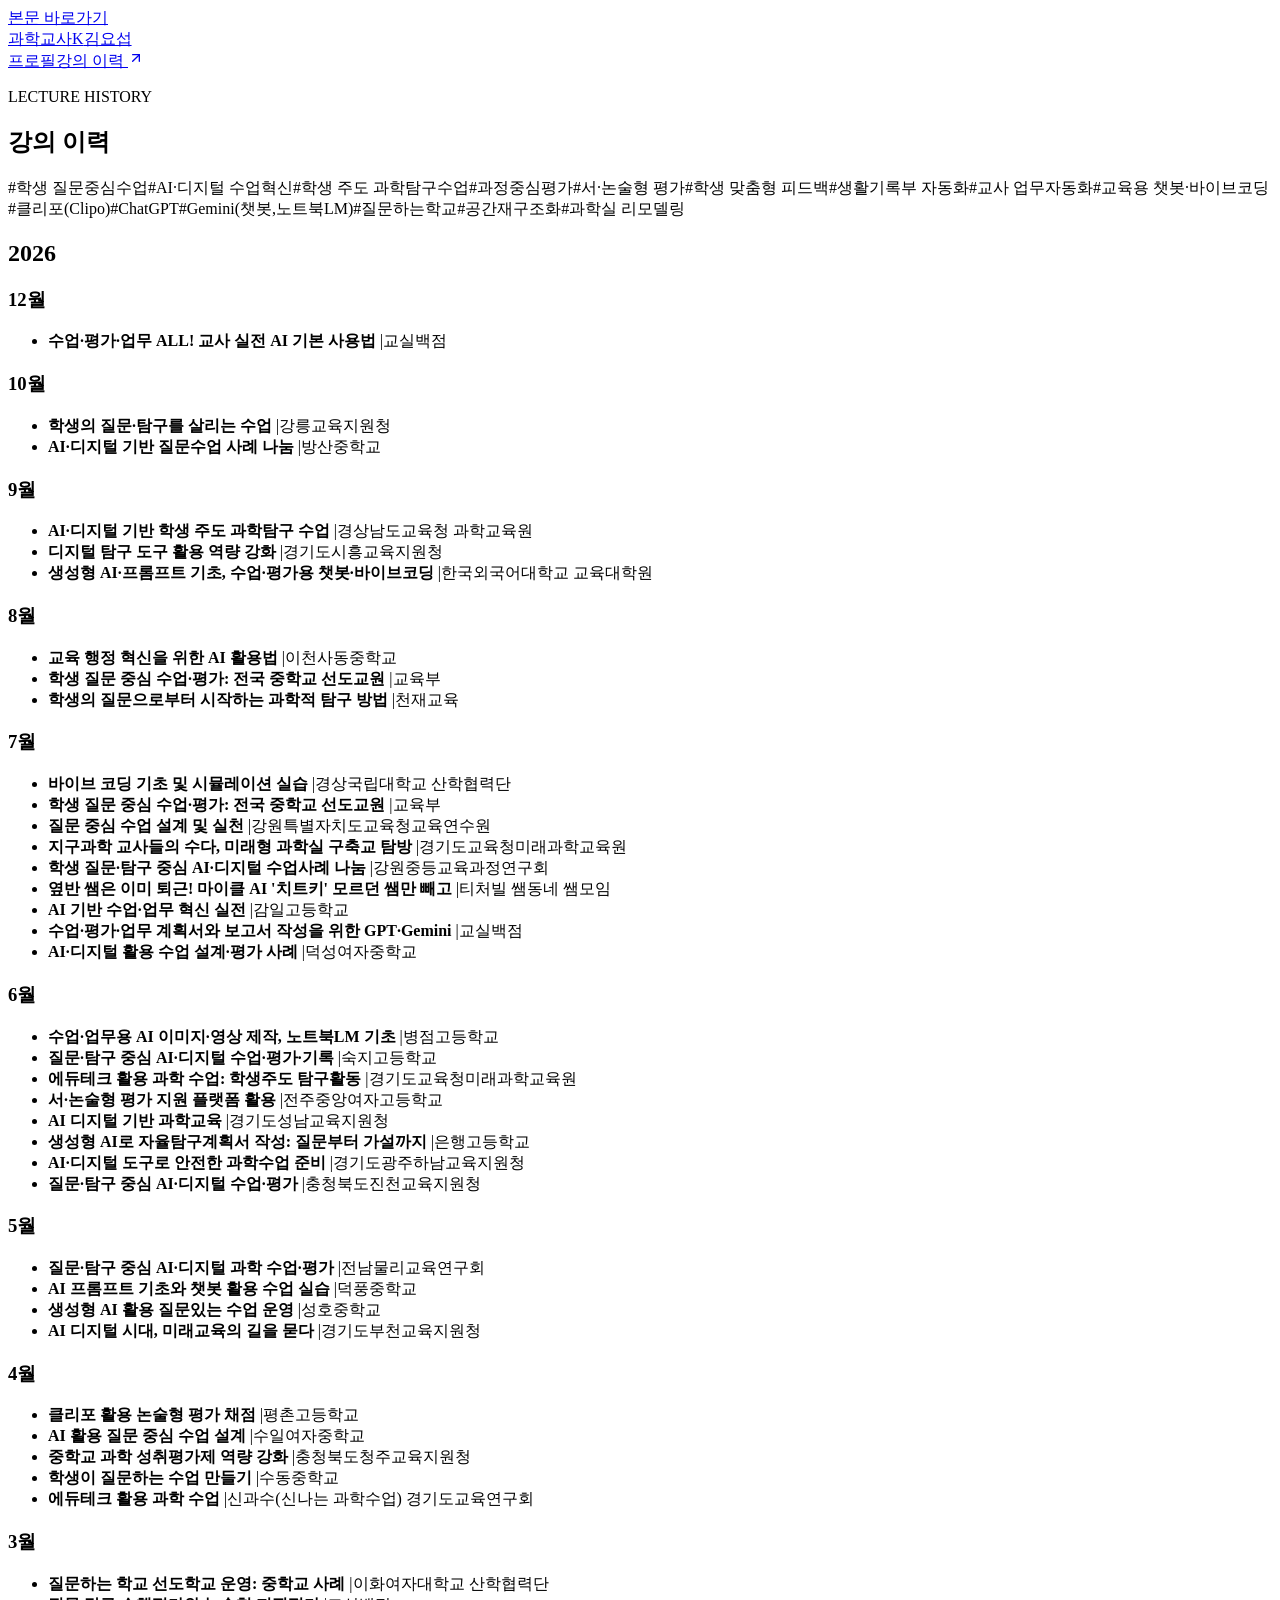
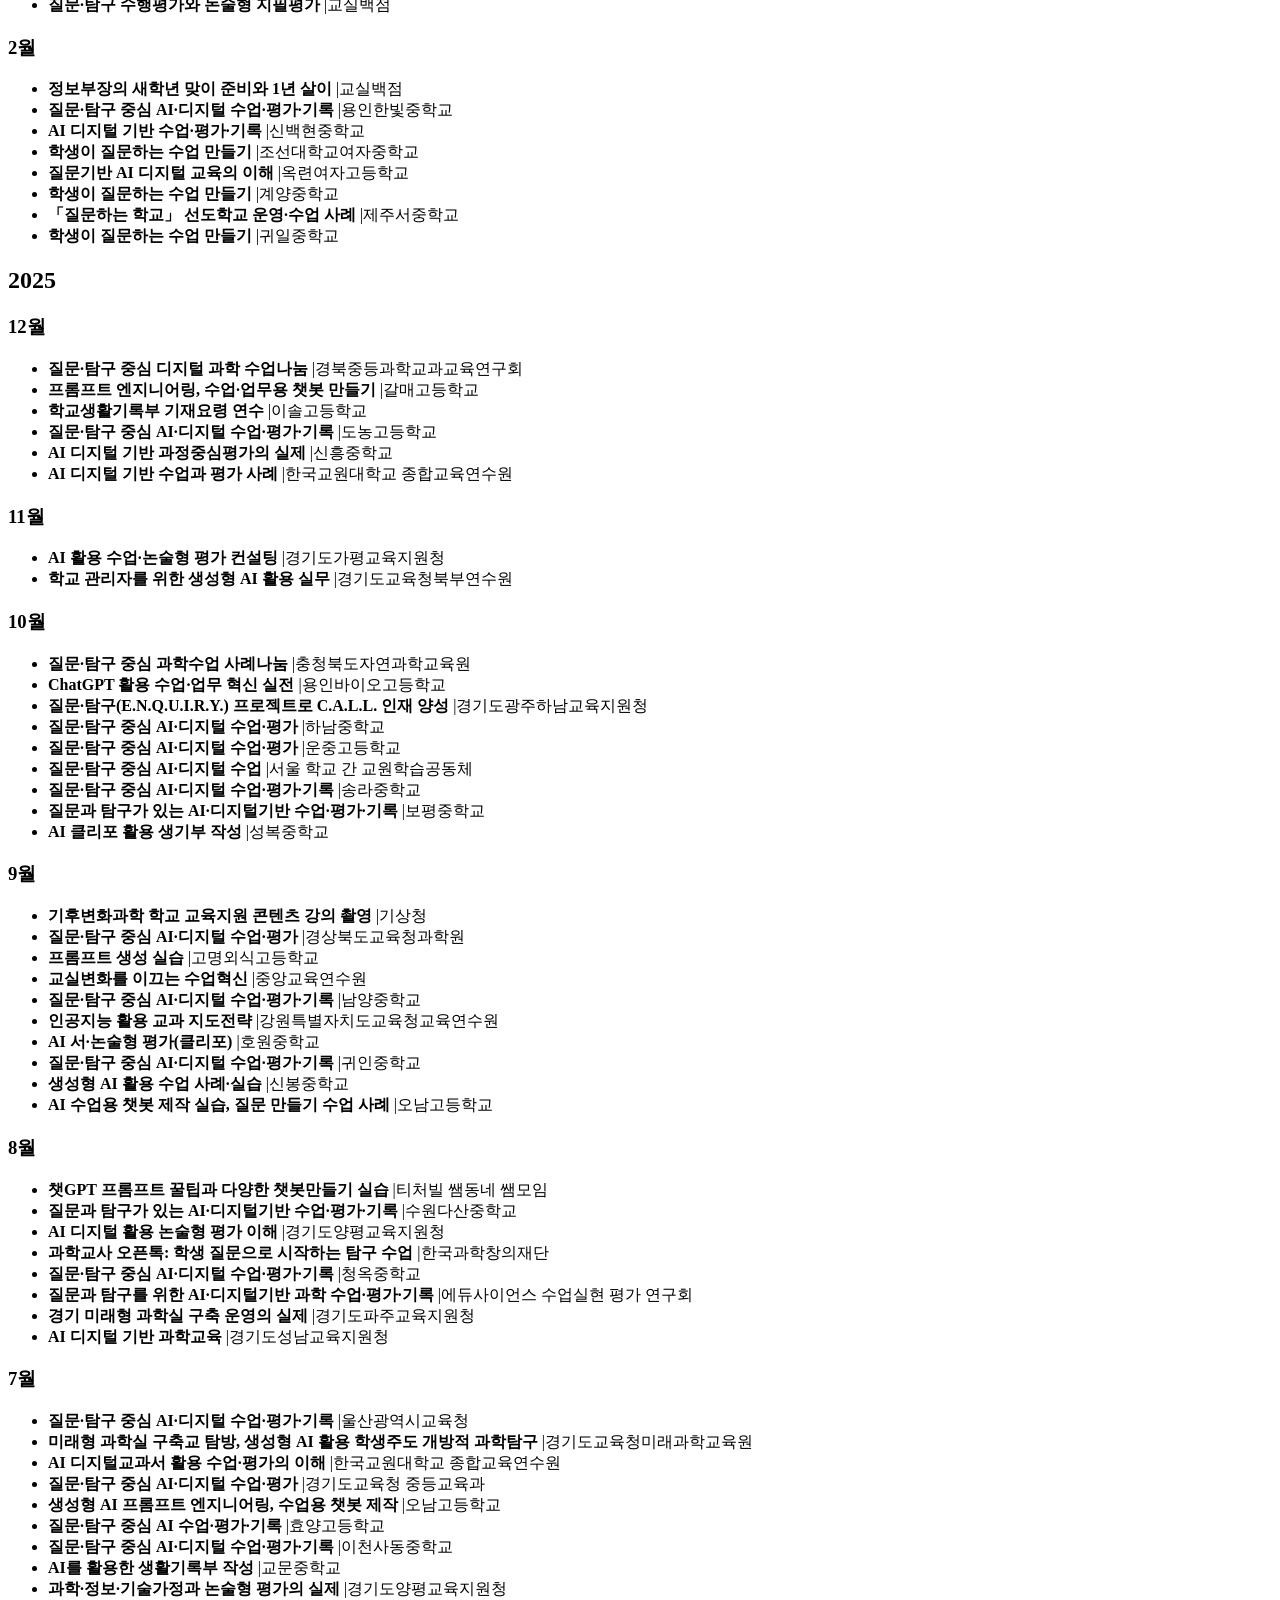
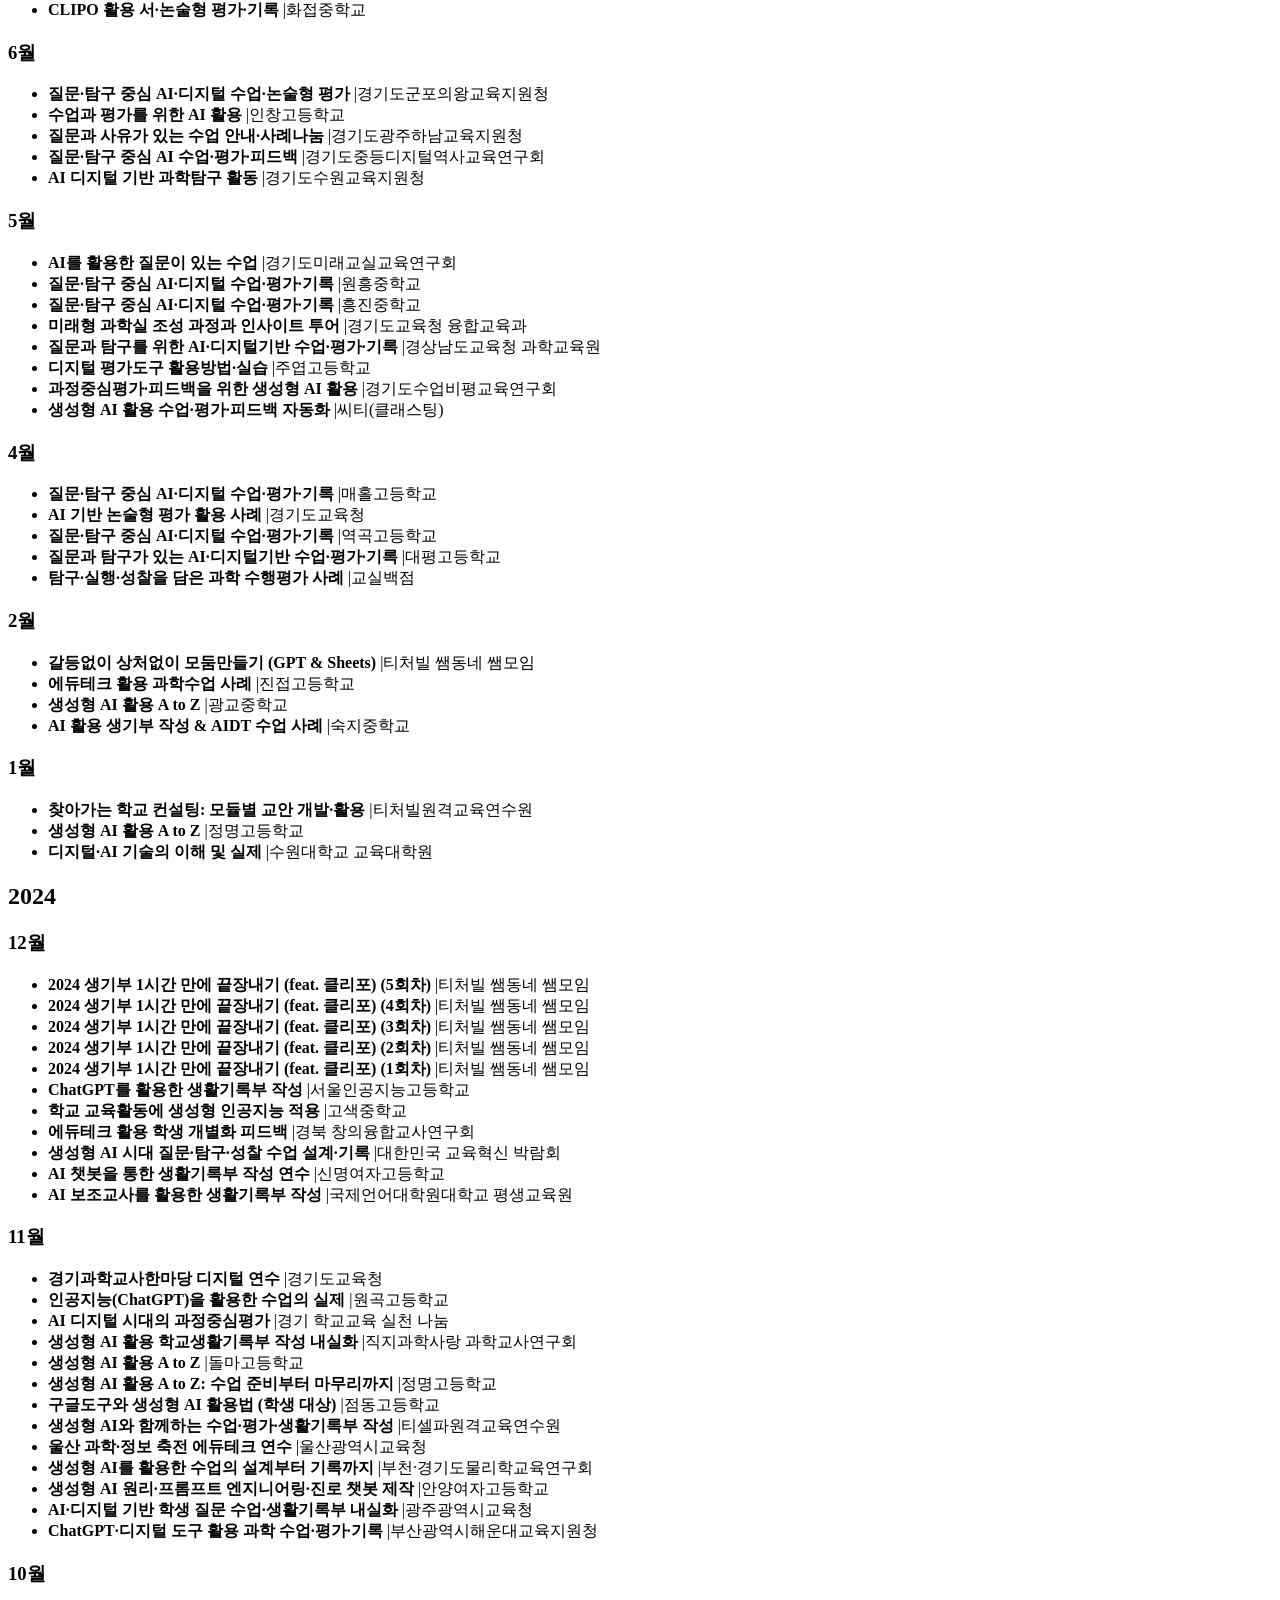
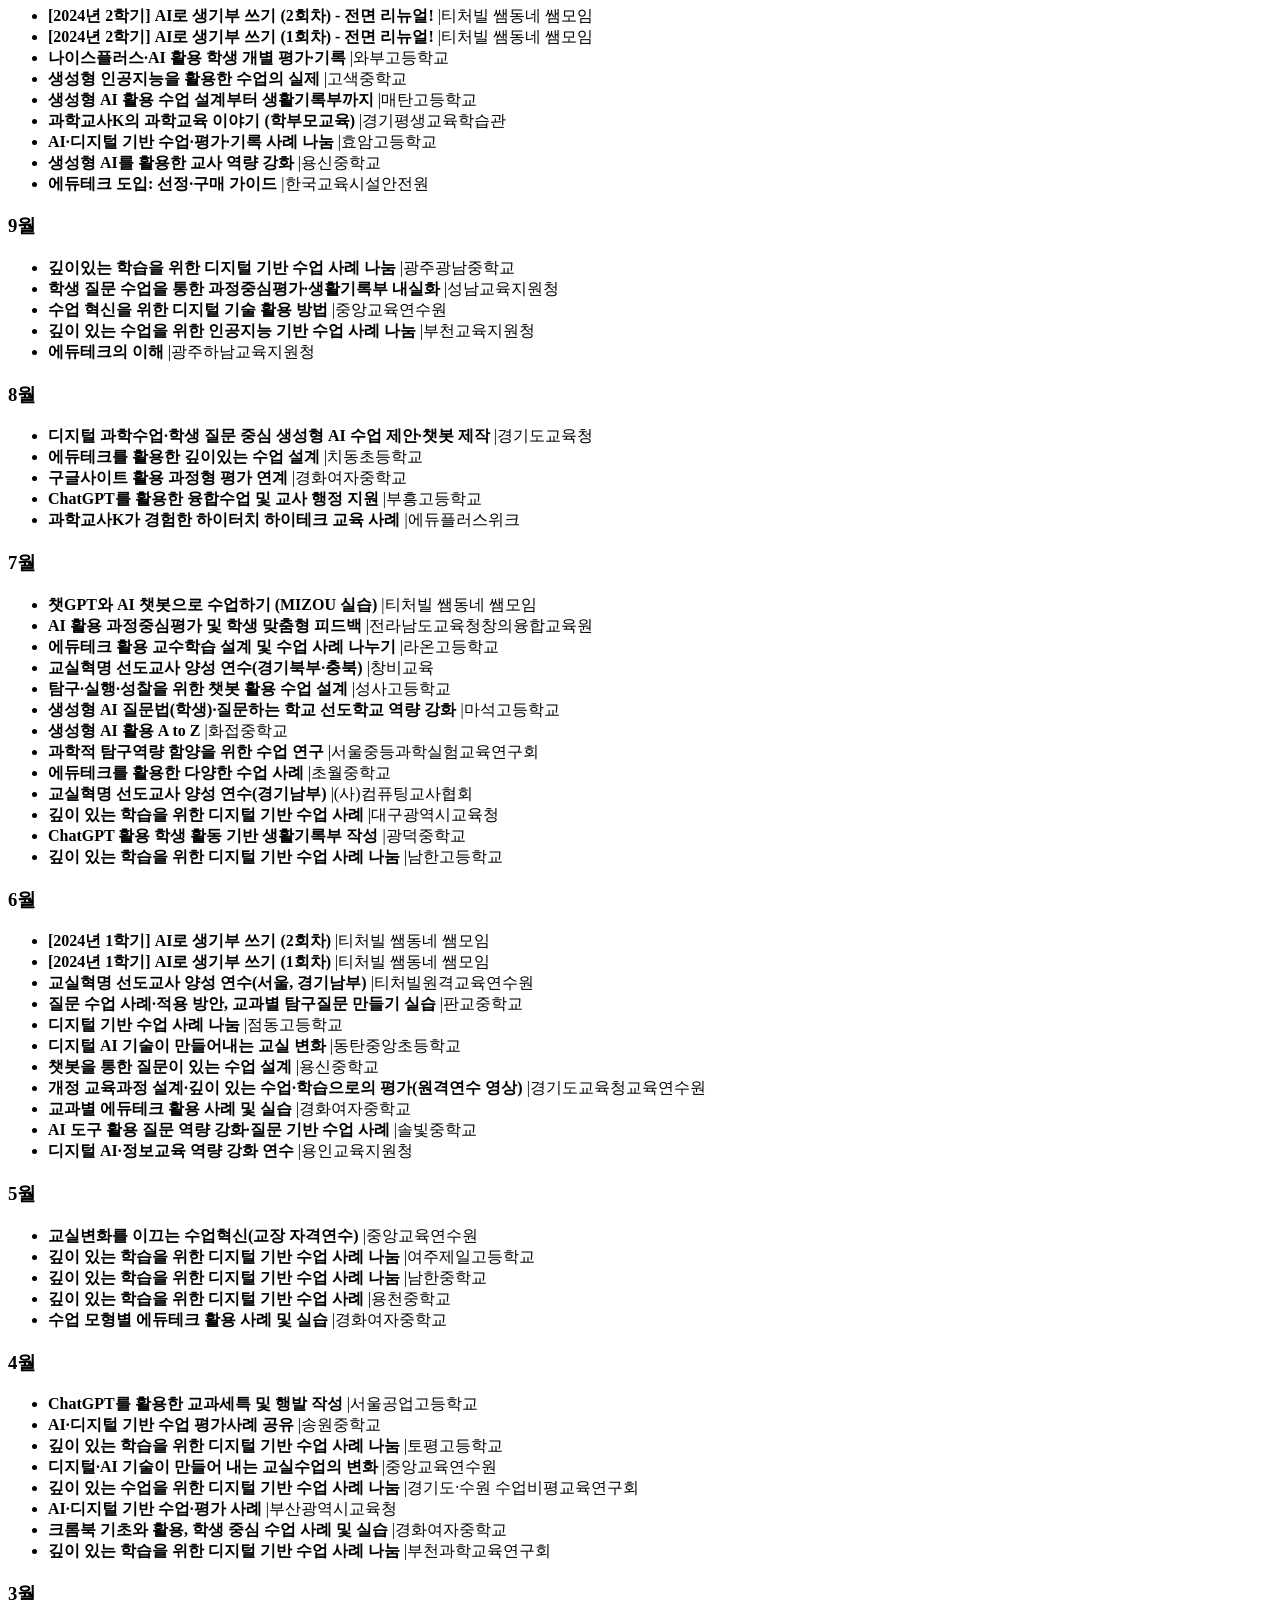
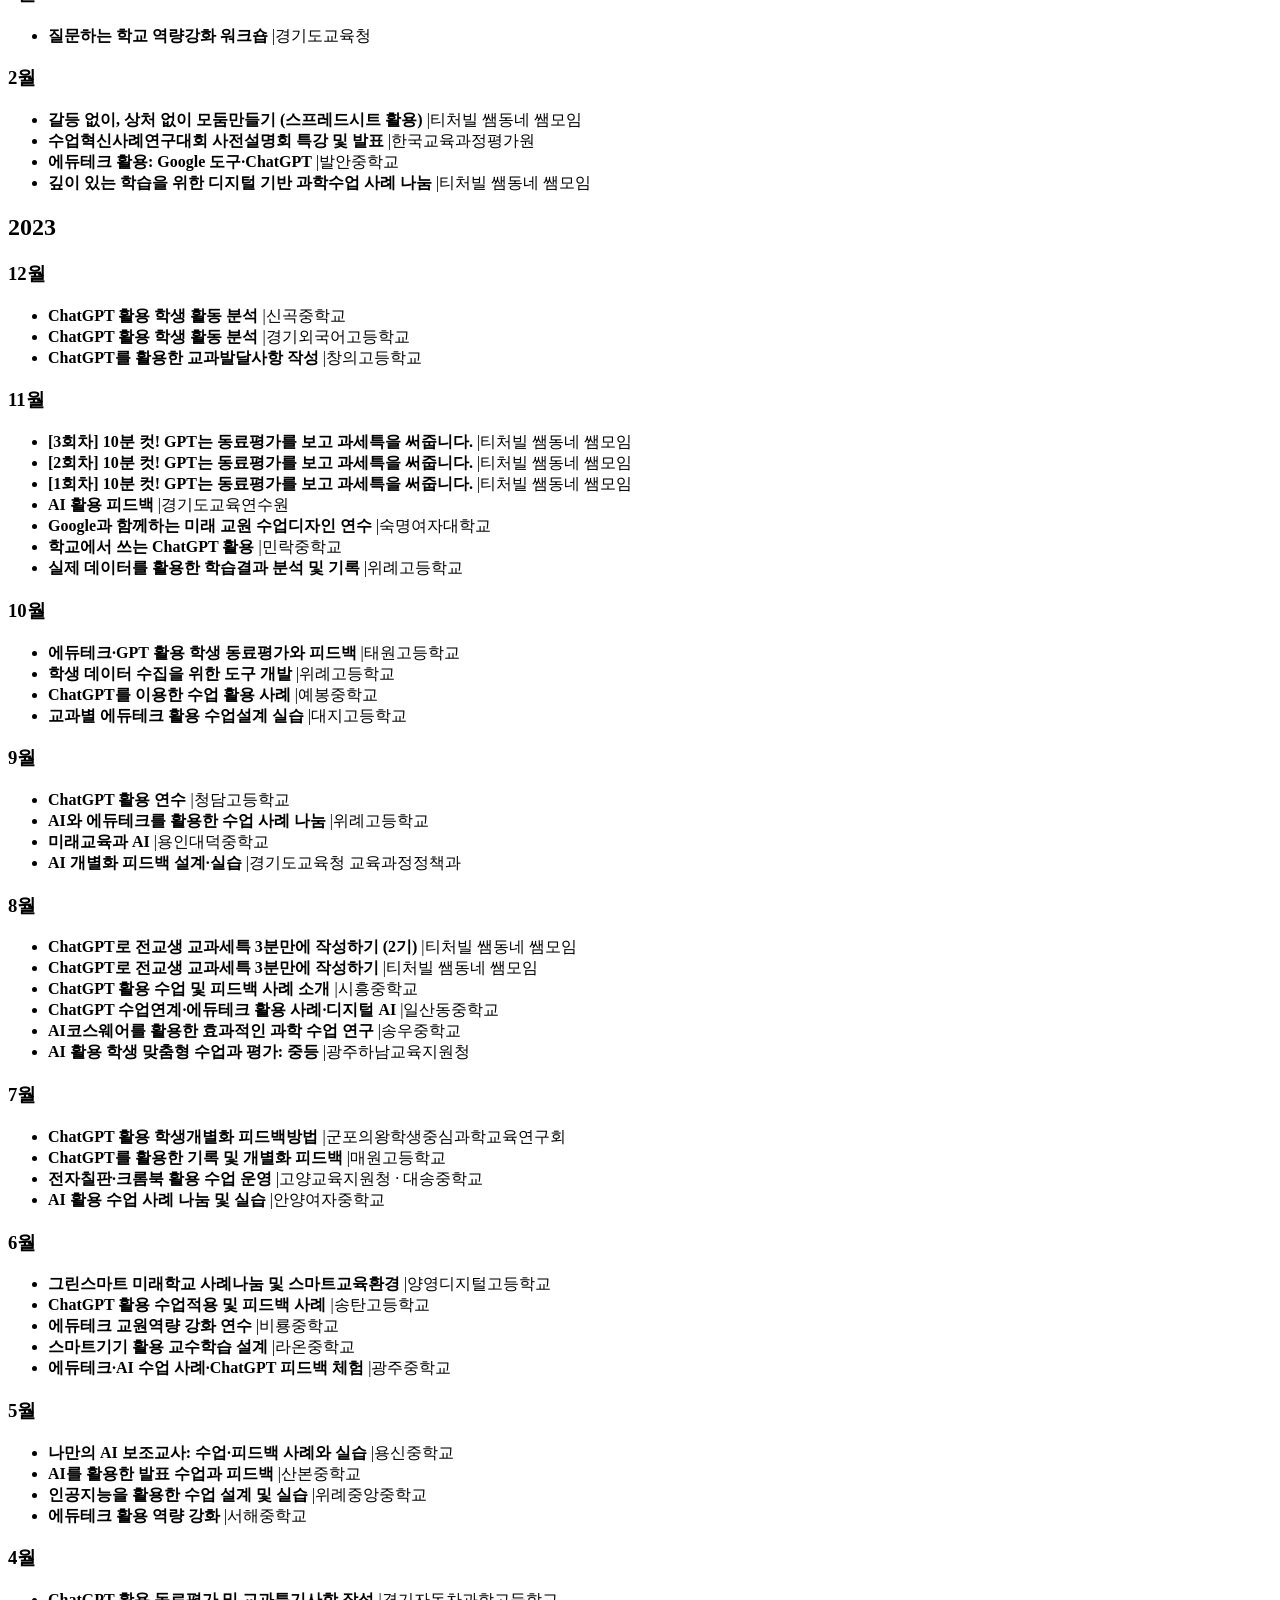
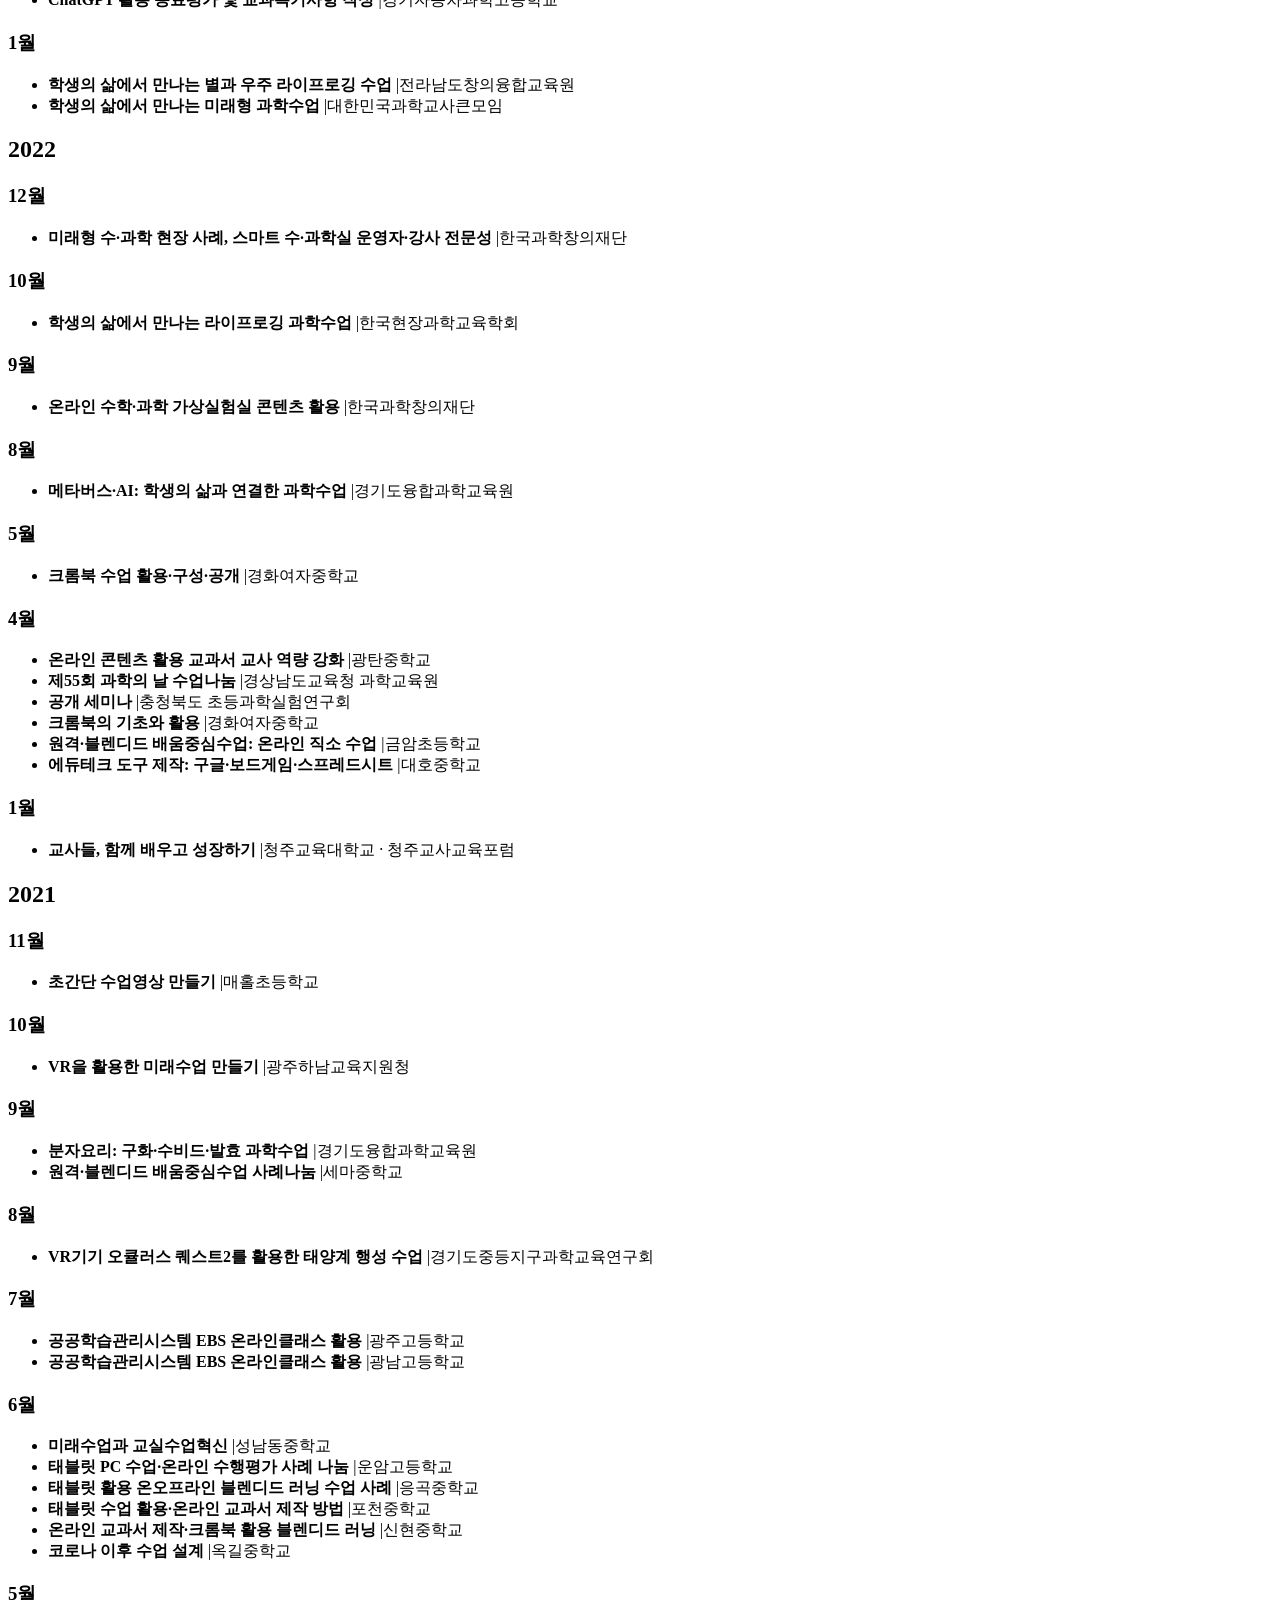
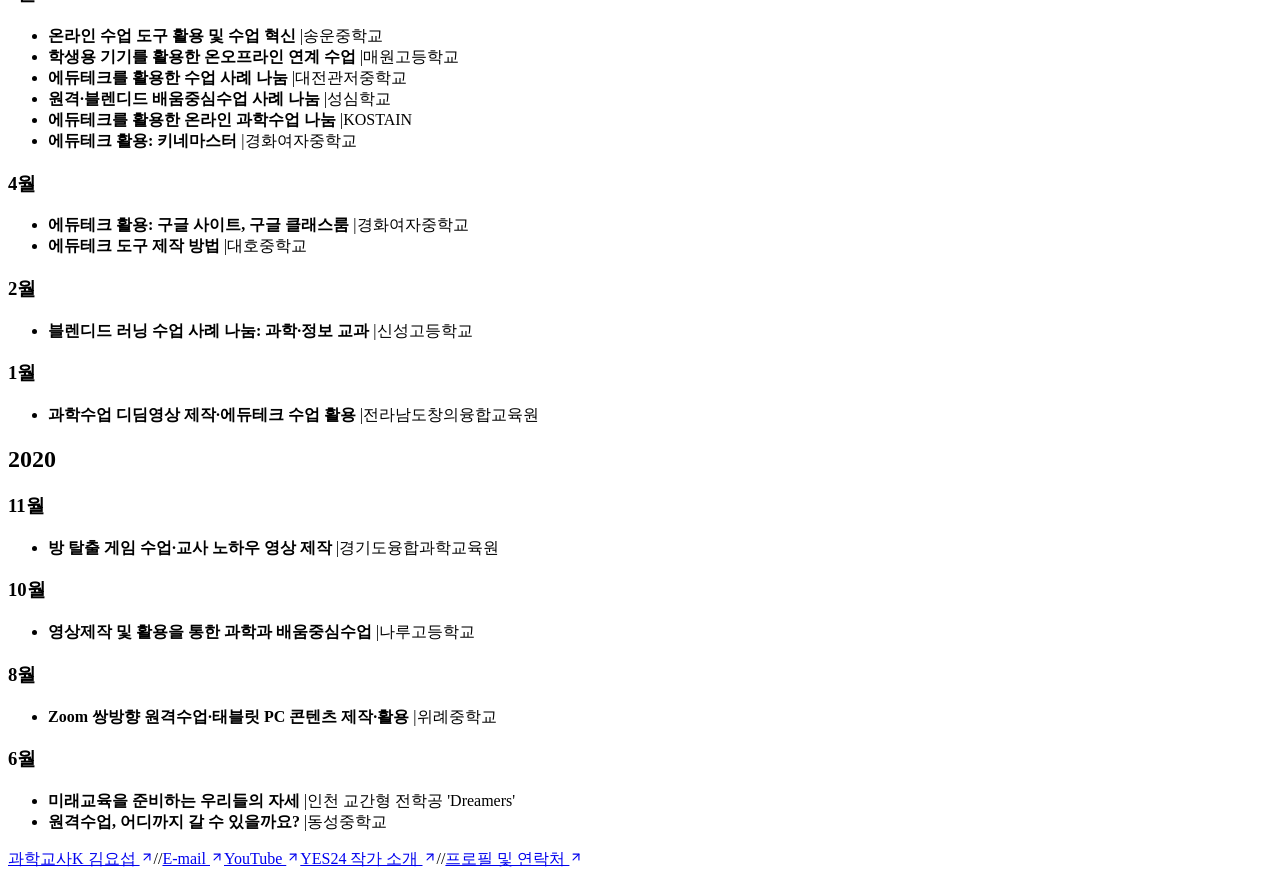
==== lectures.html @ 002af172 "2026년 10월 강릉교육지원청 강의 추가, 기존 방산 강의 유지" ====
<!DOCTYPE html><html lang="ko"><head><meta charSet="utf-8"/><meta name="viewport" content="width=device-width, initial-scale=1"/><link rel="stylesheet" href="/index.Cjan6rFQ.css" data-rsc-css-href="/index.Cjan6rFQ.css" data-precedence="vite-rsc/importer-resources"/><title>교사 연수·강의 이력 | 과학교사K 김요섭</title><meta name="description" content="과학교사K 김요섭의 교사 연수·강의 이력. 질문하는 학교와 학생 질문 중심 수업, 학생 주도 과학탐구, ChatGPT·Gemini·노트북LM, 교육용 챗봇, 논술형 평가, 생활기록부·교사 업무자동화 강의를 연도·월·기관별로 확인하세요."/><meta name="keywords" content="과학교사K,김요섭,김요섭 교사,김요섭 강사,질문하는 학교,질문하는학교,질문하는 수업,질문있는 수업,학생 질문 중심 수업,학생 주도 과학탐구,교사 연수,교원 연수,교사 연수 강사,수업 설계,과정 중심 평가,논술형 평가,AI 활용 수업,에듀테크 연수,ChatGPT,Gemini,노트북LM,교육용 챗봇,생활기록부 자동화,교사 업무자동화,공간재구조화,과학실 리모델링"/><meta name="author" content="김요섭 · 과학교사K"/><meta property="og:title" content="교사 연수·강의 이력 | 과학교사K 김요섭"/><meta property="og:description" content="질문 중심 수업부터 생성형 AI, 평가와 생활기록부·교사 업무자동화까지, 교과를 아우르는 교사 연수와 강의 이력을 확인하세요."/><meta property="og:site_name" content="과학교사K 김요섭"/><meta property="og:type" content="website"/><meta property="og:locale" content="ko_KR"/><meta name="twitter:card" content="summary"/><meta name="twitter:title" content="교사 연수·강의 이력 | 과학교사K 김요섭"/><meta name="twitter:description" content="질문 중심 수업부터 생성형 AI, 평가와 생활기록부·교사 업무자동화까지, 교과를 아우르는 교사 연수와 강의 이력을 확인하세요."/><link rel="icon" href="/favicon.ico" sizes="any"/><link rel="icon" href="/favicon-32.png" type="image/png" sizes="32x32"/><link rel="apple-touch-icon" href="/apple-touch-icon.png"/>
</head><body><a class="skip-link" href="#main">본문 바로가기</a><header class="site-header wrap"><a class="brand" href="/">과학교사K<span>김요섭</span></a><nav aria-label="주 메뉴"><a href="/">프로필</a><a href="/lectures" aria-current="page">강의 이력 <svg xmlns="http://www.w3.org/2000/svg" width="16" height="16" viewBox="0 0 24 24" fill="none" stroke="currentColor" stroke-width="2" stroke-linecap="round" stroke-linejoin="round" class="lucide lucide-arrow-up-right" aria-hidden="true"><path d="M7 7h10v10"></path><path d="M7 17 17 7"></path></svg></a></nav></header><main id="main"><section class="lecture-head lecture-list-head wrap"><p class="eyebrow">LECTURE HISTORY</p><h1>강의 이력</h1><div class="lecture-fields" aria-label="강의 분야"><span>#<!-- -->학생 질문중심수업</span><span>#<!-- -->AI·디지털 수업혁신</span><span>#<!-- -->학생 주도 과학탐구수업</span><span>#<!-- -->과정중심평가</span><span>#<!-- -->서·논술형 평가</span><span>#<!-- -->학생 맞춤형 피드백</span><span>#<!-- -->생활기록부 자동화</span><span>#<!-- -->교사 업무자동화</span><span>#<!-- -->교육용 챗봇·바이브코딩</span><span>#<!-- -->클리포(Clipo)</span><span>#<!-- -->ChatGPT</span><span>#<!-- -->Gemini(챗봇,노트북LM)</span><span>#<!-- -->질문하는학교</span><span>#<!-- -->공간재구조화</span><span>#<!-- -->과학실 리모델링</span></div></section><div class="wrap lecture-search" hidden=""><label for="lecture-search">강의 찾기</label><div class="search-input-row"><input id="lecture-search" type="search" placeholder="강의 주제 또는 기관명 검색" autoComplete="off"/><button type="button" id="search-clear">초기화</button></div><output id="search-status" aria-live="polite"></output></div><div class="wrap lecture-tables"><section class="lecture-table-year"><h2>2026</h2><div class="lecture-history"><section class="lecture-month-group" aria-label="2026년 12월"><h3><time dateTime="2026-12">12<!-- -->월</time></h3><ul><li class="lecture-entry"><strong>수업·평가·업무 ALL! 교사 실전 AI 기본 사용법</strong> <span class="lecture-entry-institution"><span class="lecture-entry-divider" aria-hidden="true">|</span>교실백점</span></li></ul></section><section class="lecture-month-group" aria-label="2026년 10월"><h3><time dateTime="2026-10">10<!-- -->월</time></h3><ul><li class="lecture-entry"><strong>학생의 질문·탐구를 살리는 수업</strong> <span class="lecture-entry-institution"><span class="lecture-entry-divider" aria-hidden="true">|</span>강릉교육지원청</span></li><li class="lecture-entry"><strong>AI·디지털 기반 질문수업 사례 나눔</strong> <span class="lecture-entry-institution"><span class="lecture-entry-divider" aria-hidden="true">|</span>방산중학교</span></li></ul></section><section class="lecture-month-group" aria-label="2026년 9월"><h3><time dateTime="2026-09">9<!-- -->월</time></h3><ul><li class="lecture-entry"><strong>AI·디지털 기반 학생 주도 과학탐구 수업</strong> <span class="lecture-entry-institution"><span class="lecture-entry-divider" aria-hidden="true">|</span>경상남도교육청 과학교육원</span></li><li class="lecture-entry"><strong>디지털 탐구 도구 활용 역량 강화</strong> <span class="lecture-entry-institution"><span class="lecture-entry-divider" aria-hidden="true">|</span>경기도시흥교육지원청</span></li><li class="lecture-entry"><strong>생성형 AI·프롬프트 기초, 수업·평가용 챗봇·바이브코딩</strong> <span class="lecture-entry-institution"><span class="lecture-entry-divider" aria-hidden="true">|</span>한국외국어대학교 교육대학원</span></li></ul></section><section class="lecture-month-group" aria-label="2026년 8월"><h3><time dateTime="2026-08">8<!-- -->월</time></h3><ul><li class="lecture-entry"><strong>교육 행정 혁신을 위한 AI 활용법</strong> <span class="lecture-entry-institution"><span class="lecture-entry-divider" aria-hidden="true">|</span>이천사동중학교</span></li><li class="lecture-entry"><strong>학생 질문 중심 수업·평가: 전국 중학교 선도교원</strong> <span class="lecture-entry-institution"><span class="lecture-entry-divider" aria-hidden="true">|</span>교육부</span></li><li class="lecture-entry"><strong>학생의 질문으로부터 시작하는 과학적 탐구 방법</strong> <span class="lecture-entry-institution"><span class="lecture-entry-divider" aria-hidden="true">|</span>천재교육</span></li></ul></section><section class="lecture-month-group" aria-label="2026년 7월"><h3><time dateTime="2026-07">7<!-- -->월</time></h3><ul><li class="lecture-entry"><strong>바이브 코딩 기초 및 시뮬레이션 실습</strong> <span class="lecture-entry-institution"><span class="lecture-entry-divider" aria-hidden="true">|</span>경상국립대학교 산학협력단</span></li><li class="lecture-entry"><strong>학생 질문 중심 수업·평가: 전국 중학교 선도교원</strong> <span class="lecture-entry-institution"><span class="lecture-entry-divider" aria-hidden="true">|</span>교육부</span></li><li class="lecture-entry"><strong>질문 중심 수업 설계 및 실천</strong> <span class="lecture-entry-institution"><span class="lecture-entry-divider" aria-hidden="true">|</span>강원특별자치도교육청교육연수원</span></li><li class="lecture-entry"><strong>지구과학 교사들의 수다, 미래형 과학실 구축교 탐방</strong> <span class="lecture-entry-institution"><span class="lecture-entry-divider" aria-hidden="true">|</span>경기도교육청미래과학교육원</span></li><li class="lecture-entry"><strong>학생 질문·탐구 중심 AI·디지털 수업사례 나눔</strong> <span class="lecture-entry-institution"><span class="lecture-entry-divider" aria-hidden="true">|</span>강원중등교육과정연구회</span></li><li class="lecture-entry" data-meeting-date="2026-07-23" data-meeting-seq="11185"><strong>옆반 쌤은 이미 퇴근! 마이클 AI '치트키' 모르던 쌤만 빼고</strong> <span class="lecture-entry-institution"><span class="lecture-entry-divider" aria-hidden="true">|</span>티처빌 쌤동네 쌤모임</span></li><li class="lecture-entry"><strong>AI 기반 수업·업무 혁신 실전</strong> <span class="lecture-entry-institution"><span class="lecture-entry-divider" aria-hidden="true">|</span>감일고등학교</span></li><li class="lecture-entry"><strong>수업·평가·업무 계획서와 보고서 작성을 위한 GPT·Gemini</strong> <span class="lecture-entry-institution"><span class="lecture-entry-divider" aria-hidden="true">|</span>교실백점</span></li><li class="lecture-entry"><strong>AI·디지털 활용 수업 설계·평가 사례</strong> <span class="lecture-entry-institution"><span class="lecture-entry-divider" aria-hidden="true">|</span>덕성여자중학교</span></li></ul></section><section class="lecture-month-group" aria-label="2026년 6월"><h3><time dateTime="2026-06">6<!-- -->월</time></h3><ul><li class="lecture-entry"><strong>수업·업무용 AI 이미지·영상 제작, 노트북LM 기초</strong> <span class="lecture-entry-institution"><span class="lecture-entry-divider" aria-hidden="true">|</span>병점고등학교</span></li><li class="lecture-entry"><strong>질문·탐구 중심 AI·디지털 수업·평가·기록</strong> <span class="lecture-entry-institution"><span class="lecture-entry-divider" aria-hidden="true">|</span>숙지고등학교</span></li><li class="lecture-entry"><strong>에듀테크 활용 과학 수업: 학생주도 탐구활동</strong> <span class="lecture-entry-institution"><span class="lecture-entry-divider" aria-hidden="true">|</span>경기도교육청미래과학교육원</span></li><li class="lecture-entry"><strong>서·논술형 평가 지원 플랫폼 활용</strong> <span class="lecture-entry-institution"><span class="lecture-entry-divider" aria-hidden="true">|</span>전주중앙여자고등학교</span></li><li class="lecture-entry"><strong>AI 디지털 기반 과학교육</strong> <span class="lecture-entry-institution"><span class="lecture-entry-divider" aria-hidden="true">|</span>경기도성남교육지원청</span></li><li class="lecture-entry"><strong>생성형 AI로 자율탐구계획서 작성: 질문부터 가설까지</strong> <span class="lecture-entry-institution"><span class="lecture-entry-divider" aria-hidden="true">|</span>은행고등학교</span></li><li class="lecture-entry"><strong>AI·디지털 도구로 안전한 과학수업 준비</strong> <span class="lecture-entry-institution"><span class="lecture-entry-divider" aria-hidden="true">|</span>경기도광주하남교육지원청</span></li><li class="lecture-entry"><strong>질문·탐구 중심 AI·디지털 수업·평가</strong> <span class="lecture-entry-institution"><span class="lecture-entry-divider" aria-hidden="true">|</span>충청북도진천교육지원청</span></li></ul></section><section class="lecture-month-group" aria-label="2026년 5월"><h3><time dateTime="2026-05">5<!-- -->월</time></h3><ul><li class="lecture-entry"><strong>질문·탐구 중심 AI·디지털 과학 수업·평가</strong> <span class="lecture-entry-institution"><span class="lecture-entry-divider" aria-hidden="true">|</span>전남물리교육연구회</span></li><li class="lecture-entry"><strong>AI 프롬프트 기초와 챗봇 활용 수업 실습</strong> <span class="lecture-entry-institution"><span class="lecture-entry-divider" aria-hidden="true">|</span>덕풍중학교</span></li><li class="lecture-entry"><strong>생성형 AI 활용 질문있는 수업 운영</strong> <span class="lecture-entry-institution"><span class="lecture-entry-divider" aria-hidden="true">|</span>성호중학교</span></li><li class="lecture-entry"><strong>AI 디지털 시대, 미래교육의 길을 묻다</strong> <span class="lecture-entry-institution"><span class="lecture-entry-divider" aria-hidden="true">|</span>경기도부천교육지원청</span></li></ul></section><section class="lecture-month-group" aria-label="2026년 4월"><h3><time dateTime="2026-04">4<!-- -->월</time></h3><ul><li class="lecture-entry"><strong>클리포 활용 논술형 평가 채점</strong> <span class="lecture-entry-institution"><span class="lecture-entry-divider" aria-hidden="true">|</span>평촌고등학교</span></li><li class="lecture-entry"><strong>AI 활용 질문 중심 수업 설계</strong> <span class="lecture-entry-institution"><span class="lecture-entry-divider" aria-hidden="true">|</span>수일여자중학교</span></li><li class="lecture-entry"><strong>중학교 과학 성취평가제 역량 강화</strong> <span class="lecture-entry-institution"><span class="lecture-entry-divider" aria-hidden="true">|</span>충청북도청주교육지원청</span></li><li class="lecture-entry"><strong>학생이 질문하는 수업 만들기</strong> <span class="lecture-entry-institution"><span class="lecture-entry-divider" aria-hidden="true">|</span>수동중학교</span></li><li class="lecture-entry"><strong>에듀테크 활용 과학 수업</strong> <span class="lecture-entry-institution"><span class="lecture-entry-divider" aria-hidden="true">|</span>신과수(신나는 과학수업) 경기도교육연구회</span></li></ul></section><section class="lecture-month-group" aria-label="2026년 3월"><h3><time dateTime="2026-03">3<!-- -->월</time></h3><ul><li class="lecture-entry"><strong>질문하는 학교 선도학교 운영: 중학교 사례</strong> <span class="lecture-entry-institution"><span class="lecture-entry-divider" aria-hidden="true">|</span>이화여자대학교 산학협력단</span></li><li class="lecture-entry"><strong>질문·탐구 수행평가와 논술형 지필평가</strong> <span class="lecture-entry-institution"><span class="lecture-entry-divider" aria-hidden="true">|</span>교실백점</span></li></ul></section><section class="lecture-month-group" aria-label="2026년 2월"><h3><time dateTime="2026-02">2<!-- -->월</time></h3><ul><li class="lecture-entry"><strong>정보부장의 새학년 맞이 준비와 1년 살이</strong> <span class="lecture-entry-institution"><span class="lecture-entry-divider" aria-hidden="true">|</span>교실백점</span></li><li class="lecture-entry"><strong>질문·탐구 중심 AI·디지털 수업·평가·기록</strong> <span class="lecture-entry-institution"><span class="lecture-entry-divider" aria-hidden="true">|</span>용인한빛중학교</span></li><li class="lecture-entry"><strong>AI 디지털 기반 수업·평가·기록</strong> <span class="lecture-entry-institution"><span class="lecture-entry-divider" aria-hidden="true">|</span>신백현중학교</span></li><li class="lecture-entry"><strong>학생이 질문하는 수업 만들기</strong> <span class="lecture-entry-institution"><span class="lecture-entry-divider" aria-hidden="true">|</span>조선대학교여자중학교</span></li><li class="lecture-entry"><strong>질문기반 AI 디지털 교육의 이해</strong> <span class="lecture-entry-institution"><span class="lecture-entry-divider" aria-hidden="true">|</span>옥련여자고등학교</span></li><li class="lecture-entry"><strong>학생이 질문하는 수업 만들기</strong> <span class="lecture-entry-institution"><span class="lecture-entry-divider" aria-hidden="true">|</span>계양중학교</span></li><li class="lecture-entry"><strong>「질문하는 학교」 선도학교 운영·수업 사례</strong> <span class="lecture-entry-institution"><span class="lecture-entry-divider" aria-hidden="true">|</span>제주서중학교</span></li><li class="lecture-entry"><strong>학생이 질문하는 수업 만들기</strong> <span class="lecture-entry-institution"><span class="lecture-entry-divider" aria-hidden="true">|</span>귀일중학교</span></li></ul></section></div></section><section class="lecture-table-year"><h2>2025</h2><div class="lecture-history"><section class="lecture-month-group" aria-label="2025년 12월"><h3><time dateTime="2025-12">12<!-- -->월</time></h3><ul><li class="lecture-entry"><strong>질문·탐구 중심 디지털 과학 수업나눔</strong> <span class="lecture-entry-institution"><span class="lecture-entry-divider" aria-hidden="true">|</span>경북중등과학교과교육연구회</span></li><li class="lecture-entry"><strong>프롬프트 엔지니어링, 수업·업무용 챗봇 만들기</strong> <span class="lecture-entry-institution"><span class="lecture-entry-divider" aria-hidden="true">|</span>갈매고등학교</span></li><li class="lecture-entry"><strong>학교생활기록부 기재요령 연수</strong> <span class="lecture-entry-institution"><span class="lecture-entry-divider" aria-hidden="true">|</span>이솔고등학교</span></li><li class="lecture-entry"><strong>질문·탐구 중심 AI·디지털 수업·평가·기록</strong> <span class="lecture-entry-institution"><span class="lecture-entry-divider" aria-hidden="true">|</span>도농고등학교</span></li><li class="lecture-entry"><strong>AI 디지털 기반 과정중심평가의 실제</strong> <span class="lecture-entry-institution"><span class="lecture-entry-divider" aria-hidden="true">|</span>신흥중학교</span></li><li class="lecture-entry"><strong>AI 디지털 기반 수업과 평가 사례</strong> <span class="lecture-entry-institution"><span class="lecture-entry-divider" aria-hidden="true">|</span>한국교원대학교 종합교육연수원</span></li></ul></section><section class="lecture-month-group" aria-label="2025년 11월"><h3><time dateTime="2025-11">11<!-- -->월</time></h3><ul><li class="lecture-entry"><strong>AI 활용 수업·논술형 평가 컨설팅</strong> <span class="lecture-entry-institution"><span class="lecture-entry-divider" aria-hidden="true">|</span>경기도가평교육지원청</span></li><li class="lecture-entry"><strong>학교 관리자를 위한 생성형 AI 활용 실무</strong> <span class="lecture-entry-institution"><span class="lecture-entry-divider" aria-hidden="true">|</span>경기도교육청북부연수원</span></li></ul></section><section class="lecture-month-group" aria-label="2025년 10월"><h3><time dateTime="2025-10">10<!-- -->월</time></h3><ul><li class="lecture-entry"><strong>질문·탐구 중심 과학수업 사례나눔</strong> <span class="lecture-entry-institution"><span class="lecture-entry-divider" aria-hidden="true">|</span>충청북도자연과학교육원</span></li><li class="lecture-entry"><strong>ChatGPT 활용 수업·업무 혁신 실전</strong> <span class="lecture-entry-institution"><span class="lecture-entry-divider" aria-hidden="true">|</span>용인바이오고등학교</span></li><li class="lecture-entry"><strong>질문·탐구(E.N.Q.U.I.R.Y.) 프로젝트로 C.A.L.L. 인재 양성</strong> <span class="lecture-entry-institution"><span class="lecture-entry-divider" aria-hidden="true">|</span>경기도광주하남교육지원청</span></li><li class="lecture-entry"><strong>질문·탐구 중심 AI·디지털 수업·평가</strong> <span class="lecture-entry-institution"><span class="lecture-entry-divider" aria-hidden="true">|</span>하남중학교</span></li><li class="lecture-entry"><strong>질문·탐구 중심 AI·디지털 수업·평가</strong> <span class="lecture-entry-institution"><span class="lecture-entry-divider" aria-hidden="true">|</span>운중고등학교</span></li><li class="lecture-entry"><strong>질문·탐구 중심 AI·디지털 수업</strong> <span class="lecture-entry-institution"><span class="lecture-entry-divider" aria-hidden="true">|</span>서울 학교 간 교원학습공동체</span></li><li class="lecture-entry"><strong>질문·탐구 중심 AI·디지털 수업·평가·기록</strong> <span class="lecture-entry-institution"><span class="lecture-entry-divider" aria-hidden="true">|</span>송라중학교</span></li><li class="lecture-entry"><strong>질문과 탐구가 있는 AI·디지털기반 수업·평가·기록</strong> <span class="lecture-entry-institution"><span class="lecture-entry-divider" aria-hidden="true">|</span>보평중학교</span></li><li class="lecture-entry"><strong>AI 클리포 활용 생기부 작성</strong> <span class="lecture-entry-institution"><span class="lecture-entry-divider" aria-hidden="true">|</span>성복중학교</span></li></ul></section><section class="lecture-month-group" aria-label="2025년 9월"><h3><time dateTime="2025-09">9<!-- -->월</time></h3><ul><li class="lecture-entry"><strong>기후변화과학 학교 교육지원 콘텐츠 강의 촬영</strong> <span class="lecture-entry-institution"><span class="lecture-entry-divider" aria-hidden="true">|</span>기상청</span></li><li class="lecture-entry"><strong>질문·탐구 중심 AI·디지털 수업·평가</strong> <span class="lecture-entry-institution"><span class="lecture-entry-divider" aria-hidden="true">|</span>경상북도교육청과학원</span></li><li class="lecture-entry"><strong>프롬프트 생성 실습</strong> <span class="lecture-entry-institution"><span class="lecture-entry-divider" aria-hidden="true">|</span>고명외식고등학교</span></li><li class="lecture-entry"><strong>교실변화를 이끄는 수업혁신</strong> <span class="lecture-entry-institution"><span class="lecture-entry-divider" aria-hidden="true">|</span>중앙교육연수원</span></li><li class="lecture-entry"><strong>질문·탐구 중심 AI·디지털 수업·평가·기록</strong> <span class="lecture-entry-institution"><span class="lecture-entry-divider" aria-hidden="true">|</span>남양중학교</span></li><li class="lecture-entry"><strong>인공지능 활용 교과 지도전략</strong> <span class="lecture-entry-institution"><span class="lecture-entry-divider" aria-hidden="true">|</span>강원특별자치도교육청교육연수원</span></li><li class="lecture-entry"><strong>AI 서·논술형 평가(클리포)</strong> <span class="lecture-entry-institution"><span class="lecture-entry-divider" aria-hidden="true">|</span>호원중학교</span></li><li class="lecture-entry"><strong>질문·탐구 중심 AI·디지털 수업·평가·기록</strong> <span class="lecture-entry-institution"><span class="lecture-entry-divider" aria-hidden="true">|</span>귀인중학교</span></li><li class="lecture-entry"><strong>생성형 AI 활용 수업 사례·실습</strong> <span class="lecture-entry-institution"><span class="lecture-entry-divider" aria-hidden="true">|</span>신봉중학교</span></li><li class="lecture-entry"><strong>AI 수업용 챗봇 제작 실습, 질문 만들기 수업 사례</strong> <span class="lecture-entry-institution"><span class="lecture-entry-divider" aria-hidden="true">|</span>오남고등학교</span></li></ul></section><section class="lecture-month-group" aria-label="2025년 8월"><h3><time dateTime="2025-08">8<!-- -->월</time></h3><ul><li class="lecture-entry" data-meeting-date="2025-08-13" data-meeting-seq="8586"><strong>챗GPT 프롬프트 꿀팁과 다양한 챗봇만들기 실습</strong> <span class="lecture-entry-institution"><span class="lecture-entry-divider" aria-hidden="true">|</span>티처빌 쌤동네 쌤모임</span></li><li class="lecture-entry"><strong>질문과 탐구가 있는 AI·디지털기반 수업·평가·기록</strong> <span class="lecture-entry-institution"><span class="lecture-entry-divider" aria-hidden="true">|</span>수원다산중학교</span></li><li class="lecture-entry"><strong>AI 디지털 활용 논술형 평가 이해</strong> <span class="lecture-entry-institution"><span class="lecture-entry-divider" aria-hidden="true">|</span>경기도양평교육지원청</span></li><li class="lecture-entry"><strong>과학교사 오픈톡: 학생 질문으로 시작하는 탐구 수업</strong> <span class="lecture-entry-institution"><span class="lecture-entry-divider" aria-hidden="true">|</span>한국과학창의재단</span></li><li class="lecture-entry"><strong>질문·탐구 중심 AI·디지털 수업·평가·기록</strong> <span class="lecture-entry-institution"><span class="lecture-entry-divider" aria-hidden="true">|</span>청옥중학교</span></li><li class="lecture-entry"><strong>질문과 탐구를 위한 AI·디지털기반 과학 수업·평가·기록</strong> <span class="lecture-entry-institution"><span class="lecture-entry-divider" aria-hidden="true">|</span>에듀사이언스 수업실현 평가 연구회</span></li><li class="lecture-entry"><strong>경기 미래형 과학실 구축 운영의 실제</strong> <span class="lecture-entry-institution"><span class="lecture-entry-divider" aria-hidden="true">|</span>경기도파주교육지원청</span></li><li class="lecture-entry"><strong>AI 디지털 기반 과학교육</strong> <span class="lecture-entry-institution"><span class="lecture-entry-divider" aria-hidden="true">|</span>경기도성남교육지원청</span></li></ul></section><section class="lecture-month-group" aria-label="2025년 7월"><h3><time dateTime="2025-07">7<!-- -->월</time></h3><ul><li class="lecture-entry"><strong>질문·탐구 중심 AI·디지털 수업·평가·기록</strong> <span class="lecture-entry-institution"><span class="lecture-entry-divider" aria-hidden="true">|</span>울산광역시교육청</span></li><li class="lecture-entry"><strong>미래형 과학실 구축교 탐방, 생성형 AI 활용 학생주도 개방적 과학탐구</strong> <span class="lecture-entry-institution"><span class="lecture-entry-divider" aria-hidden="true">|</span>경기도교육청미래과학교육원</span></li><li class="lecture-entry"><strong>AI 디지털교과서 활용 수업·평가의 이해</strong> <span class="lecture-entry-institution"><span class="lecture-entry-divider" aria-hidden="true">|</span>한국교원대학교 종합교육연수원</span></li><li class="lecture-entry"><strong>질문·탐구 중심 AI·디지털 수업·평가</strong> <span class="lecture-entry-institution"><span class="lecture-entry-divider" aria-hidden="true">|</span>경기도교육청 중등교육과</span></li><li class="lecture-entry"><strong>생성형 AI 프롬프트 엔지니어링, 수업용 챗봇 제작</strong> <span class="lecture-entry-institution"><span class="lecture-entry-divider" aria-hidden="true">|</span>오남고등학교</span></li><li class="lecture-entry"><strong>질문·탐구 중심 AI 수업·평가·기록</strong> <span class="lecture-entry-institution"><span class="lecture-entry-divider" aria-hidden="true">|</span>효양고등학교</span></li><li class="lecture-entry"><strong>질문·탐구 중심 AI·디지털 수업·평가·기록</strong> <span class="lecture-entry-institution"><span class="lecture-entry-divider" aria-hidden="true">|</span>이천사동중학교</span></li><li class="lecture-entry"><strong>AI를 활용한 생활기록부 작성</strong> <span class="lecture-entry-institution"><span class="lecture-entry-divider" aria-hidden="true">|</span>교문중학교</span></li><li class="lecture-entry"><strong>과학·정보·기술가정과 논술형 평가의 실제</strong> <span class="lecture-entry-institution"><span class="lecture-entry-divider" aria-hidden="true">|</span>경기도양평교육지원청</span></li><li class="lecture-entry"><strong>CLIPO 활용 서·논술형 평가·기록</strong> <span class="lecture-entry-institution"><span class="lecture-entry-divider" aria-hidden="true">|</span>화접중학교</span></li></ul></section><section class="lecture-month-group" aria-label="2025년 6월"><h3><time dateTime="2025-06">6<!-- -->월</time></h3><ul><li class="lecture-entry"><strong>질문·탐구 중심 AI·디지털 수업·논술형 평가</strong> <span class="lecture-entry-institution"><span class="lecture-entry-divider" aria-hidden="true">|</span>경기도군포의왕교육지원청</span></li><li class="lecture-entry"><strong>수업과 평가를 위한 AI 활용</strong> <span class="lecture-entry-institution"><span class="lecture-entry-divider" aria-hidden="true">|</span>인창고등학교</span></li><li class="lecture-entry"><strong>질문과 사유가 있는 수업 안내·사례나눔</strong> <span class="lecture-entry-institution"><span class="lecture-entry-divider" aria-hidden="true">|</span>경기도광주하남교육지원청</span></li><li class="lecture-entry"><strong>질문·탐구 중심 AI 수업·평가·피드백</strong> <span class="lecture-entry-institution"><span class="lecture-entry-divider" aria-hidden="true">|</span>경기도중등디지털역사교육연구회</span></li><li class="lecture-entry"><strong>AI 디지털 기반 과학탐구 활동</strong> <span class="lecture-entry-institution"><span class="lecture-entry-divider" aria-hidden="true">|</span>경기도수원교육지원청</span></li></ul></section><section class="lecture-month-group" aria-label="2025년 5월"><h3><time dateTime="2025-05">5<!-- -->월</time></h3><ul><li class="lecture-entry"><strong>AI를 활용한 질문이 있는 수업</strong> <span class="lecture-entry-institution"><span class="lecture-entry-divider" aria-hidden="true">|</span>경기도미래교실교육연구회</span></li><li class="lecture-entry"><strong>질문·탐구 중심 AI·디지털 수업·평가·기록</strong> <span class="lecture-entry-institution"><span class="lecture-entry-divider" aria-hidden="true">|</span>원흥중학교</span></li><li class="lecture-entry"><strong>질문·탐구 중심 AI·디지털 수업·평가·기록</strong> <span class="lecture-entry-institution"><span class="lecture-entry-divider" aria-hidden="true">|</span>흥진중학교</span></li><li class="lecture-entry"><strong>미래형 과학실 조성 과정과 인사이트 투어</strong> <span class="lecture-entry-institution"><span class="lecture-entry-divider" aria-hidden="true">|</span>경기도교육청 융합교육과</span></li><li class="lecture-entry"><strong>질문과 탐구를 위한 AI·디지털기반 수업·평가·기록</strong> <span class="lecture-entry-institution"><span class="lecture-entry-divider" aria-hidden="true">|</span>경상남도교육청 과학교육원</span></li><li class="lecture-entry"><strong>디지털 평가도구 활용방법·실습</strong> <span class="lecture-entry-institution"><span class="lecture-entry-divider" aria-hidden="true">|</span>주엽고등학교</span></li><li class="lecture-entry"><strong>과정중심평가·피드백을 위한 생성형 AI 활용</strong> <span class="lecture-entry-institution"><span class="lecture-entry-divider" aria-hidden="true">|</span>경기도수업비평교육연구회</span></li><li class="lecture-entry"><strong>생성형 AI 활용 수업·평가·피드백 자동화</strong> <span class="lecture-entry-institution"><span class="lecture-entry-divider" aria-hidden="true">|</span>씨티(클래스팅)</span></li></ul></section><section class="lecture-month-group" aria-label="2025년 4월"><h3><time dateTime="2025-04">4<!-- -->월</time></h3><ul><li class="lecture-entry"><strong>질문·탐구 중심 AI·디지털 수업·평가·기록</strong> <span class="lecture-entry-institution"><span class="lecture-entry-divider" aria-hidden="true">|</span>매홀고등학교</span></li><li class="lecture-entry"><strong>AI 기반 논술형 평가 활용 사례</strong> <span class="lecture-entry-institution"><span class="lecture-entry-divider" aria-hidden="true">|</span>경기도교육청</span></li><li class="lecture-entry"><strong>질문·탐구 중심 AI·디지털 수업·평가·기록</strong> <span class="lecture-entry-institution"><span class="lecture-entry-divider" aria-hidden="true">|</span>역곡고등학교</span></li><li class="lecture-entry"><strong>질문과 탐구가 있는 AI·디지털기반 수업·평가·기록</strong> <span class="lecture-entry-institution"><span class="lecture-entry-divider" aria-hidden="true">|</span>대평고등학교</span></li><li class="lecture-entry"><strong>탐구·실행·성찰을 담은 과학 수행평가 사례</strong> <span class="lecture-entry-institution"><span class="lecture-entry-divider" aria-hidden="true">|</span>교실백점</span></li></ul></section><section class="lecture-month-group" aria-label="2025년 2월"><h3><time dateTime="2025-02">2<!-- -->월</time></h3><ul><li class="lecture-entry" data-meeting-date="2025-02-28" data-meeting-seq="6858"><strong>갈등없이 상처없이 모둠만들기 (GPT &amp; Sheets)</strong> <span class="lecture-entry-institution"><span class="lecture-entry-divider" aria-hidden="true">|</span>티처빌 쌤동네 쌤모임</span></li><li class="lecture-entry"><strong>에듀테크 활용 과학수업 사례</strong> <span class="lecture-entry-institution"><span class="lecture-entry-divider" aria-hidden="true">|</span>진접고등학교</span></li><li class="lecture-entry"><strong>생성형 AI 활용 A to Z</strong> <span class="lecture-entry-institution"><span class="lecture-entry-divider" aria-hidden="true">|</span>광교중학교</span></li><li class="lecture-entry"><strong>AI 활용 생기부 작성 &amp; AIDT 수업 사례</strong> <span class="lecture-entry-institution"><span class="lecture-entry-divider" aria-hidden="true">|</span>숙지중학교</span></li></ul></section><section class="lecture-month-group" aria-label="2025년 1월"><h3><time dateTime="2025-01">1<!-- -->월</time></h3><ul><li class="lecture-entry"><strong>찾아가는 학교 컨설팅: 모듈별 교안 개발·활용</strong> <span class="lecture-entry-institution"><span class="lecture-entry-divider" aria-hidden="true">|</span>티처빌원격교육연수원</span></li><li class="lecture-entry"><strong>생성형 AI 활용 A to Z</strong> <span class="lecture-entry-institution"><span class="lecture-entry-divider" aria-hidden="true">|</span>정명고등학교</span></li><li class="lecture-entry"><strong>디지털·AI 기술의 이해 및 실제</strong> <span class="lecture-entry-institution"><span class="lecture-entry-divider" aria-hidden="true">|</span>수원대학교 교육대학원</span></li></ul></section></div></section><section class="lecture-table-year"><h2>2024</h2><div class="lecture-history"><section class="lecture-month-group" aria-label="2024년 12월"><h3><time dateTime="2024-12">12<!-- -->월</time></h3><ul><li class="lecture-entry" data-meeting-date="2024-12-22" data-meeting-seq="7140"><strong>2024 생기부 1시간 만에 끝장내기 (feat. 클리포) (5회차)</strong> <span class="lecture-entry-institution"><span class="lecture-entry-divider" aria-hidden="true">|</span>티처빌 쌤동네 쌤모임</span></li><li class="lecture-entry" data-meeting-date="2024-12-21" data-meeting-seq="7139"><strong>2024 생기부 1시간 만에 끝장내기 (feat. 클리포) (4회차)</strong> <span class="lecture-entry-institution"><span class="lecture-entry-divider" aria-hidden="true">|</span>티처빌 쌤동네 쌤모임</span></li><li class="lecture-entry" data-meeting-date="2024-12-18" data-meeting-seq="7137"><strong>2024 생기부 1시간 만에 끝장내기 (feat. 클리포) (3회차)</strong> <span class="lecture-entry-institution"><span class="lecture-entry-divider" aria-hidden="true">|</span>티처빌 쌤동네 쌤모임</span></li><li class="lecture-entry" data-meeting-date="2024-12-16" data-meeting-seq="7138"><strong>2024 생기부 1시간 만에 끝장내기 (feat. 클리포) (2회차)</strong> <span class="lecture-entry-institution"><span class="lecture-entry-divider" aria-hidden="true">|</span>티처빌 쌤동네 쌤모임</span></li><li class="lecture-entry" data-meeting-date="2024-12-12" data-meeting-seq="7136"><strong>2024 생기부 1시간 만에 끝장내기 (feat. 클리포) (1회차)</strong> <span class="lecture-entry-institution"><span class="lecture-entry-divider" aria-hidden="true">|</span>티처빌 쌤동네 쌤모임</span></li><li class="lecture-entry"><strong>ChatGPT를 활용한 생활기록부 작성</strong> <span class="lecture-entry-institution"><span class="lecture-entry-divider" aria-hidden="true">|</span>서울인공지능고등학교</span></li><li class="lecture-entry"><strong>학교 교육활동에 생성형 인공지능 적용</strong> <span class="lecture-entry-institution"><span class="lecture-entry-divider" aria-hidden="true">|</span>고색중학교</span></li><li class="lecture-entry"><strong>에듀테크 활용 학생 개별화 피드백</strong> <span class="lecture-entry-institution"><span class="lecture-entry-divider" aria-hidden="true">|</span>경북 창의융합교사연구회</span></li><li class="lecture-entry"><strong>생성형 AI 시대 질문·탐구·성찰 수업 설계·기록</strong> <span class="lecture-entry-institution"><span class="lecture-entry-divider" aria-hidden="true">|</span>대한민국 교육혁신 박람회</span></li><li class="lecture-entry"><strong>AI 챗봇을 통한 생활기록부 작성 연수</strong> <span class="lecture-entry-institution"><span class="lecture-entry-divider" aria-hidden="true">|</span>신명여자고등학교</span></li><li class="lecture-entry"><strong>AI 보조교사를 활용한 생활기록부 작성</strong> <span class="lecture-entry-institution"><span class="lecture-entry-divider" aria-hidden="true">|</span>국제언어대학원대학교 평생교육원</span></li></ul></section><section class="lecture-month-group" aria-label="2024년 11월"><h3><time dateTime="2024-11">11<!-- -->월</time></h3><ul><li class="lecture-entry"><strong>경기과학교사한마당 디지털 연수</strong> <span class="lecture-entry-institution"><span class="lecture-entry-divider" aria-hidden="true">|</span>경기도교육청</span></li><li class="lecture-entry"><strong>인공지능(ChatGPT)을 활용한 수업의 실제</strong> <span class="lecture-entry-institution"><span class="lecture-entry-divider" aria-hidden="true">|</span>원곡고등학교</span></li><li class="lecture-entry"><strong>AI 디지털 시대의 과정중심평가</strong> <span class="lecture-entry-institution"><span class="lecture-entry-divider" aria-hidden="true">|</span>경기 학교교육 실천 나눔</span></li><li class="lecture-entry"><strong>생성형 AI 활용 학교생활기록부 작성 내실화</strong> <span class="lecture-entry-institution"><span class="lecture-entry-divider" aria-hidden="true">|</span>직지과학사랑 과학교사연구회</span></li><li class="lecture-entry"><strong>생성형 AI 활용 A to Z</strong> <span class="lecture-entry-institution"><span class="lecture-entry-divider" aria-hidden="true">|</span>돌마고등학교</span></li><li class="lecture-entry"><strong>생성형 AI 활용 A to Z: 수업 준비부터 마무리까지</strong> <span class="lecture-entry-institution"><span class="lecture-entry-divider" aria-hidden="true">|</span>정명고등학교</span></li><li class="lecture-entry"><strong>구글도구와 생성형 AI 활용법 (학생 대상)</strong> <span class="lecture-entry-institution"><span class="lecture-entry-divider" aria-hidden="true">|</span>점동고등학교</span></li><li class="lecture-entry"><strong>생성형 AI와 함께하는 수업·평가·생활기록부 작성</strong> <span class="lecture-entry-institution"><span class="lecture-entry-divider" aria-hidden="true">|</span>티셀파원격교육연수원</span></li><li class="lecture-entry"><strong>울산 과학·정보 축전 에듀테크 연수</strong> <span class="lecture-entry-institution"><span class="lecture-entry-divider" aria-hidden="true">|</span>울산광역시교육청</span></li><li class="lecture-entry"><strong>생성형 AI를 활용한 수업의 설계부터 기록까지</strong> <span class="lecture-entry-institution"><span class="lecture-entry-divider" aria-hidden="true">|</span>부천·경기도물리학교육연구회</span></li><li class="lecture-entry"><strong>생성형 AI 원리·프롬프트 엔지니어링·진로 챗봇 제작</strong> <span class="lecture-entry-institution"><span class="lecture-entry-divider" aria-hidden="true">|</span>안양여자고등학교</span></li><li class="lecture-entry"><strong>AI·디지털 기반 학생 질문 수업·생활기록부 내실화</strong> <span class="lecture-entry-institution"><span class="lecture-entry-divider" aria-hidden="true">|</span>광주광역시교육청</span></li><li class="lecture-entry"><strong>ChatGPT·디지털 도구 활용 과학 수업·평가·기록</strong> <span class="lecture-entry-institution"><span class="lecture-entry-divider" aria-hidden="true">|</span>부산광역시해운대교육지원청</span></li></ul></section><section class="lecture-month-group" aria-label="2024년 10월"><h3><time dateTime="2024-10">10<!-- -->월</time></h3><ul><li class="lecture-entry" data-meeting-date="2024-10-14" data-meeting-seq="6685"><strong>[2024년 2학기] AI로 생기부 쓰기 (2회차) - 전면 리뉴얼!</strong> <span class="lecture-entry-institution"><span class="lecture-entry-divider" aria-hidden="true">|</span>티처빌 쌤동네 쌤모임</span></li><li class="lecture-entry" data-meeting-date="2024-10-08" data-meeting-seq="6634"><strong>[2024년 2학기] AI로 생기부 쓰기 (1회차) - 전면 리뉴얼!</strong> <span class="lecture-entry-institution"><span class="lecture-entry-divider" aria-hidden="true">|</span>티처빌 쌤동네 쌤모임</span></li><li class="lecture-entry"><strong>나이스플러스·AI 활용 학생 개별 평가·기록</strong> <span class="lecture-entry-institution"><span class="lecture-entry-divider" aria-hidden="true">|</span>와부고등학교</span></li><li class="lecture-entry"><strong>생성형 인공지능을 활용한 수업의 실제</strong> <span class="lecture-entry-institution"><span class="lecture-entry-divider" aria-hidden="true">|</span>고색중학교</span></li><li class="lecture-entry"><strong>생성형 AI 활용 수업 설계부터 생활기록부까지</strong> <span class="lecture-entry-institution"><span class="lecture-entry-divider" aria-hidden="true">|</span>매탄고등학교</span></li><li class="lecture-entry"><strong>과학교사K의 과학교육 이야기 (학부모교육)</strong> <span class="lecture-entry-institution"><span class="lecture-entry-divider" aria-hidden="true">|</span>경기평생교육학습관</span></li><li class="lecture-entry"><strong>AI·디지털 기반 수업·평가·기록 사례 나눔</strong> <span class="lecture-entry-institution"><span class="lecture-entry-divider" aria-hidden="true">|</span>효암고등학교</span></li><li class="lecture-entry"><strong>생성형 AI를 활용한 교사 역량 강화</strong> <span class="lecture-entry-institution"><span class="lecture-entry-divider" aria-hidden="true">|</span>용신중학교</span></li><li class="lecture-entry"><strong>에듀테크 도입: 선정·구매 가이드</strong> <span class="lecture-entry-institution"><span class="lecture-entry-divider" aria-hidden="true">|</span>한국교육시설안전원</span></li></ul></section><section class="lecture-month-group" aria-label="2024년 9월"><h3><time dateTime="2024-09">9<!-- -->월</time></h3><ul><li class="lecture-entry"><strong>깊이있는 학습을 위한 디지털 기반 수업 사례 나눔</strong> <span class="lecture-entry-institution"><span class="lecture-entry-divider" aria-hidden="true">|</span>광주광남중학교</span></li><li class="lecture-entry"><strong>학생 질문 수업을 통한 과정중심평가·생활기록부 내실화</strong> <span class="lecture-entry-institution"><span class="lecture-entry-divider" aria-hidden="true">|</span>성남교육지원청</span></li><li class="lecture-entry"><strong>수업 혁신을 위한 디지털 기술 활용 방법</strong> <span class="lecture-entry-institution"><span class="lecture-entry-divider" aria-hidden="true">|</span>중앙교육연수원</span></li><li class="lecture-entry"><strong>깊이 있는 수업을 위한 인공지능 기반 수업 사례 나눔</strong> <span class="lecture-entry-institution"><span class="lecture-entry-divider" aria-hidden="true">|</span>부천교육지원청</span></li><li class="lecture-entry"><strong>에듀테크의 이해</strong> <span class="lecture-entry-institution"><span class="lecture-entry-divider" aria-hidden="true">|</span>광주하남교육지원청</span></li></ul></section><section class="lecture-month-group" aria-label="2024년 8월"><h3><time dateTime="2024-08">8<!-- -->월</time></h3><ul><li class="lecture-entry"><strong>디지털 과학수업·학생 질문 중심 생성형 AI 수업 제안·챗봇 제작</strong> <span class="lecture-entry-institution"><span class="lecture-entry-divider" aria-hidden="true">|</span>경기도교육청</span></li><li class="lecture-entry"><strong>에듀테크를 활용한 깊이있는 수업 설계</strong> <span class="lecture-entry-institution"><span class="lecture-entry-divider" aria-hidden="true">|</span>치동초등학교</span></li><li class="lecture-entry"><strong>구글사이트 활용 과정형 평가 연계</strong> <span class="lecture-entry-institution"><span class="lecture-entry-divider" aria-hidden="true">|</span>경화여자중학교</span></li><li class="lecture-entry"><strong>ChatGPT를 활용한 융합수업 및 교사 행정 지원</strong> <span class="lecture-entry-institution"><span class="lecture-entry-divider" aria-hidden="true">|</span>부흥고등학교</span></li><li class="lecture-entry"><strong>과학교사K가 경험한 하이터치 하이테크 교육 사례</strong> <span class="lecture-entry-institution"><span class="lecture-entry-divider" aria-hidden="true">|</span>에듀플러스위크</span></li></ul></section><section class="lecture-month-group" aria-label="2024년 7월"><h3><time dateTime="2024-07">7<!-- -->월</time></h3><ul><li class="lecture-entry" data-meeting-date="2024-07-23" data-meeting-seq="5990"><strong>챗GPT와 AI 챗봇으로 수업하기 (MIZOU 실습)</strong> <span class="lecture-entry-institution"><span class="lecture-entry-divider" aria-hidden="true">|</span>티처빌 쌤동네 쌤모임</span></li><li class="lecture-entry"><strong>AI 활용 과정중심평가 및 학생 맞춤형 피드백</strong> <span class="lecture-entry-institution"><span class="lecture-entry-divider" aria-hidden="true">|</span>전라남도교육청창의융합교육원</span></li><li class="lecture-entry"><strong>에듀테크 활용 교수학습 설계 및 수업 사례 나누기</strong> <span class="lecture-entry-institution"><span class="lecture-entry-divider" aria-hidden="true">|</span>라온고등학교</span></li><li class="lecture-entry"><strong>교실혁명 선도교사 양성 연수(경기북부·충북)</strong> <span class="lecture-entry-institution"><span class="lecture-entry-divider" aria-hidden="true">|</span>창비교육</span></li><li class="lecture-entry"><strong>탐구·실행·성찰을 위한 챗봇 활용 수업 설계</strong> <span class="lecture-entry-institution"><span class="lecture-entry-divider" aria-hidden="true">|</span>성사고등학교</span></li><li class="lecture-entry"><strong>생성형 AI 질문법(학생)·질문하는 학교 선도학교 역량 강화</strong> <span class="lecture-entry-institution"><span class="lecture-entry-divider" aria-hidden="true">|</span>마석고등학교</span></li><li class="lecture-entry"><strong>생성형 AI 활용 A to Z</strong> <span class="lecture-entry-institution"><span class="lecture-entry-divider" aria-hidden="true">|</span>화접중학교</span></li><li class="lecture-entry"><strong>과학적 탐구역량 함양을 위한 수업 연구</strong> <span class="lecture-entry-institution"><span class="lecture-entry-divider" aria-hidden="true">|</span>서울중등과학실험교육연구회</span></li><li class="lecture-entry"><strong>에듀테크를 활용한 다양한 수업 사례</strong> <span class="lecture-entry-institution"><span class="lecture-entry-divider" aria-hidden="true">|</span>초월중학교</span></li><li class="lecture-entry"><strong>교실혁명 선도교사 양성 연수(경기남부)</strong> <span class="lecture-entry-institution"><span class="lecture-entry-divider" aria-hidden="true">|</span>(사)컴퓨팅교사협회</span></li><li class="lecture-entry"><strong>깊이 있는 학습을 위한 디지털 기반 수업 사례</strong> <span class="lecture-entry-institution"><span class="lecture-entry-divider" aria-hidden="true">|</span>대구광역시교육청</span></li><li class="lecture-entry"><strong>ChatGPT 활용 학생 활동 기반 생활기록부 작성</strong> <span class="lecture-entry-institution"><span class="lecture-entry-divider" aria-hidden="true">|</span>광덕중학교</span></li><li class="lecture-entry"><strong>깊이 있는 학습을 위한 디지털 기반 수업 사례 나눔</strong> <span class="lecture-entry-institution"><span class="lecture-entry-divider" aria-hidden="true">|</span>남한고등학교</span></li></ul></section><section class="lecture-month-group" aria-label="2024년 6월"><h3><time dateTime="2024-06">6<!-- -->월</time></h3><ul><li class="lecture-entry" data-meeting-date="2024-06-27" data-meeting-seq="6099"><strong>[2024년 1학기] AI로 생기부 쓰기 (2회차)</strong> <span class="lecture-entry-institution"><span class="lecture-entry-divider" aria-hidden="true">|</span>티처빌 쌤동네 쌤모임</span></li><li class="lecture-entry" data-meeting-date="2024-06-17" data-meeting-seq="6100"><strong>[2024년 1학기] AI로 생기부 쓰기 (1회차)</strong> <span class="lecture-entry-institution"><span class="lecture-entry-divider" aria-hidden="true">|</span>티처빌 쌤동네 쌤모임</span></li><li class="lecture-entry"><strong>교실혁명 선도교사 양성 연수(서울, 경기남부)</strong> <span class="lecture-entry-institution"><span class="lecture-entry-divider" aria-hidden="true">|</span>티처빌원격교육연수원</span></li><li class="lecture-entry"><strong>질문 수업 사례·적용 방안, 교과별 탐구질문 만들기 실습</strong> <span class="lecture-entry-institution"><span class="lecture-entry-divider" aria-hidden="true">|</span>판교중학교</span></li><li class="lecture-entry"><strong>디지털 기반 수업 사례 나눔</strong> <span class="lecture-entry-institution"><span class="lecture-entry-divider" aria-hidden="true">|</span>점동고등학교</span></li><li class="lecture-entry"><strong>디지털 AI 기술이 만들어내는 교실 변화</strong> <span class="lecture-entry-institution"><span class="lecture-entry-divider" aria-hidden="true">|</span>동탄중앙초등학교</span></li><li class="lecture-entry"><strong>챗봇을 통한 질문이 있는 수업 설계</strong> <span class="lecture-entry-institution"><span class="lecture-entry-divider" aria-hidden="true">|</span>용신중학교</span></li><li class="lecture-entry"><strong>개정 교육과정 설계·깊이 있는 수업·학습으로의 평가(원격연수 영상)</strong> <span class="lecture-entry-institution"><span class="lecture-entry-divider" aria-hidden="true">|</span>경기도교육청교육연수원</span></li><li class="lecture-entry"><strong>교과별 에듀테크 활용 사례 및 실습</strong> <span class="lecture-entry-institution"><span class="lecture-entry-divider" aria-hidden="true">|</span>경화여자중학교</span></li><li class="lecture-entry"><strong>AI 도구 활용 질문 역량 강화·질문 기반 수업 사례</strong> <span class="lecture-entry-institution"><span class="lecture-entry-divider" aria-hidden="true">|</span>솔빛중학교</span></li><li class="lecture-entry"><strong>디지털 AI·정보교육 역량 강화 연수</strong> <span class="lecture-entry-institution"><span class="lecture-entry-divider" aria-hidden="true">|</span>용인교육지원청</span></li></ul></section><section class="lecture-month-group" aria-label="2024년 5월"><h3><time dateTime="2024-05">5<!-- -->월</time></h3><ul><li class="lecture-entry"><strong>교실변화를 이끄는 수업혁신(교장 자격연수)</strong> <span class="lecture-entry-institution"><span class="lecture-entry-divider" aria-hidden="true">|</span>중앙교육연수원</span></li><li class="lecture-entry"><strong>깊이 있는 학습을 위한 디지털 기반 수업 사례 나눔</strong> <span class="lecture-entry-institution"><span class="lecture-entry-divider" aria-hidden="true">|</span>여주제일고등학교</span></li><li class="lecture-entry"><strong>깊이 있는 학습을 위한 디지털 기반 수업 사례 나눔</strong> <span class="lecture-entry-institution"><span class="lecture-entry-divider" aria-hidden="true">|</span>남한중학교</span></li><li class="lecture-entry"><strong>깊이 있는 학습을 위한 디지털 기반 수업 사례</strong> <span class="lecture-entry-institution"><span class="lecture-entry-divider" aria-hidden="true">|</span>용천중학교</span></li><li class="lecture-entry"><strong>수업 모형별 에듀테크 활용 사례 및 실습</strong> <span class="lecture-entry-institution"><span class="lecture-entry-divider" aria-hidden="true">|</span>경화여자중학교</span></li></ul></section><section class="lecture-month-group" aria-label="2024년 4월"><h3><time dateTime="2024-04">4<!-- -->월</time></h3><ul><li class="lecture-entry"><strong>ChatGPT를 활용한 교과세특 및 행발 작성</strong> <span class="lecture-entry-institution"><span class="lecture-entry-divider" aria-hidden="true">|</span>서울공업고등학교</span></li><li class="lecture-entry"><strong>AI·디지털 기반 수업 평가사례 공유</strong> <span class="lecture-entry-institution"><span class="lecture-entry-divider" aria-hidden="true">|</span>송원중학교</span></li><li class="lecture-entry"><strong>깊이 있는 학습을 위한 디지털 기반 수업 사례 나눔</strong> <span class="lecture-entry-institution"><span class="lecture-entry-divider" aria-hidden="true">|</span>토평고등학교</span></li><li class="lecture-entry"><strong>디지털·AI 기술이 만들어 내는 교실수업의 변화</strong> <span class="lecture-entry-institution"><span class="lecture-entry-divider" aria-hidden="true">|</span>중앙교육연수원</span></li><li class="lecture-entry"><strong>깊이 있는 수업을 위한 디지털 기반 수업 사례 나눔</strong> <span class="lecture-entry-institution"><span class="lecture-entry-divider" aria-hidden="true">|</span>경기도·수원 수업비평교육연구회</span></li><li class="lecture-entry"><strong>AI·디지털 기반 수업·평가 사례</strong> <span class="lecture-entry-institution"><span class="lecture-entry-divider" aria-hidden="true">|</span>부산광역시교육청</span></li><li class="lecture-entry"><strong>크롬북 기초와 활용, 학생 중심 수업 사례 및 실습</strong> <span class="lecture-entry-institution"><span class="lecture-entry-divider" aria-hidden="true">|</span>경화여자중학교</span></li><li class="lecture-entry"><strong>깊이 있는 학습을 위한 디지털 기반 수업 사례 나눔</strong> <span class="lecture-entry-institution"><span class="lecture-entry-divider" aria-hidden="true">|</span>부천과학교육연구회</span></li></ul></section><section class="lecture-month-group" aria-label="2024년 3월"><h3><time dateTime="2024-03">3<!-- -->월</time></h3><ul><li class="lecture-entry"><strong>질문하는 학교 역량강화 워크숍</strong> <span class="lecture-entry-institution"><span class="lecture-entry-divider" aria-hidden="true">|</span>경기도교육청</span></li></ul></section><section class="lecture-month-group" aria-label="2024년 2월"><h3><time dateTime="2024-02">2<!-- -->월</time></h3><ul><li class="lecture-entry" data-meeting-date="2024-02-26" data-meeting-seq="4913"><strong>갈등 없이, 상처 없이 모둠만들기 (스프레드시트 활용)</strong> <span class="lecture-entry-institution"><span class="lecture-entry-divider" aria-hidden="true">|</span>티처빌 쌤동네 쌤모임</span></li><li class="lecture-entry"><strong>수업혁신사례연구대회 사전설명회 특강 및 발표</strong> <span class="lecture-entry-institution"><span class="lecture-entry-divider" aria-hidden="true">|</span>한국교육과정평가원</span></li><li class="lecture-entry"><strong>에듀테크 활용: Google 도구·ChatGPT</strong> <span class="lecture-entry-institution"><span class="lecture-entry-divider" aria-hidden="true">|</span>발안중학교</span></li><li class="lecture-entry" data-meeting-date="2024-02-21" data-meeting-seq="5254"><strong>깊이 있는 학습을 위한 디지털 기반 과학수업 사례 나눔</strong> <span class="lecture-entry-institution"><span class="lecture-entry-divider" aria-hidden="true">|</span>티처빌 쌤동네 쌤모임</span></li></ul></section></div></section><section class="lecture-table-year"><h2>2023</h2><div class="lecture-history"><section class="lecture-month-group" aria-label="2023년 12월"><h3><time dateTime="2023-12">12<!-- -->월</time></h3><ul><li class="lecture-entry"><strong>ChatGPT 활용 학생 활동 분석</strong> <span class="lecture-entry-institution"><span class="lecture-entry-divider" aria-hidden="true">|</span>신곡중학교</span></li><li class="lecture-entry"><strong>ChatGPT 활용 학생 활동 분석</strong> <span class="lecture-entry-institution"><span class="lecture-entry-divider" aria-hidden="true">|</span>경기외국어고등학교</span></li><li class="lecture-entry"><strong>ChatGPT를 활용한 교과발달사항 작성</strong> <span class="lecture-entry-institution"><span class="lecture-entry-divider" aria-hidden="true">|</span>창의고등학교</span></li></ul></section><section class="lecture-month-group" aria-label="2023년 11월"><h3><time dateTime="2023-11">11<!-- -->월</time></h3><ul><li class="lecture-entry" data-meeting-date="2023-11-19" data-meeting-seq="4656"><strong>[3회차] 10분 컷! GPT는 동료평가를 보고 과세특을 써줍니다.</strong> <span class="lecture-entry-institution"><span class="lecture-entry-divider" aria-hidden="true">|</span>티처빌 쌤동네 쌤모임</span></li><li class="lecture-entry" data-meeting-date="2023-11-14" data-meeting-seq="4655"><strong>[2회차] 10분 컷! GPT는 동료평가를 보고 과세특을 써줍니다.</strong> <span class="lecture-entry-institution"><span class="lecture-entry-divider" aria-hidden="true">|</span>티처빌 쌤동네 쌤모임</span></li><li class="lecture-entry" data-meeting-date="2023-11-10" data-meeting-seq="4623"><strong>[1회차] 10분 컷! GPT는 동료평가를 보고 과세특을 써줍니다.</strong> <span class="lecture-entry-institution"><span class="lecture-entry-divider" aria-hidden="true">|</span>티처빌 쌤동네 쌤모임</span></li><li class="lecture-entry"><strong>AI 활용 피드백</strong> <span class="lecture-entry-institution"><span class="lecture-entry-divider" aria-hidden="true">|</span>경기도교육연수원</span></li><li class="lecture-entry"><strong>Google과 함께하는 미래 교원 수업디자인 연수</strong> <span class="lecture-entry-institution"><span class="lecture-entry-divider" aria-hidden="true">|</span>숙명여자대학교</span></li><li class="lecture-entry"><strong>학교에서 쓰는 ChatGPT 활용</strong> <span class="lecture-entry-institution"><span class="lecture-entry-divider" aria-hidden="true">|</span>민락중학교</span></li><li class="lecture-entry"><strong>실제 데이터를 활용한 학습결과 분석 및 기록</strong> <span class="lecture-entry-institution"><span class="lecture-entry-divider" aria-hidden="true">|</span>위례고등학교</span></li></ul></section><section class="lecture-month-group" aria-label="2023년 10월"><h3><time dateTime="2023-10">10<!-- -->월</time></h3><ul><li class="lecture-entry"><strong>에듀테크·GPT 활용 학생 동료평가와 피드백</strong> <span class="lecture-entry-institution"><span class="lecture-entry-divider" aria-hidden="true">|</span>태원고등학교</span></li><li class="lecture-entry"><strong>학생 데이터 수집을 위한 도구 개발</strong> <span class="lecture-entry-institution"><span class="lecture-entry-divider" aria-hidden="true">|</span>위례고등학교</span></li><li class="lecture-entry"><strong>ChatGPT를 이용한 수업 활용 사례</strong> <span class="lecture-entry-institution"><span class="lecture-entry-divider" aria-hidden="true">|</span>예봉중학교</span></li><li class="lecture-entry"><strong>교과별 에듀테크 활용 수업설계 실습</strong> <span class="lecture-entry-institution"><span class="lecture-entry-divider" aria-hidden="true">|</span>대지고등학교</span></li></ul></section><section class="lecture-month-group" aria-label="2023년 9월"><h3><time dateTime="2023-09">9<!-- -->월</time></h3><ul><li class="lecture-entry"><strong>ChatGPT 활용 연수</strong> <span class="lecture-entry-institution"><span class="lecture-entry-divider" aria-hidden="true">|</span>청담고등학교</span></li><li class="lecture-entry"><strong>AI와 에듀테크를 활용한 수업 사례 나눔</strong> <span class="lecture-entry-institution"><span class="lecture-entry-divider" aria-hidden="true">|</span>위례고등학교</span></li><li class="lecture-entry"><strong>미래교육과 AI</strong> <span class="lecture-entry-institution"><span class="lecture-entry-divider" aria-hidden="true">|</span>용인대덕중학교</span></li><li class="lecture-entry"><strong>AI 개별화 피드백 설계·실습</strong> <span class="lecture-entry-institution"><span class="lecture-entry-divider" aria-hidden="true">|</span>경기도교육청 교육과정정책과</span></li></ul></section><section class="lecture-month-group" aria-label="2023년 8월"><h3><time dateTime="2023-08">8<!-- -->월</time></h3><ul><li class="lecture-entry" data-meeting-date="2023-08-12" data-meeting-seq="4261"><strong>ChatGPT로 전교생 교과세특 3분만에 작성하기 (2기)</strong> <span class="lecture-entry-institution"><span class="lecture-entry-divider" aria-hidden="true">|</span>티처빌 쌤동네 쌤모임</span></li><li class="lecture-entry" data-meeting-date="2023-08-11" data-meeting-seq="4256"><strong>ChatGPT로 전교생 교과세특 3분만에 작성하기</strong> <span class="lecture-entry-institution"><span class="lecture-entry-divider" aria-hidden="true">|</span>티처빌 쌤동네 쌤모임</span></li><li class="lecture-entry"><strong>ChatGPT 활용 수업 및 피드백 사례 소개</strong> <span class="lecture-entry-institution"><span class="lecture-entry-divider" aria-hidden="true">|</span>시흥중학교</span></li><li class="lecture-entry"><strong>ChatGPT 수업연계·에듀테크 활용 사례·디지털 AI</strong> <span class="lecture-entry-institution"><span class="lecture-entry-divider" aria-hidden="true">|</span>일산동중학교</span></li><li class="lecture-entry"><strong>AI코스웨어를 활용한 효과적인 과학 수업 연구</strong> <span class="lecture-entry-institution"><span class="lecture-entry-divider" aria-hidden="true">|</span>송우중학교</span></li><li class="lecture-entry"><strong>AI 활용 학생 맞춤형 수업과 평가: 중등</strong> <span class="lecture-entry-institution"><span class="lecture-entry-divider" aria-hidden="true">|</span>광주하남교육지원청</span></li></ul></section><section class="lecture-month-group" aria-label="2023년 7월"><h3><time dateTime="2023-07">7<!-- -->월</time></h3><ul><li class="lecture-entry"><strong>ChatGPT 활용 학생개별화 피드백방법</strong> <span class="lecture-entry-institution"><span class="lecture-entry-divider" aria-hidden="true">|</span>군포의왕학생중심과학교육연구회</span></li><li class="lecture-entry"><strong>ChatGPT를 활용한 기록 및 개별화 피드백</strong> <span class="lecture-entry-institution"><span class="lecture-entry-divider" aria-hidden="true">|</span>매원고등학교</span></li><li class="lecture-entry"><strong>전자칠판·크롬북 활용 수업 운영</strong> <span class="lecture-entry-institution"><span class="lecture-entry-divider" aria-hidden="true">|</span>고양교육지원청 · 대송중학교</span></li><li class="lecture-entry"><strong>AI 활용 수업 사례 나눔 및 실습</strong> <span class="lecture-entry-institution"><span class="lecture-entry-divider" aria-hidden="true">|</span>안양여자중학교</span></li></ul></section><section class="lecture-month-group" aria-label="2023년 6월"><h3><time dateTime="2023-06">6<!-- -->월</time></h3><ul><li class="lecture-entry"><strong>그린스마트 미래학교 사례나눔 및 스마트교육환경</strong> <span class="lecture-entry-institution"><span class="lecture-entry-divider" aria-hidden="true">|</span>양영디지털고등학교</span></li><li class="lecture-entry"><strong>ChatGPT 활용 수업적용 및 피드백 사례</strong> <span class="lecture-entry-institution"><span class="lecture-entry-divider" aria-hidden="true">|</span>송탄고등학교</span></li><li class="lecture-entry"><strong>에듀테크 교원역량 강화 연수</strong> <span class="lecture-entry-institution"><span class="lecture-entry-divider" aria-hidden="true">|</span>비룡중학교</span></li><li class="lecture-entry"><strong>스마트기기 활용 교수학습 설계</strong> <span class="lecture-entry-institution"><span class="lecture-entry-divider" aria-hidden="true">|</span>라온중학교</span></li><li class="lecture-entry"><strong>에듀테크·AI 수업 사례·ChatGPT 피드백 체험</strong> <span class="lecture-entry-institution"><span class="lecture-entry-divider" aria-hidden="true">|</span>광주중학교</span></li></ul></section><section class="lecture-month-group" aria-label="2023년 5월"><h3><time dateTime="2023-05">5<!-- -->월</time></h3><ul><li class="lecture-entry"><strong>나만의 AI 보조교사: 수업·피드백 사례와 실습</strong> <span class="lecture-entry-institution"><span class="lecture-entry-divider" aria-hidden="true">|</span>용신중학교</span></li><li class="lecture-entry"><strong>AI를 활용한 발표 수업과 피드백</strong> <span class="lecture-entry-institution"><span class="lecture-entry-divider" aria-hidden="true">|</span>산본중학교</span></li><li class="lecture-entry"><strong>인공지능을 활용한 수업 설계 및 실습</strong> <span class="lecture-entry-institution"><span class="lecture-entry-divider" aria-hidden="true">|</span>위례중앙중학교</span></li><li class="lecture-entry"><strong>에듀테크 활용 역량 강화</strong> <span class="lecture-entry-institution"><span class="lecture-entry-divider" aria-hidden="true">|</span>서해중학교</span></li></ul></section><section class="lecture-month-group" aria-label="2023년 4월"><h3><time dateTime="2023-04">4<!-- -->월</time></h3><ul><li class="lecture-entry"><strong>ChatGPT 활용 동료평가 및 교과특기사항 작성</strong> <span class="lecture-entry-institution"><span class="lecture-entry-divider" aria-hidden="true">|</span>경기자동차과학고등학교</span></li></ul></section><section class="lecture-month-group" aria-label="2023년 1월"><h3><time dateTime="2023-01">1<!-- -->월</time></h3><ul><li class="lecture-entry"><strong>학생의 삶에서 만나는 별과 우주 라이프로깅 수업</strong> <span class="lecture-entry-institution"><span class="lecture-entry-divider" aria-hidden="true">|</span>전라남도창의융합교육원</span></li><li class="lecture-entry"><strong>학생의 삶에서 만나는 미래형 과학수업</strong> <span class="lecture-entry-institution"><span class="lecture-entry-divider" aria-hidden="true">|</span>대한민국과학교사큰모임</span></li></ul></section></div></section><section class="lecture-table-year"><h2>2022</h2><div class="lecture-history"><section class="lecture-month-group" aria-label="2022년 12월"><h3><time dateTime="2022-12">12<!-- -->월</time></h3><ul><li class="lecture-entry"><strong>미래형 수·과학 현장 사례, 스마트 수·과학실 운영자·강사 전문성</strong> <span class="lecture-entry-institution"><span class="lecture-entry-divider" aria-hidden="true">|</span>한국과학창의재단</span></li></ul></section><section class="lecture-month-group" aria-label="2022년 10월"><h3><time dateTime="2022-10">10<!-- -->월</time></h3><ul><li class="lecture-entry"><strong>학생의 삶에서 만나는 라이프로깅 과학수업</strong> <span class="lecture-entry-institution"><span class="lecture-entry-divider" aria-hidden="true">|</span>한국현장과학교육학회</span></li></ul></section><section class="lecture-month-group" aria-label="2022년 9월"><h3><time dateTime="2022-09">9<!-- -->월</time></h3><ul><li class="lecture-entry"><strong>온라인 수학·과학 가상실험실 콘텐츠 활용</strong> <span class="lecture-entry-institution"><span class="lecture-entry-divider" aria-hidden="true">|</span>한국과학창의재단</span></li></ul></section><section class="lecture-month-group" aria-label="2022년 8월"><h3><time dateTime="2022-08">8<!-- -->월</time></h3><ul><li class="lecture-entry"><strong>메타버스·AI: 학생의 삶과 연결한 과학수업</strong> <span class="lecture-entry-institution"><span class="lecture-entry-divider" aria-hidden="true">|</span>경기도융합과학교육원</span></li></ul></section><section class="lecture-month-group" aria-label="2022년 5월"><h3><time dateTime="2022-05">5<!-- -->월</time></h3><ul><li class="lecture-entry"><strong>크롬북 수업 활용·구성·공개</strong> <span class="lecture-entry-institution"><span class="lecture-entry-divider" aria-hidden="true">|</span>경화여자중학교</span></li></ul></section><section class="lecture-month-group" aria-label="2022년 4월"><h3><time dateTime="2022-04">4<!-- -->월</time></h3><ul><li class="lecture-entry"><strong>온라인 콘텐츠 활용 교과서 교사 역량 강화</strong> <span class="lecture-entry-institution"><span class="lecture-entry-divider" aria-hidden="true">|</span>광탄중학교</span></li><li class="lecture-entry"><strong>제55회 과학의 날 수업나눔</strong> <span class="lecture-entry-institution"><span class="lecture-entry-divider" aria-hidden="true">|</span>경상남도교육청 과학교육원</span></li><li class="lecture-entry"><strong>공개 세미나</strong> <span class="lecture-entry-institution"><span class="lecture-entry-divider" aria-hidden="true">|</span>충청북도 초등과학실험연구회</span></li><li class="lecture-entry"><strong>크롬북의 기초와 활용</strong> <span class="lecture-entry-institution"><span class="lecture-entry-divider" aria-hidden="true">|</span>경화여자중학교</span></li><li class="lecture-entry"><strong>원격·블렌디드 배움중심수업: 온라인 직소 수업</strong> <span class="lecture-entry-institution"><span class="lecture-entry-divider" aria-hidden="true">|</span>금암초등학교</span></li><li class="lecture-entry"><strong>에듀테크 도구 제작: 구글·보드게임·스프레드시트</strong> <span class="lecture-entry-institution"><span class="lecture-entry-divider" aria-hidden="true">|</span>대호중학교</span></li></ul></section><section class="lecture-month-group" aria-label="2022년 1월"><h3><time dateTime="2022-01">1<!-- -->월</time></h3><ul><li class="lecture-entry"><strong>교사들, 함께 배우고 성장하기</strong> <span class="lecture-entry-institution"><span class="lecture-entry-divider" aria-hidden="true">|</span>청주교육대학교 · 청주교사교육포럼</span></li></ul></section></div></section><section class="lecture-table-year"><h2>2021</h2><div class="lecture-history"><section class="lecture-month-group" aria-label="2021년 11월"><h3><time dateTime="2021-11">11<!-- -->월</time></h3><ul><li class="lecture-entry"><strong>초간단 수업영상 만들기</strong> <span class="lecture-entry-institution"><span class="lecture-entry-divider" aria-hidden="true">|</span>매홀초등학교</span></li></ul></section><section class="lecture-month-group" aria-label="2021년 10월"><h3><time dateTime="2021-10">10<!-- -->월</time></h3><ul><li class="lecture-entry"><strong>VR을 활용한 미래수업 만들기</strong> <span class="lecture-entry-institution"><span class="lecture-entry-divider" aria-hidden="true">|</span>광주하남교육지원청</span></li></ul></section><section class="lecture-month-group" aria-label="2021년 9월"><h3><time dateTime="2021-09">9<!-- -->월</time></h3><ul><li class="lecture-entry"><strong>분자요리: 구화·수비드·발효 과학수업</strong> <span class="lecture-entry-institution"><span class="lecture-entry-divider" aria-hidden="true">|</span>경기도융합과학교육원</span></li><li class="lecture-entry"><strong>원격·블렌디드 배움중심수업 사례나눔</strong> <span class="lecture-entry-institution"><span class="lecture-entry-divider" aria-hidden="true">|</span>세마중학교</span></li></ul></section><section class="lecture-month-group" aria-label="2021년 8월"><h3><time dateTime="2021-08">8<!-- -->월</time></h3><ul><li class="lecture-entry"><strong>VR기기 오큘러스 퀘스트2를 활용한 태양계 행성 수업</strong> <span class="lecture-entry-institution"><span class="lecture-entry-divider" aria-hidden="true">|</span>경기도중등지구과학교육연구회</span></li></ul></section><section class="lecture-month-group" aria-label="2021년 7월"><h3><time dateTime="2021-07">7<!-- -->월</time></h3><ul><li class="lecture-entry"><strong>공공학습관리시스템 EBS 온라인클래스 활용</strong> <span class="lecture-entry-institution"><span class="lecture-entry-divider" aria-hidden="true">|</span>광주고등학교</span></li><li class="lecture-entry"><strong>공공학습관리시스템 EBS 온라인클래스 활용</strong> <span class="lecture-entry-institution"><span class="lecture-entry-divider" aria-hidden="true">|</span>광남고등학교</span></li></ul></section><section class="lecture-month-group" aria-label="2021년 6월"><h3><time dateTime="2021-06">6<!-- -->월</time></h3><ul><li class="lecture-entry"><strong>미래수업과 교실수업혁신</strong> <span class="lecture-entry-institution"><span class="lecture-entry-divider" aria-hidden="true">|</span>성남동중학교</span></li><li class="lecture-entry"><strong>태블릿 PC 수업·온라인 수행평가 사례 나눔</strong> <span class="lecture-entry-institution"><span class="lecture-entry-divider" aria-hidden="true">|</span>운암고등학교</span></li><li class="lecture-entry"><strong>태블릿 활용 온오프라인 블렌디드 러닝 수업 사례</strong> <span class="lecture-entry-institution"><span class="lecture-entry-divider" aria-hidden="true">|</span>응곡중학교</span></li><li class="lecture-entry"><strong>태블릿 수업 활용·온라인 교과서 제작 방법</strong> <span class="lecture-entry-institution"><span class="lecture-entry-divider" aria-hidden="true">|</span>포천중학교</span></li><li class="lecture-entry"><strong>온라인 교과서 제작·크롬북 활용 블렌디드 러닝</strong> <span class="lecture-entry-institution"><span class="lecture-entry-divider" aria-hidden="true">|</span>신현중학교</span></li><li class="lecture-entry"><strong>코로나 이후 수업 설계</strong> <span class="lecture-entry-institution"><span class="lecture-entry-divider" aria-hidden="true">|</span>옥길중학교</span></li></ul></section><section class="lecture-month-group" aria-label="2021년 5월"><h3><time dateTime="2021-05">5<!-- -->월</time></h3><ul><li class="lecture-entry"><strong>온라인 수업 도구 활용 및 수업 혁신</strong> <span class="lecture-entry-institution"><span class="lecture-entry-divider" aria-hidden="true">|</span>송운중학교</span></li><li class="lecture-entry"><strong>학생용 기기를 활용한 온오프라인 연계 수업</strong> <span class="lecture-entry-institution"><span class="lecture-entry-divider" aria-hidden="true">|</span>매원고등학교</span></li><li class="lecture-entry"><strong>에듀테크를 활용한 수업 사례 나눔</strong> <span class="lecture-entry-institution"><span class="lecture-entry-divider" aria-hidden="true">|</span>대전관저중학교</span></li><li class="lecture-entry"><strong>원격·블렌디드 배움중심수업 사례 나눔</strong> <span class="lecture-entry-institution"><span class="lecture-entry-divider" aria-hidden="true">|</span>성심학교</span></li><li class="lecture-entry"><strong>에듀테크를 활용한 온라인 과학수업 나눔</strong> <span class="lecture-entry-institution"><span class="lecture-entry-divider" aria-hidden="true">|</span>KOSTAIN</span></li><li class="lecture-entry"><strong>에듀테크 활용: 키네마스터</strong> <span class="lecture-entry-institution"><span class="lecture-entry-divider" aria-hidden="true">|</span>경화여자중학교</span></li></ul></section><section class="lecture-month-group" aria-label="2021년 4월"><h3><time dateTime="2021-04">4<!-- -->월</time></h3><ul><li class="lecture-entry"><strong>에듀테크 활용: 구글 사이트, 구글 클래스룸</strong> <span class="lecture-entry-institution"><span class="lecture-entry-divider" aria-hidden="true">|</span>경화여자중학교</span></li><li class="lecture-entry"><strong>에듀테크 도구 제작 방법</strong> <span class="lecture-entry-institution"><span class="lecture-entry-divider" aria-hidden="true">|</span>대호중학교</span></li></ul></section><section class="lecture-month-group" aria-label="2021년 2월"><h3><time dateTime="2021-02">2<!-- -->월</time></h3><ul><li class="lecture-entry"><strong>블렌디드 러닝 수업 사례 나눔: 과학·정보 교과</strong> <span class="lecture-entry-institution"><span class="lecture-entry-divider" aria-hidden="true">|</span>신성고등학교</span></li></ul></section><section class="lecture-month-group" aria-label="2021년 1월"><h3><time dateTime="2021-01">1<!-- -->월</time></h3><ul><li class="lecture-entry"><strong>과학수업 디딤영상 제작·에듀테크 수업 활용</strong> <span class="lecture-entry-institution"><span class="lecture-entry-divider" aria-hidden="true">|</span>전라남도창의융합교육원</span></li></ul></section></div></section><section class="lecture-table-year"><h2>2020</h2><div class="lecture-history"><section class="lecture-month-group" aria-label="2020년 11월"><h3><time dateTime="2020-11">11<!-- -->월</time></h3><ul><li class="lecture-entry"><strong>방 탈출 게임 수업·교사 노하우 영상 제작</strong> <span class="lecture-entry-institution"><span class="lecture-entry-divider" aria-hidden="true">|</span>경기도융합과학교육원</span></li></ul></section><section class="lecture-month-group" aria-label="2020년 10월"><h3><time dateTime="2020-10">10<!-- -->월</time></h3><ul><li class="lecture-entry"><strong>영상제작 및 활용을 통한 과학과 배움중심수업</strong> <span class="lecture-entry-institution"><span class="lecture-entry-divider" aria-hidden="true">|</span>나루고등학교</span></li></ul></section><section class="lecture-month-group" aria-label="2020년 8월"><h3><time dateTime="2020-08">8<!-- -->월</time></h3><ul><li class="lecture-entry"><strong>Zoom 쌍방향 원격수업·태블릿 PC 콘텐츠 제작·활용</strong> <span class="lecture-entry-institution"><span class="lecture-entry-divider" aria-hidden="true">|</span>위례중학교</span></li></ul></section><section class="lecture-month-group" aria-label="2020년 6월"><h3><time dateTime="2020-06">6<!-- -->월</time></h3><ul><li class="lecture-entry"><strong>미래교육을 준비하는 우리들의 자세</strong> <span class="lecture-entry-institution"><span class="lecture-entry-divider" aria-hidden="true">|</span>인천 교간형 전학공 &#x27;Dreamers&#x27;</span></li><li class="lecture-entry"><strong>원격수업, 어디까지 갈 수 있을까요?</strong> <span class="lecture-entry-institution"><span class="lecture-entry-divider" aria-hidden="true">|</span>동성중학교</span></li></ul></section></div></section></div><footer class="compact-contact lecture-footer wrap"><a href="/">과학교사K 김요섭 <svg xmlns="http://www.w3.org/2000/svg" width="14" height="14" viewBox="0 0 24 24" fill="none" stroke="currentColor" stroke-width="2" stroke-linecap="round" stroke-linejoin="round" class="lucide lucide-arrow-up-right" aria-hidden="true"><path d="M7 7h10v10"></path><path d="M7 17 17 7"></path></svg></a><span>//</span><a href="mailto:k@science-teacher.kr">E-mail <svg xmlns="http://www.w3.org/2000/svg" width="14" height="14" viewBox="0 0 24 24" fill="none" stroke="currentColor" stroke-width="2" stroke-linecap="round" stroke-linejoin="round" class="lucide lucide-arrow-up-right" aria-hidden="true"><path d="M7 7h10v10"></path><path d="M7 17 17 7"></path></svg></a><a href="https://www.youtube.com/@%EA%B3%BC%ED%95%99%EA%B5%90%EC%82%ACK" target="_blank" rel="noreferrer">YouTube <svg xmlns="http://www.w3.org/2000/svg" width="14" height="14" viewBox="0 0 24 24" fill="none" stroke="currentColor" stroke-width="2" stroke-linecap="round" stroke-linejoin="round" class="lucide lucide-arrow-up-right" aria-hidden="true"><path d="M7 7h10v10"></path><path d="M7 17 17 7"></path></svg></a><a href="https://www.yes24.com/product/author/421370" target="_blank" rel="noreferrer">YES24 작가 소개 <svg xmlns="http://www.w3.org/2000/svg" width="14" height="14" viewBox="0 0 24 24" fill="none" stroke="currentColor" stroke-width="2" stroke-linecap="round" stroke-linejoin="round" class="lucide lucide-arrow-up-right" aria-hidden="true"><path d="M7 7h10v10"></path><path d="M7 17 17 7"></path></svg></a><span>//</span><a href="/#profile">프로필 및 연락처 <svg xmlns="http://www.w3.org/2000/svg" width="14" height="14" viewBox="0 0 24 24" fill="none" stroke="currentColor" stroke-width="2" stroke-linecap="round" stroke-linejoin="round" class="lucide lucide-arrow-up-right" aria-hidden="true"><path d="M7 7h10v10"></path><path d="M7 17 17 7"></path></svg></a></footer></main><script src="/site-ui.c149a2d800.js" defer></script></body></html>
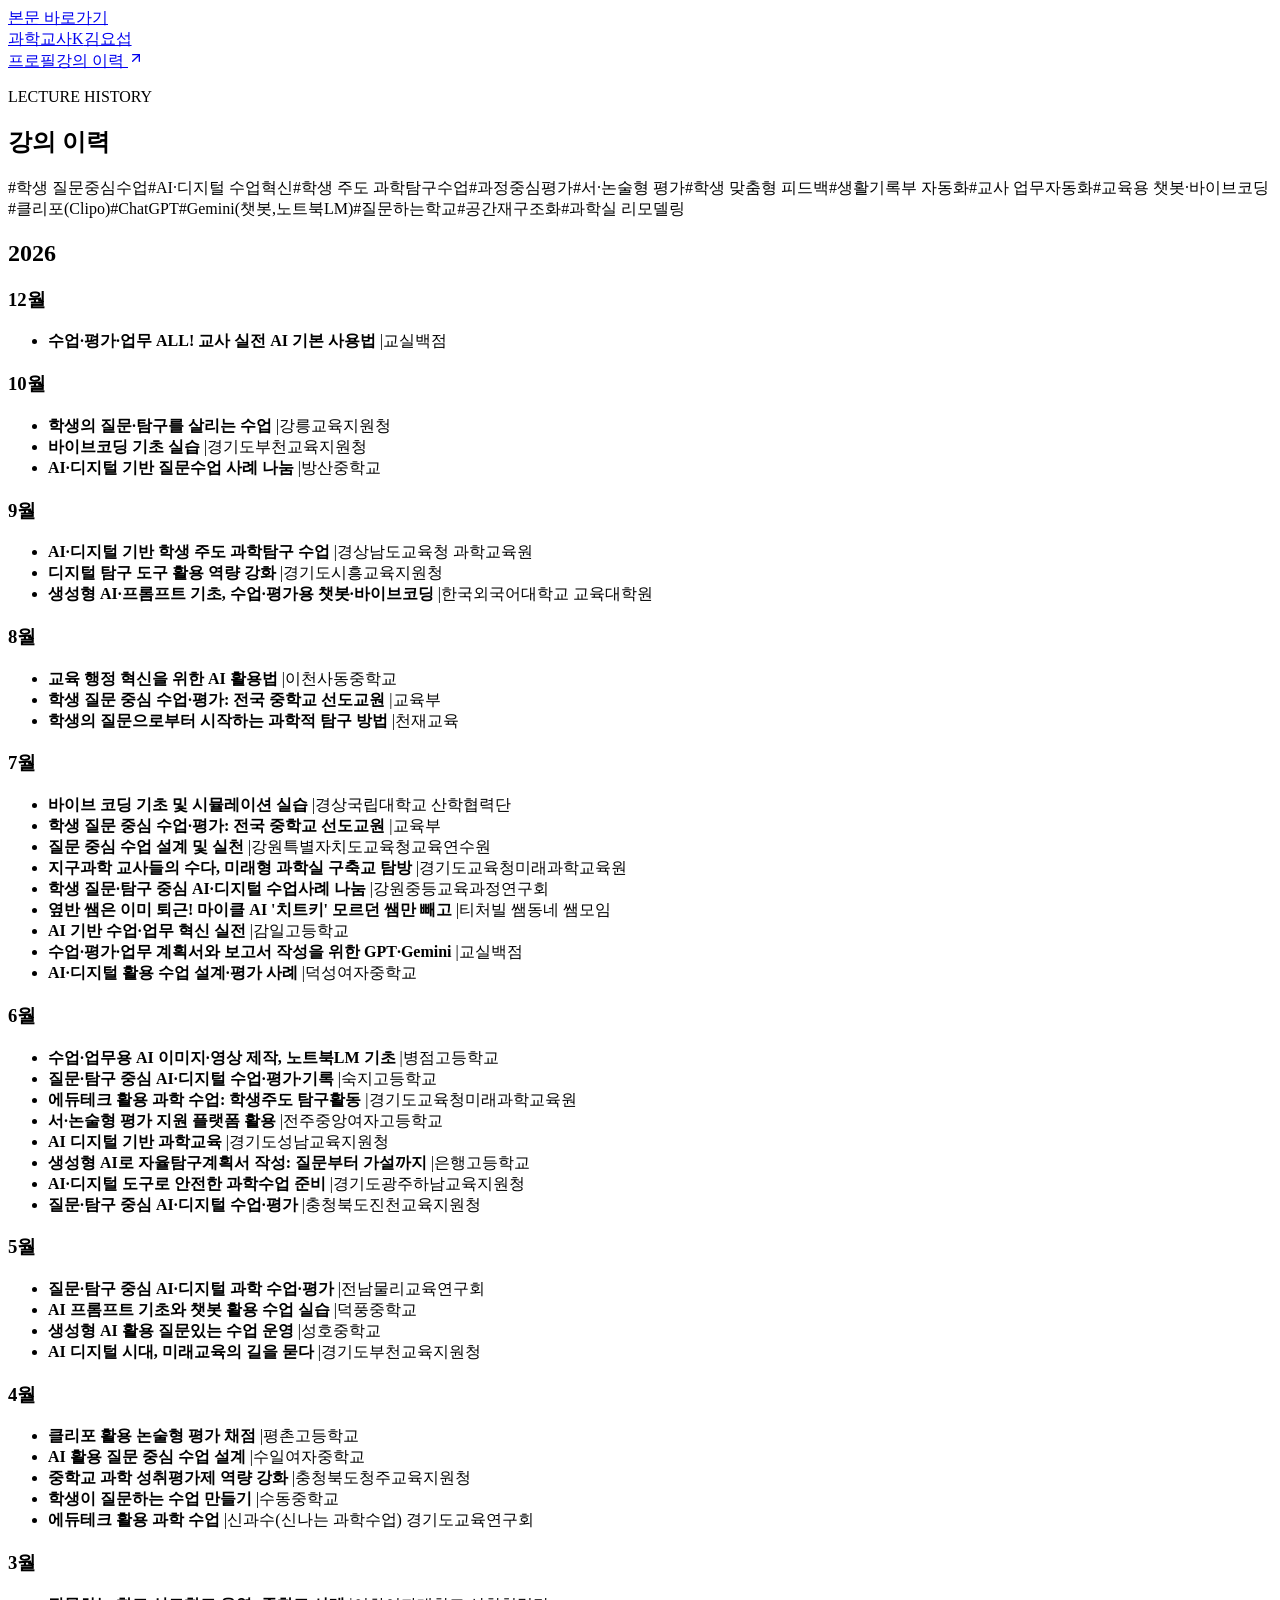
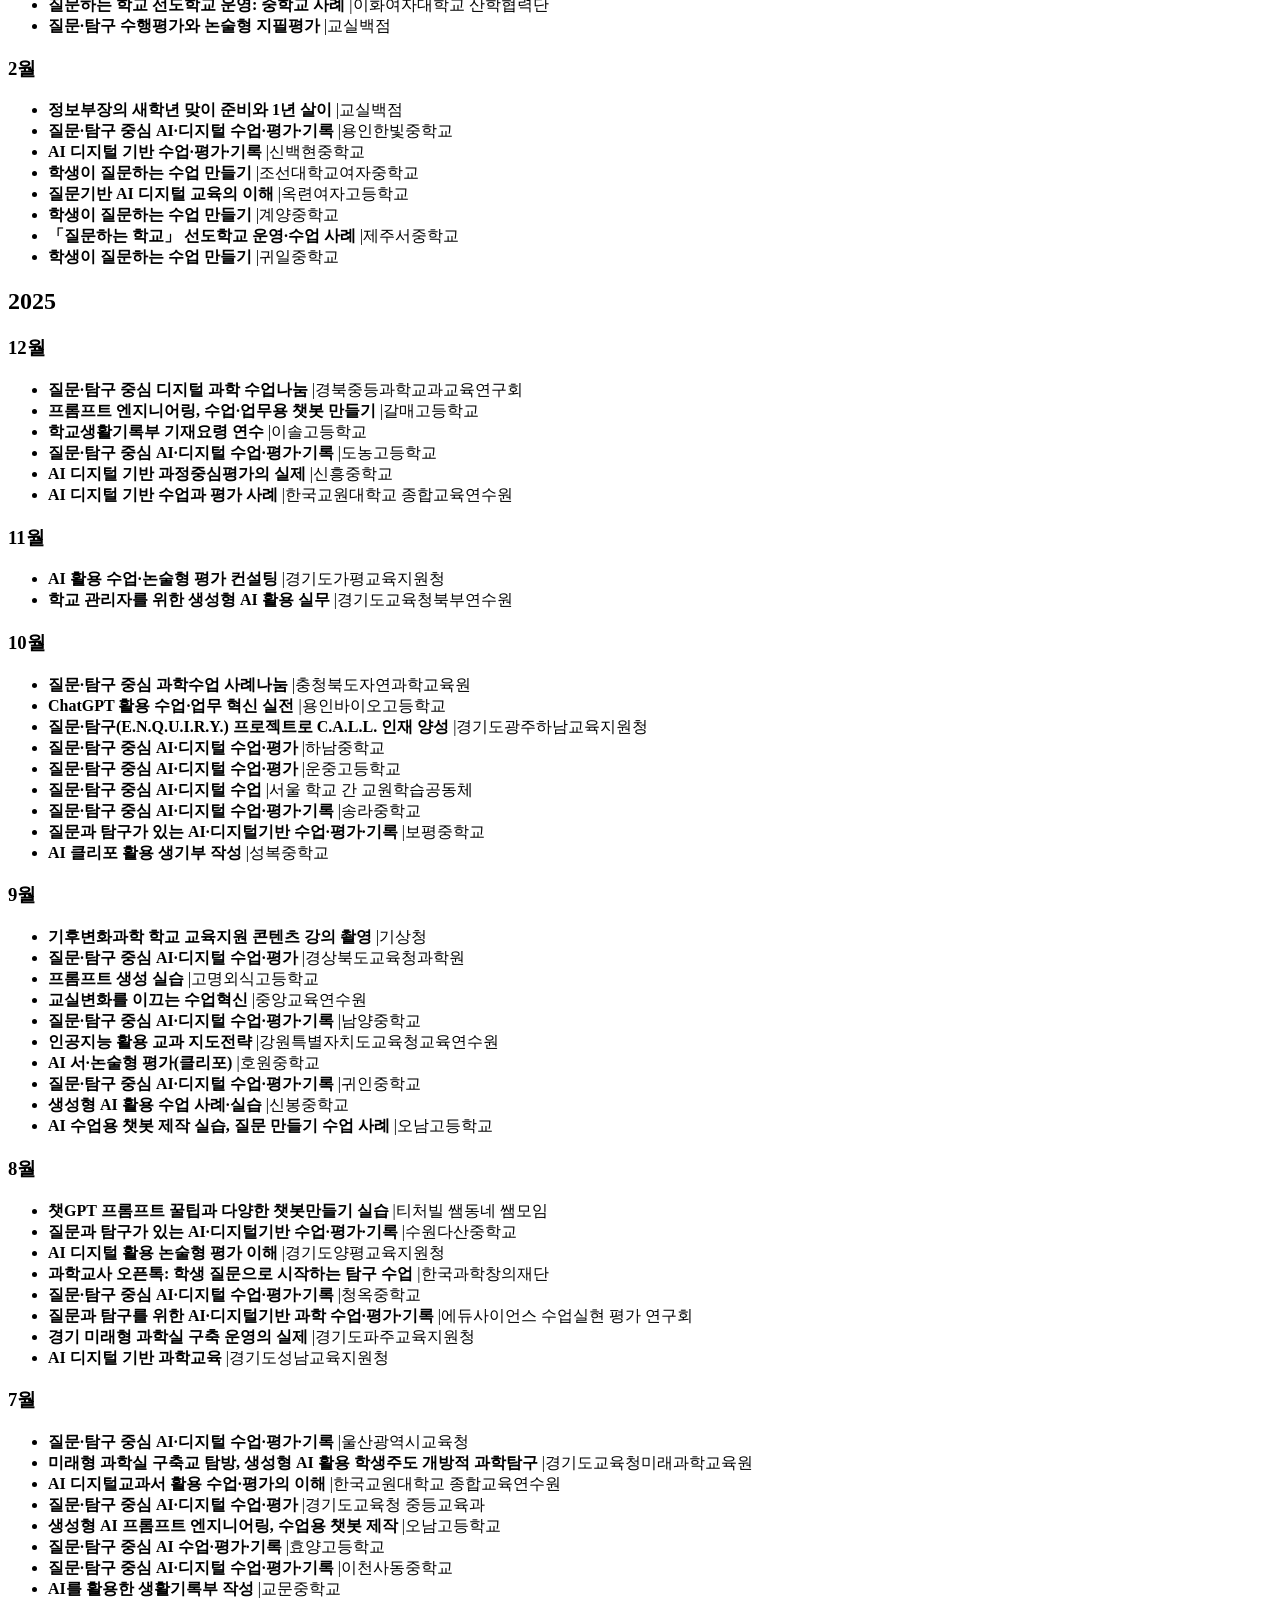
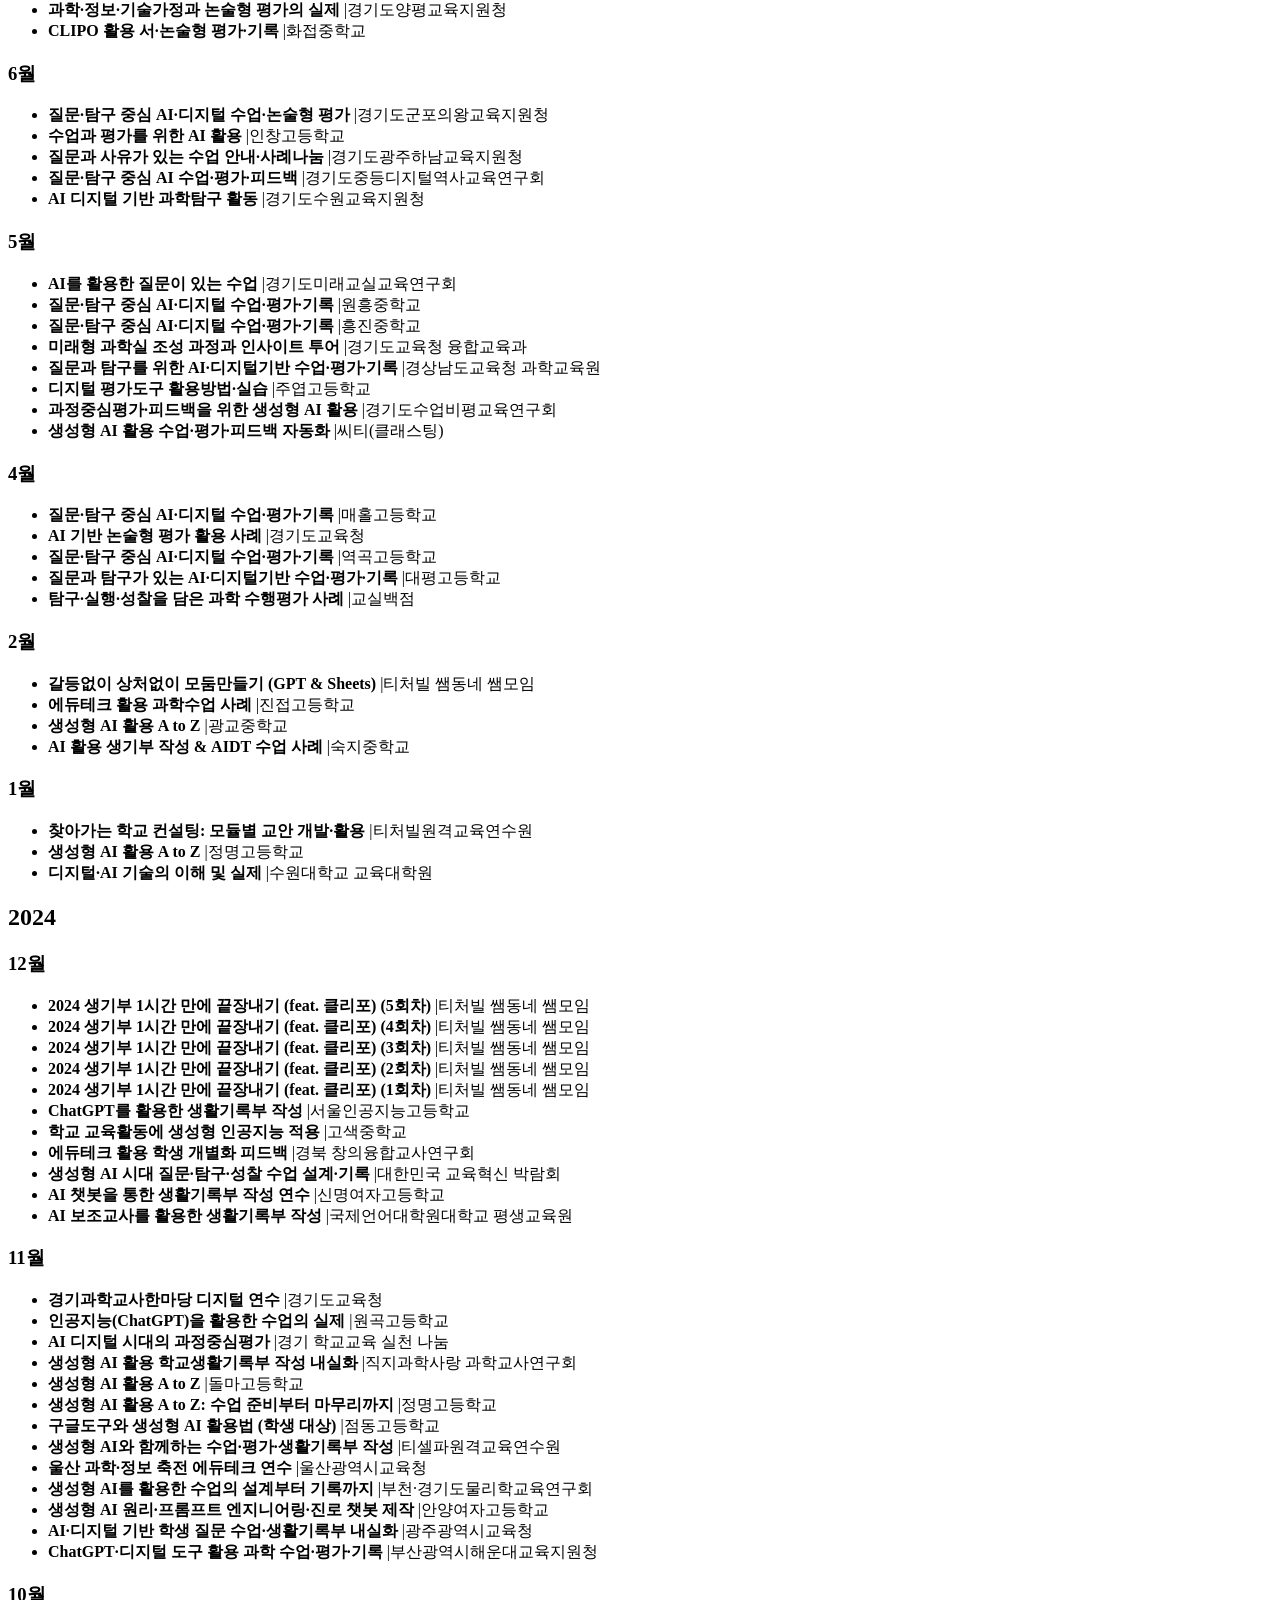
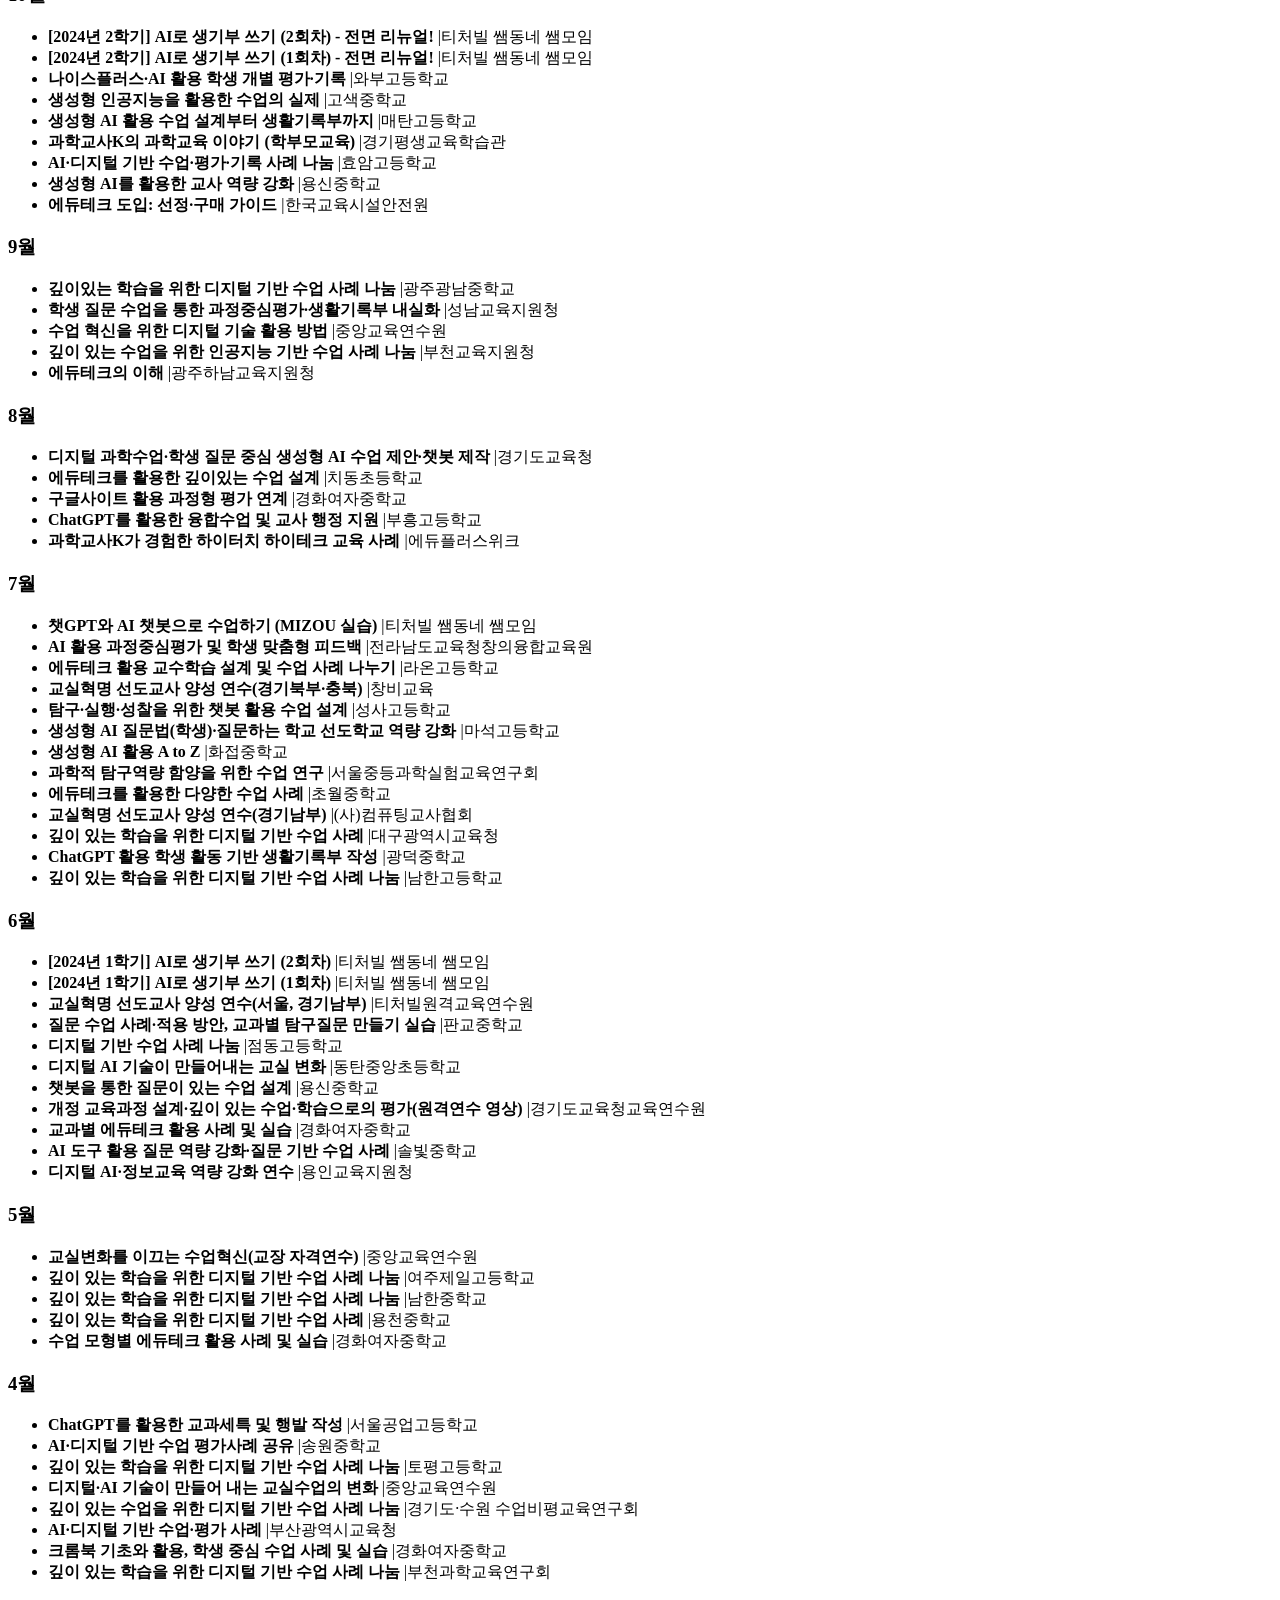
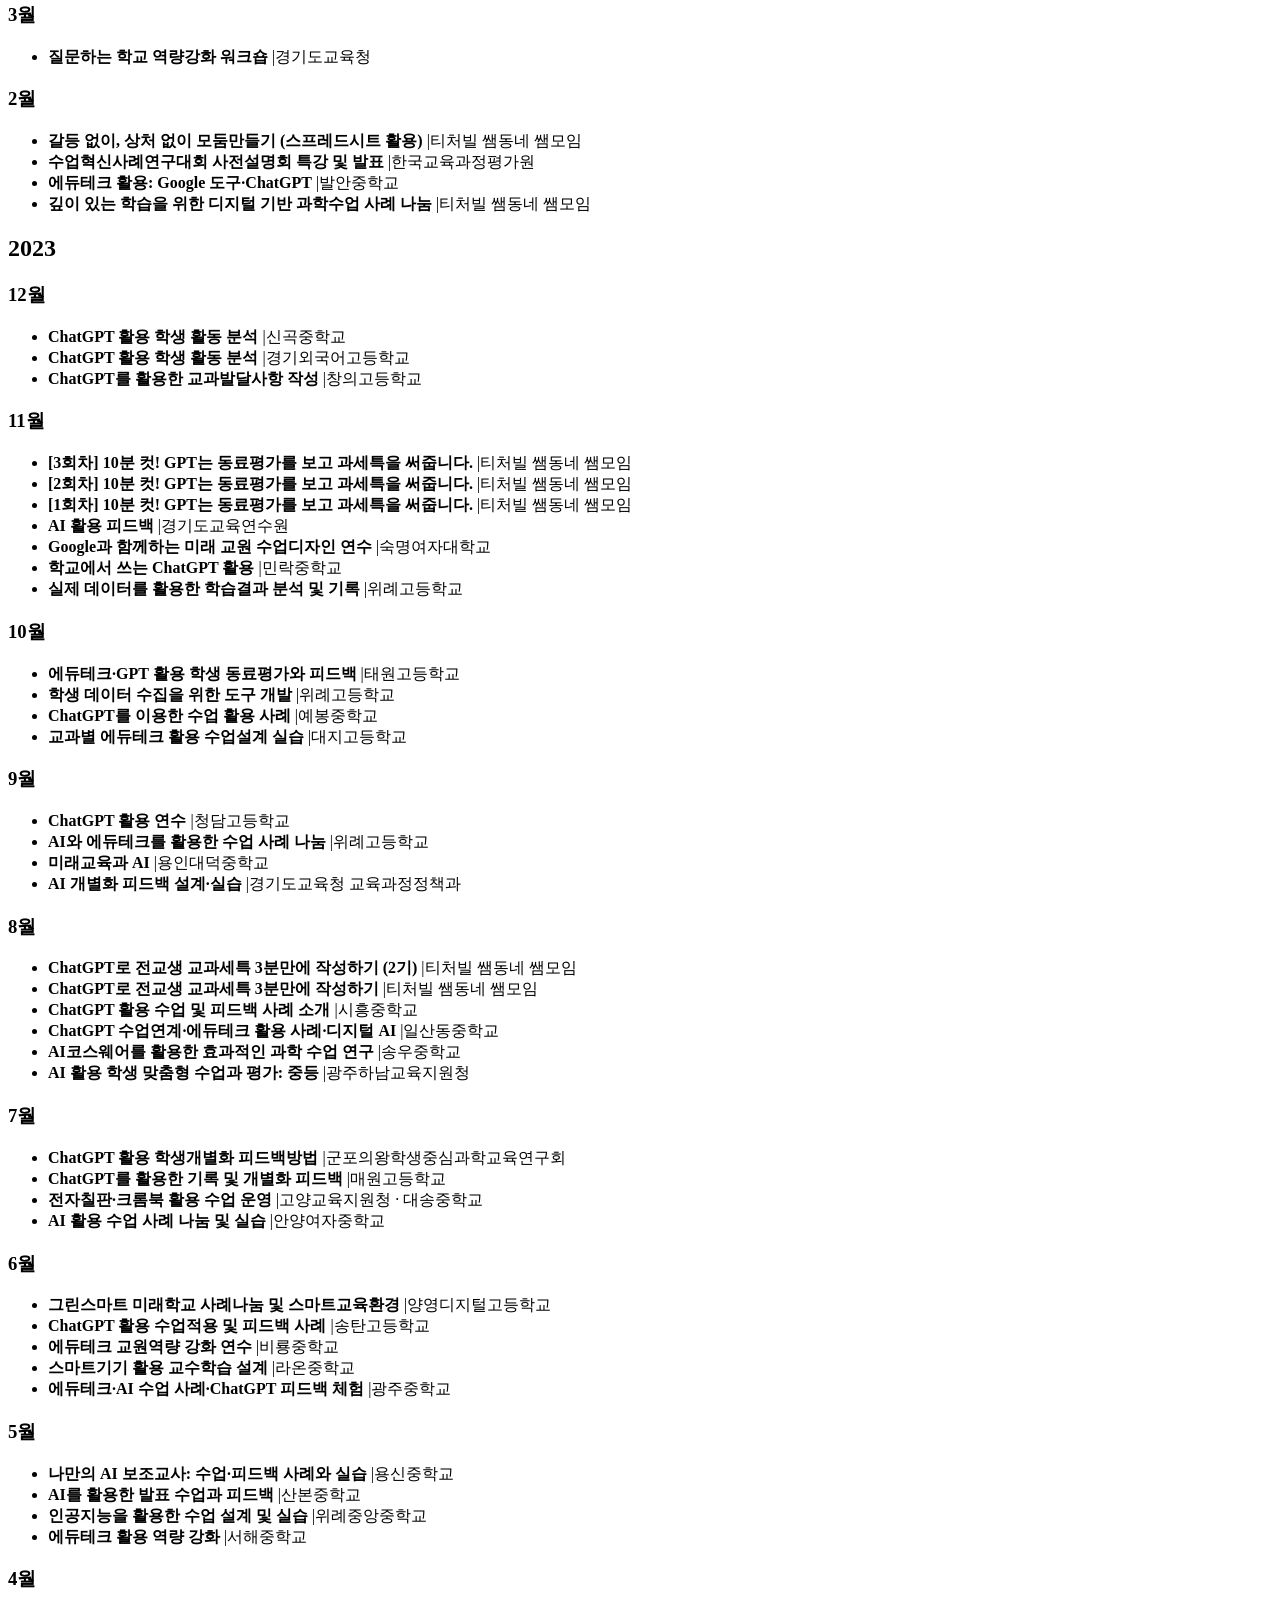
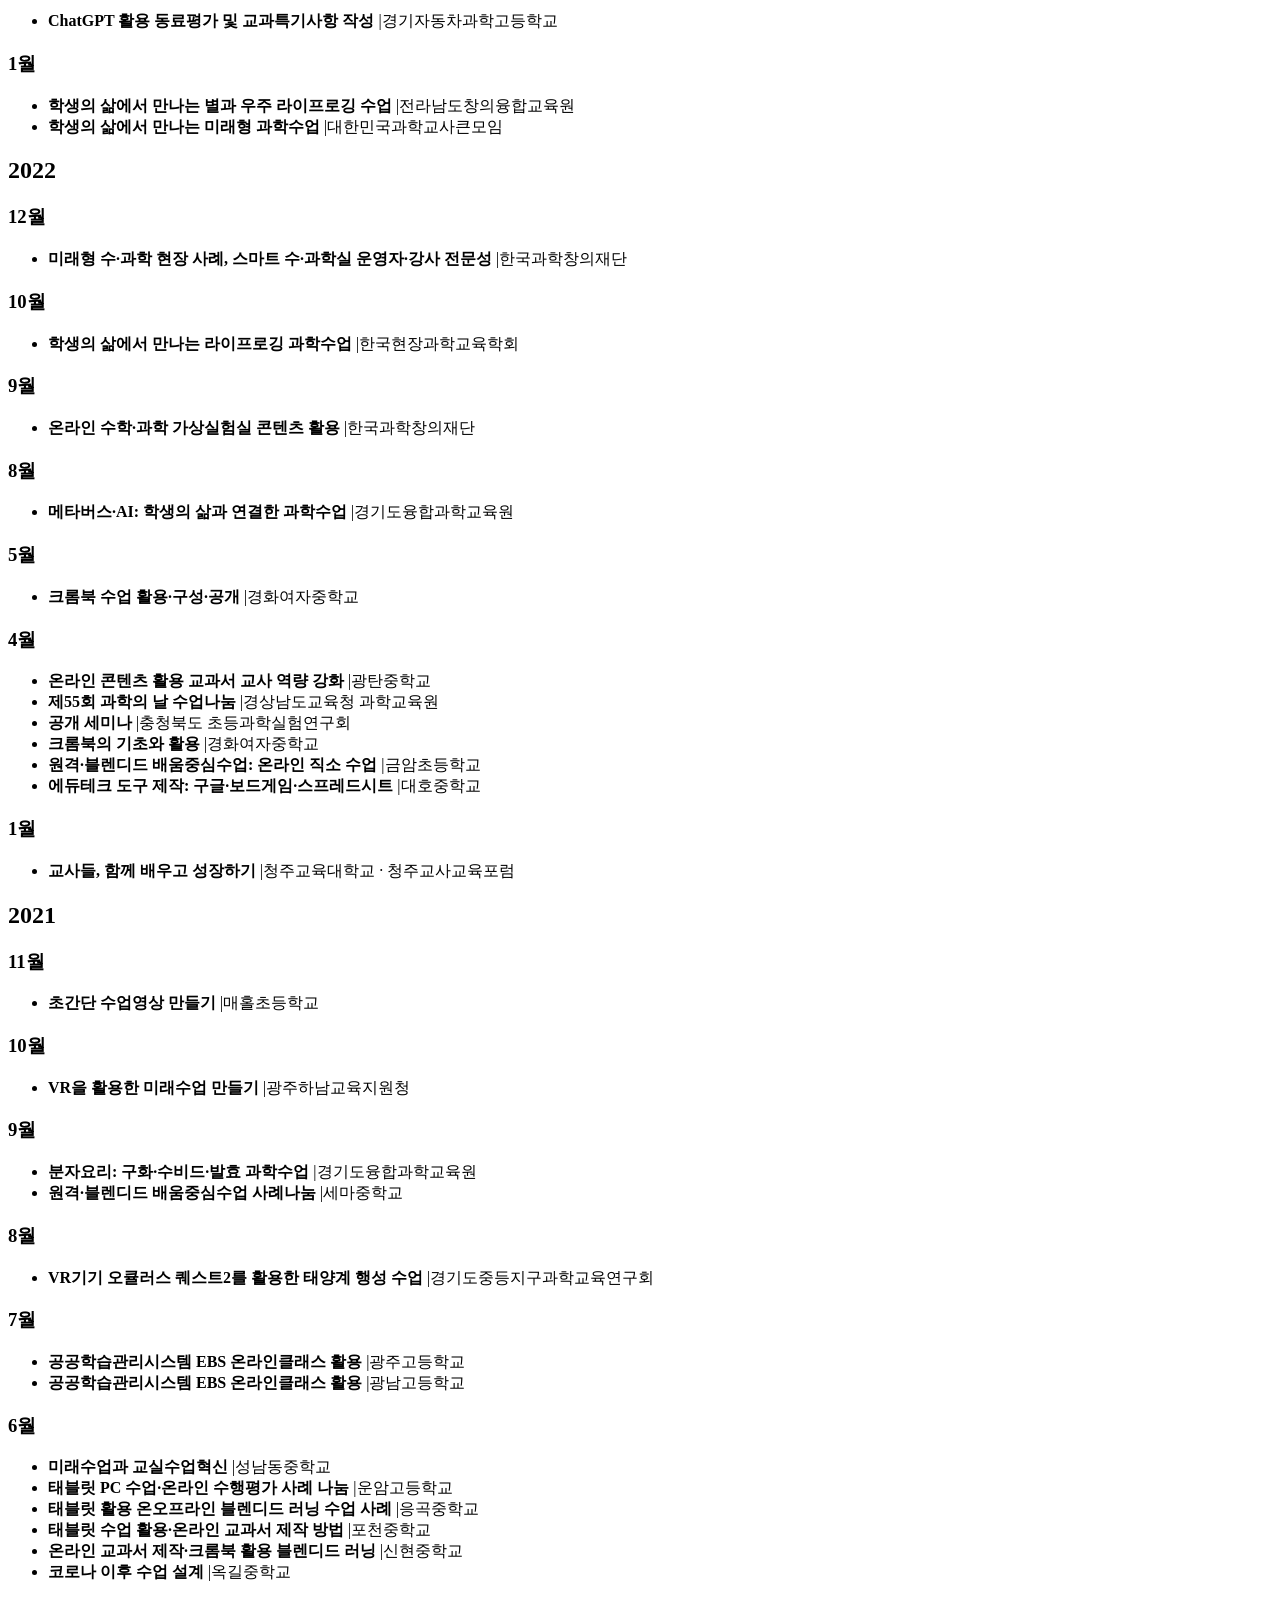
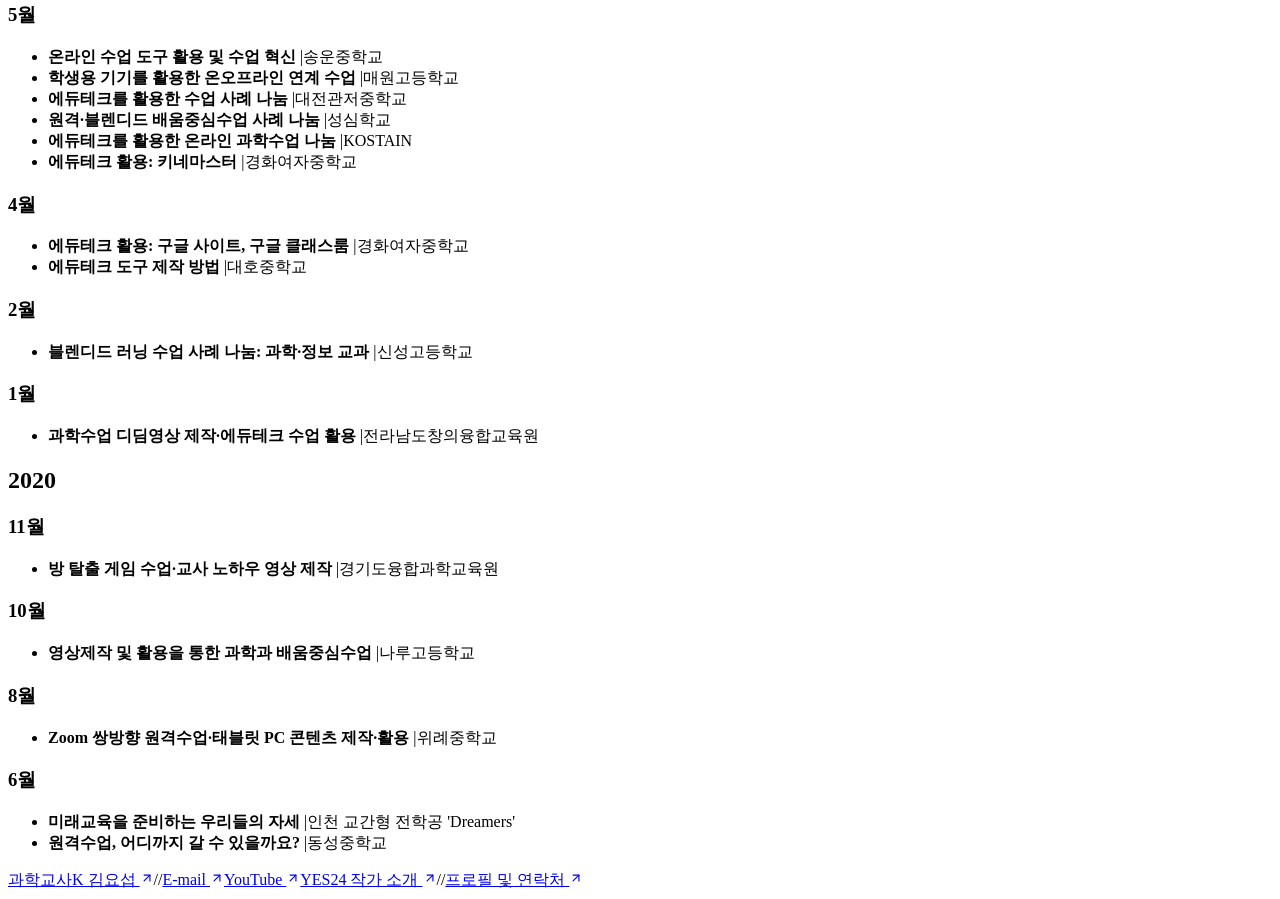
==== commit 27ecdfd5: "2026년 10월 부천교육지원청 바이브코딩 기초 실습 강의 추가" ====
--- a/lectures.html
+++ b/lectures.html
@@ -1,2 +1,2 @@
 <!DOCTYPE html><html lang="ko"><head><meta charSet="utf-8"/><meta name="viewport" content="width=device-width, initial-scale=1"/><link rel="stylesheet" href="/index.Cjan6rFQ.css" data-rsc-css-href="/index.Cjan6rFQ.css" data-precedence="vite-rsc/importer-resources"/><title>교사 연수·강의 이력 | 과학교사K 김요섭</title><meta name="description" content="과학교사K 김요섭의 교사 연수·강의 이력. 질문하는 학교와 학생 질문 중심 수업, 학생 주도 과학탐구, ChatGPT·Gemini·노트북LM, 교육용 챗봇, 논술형 평가, 생활기록부·교사 업무자동화 강의를 연도·월·기관별로 확인하세요."/><meta name="keywords" content="과학교사K,김요섭,김요섭 교사,김요섭 강사,질문하는 학교,질문하는학교,질문하는 수업,질문있는 수업,학생 질문 중심 수업,학생 주도 과학탐구,교사 연수,교원 연수,교사 연수 강사,수업 설계,과정 중심 평가,논술형 평가,AI 활용 수업,에듀테크 연수,ChatGPT,Gemini,노트북LM,교육용 챗봇,생활기록부 자동화,교사 업무자동화,공간재구조화,과학실 리모델링"/><meta name="author" content="김요섭 · 과학교사K"/><meta property="og:title" content="교사 연수·강의 이력 | 과학교사K 김요섭"/><meta property="og:description" content="질문 중심 수업부터 생성형 AI, 평가와 생활기록부·교사 업무자동화까지, 교과를 아우르는 교사 연수와 강의 이력을 확인하세요."/><meta property="og:site_name" content="과학교사K 김요섭"/><meta property="og:type" content="website"/><meta property="og:locale" content="ko_KR"/><meta name="twitter:card" content="summary"/><meta name="twitter:title" content="교사 연수·강의 이력 | 과학교사K 김요섭"/><meta name="twitter:description" content="질문 중심 수업부터 생성형 AI, 평가와 생활기록부·교사 업무자동화까지, 교과를 아우르는 교사 연수와 강의 이력을 확인하세요."/><link rel="icon" href="/favicon.ico" sizes="any"/><link rel="icon" href="/favicon-32.png" type="image/png" sizes="32x32"/><link rel="apple-touch-icon" href="/apple-touch-icon.png"/>
-</head><body><a class="skip-link" href="#main">본문 바로가기</a><header class="site-header wrap"><a class="brand" href="/">과학교사K<span>김요섭</span></a><nav aria-label="주 메뉴"><a href="/">프로필</a><a href="/lectures" aria-current="page">강의 이력 <svg xmlns="http://www.w3.org/2000/svg" width="16" height="16" viewBox="0 0 24 24" fill="none" stroke="currentColor" stroke-width="2" stroke-linecap="round" stroke-linejoin="round" class="lucide lucide-arrow-up-right" aria-hidden="true"><path d="M7 7h10v10"></path><path d="M7 17 17 7"></path></svg></a></nav></header><main id="main"><section class="lecture-head lecture-list-head wrap"><p class="eyebrow">LECTURE HISTORY</p><h1>강의 이력</h1><div class="lecture-fields" aria-label="강의 분야"><span>#<!-- -->학생 질문중심수업</span><span>#<!-- -->AI·디지털 수업혁신</span><span>#<!-- -->학생 주도 과학탐구수업</span><span>#<!-- -->과정중심평가</span><span>#<!-- -->서·논술형 평가</span><span>#<!-- -->학생 맞춤형 피드백</span><span>#<!-- -->생활기록부 자동화</span><span>#<!-- -->교사 업무자동화</span><span>#<!-- -->교육용 챗봇·바이브코딩</span><span>#<!-- -->클리포(Clipo)</span><span>#<!-- -->ChatGPT</span><span>#<!-- -->Gemini(챗봇,노트북LM)</span><span>#<!-- -->질문하는학교</span><span>#<!-- -->공간재구조화</span><span>#<!-- -->과학실 리모델링</span></div></section><div class="wrap lecture-search" hidden=""><label for="lecture-search">강의 찾기</label><div class="search-input-row"><input id="lecture-search" type="search" placeholder="강의 주제 또는 기관명 검색" autoComplete="off"/><button type="button" id="search-clear">초기화</button></div><output id="search-status" aria-live="polite"></output></div><div class="wrap lecture-tables"><section class="lecture-table-year"><h2>2026</h2><div class="lecture-history"><section class="lecture-month-group" aria-label="2026년 12월"><h3><time dateTime="2026-12">12<!-- -->월</time></h3><ul><li class="lecture-entry"><strong>수업·평가·업무 ALL! 교사 실전 AI 기본 사용법</strong> <span class="lecture-entry-institution"><span class="lecture-entry-divider" aria-hidden="true">|</span>교실백점</span></li></ul></section><section class="lecture-month-group" aria-label="2026년 10월"><h3><time dateTime="2026-10">10<!-- -->월</time></h3><ul><li class="lecture-entry"><strong>학생의 질문·탐구를 살리는 수업</strong> <span class="lecture-entry-institution"><span class="lecture-entry-divider" aria-hidden="true">|</span>강릉교육지원청</span></li><li class="lecture-entry"><strong>AI·디지털 기반 질문수업 사례 나눔</strong> <span class="lecture-entry-institution"><span class="lecture-entry-divider" aria-hidden="true">|</span>방산중학교</span></li></ul></section><section class="lecture-month-group" aria-label="2026년 9월"><h3><time dateTime="2026-09">9<!-- -->월</time></h3><ul><li class="lecture-entry"><strong>AI·디지털 기반 학생 주도 과학탐구 수업</strong> <span class="lecture-entry-institution"><span class="lecture-entry-divider" aria-hidden="true">|</span>경상남도교육청 과학교육원</span></li><li class="lecture-entry"><strong>디지털 탐구 도구 활용 역량 강화</strong> <span class="lecture-entry-institution"><span class="lecture-entry-divider" aria-hidden="true">|</span>경기도시흥교육지원청</span></li><li class="lecture-entry"><strong>생성형 AI·프롬프트 기초, 수업·평가용 챗봇·바이브코딩</strong> <span class="lecture-entry-institution"><span class="lecture-entry-divider" aria-hidden="true">|</span>한국외국어대학교 교육대학원</span></li></ul></section><section class="lecture-month-group" aria-label="2026년 8월"><h3><time dateTime="2026-08">8<!-- -->월</time></h3><ul><li class="lecture-entry"><strong>교육 행정 혁신을 위한 AI 활용법</strong> <span class="lecture-entry-institution"><span class="lecture-entry-divider" aria-hidden="true">|</span>이천사동중학교</span></li><li class="lecture-entry"><strong>학생 질문 중심 수업·평가: 전국 중학교 선도교원</strong> <span class="lecture-entry-institution"><span class="lecture-entry-divider" aria-hidden="true">|</span>교육부</span></li><li class="lecture-entry"><strong>학생의 질문으로부터 시작하는 과학적 탐구 방법</strong> <span class="lecture-entry-institution"><span class="lecture-entry-divider" aria-hidden="true">|</span>천재교육</span></li></ul></section><section class="lecture-month-group" aria-label="2026년 7월"><h3><time dateTime="2026-07">7<!-- -->월</time></h3><ul><li class="lecture-entry"><strong>바이브 코딩 기초 및 시뮬레이션 실습</strong> <span class="lecture-entry-institution"><span class="lecture-entry-divider" aria-hidden="true">|</span>경상국립대학교 산학협력단</span></li><li class="lecture-entry"><strong>학생 질문 중심 수업·평가: 전국 중학교 선도교원</strong> <span class="lecture-entry-institution"><span class="lecture-entry-divider" aria-hidden="true">|</span>교육부</span></li><li class="lecture-entry"><strong>질문 중심 수업 설계 및 실천</strong> <span class="lecture-entry-institution"><span class="lecture-entry-divider" aria-hidden="true">|</span>강원특별자치도교육청교육연수원</span></li><li class="lecture-entry"><strong>지구과학 교사들의 수다, 미래형 과학실 구축교 탐방</strong> <span class="lecture-entry-institution"><span class="lecture-entry-divider" aria-hidden="true">|</span>경기도교육청미래과학교육원</span></li><li class="lecture-entry"><strong>학생 질문·탐구 중심 AI·디지털 수업사례 나눔</strong> <span class="lecture-entry-institution"><span class="lecture-entry-divider" aria-hidden="true">|</span>강원중등교육과정연구회</span></li><li class="lecture-entry" data-meeting-date="2026-07-23" data-meeting-seq="11185"><strong>옆반 쌤은 이미 퇴근! 마이클 AI '치트키' 모르던 쌤만 빼고</strong> <span class="lecture-entry-institution"><span class="lecture-entry-divider" aria-hidden="true">|</span>티처빌 쌤동네 쌤모임</span></li><li class="lecture-entry"><strong>AI 기반 수업·업무 혁신 실전</strong> <span class="lecture-entry-institution"><span class="lecture-entry-divider" aria-hidden="true">|</span>감일고등학교</span></li><li class="lecture-entry"><strong>수업·평가·업무 계획서와 보고서 작성을 위한 GPT·Gemini</strong> <span class="lecture-entry-institution"><span class="lecture-entry-divider" aria-hidden="true">|</span>교실백점</span></li><li class="lecture-entry"><strong>AI·디지털 활용 수업 설계·평가 사례</strong> <span class="lecture-entry-institution"><span class="lecture-entry-divider" aria-hidden="true">|</span>덕성여자중학교</span></li></ul></section><section class="lecture-month-group" aria-label="2026년 6월"><h3><time dateTime="2026-06">6<!-- -->월</time></h3><ul><li class="lecture-entry"><strong>수업·업무용 AI 이미지·영상 제작, 노트북LM 기초</strong> <span class="lecture-entry-institution"><span class="lecture-entry-divider" aria-hidden="true">|</span>병점고등학교</span></li><li class="lecture-entry"><strong>질문·탐구 중심 AI·디지털 수업·평가·기록</strong> <span class="lecture-entry-institution"><span class="lecture-entry-divider" aria-hidden="true">|</span>숙지고등학교</span></li><li class="lecture-entry"><strong>에듀테크 활용 과학 수업: 학생주도 탐구활동</strong> <span class="lecture-entry-institution"><span class="lecture-entry-divider" aria-hidden="true">|</span>경기도교육청미래과학교육원</span></li><li class="lecture-entry"><strong>서·논술형 평가 지원 플랫폼 활용</strong> <span class="lecture-entry-institution"><span class="lecture-entry-divider" aria-hidden="true">|</span>전주중앙여자고등학교</span></li><li class="lecture-entry"><strong>AI 디지털 기반 과학교육</strong> <span class="lecture-entry-institution"><span class="lecture-entry-divider" aria-hidden="true">|</span>경기도성남교육지원청</span></li><li class="lecture-entry"><strong>생성형 AI로 자율탐구계획서 작성: 질문부터 가설까지</strong> <span class="lecture-entry-institution"><span class="lecture-entry-divider" aria-hidden="true">|</span>은행고등학교</span></li><li class="lecture-entry"><strong>AI·디지털 도구로 안전한 과학수업 준비</strong> <span class="lecture-entry-institution"><span class="lecture-entry-divider" aria-hidden="true">|</span>경기도광주하남교육지원청</span></li><li class="lecture-entry"><strong>질문·탐구 중심 AI·디지털 수업·평가</strong> <span class="lecture-entry-institution"><span class="lecture-entry-divider" aria-hidden="true">|</span>충청북도진천교육지원청</span></li></ul></section><section class="lecture-month-group" aria-label="2026년 5월"><h3><time dateTime="2026-05">5<!-- -->월</time></h3><ul><li class="lecture-entry"><strong>질문·탐구 중심 AI·디지털 과학 수업·평가</strong> <span class="lecture-entry-institution"><span class="lecture-entry-divider" aria-hidden="true">|</span>전남물리교육연구회</span></li><li class="lecture-entry"><strong>AI 프롬프트 기초와 챗봇 활용 수업 실습</strong> <span class="lecture-entry-institution"><span class="lecture-entry-divider" aria-hidden="true">|</span>덕풍중학교</span></li><li class="lecture-entry"><strong>생성형 AI 활용 질문있는 수업 운영</strong> <span class="lecture-entry-institution"><span class="lecture-entry-divider" aria-hidden="true">|</span>성호중학교</span></li><li class="lecture-entry"><strong>AI 디지털 시대, 미래교육의 길을 묻다</strong> <span class="lecture-entry-institution"><span class="lecture-entry-divider" aria-hidden="true">|</span>경기도부천교육지원청</span></li></ul></section><section class="lecture-month-group" aria-label="2026년 4월"><h3><time dateTime="2026-04">4<!-- -->월</time></h3><ul><li class="lecture-entry"><strong>클리포 활용 논술형 평가 채점</strong> <span class="lecture-entry-institution"><span class="lecture-entry-divider" aria-hidden="true">|</span>평촌고등학교</span></li><li class="lecture-entry"><strong>AI 활용 질문 중심 수업 설계</strong> <span class="lecture-entry-institution"><span class="lecture-entry-divider" aria-hidden="true">|</span>수일여자중학교</span></li><li class="lecture-entry"><strong>중학교 과학 성취평가제 역량 강화</strong> <span class="lecture-entry-institution"><span class="lecture-entry-divider" aria-hidden="true">|</span>충청북도청주교육지원청</span></li><li class="lecture-entry"><strong>학생이 질문하는 수업 만들기</strong> <span class="lecture-entry-institution"><span class="lecture-entry-divider" aria-hidden="true">|</span>수동중학교</span></li><li class="lecture-entry"><strong>에듀테크 활용 과학 수업</strong> <span class="lecture-entry-institution"><span class="lecture-entry-divider" aria-hidden="true">|</span>신과수(신나는 과학수업) 경기도교육연구회</span></li></ul></section><section class="lecture-month-group" aria-label="2026년 3월"><h3><time dateTime="2026-03">3<!-- -->월</time></h3><ul><li class="lecture-entry"><strong>질문하는 학교 선도학교 운영: 중학교 사례</strong> <span class="lecture-entry-institution"><span class="lecture-entry-divider" aria-hidden="true">|</span>이화여자대학교 산학협력단</span></li><li class="lecture-entry"><strong>질문·탐구 수행평가와 논술형 지필평가</strong> <span class="lecture-entry-institution"><span class="lecture-entry-divider" aria-hidden="true">|</span>교실백점</span></li></ul></section><section class="lecture-month-group" aria-label="2026년 2월"><h3><time dateTime="2026-02">2<!-- -->월</time></h3><ul><li class="lecture-entry"><strong>정보부장의 새학년 맞이 준비와 1년 살이</strong> <span class="lecture-entry-institution"><span class="lecture-entry-divider" aria-hidden="true">|</span>교실백점</span></li><li class="lecture-entry"><strong>질문·탐구 중심 AI·디지털 수업·평가·기록</strong> <span class="lecture-entry-institution"><span class="lecture-entry-divider" aria-hidden="true">|</span>용인한빛중학교</span></li><li class="lecture-entry"><strong>AI 디지털 기반 수업·평가·기록</strong> <span class="lecture-entry-institution"><span class="lecture-entry-divider" aria-hidden="true">|</span>신백현중학교</span></li><li class="lecture-entry"><strong>학생이 질문하는 수업 만들기</strong> <span class="lecture-entry-institution"><span class="lecture-entry-divider" aria-hidden="true">|</span>조선대학교여자중학교</span></li><li class="lecture-entry"><strong>질문기반 AI 디지털 교육의 이해</strong> <span class="lecture-entry-institution"><span class="lecture-entry-divider" aria-hidden="true">|</span>옥련여자고등학교</span></li><li class="lecture-entry"><strong>학생이 질문하는 수업 만들기</strong> <span class="lecture-entry-institution"><span class="lecture-entry-divider" aria-hidden="true">|</span>계양중학교</span></li><li class="lecture-entry"><strong>「질문하는 학교」 선도학교 운영·수업 사례</strong> <span class="lecture-entry-institution"><span class="lecture-entry-divider" aria-hidden="true">|</span>제주서중학교</span></li><li class="lecture-entry"><strong>학생이 질문하는 수업 만들기</strong> <span class="lecture-entry-institution"><span class="lecture-entry-divider" aria-hidden="true">|</span>귀일중학교</span></li></ul></section></div></section><section class="lecture-table-year"><h2>2025</h2><div class="lecture-history"><section class="lecture-month-group" aria-label="2025년 12월"><h3><time dateTime="2025-12">12<!-- -->월</time></h3><ul><li class="lecture-entry"><strong>질문·탐구 중심 디지털 과학 수업나눔</strong> <span class="lecture-entry-institution"><span class="lecture-entry-divider" aria-hidden="true">|</span>경북중등과학교과교육연구회</span></li><li class="lecture-entry"><strong>프롬프트 엔지니어링, 수업·업무용 챗봇 만들기</strong> <span class="lecture-entry-institution"><span class="lecture-entry-divider" aria-hidden="true">|</span>갈매고등학교</span></li><li class="lecture-entry"><strong>학교생활기록부 기재요령 연수</strong> <span class="lecture-entry-institution"><span class="lecture-entry-divider" aria-hidden="true">|</span>이솔고등학교</span></li><li class="lecture-entry"><strong>질문·탐구 중심 AI·디지털 수업·평가·기록</strong> <span class="lecture-entry-institution"><span class="lecture-entry-divider" aria-hidden="true">|</span>도농고등학교</span></li><li class="lecture-entry"><strong>AI 디지털 기반 과정중심평가의 실제</strong> <span class="lecture-entry-institution"><span class="lecture-entry-divider" aria-hidden="true">|</span>신흥중학교</span></li><li class="lecture-entry"><strong>AI 디지털 기반 수업과 평가 사례</strong> <span class="lecture-entry-institution"><span class="lecture-entry-divider" aria-hidden="true">|</span>한국교원대학교 종합교육연수원</span></li></ul></section><section class="lecture-month-group" aria-label="2025년 11월"><h3><time dateTime="2025-11">11<!-- -->월</time></h3><ul><li class="lecture-entry"><strong>AI 활용 수업·논술형 평가 컨설팅</strong> <span class="lecture-entry-institution"><span class="lecture-entry-divider" aria-hidden="true">|</span>경기도가평교육지원청</span></li><li class="lecture-entry"><strong>학교 관리자를 위한 생성형 AI 활용 실무</strong> <span class="lecture-entry-institution"><span class="lecture-entry-divider" aria-hidden="true">|</span>경기도교육청북부연수원</span></li></ul></section><section class="lecture-month-group" aria-label="2025년 10월"><h3><time dateTime="2025-10">10<!-- -->월</time></h3><ul><li class="lecture-entry"><strong>질문·탐구 중심 과학수업 사례나눔</strong> <span class="lecture-entry-institution"><span class="lecture-entry-divider" aria-hidden="true">|</span>충청북도자연과학교육원</span></li><li class="lecture-entry"><strong>ChatGPT 활용 수업·업무 혁신 실전</strong> <span class="lecture-entry-institution"><span class="lecture-entry-divider" aria-hidden="true">|</span>용인바이오고등학교</span></li><li class="lecture-entry"><strong>질문·탐구(E.N.Q.U.I.R.Y.) 프로젝트로 C.A.L.L. 인재 양성</strong> <span class="lecture-entry-institution"><span class="lecture-entry-divider" aria-hidden="true">|</span>경기도광주하남교육지원청</span></li><li class="lecture-entry"><strong>질문·탐구 중심 AI·디지털 수업·평가</strong> <span class="lecture-entry-institution"><span class="lecture-entry-divider" aria-hidden="true">|</span>하남중학교</span></li><li class="lecture-entry"><strong>질문·탐구 중심 AI·디지털 수업·평가</strong> <span class="lecture-entry-institution"><span class="lecture-entry-divider" aria-hidden="true">|</span>운중고등학교</span></li><li class="lecture-entry"><strong>질문·탐구 중심 AI·디지털 수업</strong> <span class="lecture-entry-institution"><span class="lecture-entry-divider" aria-hidden="true">|</span>서울 학교 간 교원학습공동체</span></li><li class="lecture-entry"><strong>질문·탐구 중심 AI·디지털 수업·평가·기록</strong> <span class="lecture-entry-institution"><span class="lecture-entry-divider" aria-hidden="true">|</span>송라중학교</span></li><li class="lecture-entry"><strong>질문과 탐구가 있는 AI·디지털기반 수업·평가·기록</strong> <span class="lecture-entry-institution"><span class="lecture-entry-divider" aria-hidden="true">|</span>보평중학교</span></li><li class="lecture-entry"><strong>AI 클리포 활용 생기부 작성</strong> <span class="lecture-entry-institution"><span class="lecture-entry-divider" aria-hidden="true">|</span>성복중학교</span></li></ul></section><section class="lecture-month-group" aria-label="2025년 9월"><h3><time dateTime="2025-09">9<!-- -->월</time></h3><ul><li class="lecture-entry"><strong>기후변화과학 학교 교육지원 콘텐츠 강의 촬영</strong> <span class="lecture-entry-institution"><span class="lecture-entry-divider" aria-hidden="true">|</span>기상청</span></li><li class="lecture-entry"><strong>질문·탐구 중심 AI·디지털 수업·평가</strong> <span class="lecture-entry-institution"><span class="lecture-entry-divider" aria-hidden="true">|</span>경상북도교육청과학원</span></li><li class="lecture-entry"><strong>프롬프트 생성 실습</strong> <span class="lecture-entry-institution"><span class="lecture-entry-divider" aria-hidden="true">|</span>고명외식고등학교</span></li><li class="lecture-entry"><strong>교실변화를 이끄는 수업혁신</strong> <span class="lecture-entry-institution"><span class="lecture-entry-divider" aria-hidden="true">|</span>중앙교육연수원</span></li><li class="lecture-entry"><strong>질문·탐구 중심 AI·디지털 수업·평가·기록</strong> <span class="lecture-entry-institution"><span class="lecture-entry-divider" aria-hidden="true">|</span>남양중학교</span></li><li class="lecture-entry"><strong>인공지능 활용 교과 지도전략</strong> <span class="lecture-entry-institution"><span class="lecture-entry-divider" aria-hidden="true">|</span>강원특별자치도교육청교육연수원</span></li><li class="lecture-entry"><strong>AI 서·논술형 평가(클리포)</strong> <span class="lecture-entry-institution"><span class="lecture-entry-divider" aria-hidden="true">|</span>호원중학교</span></li><li class="lecture-entry"><strong>질문·탐구 중심 AI·디지털 수업·평가·기록</strong> <span class="lecture-entry-institution"><span class="lecture-entry-divider" aria-hidden="true">|</span>귀인중학교</span></li><li class="lecture-entry"><strong>생성형 AI 활용 수업 사례·실습</strong> <span class="lecture-entry-institution"><span class="lecture-entry-divider" aria-hidden="true">|</span>신봉중학교</span></li><li class="lecture-entry"><strong>AI 수업용 챗봇 제작 실습, 질문 만들기 수업 사례</strong> <span class="lecture-entry-institution"><span class="lecture-entry-divider" aria-hidden="true">|</span>오남고등학교</span></li></ul></section><section class="lecture-month-group" aria-label="2025년 8월"><h3><time dateTime="2025-08">8<!-- -->월</time></h3><ul><li class="lecture-entry" data-meeting-date="2025-08-13" data-meeting-seq="8586"><strong>챗GPT 프롬프트 꿀팁과 다양한 챗봇만들기 실습</strong> <span class="lecture-entry-institution"><span class="lecture-entry-divider" aria-hidden="true">|</span>티처빌 쌤동네 쌤모임</span></li><li class="lecture-entry"><strong>질문과 탐구가 있는 AI·디지털기반 수업·평가·기록</strong> <span class="lecture-entry-institution"><span class="lecture-entry-divider" aria-hidden="true">|</span>수원다산중학교</span></li><li class="lecture-entry"><strong>AI 디지털 활용 논술형 평가 이해</strong> <span class="lecture-entry-institution"><span class="lecture-entry-divider" aria-hidden="true">|</span>경기도양평교육지원청</span></li><li class="lecture-entry"><strong>과학교사 오픈톡: 학생 질문으로 시작하는 탐구 수업</strong> <span class="lecture-entry-institution"><span class="lecture-entry-divider" aria-hidden="true">|</span>한국과학창의재단</span></li><li class="lecture-entry"><strong>질문·탐구 중심 AI·디지털 수업·평가·기록</strong> <span class="lecture-entry-institution"><span class="lecture-entry-divider" aria-hidden="true">|</span>청옥중학교</span></li><li class="lecture-entry"><strong>질문과 탐구를 위한 AI·디지털기반 과학 수업·평가·기록</strong> <span class="lecture-entry-institution"><span class="lecture-entry-divider" aria-hidden="true">|</span>에듀사이언스 수업실현 평가 연구회</span></li><li class="lecture-entry"><strong>경기 미래형 과학실 구축 운영의 실제</strong> <span class="lecture-entry-institution"><span class="lecture-entry-divider" aria-hidden="true">|</span>경기도파주교육지원청</span></li><li class="lecture-entry"><strong>AI 디지털 기반 과학교육</strong> <span class="lecture-entry-institution"><span class="lecture-entry-divider" aria-hidden="true">|</span>경기도성남교육지원청</span></li></ul></section><section class="lecture-month-group" aria-label="2025년 7월"><h3><time dateTime="2025-07">7<!-- -->월</time></h3><ul><li class="lecture-entry"><strong>질문·탐구 중심 AI·디지털 수업·평가·기록</strong> <span class="lecture-entry-institution"><span class="lecture-entry-divider" aria-hidden="true">|</span>울산광역시교육청</span></li><li class="lecture-entry"><strong>미래형 과학실 구축교 탐방, 생성형 AI 활용 학생주도 개방적 과학탐구</strong> <span class="lecture-entry-institution"><span class="lecture-entry-divider" aria-hidden="true">|</span>경기도교육청미래과학교육원</span></li><li class="lecture-entry"><strong>AI 디지털교과서 활용 수업·평가의 이해</strong> <span class="lecture-entry-institution"><span class="lecture-entry-divider" aria-hidden="true">|</span>한국교원대학교 종합교육연수원</span></li><li class="lecture-entry"><strong>질문·탐구 중심 AI·디지털 수업·평가</strong> <span class="lecture-entry-institution"><span class="lecture-entry-divider" aria-hidden="true">|</span>경기도교육청 중등교육과</span></li><li class="lecture-entry"><strong>생성형 AI 프롬프트 엔지니어링, 수업용 챗봇 제작</strong> <span class="lecture-entry-institution"><span class="lecture-entry-divider" aria-hidden="true">|</span>오남고등학교</span></li><li class="lecture-entry"><strong>질문·탐구 중심 AI 수업·평가·기록</strong> <span class="lecture-entry-institution"><span class="lecture-entry-divider" aria-hidden="true">|</span>효양고등학교</span></li><li class="lecture-entry"><strong>질문·탐구 중심 AI·디지털 수업·평가·기록</strong> <span class="lecture-entry-institution"><span class="lecture-entry-divider" aria-hidden="true">|</span>이천사동중학교</span></li><li class="lecture-entry"><strong>AI를 활용한 생활기록부 작성</strong> <span class="lecture-entry-institution"><span class="lecture-entry-divider" aria-hidden="true">|</span>교문중학교</span></li><li class="lecture-entry"><strong>과학·정보·기술가정과 논술형 평가의 실제</strong> <span class="lecture-entry-institution"><span class="lecture-entry-divider" aria-hidden="true">|</span>경기도양평교육지원청</span></li><li class="lecture-entry"><strong>CLIPO 활용 서·논술형 평가·기록</strong> <span class="lecture-entry-institution"><span class="lecture-entry-divider" aria-hidden="true">|</span>화접중학교</span></li></ul></section><section class="lecture-month-group" aria-label="2025년 6월"><h3><time dateTime="2025-06">6<!-- -->월</time></h3><ul><li class="lecture-entry"><strong>질문·탐구 중심 AI·디지털 수업·논술형 평가</strong> <span class="lecture-entry-institution"><span class="lecture-entry-divider" aria-hidden="true">|</span>경기도군포의왕교육지원청</span></li><li class="lecture-entry"><strong>수업과 평가를 위한 AI 활용</strong> <span class="lecture-entry-institution"><span class="lecture-entry-divider" aria-hidden="true">|</span>인창고등학교</span></li><li class="lecture-entry"><strong>질문과 사유가 있는 수업 안내·사례나눔</strong> <span class="lecture-entry-institution"><span class="lecture-entry-divider" aria-hidden="true">|</span>경기도광주하남교육지원청</span></li><li class="lecture-entry"><strong>질문·탐구 중심 AI 수업·평가·피드백</strong> <span class="lecture-entry-institution"><span class="lecture-entry-divider" aria-hidden="true">|</span>경기도중등디지털역사교육연구회</span></li><li class="lecture-entry"><strong>AI 디지털 기반 과학탐구 활동</strong> <span class="lecture-entry-institution"><span class="lecture-entry-divider" aria-hidden="true">|</span>경기도수원교육지원청</span></li></ul></section><section class="lecture-month-group" aria-label="2025년 5월"><h3><time dateTime="2025-05">5<!-- -->월</time></h3><ul><li class="lecture-entry"><strong>AI를 활용한 질문이 있는 수업</strong> <span class="lecture-entry-institution"><span class="lecture-entry-divider" aria-hidden="true">|</span>경기도미래교실교육연구회</span></li><li class="lecture-entry"><strong>질문·탐구 중심 AI·디지털 수업·평가·기록</strong> <span class="lecture-entry-institution"><span class="lecture-entry-divider" aria-hidden="true">|</span>원흥중학교</span></li><li class="lecture-entry"><strong>질문·탐구 중심 AI·디지털 수업·평가·기록</strong> <span class="lecture-entry-institution"><span class="lecture-entry-divider" aria-hidden="true">|</span>흥진중학교</span></li><li class="lecture-entry"><strong>미래형 과학실 조성 과정과 인사이트 투어</strong> <span class="lecture-entry-institution"><span class="lecture-entry-divider" aria-hidden="true">|</span>경기도교육청 융합교육과</span></li><li class="lecture-entry"><strong>질문과 탐구를 위한 AI·디지털기반 수업·평가·기록</strong> <span class="lecture-entry-institution"><span class="lecture-entry-divider" aria-hidden="true">|</span>경상남도교육청 과학교육원</span></li><li class="lecture-entry"><strong>디지털 평가도구 활용방법·실습</strong> <span class="lecture-entry-institution"><span class="lecture-entry-divider" aria-hidden="true">|</span>주엽고등학교</span></li><li class="lecture-entry"><strong>과정중심평가·피드백을 위한 생성형 AI 활용</strong> <span class="lecture-entry-institution"><span class="lecture-entry-divider" aria-hidden="true">|</span>경기도수업비평교육연구회</span></li><li class="lecture-entry"><strong>생성형 AI 활용 수업·평가·피드백 자동화</strong> <span class="lecture-entry-institution"><span class="lecture-entry-divider" aria-hidden="true">|</span>씨티(클래스팅)</span></li></ul></section><section class="lecture-month-group" aria-label="2025년 4월"><h3><time dateTime="2025-04">4<!-- -->월</time></h3><ul><li class="lecture-entry"><strong>질문·탐구 중심 AI·디지털 수업·평가·기록</strong> <span class="lecture-entry-institution"><span class="lecture-entry-divider" aria-hidden="true">|</span>매홀고등학교</span></li><li class="lecture-entry"><strong>AI 기반 논술형 평가 활용 사례</strong> <span class="lecture-entry-institution"><span class="lecture-entry-divider" aria-hidden="true">|</span>경기도교육청</span></li><li class="lecture-entry"><strong>질문·탐구 중심 AI·디지털 수업·평가·기록</strong> <span class="lecture-entry-institution"><span class="lecture-entry-divider" aria-hidden="true">|</span>역곡고등학교</span></li><li class="lecture-entry"><strong>질문과 탐구가 있는 AI·디지털기반 수업·평가·기록</strong> <span class="lecture-entry-institution"><span class="lecture-entry-divider" aria-hidden="true">|</span>대평고등학교</span></li><li class="lecture-entry"><strong>탐구·실행·성찰을 담은 과학 수행평가 사례</strong> <span class="lecture-entry-institution"><span class="lecture-entry-divider" aria-hidden="true">|</span>교실백점</span></li></ul></section><section class="lecture-month-group" aria-label="2025년 2월"><h3><time dateTime="2025-02">2<!-- -->월</time></h3><ul><li class="lecture-entry" data-meeting-date="2025-02-28" data-meeting-seq="6858"><strong>갈등없이 상처없이 모둠만들기 (GPT &amp; Sheets)</strong> <span class="lecture-entry-institution"><span class="lecture-entry-divider" aria-hidden="true">|</span>티처빌 쌤동네 쌤모임</span></li><li class="lecture-entry"><strong>에듀테크 활용 과학수업 사례</strong> <span class="lecture-entry-institution"><span class="lecture-entry-divider" aria-hidden="true">|</span>진접고등학교</span></li><li class="lecture-entry"><strong>생성형 AI 활용 A to Z</strong> <span class="lecture-entry-institution"><span class="lecture-entry-divider" aria-hidden="true">|</span>광교중학교</span></li><li class="lecture-entry"><strong>AI 활용 생기부 작성 &amp; AIDT 수업 사례</strong> <span class="lecture-entry-institution"><span class="lecture-entry-divider" aria-hidden="true">|</span>숙지중학교</span></li></ul></section><section class="lecture-month-group" aria-label="2025년 1월"><h3><time dateTime="2025-01">1<!-- -->월</time></h3><ul><li class="lecture-entry"><strong>찾아가는 학교 컨설팅: 모듈별 교안 개발·활용</strong> <span class="lecture-entry-institution"><span class="lecture-entry-divider" aria-hidden="true">|</span>티처빌원격교육연수원</span></li><li class="lecture-entry"><strong>생성형 AI 활용 A to Z</strong> <span class="lecture-entry-institution"><span class="lecture-entry-divider" aria-hidden="true">|</span>정명고등학교</span></li><li class="lecture-entry"><strong>디지털·AI 기술의 이해 및 실제</strong> <span class="lecture-entry-institution"><span class="lecture-entry-divider" aria-hidden="true">|</span>수원대학교 교육대학원</span></li></ul></section></div></section><section class="lecture-table-year"><h2>2024</h2><div class="lecture-history"><section class="lecture-month-group" aria-label="2024년 12월"><h3><time dateTime="2024-12">12<!-- -->월</time></h3><ul><li class="lecture-entry" data-meeting-date="2024-12-22" data-meeting-seq="7140"><strong>2024 생기부 1시간 만에 끝장내기 (feat. 클리포) (5회차)</strong> <span class="lecture-entry-institution"><span class="lecture-entry-divider" aria-hidden="true">|</span>티처빌 쌤동네 쌤모임</span></li><li class="lecture-entry" data-meeting-date="2024-12-21" data-meeting-seq="7139"><strong>2024 생기부 1시간 만에 끝장내기 (feat. 클리포) (4회차)</strong> <span class="lecture-entry-institution"><span class="lecture-entry-divider" aria-hidden="true">|</span>티처빌 쌤동네 쌤모임</span></li><li class="lecture-entry" data-meeting-date="2024-12-18" data-meeting-seq="7137"><strong>2024 생기부 1시간 만에 끝장내기 (feat. 클리포) (3회차)</strong> <span class="lecture-entry-institution"><span class="lecture-entry-divider" aria-hidden="true">|</span>티처빌 쌤동네 쌤모임</span></li><li class="lecture-entry" data-meeting-date="2024-12-16" data-meeting-seq="7138"><strong>2024 생기부 1시간 만에 끝장내기 (feat. 클리포) (2회차)</strong> <span class="lecture-entry-institution"><span class="lecture-entry-divider" aria-hidden="true">|</span>티처빌 쌤동네 쌤모임</span></li><li class="lecture-entry" data-meeting-date="2024-12-12" data-meeting-seq="7136"><strong>2024 생기부 1시간 만에 끝장내기 (feat. 클리포) (1회차)</strong> <span class="lecture-entry-institution"><span class="lecture-entry-divider" aria-hidden="true">|</span>티처빌 쌤동네 쌤모임</span></li><li class="lecture-entry"><strong>ChatGPT를 활용한 생활기록부 작성</strong> <span class="lecture-entry-institution"><span class="lecture-entry-divider" aria-hidden="true">|</span>서울인공지능고등학교</span></li><li class="lecture-entry"><strong>학교 교육활동에 생성형 인공지능 적용</strong> <span class="lecture-entry-institution"><span class="lecture-entry-divider" aria-hidden="true">|</span>고색중학교</span></li><li class="lecture-entry"><strong>에듀테크 활용 학생 개별화 피드백</strong> <span class="lecture-entry-institution"><span class="lecture-entry-divider" aria-hidden="true">|</span>경북 창의융합교사연구회</span></li><li class="lecture-entry"><strong>생성형 AI 시대 질문·탐구·성찰 수업 설계·기록</strong> <span class="lecture-entry-institution"><span class="lecture-entry-divider" aria-hidden="true">|</span>대한민국 교육혁신 박람회</span></li><li class="lecture-entry"><strong>AI 챗봇을 통한 생활기록부 작성 연수</strong> <span class="lecture-entry-institution"><span class="lecture-entry-divider" aria-hidden="true">|</span>신명여자고등학교</span></li><li class="lecture-entry"><strong>AI 보조교사를 활용한 생활기록부 작성</strong> <span class="lecture-entry-institution"><span class="lecture-entry-divider" aria-hidden="true">|</span>국제언어대학원대학교 평생교육원</span></li></ul></section><section class="lecture-month-group" aria-label="2024년 11월"><h3><time dateTime="2024-11">11<!-- -->월</time></h3><ul><li class="lecture-entry"><strong>경기과학교사한마당 디지털 연수</strong> <span class="lecture-entry-institution"><span class="lecture-entry-divider" aria-hidden="true">|</span>경기도교육청</span></li><li class="lecture-entry"><strong>인공지능(ChatGPT)을 활용한 수업의 실제</strong> <span class="lecture-entry-institution"><span class="lecture-entry-divider" aria-hidden="true">|</span>원곡고등학교</span></li><li class="lecture-entry"><strong>AI 디지털 시대의 과정중심평가</strong> <span class="lecture-entry-institution"><span class="lecture-entry-divider" aria-hidden="true">|</span>경기 학교교육 실천 나눔</span></li><li class="lecture-entry"><strong>생성형 AI 활용 학교생활기록부 작성 내실화</strong> <span class="lecture-entry-institution"><span class="lecture-entry-divider" aria-hidden="true">|</span>직지과학사랑 과학교사연구회</span></li><li class="lecture-entry"><strong>생성형 AI 활용 A to Z</strong> <span class="lecture-entry-institution"><span class="lecture-entry-divider" aria-hidden="true">|</span>돌마고등학교</span></li><li class="lecture-entry"><strong>생성형 AI 활용 A to Z: 수업 준비부터 마무리까지</strong> <span class="lecture-entry-institution"><span class="lecture-entry-divider" aria-hidden="true">|</span>정명고등학교</span></li><li class="lecture-entry"><strong>구글도구와 생성형 AI 활용법 (학생 대상)</strong> <span class="lecture-entry-institution"><span class="lecture-entry-divider" aria-hidden="true">|</span>점동고등학교</span></li><li class="lecture-entry"><strong>생성형 AI와 함께하는 수업·평가·생활기록부 작성</strong> <span class="lecture-entry-institution"><span class="lecture-entry-divider" aria-hidden="true">|</span>티셀파원격교육연수원</span></li><li class="lecture-entry"><strong>울산 과학·정보 축전 에듀테크 연수</strong> <span class="lecture-entry-institution"><span class="lecture-entry-divider" aria-hidden="true">|</span>울산광역시교육청</span></li><li class="lecture-entry"><strong>생성형 AI를 활용한 수업의 설계부터 기록까지</strong> <span class="lecture-entry-institution"><span class="lecture-entry-divider" aria-hidden="true">|</span>부천·경기도물리학교육연구회</span></li><li class="lecture-entry"><strong>생성형 AI 원리·프롬프트 엔지니어링·진로 챗봇 제작</strong> <span class="lecture-entry-institution"><span class="lecture-entry-divider" aria-hidden="true">|</span>안양여자고등학교</span></li><li class="lecture-entry"><strong>AI·디지털 기반 학생 질문 수업·생활기록부 내실화</strong> <span class="lecture-entry-institution"><span class="lecture-entry-divider" aria-hidden="true">|</span>광주광역시교육청</span></li><li class="lecture-entry"><strong>ChatGPT·디지털 도구 활용 과학 수업·평가·기록</strong> <span class="lecture-entry-institution"><span class="lecture-entry-divider" aria-hidden="true">|</span>부산광역시해운대교육지원청</span></li></ul></section><section class="lecture-month-group" aria-label="2024년 10월"><h3><time dateTime="2024-10">10<!-- -->월</time></h3><ul><li class="lecture-entry" data-meeting-date="2024-10-14" data-meeting-seq="6685"><strong>[2024년 2학기] AI로 생기부 쓰기 (2회차) - 전면 리뉴얼!</strong> <span class="lecture-entry-institution"><span class="lecture-entry-divider" aria-hidden="true">|</span>티처빌 쌤동네 쌤모임</span></li><li class="lecture-entry" data-meeting-date="2024-10-08" data-meeting-seq="6634"><strong>[2024년 2학기] AI로 생기부 쓰기 (1회차) - 전면 리뉴얼!</strong> <span class="lecture-entry-institution"><span class="lecture-entry-divider" aria-hidden="true">|</span>티처빌 쌤동네 쌤모임</span></li><li class="lecture-entry"><strong>나이스플러스·AI 활용 학생 개별 평가·기록</strong> <span class="lecture-entry-institution"><span class="lecture-entry-divider" aria-hidden="true">|</span>와부고등학교</span></li><li class="lecture-entry"><strong>생성형 인공지능을 활용한 수업의 실제</strong> <span class="lecture-entry-institution"><span class="lecture-entry-divider" aria-hidden="true">|</span>고색중학교</span></li><li class="lecture-entry"><strong>생성형 AI 활용 수업 설계부터 생활기록부까지</strong> <span class="lecture-entry-institution"><span class="lecture-entry-divider" aria-hidden="true">|</span>매탄고등학교</span></li><li class="lecture-entry"><strong>과학교사K의 과학교육 이야기 (학부모교육)</strong> <span class="lecture-entry-institution"><span class="lecture-entry-divider" aria-hidden="true">|</span>경기평생교육학습관</span></li><li class="lecture-entry"><strong>AI·디지털 기반 수업·평가·기록 사례 나눔</strong> <span class="lecture-entry-institution"><span class="lecture-entry-divider" aria-hidden="true">|</span>효암고등학교</span></li><li class="lecture-entry"><strong>생성형 AI를 활용한 교사 역량 강화</strong> <span class="lecture-entry-institution"><span class="lecture-entry-divider" aria-hidden="true">|</span>용신중학교</span></li><li class="lecture-entry"><strong>에듀테크 도입: 선정·구매 가이드</strong> <span class="lecture-entry-institution"><span class="lecture-entry-divider" aria-hidden="true">|</span>한국교육시설안전원</span></li></ul></section><section class="lecture-month-group" aria-label="2024년 9월"><h3><time dateTime="2024-09">9<!-- -->월</time></h3><ul><li class="lecture-entry"><strong>깊이있는 학습을 위한 디지털 기반 수업 사례 나눔</strong> <span class="lecture-entry-institution"><span class="lecture-entry-divider" aria-hidden="true">|</span>광주광남중학교</span></li><li class="lecture-entry"><strong>학생 질문 수업을 통한 과정중심평가·생활기록부 내실화</strong> <span class="lecture-entry-institution"><span class="lecture-entry-divider" aria-hidden="true">|</span>성남교육지원청</span></li><li class="lecture-entry"><strong>수업 혁신을 위한 디지털 기술 활용 방법</strong> <span class="lecture-entry-institution"><span class="lecture-entry-divider" aria-hidden="true">|</span>중앙교육연수원</span></li><li class="lecture-entry"><strong>깊이 있는 수업을 위한 인공지능 기반 수업 사례 나눔</strong> <span class="lecture-entry-institution"><span class="lecture-entry-divider" aria-hidden="true">|</span>부천교육지원청</span></li><li class="lecture-entry"><strong>에듀테크의 이해</strong> <span class="lecture-entry-institution"><span class="lecture-entry-divider" aria-hidden="true">|</span>광주하남교육지원청</span></li></ul></section><section class="lecture-month-group" aria-label="2024년 8월"><h3><time dateTime="2024-08">8<!-- -->월</time></h3><ul><li class="lecture-entry"><strong>디지털 과학수업·학생 질문 중심 생성형 AI 수업 제안·챗봇 제작</strong> <span class="lecture-entry-institution"><span class="lecture-entry-divider" aria-hidden="true">|</span>경기도교육청</span></li><li class="lecture-entry"><strong>에듀테크를 활용한 깊이있는 수업 설계</strong> <span class="lecture-entry-institution"><span class="lecture-entry-divider" aria-hidden="true">|</span>치동초등학교</span></li><li class="lecture-entry"><strong>구글사이트 활용 과정형 평가 연계</strong> <span class="lecture-entry-institution"><span class="lecture-entry-divider" aria-hidden="true">|</span>경화여자중학교</span></li><li class="lecture-entry"><strong>ChatGPT를 활용한 융합수업 및 교사 행정 지원</strong> <span class="lecture-entry-institution"><span class="lecture-entry-divider" aria-hidden="true">|</span>부흥고등학교</span></li><li class="lecture-entry"><strong>과학교사K가 경험한 하이터치 하이테크 교육 사례</strong> <span class="lecture-entry-institution"><span class="lecture-entry-divider" aria-hidden="true">|</span>에듀플러스위크</span></li></ul></section><section class="lecture-month-group" aria-label="2024년 7월"><h3><time dateTime="2024-07">7<!-- -->월</time></h3><ul><li class="lecture-entry" data-meeting-date="2024-07-23" data-meeting-seq="5990"><strong>챗GPT와 AI 챗봇으로 수업하기 (MIZOU 실습)</strong> <span class="lecture-entry-institution"><span class="lecture-entry-divider" aria-hidden="true">|</span>티처빌 쌤동네 쌤모임</span></li><li class="lecture-entry"><strong>AI 활용 과정중심평가 및 학생 맞춤형 피드백</strong> <span class="lecture-entry-institution"><span class="lecture-entry-divider" aria-hidden="true">|</span>전라남도교육청창의융합교육원</span></li><li class="lecture-entry"><strong>에듀테크 활용 교수학습 설계 및 수업 사례 나누기</strong> <span class="lecture-entry-institution"><span class="lecture-entry-divider" aria-hidden="true">|</span>라온고등학교</span></li><li class="lecture-entry"><strong>교실혁명 선도교사 양성 연수(경기북부·충북)</strong> <span class="lecture-entry-institution"><span class="lecture-entry-divider" aria-hidden="true">|</span>창비교육</span></li><li class="lecture-entry"><strong>탐구·실행·성찰을 위한 챗봇 활용 수업 설계</strong> <span class="lecture-entry-institution"><span class="lecture-entry-divider" aria-hidden="true">|</span>성사고등학교</span></li><li class="lecture-entry"><strong>생성형 AI 질문법(학생)·질문하는 학교 선도학교 역량 강화</strong> <span class="lecture-entry-institution"><span class="lecture-entry-divider" aria-hidden="true">|</span>마석고등학교</span></li><li class="lecture-entry"><strong>생성형 AI 활용 A to Z</strong> <span class="lecture-entry-institution"><span class="lecture-entry-divider" aria-hidden="true">|</span>화접중학교</span></li><li class="lecture-entry"><strong>과학적 탐구역량 함양을 위한 수업 연구</strong> <span class="lecture-entry-institution"><span class="lecture-entry-divider" aria-hidden="true">|</span>서울중등과학실험교육연구회</span></li><li class="lecture-entry"><strong>에듀테크를 활용한 다양한 수업 사례</strong> <span class="lecture-entry-institution"><span class="lecture-entry-divider" aria-hidden="true">|</span>초월중학교</span></li><li class="lecture-entry"><strong>교실혁명 선도교사 양성 연수(경기남부)</strong> <span class="lecture-entry-institution"><span class="lecture-entry-divider" aria-hidden="true">|</span>(사)컴퓨팅교사협회</span></li><li class="lecture-entry"><strong>깊이 있는 학습을 위한 디지털 기반 수업 사례</strong> <span class="lecture-entry-institution"><span class="lecture-entry-divider" aria-hidden="true">|</span>대구광역시교육청</span></li><li class="lecture-entry"><strong>ChatGPT 활용 학생 활동 기반 생활기록부 작성</strong> <span class="lecture-entry-institution"><span class="lecture-entry-divider" aria-hidden="true">|</span>광덕중학교</span></li><li class="lecture-entry"><strong>깊이 있는 학습을 위한 디지털 기반 수업 사례 나눔</strong> <span class="lecture-entry-institution"><span class="lecture-entry-divider" aria-hidden="true">|</span>남한고등학교</span></li></ul></section><section class="lecture-month-group" aria-label="2024년 6월"><h3><time dateTime="2024-06">6<!-- -->월</time></h3><ul><li class="lecture-entry" data-meeting-date="2024-06-27" data-meeting-seq="6099"><strong>[2024년 1학기] AI로 생기부 쓰기 (2회차)</strong> <span class="lecture-entry-institution"><span class="lecture-entry-divider" aria-hidden="true">|</span>티처빌 쌤동네 쌤모임</span></li><li class="lecture-entry" data-meeting-date="2024-06-17" data-meeting-seq="6100"><strong>[2024년 1학기] AI로 생기부 쓰기 (1회차)</strong> <span class="lecture-entry-institution"><span class="lecture-entry-divider" aria-hidden="true">|</span>티처빌 쌤동네 쌤모임</span></li><li class="lecture-entry"><strong>교실혁명 선도교사 양성 연수(서울, 경기남부)</strong> <span class="lecture-entry-institution"><span class="lecture-entry-divider" aria-hidden="true">|</span>티처빌원격교육연수원</span></li><li class="lecture-entry"><strong>질문 수업 사례·적용 방안, 교과별 탐구질문 만들기 실습</strong> <span class="lecture-entry-institution"><span class="lecture-entry-divider" aria-hidden="true">|</span>판교중학교</span></li><li class="lecture-entry"><strong>디지털 기반 수업 사례 나눔</strong> <span class="lecture-entry-institution"><span class="lecture-entry-divider" aria-hidden="true">|</span>점동고등학교</span></li><li class="lecture-entry"><strong>디지털 AI 기술이 만들어내는 교실 변화</strong> <span class="lecture-entry-institution"><span class="lecture-entry-divider" aria-hidden="true">|</span>동탄중앙초등학교</span></li><li class="lecture-entry"><strong>챗봇을 통한 질문이 있는 수업 설계</strong> <span class="lecture-entry-institution"><span class="lecture-entry-divider" aria-hidden="true">|</span>용신중학교</span></li><li class="lecture-entry"><strong>개정 교육과정 설계·깊이 있는 수업·학습으로의 평가(원격연수 영상)</strong> <span class="lecture-entry-institution"><span class="lecture-entry-divider" aria-hidden="true">|</span>경기도교육청교육연수원</span></li><li class="lecture-entry"><strong>교과별 에듀테크 활용 사례 및 실습</strong> <span class="lecture-entry-institution"><span class="lecture-entry-divider" aria-hidden="true">|</span>경화여자중학교</span></li><li class="lecture-entry"><strong>AI 도구 활용 질문 역량 강화·질문 기반 수업 사례</strong> <span class="lecture-entry-institution"><span class="lecture-entry-divider" aria-hidden="true">|</span>솔빛중학교</span></li><li class="lecture-entry"><strong>디지털 AI·정보교육 역량 강화 연수</strong> <span class="lecture-entry-institution"><span class="lecture-entry-divider" aria-hidden="true">|</span>용인교육지원청</span></li></ul></section><section class="lecture-month-group" aria-label="2024년 5월"><h3><time dateTime="2024-05">5<!-- -->월</time></h3><ul><li class="lecture-entry"><strong>교실변화를 이끄는 수업혁신(교장 자격연수)</strong> <span class="lecture-entry-institution"><span class="lecture-entry-divider" aria-hidden="true">|</span>중앙교육연수원</span></li><li class="lecture-entry"><strong>깊이 있는 학습을 위한 디지털 기반 수업 사례 나눔</strong> <span class="lecture-entry-institution"><span class="lecture-entry-divider" aria-hidden="true">|</span>여주제일고등학교</span></li><li class="lecture-entry"><strong>깊이 있는 학습을 위한 디지털 기반 수업 사례 나눔</strong> <span class="lecture-entry-institution"><span class="lecture-entry-divider" aria-hidden="true">|</span>남한중학교</span></li><li class="lecture-entry"><strong>깊이 있는 학습을 위한 디지털 기반 수업 사례</strong> <span class="lecture-entry-institution"><span class="lecture-entry-divider" aria-hidden="true">|</span>용천중학교</span></li><li class="lecture-entry"><strong>수업 모형별 에듀테크 활용 사례 및 실습</strong> <span class="lecture-entry-institution"><span class="lecture-entry-divider" aria-hidden="true">|</span>경화여자중학교</span></li></ul></section><section class="lecture-month-group" aria-label="2024년 4월"><h3><time dateTime="2024-04">4<!-- -->월</time></h3><ul><li class="lecture-entry"><strong>ChatGPT를 활용한 교과세특 및 행발 작성</strong> <span class="lecture-entry-institution"><span class="lecture-entry-divider" aria-hidden="true">|</span>서울공업고등학교</span></li><li class="lecture-entry"><strong>AI·디지털 기반 수업 평가사례 공유</strong> <span class="lecture-entry-institution"><span class="lecture-entry-divider" aria-hidden="true">|</span>송원중학교</span></li><li class="lecture-entry"><strong>깊이 있는 학습을 위한 디지털 기반 수업 사례 나눔</strong> <span class="lecture-entry-institution"><span class="lecture-entry-divider" aria-hidden="true">|</span>토평고등학교</span></li><li class="lecture-entry"><strong>디지털·AI 기술이 만들어 내는 교실수업의 변화</strong> <span class="lecture-entry-institution"><span class="lecture-entry-divider" aria-hidden="true">|</span>중앙교육연수원</span></li><li class="lecture-entry"><strong>깊이 있는 수업을 위한 디지털 기반 수업 사례 나눔</strong> <span class="lecture-entry-institution"><span class="lecture-entry-divider" aria-hidden="true">|</span>경기도·수원 수업비평교육연구회</span></li><li class="lecture-entry"><strong>AI·디지털 기반 수업·평가 사례</strong> <span class="lecture-entry-institution"><span class="lecture-entry-divider" aria-hidden="true">|</span>부산광역시교육청</span></li><li class="lecture-entry"><strong>크롬북 기초와 활용, 학생 중심 수업 사례 및 실습</strong> <span class="lecture-entry-institution"><span class="lecture-entry-divider" aria-hidden="true">|</span>경화여자중학교</span></li><li class="lecture-entry"><strong>깊이 있는 학습을 위한 디지털 기반 수업 사례 나눔</strong> <span class="lecture-entry-institution"><span class="lecture-entry-divider" aria-hidden="true">|</span>부천과학교육연구회</span></li></ul></section><section class="lecture-month-group" aria-label="2024년 3월"><h3><time dateTime="2024-03">3<!-- -->월</time></h3><ul><li class="lecture-entry"><strong>질문하는 학교 역량강화 워크숍</strong> <span class="lecture-entry-institution"><span class="lecture-entry-divider" aria-hidden="true">|</span>경기도교육청</span></li></ul></section><section class="lecture-month-group" aria-label="2024년 2월"><h3><time dateTime="2024-02">2<!-- -->월</time></h3><ul><li class="lecture-entry" data-meeting-date="2024-02-26" data-meeting-seq="4913"><strong>갈등 없이, 상처 없이 모둠만들기 (스프레드시트 활용)</strong> <span class="lecture-entry-institution"><span class="lecture-entry-divider" aria-hidden="true">|</span>티처빌 쌤동네 쌤모임</span></li><li class="lecture-entry"><strong>수업혁신사례연구대회 사전설명회 특강 및 발표</strong> <span class="lecture-entry-institution"><span class="lecture-entry-divider" aria-hidden="true">|</span>한국교육과정평가원</span></li><li class="lecture-entry"><strong>에듀테크 활용: Google 도구·ChatGPT</strong> <span class="lecture-entry-institution"><span class="lecture-entry-divider" aria-hidden="true">|</span>발안중학교</span></li><li class="lecture-entry" data-meeting-date="2024-02-21" data-meeting-seq="5254"><strong>깊이 있는 학습을 위한 디지털 기반 과학수업 사례 나눔</strong> <span class="lecture-entry-institution"><span class="lecture-entry-divider" aria-hidden="true">|</span>티처빌 쌤동네 쌤모임</span></li></ul></section></div></section><section class="lecture-table-year"><h2>2023</h2><div class="lecture-history"><section class="lecture-month-group" aria-label="2023년 12월"><h3><time dateTime="2023-12">12<!-- -->월</time></h3><ul><li class="lecture-entry"><strong>ChatGPT 활용 학생 활동 분석</strong> <span class="lecture-entry-institution"><span class="lecture-entry-divider" aria-hidden="true">|</span>신곡중학교</span></li><li class="lecture-entry"><strong>ChatGPT 활용 학생 활동 분석</strong> <span class="lecture-entry-institution"><span class="lecture-entry-divider" aria-hidden="true">|</span>경기외국어고등학교</span></li><li class="lecture-entry"><strong>ChatGPT를 활용한 교과발달사항 작성</strong> <span class="lecture-entry-institution"><span class="lecture-entry-divider" aria-hidden="true">|</span>창의고등학교</span></li></ul></section><section class="lecture-month-group" aria-label="2023년 11월"><h3><time dateTime="2023-11">11<!-- -->월</time></h3><ul><li class="lecture-entry" data-meeting-date="2023-11-19" data-meeting-seq="4656"><strong>[3회차] 10분 컷! GPT는 동료평가를 보고 과세특을 써줍니다.</strong> <span class="lecture-entry-institution"><span class="lecture-entry-divider" aria-hidden="true">|</span>티처빌 쌤동네 쌤모임</span></li><li class="lecture-entry" data-meeting-date="2023-11-14" data-meeting-seq="4655"><strong>[2회차] 10분 컷! GPT는 동료평가를 보고 과세특을 써줍니다.</strong> <span class="lecture-entry-institution"><span class="lecture-entry-divider" aria-hidden="true">|</span>티처빌 쌤동네 쌤모임</span></li><li class="lecture-entry" data-meeting-date="2023-11-10" data-meeting-seq="4623"><strong>[1회차] 10분 컷! GPT는 동료평가를 보고 과세특을 써줍니다.</strong> <span class="lecture-entry-institution"><span class="lecture-entry-divider" aria-hidden="true">|</span>티처빌 쌤동네 쌤모임</span></li><li class="lecture-entry"><strong>AI 활용 피드백</strong> <span class="lecture-entry-institution"><span class="lecture-entry-divider" aria-hidden="true">|</span>경기도교육연수원</span></li><li class="lecture-entry"><strong>Google과 함께하는 미래 교원 수업디자인 연수</strong> <span class="lecture-entry-institution"><span class="lecture-entry-divider" aria-hidden="true">|</span>숙명여자대학교</span></li><li class="lecture-entry"><strong>학교에서 쓰는 ChatGPT 활용</strong> <span class="lecture-entry-institution"><span class="lecture-entry-divider" aria-hidden="true">|</span>민락중학교</span></li><li class="lecture-entry"><strong>실제 데이터를 활용한 학습결과 분석 및 기록</strong> <span class="lecture-entry-institution"><span class="lecture-entry-divider" aria-hidden="true">|</span>위례고등학교</span></li></ul></section><section class="lecture-month-group" aria-label="2023년 10월"><h3><time dateTime="2023-10">10<!-- -->월</time></h3><ul><li class="lecture-entry"><strong>에듀테크·GPT 활용 학생 동료평가와 피드백</strong> <span class="lecture-entry-institution"><span class="lecture-entry-divider" aria-hidden="true">|</span>태원고등학교</span></li><li class="lecture-entry"><strong>학생 데이터 수집을 위한 도구 개발</strong> <span class="lecture-entry-institution"><span class="lecture-entry-divider" aria-hidden="true">|</span>위례고등학교</span></li><li class="lecture-entry"><strong>ChatGPT를 이용한 수업 활용 사례</strong> <span class="lecture-entry-institution"><span class="lecture-entry-divider" aria-hidden="true">|</span>예봉중학교</span></li><li class="lecture-entry"><strong>교과별 에듀테크 활용 수업설계 실습</strong> <span class="lecture-entry-institution"><span class="lecture-entry-divider" aria-hidden="true">|</span>대지고등학교</span></li></ul></section><section class="lecture-month-group" aria-label="2023년 9월"><h3><time dateTime="2023-09">9<!-- -->월</time></h3><ul><li class="lecture-entry"><strong>ChatGPT 활용 연수</strong> <span class="lecture-entry-institution"><span class="lecture-entry-divider" aria-hidden="true">|</span>청담고등학교</span></li><li class="lecture-entry"><strong>AI와 에듀테크를 활용한 수업 사례 나눔</strong> <span class="lecture-entry-institution"><span class="lecture-entry-divider" aria-hidden="true">|</span>위례고등학교</span></li><li class="lecture-entry"><strong>미래교육과 AI</strong> <span class="lecture-entry-institution"><span class="lecture-entry-divider" aria-hidden="true">|</span>용인대덕중학교</span></li><li class="lecture-entry"><strong>AI 개별화 피드백 설계·실습</strong> <span class="lecture-entry-institution"><span class="lecture-entry-divider" aria-hidden="true">|</span>경기도교육청 교육과정정책과</span></li></ul></section><section class="lecture-month-group" aria-label="2023년 8월"><h3><time dateTime="2023-08">8<!-- -->월</time></h3><ul><li class="lecture-entry" data-meeting-date="2023-08-12" data-meeting-seq="4261"><strong>ChatGPT로 전교생 교과세특 3분만에 작성하기 (2기)</strong> <span class="lecture-entry-institution"><span class="lecture-entry-divider" aria-hidden="true">|</span>티처빌 쌤동네 쌤모임</span></li><li class="lecture-entry" data-meeting-date="2023-08-11" data-meeting-seq="4256"><strong>ChatGPT로 전교생 교과세특 3분만에 작성하기</strong> <span class="lecture-entry-institution"><span class="lecture-entry-divider" aria-hidden="true">|</span>티처빌 쌤동네 쌤모임</span></li><li class="lecture-entry"><strong>ChatGPT 활용 수업 및 피드백 사례 소개</strong> <span class="lecture-entry-institution"><span class="lecture-entry-divider" aria-hidden="true">|</span>시흥중학교</span></li><li class="lecture-entry"><strong>ChatGPT 수업연계·에듀테크 활용 사례·디지털 AI</strong> <span class="lecture-entry-institution"><span class="lecture-entry-divider" aria-hidden="true">|</span>일산동중학교</span></li><li class="lecture-entry"><strong>AI코스웨어를 활용한 효과적인 과학 수업 연구</strong> <span class="lecture-entry-institution"><span class="lecture-entry-divider" aria-hidden="true">|</span>송우중학교</span></li><li class="lecture-entry"><strong>AI 활용 학생 맞춤형 수업과 평가: 중등</strong> <span class="lecture-entry-institution"><span class="lecture-entry-divider" aria-hidden="true">|</span>광주하남교육지원청</span></li></ul></section><section class="lecture-month-group" aria-label="2023년 7월"><h3><time dateTime="2023-07">7<!-- -->월</time></h3><ul><li class="lecture-entry"><strong>ChatGPT 활용 학생개별화 피드백방법</strong> <span class="lecture-entry-institution"><span class="lecture-entry-divider" aria-hidden="true">|</span>군포의왕학생중심과학교육연구회</span></li><li class="lecture-entry"><strong>ChatGPT를 활용한 기록 및 개별화 피드백</strong> <span class="lecture-entry-institution"><span class="lecture-entry-divider" aria-hidden="true">|</span>매원고등학교</span></li><li class="lecture-entry"><strong>전자칠판·크롬북 활용 수업 운영</strong> <span class="lecture-entry-institution"><span class="lecture-entry-divider" aria-hidden="true">|</span>고양교육지원청 · 대송중학교</span></li><li class="lecture-entry"><strong>AI 활용 수업 사례 나눔 및 실습</strong> <span class="lecture-entry-institution"><span class="lecture-entry-divider" aria-hidden="true">|</span>안양여자중학교</span></li></ul></section><section class="lecture-month-group" aria-label="2023년 6월"><h3><time dateTime="2023-06">6<!-- -->월</time></h3><ul><li class="lecture-entry"><strong>그린스마트 미래학교 사례나눔 및 스마트교육환경</strong> <span class="lecture-entry-institution"><span class="lecture-entry-divider" aria-hidden="true">|</span>양영디지털고등학교</span></li><li class="lecture-entry"><strong>ChatGPT 활용 수업적용 및 피드백 사례</strong> <span class="lecture-entry-institution"><span class="lecture-entry-divider" aria-hidden="true">|</span>송탄고등학교</span></li><li class="lecture-entry"><strong>에듀테크 교원역량 강화 연수</strong> <span class="lecture-entry-institution"><span class="lecture-entry-divider" aria-hidden="true">|</span>비룡중학교</span></li><li class="lecture-entry"><strong>스마트기기 활용 교수학습 설계</strong> <span class="lecture-entry-institution"><span class="lecture-entry-divider" aria-hidden="true">|</span>라온중학교</span></li><li class="lecture-entry"><strong>에듀테크·AI 수업 사례·ChatGPT 피드백 체험</strong> <span class="lecture-entry-institution"><span class="lecture-entry-divider" aria-hidden="true">|</span>광주중학교</span></li></ul></section><section class="lecture-month-group" aria-label="2023년 5월"><h3><time dateTime="2023-05">5<!-- -->월</time></h3><ul><li class="lecture-entry"><strong>나만의 AI 보조교사: 수업·피드백 사례와 실습</strong> <span class="lecture-entry-institution"><span class="lecture-entry-divider" aria-hidden="true">|</span>용신중학교</span></li><li class="lecture-entry"><strong>AI를 활용한 발표 수업과 피드백</strong> <span class="lecture-entry-institution"><span class="lecture-entry-divider" aria-hidden="true">|</span>산본중학교</span></li><li class="lecture-entry"><strong>인공지능을 활용한 수업 설계 및 실습</strong> <span class="lecture-entry-institution"><span class="lecture-entry-divider" aria-hidden="true">|</span>위례중앙중학교</span></li><li class="lecture-entry"><strong>에듀테크 활용 역량 강화</strong> <span class="lecture-entry-institution"><span class="lecture-entry-divider" aria-hidden="true">|</span>서해중학교</span></li></ul></section><section class="lecture-month-group" aria-label="2023년 4월"><h3><time dateTime="2023-04">4<!-- -->월</time></h3><ul><li class="lecture-entry"><strong>ChatGPT 활용 동료평가 및 교과특기사항 작성</strong> <span class="lecture-entry-institution"><span class="lecture-entry-divider" aria-hidden="true">|</span>경기자동차과학고등학교</span></li></ul></section><section class="lecture-month-group" aria-label="2023년 1월"><h3><time dateTime="2023-01">1<!-- -->월</time></h3><ul><li class="lecture-entry"><strong>학생의 삶에서 만나는 별과 우주 라이프로깅 수업</strong> <span class="lecture-entry-institution"><span class="lecture-entry-divider" aria-hidden="true">|</span>전라남도창의융합교육원</span></li><li class="lecture-entry"><strong>학생의 삶에서 만나는 미래형 과학수업</strong> <span class="lecture-entry-institution"><span class="lecture-entry-divider" aria-hidden="true">|</span>대한민국과학교사큰모임</span></li></ul></section></div></section><section class="lecture-table-year"><h2>2022</h2><div class="lecture-history"><section class="lecture-month-group" aria-label="2022년 12월"><h3><time dateTime="2022-12">12<!-- -->월</time></h3><ul><li class="lecture-entry"><strong>미래형 수·과학 현장 사례, 스마트 수·과학실 운영자·강사 전문성</strong> <span class="lecture-entry-institution"><span class="lecture-entry-divider" aria-hidden="true">|</span>한국과학창의재단</span></li></ul></section><section class="lecture-month-group" aria-label="2022년 10월"><h3><time dateTime="2022-10">10<!-- -->월</time></h3><ul><li class="lecture-entry"><strong>학생의 삶에서 만나는 라이프로깅 과학수업</strong> <span class="lecture-entry-institution"><span class="lecture-entry-divider" aria-hidden="true">|</span>한국현장과학교육학회</span></li></ul></section><section class="lecture-month-group" aria-label="2022년 9월"><h3><time dateTime="2022-09">9<!-- -->월</time></h3><ul><li class="lecture-entry"><strong>온라인 수학·과학 가상실험실 콘텐츠 활용</strong> <span class="lecture-entry-institution"><span class="lecture-entry-divider" aria-hidden="true">|</span>한국과학창의재단</span></li></ul></section><section class="lecture-month-group" aria-label="2022년 8월"><h3><time dateTime="2022-08">8<!-- -->월</time></h3><ul><li class="lecture-entry"><strong>메타버스·AI: 학생의 삶과 연결한 과학수업</strong> <span class="lecture-entry-institution"><span class="lecture-entry-divider" aria-hidden="true">|</span>경기도융합과학교육원</span></li></ul></section><section class="lecture-month-group" aria-label="2022년 5월"><h3><time dateTime="2022-05">5<!-- -->월</time></h3><ul><li class="lecture-entry"><strong>크롬북 수업 활용·구성·공개</strong> <span class="lecture-entry-institution"><span class="lecture-entry-divider" aria-hidden="true">|</span>경화여자중학교</span></li></ul></section><section class="lecture-month-group" aria-label="2022년 4월"><h3><time dateTime="2022-04">4<!-- -->월</time></h3><ul><li class="lecture-entry"><strong>온라인 콘텐츠 활용 교과서 교사 역량 강화</strong> <span class="lecture-entry-institution"><span class="lecture-entry-divider" aria-hidden="true">|</span>광탄중학교</span></li><li class="lecture-entry"><strong>제55회 과학의 날 수업나눔</strong> <span class="lecture-entry-institution"><span class="lecture-entry-divider" aria-hidden="true">|</span>경상남도교육청 과학교육원</span></li><li class="lecture-entry"><strong>공개 세미나</strong> <span class="lecture-entry-institution"><span class="lecture-entry-divider" aria-hidden="true">|</span>충청북도 초등과학실험연구회</span></li><li class="lecture-entry"><strong>크롬북의 기초와 활용</strong> <span class="lecture-entry-institution"><span class="lecture-entry-divider" aria-hidden="true">|</span>경화여자중학교</span></li><li class="lecture-entry"><strong>원격·블렌디드 배움중심수업: 온라인 직소 수업</strong> <span class="lecture-entry-institution"><span class="lecture-entry-divider" aria-hidden="true">|</span>금암초등학교</span></li><li class="lecture-entry"><strong>에듀테크 도구 제작: 구글·보드게임·스프레드시트</strong> <span class="lecture-entry-institution"><span class="lecture-entry-divider" aria-hidden="true">|</span>대호중학교</span></li></ul></section><section class="lecture-month-group" aria-label="2022년 1월"><h3><time dateTime="2022-01">1<!-- -->월</time></h3><ul><li class="lecture-entry"><strong>교사들, 함께 배우고 성장하기</strong> <span class="lecture-entry-institution"><span class="lecture-entry-divider" aria-hidden="true">|</span>청주교육대학교 · 청주교사교육포럼</span></li></ul></section></div></section><section class="lecture-table-year"><h2>2021</h2><div class="lecture-history"><section class="lecture-month-group" aria-label="2021년 11월"><h3><time dateTime="2021-11">11<!-- -->월</time></h3><ul><li class="lecture-entry"><strong>초간단 수업영상 만들기</strong> <span class="lecture-entry-institution"><span class="lecture-entry-divider" aria-hidden="true">|</span>매홀초등학교</span></li></ul></section><section class="lecture-month-group" aria-label="2021년 10월"><h3><time dateTime="2021-10">10<!-- -->월</time></h3><ul><li class="lecture-entry"><strong>VR을 활용한 미래수업 만들기</strong> <span class="lecture-entry-institution"><span class="lecture-entry-divider" aria-hidden="true">|</span>광주하남교육지원청</span></li></ul></section><section class="lecture-month-group" aria-label="2021년 9월"><h3><time dateTime="2021-09">9<!-- -->월</time></h3><ul><li class="lecture-entry"><strong>분자요리: 구화·수비드·발효 과학수업</strong> <span class="lecture-entry-institution"><span class="lecture-entry-divider" aria-hidden="true">|</span>경기도융합과학교육원</span></li><li class="lecture-entry"><strong>원격·블렌디드 배움중심수업 사례나눔</strong> <span class="lecture-entry-institution"><span class="lecture-entry-divider" aria-hidden="true">|</span>세마중학교</span></li></ul></section><section class="lecture-month-group" aria-label="2021년 8월"><h3><time dateTime="2021-08">8<!-- -->월</time></h3><ul><li class="lecture-entry"><strong>VR기기 오큘러스 퀘스트2를 활용한 태양계 행성 수업</strong> <span class="lecture-entry-institution"><span class="lecture-entry-divider" aria-hidden="true">|</span>경기도중등지구과학교육연구회</span></li></ul></section><section class="lecture-month-group" aria-label="2021년 7월"><h3><time dateTime="2021-07">7<!-- -->월</time></h3><ul><li class="lecture-entry"><strong>공공학습관리시스템 EBS 온라인클래스 활용</strong> <span class="lecture-entry-institution"><span class="lecture-entry-divider" aria-hidden="true">|</span>광주고등학교</span></li><li class="lecture-entry"><strong>공공학습관리시스템 EBS 온라인클래스 활용</strong> <span class="lecture-entry-institution"><span class="lecture-entry-divider" aria-hidden="true">|</span>광남고등학교</span></li></ul></section><section class="lecture-month-group" aria-label="2021년 6월"><h3><time dateTime="2021-06">6<!-- -->월</time></h3><ul><li class="lecture-entry"><strong>미래수업과 교실수업혁신</strong> <span class="lecture-entry-institution"><span class="lecture-entry-divider" aria-hidden="true">|</span>성남동중학교</span></li><li class="lecture-entry"><strong>태블릿 PC 수업·온라인 수행평가 사례 나눔</strong> <span class="lecture-entry-institution"><span class="lecture-entry-divider" aria-hidden="true">|</span>운암고등학교</span></li><li class="lecture-entry"><strong>태블릿 활용 온오프라인 블렌디드 러닝 수업 사례</strong> <span class="lecture-entry-institution"><span class="lecture-entry-divider" aria-hidden="true">|</span>응곡중학교</span></li><li class="lecture-entry"><strong>태블릿 수업 활용·온라인 교과서 제작 방법</strong> <span class="lecture-entry-institution"><span class="lecture-entry-divider" aria-hidden="true">|</span>포천중학교</span></li><li class="lecture-entry"><strong>온라인 교과서 제작·크롬북 활용 블렌디드 러닝</strong> <span class="lecture-entry-institution"><span class="lecture-entry-divider" aria-hidden="true">|</span>신현중학교</span></li><li class="lecture-entry"><strong>코로나 이후 수업 설계</strong> <span class="lecture-entry-institution"><span class="lecture-entry-divider" aria-hidden="true">|</span>옥길중학교</span></li></ul></section><section class="lecture-month-group" aria-label="2021년 5월"><h3><time dateTime="2021-05">5<!-- -->월</time></h3><ul><li class="lecture-entry"><strong>온라인 수업 도구 활용 및 수업 혁신</strong> <span class="lecture-entry-institution"><span class="lecture-entry-divider" aria-hidden="true">|</span>송운중학교</span></li><li class="lecture-entry"><strong>학생용 기기를 활용한 온오프라인 연계 수업</strong> <span class="lecture-entry-institution"><span class="lecture-entry-divider" aria-hidden="true">|</span>매원고등학교</span></li><li class="lecture-entry"><strong>에듀테크를 활용한 수업 사례 나눔</strong> <span class="lecture-entry-institution"><span class="lecture-entry-divider" aria-hidden="true">|</span>대전관저중학교</span></li><li class="lecture-entry"><strong>원격·블렌디드 배움중심수업 사례 나눔</strong> <span class="lecture-entry-institution"><span class="lecture-entry-divider" aria-hidden="true">|</span>성심학교</span></li><li class="lecture-entry"><strong>에듀테크를 활용한 온라인 과학수업 나눔</strong> <span class="lecture-entry-institution"><span class="lecture-entry-divider" aria-hidden="true">|</span>KOSTAIN</span></li><li class="lecture-entry"><strong>에듀테크 활용: 키네마스터</strong> <span class="lecture-entry-institution"><span class="lecture-entry-divider" aria-hidden="true">|</span>경화여자중학교</span></li></ul></section><section class="lecture-month-group" aria-label="2021년 4월"><h3><time dateTime="2021-04">4<!-- -->월</time></h3><ul><li class="lecture-entry"><strong>에듀테크 활용: 구글 사이트, 구글 클래스룸</strong> <span class="lecture-entry-institution"><span class="lecture-entry-divider" aria-hidden="true">|</span>경화여자중학교</span></li><li class="lecture-entry"><strong>에듀테크 도구 제작 방법</strong> <span class="lecture-entry-institution"><span class="lecture-entry-divider" aria-hidden="true">|</span>대호중학교</span></li></ul></section><section class="lecture-month-group" aria-label="2021년 2월"><h3><time dateTime="2021-02">2<!-- -->월</time></h3><ul><li class="lecture-entry"><strong>블렌디드 러닝 수업 사례 나눔: 과학·정보 교과</strong> <span class="lecture-entry-institution"><span class="lecture-entry-divider" aria-hidden="true">|</span>신성고등학교</span></li></ul></section><section class="lecture-month-group" aria-label="2021년 1월"><h3><time dateTime="2021-01">1<!-- -->월</time></h3><ul><li class="lecture-entry"><strong>과학수업 디딤영상 제작·에듀테크 수업 활용</strong> <span class="lecture-entry-institution"><span class="lecture-entry-divider" aria-hidden="true">|</span>전라남도창의융합교육원</span></li></ul></section></div></section><section class="lecture-table-year"><h2>2020</h2><div class="lecture-history"><section class="lecture-month-group" aria-label="2020년 11월"><h3><time dateTime="2020-11">11<!-- -->월</time></h3><ul><li class="lecture-entry"><strong>방 탈출 게임 수업·교사 노하우 영상 제작</strong> <span class="lecture-entry-institution"><span class="lecture-entry-divider" aria-hidden="true">|</span>경기도융합과학교육원</span></li></ul></section><section class="lecture-month-group" aria-label="2020년 10월"><h3><time dateTime="2020-10">10<!-- -->월</time></h3><ul><li class="lecture-entry"><strong>영상제작 및 활용을 통한 과학과 배움중심수업</strong> <span class="lecture-entry-institution"><span class="lecture-entry-divider" aria-hidden="true">|</span>나루고등학교</span></li></ul></section><section class="lecture-month-group" aria-label="2020년 8월"><h3><time dateTime="2020-08">8<!-- -->월</time></h3><ul><li class="lecture-entry"><strong>Zoom 쌍방향 원격수업·태블릿 PC 콘텐츠 제작·활용</strong> <span class="lecture-entry-institution"><span class="lecture-entry-divider" aria-hidden="true">|</span>위례중학교</span></li></ul></section><section class="lecture-month-group" aria-label="2020년 6월"><h3><time dateTime="2020-06">6<!-- -->월</time></h3><ul><li class="lecture-entry"><strong>미래교육을 준비하는 우리들의 자세</strong> <span class="lecture-entry-institution"><span class="lecture-entry-divider" aria-hidden="true">|</span>인천 교간형 전학공 &#x27;Dreamers&#x27;</span></li><li class="lecture-entry"><strong>원격수업, 어디까지 갈 수 있을까요?</strong> <span class="lecture-entry-institution"><span class="lecture-entry-divider" aria-hidden="true">|</span>동성중학교</span></li></ul></section></div></section></div><footer class="compact-contact lecture-footer wrap"><a href="/">과학교사K 김요섭 <svg xmlns="http://www.w3.org/2000/svg" width="14" height="14" viewBox="0 0 24 24" fill="none" stroke="currentColor" stroke-width="2" stroke-linecap="round" stroke-linejoin="round" class="lucide lucide-arrow-up-right" aria-hidden="true"><path d="M7 7h10v10"></path><path d="M7 17 17 7"></path></svg></a><span>//</span><a href="mailto:k@science-teacher.kr">E-mail <svg xmlns="http://www.w3.org/2000/svg" width="14" height="14" viewBox="0 0 24 24" fill="none" stroke="currentColor" stroke-width="2" stroke-linecap="round" stroke-linejoin="round" class="lucide lucide-arrow-up-right" aria-hidden="true"><path d="M7 7h10v10"></path><path d="M7 17 17 7"></path></svg></a><a href="https://www.youtube.com/@%EA%B3%BC%ED%95%99%EA%B5%90%EC%82%ACK" target="_blank" rel="noreferrer">YouTube <svg xmlns="http://www.w3.org/2000/svg" width="14" height="14" viewBox="0 0 24 24" fill="none" stroke="currentColor" stroke-width="2" stroke-linecap="round" stroke-linejoin="round" class="lucide lucide-arrow-up-right" aria-hidden="true"><path d="M7 7h10v10"></path><path d="M7 17 17 7"></path></svg></a><a href="https://www.yes24.com/product/author/421370" target="_blank" rel="noreferrer">YES24 작가 소개 <svg xmlns="http://www.w3.org/2000/svg" width="14" height="14" viewBox="0 0 24 24" fill="none" stroke="currentColor" stroke-width="2" stroke-linecap="round" stroke-linejoin="round" class="lucide lucide-arrow-up-right" aria-hidden="true"><path d="M7 7h10v10"></path><path d="M7 17 17 7"></path></svg></a><span>//</span><a href="/#profile">프로필 및 연락처 <svg xmlns="http://www.w3.org/2000/svg" width="14" height="14" viewBox="0 0 24 24" fill="none" stroke="currentColor" stroke-width="2" stroke-linecap="round" stroke-linejoin="round" class="lucide lucide-arrow-up-right" aria-hidden="true"><path d="M7 7h10v10"></path><path d="M7 17 17 7"></path></svg></a></footer></main><script src="/site-ui.c149a2d800.js" defer></script></body></html>+</head><body><a class="skip-link" href="#main">본문 바로가기</a><header class="site-header wrap"><a class="brand" href="/">과학교사K<span>김요섭</span></a><nav aria-label="주 메뉴"><a href="/">프로필</a><a href="/lectures" aria-current="page">강의 이력 <svg xmlns="http://www.w3.org/2000/svg" width="16" height="16" viewBox="0 0 24 24" fill="none" stroke="currentColor" stroke-width="2" stroke-linecap="round" stroke-linejoin="round" class="lucide lucide-arrow-up-right" aria-hidden="true"><path d="M7 7h10v10"></path><path d="M7 17 17 7"></path></svg></a></nav></header><main id="main"><section class="lecture-head lecture-list-head wrap"><p class="eyebrow">LECTURE HISTORY</p><h1>강의 이력</h1><div class="lecture-fields" aria-label="강의 분야"><span>#<!-- -->학생 질문중심수업</span><span>#<!-- -->AI·디지털 수업혁신</span><span>#<!-- -->학생 주도 과학탐구수업</span><span>#<!-- -->과정중심평가</span><span>#<!-- -->서·논술형 평가</span><span>#<!-- -->학생 맞춤형 피드백</span><span>#<!-- -->생활기록부 자동화</span><span>#<!-- -->교사 업무자동화</span><span>#<!-- -->교육용 챗봇·바이브코딩</span><span>#<!-- -->클리포(Clipo)</span><span>#<!-- -->ChatGPT</span><span>#<!-- -->Gemini(챗봇,노트북LM)</span><span>#<!-- -->질문하는학교</span><span>#<!-- -->공간재구조화</span><span>#<!-- -->과학실 리모델링</span></div></section><div class="wrap lecture-search" hidden=""><label for="lecture-search">강의 찾기</label><div class="search-input-row"><input id="lecture-search" type="search" placeholder="강의 주제 또는 기관명 검색" autoComplete="off"/><button type="button" id="search-clear">초기화</button></div><output id="search-status" aria-live="polite"></output></div><div class="wrap lecture-tables"><section class="lecture-table-year"><h2>2026</h2><div class="lecture-history"><section class="lecture-month-group" aria-label="2026년 12월"><h3><time dateTime="2026-12">12<!-- -->월</time></h3><ul><li class="lecture-entry"><strong>수업·평가·업무 ALL! 교사 실전 AI 기본 사용법</strong> <span class="lecture-entry-institution"><span class="lecture-entry-divider" aria-hidden="true">|</span>교실백점</span></li></ul></section><section class="lecture-month-group" aria-label="2026년 10월"><h3><time dateTime="2026-10">10<!-- -->월</time></h3><ul><li class="lecture-entry"><strong>학생의 질문·탐구를 살리는 수업</strong> <span class="lecture-entry-institution"><span class="lecture-entry-divider" aria-hidden="true">|</span>강릉교육지원청</span></li><li class="lecture-entry"><strong>바이브코딩 기초 실습</strong> <span class="lecture-entry-institution"><span class="lecture-entry-divider" aria-hidden="true">|</span>경기도부천교육지원청</span></li><li class="lecture-entry"><strong>AI·디지털 기반 질문수업 사례 나눔</strong> <span class="lecture-entry-institution"><span class="lecture-entry-divider" aria-hidden="true">|</span>방산중학교</span></li></ul></section><section class="lecture-month-group" aria-label="2026년 9월"><h3><time dateTime="2026-09">9<!-- -->월</time></h3><ul><li class="lecture-entry"><strong>AI·디지털 기반 학생 주도 과학탐구 수업</strong> <span class="lecture-entry-institution"><span class="lecture-entry-divider" aria-hidden="true">|</span>경상남도교육청 과학교육원</span></li><li class="lecture-entry"><strong>디지털 탐구 도구 활용 역량 강화</strong> <span class="lecture-entry-institution"><span class="lecture-entry-divider" aria-hidden="true">|</span>경기도시흥교육지원청</span></li><li class="lecture-entry"><strong>생성형 AI·프롬프트 기초, 수업·평가용 챗봇·바이브코딩</strong> <span class="lecture-entry-institution"><span class="lecture-entry-divider" aria-hidden="true">|</span>한국외국어대학교 교육대학원</span></li></ul></section><section class="lecture-month-group" aria-label="2026년 8월"><h3><time dateTime="2026-08">8<!-- -->월</time></h3><ul><li class="lecture-entry"><strong>교육 행정 혁신을 위한 AI 활용법</strong> <span class="lecture-entry-institution"><span class="lecture-entry-divider" aria-hidden="true">|</span>이천사동중학교</span></li><li class="lecture-entry"><strong>학생 질문 중심 수업·평가: 전국 중학교 선도교원</strong> <span class="lecture-entry-institution"><span class="lecture-entry-divider" aria-hidden="true">|</span>교육부</span></li><li class="lecture-entry"><strong>학생의 질문으로부터 시작하는 과학적 탐구 방법</strong> <span class="lecture-entry-institution"><span class="lecture-entry-divider" aria-hidden="true">|</span>천재교육</span></li></ul></section><section class="lecture-month-group" aria-label="2026년 7월"><h3><time dateTime="2026-07">7<!-- -->월</time></h3><ul><li class="lecture-entry"><strong>바이브 코딩 기초 및 시뮬레이션 실습</strong> <span class="lecture-entry-institution"><span class="lecture-entry-divider" aria-hidden="true">|</span>경상국립대학교 산학협력단</span></li><li class="lecture-entry"><strong>학생 질문 중심 수업·평가: 전국 중학교 선도교원</strong> <span class="lecture-entry-institution"><span class="lecture-entry-divider" aria-hidden="true">|</span>교육부</span></li><li class="lecture-entry"><strong>질문 중심 수업 설계 및 실천</strong> <span class="lecture-entry-institution"><span class="lecture-entry-divider" aria-hidden="true">|</span>강원특별자치도교육청교육연수원</span></li><li class="lecture-entry"><strong>지구과학 교사들의 수다, 미래형 과학실 구축교 탐방</strong> <span class="lecture-entry-institution"><span class="lecture-entry-divider" aria-hidden="true">|</span>경기도교육청미래과학교육원</span></li><li class="lecture-entry"><strong>학생 질문·탐구 중심 AI·디지털 수업사례 나눔</strong> <span class="lecture-entry-institution"><span class="lecture-entry-divider" aria-hidden="true">|</span>강원중등교육과정연구회</span></li><li class="lecture-entry" data-meeting-date="2026-07-23" data-meeting-seq="11185"><strong>옆반 쌤은 이미 퇴근! 마이클 AI '치트키' 모르던 쌤만 빼고</strong> <span class="lecture-entry-institution"><span class="lecture-entry-divider" aria-hidden="true">|</span>티처빌 쌤동네 쌤모임</span></li><li class="lecture-entry"><strong>AI 기반 수업·업무 혁신 실전</strong> <span class="lecture-entry-institution"><span class="lecture-entry-divider" aria-hidden="true">|</span>감일고등학교</span></li><li class="lecture-entry"><strong>수업·평가·업무 계획서와 보고서 작성을 위한 GPT·Gemini</strong> <span class="lecture-entry-institution"><span class="lecture-entry-divider" aria-hidden="true">|</span>교실백점</span></li><li class="lecture-entry"><strong>AI·디지털 활용 수업 설계·평가 사례</strong> <span class="lecture-entry-institution"><span class="lecture-entry-divider" aria-hidden="true">|</span>덕성여자중학교</span></li></ul></section><section class="lecture-month-group" aria-label="2026년 6월"><h3><time dateTime="2026-06">6<!-- -->월</time></h3><ul><li class="lecture-entry"><strong>수업·업무용 AI 이미지·영상 제작, 노트북LM 기초</strong> <span class="lecture-entry-institution"><span class="lecture-entry-divider" aria-hidden="true">|</span>병점고등학교</span></li><li class="lecture-entry"><strong>질문·탐구 중심 AI·디지털 수업·평가·기록</strong> <span class="lecture-entry-institution"><span class="lecture-entry-divider" aria-hidden="true">|</span>숙지고등학교</span></li><li class="lecture-entry"><strong>에듀테크 활용 과학 수업: 학생주도 탐구활동</strong> <span class="lecture-entry-institution"><span class="lecture-entry-divider" aria-hidden="true">|</span>경기도교육청미래과학교육원</span></li><li class="lecture-entry"><strong>서·논술형 평가 지원 플랫폼 활용</strong> <span class="lecture-entry-institution"><span class="lecture-entry-divider" aria-hidden="true">|</span>전주중앙여자고등학교</span></li><li class="lecture-entry"><strong>AI 디지털 기반 과학교육</strong> <span class="lecture-entry-institution"><span class="lecture-entry-divider" aria-hidden="true">|</span>경기도성남교육지원청</span></li><li class="lecture-entry"><strong>생성형 AI로 자율탐구계획서 작성: 질문부터 가설까지</strong> <span class="lecture-entry-institution"><span class="lecture-entry-divider" aria-hidden="true">|</span>은행고등학교</span></li><li class="lecture-entry"><strong>AI·디지털 도구로 안전한 과학수업 준비</strong> <span class="lecture-entry-institution"><span class="lecture-entry-divider" aria-hidden="true">|</span>경기도광주하남교육지원청</span></li><li class="lecture-entry"><strong>질문·탐구 중심 AI·디지털 수업·평가</strong> <span class="lecture-entry-institution"><span class="lecture-entry-divider" aria-hidden="true">|</span>충청북도진천교육지원청</span></li></ul></section><section class="lecture-month-group" aria-label="2026년 5월"><h3><time dateTime="2026-05">5<!-- -->월</time></h3><ul><li class="lecture-entry"><strong>질문·탐구 중심 AI·디지털 과학 수업·평가</strong> <span class="lecture-entry-institution"><span class="lecture-entry-divider" aria-hidden="true">|</span>전남물리교육연구회</span></li><li class="lecture-entry"><strong>AI 프롬프트 기초와 챗봇 활용 수업 실습</strong> <span class="lecture-entry-institution"><span class="lecture-entry-divider" aria-hidden="true">|</span>덕풍중학교</span></li><li class="lecture-entry"><strong>생성형 AI 활용 질문있는 수업 운영</strong> <span class="lecture-entry-institution"><span class="lecture-entry-divider" aria-hidden="true">|</span>성호중학교</span></li><li class="lecture-entry"><strong>AI 디지털 시대, 미래교육의 길을 묻다</strong> <span class="lecture-entry-institution"><span class="lecture-entry-divider" aria-hidden="true">|</span>경기도부천교육지원청</span></li></ul></section><section class="lecture-month-group" aria-label="2026년 4월"><h3><time dateTime="2026-04">4<!-- -->월</time></h3><ul><li class="lecture-entry"><strong>클리포 활용 논술형 평가 채점</strong> <span class="lecture-entry-institution"><span class="lecture-entry-divider" aria-hidden="true">|</span>평촌고등학교</span></li><li class="lecture-entry"><strong>AI 활용 질문 중심 수업 설계</strong> <span class="lecture-entry-institution"><span class="lecture-entry-divider" aria-hidden="true">|</span>수일여자중학교</span></li><li class="lecture-entry"><strong>중학교 과학 성취평가제 역량 강화</strong> <span class="lecture-entry-institution"><span class="lecture-entry-divider" aria-hidden="true">|</span>충청북도청주교육지원청</span></li><li class="lecture-entry"><strong>학생이 질문하는 수업 만들기</strong> <span class="lecture-entry-institution"><span class="lecture-entry-divider" aria-hidden="true">|</span>수동중학교</span></li><li class="lecture-entry"><strong>에듀테크 활용 과학 수업</strong> <span class="lecture-entry-institution"><span class="lecture-entry-divider" aria-hidden="true">|</span>신과수(신나는 과학수업) 경기도교육연구회</span></li></ul></section><section class="lecture-month-group" aria-label="2026년 3월"><h3><time dateTime="2026-03">3<!-- -->월</time></h3><ul><li class="lecture-entry"><strong>질문하는 학교 선도학교 운영: 중학교 사례</strong> <span class="lecture-entry-institution"><span class="lecture-entry-divider" aria-hidden="true">|</span>이화여자대학교 산학협력단</span></li><li class="lecture-entry"><strong>질문·탐구 수행평가와 논술형 지필평가</strong> <span class="lecture-entry-institution"><span class="lecture-entry-divider" aria-hidden="true">|</span>교실백점</span></li></ul></section><section class="lecture-month-group" aria-label="2026년 2월"><h3><time dateTime="2026-02">2<!-- -->월</time></h3><ul><li class="lecture-entry"><strong>정보부장의 새학년 맞이 준비와 1년 살이</strong> <span class="lecture-entry-institution"><span class="lecture-entry-divider" aria-hidden="true">|</span>교실백점</span></li><li class="lecture-entry"><strong>질문·탐구 중심 AI·디지털 수업·평가·기록</strong> <span class="lecture-entry-institution"><span class="lecture-entry-divider" aria-hidden="true">|</span>용인한빛중학교</span></li><li class="lecture-entry"><strong>AI 디지털 기반 수업·평가·기록</strong> <span class="lecture-entry-institution"><span class="lecture-entry-divider" aria-hidden="true">|</span>신백현중학교</span></li><li class="lecture-entry"><strong>학생이 질문하는 수업 만들기</strong> <span class="lecture-entry-institution"><span class="lecture-entry-divider" aria-hidden="true">|</span>조선대학교여자중학교</span></li><li class="lecture-entry"><strong>질문기반 AI 디지털 교육의 이해</strong> <span class="lecture-entry-institution"><span class="lecture-entry-divider" aria-hidden="true">|</span>옥련여자고등학교</span></li><li class="lecture-entry"><strong>학생이 질문하는 수업 만들기</strong> <span class="lecture-entry-institution"><span class="lecture-entry-divider" aria-hidden="true">|</span>계양중학교</span></li><li class="lecture-entry"><strong>「질문하는 학교」 선도학교 운영·수업 사례</strong> <span class="lecture-entry-institution"><span class="lecture-entry-divider" aria-hidden="true">|</span>제주서중학교</span></li><li class="lecture-entry"><strong>학생이 질문하는 수업 만들기</strong> <span class="lecture-entry-institution"><span class="lecture-entry-divider" aria-hidden="true">|</span>귀일중학교</span></li></ul></section></div></section><section class="lecture-table-year"><h2>2025</h2><div class="lecture-history"><section class="lecture-month-group" aria-label="2025년 12월"><h3><time dateTime="2025-12">12<!-- -->월</time></h3><ul><li class="lecture-entry"><strong>질문·탐구 중심 디지털 과학 수업나눔</strong> <span class="lecture-entry-institution"><span class="lecture-entry-divider" aria-hidden="true">|</span>경북중등과학교과교육연구회</span></li><li class="lecture-entry"><strong>프롬프트 엔지니어링, 수업·업무용 챗봇 만들기</strong> <span class="lecture-entry-institution"><span class="lecture-entry-divider" aria-hidden="true">|</span>갈매고등학교</span></li><li class="lecture-entry"><strong>학교생활기록부 기재요령 연수</strong> <span class="lecture-entry-institution"><span class="lecture-entry-divider" aria-hidden="true">|</span>이솔고등학교</span></li><li class="lecture-entry"><strong>질문·탐구 중심 AI·디지털 수업·평가·기록</strong> <span class="lecture-entry-institution"><span class="lecture-entry-divider" aria-hidden="true">|</span>도농고등학교</span></li><li class="lecture-entry"><strong>AI 디지털 기반 과정중심평가의 실제</strong> <span class="lecture-entry-institution"><span class="lecture-entry-divider" aria-hidden="true">|</span>신흥중학교</span></li><li class="lecture-entry"><strong>AI 디지털 기반 수업과 평가 사례</strong> <span class="lecture-entry-institution"><span class="lecture-entry-divider" aria-hidden="true">|</span>한국교원대학교 종합교육연수원</span></li></ul></section><section class="lecture-month-group" aria-label="2025년 11월"><h3><time dateTime="2025-11">11<!-- -->월</time></h3><ul><li class="lecture-entry"><strong>AI 활용 수업·논술형 평가 컨설팅</strong> <span class="lecture-entry-institution"><span class="lecture-entry-divider" aria-hidden="true">|</span>경기도가평교육지원청</span></li><li class="lecture-entry"><strong>학교 관리자를 위한 생성형 AI 활용 실무</strong> <span class="lecture-entry-institution"><span class="lecture-entry-divider" aria-hidden="true">|</span>경기도교육청북부연수원</span></li></ul></section><section class="lecture-month-group" aria-label="2025년 10월"><h3><time dateTime="2025-10">10<!-- -->월</time></h3><ul><li class="lecture-entry"><strong>질문·탐구 중심 과학수업 사례나눔</strong> <span class="lecture-entry-institution"><span class="lecture-entry-divider" aria-hidden="true">|</span>충청북도자연과학교육원</span></li><li class="lecture-entry"><strong>ChatGPT 활용 수업·업무 혁신 실전</strong> <span class="lecture-entry-institution"><span class="lecture-entry-divider" aria-hidden="true">|</span>용인바이오고등학교</span></li><li class="lecture-entry"><strong>질문·탐구(E.N.Q.U.I.R.Y.) 프로젝트로 C.A.L.L. 인재 양성</strong> <span class="lecture-entry-institution"><span class="lecture-entry-divider" aria-hidden="true">|</span>경기도광주하남교육지원청</span></li><li class="lecture-entry"><strong>질문·탐구 중심 AI·디지털 수업·평가</strong> <span class="lecture-entry-institution"><span class="lecture-entry-divider" aria-hidden="true">|</span>하남중학교</span></li><li class="lecture-entry"><strong>질문·탐구 중심 AI·디지털 수업·평가</strong> <span class="lecture-entry-institution"><span class="lecture-entry-divider" aria-hidden="true">|</span>운중고등학교</span></li><li class="lecture-entry"><strong>질문·탐구 중심 AI·디지털 수업</strong> <span class="lecture-entry-institution"><span class="lecture-entry-divider" aria-hidden="true">|</span>서울 학교 간 교원학습공동체</span></li><li class="lecture-entry"><strong>질문·탐구 중심 AI·디지털 수업·평가·기록</strong> <span class="lecture-entry-institution"><span class="lecture-entry-divider" aria-hidden="true">|</span>송라중학교</span></li><li class="lecture-entry"><strong>질문과 탐구가 있는 AI·디지털기반 수업·평가·기록</strong> <span class="lecture-entry-institution"><span class="lecture-entry-divider" aria-hidden="true">|</span>보평중학교</span></li><li class="lecture-entry"><strong>AI 클리포 활용 생기부 작성</strong> <span class="lecture-entry-institution"><span class="lecture-entry-divider" aria-hidden="true">|</span>성복중학교</span></li></ul></section><section class="lecture-month-group" aria-label="2025년 9월"><h3><time dateTime="2025-09">9<!-- -->월</time></h3><ul><li class="lecture-entry"><strong>기후변화과학 학교 교육지원 콘텐츠 강의 촬영</strong> <span class="lecture-entry-institution"><span class="lecture-entry-divider" aria-hidden="true">|</span>기상청</span></li><li class="lecture-entry"><strong>질문·탐구 중심 AI·디지털 수업·평가</strong> <span class="lecture-entry-institution"><span class="lecture-entry-divider" aria-hidden="true">|</span>경상북도교육청과학원</span></li><li class="lecture-entry"><strong>프롬프트 생성 실습</strong> <span class="lecture-entry-institution"><span class="lecture-entry-divider" aria-hidden="true">|</span>고명외식고등학교</span></li><li class="lecture-entry"><strong>교실변화를 이끄는 수업혁신</strong> <span class="lecture-entry-institution"><span class="lecture-entry-divider" aria-hidden="true">|</span>중앙교육연수원</span></li><li class="lecture-entry"><strong>질문·탐구 중심 AI·디지털 수업·평가·기록</strong> <span class="lecture-entry-institution"><span class="lecture-entry-divider" aria-hidden="true">|</span>남양중학교</span></li><li class="lecture-entry"><strong>인공지능 활용 교과 지도전략</strong> <span class="lecture-entry-institution"><span class="lecture-entry-divider" aria-hidden="true">|</span>강원특별자치도교육청교육연수원</span></li><li class="lecture-entry"><strong>AI 서·논술형 평가(클리포)</strong> <span class="lecture-entry-institution"><span class="lecture-entry-divider" aria-hidden="true">|</span>호원중학교</span></li><li class="lecture-entry"><strong>질문·탐구 중심 AI·디지털 수업·평가·기록</strong> <span class="lecture-entry-institution"><span class="lecture-entry-divider" aria-hidden="true">|</span>귀인중학교</span></li><li class="lecture-entry"><strong>생성형 AI 활용 수업 사례·실습</strong> <span class="lecture-entry-institution"><span class="lecture-entry-divider" aria-hidden="true">|</span>신봉중학교</span></li><li class="lecture-entry"><strong>AI 수업용 챗봇 제작 실습, 질문 만들기 수업 사례</strong> <span class="lecture-entry-institution"><span class="lecture-entry-divider" aria-hidden="true">|</span>오남고등학교</span></li></ul></section><section class="lecture-month-group" aria-label="2025년 8월"><h3><time dateTime="2025-08">8<!-- -->월</time></h3><ul><li class="lecture-entry" data-meeting-date="2025-08-13" data-meeting-seq="8586"><strong>챗GPT 프롬프트 꿀팁과 다양한 챗봇만들기 실습</strong> <span class="lecture-entry-institution"><span class="lecture-entry-divider" aria-hidden="true">|</span>티처빌 쌤동네 쌤모임</span></li><li class="lecture-entry"><strong>질문과 탐구가 있는 AI·디지털기반 수업·평가·기록</strong> <span class="lecture-entry-institution"><span class="lecture-entry-divider" aria-hidden="true">|</span>수원다산중학교</span></li><li class="lecture-entry"><strong>AI 디지털 활용 논술형 평가 이해</strong> <span class="lecture-entry-institution"><span class="lecture-entry-divider" aria-hidden="true">|</span>경기도양평교육지원청</span></li><li class="lecture-entry"><strong>과학교사 오픈톡: 학생 질문으로 시작하는 탐구 수업</strong> <span class="lecture-entry-institution"><span class="lecture-entry-divider" aria-hidden="true">|</span>한국과학창의재단</span></li><li class="lecture-entry"><strong>질문·탐구 중심 AI·디지털 수업·평가·기록</strong> <span class="lecture-entry-institution"><span class="lecture-entry-divider" aria-hidden="true">|</span>청옥중학교</span></li><li class="lecture-entry"><strong>질문과 탐구를 위한 AI·디지털기반 과학 수업·평가·기록</strong> <span class="lecture-entry-institution"><span class="lecture-entry-divider" aria-hidden="true">|</span>에듀사이언스 수업실현 평가 연구회</span></li><li class="lecture-entry"><strong>경기 미래형 과학실 구축 운영의 실제</strong> <span class="lecture-entry-institution"><span class="lecture-entry-divider" aria-hidden="true">|</span>경기도파주교육지원청</span></li><li class="lecture-entry"><strong>AI 디지털 기반 과학교육</strong> <span class="lecture-entry-institution"><span class="lecture-entry-divider" aria-hidden="true">|</span>경기도성남교육지원청</span></li></ul></section><section class="lecture-month-group" aria-label="2025년 7월"><h3><time dateTime="2025-07">7<!-- -->월</time></h3><ul><li class="lecture-entry"><strong>질문·탐구 중심 AI·디지털 수업·평가·기록</strong> <span class="lecture-entry-institution"><span class="lecture-entry-divider" aria-hidden="true">|</span>울산광역시교육청</span></li><li class="lecture-entry"><strong>미래형 과학실 구축교 탐방, 생성형 AI 활용 학생주도 개방적 과학탐구</strong> <span class="lecture-entry-institution"><span class="lecture-entry-divider" aria-hidden="true">|</span>경기도교육청미래과학교육원</span></li><li class="lecture-entry"><strong>AI 디지털교과서 활용 수업·평가의 이해</strong> <span class="lecture-entry-institution"><span class="lecture-entry-divider" aria-hidden="true">|</span>한국교원대학교 종합교육연수원</span></li><li class="lecture-entry"><strong>질문·탐구 중심 AI·디지털 수업·평가</strong> <span class="lecture-entry-institution"><span class="lecture-entry-divider" aria-hidden="true">|</span>경기도교육청 중등교육과</span></li><li class="lecture-entry"><strong>생성형 AI 프롬프트 엔지니어링, 수업용 챗봇 제작</strong> <span class="lecture-entry-institution"><span class="lecture-entry-divider" aria-hidden="true">|</span>오남고등학교</span></li><li class="lecture-entry"><strong>질문·탐구 중심 AI 수업·평가·기록</strong> <span class="lecture-entry-institution"><span class="lecture-entry-divider" aria-hidden="true">|</span>효양고등학교</span></li><li class="lecture-entry"><strong>질문·탐구 중심 AI·디지털 수업·평가·기록</strong> <span class="lecture-entry-institution"><span class="lecture-entry-divider" aria-hidden="true">|</span>이천사동중학교</span></li><li class="lecture-entry"><strong>AI를 활용한 생활기록부 작성</strong> <span class="lecture-entry-institution"><span class="lecture-entry-divider" aria-hidden="true">|</span>교문중학교</span></li><li class="lecture-entry"><strong>과학·정보·기술가정과 논술형 평가의 실제</strong> <span class="lecture-entry-institution"><span class="lecture-entry-divider" aria-hidden="true">|</span>경기도양평교육지원청</span></li><li class="lecture-entry"><strong>CLIPO 활용 서·논술형 평가·기록</strong> <span class="lecture-entry-institution"><span class="lecture-entry-divider" aria-hidden="true">|</span>화접중학교</span></li></ul></section><section class="lecture-month-group" aria-label="2025년 6월"><h3><time dateTime="2025-06">6<!-- -->월</time></h3><ul><li class="lecture-entry"><strong>질문·탐구 중심 AI·디지털 수업·논술형 평가</strong> <span class="lecture-entry-institution"><span class="lecture-entry-divider" aria-hidden="true">|</span>경기도군포의왕교육지원청</span></li><li class="lecture-entry"><strong>수업과 평가를 위한 AI 활용</strong> <span class="lecture-entry-institution"><span class="lecture-entry-divider" aria-hidden="true">|</span>인창고등학교</span></li><li class="lecture-entry"><strong>질문과 사유가 있는 수업 안내·사례나눔</strong> <span class="lecture-entry-institution"><span class="lecture-entry-divider" aria-hidden="true">|</span>경기도광주하남교육지원청</span></li><li class="lecture-entry"><strong>질문·탐구 중심 AI 수업·평가·피드백</strong> <span class="lecture-entry-institution"><span class="lecture-entry-divider" aria-hidden="true">|</span>경기도중등디지털역사교육연구회</span></li><li class="lecture-entry"><strong>AI 디지털 기반 과학탐구 활동</strong> <span class="lecture-entry-institution"><span class="lecture-entry-divider" aria-hidden="true">|</span>경기도수원교육지원청</span></li></ul></section><section class="lecture-month-group" aria-label="2025년 5월"><h3><time dateTime="2025-05">5<!-- -->월</time></h3><ul><li class="lecture-entry"><strong>AI를 활용한 질문이 있는 수업</strong> <span class="lecture-entry-institution"><span class="lecture-entry-divider" aria-hidden="true">|</span>경기도미래교실교육연구회</span></li><li class="lecture-entry"><strong>질문·탐구 중심 AI·디지털 수업·평가·기록</strong> <span class="lecture-entry-institution"><span class="lecture-entry-divider" aria-hidden="true">|</span>원흥중학교</span></li><li class="lecture-entry"><strong>질문·탐구 중심 AI·디지털 수업·평가·기록</strong> <span class="lecture-entry-institution"><span class="lecture-entry-divider" aria-hidden="true">|</span>흥진중학교</span></li><li class="lecture-entry"><strong>미래형 과학실 조성 과정과 인사이트 투어</strong> <span class="lecture-entry-institution"><span class="lecture-entry-divider" aria-hidden="true">|</span>경기도교육청 융합교육과</span></li><li class="lecture-entry"><strong>질문과 탐구를 위한 AI·디지털기반 수업·평가·기록</strong> <span class="lecture-entry-institution"><span class="lecture-entry-divider" aria-hidden="true">|</span>경상남도교육청 과학교육원</span></li><li class="lecture-entry"><strong>디지털 평가도구 활용방법·실습</strong> <span class="lecture-entry-institution"><span class="lecture-entry-divider" aria-hidden="true">|</span>주엽고등학교</span></li><li class="lecture-entry"><strong>과정중심평가·피드백을 위한 생성형 AI 활용</strong> <span class="lecture-entry-institution"><span class="lecture-entry-divider" aria-hidden="true">|</span>경기도수업비평교육연구회</span></li><li class="lecture-entry"><strong>생성형 AI 활용 수업·평가·피드백 자동화</strong> <span class="lecture-entry-institution"><span class="lecture-entry-divider" aria-hidden="true">|</span>씨티(클래스팅)</span></li></ul></section><section class="lecture-month-group" aria-label="2025년 4월"><h3><time dateTime="2025-04">4<!-- -->월</time></h3><ul><li class="lecture-entry"><strong>질문·탐구 중심 AI·디지털 수업·평가·기록</strong> <span class="lecture-entry-institution"><span class="lecture-entry-divider" aria-hidden="true">|</span>매홀고등학교</span></li><li class="lecture-entry"><strong>AI 기반 논술형 평가 활용 사례</strong> <span class="lecture-entry-institution"><span class="lecture-entry-divider" aria-hidden="true">|</span>경기도교육청</span></li><li class="lecture-entry"><strong>질문·탐구 중심 AI·디지털 수업·평가·기록</strong> <span class="lecture-entry-institution"><span class="lecture-entry-divider" aria-hidden="true">|</span>역곡고등학교</span></li><li class="lecture-entry"><strong>질문과 탐구가 있는 AI·디지털기반 수업·평가·기록</strong> <span class="lecture-entry-institution"><span class="lecture-entry-divider" aria-hidden="true">|</span>대평고등학교</span></li><li class="lecture-entry"><strong>탐구·실행·성찰을 담은 과학 수행평가 사례</strong> <span class="lecture-entry-institution"><span class="lecture-entry-divider" aria-hidden="true">|</span>교실백점</span></li></ul></section><section class="lecture-month-group" aria-label="2025년 2월"><h3><time dateTime="2025-02">2<!-- -->월</time></h3><ul><li class="lecture-entry" data-meeting-date="2025-02-28" data-meeting-seq="6858"><strong>갈등없이 상처없이 모둠만들기 (GPT &amp; Sheets)</strong> <span class="lecture-entry-institution"><span class="lecture-entry-divider" aria-hidden="true">|</span>티처빌 쌤동네 쌤모임</span></li><li class="lecture-entry"><strong>에듀테크 활용 과학수업 사례</strong> <span class="lecture-entry-institution"><span class="lecture-entry-divider" aria-hidden="true">|</span>진접고등학교</span></li><li class="lecture-entry"><strong>생성형 AI 활용 A to Z</strong> <span class="lecture-entry-institution"><span class="lecture-entry-divider" aria-hidden="true">|</span>광교중학교</span></li><li class="lecture-entry"><strong>AI 활용 생기부 작성 &amp; AIDT 수업 사례</strong> <span class="lecture-entry-institution"><span class="lecture-entry-divider" aria-hidden="true">|</span>숙지중학교</span></li></ul></section><section class="lecture-month-group" aria-label="2025년 1월"><h3><time dateTime="2025-01">1<!-- -->월</time></h3><ul><li class="lecture-entry"><strong>찾아가는 학교 컨설팅: 모듈별 교안 개발·활용</strong> <span class="lecture-entry-institution"><span class="lecture-entry-divider" aria-hidden="true">|</span>티처빌원격교육연수원</span></li><li class="lecture-entry"><strong>생성형 AI 활용 A to Z</strong> <span class="lecture-entry-institution"><span class="lecture-entry-divider" aria-hidden="true">|</span>정명고등학교</span></li><li class="lecture-entry"><strong>디지털·AI 기술의 이해 및 실제</strong> <span class="lecture-entry-institution"><span class="lecture-entry-divider" aria-hidden="true">|</span>수원대학교 교육대학원</span></li></ul></section></div></section><section class="lecture-table-year"><h2>2024</h2><div class="lecture-history"><section class="lecture-month-group" aria-label="2024년 12월"><h3><time dateTime="2024-12">12<!-- -->월</time></h3><ul><li class="lecture-entry" data-meeting-date="2024-12-22" data-meeting-seq="7140"><strong>2024 생기부 1시간 만에 끝장내기 (feat. 클리포) (5회차)</strong> <span class="lecture-entry-institution"><span class="lecture-entry-divider" aria-hidden="true">|</span>티처빌 쌤동네 쌤모임</span></li><li class="lecture-entry" data-meeting-date="2024-12-21" data-meeting-seq="7139"><strong>2024 생기부 1시간 만에 끝장내기 (feat. 클리포) (4회차)</strong> <span class="lecture-entry-institution"><span class="lecture-entry-divider" aria-hidden="true">|</span>티처빌 쌤동네 쌤모임</span></li><li class="lecture-entry" data-meeting-date="2024-12-18" data-meeting-seq="7137"><strong>2024 생기부 1시간 만에 끝장내기 (feat. 클리포) (3회차)</strong> <span class="lecture-entry-institution"><span class="lecture-entry-divider" aria-hidden="true">|</span>티처빌 쌤동네 쌤모임</span></li><li class="lecture-entry" data-meeting-date="2024-12-16" data-meeting-seq="7138"><strong>2024 생기부 1시간 만에 끝장내기 (feat. 클리포) (2회차)</strong> <span class="lecture-entry-institution"><span class="lecture-entry-divider" aria-hidden="true">|</span>티처빌 쌤동네 쌤모임</span></li><li class="lecture-entry" data-meeting-date="2024-12-12" data-meeting-seq="7136"><strong>2024 생기부 1시간 만에 끝장내기 (feat. 클리포) (1회차)</strong> <span class="lecture-entry-institution"><span class="lecture-entry-divider" aria-hidden="true">|</span>티처빌 쌤동네 쌤모임</span></li><li class="lecture-entry"><strong>ChatGPT를 활용한 생활기록부 작성</strong> <span class="lecture-entry-institution"><span class="lecture-entry-divider" aria-hidden="true">|</span>서울인공지능고등학교</span></li><li class="lecture-entry"><strong>학교 교육활동에 생성형 인공지능 적용</strong> <span class="lecture-entry-institution"><span class="lecture-entry-divider" aria-hidden="true">|</span>고색중학교</span></li><li class="lecture-entry"><strong>에듀테크 활용 학생 개별화 피드백</strong> <span class="lecture-entry-institution"><span class="lecture-entry-divider" aria-hidden="true">|</span>경북 창의융합교사연구회</span></li><li class="lecture-entry"><strong>생성형 AI 시대 질문·탐구·성찰 수업 설계·기록</strong> <span class="lecture-entry-institution"><span class="lecture-entry-divider" aria-hidden="true">|</span>대한민국 교육혁신 박람회</span></li><li class="lecture-entry"><strong>AI 챗봇을 통한 생활기록부 작성 연수</strong> <span class="lecture-entry-institution"><span class="lecture-entry-divider" aria-hidden="true">|</span>신명여자고등학교</span></li><li class="lecture-entry"><strong>AI 보조교사를 활용한 생활기록부 작성</strong> <span class="lecture-entry-institution"><span class="lecture-entry-divider" aria-hidden="true">|</span>국제언어대학원대학교 평생교육원</span></li></ul></section><section class="lecture-month-group" aria-label="2024년 11월"><h3><time dateTime="2024-11">11<!-- -->월</time></h3><ul><li class="lecture-entry"><strong>경기과학교사한마당 디지털 연수</strong> <span class="lecture-entry-institution"><span class="lecture-entry-divider" aria-hidden="true">|</span>경기도교육청</span></li><li class="lecture-entry"><strong>인공지능(ChatGPT)을 활용한 수업의 실제</strong> <span class="lecture-entry-institution"><span class="lecture-entry-divider" aria-hidden="true">|</span>원곡고등학교</span></li><li class="lecture-entry"><strong>AI 디지털 시대의 과정중심평가</strong> <span class="lecture-entry-institution"><span class="lecture-entry-divider" aria-hidden="true">|</span>경기 학교교육 실천 나눔</span></li><li class="lecture-entry"><strong>생성형 AI 활용 학교생활기록부 작성 내실화</strong> <span class="lecture-entry-institution"><span class="lecture-entry-divider" aria-hidden="true">|</span>직지과학사랑 과학교사연구회</span></li><li class="lecture-entry"><strong>생성형 AI 활용 A to Z</strong> <span class="lecture-entry-institution"><span class="lecture-entry-divider" aria-hidden="true">|</span>돌마고등학교</span></li><li class="lecture-entry"><strong>생성형 AI 활용 A to Z: 수업 준비부터 마무리까지</strong> <span class="lecture-entry-institution"><span class="lecture-entry-divider" aria-hidden="true">|</span>정명고등학교</span></li><li class="lecture-entry"><strong>구글도구와 생성형 AI 활용법 (학생 대상)</strong> <span class="lecture-entry-institution"><span class="lecture-entry-divider" aria-hidden="true">|</span>점동고등학교</span></li><li class="lecture-entry"><strong>생성형 AI와 함께하는 수업·평가·생활기록부 작성</strong> <span class="lecture-entry-institution"><span class="lecture-entry-divider" aria-hidden="true">|</span>티셀파원격교육연수원</span></li><li class="lecture-entry"><strong>울산 과학·정보 축전 에듀테크 연수</strong> <span class="lecture-entry-institution"><span class="lecture-entry-divider" aria-hidden="true">|</span>울산광역시교육청</span></li><li class="lecture-entry"><strong>생성형 AI를 활용한 수업의 설계부터 기록까지</strong> <span class="lecture-entry-institution"><span class="lecture-entry-divider" aria-hidden="true">|</span>부천·경기도물리학교육연구회</span></li><li class="lecture-entry"><strong>생성형 AI 원리·프롬프트 엔지니어링·진로 챗봇 제작</strong> <span class="lecture-entry-institution"><span class="lecture-entry-divider" aria-hidden="true">|</span>안양여자고등학교</span></li><li class="lecture-entry"><strong>AI·디지털 기반 학생 질문 수업·생활기록부 내실화</strong> <span class="lecture-entry-institution"><span class="lecture-entry-divider" aria-hidden="true">|</span>광주광역시교육청</span></li><li class="lecture-entry"><strong>ChatGPT·디지털 도구 활용 과학 수업·평가·기록</strong> <span class="lecture-entry-institution"><span class="lecture-entry-divider" aria-hidden="true">|</span>부산광역시해운대교육지원청</span></li></ul></section><section class="lecture-month-group" aria-label="2024년 10월"><h3><time dateTime="2024-10">10<!-- -->월</time></h3><ul><li class="lecture-entry" data-meeting-date="2024-10-14" data-meeting-seq="6685"><strong>[2024년 2학기] AI로 생기부 쓰기 (2회차) - 전면 리뉴얼!</strong> <span class="lecture-entry-institution"><span class="lecture-entry-divider" aria-hidden="true">|</span>티처빌 쌤동네 쌤모임</span></li><li class="lecture-entry" data-meeting-date="2024-10-08" data-meeting-seq="6634"><strong>[2024년 2학기] AI로 생기부 쓰기 (1회차) - 전면 리뉴얼!</strong> <span class="lecture-entry-institution"><span class="lecture-entry-divider" aria-hidden="true">|</span>티처빌 쌤동네 쌤모임</span></li><li class="lecture-entry"><strong>나이스플러스·AI 활용 학생 개별 평가·기록</strong> <span class="lecture-entry-institution"><span class="lecture-entry-divider" aria-hidden="true">|</span>와부고등학교</span></li><li class="lecture-entry"><strong>생성형 인공지능을 활용한 수업의 실제</strong> <span class="lecture-entry-institution"><span class="lecture-entry-divider" aria-hidden="true">|</span>고색중학교</span></li><li class="lecture-entry"><strong>생성형 AI 활용 수업 설계부터 생활기록부까지</strong> <span class="lecture-entry-institution"><span class="lecture-entry-divider" aria-hidden="true">|</span>매탄고등학교</span></li><li class="lecture-entry"><strong>과학교사K의 과학교육 이야기 (학부모교육)</strong> <span class="lecture-entry-institution"><span class="lecture-entry-divider" aria-hidden="true">|</span>경기평생교육학습관</span></li><li class="lecture-entry"><strong>AI·디지털 기반 수업·평가·기록 사례 나눔</strong> <span class="lecture-entry-institution"><span class="lecture-entry-divider" aria-hidden="true">|</span>효암고등학교</span></li><li class="lecture-entry"><strong>생성형 AI를 활용한 교사 역량 강화</strong> <span class="lecture-entry-institution"><span class="lecture-entry-divider" aria-hidden="true">|</span>용신중학교</span></li><li class="lecture-entry"><strong>에듀테크 도입: 선정·구매 가이드</strong> <span class="lecture-entry-institution"><span class="lecture-entry-divider" aria-hidden="true">|</span>한국교육시설안전원</span></li></ul></section><section class="lecture-month-group" aria-label="2024년 9월"><h3><time dateTime="2024-09">9<!-- -->월</time></h3><ul><li class="lecture-entry"><strong>깊이있는 학습을 위한 디지털 기반 수업 사례 나눔</strong> <span class="lecture-entry-institution"><span class="lecture-entry-divider" aria-hidden="true">|</span>광주광남중학교</span></li><li class="lecture-entry"><strong>학생 질문 수업을 통한 과정중심평가·생활기록부 내실화</strong> <span class="lecture-entry-institution"><span class="lecture-entry-divider" aria-hidden="true">|</span>성남교육지원청</span></li><li class="lecture-entry"><strong>수업 혁신을 위한 디지털 기술 활용 방법</strong> <span class="lecture-entry-institution"><span class="lecture-entry-divider" aria-hidden="true">|</span>중앙교육연수원</span></li><li class="lecture-entry"><strong>깊이 있는 수업을 위한 인공지능 기반 수업 사례 나눔</strong> <span class="lecture-entry-institution"><span class="lecture-entry-divider" aria-hidden="true">|</span>부천교육지원청</span></li><li class="lecture-entry"><strong>에듀테크의 이해</strong> <span class="lecture-entry-institution"><span class="lecture-entry-divider" aria-hidden="true">|</span>광주하남교육지원청</span></li></ul></section><section class="lecture-month-group" aria-label="2024년 8월"><h3><time dateTime="2024-08">8<!-- -->월</time></h3><ul><li class="lecture-entry"><strong>디지털 과학수업·학생 질문 중심 생성형 AI 수업 제안·챗봇 제작</strong> <span class="lecture-entry-institution"><span class="lecture-entry-divider" aria-hidden="true">|</span>경기도교육청</span></li><li class="lecture-entry"><strong>에듀테크를 활용한 깊이있는 수업 설계</strong> <span class="lecture-entry-institution"><span class="lecture-entry-divider" aria-hidden="true">|</span>치동초등학교</span></li><li class="lecture-entry"><strong>구글사이트 활용 과정형 평가 연계</strong> <span class="lecture-entry-institution"><span class="lecture-entry-divider" aria-hidden="true">|</span>경화여자중학교</span></li><li class="lecture-entry"><strong>ChatGPT를 활용한 융합수업 및 교사 행정 지원</strong> <span class="lecture-entry-institution"><span class="lecture-entry-divider" aria-hidden="true">|</span>부흥고등학교</span></li><li class="lecture-entry"><strong>과학교사K가 경험한 하이터치 하이테크 교육 사례</strong> <span class="lecture-entry-institution"><span class="lecture-entry-divider" aria-hidden="true">|</span>에듀플러스위크</span></li></ul></section><section class="lecture-month-group" aria-label="2024년 7월"><h3><time dateTime="2024-07">7<!-- -->월</time></h3><ul><li class="lecture-entry" data-meeting-date="2024-07-23" data-meeting-seq="5990"><strong>챗GPT와 AI 챗봇으로 수업하기 (MIZOU 실습)</strong> <span class="lecture-entry-institution"><span class="lecture-entry-divider" aria-hidden="true">|</span>티처빌 쌤동네 쌤모임</span></li><li class="lecture-entry"><strong>AI 활용 과정중심평가 및 학생 맞춤형 피드백</strong> <span class="lecture-entry-institution"><span class="lecture-entry-divider" aria-hidden="true">|</span>전라남도교육청창의융합교육원</span></li><li class="lecture-entry"><strong>에듀테크 활용 교수학습 설계 및 수업 사례 나누기</strong> <span class="lecture-entry-institution"><span class="lecture-entry-divider" aria-hidden="true">|</span>라온고등학교</span></li><li class="lecture-entry"><strong>교실혁명 선도교사 양성 연수(경기북부·충북)</strong> <span class="lecture-entry-institution"><span class="lecture-entry-divider" aria-hidden="true">|</span>창비교육</span></li><li class="lecture-entry"><strong>탐구·실행·성찰을 위한 챗봇 활용 수업 설계</strong> <span class="lecture-entry-institution"><span class="lecture-entry-divider" aria-hidden="true">|</span>성사고등학교</span></li><li class="lecture-entry"><strong>생성형 AI 질문법(학생)·질문하는 학교 선도학교 역량 강화</strong> <span class="lecture-entry-institution"><span class="lecture-entry-divider" aria-hidden="true">|</span>마석고등학교</span></li><li class="lecture-entry"><strong>생성형 AI 활용 A to Z</strong> <span class="lecture-entry-institution"><span class="lecture-entry-divider" aria-hidden="true">|</span>화접중학교</span></li><li class="lecture-entry"><strong>과학적 탐구역량 함양을 위한 수업 연구</strong> <span class="lecture-entry-institution"><span class="lecture-entry-divider" aria-hidden="true">|</span>서울중등과학실험교육연구회</span></li><li class="lecture-entry"><strong>에듀테크를 활용한 다양한 수업 사례</strong> <span class="lecture-entry-institution"><span class="lecture-entry-divider" aria-hidden="true">|</span>초월중학교</span></li><li class="lecture-entry"><strong>교실혁명 선도교사 양성 연수(경기남부)</strong> <span class="lecture-entry-institution"><span class="lecture-entry-divider" aria-hidden="true">|</span>(사)컴퓨팅교사협회</span></li><li class="lecture-entry"><strong>깊이 있는 학습을 위한 디지털 기반 수업 사례</strong> <span class="lecture-entry-institution"><span class="lecture-entry-divider" aria-hidden="true">|</span>대구광역시교육청</span></li><li class="lecture-entry"><strong>ChatGPT 활용 학생 활동 기반 생활기록부 작성</strong> <span class="lecture-entry-institution"><span class="lecture-entry-divider" aria-hidden="true">|</span>광덕중학교</span></li><li class="lecture-entry"><strong>깊이 있는 학습을 위한 디지털 기반 수업 사례 나눔</strong> <span class="lecture-entry-institution"><span class="lecture-entry-divider" aria-hidden="true">|</span>남한고등학교</span></li></ul></section><section class="lecture-month-group" aria-label="2024년 6월"><h3><time dateTime="2024-06">6<!-- -->월</time></h3><ul><li class="lecture-entry" data-meeting-date="2024-06-27" data-meeting-seq="6099"><strong>[2024년 1학기] AI로 생기부 쓰기 (2회차)</strong> <span class="lecture-entry-institution"><span class="lecture-entry-divider" aria-hidden="true">|</span>티처빌 쌤동네 쌤모임</span></li><li class="lecture-entry" data-meeting-date="2024-06-17" data-meeting-seq="6100"><strong>[2024년 1학기] AI로 생기부 쓰기 (1회차)</strong> <span class="lecture-entry-institution"><span class="lecture-entry-divider" aria-hidden="true">|</span>티처빌 쌤동네 쌤모임</span></li><li class="lecture-entry"><strong>교실혁명 선도교사 양성 연수(서울, 경기남부)</strong> <span class="lecture-entry-institution"><span class="lecture-entry-divider" aria-hidden="true">|</span>티처빌원격교육연수원</span></li><li class="lecture-entry"><strong>질문 수업 사례·적용 방안, 교과별 탐구질문 만들기 실습</strong> <span class="lecture-entry-institution"><span class="lecture-entry-divider" aria-hidden="true">|</span>판교중학교</span></li><li class="lecture-entry"><strong>디지털 기반 수업 사례 나눔</strong> <span class="lecture-entry-institution"><span class="lecture-entry-divider" aria-hidden="true">|</span>점동고등학교</span></li><li class="lecture-entry"><strong>디지털 AI 기술이 만들어내는 교실 변화</strong> <span class="lecture-entry-institution"><span class="lecture-entry-divider" aria-hidden="true">|</span>동탄중앙초등학교</span></li><li class="lecture-entry"><strong>챗봇을 통한 질문이 있는 수업 설계</strong> <span class="lecture-entry-institution"><span class="lecture-entry-divider" aria-hidden="true">|</span>용신중학교</span></li><li class="lecture-entry"><strong>개정 교육과정 설계·깊이 있는 수업·학습으로의 평가(원격연수 영상)</strong> <span class="lecture-entry-institution"><span class="lecture-entry-divider" aria-hidden="true">|</span>경기도교육청교육연수원</span></li><li class="lecture-entry"><strong>교과별 에듀테크 활용 사례 및 실습</strong> <span class="lecture-entry-institution"><span class="lecture-entry-divider" aria-hidden="true">|</span>경화여자중학교</span></li><li class="lecture-entry"><strong>AI 도구 활용 질문 역량 강화·질문 기반 수업 사례</strong> <span class="lecture-entry-institution"><span class="lecture-entry-divider" aria-hidden="true">|</span>솔빛중학교</span></li><li class="lecture-entry"><strong>디지털 AI·정보교육 역량 강화 연수</strong> <span class="lecture-entry-institution"><span class="lecture-entry-divider" aria-hidden="true">|</span>용인교육지원청</span></li></ul></section><section class="lecture-month-group" aria-label="2024년 5월"><h3><time dateTime="2024-05">5<!-- -->월</time></h3><ul><li class="lecture-entry"><strong>교실변화를 이끄는 수업혁신(교장 자격연수)</strong> <span class="lecture-entry-institution"><span class="lecture-entry-divider" aria-hidden="true">|</span>중앙교육연수원</span></li><li class="lecture-entry"><strong>깊이 있는 학습을 위한 디지털 기반 수업 사례 나눔</strong> <span class="lecture-entry-institution"><span class="lecture-entry-divider" aria-hidden="true">|</span>여주제일고등학교</span></li><li class="lecture-entry"><strong>깊이 있는 학습을 위한 디지털 기반 수업 사례 나눔</strong> <span class="lecture-entry-institution"><span class="lecture-entry-divider" aria-hidden="true">|</span>남한중학교</span></li><li class="lecture-entry"><strong>깊이 있는 학습을 위한 디지털 기반 수업 사례</strong> <span class="lecture-entry-institution"><span class="lecture-entry-divider" aria-hidden="true">|</span>용천중학교</span></li><li class="lecture-entry"><strong>수업 모형별 에듀테크 활용 사례 및 실습</strong> <span class="lecture-entry-institution"><span class="lecture-entry-divider" aria-hidden="true">|</span>경화여자중학교</span></li></ul></section><section class="lecture-month-group" aria-label="2024년 4월"><h3><time dateTime="2024-04">4<!-- -->월</time></h3><ul><li class="lecture-entry"><strong>ChatGPT를 활용한 교과세특 및 행발 작성</strong> <span class="lecture-entry-institution"><span class="lecture-entry-divider" aria-hidden="true">|</span>서울공업고등학교</span></li><li class="lecture-entry"><strong>AI·디지털 기반 수업 평가사례 공유</strong> <span class="lecture-entry-institution"><span class="lecture-entry-divider" aria-hidden="true">|</span>송원중학교</span></li><li class="lecture-entry"><strong>깊이 있는 학습을 위한 디지털 기반 수업 사례 나눔</strong> <span class="lecture-entry-institution"><span class="lecture-entry-divider" aria-hidden="true">|</span>토평고등학교</span></li><li class="lecture-entry"><strong>디지털·AI 기술이 만들어 내는 교실수업의 변화</strong> <span class="lecture-entry-institution"><span class="lecture-entry-divider" aria-hidden="true">|</span>중앙교육연수원</span></li><li class="lecture-entry"><strong>깊이 있는 수업을 위한 디지털 기반 수업 사례 나눔</strong> <span class="lecture-entry-institution"><span class="lecture-entry-divider" aria-hidden="true">|</span>경기도·수원 수업비평교육연구회</span></li><li class="lecture-entry"><strong>AI·디지털 기반 수업·평가 사례</strong> <span class="lecture-entry-institution"><span class="lecture-entry-divider" aria-hidden="true">|</span>부산광역시교육청</span></li><li class="lecture-entry"><strong>크롬북 기초와 활용, 학생 중심 수업 사례 및 실습</strong> <span class="lecture-entry-institution"><span class="lecture-entry-divider" aria-hidden="true">|</span>경화여자중학교</span></li><li class="lecture-entry"><strong>깊이 있는 학습을 위한 디지털 기반 수업 사례 나눔</strong> <span class="lecture-entry-institution"><span class="lecture-entry-divider" aria-hidden="true">|</span>부천과학교육연구회</span></li></ul></section><section class="lecture-month-group" aria-label="2024년 3월"><h3><time dateTime="2024-03">3<!-- -->월</time></h3><ul><li class="lecture-entry"><strong>질문하는 학교 역량강화 워크숍</strong> <span class="lecture-entry-institution"><span class="lecture-entry-divider" aria-hidden="true">|</span>경기도교육청</span></li></ul></section><section class="lecture-month-group" aria-label="2024년 2월"><h3><time dateTime="2024-02">2<!-- -->월</time></h3><ul><li class="lecture-entry" data-meeting-date="2024-02-26" data-meeting-seq="4913"><strong>갈등 없이, 상처 없이 모둠만들기 (스프레드시트 활용)</strong> <span class="lecture-entry-institution"><span class="lecture-entry-divider" aria-hidden="true">|</span>티처빌 쌤동네 쌤모임</span></li><li class="lecture-entry"><strong>수업혁신사례연구대회 사전설명회 특강 및 발표</strong> <span class="lecture-entry-institution"><span class="lecture-entry-divider" aria-hidden="true">|</span>한국교육과정평가원</span></li><li class="lecture-entry"><strong>에듀테크 활용: Google 도구·ChatGPT</strong> <span class="lecture-entry-institution"><span class="lecture-entry-divider" aria-hidden="true">|</span>발안중학교</span></li><li class="lecture-entry" data-meeting-date="2024-02-21" data-meeting-seq="5254"><strong>깊이 있는 학습을 위한 디지털 기반 과학수업 사례 나눔</strong> <span class="lecture-entry-institution"><span class="lecture-entry-divider" aria-hidden="true">|</span>티처빌 쌤동네 쌤모임</span></li></ul></section></div></section><section class="lecture-table-year"><h2>2023</h2><div class="lecture-history"><section class="lecture-month-group" aria-label="2023년 12월"><h3><time dateTime="2023-12">12<!-- -->월</time></h3><ul><li class="lecture-entry"><strong>ChatGPT 활용 학생 활동 분석</strong> <span class="lecture-entry-institution"><span class="lecture-entry-divider" aria-hidden="true">|</span>신곡중학교</span></li><li class="lecture-entry"><strong>ChatGPT 활용 학생 활동 분석</strong> <span class="lecture-entry-institution"><span class="lecture-entry-divider" aria-hidden="true">|</span>경기외국어고등학교</span></li><li class="lecture-entry"><strong>ChatGPT를 활용한 교과발달사항 작성</strong> <span class="lecture-entry-institution"><span class="lecture-entry-divider" aria-hidden="true">|</span>창의고등학교</span></li></ul></section><section class="lecture-month-group" aria-label="2023년 11월"><h3><time dateTime="2023-11">11<!-- -->월</time></h3><ul><li class="lecture-entry" data-meeting-date="2023-11-19" data-meeting-seq="4656"><strong>[3회차] 10분 컷! GPT는 동료평가를 보고 과세특을 써줍니다.</strong> <span class="lecture-entry-institution"><span class="lecture-entry-divider" aria-hidden="true">|</span>티처빌 쌤동네 쌤모임</span></li><li class="lecture-entry" data-meeting-date="2023-11-14" data-meeting-seq="4655"><strong>[2회차] 10분 컷! GPT는 동료평가를 보고 과세특을 써줍니다.</strong> <span class="lecture-entry-institution"><span class="lecture-entry-divider" aria-hidden="true">|</span>티처빌 쌤동네 쌤모임</span></li><li class="lecture-entry" data-meeting-date="2023-11-10" data-meeting-seq="4623"><strong>[1회차] 10분 컷! GPT는 동료평가를 보고 과세특을 써줍니다.</strong> <span class="lecture-entry-institution"><span class="lecture-entry-divider" aria-hidden="true">|</span>티처빌 쌤동네 쌤모임</span></li><li class="lecture-entry"><strong>AI 활용 피드백</strong> <span class="lecture-entry-institution"><span class="lecture-entry-divider" aria-hidden="true">|</span>경기도교육연수원</span></li><li class="lecture-entry"><strong>Google과 함께하는 미래 교원 수업디자인 연수</strong> <span class="lecture-entry-institution"><span class="lecture-entry-divider" aria-hidden="true">|</span>숙명여자대학교</span></li><li class="lecture-entry"><strong>학교에서 쓰는 ChatGPT 활용</strong> <span class="lecture-entry-institution"><span class="lecture-entry-divider" aria-hidden="true">|</span>민락중학교</span></li><li class="lecture-entry"><strong>실제 데이터를 활용한 학습결과 분석 및 기록</strong> <span class="lecture-entry-institution"><span class="lecture-entry-divider" aria-hidden="true">|</span>위례고등학교</span></li></ul></section><section class="lecture-month-group" aria-label="2023년 10월"><h3><time dateTime="2023-10">10<!-- -->월</time></h3><ul><li class="lecture-entry"><strong>에듀테크·GPT 활용 학생 동료평가와 피드백</strong> <span class="lecture-entry-institution"><span class="lecture-entry-divider" aria-hidden="true">|</span>태원고등학교</span></li><li class="lecture-entry"><strong>학생 데이터 수집을 위한 도구 개발</strong> <span class="lecture-entry-institution"><span class="lecture-entry-divider" aria-hidden="true">|</span>위례고등학교</span></li><li class="lecture-entry"><strong>ChatGPT를 이용한 수업 활용 사례</strong> <span class="lecture-entry-institution"><span class="lecture-entry-divider" aria-hidden="true">|</span>예봉중학교</span></li><li class="lecture-entry"><strong>교과별 에듀테크 활용 수업설계 실습</strong> <span class="lecture-entry-institution"><span class="lecture-entry-divider" aria-hidden="true">|</span>대지고등학교</span></li></ul></section><section class="lecture-month-group" aria-label="2023년 9월"><h3><time dateTime="2023-09">9<!-- -->월</time></h3><ul><li class="lecture-entry"><strong>ChatGPT 활용 연수</strong> <span class="lecture-entry-institution"><span class="lecture-entry-divider" aria-hidden="true">|</span>청담고등학교</span></li><li class="lecture-entry"><strong>AI와 에듀테크를 활용한 수업 사례 나눔</strong> <span class="lecture-entry-institution"><span class="lecture-entry-divider" aria-hidden="true">|</span>위례고등학교</span></li><li class="lecture-entry"><strong>미래교육과 AI</strong> <span class="lecture-entry-institution"><span class="lecture-entry-divider" aria-hidden="true">|</span>용인대덕중학교</span></li><li class="lecture-entry"><strong>AI 개별화 피드백 설계·실습</strong> <span class="lecture-entry-institution"><span class="lecture-entry-divider" aria-hidden="true">|</span>경기도교육청 교육과정정책과</span></li></ul></section><section class="lecture-month-group" aria-label="2023년 8월"><h3><time dateTime="2023-08">8<!-- -->월</time></h3><ul><li class="lecture-entry" data-meeting-date="2023-08-12" data-meeting-seq="4261"><strong>ChatGPT로 전교생 교과세특 3분만에 작성하기 (2기)</strong> <span class="lecture-entry-institution"><span class="lecture-entry-divider" aria-hidden="true">|</span>티처빌 쌤동네 쌤모임</span></li><li class="lecture-entry" data-meeting-date="2023-08-11" data-meeting-seq="4256"><strong>ChatGPT로 전교생 교과세특 3분만에 작성하기</strong> <span class="lecture-entry-institution"><span class="lecture-entry-divider" aria-hidden="true">|</span>티처빌 쌤동네 쌤모임</span></li><li class="lecture-entry"><strong>ChatGPT 활용 수업 및 피드백 사례 소개</strong> <span class="lecture-entry-institution"><span class="lecture-entry-divider" aria-hidden="true">|</span>시흥중학교</span></li><li class="lecture-entry"><strong>ChatGPT 수업연계·에듀테크 활용 사례·디지털 AI</strong> <span class="lecture-entry-institution"><span class="lecture-entry-divider" aria-hidden="true">|</span>일산동중학교</span></li><li class="lecture-entry"><strong>AI코스웨어를 활용한 효과적인 과학 수업 연구</strong> <span class="lecture-entry-institution"><span class="lecture-entry-divider" aria-hidden="true">|</span>송우중학교</span></li><li class="lecture-entry"><strong>AI 활용 학생 맞춤형 수업과 평가: 중등</strong> <span class="lecture-entry-institution"><span class="lecture-entry-divider" aria-hidden="true">|</span>광주하남교육지원청</span></li></ul></section><section class="lecture-month-group" aria-label="2023년 7월"><h3><time dateTime="2023-07">7<!-- -->월</time></h3><ul><li class="lecture-entry"><strong>ChatGPT 활용 학생개별화 피드백방법</strong> <span class="lecture-entry-institution"><span class="lecture-entry-divider" aria-hidden="true">|</span>군포의왕학생중심과학교육연구회</span></li><li class="lecture-entry"><strong>ChatGPT를 활용한 기록 및 개별화 피드백</strong> <span class="lecture-entry-institution"><span class="lecture-entry-divider" aria-hidden="true">|</span>매원고등학교</span></li><li class="lecture-entry"><strong>전자칠판·크롬북 활용 수업 운영</strong> <span class="lecture-entry-institution"><span class="lecture-entry-divider" aria-hidden="true">|</span>고양교육지원청 · 대송중학교</span></li><li class="lecture-entry"><strong>AI 활용 수업 사례 나눔 및 실습</strong> <span class="lecture-entry-institution"><span class="lecture-entry-divider" aria-hidden="true">|</span>안양여자중학교</span></li></ul></section><section class="lecture-month-group" aria-label="2023년 6월"><h3><time dateTime="2023-06">6<!-- -->월</time></h3><ul><li class="lecture-entry"><strong>그린스마트 미래학교 사례나눔 및 스마트교육환경</strong> <span class="lecture-entry-institution"><span class="lecture-entry-divider" aria-hidden="true">|</span>양영디지털고등학교</span></li><li class="lecture-entry"><strong>ChatGPT 활용 수업적용 및 피드백 사례</strong> <span class="lecture-entry-institution"><span class="lecture-entry-divider" aria-hidden="true">|</span>송탄고등학교</span></li><li class="lecture-entry"><strong>에듀테크 교원역량 강화 연수</strong> <span class="lecture-entry-institution"><span class="lecture-entry-divider" aria-hidden="true">|</span>비룡중학교</span></li><li class="lecture-entry"><strong>스마트기기 활용 교수학습 설계</strong> <span class="lecture-entry-institution"><span class="lecture-entry-divider" aria-hidden="true">|</span>라온중학교</span></li><li class="lecture-entry"><strong>에듀테크·AI 수업 사례·ChatGPT 피드백 체험</strong> <span class="lecture-entry-institution"><span class="lecture-entry-divider" aria-hidden="true">|</span>광주중학교</span></li></ul></section><section class="lecture-month-group" aria-label="2023년 5월"><h3><time dateTime="2023-05">5<!-- -->월</time></h3><ul><li class="lecture-entry"><strong>나만의 AI 보조교사: 수업·피드백 사례와 실습</strong> <span class="lecture-entry-institution"><span class="lecture-entry-divider" aria-hidden="true">|</span>용신중학교</span></li><li class="lecture-entry"><strong>AI를 활용한 발표 수업과 피드백</strong> <span class="lecture-entry-institution"><span class="lecture-entry-divider" aria-hidden="true">|</span>산본중학교</span></li><li class="lecture-entry"><strong>인공지능을 활용한 수업 설계 및 실습</strong> <span class="lecture-entry-institution"><span class="lecture-entry-divider" aria-hidden="true">|</span>위례중앙중학교</span></li><li class="lecture-entry"><strong>에듀테크 활용 역량 강화</strong> <span class="lecture-entry-institution"><span class="lecture-entry-divider" aria-hidden="true">|</span>서해중학교</span></li></ul></section><section class="lecture-month-group" aria-label="2023년 4월"><h3><time dateTime="2023-04">4<!-- -->월</time></h3><ul><li class="lecture-entry"><strong>ChatGPT 활용 동료평가 및 교과특기사항 작성</strong> <span class="lecture-entry-institution"><span class="lecture-entry-divider" aria-hidden="true">|</span>경기자동차과학고등학교</span></li></ul></section><section class="lecture-month-group" aria-label="2023년 1월"><h3><time dateTime="2023-01">1<!-- -->월</time></h3><ul><li class="lecture-entry"><strong>학생의 삶에서 만나는 별과 우주 라이프로깅 수업</strong> <span class="lecture-entry-institution"><span class="lecture-entry-divider" aria-hidden="true">|</span>전라남도창의융합교육원</span></li><li class="lecture-entry"><strong>학생의 삶에서 만나는 미래형 과학수업</strong> <span class="lecture-entry-institution"><span class="lecture-entry-divider" aria-hidden="true">|</span>대한민국과학교사큰모임</span></li></ul></section></div></section><section class="lecture-table-year"><h2>2022</h2><div class="lecture-history"><section class="lecture-month-group" aria-label="2022년 12월"><h3><time dateTime="2022-12">12<!-- -->월</time></h3><ul><li class="lecture-entry"><strong>미래형 수·과학 현장 사례, 스마트 수·과학실 운영자·강사 전문성</strong> <span class="lecture-entry-institution"><span class="lecture-entry-divider" aria-hidden="true">|</span>한국과학창의재단</span></li></ul></section><section class="lecture-month-group" aria-label="2022년 10월"><h3><time dateTime="2022-10">10<!-- -->월</time></h3><ul><li class="lecture-entry"><strong>학생의 삶에서 만나는 라이프로깅 과학수업</strong> <span class="lecture-entry-institution"><span class="lecture-entry-divider" aria-hidden="true">|</span>한국현장과학교육학회</span></li></ul></section><section class="lecture-month-group" aria-label="2022년 9월"><h3><time dateTime="2022-09">9<!-- -->월</time></h3><ul><li class="lecture-entry"><strong>온라인 수학·과학 가상실험실 콘텐츠 활용</strong> <span class="lecture-entry-institution"><span class="lecture-entry-divider" aria-hidden="true">|</span>한국과학창의재단</span></li></ul></section><section class="lecture-month-group" aria-label="2022년 8월"><h3><time dateTime="2022-08">8<!-- -->월</time></h3><ul><li class="lecture-entry"><strong>메타버스·AI: 학생의 삶과 연결한 과학수업</strong> <span class="lecture-entry-institution"><span class="lecture-entry-divider" aria-hidden="true">|</span>경기도융합과학교육원</span></li></ul></section><section class="lecture-month-group" aria-label="2022년 5월"><h3><time dateTime="2022-05">5<!-- -->월</time></h3><ul><li class="lecture-entry"><strong>크롬북 수업 활용·구성·공개</strong> <span class="lecture-entry-institution"><span class="lecture-entry-divider" aria-hidden="true">|</span>경화여자중학교</span></li></ul></section><section class="lecture-month-group" aria-label="2022년 4월"><h3><time dateTime="2022-04">4<!-- -->월</time></h3><ul><li class="lecture-entry"><strong>온라인 콘텐츠 활용 교과서 교사 역량 강화</strong> <span class="lecture-entry-institution"><span class="lecture-entry-divider" aria-hidden="true">|</span>광탄중학교</span></li><li class="lecture-entry"><strong>제55회 과학의 날 수업나눔</strong> <span class="lecture-entry-institution"><span class="lecture-entry-divider" aria-hidden="true">|</span>경상남도교육청 과학교육원</span></li><li class="lecture-entry"><strong>공개 세미나</strong> <span class="lecture-entry-institution"><span class="lecture-entry-divider" aria-hidden="true">|</span>충청북도 초등과학실험연구회</span></li><li class="lecture-entry"><strong>크롬북의 기초와 활용</strong> <span class="lecture-entry-institution"><span class="lecture-entry-divider" aria-hidden="true">|</span>경화여자중학교</span></li><li class="lecture-entry"><strong>원격·블렌디드 배움중심수업: 온라인 직소 수업</strong> <span class="lecture-entry-institution"><span class="lecture-entry-divider" aria-hidden="true">|</span>금암초등학교</span></li><li class="lecture-entry"><strong>에듀테크 도구 제작: 구글·보드게임·스프레드시트</strong> <span class="lecture-entry-institution"><span class="lecture-entry-divider" aria-hidden="true">|</span>대호중학교</span></li></ul></section><section class="lecture-month-group" aria-label="2022년 1월"><h3><time dateTime="2022-01">1<!-- -->월</time></h3><ul><li class="lecture-entry"><strong>교사들, 함께 배우고 성장하기</strong> <span class="lecture-entry-institution"><span class="lecture-entry-divider" aria-hidden="true">|</span>청주교육대학교 · 청주교사교육포럼</span></li></ul></section></div></section><section class="lecture-table-year"><h2>2021</h2><div class="lecture-history"><section class="lecture-month-group" aria-label="2021년 11월"><h3><time dateTime="2021-11">11<!-- -->월</time></h3><ul><li class="lecture-entry"><strong>초간단 수업영상 만들기</strong> <span class="lecture-entry-institution"><span class="lecture-entry-divider" aria-hidden="true">|</span>매홀초등학교</span></li></ul></section><section class="lecture-month-group" aria-label="2021년 10월"><h3><time dateTime="2021-10">10<!-- -->월</time></h3><ul><li class="lecture-entry"><strong>VR을 활용한 미래수업 만들기</strong> <span class="lecture-entry-institution"><span class="lecture-entry-divider" aria-hidden="true">|</span>광주하남교육지원청</span></li></ul></section><section class="lecture-month-group" aria-label="2021년 9월"><h3><time dateTime="2021-09">9<!-- -->월</time></h3><ul><li class="lecture-entry"><strong>분자요리: 구화·수비드·발효 과학수업</strong> <span class="lecture-entry-institution"><span class="lecture-entry-divider" aria-hidden="true">|</span>경기도융합과학교육원</span></li><li class="lecture-entry"><strong>원격·블렌디드 배움중심수업 사례나눔</strong> <span class="lecture-entry-institution"><span class="lecture-entry-divider" aria-hidden="true">|</span>세마중학교</span></li></ul></section><section class="lecture-month-group" aria-label="2021년 8월"><h3><time dateTime="2021-08">8<!-- -->월</time></h3><ul><li class="lecture-entry"><strong>VR기기 오큘러스 퀘스트2를 활용한 태양계 행성 수업</strong> <span class="lecture-entry-institution"><span class="lecture-entry-divider" aria-hidden="true">|</span>경기도중등지구과학교육연구회</span></li></ul></section><section class="lecture-month-group" aria-label="2021년 7월"><h3><time dateTime="2021-07">7<!-- -->월</time></h3><ul><li class="lecture-entry"><strong>공공학습관리시스템 EBS 온라인클래스 활용</strong> <span class="lecture-entry-institution"><span class="lecture-entry-divider" aria-hidden="true">|</span>광주고등학교</span></li><li class="lecture-entry"><strong>공공학습관리시스템 EBS 온라인클래스 활용</strong> <span class="lecture-entry-institution"><span class="lecture-entry-divider" aria-hidden="true">|</span>광남고등학교</span></li></ul></section><section class="lecture-month-group" aria-label="2021년 6월"><h3><time dateTime="2021-06">6<!-- -->월</time></h3><ul><li class="lecture-entry"><strong>미래수업과 교실수업혁신</strong> <span class="lecture-entry-institution"><span class="lecture-entry-divider" aria-hidden="true">|</span>성남동중학교</span></li><li class="lecture-entry"><strong>태블릿 PC 수업·온라인 수행평가 사례 나눔</strong> <span class="lecture-entry-institution"><span class="lecture-entry-divider" aria-hidden="true">|</span>운암고등학교</span></li><li class="lecture-entry"><strong>태블릿 활용 온오프라인 블렌디드 러닝 수업 사례</strong> <span class="lecture-entry-institution"><span class="lecture-entry-divider" aria-hidden="true">|</span>응곡중학교</span></li><li class="lecture-entry"><strong>태블릿 수업 활용·온라인 교과서 제작 방법</strong> <span class="lecture-entry-institution"><span class="lecture-entry-divider" aria-hidden="true">|</span>포천중학교</span></li><li class="lecture-entry"><strong>온라인 교과서 제작·크롬북 활용 블렌디드 러닝</strong> <span class="lecture-entry-institution"><span class="lecture-entry-divider" aria-hidden="true">|</span>신현중학교</span></li><li class="lecture-entry"><strong>코로나 이후 수업 설계</strong> <span class="lecture-entry-institution"><span class="lecture-entry-divider" aria-hidden="true">|</span>옥길중학교</span></li></ul></section><section class="lecture-month-group" aria-label="2021년 5월"><h3><time dateTime="2021-05">5<!-- -->월</time></h3><ul><li class="lecture-entry"><strong>온라인 수업 도구 활용 및 수업 혁신</strong> <span class="lecture-entry-institution"><span class="lecture-entry-divider" aria-hidden="true">|</span>송운중학교</span></li><li class="lecture-entry"><strong>학생용 기기를 활용한 온오프라인 연계 수업</strong> <span class="lecture-entry-institution"><span class="lecture-entry-divider" aria-hidden="true">|</span>매원고등학교</span></li><li class="lecture-entry"><strong>에듀테크를 활용한 수업 사례 나눔</strong> <span class="lecture-entry-institution"><span class="lecture-entry-divider" aria-hidden="true">|</span>대전관저중학교</span></li><li class="lecture-entry"><strong>원격·블렌디드 배움중심수업 사례 나눔</strong> <span class="lecture-entry-institution"><span class="lecture-entry-divider" aria-hidden="true">|</span>성심학교</span></li><li class="lecture-entry"><strong>에듀테크를 활용한 온라인 과학수업 나눔</strong> <span class="lecture-entry-institution"><span class="lecture-entry-divider" aria-hidden="true">|</span>KOSTAIN</span></li><li class="lecture-entry"><strong>에듀테크 활용: 키네마스터</strong> <span class="lecture-entry-institution"><span class="lecture-entry-divider" aria-hidden="true">|</span>경화여자중학교</span></li></ul></section><section class="lecture-month-group" aria-label="2021년 4월"><h3><time dateTime="2021-04">4<!-- -->월</time></h3><ul><li class="lecture-entry"><strong>에듀테크 활용: 구글 사이트, 구글 클래스룸</strong> <span class="lecture-entry-institution"><span class="lecture-entry-divider" aria-hidden="true">|</span>경화여자중학교</span></li><li class="lecture-entry"><strong>에듀테크 도구 제작 방법</strong> <span class="lecture-entry-institution"><span class="lecture-entry-divider" aria-hidden="true">|</span>대호중학교</span></li></ul></section><section class="lecture-month-group" aria-label="2021년 2월"><h3><time dateTime="2021-02">2<!-- -->월</time></h3><ul><li class="lecture-entry"><strong>블렌디드 러닝 수업 사례 나눔: 과학·정보 교과</strong> <span class="lecture-entry-institution"><span class="lecture-entry-divider" aria-hidden="true">|</span>신성고등학교</span></li></ul></section><section class="lecture-month-group" aria-label="2021년 1월"><h3><time dateTime="2021-01">1<!-- -->월</time></h3><ul><li class="lecture-entry"><strong>과학수업 디딤영상 제작·에듀테크 수업 활용</strong> <span class="lecture-entry-institution"><span class="lecture-entry-divider" aria-hidden="true">|</span>전라남도창의융합교육원</span></li></ul></section></div></section><section class="lecture-table-year"><h2>2020</h2><div class="lecture-history"><section class="lecture-month-group" aria-label="2020년 11월"><h3><time dateTime="2020-11">11<!-- -->월</time></h3><ul><li class="lecture-entry"><strong>방 탈출 게임 수업·교사 노하우 영상 제작</strong> <span class="lecture-entry-institution"><span class="lecture-entry-divider" aria-hidden="true">|</span>경기도융합과학교육원</span></li></ul></section><section class="lecture-month-group" aria-label="2020년 10월"><h3><time dateTime="2020-10">10<!-- -->월</time></h3><ul><li class="lecture-entry"><strong>영상제작 및 활용을 통한 과학과 배움중심수업</strong> <span class="lecture-entry-institution"><span class="lecture-entry-divider" aria-hidden="true">|</span>나루고등학교</span></li></ul></section><section class="lecture-month-group" aria-label="2020년 8월"><h3><time dateTime="2020-08">8<!-- -->월</time></h3><ul><li class="lecture-entry"><strong>Zoom 쌍방향 원격수업·태블릿 PC 콘텐츠 제작·활용</strong> <span class="lecture-entry-institution"><span class="lecture-entry-divider" aria-hidden="true">|</span>위례중학교</span></li></ul></section><section class="lecture-month-group" aria-label="2020년 6월"><h3><time dateTime="2020-06">6<!-- -->월</time></h3><ul><li class="lecture-entry"><strong>미래교육을 준비하는 우리들의 자세</strong> <span class="lecture-entry-institution"><span class="lecture-entry-divider" aria-hidden="true">|</span>인천 교간형 전학공 &#x27;Dreamers&#x27;</span></li><li class="lecture-entry"><strong>원격수업, 어디까지 갈 수 있을까요?</strong> <span class="lecture-entry-institution"><span class="lecture-entry-divider" aria-hidden="true">|</span>동성중학교</span></li></ul></section></div></section></div><footer class="compact-contact lecture-footer wrap"><a href="/">과학교사K 김요섭 <svg xmlns="http://www.w3.org/2000/svg" width="14" height="14" viewBox="0 0 24 24" fill="none" stroke="currentColor" stroke-width="2" stroke-linecap="round" stroke-linejoin="round" class="lucide lucide-arrow-up-right" aria-hidden="true"><path d="M7 7h10v10"></path><path d="M7 17 17 7"></path></svg></a><span>//</span><a href="mailto:k@science-teacher.kr">E-mail <svg xmlns="http://www.w3.org/2000/svg" width="14" height="14" viewBox="0 0 24 24" fill="none" stroke="currentColor" stroke-width="2" stroke-linecap="round" stroke-linejoin="round" class="lucide lucide-arrow-up-right" aria-hidden="true"><path d="M7 7h10v10"></path><path d="M7 17 17 7"></path></svg></a><a href="https://www.youtube.com/@%EA%B3%BC%ED%95%99%EA%B5%90%EC%82%ACK" target="_blank" rel="noreferrer">YouTube <svg xmlns="http://www.w3.org/2000/svg" width="14" height="14" viewBox="0 0 24 24" fill="none" stroke="currentColor" stroke-width="2" stroke-linecap="round" stroke-linejoin="round" class="lucide lucide-arrow-up-right" aria-hidden="true"><path d="M7 7h10v10"></path><path d="M7 17 17 7"></path></svg></a><a href="https://www.yes24.com/product/author/421370" target="_blank" rel="noreferrer">YES24 작가 소개 <svg xmlns="http://www.w3.org/2000/svg" width="14" height="14" viewBox="0 0 24 24" fill="none" stroke="currentColor" stroke-width="2" stroke-linecap="round" stroke-linejoin="round" class="lucide lucide-arrow-up-right" aria-hidden="true"><path d="M7 7h10v10"></path><path d="M7 17 17 7"></path></svg></a><span>//</span><a href="/#profile">프로필 및 연락처 <svg xmlns="http://www.w3.org/2000/svg" width="14" height="14" viewBox="0 0 24 24" fill="none" stroke="currentColor" stroke-width="2" stroke-linecap="round" stroke-linejoin="round" class="lucide lucide-arrow-up-right" aria-hidden="true"><path d="M7 7h10v10"></path><path d="M7 17 17 7"></path></svg></a></footer></main><script src="/site-ui.c149a2d800.js" defer></script></body></html>
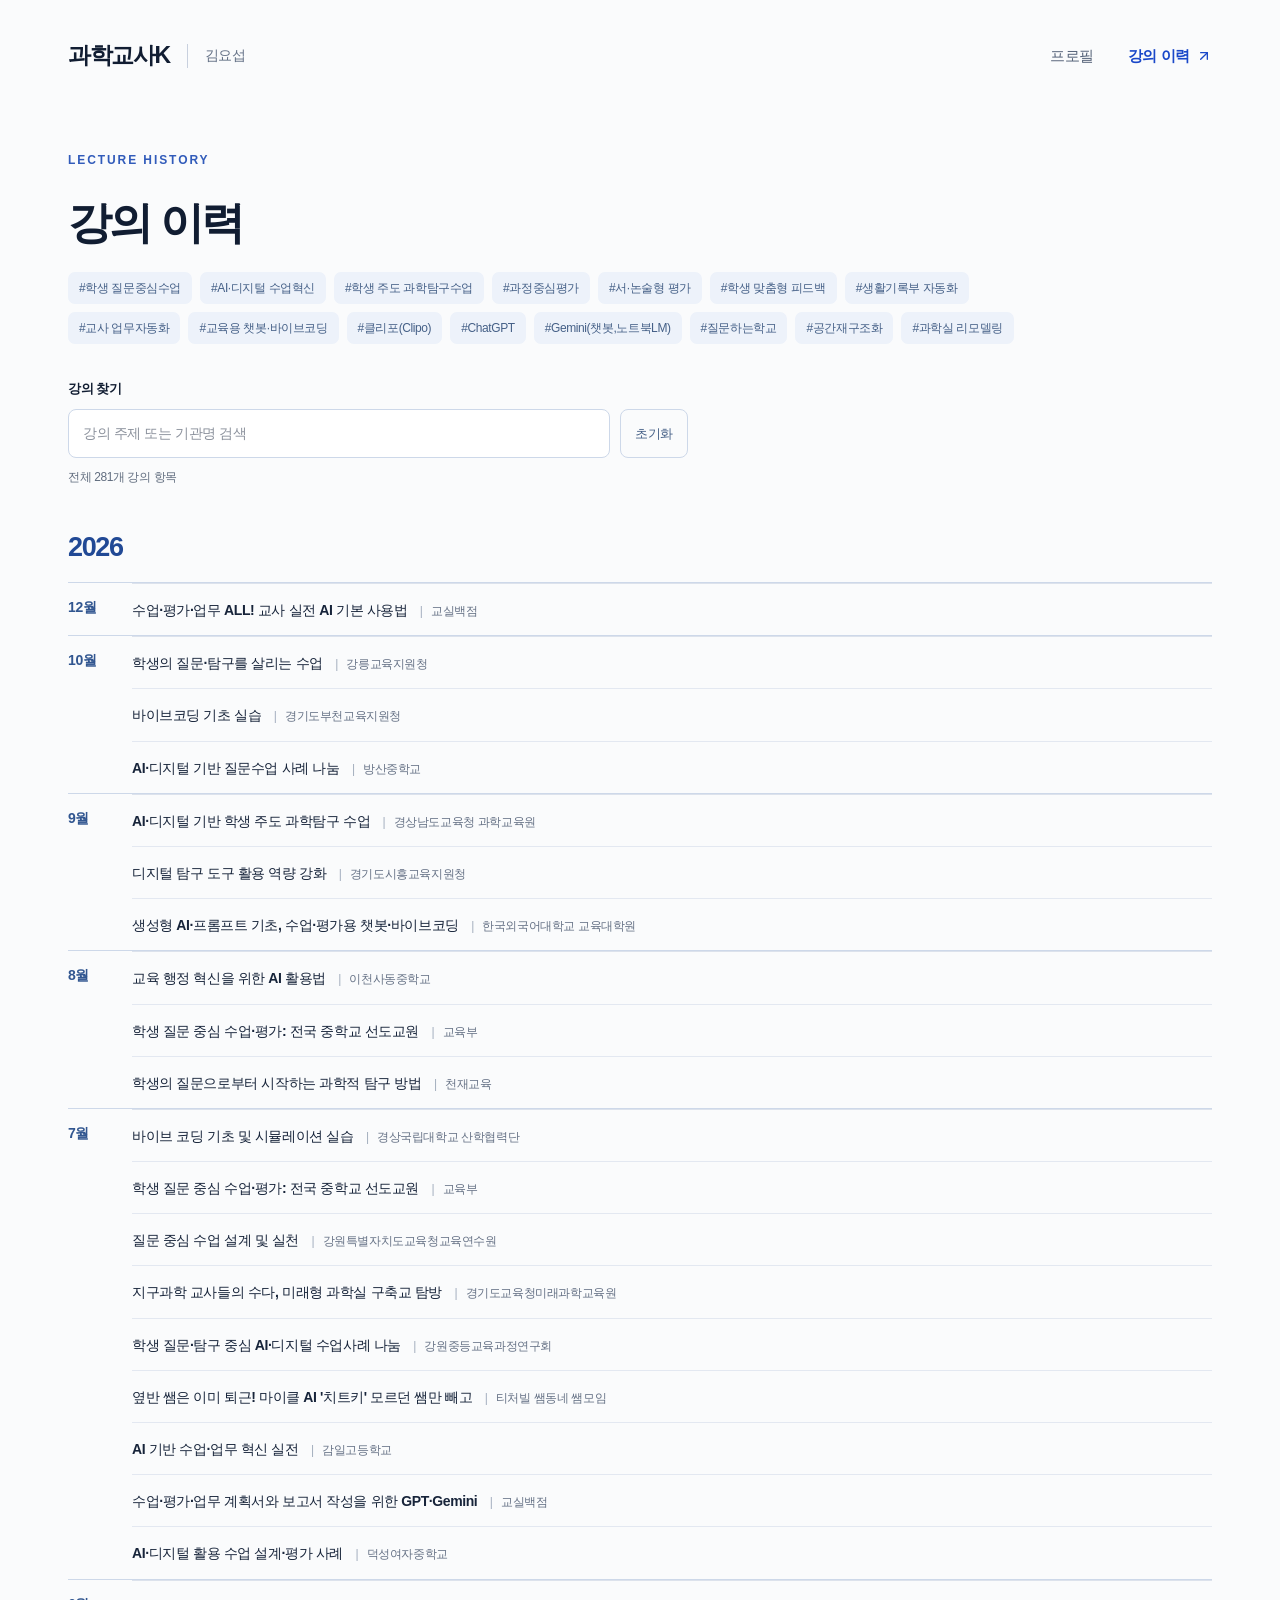
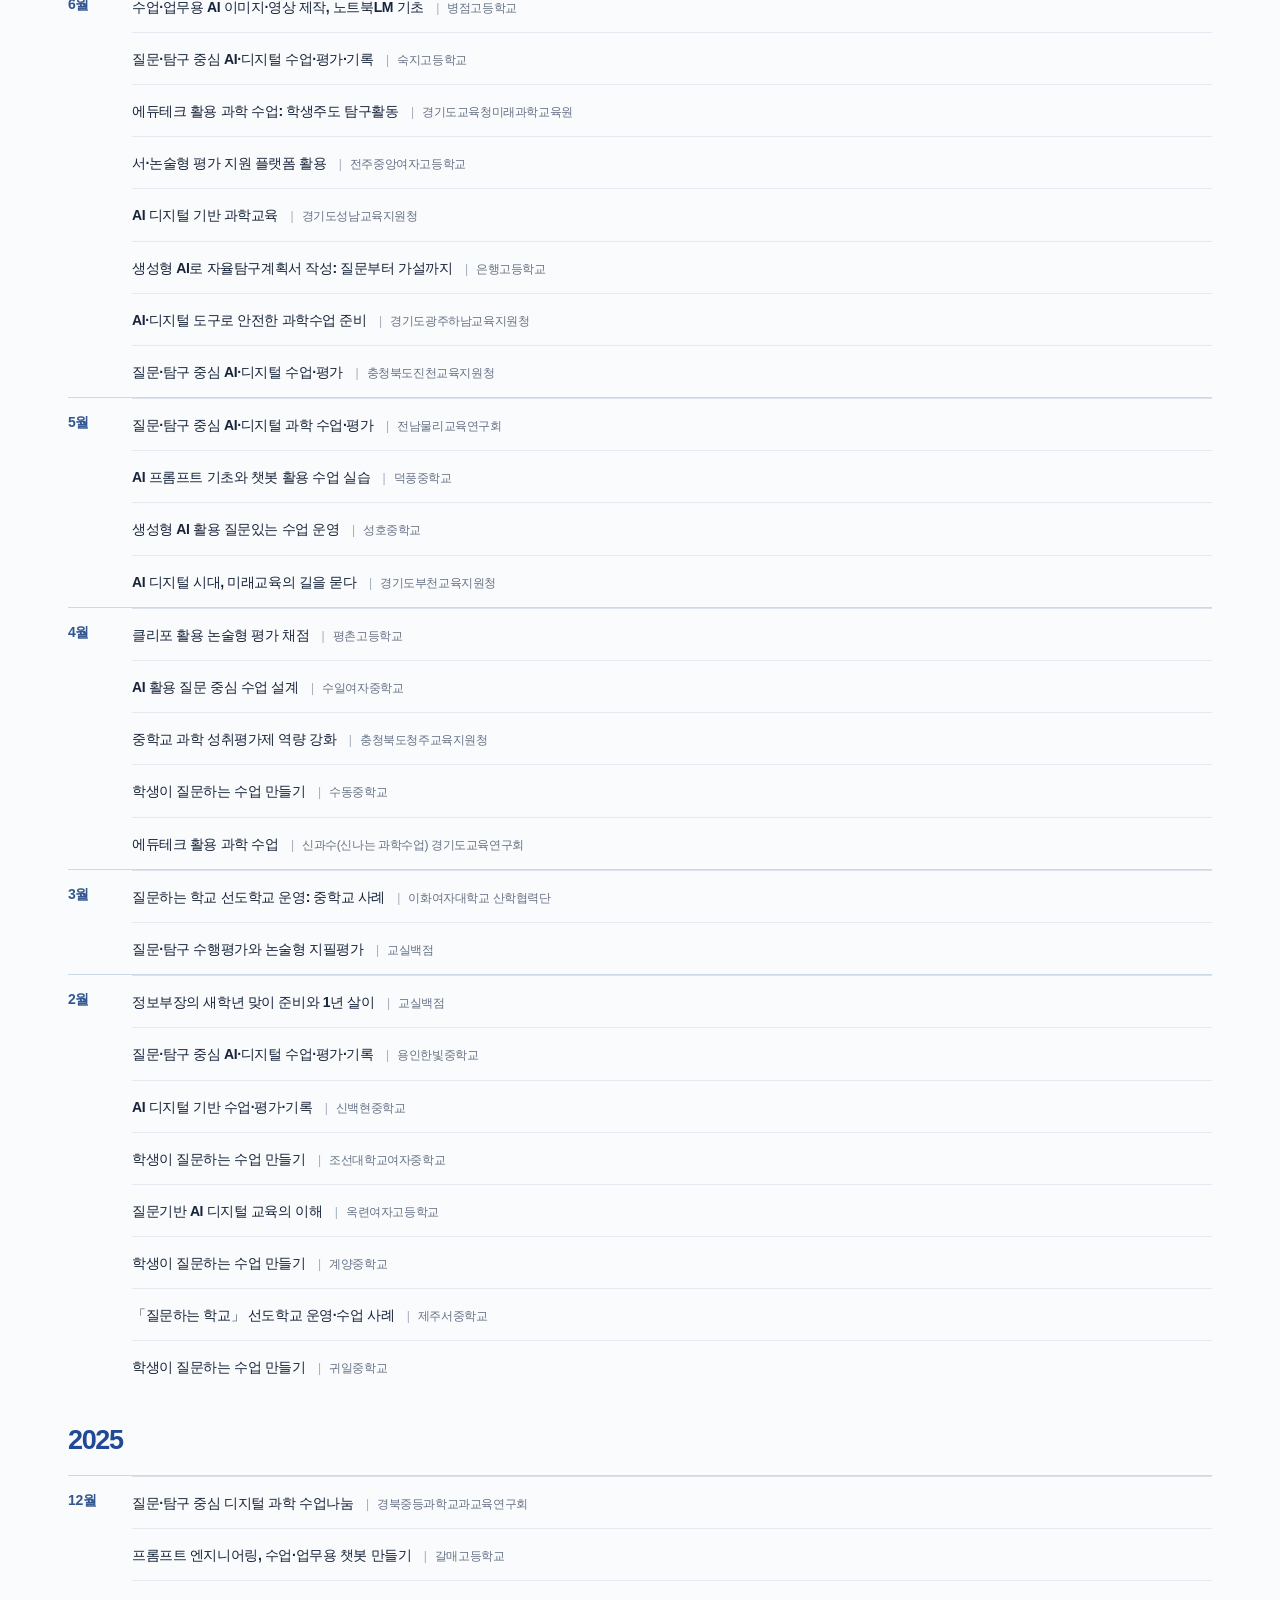
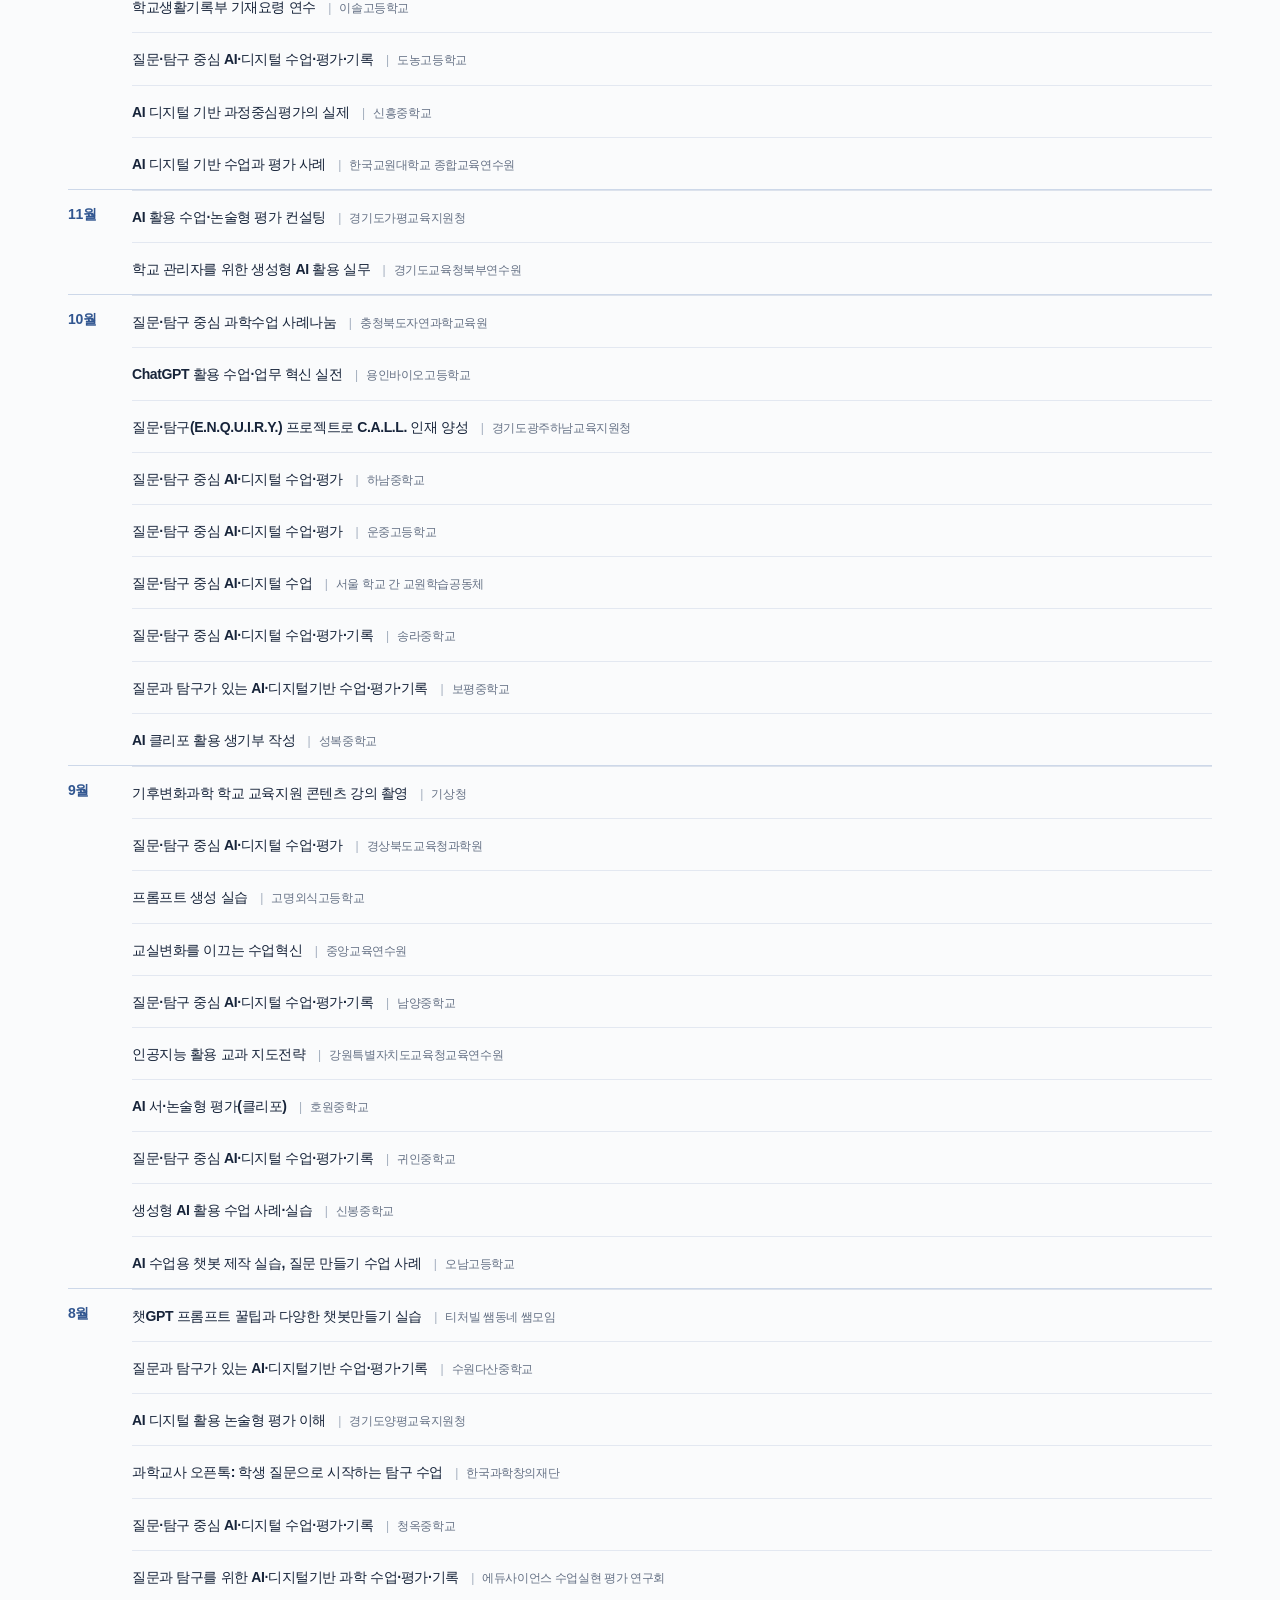
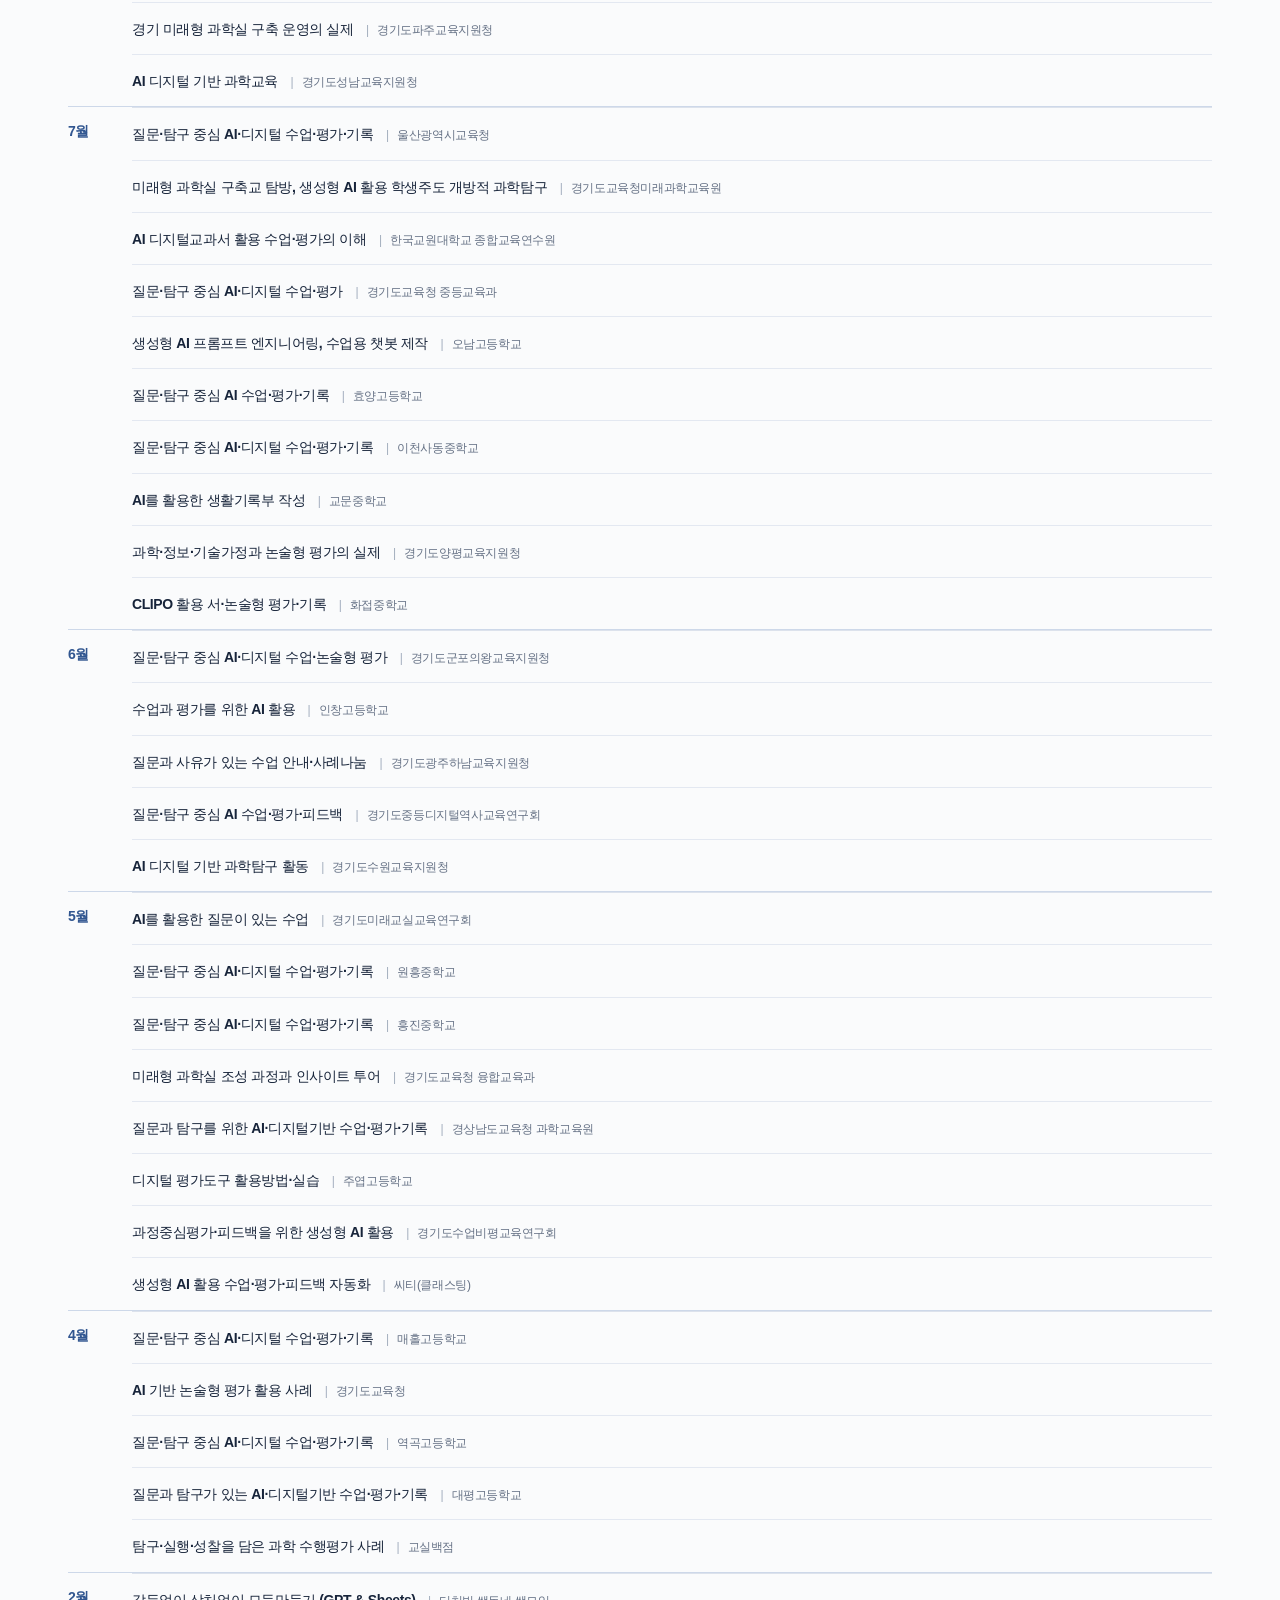
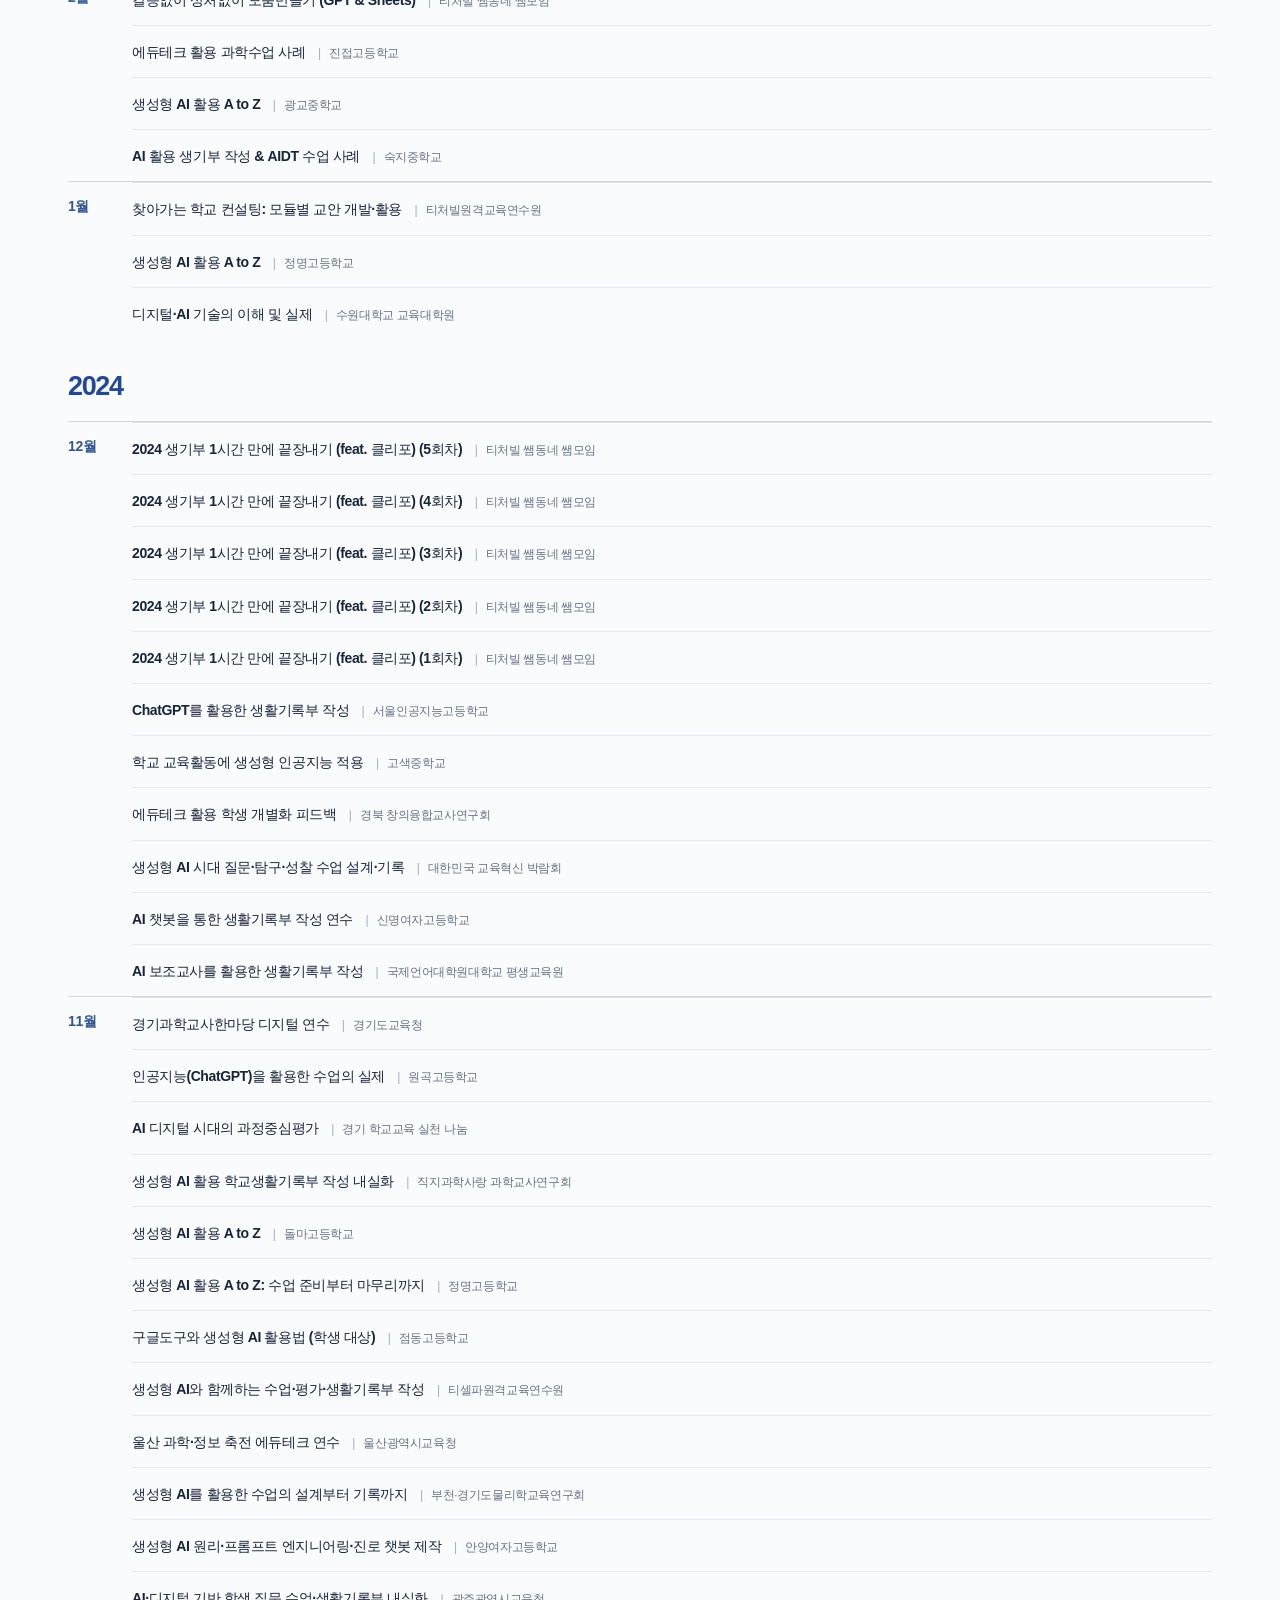
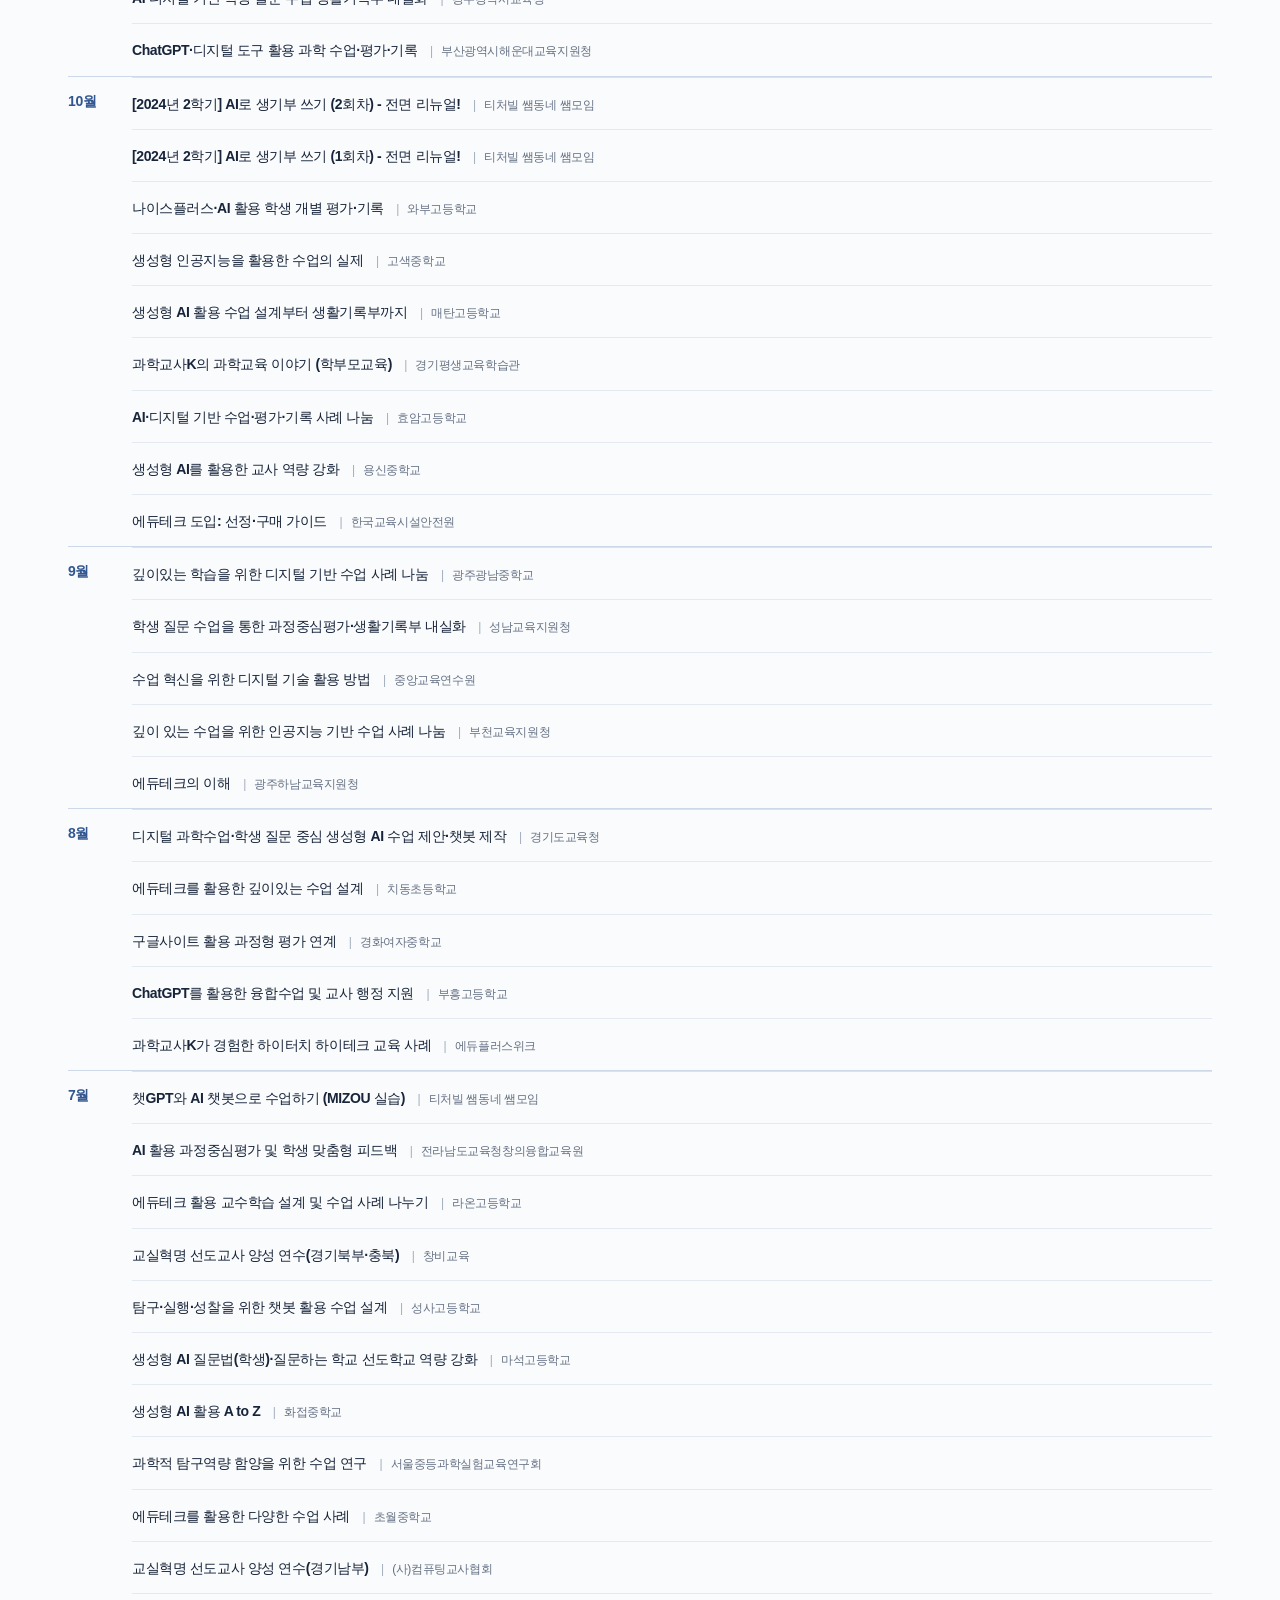
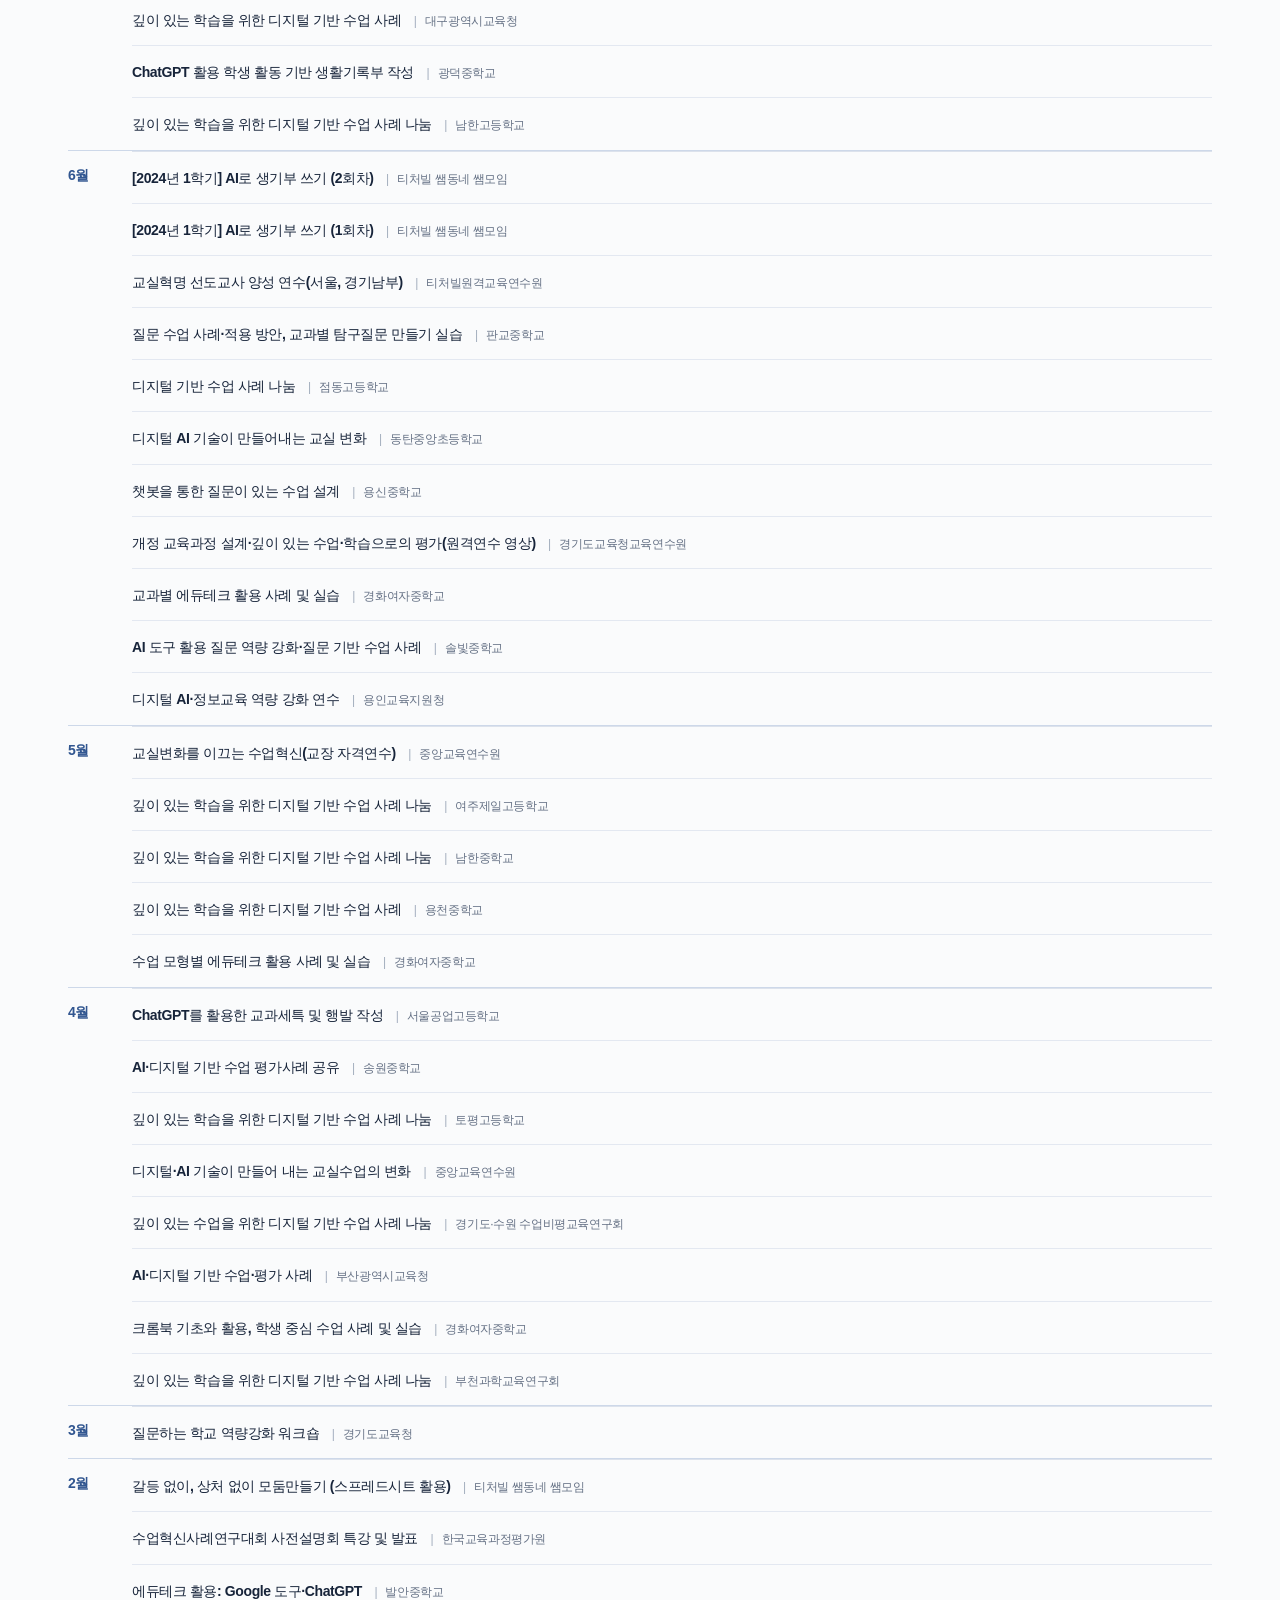
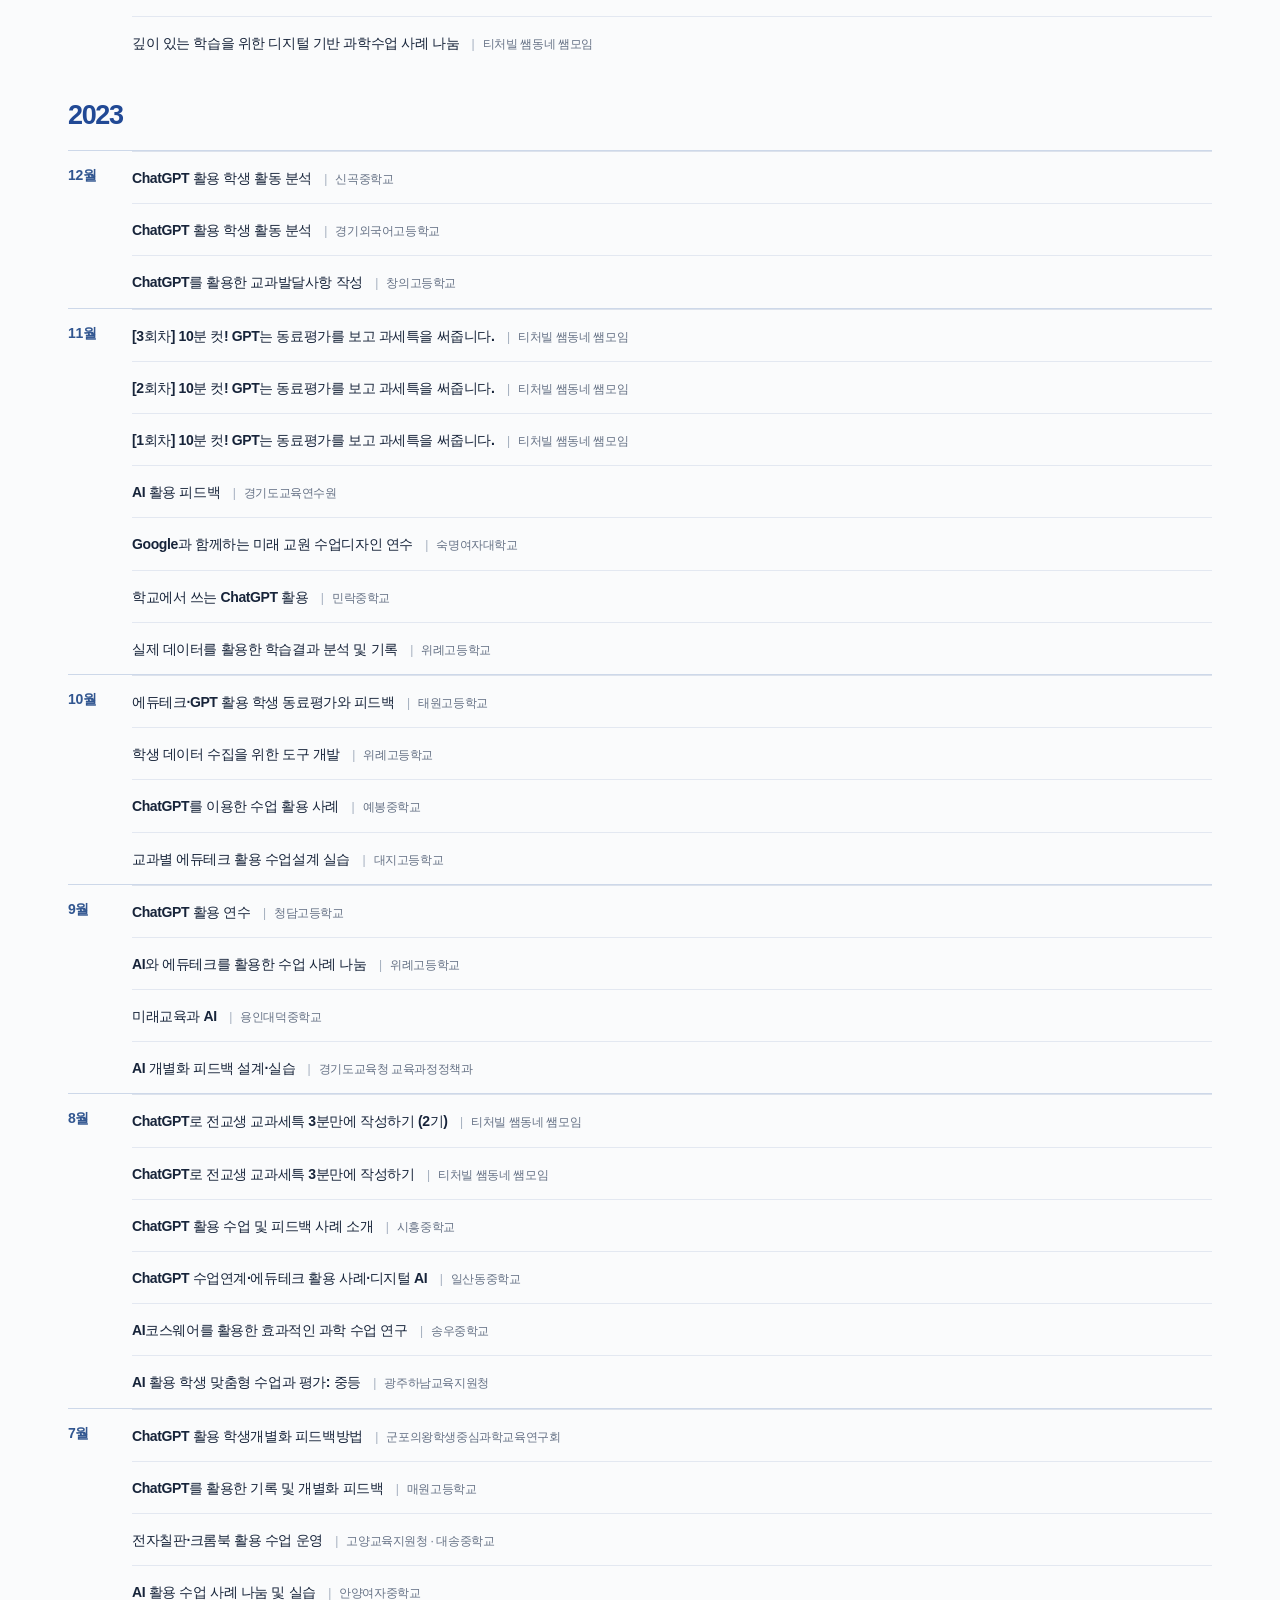
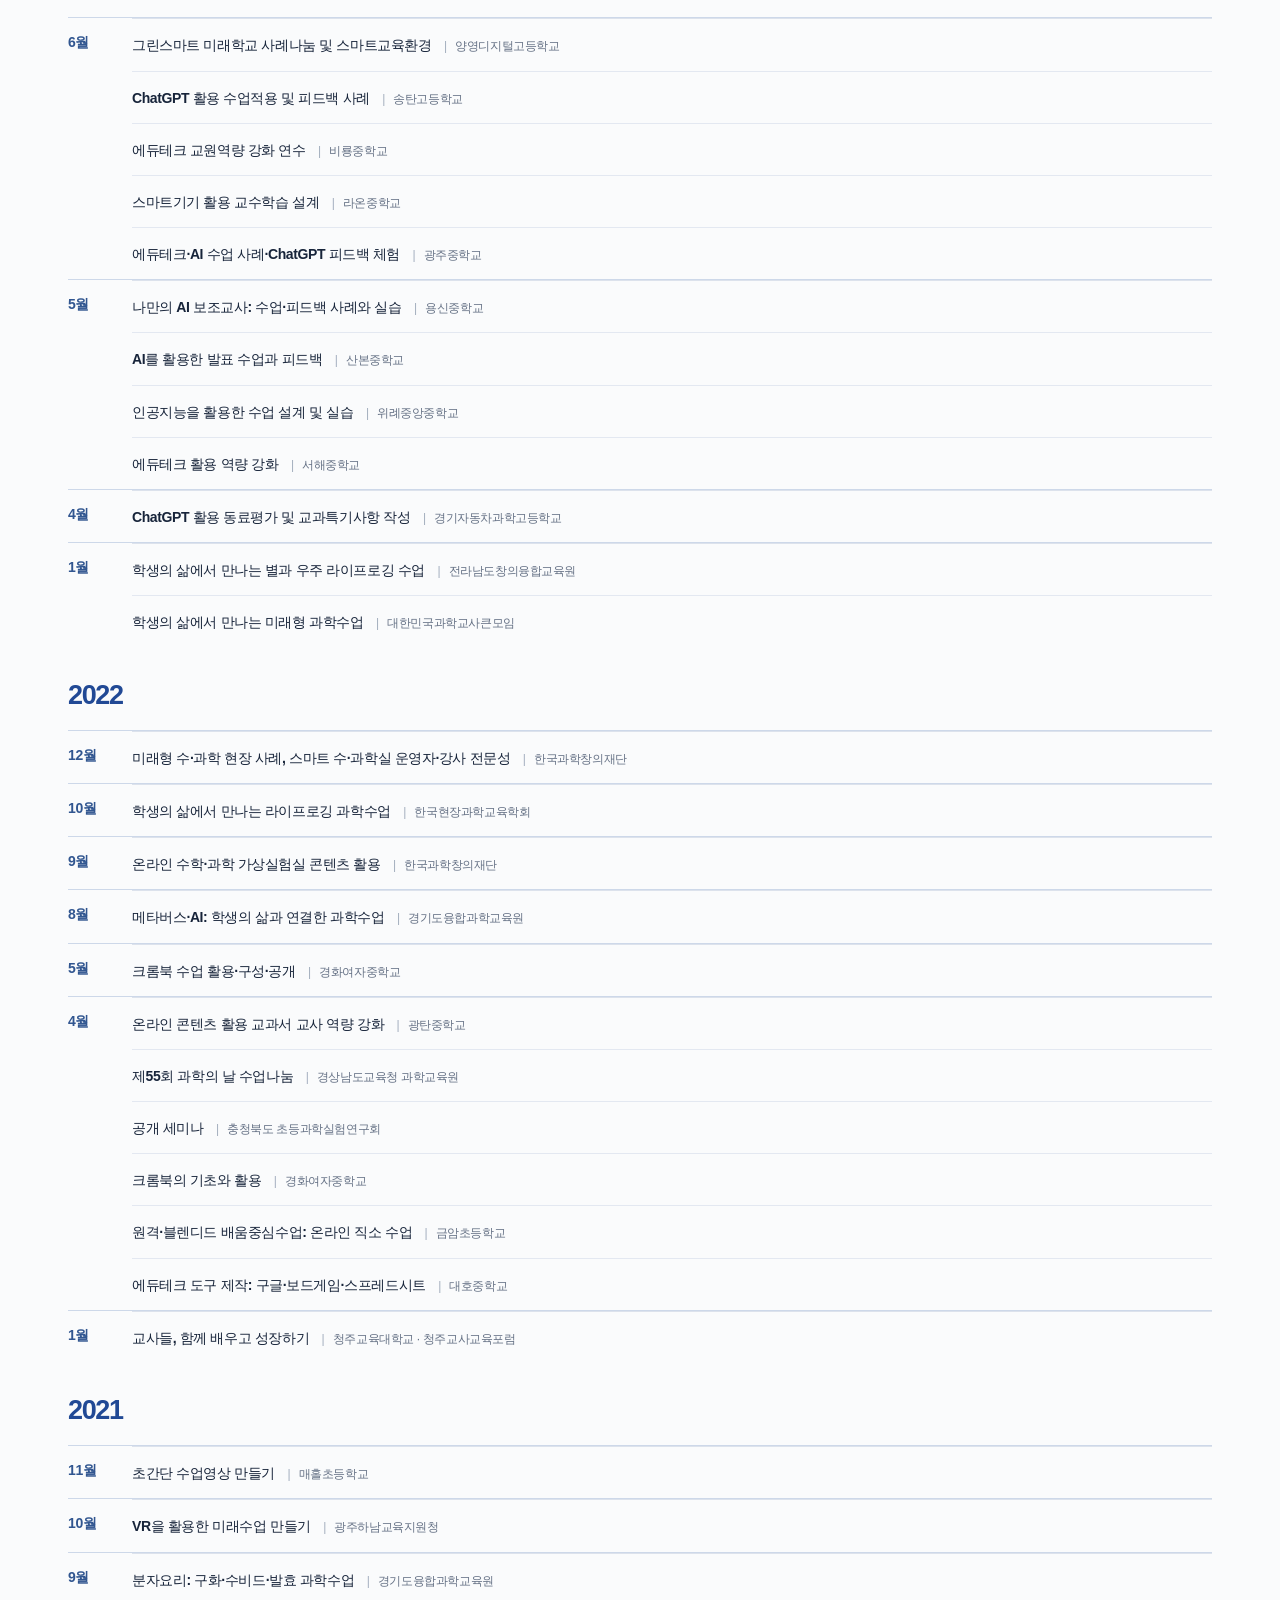
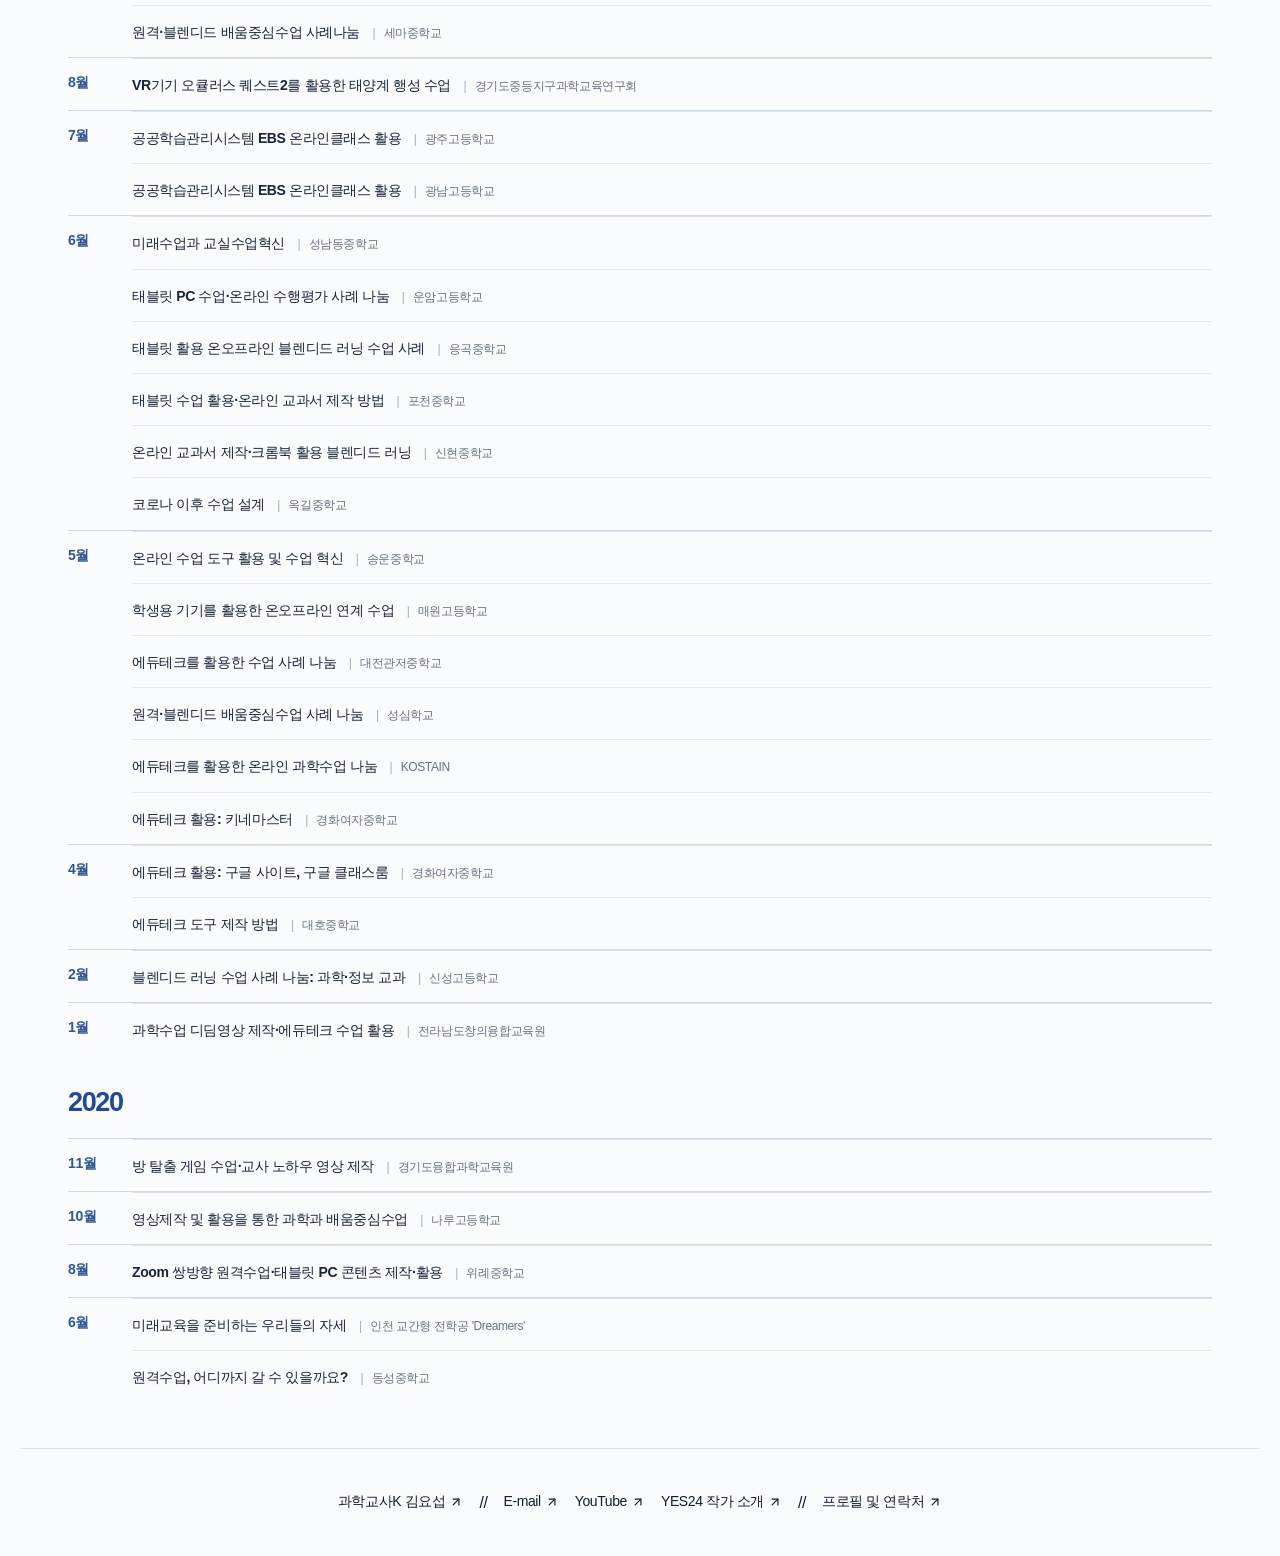
==== commit 080bbffe: "보조 글자 색 대비 개선과 모바일 화면 개선 - 기관명·건수·공통 보조색을 4.5:1 이상으로 조정 - 모바일: 활성 메뉴 노출, 강의 푸터 줄바꿈, 강의 글자 크기, 기관명 제목" ====
--- a/lectures.html
+++ b/lectures.html
@@ -1,2 +1,2 @@
-<!DOCTYPE html><html lang="ko"><head><meta charSet="utf-8"/><meta name="viewport" content="width=device-width, initial-scale=1"/><link rel="stylesheet" href="/index.Cjan6rFQ.css" data-rsc-css-href="/index.Cjan6rFQ.css" data-precedence="vite-rsc/importer-resources"/><title>교사 연수·강의 이력 | 과학교사K 김요섭</title><meta name="description" content="과학교사K 김요섭의 교사 연수·강의 이력. 질문하는 학교와 학생 질문 중심 수업, 학생 주도 과학탐구, ChatGPT·Gemini·노트북LM, 교육용 챗봇, 논술형 평가, 생활기록부·교사 업무자동화 강의를 연도·월·기관별로 확인하세요."/><meta name="keywords" content="과학교사K,김요섭,김요섭 교사,김요섭 강사,질문하는 학교,질문하는학교,질문하는 수업,질문있는 수업,학생 질문 중심 수업,학생 주도 과학탐구,교사 연수,교원 연수,교사 연수 강사,수업 설계,과정 중심 평가,논술형 평가,AI 활용 수업,에듀테크 연수,ChatGPT,Gemini,노트북LM,교육용 챗봇,생활기록부 자동화,교사 업무자동화,공간재구조화,과학실 리모델링"/><meta name="author" content="김요섭 · 과학교사K"/><meta property="og:title" content="교사 연수·강의 이력 | 과학교사K 김요섭"/><meta property="og:description" content="질문 중심 수업부터 생성형 AI, 평가와 생활기록부·교사 업무자동화까지, 교과를 아우르는 교사 연수와 강의 이력을 확인하세요."/><meta property="og:site_name" content="과학교사K 김요섭"/><meta property="og:type" content="website"/><meta property="og:locale" content="ko_KR"/><meta name="twitter:card" content="summary"/><meta name="twitter:title" content="교사 연수·강의 이력 | 과학교사K 김요섭"/><meta name="twitter:description" content="질문 중심 수업부터 생성형 AI, 평가와 생활기록부·교사 업무자동화까지, 교과를 아우르는 교사 연수와 강의 이력을 확인하세요."/><link rel="icon" href="/favicon.ico" sizes="any"/><link rel="icon" href="/favicon-32.png" type="image/png" sizes="32x32"/><link rel="apple-touch-icon" href="/apple-touch-icon.png"/>
-</head><body><a class="skip-link" href="#main">본문 바로가기</a><header class="site-header wrap"><a class="brand" href="/">과학교사K<span>김요섭</span></a><nav aria-label="주 메뉴"><a href="/">프로필</a><a href="/lectures" aria-current="page">강의 이력 <svg xmlns="http://www.w3.org/2000/svg" width="16" height="16" viewBox="0 0 24 24" fill="none" stroke="currentColor" stroke-width="2" stroke-linecap="round" stroke-linejoin="round" class="lucide lucide-arrow-up-right" aria-hidden="true"><path d="M7 7h10v10"></path><path d="M7 17 17 7"></path></svg></a></nav></header><main id="main"><section class="lecture-head lecture-list-head wrap"><p class="eyebrow">LECTURE HISTORY</p><h1>강의 이력</h1><div class="lecture-fields" aria-label="강의 분야"><span>#<!-- -->학생 질문중심수업</span><span>#<!-- -->AI·디지털 수업혁신</span><span>#<!-- -->학생 주도 과학탐구수업</span><span>#<!-- -->과정중심평가</span><span>#<!-- -->서·논술형 평가</span><span>#<!-- -->학생 맞춤형 피드백</span><span>#<!-- -->생활기록부 자동화</span><span>#<!-- -->교사 업무자동화</span><span>#<!-- -->교육용 챗봇·바이브코딩</span><span>#<!-- -->클리포(Clipo)</span><span>#<!-- -->ChatGPT</span><span>#<!-- -->Gemini(챗봇,노트북LM)</span><span>#<!-- -->질문하는학교</span><span>#<!-- -->공간재구조화</span><span>#<!-- -->과학실 리모델링</span></div></section><div class="wrap lecture-search" hidden=""><label for="lecture-search">강의 찾기</label><div class="search-input-row"><input id="lecture-search" type="search" placeholder="강의 주제 또는 기관명 검색" autoComplete="off"/><button type="button" id="search-clear">초기화</button></div><output id="search-status" aria-live="polite"></output></div><div class="wrap lecture-tables"><section class="lecture-table-year"><h2>2026</h2><div class="lecture-history"><section class="lecture-month-group" aria-label="2026년 12월"><h3><time dateTime="2026-12">12<!-- -->월</time></h3><ul><li class="lecture-entry"><strong>수업·평가·업무 ALL! 교사 실전 AI 기본 사용법</strong> <span class="lecture-entry-institution"><span class="lecture-entry-divider" aria-hidden="true">|</span>교실백점</span></li></ul></section><section class="lecture-month-group" aria-label="2026년 10월"><h3><time dateTime="2026-10">10<!-- -->월</time></h3><ul><li class="lecture-entry"><strong>학생의 질문·탐구를 살리는 수업</strong> <span class="lecture-entry-institution"><span class="lecture-entry-divider" aria-hidden="true">|</span>강릉교육지원청</span></li><li class="lecture-entry"><strong>바이브코딩 기초 실습</strong> <span class="lecture-entry-institution"><span class="lecture-entry-divider" aria-hidden="true">|</span>경기도부천교육지원청</span></li><li class="lecture-entry"><strong>AI·디지털 기반 질문수업 사례 나눔</strong> <span class="lecture-entry-institution"><span class="lecture-entry-divider" aria-hidden="true">|</span>방산중학교</span></li></ul></section><section class="lecture-month-group" aria-label="2026년 9월"><h3><time dateTime="2026-09">9<!-- -->월</time></h3><ul><li class="lecture-entry"><strong>AI·디지털 기반 학생 주도 과학탐구 수업</strong> <span class="lecture-entry-institution"><span class="lecture-entry-divider" aria-hidden="true">|</span>경상남도교육청 과학교육원</span></li><li class="lecture-entry"><strong>디지털 탐구 도구 활용 역량 강화</strong> <span class="lecture-entry-institution"><span class="lecture-entry-divider" aria-hidden="true">|</span>경기도시흥교육지원청</span></li><li class="lecture-entry"><strong>생성형 AI·프롬프트 기초, 수업·평가용 챗봇·바이브코딩</strong> <span class="lecture-entry-institution"><span class="lecture-entry-divider" aria-hidden="true">|</span>한국외국어대학교 교육대학원</span></li></ul></section><section class="lecture-month-group" aria-label="2026년 8월"><h3><time dateTime="2026-08">8<!-- -->월</time></h3><ul><li class="lecture-entry"><strong>교육 행정 혁신을 위한 AI 활용법</strong> <span class="lecture-entry-institution"><span class="lecture-entry-divider" aria-hidden="true">|</span>이천사동중학교</span></li><li class="lecture-entry"><strong>학생 질문 중심 수업·평가: 전국 중학교 선도교원</strong> <span class="lecture-entry-institution"><span class="lecture-entry-divider" aria-hidden="true">|</span>교육부</span></li><li class="lecture-entry"><strong>학생의 질문으로부터 시작하는 과학적 탐구 방법</strong> <span class="lecture-entry-institution"><span class="lecture-entry-divider" aria-hidden="true">|</span>천재교육</span></li></ul></section><section class="lecture-month-group" aria-label="2026년 7월"><h3><time dateTime="2026-07">7<!-- -->월</time></h3><ul><li class="lecture-entry"><strong>바이브 코딩 기초 및 시뮬레이션 실습</strong> <span class="lecture-entry-institution"><span class="lecture-entry-divider" aria-hidden="true">|</span>경상국립대학교 산학협력단</span></li><li class="lecture-entry"><strong>학생 질문 중심 수업·평가: 전국 중학교 선도교원</strong> <span class="lecture-entry-institution"><span class="lecture-entry-divider" aria-hidden="true">|</span>교육부</span></li><li class="lecture-entry"><strong>질문 중심 수업 설계 및 실천</strong> <span class="lecture-entry-institution"><span class="lecture-entry-divider" aria-hidden="true">|</span>강원특별자치도교육청교육연수원</span></li><li class="lecture-entry"><strong>지구과학 교사들의 수다, 미래형 과학실 구축교 탐방</strong> <span class="lecture-entry-institution"><span class="lecture-entry-divider" aria-hidden="true">|</span>경기도교육청미래과학교육원</span></li><li class="lecture-entry"><strong>학생 질문·탐구 중심 AI·디지털 수업사례 나눔</strong> <span class="lecture-entry-institution"><span class="lecture-entry-divider" aria-hidden="true">|</span>강원중등교육과정연구회</span></li><li class="lecture-entry" data-meeting-date="2026-07-23" data-meeting-seq="11185"><strong>옆반 쌤은 이미 퇴근! 마이클 AI '치트키' 모르던 쌤만 빼고</strong> <span class="lecture-entry-institution"><span class="lecture-entry-divider" aria-hidden="true">|</span>티처빌 쌤동네 쌤모임</span></li><li class="lecture-entry"><strong>AI 기반 수업·업무 혁신 실전</strong> <span class="lecture-entry-institution"><span class="lecture-entry-divider" aria-hidden="true">|</span>감일고등학교</span></li><li class="lecture-entry"><strong>수업·평가·업무 계획서와 보고서 작성을 위한 GPT·Gemini</strong> <span class="lecture-entry-institution"><span class="lecture-entry-divider" aria-hidden="true">|</span>교실백점</span></li><li class="lecture-entry"><strong>AI·디지털 활용 수업 설계·평가 사례</strong> <span class="lecture-entry-institution"><span class="lecture-entry-divider" aria-hidden="true">|</span>덕성여자중학교</span></li></ul></section><section class="lecture-month-group" aria-label="2026년 6월"><h3><time dateTime="2026-06">6<!-- -->월</time></h3><ul><li class="lecture-entry"><strong>수업·업무용 AI 이미지·영상 제작, 노트북LM 기초</strong> <span class="lecture-entry-institution"><span class="lecture-entry-divider" aria-hidden="true">|</span>병점고등학교</span></li><li class="lecture-entry"><strong>질문·탐구 중심 AI·디지털 수업·평가·기록</strong> <span class="lecture-entry-institution"><span class="lecture-entry-divider" aria-hidden="true">|</span>숙지고등학교</span></li><li class="lecture-entry"><strong>에듀테크 활용 과학 수업: 학생주도 탐구활동</strong> <span class="lecture-entry-institution"><span class="lecture-entry-divider" aria-hidden="true">|</span>경기도교육청미래과학교육원</span></li><li class="lecture-entry"><strong>서·논술형 평가 지원 플랫폼 활용</strong> <span class="lecture-entry-institution"><span class="lecture-entry-divider" aria-hidden="true">|</span>전주중앙여자고등학교</span></li><li class="lecture-entry"><strong>AI 디지털 기반 과학교육</strong> <span class="lecture-entry-institution"><span class="lecture-entry-divider" aria-hidden="true">|</span>경기도성남교육지원청</span></li><li class="lecture-entry"><strong>생성형 AI로 자율탐구계획서 작성: 질문부터 가설까지</strong> <span class="lecture-entry-institution"><span class="lecture-entry-divider" aria-hidden="true">|</span>은행고등학교</span></li><li class="lecture-entry"><strong>AI·디지털 도구로 안전한 과학수업 준비</strong> <span class="lecture-entry-institution"><span class="lecture-entry-divider" aria-hidden="true">|</span>경기도광주하남교육지원청</span></li><li class="lecture-entry"><strong>질문·탐구 중심 AI·디지털 수업·평가</strong> <span class="lecture-entry-institution"><span class="lecture-entry-divider" aria-hidden="true">|</span>충청북도진천교육지원청</span></li></ul></section><section class="lecture-month-group" aria-label="2026년 5월"><h3><time dateTime="2026-05">5<!-- -->월</time></h3><ul><li class="lecture-entry"><strong>질문·탐구 중심 AI·디지털 과학 수업·평가</strong> <span class="lecture-entry-institution"><span class="lecture-entry-divider" aria-hidden="true">|</span>전남물리교육연구회</span></li><li class="lecture-entry"><strong>AI 프롬프트 기초와 챗봇 활용 수업 실습</strong> <span class="lecture-entry-institution"><span class="lecture-entry-divider" aria-hidden="true">|</span>덕풍중학교</span></li><li class="lecture-entry"><strong>생성형 AI 활용 질문있는 수업 운영</strong> <span class="lecture-entry-institution"><span class="lecture-entry-divider" aria-hidden="true">|</span>성호중학교</span></li><li class="lecture-entry"><strong>AI 디지털 시대, 미래교육의 길을 묻다</strong> <span class="lecture-entry-institution"><span class="lecture-entry-divider" aria-hidden="true">|</span>경기도부천교육지원청</span></li></ul></section><section class="lecture-month-group" aria-label="2026년 4월"><h3><time dateTime="2026-04">4<!-- -->월</time></h3><ul><li class="lecture-entry"><strong>클리포 활용 논술형 평가 채점</strong> <span class="lecture-entry-institution"><span class="lecture-entry-divider" aria-hidden="true">|</span>평촌고등학교</span></li><li class="lecture-entry"><strong>AI 활용 질문 중심 수업 설계</strong> <span class="lecture-entry-institution"><span class="lecture-entry-divider" aria-hidden="true">|</span>수일여자중학교</span></li><li class="lecture-entry"><strong>중학교 과학 성취평가제 역량 강화</strong> <span class="lecture-entry-institution"><span class="lecture-entry-divider" aria-hidden="true">|</span>충청북도청주교육지원청</span></li><li class="lecture-entry"><strong>학생이 질문하는 수업 만들기</strong> <span class="lecture-entry-institution"><span class="lecture-entry-divider" aria-hidden="true">|</span>수동중학교</span></li><li class="lecture-entry"><strong>에듀테크 활용 과학 수업</strong> <span class="lecture-entry-institution"><span class="lecture-entry-divider" aria-hidden="true">|</span>신과수(신나는 과학수업) 경기도교육연구회</span></li></ul></section><section class="lecture-month-group" aria-label="2026년 3월"><h3><time dateTime="2026-03">3<!-- -->월</time></h3><ul><li class="lecture-entry"><strong>질문하는 학교 선도학교 운영: 중학교 사례</strong> <span class="lecture-entry-institution"><span class="lecture-entry-divider" aria-hidden="true">|</span>이화여자대학교 산학협력단</span></li><li class="lecture-entry"><strong>질문·탐구 수행평가와 논술형 지필평가</strong> <span class="lecture-entry-institution"><span class="lecture-entry-divider" aria-hidden="true">|</span>교실백점</span></li></ul></section><section class="lecture-month-group" aria-label="2026년 2월"><h3><time dateTime="2026-02">2<!-- -->월</time></h3><ul><li class="lecture-entry"><strong>정보부장의 새학년 맞이 준비와 1년 살이</strong> <span class="lecture-entry-institution"><span class="lecture-entry-divider" aria-hidden="true">|</span>교실백점</span></li><li class="lecture-entry"><strong>질문·탐구 중심 AI·디지털 수업·평가·기록</strong> <span class="lecture-entry-institution"><span class="lecture-entry-divider" aria-hidden="true">|</span>용인한빛중학교</span></li><li class="lecture-entry"><strong>AI 디지털 기반 수업·평가·기록</strong> <span class="lecture-entry-institution"><span class="lecture-entry-divider" aria-hidden="true">|</span>신백현중학교</span></li><li class="lecture-entry"><strong>학생이 질문하는 수업 만들기</strong> <span class="lecture-entry-institution"><span class="lecture-entry-divider" aria-hidden="true">|</span>조선대학교여자중학교</span></li><li class="lecture-entry"><strong>질문기반 AI 디지털 교육의 이해</strong> <span class="lecture-entry-institution"><span class="lecture-entry-divider" aria-hidden="true">|</span>옥련여자고등학교</span></li><li class="lecture-entry"><strong>학생이 질문하는 수업 만들기</strong> <span class="lecture-entry-institution"><span class="lecture-entry-divider" aria-hidden="true">|</span>계양중학교</span></li><li class="lecture-entry"><strong>「질문하는 학교」 선도학교 운영·수업 사례</strong> <span class="lecture-entry-institution"><span class="lecture-entry-divider" aria-hidden="true">|</span>제주서중학교</span></li><li class="lecture-entry"><strong>학생이 질문하는 수업 만들기</strong> <span class="lecture-entry-institution"><span class="lecture-entry-divider" aria-hidden="true">|</span>귀일중학교</span></li></ul></section></div></section><section class="lecture-table-year"><h2>2025</h2><div class="lecture-history"><section class="lecture-month-group" aria-label="2025년 12월"><h3><time dateTime="2025-12">12<!-- -->월</time></h3><ul><li class="lecture-entry"><strong>질문·탐구 중심 디지털 과학 수업나눔</strong> <span class="lecture-entry-institution"><span class="lecture-entry-divider" aria-hidden="true">|</span>경북중등과학교과교육연구회</span></li><li class="lecture-entry"><strong>프롬프트 엔지니어링, 수업·업무용 챗봇 만들기</strong> <span class="lecture-entry-institution"><span class="lecture-entry-divider" aria-hidden="true">|</span>갈매고등학교</span></li><li class="lecture-entry"><strong>학교생활기록부 기재요령 연수</strong> <span class="lecture-entry-institution"><span class="lecture-entry-divider" aria-hidden="true">|</span>이솔고등학교</span></li><li class="lecture-entry"><strong>질문·탐구 중심 AI·디지털 수업·평가·기록</strong> <span class="lecture-entry-institution"><span class="lecture-entry-divider" aria-hidden="true">|</span>도농고등학교</span></li><li class="lecture-entry"><strong>AI 디지털 기반 과정중심평가의 실제</strong> <span class="lecture-entry-institution"><span class="lecture-entry-divider" aria-hidden="true">|</span>신흥중학교</span></li><li class="lecture-entry"><strong>AI 디지털 기반 수업과 평가 사례</strong> <span class="lecture-entry-institution"><span class="lecture-entry-divider" aria-hidden="true">|</span>한국교원대학교 종합교육연수원</span></li></ul></section><section class="lecture-month-group" aria-label="2025년 11월"><h3><time dateTime="2025-11">11<!-- -->월</time></h3><ul><li class="lecture-entry"><strong>AI 활용 수업·논술형 평가 컨설팅</strong> <span class="lecture-entry-institution"><span class="lecture-entry-divider" aria-hidden="true">|</span>경기도가평교육지원청</span></li><li class="lecture-entry"><strong>학교 관리자를 위한 생성형 AI 활용 실무</strong> <span class="lecture-entry-institution"><span class="lecture-entry-divider" aria-hidden="true">|</span>경기도교육청북부연수원</span></li></ul></section><section class="lecture-month-group" aria-label="2025년 10월"><h3><time dateTime="2025-10">10<!-- -->월</time></h3><ul><li class="lecture-entry"><strong>질문·탐구 중심 과학수업 사례나눔</strong> <span class="lecture-entry-institution"><span class="lecture-entry-divider" aria-hidden="true">|</span>충청북도자연과학교육원</span></li><li class="lecture-entry"><strong>ChatGPT 활용 수업·업무 혁신 실전</strong> <span class="lecture-entry-institution"><span class="lecture-entry-divider" aria-hidden="true">|</span>용인바이오고등학교</span></li><li class="lecture-entry"><strong>질문·탐구(E.N.Q.U.I.R.Y.) 프로젝트로 C.A.L.L. 인재 양성</strong> <span class="lecture-entry-institution"><span class="lecture-entry-divider" aria-hidden="true">|</span>경기도광주하남교육지원청</span></li><li class="lecture-entry"><strong>질문·탐구 중심 AI·디지털 수업·평가</strong> <span class="lecture-entry-institution"><span class="lecture-entry-divider" aria-hidden="true">|</span>하남중학교</span></li><li class="lecture-entry"><strong>질문·탐구 중심 AI·디지털 수업·평가</strong> <span class="lecture-entry-institution"><span class="lecture-entry-divider" aria-hidden="true">|</span>운중고등학교</span></li><li class="lecture-entry"><strong>질문·탐구 중심 AI·디지털 수업</strong> <span class="lecture-entry-institution"><span class="lecture-entry-divider" aria-hidden="true">|</span>서울 학교 간 교원학습공동체</span></li><li class="lecture-entry"><strong>질문·탐구 중심 AI·디지털 수업·평가·기록</strong> <span class="lecture-entry-institution"><span class="lecture-entry-divider" aria-hidden="true">|</span>송라중학교</span></li><li class="lecture-entry"><strong>질문과 탐구가 있는 AI·디지털기반 수업·평가·기록</strong> <span class="lecture-entry-institution"><span class="lecture-entry-divider" aria-hidden="true">|</span>보평중학교</span></li><li class="lecture-entry"><strong>AI 클리포 활용 생기부 작성</strong> <span class="lecture-entry-institution"><span class="lecture-entry-divider" aria-hidden="true">|</span>성복중학교</span></li></ul></section><section class="lecture-month-group" aria-label="2025년 9월"><h3><time dateTime="2025-09">9<!-- -->월</time></h3><ul><li class="lecture-entry"><strong>기후변화과학 학교 교육지원 콘텐츠 강의 촬영</strong> <span class="lecture-entry-institution"><span class="lecture-entry-divider" aria-hidden="true">|</span>기상청</span></li><li class="lecture-entry"><strong>질문·탐구 중심 AI·디지털 수업·평가</strong> <span class="lecture-entry-institution"><span class="lecture-entry-divider" aria-hidden="true">|</span>경상북도교육청과학원</span></li><li class="lecture-entry"><strong>프롬프트 생성 실습</strong> <span class="lecture-entry-institution"><span class="lecture-entry-divider" aria-hidden="true">|</span>고명외식고등학교</span></li><li class="lecture-entry"><strong>교실변화를 이끄는 수업혁신</strong> <span class="lecture-entry-institution"><span class="lecture-entry-divider" aria-hidden="true">|</span>중앙교육연수원</span></li><li class="lecture-entry"><strong>질문·탐구 중심 AI·디지털 수업·평가·기록</strong> <span class="lecture-entry-institution"><span class="lecture-entry-divider" aria-hidden="true">|</span>남양중학교</span></li><li class="lecture-entry"><strong>인공지능 활용 교과 지도전략</strong> <span class="lecture-entry-institution"><span class="lecture-entry-divider" aria-hidden="true">|</span>강원특별자치도교육청교육연수원</span></li><li class="lecture-entry"><strong>AI 서·논술형 평가(클리포)</strong> <span class="lecture-entry-institution"><span class="lecture-entry-divider" aria-hidden="true">|</span>호원중학교</span></li><li class="lecture-entry"><strong>질문·탐구 중심 AI·디지털 수업·평가·기록</strong> <span class="lecture-entry-institution"><span class="lecture-entry-divider" aria-hidden="true">|</span>귀인중학교</span></li><li class="lecture-entry"><strong>생성형 AI 활용 수업 사례·실습</strong> <span class="lecture-entry-institution"><span class="lecture-entry-divider" aria-hidden="true">|</span>신봉중학교</span></li><li class="lecture-entry"><strong>AI 수업용 챗봇 제작 실습, 질문 만들기 수업 사례</strong> <span class="lecture-entry-institution"><span class="lecture-entry-divider" aria-hidden="true">|</span>오남고등학교</span></li></ul></section><section class="lecture-month-group" aria-label="2025년 8월"><h3><time dateTime="2025-08">8<!-- -->월</time></h3><ul><li class="lecture-entry" data-meeting-date="2025-08-13" data-meeting-seq="8586"><strong>챗GPT 프롬프트 꿀팁과 다양한 챗봇만들기 실습</strong> <span class="lecture-entry-institution"><span class="lecture-entry-divider" aria-hidden="true">|</span>티처빌 쌤동네 쌤모임</span></li><li class="lecture-entry"><strong>질문과 탐구가 있는 AI·디지털기반 수업·평가·기록</strong> <span class="lecture-entry-institution"><span class="lecture-entry-divider" aria-hidden="true">|</span>수원다산중학교</span></li><li class="lecture-entry"><strong>AI 디지털 활용 논술형 평가 이해</strong> <span class="lecture-entry-institution"><span class="lecture-entry-divider" aria-hidden="true">|</span>경기도양평교육지원청</span></li><li class="lecture-entry"><strong>과학교사 오픈톡: 학생 질문으로 시작하는 탐구 수업</strong> <span class="lecture-entry-institution"><span class="lecture-entry-divider" aria-hidden="true">|</span>한국과학창의재단</span></li><li class="lecture-entry"><strong>질문·탐구 중심 AI·디지털 수업·평가·기록</strong> <span class="lecture-entry-institution"><span class="lecture-entry-divider" aria-hidden="true">|</span>청옥중학교</span></li><li class="lecture-entry"><strong>질문과 탐구를 위한 AI·디지털기반 과학 수업·평가·기록</strong> <span class="lecture-entry-institution"><span class="lecture-entry-divider" aria-hidden="true">|</span>에듀사이언스 수업실현 평가 연구회</span></li><li class="lecture-entry"><strong>경기 미래형 과학실 구축 운영의 실제</strong> <span class="lecture-entry-institution"><span class="lecture-entry-divider" aria-hidden="true">|</span>경기도파주교육지원청</span></li><li class="lecture-entry"><strong>AI 디지털 기반 과학교육</strong> <span class="lecture-entry-institution"><span class="lecture-entry-divider" aria-hidden="true">|</span>경기도성남교육지원청</span></li></ul></section><section class="lecture-month-group" aria-label="2025년 7월"><h3><time dateTime="2025-07">7<!-- -->월</time></h3><ul><li class="lecture-entry"><strong>질문·탐구 중심 AI·디지털 수업·평가·기록</strong> <span class="lecture-entry-institution"><span class="lecture-entry-divider" aria-hidden="true">|</span>울산광역시교육청</span></li><li class="lecture-entry"><strong>미래형 과학실 구축교 탐방, 생성형 AI 활용 학생주도 개방적 과학탐구</strong> <span class="lecture-entry-institution"><span class="lecture-entry-divider" aria-hidden="true">|</span>경기도교육청미래과학교육원</span></li><li class="lecture-entry"><strong>AI 디지털교과서 활용 수업·평가의 이해</strong> <span class="lecture-entry-institution"><span class="lecture-entry-divider" aria-hidden="true">|</span>한국교원대학교 종합교육연수원</span></li><li class="lecture-entry"><strong>질문·탐구 중심 AI·디지털 수업·평가</strong> <span class="lecture-entry-institution"><span class="lecture-entry-divider" aria-hidden="true">|</span>경기도교육청 중등교육과</span></li><li class="lecture-entry"><strong>생성형 AI 프롬프트 엔지니어링, 수업용 챗봇 제작</strong> <span class="lecture-entry-institution"><span class="lecture-entry-divider" aria-hidden="true">|</span>오남고등학교</span></li><li class="lecture-entry"><strong>질문·탐구 중심 AI 수업·평가·기록</strong> <span class="lecture-entry-institution"><span class="lecture-entry-divider" aria-hidden="true">|</span>효양고등학교</span></li><li class="lecture-entry"><strong>질문·탐구 중심 AI·디지털 수업·평가·기록</strong> <span class="lecture-entry-institution"><span class="lecture-entry-divider" aria-hidden="true">|</span>이천사동중학교</span></li><li class="lecture-entry"><strong>AI를 활용한 생활기록부 작성</strong> <span class="lecture-entry-institution"><span class="lecture-entry-divider" aria-hidden="true">|</span>교문중학교</span></li><li class="lecture-entry"><strong>과학·정보·기술가정과 논술형 평가의 실제</strong> <span class="lecture-entry-institution"><span class="lecture-entry-divider" aria-hidden="true">|</span>경기도양평교육지원청</span></li><li class="lecture-entry"><strong>CLIPO 활용 서·논술형 평가·기록</strong> <span class="lecture-entry-institution"><span class="lecture-entry-divider" aria-hidden="true">|</span>화접중학교</span></li></ul></section><section class="lecture-month-group" aria-label="2025년 6월"><h3><time dateTime="2025-06">6<!-- -->월</time></h3><ul><li class="lecture-entry"><strong>질문·탐구 중심 AI·디지털 수업·논술형 평가</strong> <span class="lecture-entry-institution"><span class="lecture-entry-divider" aria-hidden="true">|</span>경기도군포의왕교육지원청</span></li><li class="lecture-entry"><strong>수업과 평가를 위한 AI 활용</strong> <span class="lecture-entry-institution"><span class="lecture-entry-divider" aria-hidden="true">|</span>인창고등학교</span></li><li class="lecture-entry"><strong>질문과 사유가 있는 수업 안내·사례나눔</strong> <span class="lecture-entry-institution"><span class="lecture-entry-divider" aria-hidden="true">|</span>경기도광주하남교육지원청</span></li><li class="lecture-entry"><strong>질문·탐구 중심 AI 수업·평가·피드백</strong> <span class="lecture-entry-institution"><span class="lecture-entry-divider" aria-hidden="true">|</span>경기도중등디지털역사교육연구회</span></li><li class="lecture-entry"><strong>AI 디지털 기반 과학탐구 활동</strong> <span class="lecture-entry-institution"><span class="lecture-entry-divider" aria-hidden="true">|</span>경기도수원교육지원청</span></li></ul></section><section class="lecture-month-group" aria-label="2025년 5월"><h3><time dateTime="2025-05">5<!-- -->월</time></h3><ul><li class="lecture-entry"><strong>AI를 활용한 질문이 있는 수업</strong> <span class="lecture-entry-institution"><span class="lecture-entry-divider" aria-hidden="true">|</span>경기도미래교실교육연구회</span></li><li class="lecture-entry"><strong>질문·탐구 중심 AI·디지털 수업·평가·기록</strong> <span class="lecture-entry-institution"><span class="lecture-entry-divider" aria-hidden="true">|</span>원흥중학교</span></li><li class="lecture-entry"><strong>질문·탐구 중심 AI·디지털 수업·평가·기록</strong> <span class="lecture-entry-institution"><span class="lecture-entry-divider" aria-hidden="true">|</span>흥진중학교</span></li><li class="lecture-entry"><strong>미래형 과학실 조성 과정과 인사이트 투어</strong> <span class="lecture-entry-institution"><span class="lecture-entry-divider" aria-hidden="true">|</span>경기도교육청 융합교육과</span></li><li class="lecture-entry"><strong>질문과 탐구를 위한 AI·디지털기반 수업·평가·기록</strong> <span class="lecture-entry-institution"><span class="lecture-entry-divider" aria-hidden="true">|</span>경상남도교육청 과학교육원</span></li><li class="lecture-entry"><strong>디지털 평가도구 활용방법·실습</strong> <span class="lecture-entry-institution"><span class="lecture-entry-divider" aria-hidden="true">|</span>주엽고등학교</span></li><li class="lecture-entry"><strong>과정중심평가·피드백을 위한 생성형 AI 활용</strong> <span class="lecture-entry-institution"><span class="lecture-entry-divider" aria-hidden="true">|</span>경기도수업비평교육연구회</span></li><li class="lecture-entry"><strong>생성형 AI 활용 수업·평가·피드백 자동화</strong> <span class="lecture-entry-institution"><span class="lecture-entry-divider" aria-hidden="true">|</span>씨티(클래스팅)</span></li></ul></section><section class="lecture-month-group" aria-label="2025년 4월"><h3><time dateTime="2025-04">4<!-- -->월</time></h3><ul><li class="lecture-entry"><strong>질문·탐구 중심 AI·디지털 수업·평가·기록</strong> <span class="lecture-entry-institution"><span class="lecture-entry-divider" aria-hidden="true">|</span>매홀고등학교</span></li><li class="lecture-entry"><strong>AI 기반 논술형 평가 활용 사례</strong> <span class="lecture-entry-institution"><span class="lecture-entry-divider" aria-hidden="true">|</span>경기도교육청</span></li><li class="lecture-entry"><strong>질문·탐구 중심 AI·디지털 수업·평가·기록</strong> <span class="lecture-entry-institution"><span class="lecture-entry-divider" aria-hidden="true">|</span>역곡고등학교</span></li><li class="lecture-entry"><strong>질문과 탐구가 있는 AI·디지털기반 수업·평가·기록</strong> <span class="lecture-entry-institution"><span class="lecture-entry-divider" aria-hidden="true">|</span>대평고등학교</span></li><li class="lecture-entry"><strong>탐구·실행·성찰을 담은 과학 수행평가 사례</strong> <span class="lecture-entry-institution"><span class="lecture-entry-divider" aria-hidden="true">|</span>교실백점</span></li></ul></section><section class="lecture-month-group" aria-label="2025년 2월"><h3><time dateTime="2025-02">2<!-- -->월</time></h3><ul><li class="lecture-entry" data-meeting-date="2025-02-28" data-meeting-seq="6858"><strong>갈등없이 상처없이 모둠만들기 (GPT &amp; Sheets)</strong> <span class="lecture-entry-institution"><span class="lecture-entry-divider" aria-hidden="true">|</span>티처빌 쌤동네 쌤모임</span></li><li class="lecture-entry"><strong>에듀테크 활용 과학수업 사례</strong> <span class="lecture-entry-institution"><span class="lecture-entry-divider" aria-hidden="true">|</span>진접고등학교</span></li><li class="lecture-entry"><strong>생성형 AI 활용 A to Z</strong> <span class="lecture-entry-institution"><span class="lecture-entry-divider" aria-hidden="true">|</span>광교중학교</span></li><li class="lecture-entry"><strong>AI 활용 생기부 작성 &amp; AIDT 수업 사례</strong> <span class="lecture-entry-institution"><span class="lecture-entry-divider" aria-hidden="true">|</span>숙지중학교</span></li></ul></section><section class="lecture-month-group" aria-label="2025년 1월"><h3><time dateTime="2025-01">1<!-- -->월</time></h3><ul><li class="lecture-entry"><strong>찾아가는 학교 컨설팅: 모듈별 교안 개발·활용</strong> <span class="lecture-entry-institution"><span class="lecture-entry-divider" aria-hidden="true">|</span>티처빌원격교육연수원</span></li><li class="lecture-entry"><strong>생성형 AI 활용 A to Z</strong> <span class="lecture-entry-institution"><span class="lecture-entry-divider" aria-hidden="true">|</span>정명고등학교</span></li><li class="lecture-entry"><strong>디지털·AI 기술의 이해 및 실제</strong> <span class="lecture-entry-institution"><span class="lecture-entry-divider" aria-hidden="true">|</span>수원대학교 교육대학원</span></li></ul></section></div></section><section class="lecture-table-year"><h2>2024</h2><div class="lecture-history"><section class="lecture-month-group" aria-label="2024년 12월"><h3><time dateTime="2024-12">12<!-- -->월</time></h3><ul><li class="lecture-entry" data-meeting-date="2024-12-22" data-meeting-seq="7140"><strong>2024 생기부 1시간 만에 끝장내기 (feat. 클리포) (5회차)</strong> <span class="lecture-entry-institution"><span class="lecture-entry-divider" aria-hidden="true">|</span>티처빌 쌤동네 쌤모임</span></li><li class="lecture-entry" data-meeting-date="2024-12-21" data-meeting-seq="7139"><strong>2024 생기부 1시간 만에 끝장내기 (feat. 클리포) (4회차)</strong> <span class="lecture-entry-institution"><span class="lecture-entry-divider" aria-hidden="true">|</span>티처빌 쌤동네 쌤모임</span></li><li class="lecture-entry" data-meeting-date="2024-12-18" data-meeting-seq="7137"><strong>2024 생기부 1시간 만에 끝장내기 (feat. 클리포) (3회차)</strong> <span class="lecture-entry-institution"><span class="lecture-entry-divider" aria-hidden="true">|</span>티처빌 쌤동네 쌤모임</span></li><li class="lecture-entry" data-meeting-date="2024-12-16" data-meeting-seq="7138"><strong>2024 생기부 1시간 만에 끝장내기 (feat. 클리포) (2회차)</strong> <span class="lecture-entry-institution"><span class="lecture-entry-divider" aria-hidden="true">|</span>티처빌 쌤동네 쌤모임</span></li><li class="lecture-entry" data-meeting-date="2024-12-12" data-meeting-seq="7136"><strong>2024 생기부 1시간 만에 끝장내기 (feat. 클리포) (1회차)</strong> <span class="lecture-entry-institution"><span class="lecture-entry-divider" aria-hidden="true">|</span>티처빌 쌤동네 쌤모임</span></li><li class="lecture-entry"><strong>ChatGPT를 활용한 생활기록부 작성</strong> <span class="lecture-entry-institution"><span class="lecture-entry-divider" aria-hidden="true">|</span>서울인공지능고등학교</span></li><li class="lecture-entry"><strong>학교 교육활동에 생성형 인공지능 적용</strong> <span class="lecture-entry-institution"><span class="lecture-entry-divider" aria-hidden="true">|</span>고색중학교</span></li><li class="lecture-entry"><strong>에듀테크 활용 학생 개별화 피드백</strong> <span class="lecture-entry-institution"><span class="lecture-entry-divider" aria-hidden="true">|</span>경북 창의융합교사연구회</span></li><li class="lecture-entry"><strong>생성형 AI 시대 질문·탐구·성찰 수업 설계·기록</strong> <span class="lecture-entry-institution"><span class="lecture-entry-divider" aria-hidden="true">|</span>대한민국 교육혁신 박람회</span></li><li class="lecture-entry"><strong>AI 챗봇을 통한 생활기록부 작성 연수</strong> <span class="lecture-entry-institution"><span class="lecture-entry-divider" aria-hidden="true">|</span>신명여자고등학교</span></li><li class="lecture-entry"><strong>AI 보조교사를 활용한 생활기록부 작성</strong> <span class="lecture-entry-institution"><span class="lecture-entry-divider" aria-hidden="true">|</span>국제언어대학원대학교 평생교육원</span></li></ul></section><section class="lecture-month-group" aria-label="2024년 11월"><h3><time dateTime="2024-11">11<!-- -->월</time></h3><ul><li class="lecture-entry"><strong>경기과학교사한마당 디지털 연수</strong> <span class="lecture-entry-institution"><span class="lecture-entry-divider" aria-hidden="true">|</span>경기도교육청</span></li><li class="lecture-entry"><strong>인공지능(ChatGPT)을 활용한 수업의 실제</strong> <span class="lecture-entry-institution"><span class="lecture-entry-divider" aria-hidden="true">|</span>원곡고등학교</span></li><li class="lecture-entry"><strong>AI 디지털 시대의 과정중심평가</strong> <span class="lecture-entry-institution"><span class="lecture-entry-divider" aria-hidden="true">|</span>경기 학교교육 실천 나눔</span></li><li class="lecture-entry"><strong>생성형 AI 활용 학교생활기록부 작성 내실화</strong> <span class="lecture-entry-institution"><span class="lecture-entry-divider" aria-hidden="true">|</span>직지과학사랑 과학교사연구회</span></li><li class="lecture-entry"><strong>생성형 AI 활용 A to Z</strong> <span class="lecture-entry-institution"><span class="lecture-entry-divider" aria-hidden="true">|</span>돌마고등학교</span></li><li class="lecture-entry"><strong>생성형 AI 활용 A to Z: 수업 준비부터 마무리까지</strong> <span class="lecture-entry-institution"><span class="lecture-entry-divider" aria-hidden="true">|</span>정명고등학교</span></li><li class="lecture-entry"><strong>구글도구와 생성형 AI 활용법 (학생 대상)</strong> <span class="lecture-entry-institution"><span class="lecture-entry-divider" aria-hidden="true">|</span>점동고등학교</span></li><li class="lecture-entry"><strong>생성형 AI와 함께하는 수업·평가·생활기록부 작성</strong> <span class="lecture-entry-institution"><span class="lecture-entry-divider" aria-hidden="true">|</span>티셀파원격교육연수원</span></li><li class="lecture-entry"><strong>울산 과학·정보 축전 에듀테크 연수</strong> <span class="lecture-entry-institution"><span class="lecture-entry-divider" aria-hidden="true">|</span>울산광역시교육청</span></li><li class="lecture-entry"><strong>생성형 AI를 활용한 수업의 설계부터 기록까지</strong> <span class="lecture-entry-institution"><span class="lecture-entry-divider" aria-hidden="true">|</span>부천·경기도물리학교육연구회</span></li><li class="lecture-entry"><strong>생성형 AI 원리·프롬프트 엔지니어링·진로 챗봇 제작</strong> <span class="lecture-entry-institution"><span class="lecture-entry-divider" aria-hidden="true">|</span>안양여자고등학교</span></li><li class="lecture-entry"><strong>AI·디지털 기반 학생 질문 수업·생활기록부 내실화</strong> <span class="lecture-entry-institution"><span class="lecture-entry-divider" aria-hidden="true">|</span>광주광역시교육청</span></li><li class="lecture-entry"><strong>ChatGPT·디지털 도구 활용 과학 수업·평가·기록</strong> <span class="lecture-entry-institution"><span class="lecture-entry-divider" aria-hidden="true">|</span>부산광역시해운대교육지원청</span></li></ul></section><section class="lecture-month-group" aria-label="2024년 10월"><h3><time dateTime="2024-10">10<!-- -->월</time></h3><ul><li class="lecture-entry" data-meeting-date="2024-10-14" data-meeting-seq="6685"><strong>[2024년 2학기] AI로 생기부 쓰기 (2회차) - 전면 리뉴얼!</strong> <span class="lecture-entry-institution"><span class="lecture-entry-divider" aria-hidden="true">|</span>티처빌 쌤동네 쌤모임</span></li><li class="lecture-entry" data-meeting-date="2024-10-08" data-meeting-seq="6634"><strong>[2024년 2학기] AI로 생기부 쓰기 (1회차) - 전면 리뉴얼!</strong> <span class="lecture-entry-institution"><span class="lecture-entry-divider" aria-hidden="true">|</span>티처빌 쌤동네 쌤모임</span></li><li class="lecture-entry"><strong>나이스플러스·AI 활용 학생 개별 평가·기록</strong> <span class="lecture-entry-institution"><span class="lecture-entry-divider" aria-hidden="true">|</span>와부고등학교</span></li><li class="lecture-entry"><strong>생성형 인공지능을 활용한 수업의 실제</strong> <span class="lecture-entry-institution"><span class="lecture-entry-divider" aria-hidden="true">|</span>고색중학교</span></li><li class="lecture-entry"><strong>생성형 AI 활용 수업 설계부터 생활기록부까지</strong> <span class="lecture-entry-institution"><span class="lecture-entry-divider" aria-hidden="true">|</span>매탄고등학교</span></li><li class="lecture-entry"><strong>과학교사K의 과학교육 이야기 (학부모교육)</strong> <span class="lecture-entry-institution"><span class="lecture-entry-divider" aria-hidden="true">|</span>경기평생교육학습관</span></li><li class="lecture-entry"><strong>AI·디지털 기반 수업·평가·기록 사례 나눔</strong> <span class="lecture-entry-institution"><span class="lecture-entry-divider" aria-hidden="true">|</span>효암고등학교</span></li><li class="lecture-entry"><strong>생성형 AI를 활용한 교사 역량 강화</strong> <span class="lecture-entry-institution"><span class="lecture-entry-divider" aria-hidden="true">|</span>용신중학교</span></li><li class="lecture-entry"><strong>에듀테크 도입: 선정·구매 가이드</strong> <span class="lecture-entry-institution"><span class="lecture-entry-divider" aria-hidden="true">|</span>한국교육시설안전원</span></li></ul></section><section class="lecture-month-group" aria-label="2024년 9월"><h3><time dateTime="2024-09">9<!-- -->월</time></h3><ul><li class="lecture-entry"><strong>깊이있는 학습을 위한 디지털 기반 수업 사례 나눔</strong> <span class="lecture-entry-institution"><span class="lecture-entry-divider" aria-hidden="true">|</span>광주광남중학교</span></li><li class="lecture-entry"><strong>학생 질문 수업을 통한 과정중심평가·생활기록부 내실화</strong> <span class="lecture-entry-institution"><span class="lecture-entry-divider" aria-hidden="true">|</span>성남교육지원청</span></li><li class="lecture-entry"><strong>수업 혁신을 위한 디지털 기술 활용 방법</strong> <span class="lecture-entry-institution"><span class="lecture-entry-divider" aria-hidden="true">|</span>중앙교육연수원</span></li><li class="lecture-entry"><strong>깊이 있는 수업을 위한 인공지능 기반 수업 사례 나눔</strong> <span class="lecture-entry-institution"><span class="lecture-entry-divider" aria-hidden="true">|</span>부천교육지원청</span></li><li class="lecture-entry"><strong>에듀테크의 이해</strong> <span class="lecture-entry-institution"><span class="lecture-entry-divider" aria-hidden="true">|</span>광주하남교육지원청</span></li></ul></section><section class="lecture-month-group" aria-label="2024년 8월"><h3><time dateTime="2024-08">8<!-- -->월</time></h3><ul><li class="lecture-entry"><strong>디지털 과학수업·학생 질문 중심 생성형 AI 수업 제안·챗봇 제작</strong> <span class="lecture-entry-institution"><span class="lecture-entry-divider" aria-hidden="true">|</span>경기도교육청</span></li><li class="lecture-entry"><strong>에듀테크를 활용한 깊이있는 수업 설계</strong> <span class="lecture-entry-institution"><span class="lecture-entry-divider" aria-hidden="true">|</span>치동초등학교</span></li><li class="lecture-entry"><strong>구글사이트 활용 과정형 평가 연계</strong> <span class="lecture-entry-institution"><span class="lecture-entry-divider" aria-hidden="true">|</span>경화여자중학교</span></li><li class="lecture-entry"><strong>ChatGPT를 활용한 융합수업 및 교사 행정 지원</strong> <span class="lecture-entry-institution"><span class="lecture-entry-divider" aria-hidden="true">|</span>부흥고등학교</span></li><li class="lecture-entry"><strong>과학교사K가 경험한 하이터치 하이테크 교육 사례</strong> <span class="lecture-entry-institution"><span class="lecture-entry-divider" aria-hidden="true">|</span>에듀플러스위크</span></li></ul></section><section class="lecture-month-group" aria-label="2024년 7월"><h3><time dateTime="2024-07">7<!-- -->월</time></h3><ul><li class="lecture-entry" data-meeting-date="2024-07-23" data-meeting-seq="5990"><strong>챗GPT와 AI 챗봇으로 수업하기 (MIZOU 실습)</strong> <span class="lecture-entry-institution"><span class="lecture-entry-divider" aria-hidden="true">|</span>티처빌 쌤동네 쌤모임</span></li><li class="lecture-entry"><strong>AI 활용 과정중심평가 및 학생 맞춤형 피드백</strong> <span class="lecture-entry-institution"><span class="lecture-entry-divider" aria-hidden="true">|</span>전라남도교육청창의융합교육원</span></li><li class="lecture-entry"><strong>에듀테크 활용 교수학습 설계 및 수업 사례 나누기</strong> <span class="lecture-entry-institution"><span class="lecture-entry-divider" aria-hidden="true">|</span>라온고등학교</span></li><li class="lecture-entry"><strong>교실혁명 선도교사 양성 연수(경기북부·충북)</strong> <span class="lecture-entry-institution"><span class="lecture-entry-divider" aria-hidden="true">|</span>창비교육</span></li><li class="lecture-entry"><strong>탐구·실행·성찰을 위한 챗봇 활용 수업 설계</strong> <span class="lecture-entry-institution"><span class="lecture-entry-divider" aria-hidden="true">|</span>성사고등학교</span></li><li class="lecture-entry"><strong>생성형 AI 질문법(학생)·질문하는 학교 선도학교 역량 강화</strong> <span class="lecture-entry-institution"><span class="lecture-entry-divider" aria-hidden="true">|</span>마석고등학교</span></li><li class="lecture-entry"><strong>생성형 AI 활용 A to Z</strong> <span class="lecture-entry-institution"><span class="lecture-entry-divider" aria-hidden="true">|</span>화접중학교</span></li><li class="lecture-entry"><strong>과학적 탐구역량 함양을 위한 수업 연구</strong> <span class="lecture-entry-institution"><span class="lecture-entry-divider" aria-hidden="true">|</span>서울중등과학실험교육연구회</span></li><li class="lecture-entry"><strong>에듀테크를 활용한 다양한 수업 사례</strong> <span class="lecture-entry-institution"><span class="lecture-entry-divider" aria-hidden="true">|</span>초월중학교</span></li><li class="lecture-entry"><strong>교실혁명 선도교사 양성 연수(경기남부)</strong> <span class="lecture-entry-institution"><span class="lecture-entry-divider" aria-hidden="true">|</span>(사)컴퓨팅교사협회</span></li><li class="lecture-entry"><strong>깊이 있는 학습을 위한 디지털 기반 수업 사례</strong> <span class="lecture-entry-institution"><span class="lecture-entry-divider" aria-hidden="true">|</span>대구광역시교육청</span></li><li class="lecture-entry"><strong>ChatGPT 활용 학생 활동 기반 생활기록부 작성</strong> <span class="lecture-entry-institution"><span class="lecture-entry-divider" aria-hidden="true">|</span>광덕중학교</span></li><li class="lecture-entry"><strong>깊이 있는 학습을 위한 디지털 기반 수업 사례 나눔</strong> <span class="lecture-entry-institution"><span class="lecture-entry-divider" aria-hidden="true">|</span>남한고등학교</span></li></ul></section><section class="lecture-month-group" aria-label="2024년 6월"><h3><time dateTime="2024-06">6<!-- -->월</time></h3><ul><li class="lecture-entry" data-meeting-date="2024-06-27" data-meeting-seq="6099"><strong>[2024년 1학기] AI로 생기부 쓰기 (2회차)</strong> <span class="lecture-entry-institution"><span class="lecture-entry-divider" aria-hidden="true">|</span>티처빌 쌤동네 쌤모임</span></li><li class="lecture-entry" data-meeting-date="2024-06-17" data-meeting-seq="6100"><strong>[2024년 1학기] AI로 생기부 쓰기 (1회차)</strong> <span class="lecture-entry-institution"><span class="lecture-entry-divider" aria-hidden="true">|</span>티처빌 쌤동네 쌤모임</span></li><li class="lecture-entry"><strong>교실혁명 선도교사 양성 연수(서울, 경기남부)</strong> <span class="lecture-entry-institution"><span class="lecture-entry-divider" aria-hidden="true">|</span>티처빌원격교육연수원</span></li><li class="lecture-entry"><strong>질문 수업 사례·적용 방안, 교과별 탐구질문 만들기 실습</strong> <span class="lecture-entry-institution"><span class="lecture-entry-divider" aria-hidden="true">|</span>판교중학교</span></li><li class="lecture-entry"><strong>디지털 기반 수업 사례 나눔</strong> <span class="lecture-entry-institution"><span class="lecture-entry-divider" aria-hidden="true">|</span>점동고등학교</span></li><li class="lecture-entry"><strong>디지털 AI 기술이 만들어내는 교실 변화</strong> <span class="lecture-entry-institution"><span class="lecture-entry-divider" aria-hidden="true">|</span>동탄중앙초등학교</span></li><li class="lecture-entry"><strong>챗봇을 통한 질문이 있는 수업 설계</strong> <span class="lecture-entry-institution"><span class="lecture-entry-divider" aria-hidden="true">|</span>용신중학교</span></li><li class="lecture-entry"><strong>개정 교육과정 설계·깊이 있는 수업·학습으로의 평가(원격연수 영상)</strong> <span class="lecture-entry-institution"><span class="lecture-entry-divider" aria-hidden="true">|</span>경기도교육청교육연수원</span></li><li class="lecture-entry"><strong>교과별 에듀테크 활용 사례 및 실습</strong> <span class="lecture-entry-institution"><span class="lecture-entry-divider" aria-hidden="true">|</span>경화여자중학교</span></li><li class="lecture-entry"><strong>AI 도구 활용 질문 역량 강화·질문 기반 수업 사례</strong> <span class="lecture-entry-institution"><span class="lecture-entry-divider" aria-hidden="true">|</span>솔빛중학교</span></li><li class="lecture-entry"><strong>디지털 AI·정보교육 역량 강화 연수</strong> <span class="lecture-entry-institution"><span class="lecture-entry-divider" aria-hidden="true">|</span>용인교육지원청</span></li></ul></section><section class="lecture-month-group" aria-label="2024년 5월"><h3><time dateTime="2024-05">5<!-- -->월</time></h3><ul><li class="lecture-entry"><strong>교실변화를 이끄는 수업혁신(교장 자격연수)</strong> <span class="lecture-entry-institution"><span class="lecture-entry-divider" aria-hidden="true">|</span>중앙교육연수원</span></li><li class="lecture-entry"><strong>깊이 있는 학습을 위한 디지털 기반 수업 사례 나눔</strong> <span class="lecture-entry-institution"><span class="lecture-entry-divider" aria-hidden="true">|</span>여주제일고등학교</span></li><li class="lecture-entry"><strong>깊이 있는 학습을 위한 디지털 기반 수업 사례 나눔</strong> <span class="lecture-entry-institution"><span class="lecture-entry-divider" aria-hidden="true">|</span>남한중학교</span></li><li class="lecture-entry"><strong>깊이 있는 학습을 위한 디지털 기반 수업 사례</strong> <span class="lecture-entry-institution"><span class="lecture-entry-divider" aria-hidden="true">|</span>용천중학교</span></li><li class="lecture-entry"><strong>수업 모형별 에듀테크 활용 사례 및 실습</strong> <span class="lecture-entry-institution"><span class="lecture-entry-divider" aria-hidden="true">|</span>경화여자중학교</span></li></ul></section><section class="lecture-month-group" aria-label="2024년 4월"><h3><time dateTime="2024-04">4<!-- -->월</time></h3><ul><li class="lecture-entry"><strong>ChatGPT를 활용한 교과세특 및 행발 작성</strong> <span class="lecture-entry-institution"><span class="lecture-entry-divider" aria-hidden="true">|</span>서울공업고등학교</span></li><li class="lecture-entry"><strong>AI·디지털 기반 수업 평가사례 공유</strong> <span class="lecture-entry-institution"><span class="lecture-entry-divider" aria-hidden="true">|</span>송원중학교</span></li><li class="lecture-entry"><strong>깊이 있는 학습을 위한 디지털 기반 수업 사례 나눔</strong> <span class="lecture-entry-institution"><span class="lecture-entry-divider" aria-hidden="true">|</span>토평고등학교</span></li><li class="lecture-entry"><strong>디지털·AI 기술이 만들어 내는 교실수업의 변화</strong> <span class="lecture-entry-institution"><span class="lecture-entry-divider" aria-hidden="true">|</span>중앙교육연수원</span></li><li class="lecture-entry"><strong>깊이 있는 수업을 위한 디지털 기반 수업 사례 나눔</strong> <span class="lecture-entry-institution"><span class="lecture-entry-divider" aria-hidden="true">|</span>경기도·수원 수업비평교육연구회</span></li><li class="lecture-entry"><strong>AI·디지털 기반 수업·평가 사례</strong> <span class="lecture-entry-institution"><span class="lecture-entry-divider" aria-hidden="true">|</span>부산광역시교육청</span></li><li class="lecture-entry"><strong>크롬북 기초와 활용, 학생 중심 수업 사례 및 실습</strong> <span class="lecture-entry-institution"><span class="lecture-entry-divider" aria-hidden="true">|</span>경화여자중학교</span></li><li class="lecture-entry"><strong>깊이 있는 학습을 위한 디지털 기반 수업 사례 나눔</strong> <span class="lecture-entry-institution"><span class="lecture-entry-divider" aria-hidden="true">|</span>부천과학교육연구회</span></li></ul></section><section class="lecture-month-group" aria-label="2024년 3월"><h3><time dateTime="2024-03">3<!-- -->월</time></h3><ul><li class="lecture-entry"><strong>질문하는 학교 역량강화 워크숍</strong> <span class="lecture-entry-institution"><span class="lecture-entry-divider" aria-hidden="true">|</span>경기도교육청</span></li></ul></section><section class="lecture-month-group" aria-label="2024년 2월"><h3><time dateTime="2024-02">2<!-- -->월</time></h3><ul><li class="lecture-entry" data-meeting-date="2024-02-26" data-meeting-seq="4913"><strong>갈등 없이, 상처 없이 모둠만들기 (스프레드시트 활용)</strong> <span class="lecture-entry-institution"><span class="lecture-entry-divider" aria-hidden="true">|</span>티처빌 쌤동네 쌤모임</span></li><li class="lecture-entry"><strong>수업혁신사례연구대회 사전설명회 특강 및 발표</strong> <span class="lecture-entry-institution"><span class="lecture-entry-divider" aria-hidden="true">|</span>한국교육과정평가원</span></li><li class="lecture-entry"><strong>에듀테크 활용: Google 도구·ChatGPT</strong> <span class="lecture-entry-institution"><span class="lecture-entry-divider" aria-hidden="true">|</span>발안중학교</span></li><li class="lecture-entry" data-meeting-date="2024-02-21" data-meeting-seq="5254"><strong>깊이 있는 학습을 위한 디지털 기반 과학수업 사례 나눔</strong> <span class="lecture-entry-institution"><span class="lecture-entry-divider" aria-hidden="true">|</span>티처빌 쌤동네 쌤모임</span></li></ul></section></div></section><section class="lecture-table-year"><h2>2023</h2><div class="lecture-history"><section class="lecture-month-group" aria-label="2023년 12월"><h3><time dateTime="2023-12">12<!-- -->월</time></h3><ul><li class="lecture-entry"><strong>ChatGPT 활용 학생 활동 분석</strong> <span class="lecture-entry-institution"><span class="lecture-entry-divider" aria-hidden="true">|</span>신곡중학교</span></li><li class="lecture-entry"><strong>ChatGPT 활용 학생 활동 분석</strong> <span class="lecture-entry-institution"><span class="lecture-entry-divider" aria-hidden="true">|</span>경기외국어고등학교</span></li><li class="lecture-entry"><strong>ChatGPT를 활용한 교과발달사항 작성</strong> <span class="lecture-entry-institution"><span class="lecture-entry-divider" aria-hidden="true">|</span>창의고등학교</span></li></ul></section><section class="lecture-month-group" aria-label="2023년 11월"><h3><time dateTime="2023-11">11<!-- -->월</time></h3><ul><li class="lecture-entry" data-meeting-date="2023-11-19" data-meeting-seq="4656"><strong>[3회차] 10분 컷! GPT는 동료평가를 보고 과세특을 써줍니다.</strong> <span class="lecture-entry-institution"><span class="lecture-entry-divider" aria-hidden="true">|</span>티처빌 쌤동네 쌤모임</span></li><li class="lecture-entry" data-meeting-date="2023-11-14" data-meeting-seq="4655"><strong>[2회차] 10분 컷! GPT는 동료평가를 보고 과세특을 써줍니다.</strong> <span class="lecture-entry-institution"><span class="lecture-entry-divider" aria-hidden="true">|</span>티처빌 쌤동네 쌤모임</span></li><li class="lecture-entry" data-meeting-date="2023-11-10" data-meeting-seq="4623"><strong>[1회차] 10분 컷! GPT는 동료평가를 보고 과세특을 써줍니다.</strong> <span class="lecture-entry-institution"><span class="lecture-entry-divider" aria-hidden="true">|</span>티처빌 쌤동네 쌤모임</span></li><li class="lecture-entry"><strong>AI 활용 피드백</strong> <span class="lecture-entry-institution"><span class="lecture-entry-divider" aria-hidden="true">|</span>경기도교육연수원</span></li><li class="lecture-entry"><strong>Google과 함께하는 미래 교원 수업디자인 연수</strong> <span class="lecture-entry-institution"><span class="lecture-entry-divider" aria-hidden="true">|</span>숙명여자대학교</span></li><li class="lecture-entry"><strong>학교에서 쓰는 ChatGPT 활용</strong> <span class="lecture-entry-institution"><span class="lecture-entry-divider" aria-hidden="true">|</span>민락중학교</span></li><li class="lecture-entry"><strong>실제 데이터를 활용한 학습결과 분석 및 기록</strong> <span class="lecture-entry-institution"><span class="lecture-entry-divider" aria-hidden="true">|</span>위례고등학교</span></li></ul></section><section class="lecture-month-group" aria-label="2023년 10월"><h3><time dateTime="2023-10">10<!-- -->월</time></h3><ul><li class="lecture-entry"><strong>에듀테크·GPT 활용 학생 동료평가와 피드백</strong> <span class="lecture-entry-institution"><span class="lecture-entry-divider" aria-hidden="true">|</span>태원고등학교</span></li><li class="lecture-entry"><strong>학생 데이터 수집을 위한 도구 개발</strong> <span class="lecture-entry-institution"><span class="lecture-entry-divider" aria-hidden="true">|</span>위례고등학교</span></li><li class="lecture-entry"><strong>ChatGPT를 이용한 수업 활용 사례</strong> <span class="lecture-entry-institution"><span class="lecture-entry-divider" aria-hidden="true">|</span>예봉중학교</span></li><li class="lecture-entry"><strong>교과별 에듀테크 활용 수업설계 실습</strong> <span class="lecture-entry-institution"><span class="lecture-entry-divider" aria-hidden="true">|</span>대지고등학교</span></li></ul></section><section class="lecture-month-group" aria-label="2023년 9월"><h3><time dateTime="2023-09">9<!-- -->월</time></h3><ul><li class="lecture-entry"><strong>ChatGPT 활용 연수</strong> <span class="lecture-entry-institution"><span class="lecture-entry-divider" aria-hidden="true">|</span>청담고등학교</span></li><li class="lecture-entry"><strong>AI와 에듀테크를 활용한 수업 사례 나눔</strong> <span class="lecture-entry-institution"><span class="lecture-entry-divider" aria-hidden="true">|</span>위례고등학교</span></li><li class="lecture-entry"><strong>미래교육과 AI</strong> <span class="lecture-entry-institution"><span class="lecture-entry-divider" aria-hidden="true">|</span>용인대덕중학교</span></li><li class="lecture-entry"><strong>AI 개별화 피드백 설계·실습</strong> <span class="lecture-entry-institution"><span class="lecture-entry-divider" aria-hidden="true">|</span>경기도교육청 교육과정정책과</span></li></ul></section><section class="lecture-month-group" aria-label="2023년 8월"><h3><time dateTime="2023-08">8<!-- -->월</time></h3><ul><li class="lecture-entry" data-meeting-date="2023-08-12" data-meeting-seq="4261"><strong>ChatGPT로 전교생 교과세특 3분만에 작성하기 (2기)</strong> <span class="lecture-entry-institution"><span class="lecture-entry-divider" aria-hidden="true">|</span>티처빌 쌤동네 쌤모임</span></li><li class="lecture-entry" data-meeting-date="2023-08-11" data-meeting-seq="4256"><strong>ChatGPT로 전교생 교과세특 3분만에 작성하기</strong> <span class="lecture-entry-institution"><span class="lecture-entry-divider" aria-hidden="true">|</span>티처빌 쌤동네 쌤모임</span></li><li class="lecture-entry"><strong>ChatGPT 활용 수업 및 피드백 사례 소개</strong> <span class="lecture-entry-institution"><span class="lecture-entry-divider" aria-hidden="true">|</span>시흥중학교</span></li><li class="lecture-entry"><strong>ChatGPT 수업연계·에듀테크 활용 사례·디지털 AI</strong> <span class="lecture-entry-institution"><span class="lecture-entry-divider" aria-hidden="true">|</span>일산동중학교</span></li><li class="lecture-entry"><strong>AI코스웨어를 활용한 효과적인 과학 수업 연구</strong> <span class="lecture-entry-institution"><span class="lecture-entry-divider" aria-hidden="true">|</span>송우중학교</span></li><li class="lecture-entry"><strong>AI 활용 학생 맞춤형 수업과 평가: 중등</strong> <span class="lecture-entry-institution"><span class="lecture-entry-divider" aria-hidden="true">|</span>광주하남교육지원청</span></li></ul></section><section class="lecture-month-group" aria-label="2023년 7월"><h3><time dateTime="2023-07">7<!-- -->월</time></h3><ul><li class="lecture-entry"><strong>ChatGPT 활용 학생개별화 피드백방법</strong> <span class="lecture-entry-institution"><span class="lecture-entry-divider" aria-hidden="true">|</span>군포의왕학생중심과학교육연구회</span></li><li class="lecture-entry"><strong>ChatGPT를 활용한 기록 및 개별화 피드백</strong> <span class="lecture-entry-institution"><span class="lecture-entry-divider" aria-hidden="true">|</span>매원고등학교</span></li><li class="lecture-entry"><strong>전자칠판·크롬북 활용 수업 운영</strong> <span class="lecture-entry-institution"><span class="lecture-entry-divider" aria-hidden="true">|</span>고양교육지원청 · 대송중학교</span></li><li class="lecture-entry"><strong>AI 활용 수업 사례 나눔 및 실습</strong> <span class="lecture-entry-institution"><span class="lecture-entry-divider" aria-hidden="true">|</span>안양여자중학교</span></li></ul></section><section class="lecture-month-group" aria-label="2023년 6월"><h3><time dateTime="2023-06">6<!-- -->월</time></h3><ul><li class="lecture-entry"><strong>그린스마트 미래학교 사례나눔 및 스마트교육환경</strong> <span class="lecture-entry-institution"><span class="lecture-entry-divider" aria-hidden="true">|</span>양영디지털고등학교</span></li><li class="lecture-entry"><strong>ChatGPT 활용 수업적용 및 피드백 사례</strong> <span class="lecture-entry-institution"><span class="lecture-entry-divider" aria-hidden="true">|</span>송탄고등학교</span></li><li class="lecture-entry"><strong>에듀테크 교원역량 강화 연수</strong> <span class="lecture-entry-institution"><span class="lecture-entry-divider" aria-hidden="true">|</span>비룡중학교</span></li><li class="lecture-entry"><strong>스마트기기 활용 교수학습 설계</strong> <span class="lecture-entry-institution"><span class="lecture-entry-divider" aria-hidden="true">|</span>라온중학교</span></li><li class="lecture-entry"><strong>에듀테크·AI 수업 사례·ChatGPT 피드백 체험</strong> <span class="lecture-entry-institution"><span class="lecture-entry-divider" aria-hidden="true">|</span>광주중학교</span></li></ul></section><section class="lecture-month-group" aria-label="2023년 5월"><h3><time dateTime="2023-05">5<!-- -->월</time></h3><ul><li class="lecture-entry"><strong>나만의 AI 보조교사: 수업·피드백 사례와 실습</strong> <span class="lecture-entry-institution"><span class="lecture-entry-divider" aria-hidden="true">|</span>용신중학교</span></li><li class="lecture-entry"><strong>AI를 활용한 발표 수업과 피드백</strong> <span class="lecture-entry-institution"><span class="lecture-entry-divider" aria-hidden="true">|</span>산본중학교</span></li><li class="lecture-entry"><strong>인공지능을 활용한 수업 설계 및 실습</strong> <span class="lecture-entry-institution"><span class="lecture-entry-divider" aria-hidden="true">|</span>위례중앙중학교</span></li><li class="lecture-entry"><strong>에듀테크 활용 역량 강화</strong> <span class="lecture-entry-institution"><span class="lecture-entry-divider" aria-hidden="true">|</span>서해중학교</span></li></ul></section><section class="lecture-month-group" aria-label="2023년 4월"><h3><time dateTime="2023-04">4<!-- -->월</time></h3><ul><li class="lecture-entry"><strong>ChatGPT 활용 동료평가 및 교과특기사항 작성</strong> <span class="lecture-entry-institution"><span class="lecture-entry-divider" aria-hidden="true">|</span>경기자동차과학고등학교</span></li></ul></section><section class="lecture-month-group" aria-label="2023년 1월"><h3><time dateTime="2023-01">1<!-- -->월</time></h3><ul><li class="lecture-entry"><strong>학생의 삶에서 만나는 별과 우주 라이프로깅 수업</strong> <span class="lecture-entry-institution"><span class="lecture-entry-divider" aria-hidden="true">|</span>전라남도창의융합교육원</span></li><li class="lecture-entry"><strong>학생의 삶에서 만나는 미래형 과학수업</strong> <span class="lecture-entry-institution"><span class="lecture-entry-divider" aria-hidden="true">|</span>대한민국과학교사큰모임</span></li></ul></section></div></section><section class="lecture-table-year"><h2>2022</h2><div class="lecture-history"><section class="lecture-month-group" aria-label="2022년 12월"><h3><time dateTime="2022-12">12<!-- -->월</time></h3><ul><li class="lecture-entry"><strong>미래형 수·과학 현장 사례, 스마트 수·과학실 운영자·강사 전문성</strong> <span class="lecture-entry-institution"><span class="lecture-entry-divider" aria-hidden="true">|</span>한국과학창의재단</span></li></ul></section><section class="lecture-month-group" aria-label="2022년 10월"><h3><time dateTime="2022-10">10<!-- -->월</time></h3><ul><li class="lecture-entry"><strong>학생의 삶에서 만나는 라이프로깅 과학수업</strong> <span class="lecture-entry-institution"><span class="lecture-entry-divider" aria-hidden="true">|</span>한국현장과학교육학회</span></li></ul></section><section class="lecture-month-group" aria-label="2022년 9월"><h3><time dateTime="2022-09">9<!-- -->월</time></h3><ul><li class="lecture-entry"><strong>온라인 수학·과학 가상실험실 콘텐츠 활용</strong> <span class="lecture-entry-institution"><span class="lecture-entry-divider" aria-hidden="true">|</span>한국과학창의재단</span></li></ul></section><section class="lecture-month-group" aria-label="2022년 8월"><h3><time dateTime="2022-08">8<!-- -->월</time></h3><ul><li class="lecture-entry"><strong>메타버스·AI: 학생의 삶과 연결한 과학수업</strong> <span class="lecture-entry-institution"><span class="lecture-entry-divider" aria-hidden="true">|</span>경기도융합과학교육원</span></li></ul></section><section class="lecture-month-group" aria-label="2022년 5월"><h3><time dateTime="2022-05">5<!-- -->월</time></h3><ul><li class="lecture-entry"><strong>크롬북 수업 활용·구성·공개</strong> <span class="lecture-entry-institution"><span class="lecture-entry-divider" aria-hidden="true">|</span>경화여자중학교</span></li></ul></section><section class="lecture-month-group" aria-label="2022년 4월"><h3><time dateTime="2022-04">4<!-- -->월</time></h3><ul><li class="lecture-entry"><strong>온라인 콘텐츠 활용 교과서 교사 역량 강화</strong> <span class="lecture-entry-institution"><span class="lecture-entry-divider" aria-hidden="true">|</span>광탄중학교</span></li><li class="lecture-entry"><strong>제55회 과학의 날 수업나눔</strong> <span class="lecture-entry-institution"><span class="lecture-entry-divider" aria-hidden="true">|</span>경상남도교육청 과학교육원</span></li><li class="lecture-entry"><strong>공개 세미나</strong> <span class="lecture-entry-institution"><span class="lecture-entry-divider" aria-hidden="true">|</span>충청북도 초등과학실험연구회</span></li><li class="lecture-entry"><strong>크롬북의 기초와 활용</strong> <span class="lecture-entry-institution"><span class="lecture-entry-divider" aria-hidden="true">|</span>경화여자중학교</span></li><li class="lecture-entry"><strong>원격·블렌디드 배움중심수업: 온라인 직소 수업</strong> <span class="lecture-entry-institution"><span class="lecture-entry-divider" aria-hidden="true">|</span>금암초등학교</span></li><li class="lecture-entry"><strong>에듀테크 도구 제작: 구글·보드게임·스프레드시트</strong> <span class="lecture-entry-institution"><span class="lecture-entry-divider" aria-hidden="true">|</span>대호중학교</span></li></ul></section><section class="lecture-month-group" aria-label="2022년 1월"><h3><time dateTime="2022-01">1<!-- -->월</time></h3><ul><li class="lecture-entry"><strong>교사들, 함께 배우고 성장하기</strong> <span class="lecture-entry-institution"><span class="lecture-entry-divider" aria-hidden="true">|</span>청주교육대학교 · 청주교사교육포럼</span></li></ul></section></div></section><section class="lecture-table-year"><h2>2021</h2><div class="lecture-history"><section class="lecture-month-group" aria-label="2021년 11월"><h3><time dateTime="2021-11">11<!-- -->월</time></h3><ul><li class="lecture-entry"><strong>초간단 수업영상 만들기</strong> <span class="lecture-entry-institution"><span class="lecture-entry-divider" aria-hidden="true">|</span>매홀초등학교</span></li></ul></section><section class="lecture-month-group" aria-label="2021년 10월"><h3><time dateTime="2021-10">10<!-- -->월</time></h3><ul><li class="lecture-entry"><strong>VR을 활용한 미래수업 만들기</strong> <span class="lecture-entry-institution"><span class="lecture-entry-divider" aria-hidden="true">|</span>광주하남교육지원청</span></li></ul></section><section class="lecture-month-group" aria-label="2021년 9월"><h3><time dateTime="2021-09">9<!-- -->월</time></h3><ul><li class="lecture-entry"><strong>분자요리: 구화·수비드·발효 과학수업</strong> <span class="lecture-entry-institution"><span class="lecture-entry-divider" aria-hidden="true">|</span>경기도융합과학교육원</span></li><li class="lecture-entry"><strong>원격·블렌디드 배움중심수업 사례나눔</strong> <span class="lecture-entry-institution"><span class="lecture-entry-divider" aria-hidden="true">|</span>세마중학교</span></li></ul></section><section class="lecture-month-group" aria-label="2021년 8월"><h3><time dateTime="2021-08">8<!-- -->월</time></h3><ul><li class="lecture-entry"><strong>VR기기 오큘러스 퀘스트2를 활용한 태양계 행성 수업</strong> <span class="lecture-entry-institution"><span class="lecture-entry-divider" aria-hidden="true">|</span>경기도중등지구과학교육연구회</span></li></ul></section><section class="lecture-month-group" aria-label="2021년 7월"><h3><time dateTime="2021-07">7<!-- -->월</time></h3><ul><li class="lecture-entry"><strong>공공학습관리시스템 EBS 온라인클래스 활용</strong> <span class="lecture-entry-institution"><span class="lecture-entry-divider" aria-hidden="true">|</span>광주고등학교</span></li><li class="lecture-entry"><strong>공공학습관리시스템 EBS 온라인클래스 활용</strong> <span class="lecture-entry-institution"><span class="lecture-entry-divider" aria-hidden="true">|</span>광남고등학교</span></li></ul></section><section class="lecture-month-group" aria-label="2021년 6월"><h3><time dateTime="2021-06">6<!-- -->월</time></h3><ul><li class="lecture-entry"><strong>미래수업과 교실수업혁신</strong> <span class="lecture-entry-institution"><span class="lecture-entry-divider" aria-hidden="true">|</span>성남동중학교</span></li><li class="lecture-entry"><strong>태블릿 PC 수업·온라인 수행평가 사례 나눔</strong> <span class="lecture-entry-institution"><span class="lecture-entry-divider" aria-hidden="true">|</span>운암고등학교</span></li><li class="lecture-entry"><strong>태블릿 활용 온오프라인 블렌디드 러닝 수업 사례</strong> <span class="lecture-entry-institution"><span class="lecture-entry-divider" aria-hidden="true">|</span>응곡중학교</span></li><li class="lecture-entry"><strong>태블릿 수업 활용·온라인 교과서 제작 방법</strong> <span class="lecture-entry-institution"><span class="lecture-entry-divider" aria-hidden="true">|</span>포천중학교</span></li><li class="lecture-entry"><strong>온라인 교과서 제작·크롬북 활용 블렌디드 러닝</strong> <span class="lecture-entry-institution"><span class="lecture-entry-divider" aria-hidden="true">|</span>신현중학교</span></li><li class="lecture-entry"><strong>코로나 이후 수업 설계</strong> <span class="lecture-entry-institution"><span class="lecture-entry-divider" aria-hidden="true">|</span>옥길중학교</span></li></ul></section><section class="lecture-month-group" aria-label="2021년 5월"><h3><time dateTime="2021-05">5<!-- -->월</time></h3><ul><li class="lecture-entry"><strong>온라인 수업 도구 활용 및 수업 혁신</strong> <span class="lecture-entry-institution"><span class="lecture-entry-divider" aria-hidden="true">|</span>송운중학교</span></li><li class="lecture-entry"><strong>학생용 기기를 활용한 온오프라인 연계 수업</strong> <span class="lecture-entry-institution"><span class="lecture-entry-divider" aria-hidden="true">|</span>매원고등학교</span></li><li class="lecture-entry"><strong>에듀테크를 활용한 수업 사례 나눔</strong> <span class="lecture-entry-institution"><span class="lecture-entry-divider" aria-hidden="true">|</span>대전관저중학교</span></li><li class="lecture-entry"><strong>원격·블렌디드 배움중심수업 사례 나눔</strong> <span class="lecture-entry-institution"><span class="lecture-entry-divider" aria-hidden="true">|</span>성심학교</span></li><li class="lecture-entry"><strong>에듀테크를 활용한 온라인 과학수업 나눔</strong> <span class="lecture-entry-institution"><span class="lecture-entry-divider" aria-hidden="true">|</span>KOSTAIN</span></li><li class="lecture-entry"><strong>에듀테크 활용: 키네마스터</strong> <span class="lecture-entry-institution"><span class="lecture-entry-divider" aria-hidden="true">|</span>경화여자중학교</span></li></ul></section><section class="lecture-month-group" aria-label="2021년 4월"><h3><time dateTime="2021-04">4<!-- -->월</time></h3><ul><li class="lecture-entry"><strong>에듀테크 활용: 구글 사이트, 구글 클래스룸</strong> <span class="lecture-entry-institution"><span class="lecture-entry-divider" aria-hidden="true">|</span>경화여자중학교</span></li><li class="lecture-entry"><strong>에듀테크 도구 제작 방법</strong> <span class="lecture-entry-institution"><span class="lecture-entry-divider" aria-hidden="true">|</span>대호중학교</span></li></ul></section><section class="lecture-month-group" aria-label="2021년 2월"><h3><time dateTime="2021-02">2<!-- -->월</time></h3><ul><li class="lecture-entry"><strong>블렌디드 러닝 수업 사례 나눔: 과학·정보 교과</strong> <span class="lecture-entry-institution"><span class="lecture-entry-divider" aria-hidden="true">|</span>신성고등학교</span></li></ul></section><section class="lecture-month-group" aria-label="2021년 1월"><h3><time dateTime="2021-01">1<!-- -->월</time></h3><ul><li class="lecture-entry"><strong>과학수업 디딤영상 제작·에듀테크 수업 활용</strong> <span class="lecture-entry-institution"><span class="lecture-entry-divider" aria-hidden="true">|</span>전라남도창의융합교육원</span></li></ul></section></div></section><section class="lecture-table-year"><h2>2020</h2><div class="lecture-history"><section class="lecture-month-group" aria-label="2020년 11월"><h3><time dateTime="2020-11">11<!-- -->월</time></h3><ul><li class="lecture-entry"><strong>방 탈출 게임 수업·교사 노하우 영상 제작</strong> <span class="lecture-entry-institution"><span class="lecture-entry-divider" aria-hidden="true">|</span>경기도융합과학교육원</span></li></ul></section><section class="lecture-month-group" aria-label="2020년 10월"><h3><time dateTime="2020-10">10<!-- -->월</time></h3><ul><li class="lecture-entry"><strong>영상제작 및 활용을 통한 과학과 배움중심수업</strong> <span class="lecture-entry-institution"><span class="lecture-entry-divider" aria-hidden="true">|</span>나루고등학교</span></li></ul></section><section class="lecture-month-group" aria-label="2020년 8월"><h3><time dateTime="2020-08">8<!-- -->월</time></h3><ul><li class="lecture-entry"><strong>Zoom 쌍방향 원격수업·태블릿 PC 콘텐츠 제작·활용</strong> <span class="lecture-entry-institution"><span class="lecture-entry-divider" aria-hidden="true">|</span>위례중학교</span></li></ul></section><section class="lecture-month-group" aria-label="2020년 6월"><h3><time dateTime="2020-06">6<!-- -->월</time></h3><ul><li class="lecture-entry"><strong>미래교육을 준비하는 우리들의 자세</strong> <span class="lecture-entry-institution"><span class="lecture-entry-divider" aria-hidden="true">|</span>인천 교간형 전학공 &#x27;Dreamers&#x27;</span></li><li class="lecture-entry"><strong>원격수업, 어디까지 갈 수 있을까요?</strong> <span class="lecture-entry-institution"><span class="lecture-entry-divider" aria-hidden="true">|</span>동성중학교</span></li></ul></section></div></section></div><footer class="compact-contact lecture-footer wrap"><a href="/">과학교사K 김요섭 <svg xmlns="http://www.w3.org/2000/svg" width="14" height="14" viewBox="0 0 24 24" fill="none" stroke="currentColor" stroke-width="2" stroke-linecap="round" stroke-linejoin="round" class="lucide lucide-arrow-up-right" aria-hidden="true"><path d="M7 7h10v10"></path><path d="M7 17 17 7"></path></svg></a><span>//</span><a href="mailto:k@science-teacher.kr">E-mail <svg xmlns="http://www.w3.org/2000/svg" width="14" height="14" viewBox="0 0 24 24" fill="none" stroke="currentColor" stroke-width="2" stroke-linecap="round" stroke-linejoin="round" class="lucide lucide-arrow-up-right" aria-hidden="true"><path d="M7 7h10v10"></path><path d="M7 17 17 7"></path></svg></a><a href="https://www.youtube.com/@%EA%B3%BC%ED%95%99%EA%B5%90%EC%82%ACK" target="_blank" rel="noreferrer">YouTube <svg xmlns="http://www.w3.org/2000/svg" width="14" height="14" viewBox="0 0 24 24" fill="none" stroke="currentColor" stroke-width="2" stroke-linecap="round" stroke-linejoin="round" class="lucide lucide-arrow-up-right" aria-hidden="true"><path d="M7 7h10v10"></path><path d="M7 17 17 7"></path></svg></a><a href="https://www.yes24.com/product/author/421370" target="_blank" rel="noreferrer">YES24 작가 소개 <svg xmlns="http://www.w3.org/2000/svg" width="14" height="14" viewBox="0 0 24 24" fill="none" stroke="currentColor" stroke-width="2" stroke-linecap="round" stroke-linejoin="round" class="lucide lucide-arrow-up-right" aria-hidden="true"><path d="M7 7h10v10"></path><path d="M7 17 17 7"></path></svg></a><span>//</span><a href="/#profile">프로필 및 연락처 <svg xmlns="http://www.w3.org/2000/svg" width="14" height="14" viewBox="0 0 24 24" fill="none" stroke="currentColor" stroke-width="2" stroke-linecap="round" stroke-linejoin="round" class="lucide lucide-arrow-up-right" aria-hidden="true"><path d="M7 7h10v10"></path><path d="M7 17 17 7"></path></svg></a></footer></main><script src="/site-ui.c149a2d800.js" defer></script></body></html>+<!DOCTYPE html><html lang="ko"><head><meta charSet="utf-8"/><meta name="viewport" content="width=device-width, initial-scale=1"/><link rel="stylesheet" href="/index.6fb85adea5.css" data-rsc-css-href="/index.6fb85adea5.css" data-precedence="vite-rsc/importer-resources"/><title>교사 연수·강의 이력 | 과학교사K 김요섭</title><meta name="description" content="과학교사K 김요섭의 교사 연수·강의 이력. 질문하는 학교와 학생 질문 중심 수업, 학생 주도 과학탐구, ChatGPT·Gemini·노트북LM, 교육용 챗봇, 논술형 평가, 생활기록부·교사 업무자동화 강의를 연도·월·기관별로 확인하세요."/><meta name="keywords" content="과학교사K,김요섭,김요섭 교사,김요섭 강사,질문하는 학교,질문하는학교,질문하는 수업,질문있는 수업,학생 질문 중심 수업,학생 주도 과학탐구,교사 연수,교원 연수,교사 연수 강사,수업 설계,과정 중심 평가,논술형 평가,AI 활용 수업,에듀테크 연수,ChatGPT,Gemini,노트북LM,교육용 챗봇,생활기록부 자동화,교사 업무자동화,공간재구조화,과학실 리모델링"/><meta name="author" content="김요섭 · 과학교사K"/><meta property="og:title" content="교사 연수·강의 이력 | 과학교사K 김요섭"/><meta property="og:description" content="질문 중심 수업부터 생성형 AI, 평가와 생활기록부·교사 업무자동화까지, 교과를 아우르는 교사 연수와 강의 이력을 확인하세요."/><meta property="og:site_name" content="과학교사K 김요섭"/><meta property="og:type" content="website"/><meta property="og:locale" content="ko_KR"/><meta name="twitter:card" content="summary"/><meta name="twitter:title" content="교사 연수·강의 이력 | 과학교사K 김요섭"/><meta name="twitter:description" content="질문 중심 수업부터 생성형 AI, 평가와 생활기록부·교사 업무자동화까지, 교과를 아우르는 교사 연수와 강의 이력을 확인하세요."/><link rel="icon" href="/favicon.ico" sizes="any"/><link rel="icon" href="/favicon-32.png" type="image/png" sizes="32x32"/><link rel="apple-touch-icon" href="/apple-touch-icon.png"/>
+</head><body><a class="skip-link" href="#main">본문 바로가기</a><header class="site-header wrap"><a class="brand" href="/">과학교사K<span>김요섭</span></a><nav aria-label="주 메뉴"><a href="/">프로필</a><a href="/lectures" aria-current="page">강의 이력 <svg xmlns="http://www.w3.org/2000/svg" width="16" height="16" viewBox="0 0 24 24" fill="none" stroke="currentColor" stroke-width="2" stroke-linecap="round" stroke-linejoin="round" class="lucide lucide-arrow-up-right" aria-hidden="true"><path d="M7 7h10v10"></path><path d="M7 17 17 7"></path></svg></a></nav></header><main id="main"><section class="lecture-head lecture-list-head wrap"><p class="eyebrow">LECTURE HISTORY</p><h1>강의 이력</h1><div class="lecture-fields" aria-label="강의 분야"><span>#<!-- -->학생 질문중심수업</span><span>#<!-- -->AI·디지털 수업혁신</span><span>#<!-- -->학생 주도 과학탐구수업</span><span>#<!-- -->과정중심평가</span><span>#<!-- -->서·논술형 평가</span><span>#<!-- -->학생 맞춤형 피드백</span><span>#<!-- -->생활기록부 자동화</span><span>#<!-- -->교사 업무자동화</span><span>#<!-- -->교육용 챗봇·바이브코딩</span><span>#<!-- -->클리포(Clipo)</span><span>#<!-- -->ChatGPT</span><span>#<!-- -->Gemini(챗봇,노트북LM)</span><span>#<!-- -->질문하는학교</span><span>#<!-- -->공간재구조화</span><span>#<!-- -->과학실 리모델링</span></div></section><div class="wrap lecture-search" hidden=""><label for="lecture-search">강의 찾기</label><div class="search-input-row"><input id="lecture-search" type="search" placeholder="강의 주제 또는 기관명 검색" autoComplete="off"/><button type="button" id="search-clear">초기화</button></div><output id="search-status" aria-live="polite"></output></div><div class="wrap lecture-tables"><section class="lecture-table-year"><h2>2026</h2><div class="lecture-history"><section class="lecture-month-group" aria-label="2026년 12월"><h3><time dateTime="2026-12">12<!-- -->월</time></h3><ul><li class="lecture-entry"><strong>수업·평가·업무 ALL! 교사 실전 AI 기본 사용법</strong> <span class="lecture-entry-institution"><span class="lecture-entry-divider" aria-hidden="true">|</span>교실백점</span></li></ul></section><section class="lecture-month-group" aria-label="2026년 10월"><h3><time dateTime="2026-10">10<!-- -->월</time></h3><ul><li class="lecture-entry"><strong>학생의 질문·탐구를 살리는 수업</strong> <span class="lecture-entry-institution"><span class="lecture-entry-divider" aria-hidden="true">|</span>강릉교육지원청</span></li><li class="lecture-entry"><strong>바이브코딩 기초 실습</strong> <span class="lecture-entry-institution"><span class="lecture-entry-divider" aria-hidden="true">|</span>경기도부천교육지원청</span></li><li class="lecture-entry"><strong>AI·디지털 기반 질문수업 사례 나눔</strong> <span class="lecture-entry-institution"><span class="lecture-entry-divider" aria-hidden="true">|</span>방산중학교</span></li></ul></section><section class="lecture-month-group" aria-label="2026년 9월"><h3><time dateTime="2026-09">9<!-- -->월</time></h3><ul><li class="lecture-entry"><strong>AI·디지털 기반 학생 주도 과학탐구 수업</strong> <span class="lecture-entry-institution"><span class="lecture-entry-divider" aria-hidden="true">|</span>경상남도교육청 과학교육원</span></li><li class="lecture-entry"><strong>디지털 탐구 도구 활용 역량 강화</strong> <span class="lecture-entry-institution"><span class="lecture-entry-divider" aria-hidden="true">|</span>경기도시흥교육지원청</span></li><li class="lecture-entry"><strong>생성형 AI·프롬프트 기초, 수업·평가용 챗봇·바이브코딩</strong> <span class="lecture-entry-institution"><span class="lecture-entry-divider" aria-hidden="true">|</span>한국외국어대학교 교육대학원</span></li></ul></section><section class="lecture-month-group" aria-label="2026년 8월"><h3><time dateTime="2026-08">8<!-- -->월</time></h3><ul><li class="lecture-entry"><strong>교육 행정 혁신을 위한 AI 활용법</strong> <span class="lecture-entry-institution"><span class="lecture-entry-divider" aria-hidden="true">|</span>이천사동중학교</span></li><li class="lecture-entry"><strong>학생 질문 중심 수업·평가: 전국 중학교 선도교원</strong> <span class="lecture-entry-institution"><span class="lecture-entry-divider" aria-hidden="true">|</span>교육부</span></li><li class="lecture-entry"><strong>학생의 질문으로부터 시작하는 과학적 탐구 방법</strong> <span class="lecture-entry-institution"><span class="lecture-entry-divider" aria-hidden="true">|</span>천재교육</span></li></ul></section><section class="lecture-month-group" aria-label="2026년 7월"><h3><time dateTime="2026-07">7<!-- -->월</time></h3><ul><li class="lecture-entry"><strong>바이브 코딩 기초 및 시뮬레이션 실습</strong> <span class="lecture-entry-institution"><span class="lecture-entry-divider" aria-hidden="true">|</span>경상국립대학교 산학협력단</span></li><li class="lecture-entry"><strong>학생 질문 중심 수업·평가: 전국 중학교 선도교원</strong> <span class="lecture-entry-institution"><span class="lecture-entry-divider" aria-hidden="true">|</span>교육부</span></li><li class="lecture-entry"><strong>질문 중심 수업 설계 및 실천</strong> <span class="lecture-entry-institution"><span class="lecture-entry-divider" aria-hidden="true">|</span>강원특별자치도교육청교육연수원</span></li><li class="lecture-entry"><strong>지구과학 교사들의 수다, 미래형 과학실 구축교 탐방</strong> <span class="lecture-entry-institution"><span class="lecture-entry-divider" aria-hidden="true">|</span>경기도교육청미래과학교육원</span></li><li class="lecture-entry"><strong>학생 질문·탐구 중심 AI·디지털 수업사례 나눔</strong> <span class="lecture-entry-institution"><span class="lecture-entry-divider" aria-hidden="true">|</span>강원중등교육과정연구회</span></li><li class="lecture-entry" data-meeting-date="2026-07-23" data-meeting-seq="11185"><strong>옆반 쌤은 이미 퇴근! 마이클 AI '치트키' 모르던 쌤만 빼고</strong> <span class="lecture-entry-institution"><span class="lecture-entry-divider" aria-hidden="true">|</span>티처빌 쌤동네 쌤모임</span></li><li class="lecture-entry"><strong>AI 기반 수업·업무 혁신 실전</strong> <span class="lecture-entry-institution"><span class="lecture-entry-divider" aria-hidden="true">|</span>감일고등학교</span></li><li class="lecture-entry"><strong>수업·평가·업무 계획서와 보고서 작성을 위한 GPT·Gemini</strong> <span class="lecture-entry-institution"><span class="lecture-entry-divider" aria-hidden="true">|</span>교실백점</span></li><li class="lecture-entry"><strong>AI·디지털 활용 수업 설계·평가 사례</strong> <span class="lecture-entry-institution"><span class="lecture-entry-divider" aria-hidden="true">|</span>덕성여자중학교</span></li></ul></section><section class="lecture-month-group" aria-label="2026년 6월"><h3><time dateTime="2026-06">6<!-- -->월</time></h3><ul><li class="lecture-entry"><strong>수업·업무용 AI 이미지·영상 제작, 노트북LM 기초</strong> <span class="lecture-entry-institution"><span class="lecture-entry-divider" aria-hidden="true">|</span>병점고등학교</span></li><li class="lecture-entry"><strong>질문·탐구 중심 AI·디지털 수업·평가·기록</strong> <span class="lecture-entry-institution"><span class="lecture-entry-divider" aria-hidden="true">|</span>숙지고등학교</span></li><li class="lecture-entry"><strong>에듀테크 활용 과학 수업: 학생주도 탐구활동</strong> <span class="lecture-entry-institution"><span class="lecture-entry-divider" aria-hidden="true">|</span>경기도교육청미래과학교육원</span></li><li class="lecture-entry"><strong>서·논술형 평가 지원 플랫폼 활용</strong> <span class="lecture-entry-institution"><span class="lecture-entry-divider" aria-hidden="true">|</span>전주중앙여자고등학교</span></li><li class="lecture-entry"><strong>AI 디지털 기반 과학교육</strong> <span class="lecture-entry-institution"><span class="lecture-entry-divider" aria-hidden="true">|</span>경기도성남교육지원청</span></li><li class="lecture-entry"><strong>생성형 AI로 자율탐구계획서 작성: 질문부터 가설까지</strong> <span class="lecture-entry-institution"><span class="lecture-entry-divider" aria-hidden="true">|</span>은행고등학교</span></li><li class="lecture-entry"><strong>AI·디지털 도구로 안전한 과학수업 준비</strong> <span class="lecture-entry-institution"><span class="lecture-entry-divider" aria-hidden="true">|</span>경기도광주하남교육지원청</span></li><li class="lecture-entry"><strong>질문·탐구 중심 AI·디지털 수업·평가</strong> <span class="lecture-entry-institution"><span class="lecture-entry-divider" aria-hidden="true">|</span>충청북도진천교육지원청</span></li></ul></section><section class="lecture-month-group" aria-label="2026년 5월"><h3><time dateTime="2026-05">5<!-- -->월</time></h3><ul><li class="lecture-entry"><strong>질문·탐구 중심 AI·디지털 과학 수업·평가</strong> <span class="lecture-entry-institution"><span class="lecture-entry-divider" aria-hidden="true">|</span>전남물리교육연구회</span></li><li class="lecture-entry"><strong>AI 프롬프트 기초와 챗봇 활용 수업 실습</strong> <span class="lecture-entry-institution"><span class="lecture-entry-divider" aria-hidden="true">|</span>덕풍중학교</span></li><li class="lecture-entry"><strong>생성형 AI 활용 질문있는 수업 운영</strong> <span class="lecture-entry-institution"><span class="lecture-entry-divider" aria-hidden="true">|</span>성호중학교</span></li><li class="lecture-entry"><strong>AI 디지털 시대, 미래교육의 길을 묻다</strong> <span class="lecture-entry-institution"><span class="lecture-entry-divider" aria-hidden="true">|</span>경기도부천교육지원청</span></li></ul></section><section class="lecture-month-group" aria-label="2026년 4월"><h3><time dateTime="2026-04">4<!-- -->월</time></h3><ul><li class="lecture-entry"><strong>클리포 활용 논술형 평가 채점</strong> <span class="lecture-entry-institution"><span class="lecture-entry-divider" aria-hidden="true">|</span>평촌고등학교</span></li><li class="lecture-entry"><strong>AI 활용 질문 중심 수업 설계</strong> <span class="lecture-entry-institution"><span class="lecture-entry-divider" aria-hidden="true">|</span>수일여자중학교</span></li><li class="lecture-entry"><strong>중학교 과학 성취평가제 역량 강화</strong> <span class="lecture-entry-institution"><span class="lecture-entry-divider" aria-hidden="true">|</span>충청북도청주교육지원청</span></li><li class="lecture-entry"><strong>학생이 질문하는 수업 만들기</strong> <span class="lecture-entry-institution"><span class="lecture-entry-divider" aria-hidden="true">|</span>수동중학교</span></li><li class="lecture-entry"><strong>에듀테크 활용 과학 수업</strong> <span class="lecture-entry-institution"><span class="lecture-entry-divider" aria-hidden="true">|</span>신과수(신나는 과학수업) 경기도교육연구회</span></li></ul></section><section class="lecture-month-group" aria-label="2026년 3월"><h3><time dateTime="2026-03">3<!-- -->월</time></h3><ul><li class="lecture-entry"><strong>질문하는 학교 선도학교 운영: 중학교 사례</strong> <span class="lecture-entry-institution"><span class="lecture-entry-divider" aria-hidden="true">|</span>이화여자대학교 산학협력단</span></li><li class="lecture-entry"><strong>질문·탐구 수행평가와 논술형 지필평가</strong> <span class="lecture-entry-institution"><span class="lecture-entry-divider" aria-hidden="true">|</span>교실백점</span></li></ul></section><section class="lecture-month-group" aria-label="2026년 2월"><h3><time dateTime="2026-02">2<!-- -->월</time></h3><ul><li class="lecture-entry"><strong>정보부장의 새학년 맞이 준비와 1년 살이</strong> <span class="lecture-entry-institution"><span class="lecture-entry-divider" aria-hidden="true">|</span>교실백점</span></li><li class="lecture-entry"><strong>질문·탐구 중심 AI·디지털 수업·평가·기록</strong> <span class="lecture-entry-institution"><span class="lecture-entry-divider" aria-hidden="true">|</span>용인한빛중학교</span></li><li class="lecture-entry"><strong>AI 디지털 기반 수업·평가·기록</strong> <span class="lecture-entry-institution"><span class="lecture-entry-divider" aria-hidden="true">|</span>신백현중학교</span></li><li class="lecture-entry"><strong>학생이 질문하는 수업 만들기</strong> <span class="lecture-entry-institution"><span class="lecture-entry-divider" aria-hidden="true">|</span>조선대학교여자중학교</span></li><li class="lecture-entry"><strong>질문기반 AI 디지털 교육의 이해</strong> <span class="lecture-entry-institution"><span class="lecture-entry-divider" aria-hidden="true">|</span>옥련여자고등학교</span></li><li class="lecture-entry"><strong>학생이 질문하는 수업 만들기</strong> <span class="lecture-entry-institution"><span class="lecture-entry-divider" aria-hidden="true">|</span>계양중학교</span></li><li class="lecture-entry"><strong>「질문하는 학교」 선도학교 운영·수업 사례</strong> <span class="lecture-entry-institution"><span class="lecture-entry-divider" aria-hidden="true">|</span>제주서중학교</span></li><li class="lecture-entry"><strong>학생이 질문하는 수업 만들기</strong> <span class="lecture-entry-institution"><span class="lecture-entry-divider" aria-hidden="true">|</span>귀일중학교</span></li></ul></section></div></section><section class="lecture-table-year"><h2>2025</h2><div class="lecture-history"><section class="lecture-month-group" aria-label="2025년 12월"><h3><time dateTime="2025-12">12<!-- -->월</time></h3><ul><li class="lecture-entry"><strong>질문·탐구 중심 디지털 과학 수업나눔</strong> <span class="lecture-entry-institution"><span class="lecture-entry-divider" aria-hidden="true">|</span>경북중등과학교과교육연구회</span></li><li class="lecture-entry"><strong>프롬프트 엔지니어링, 수업·업무용 챗봇 만들기</strong> <span class="lecture-entry-institution"><span class="lecture-entry-divider" aria-hidden="true">|</span>갈매고등학교</span></li><li class="lecture-entry"><strong>학교생활기록부 기재요령 연수</strong> <span class="lecture-entry-institution"><span class="lecture-entry-divider" aria-hidden="true">|</span>이솔고등학교</span></li><li class="lecture-entry"><strong>질문·탐구 중심 AI·디지털 수업·평가·기록</strong> <span class="lecture-entry-institution"><span class="lecture-entry-divider" aria-hidden="true">|</span>도농고등학교</span></li><li class="lecture-entry"><strong>AI 디지털 기반 과정중심평가의 실제</strong> <span class="lecture-entry-institution"><span class="lecture-entry-divider" aria-hidden="true">|</span>신흥중학교</span></li><li class="lecture-entry"><strong>AI 디지털 기반 수업과 평가 사례</strong> <span class="lecture-entry-institution"><span class="lecture-entry-divider" aria-hidden="true">|</span>한국교원대학교 종합교육연수원</span></li></ul></section><section class="lecture-month-group" aria-label="2025년 11월"><h3><time dateTime="2025-11">11<!-- -->월</time></h3><ul><li class="lecture-entry"><strong>AI 활용 수업·논술형 평가 컨설팅</strong> <span class="lecture-entry-institution"><span class="lecture-entry-divider" aria-hidden="true">|</span>경기도가평교육지원청</span></li><li class="lecture-entry"><strong>학교 관리자를 위한 생성형 AI 활용 실무</strong> <span class="lecture-entry-institution"><span class="lecture-entry-divider" aria-hidden="true">|</span>경기도교육청북부연수원</span></li></ul></section><section class="lecture-month-group" aria-label="2025년 10월"><h3><time dateTime="2025-10">10<!-- -->월</time></h3><ul><li class="lecture-entry"><strong>질문·탐구 중심 과학수업 사례나눔</strong> <span class="lecture-entry-institution"><span class="lecture-entry-divider" aria-hidden="true">|</span>충청북도자연과학교육원</span></li><li class="lecture-entry"><strong>ChatGPT 활용 수업·업무 혁신 실전</strong> <span class="lecture-entry-institution"><span class="lecture-entry-divider" aria-hidden="true">|</span>용인바이오고등학교</span></li><li class="lecture-entry"><strong>질문·탐구(E.N.Q.U.I.R.Y.) 프로젝트로 C.A.L.L. 인재 양성</strong> <span class="lecture-entry-institution"><span class="lecture-entry-divider" aria-hidden="true">|</span>경기도광주하남교육지원청</span></li><li class="lecture-entry"><strong>질문·탐구 중심 AI·디지털 수업·평가</strong> <span class="lecture-entry-institution"><span class="lecture-entry-divider" aria-hidden="true">|</span>하남중학교</span></li><li class="lecture-entry"><strong>질문·탐구 중심 AI·디지털 수업·평가</strong> <span class="lecture-entry-institution"><span class="lecture-entry-divider" aria-hidden="true">|</span>운중고등학교</span></li><li class="lecture-entry"><strong>질문·탐구 중심 AI·디지털 수업</strong> <span class="lecture-entry-institution"><span class="lecture-entry-divider" aria-hidden="true">|</span>서울 학교 간 교원학습공동체</span></li><li class="lecture-entry"><strong>질문·탐구 중심 AI·디지털 수업·평가·기록</strong> <span class="lecture-entry-institution"><span class="lecture-entry-divider" aria-hidden="true">|</span>송라중학교</span></li><li class="lecture-entry"><strong>질문과 탐구가 있는 AI·디지털기반 수업·평가·기록</strong> <span class="lecture-entry-institution"><span class="lecture-entry-divider" aria-hidden="true">|</span>보평중학교</span></li><li class="lecture-entry"><strong>AI 클리포 활용 생기부 작성</strong> <span class="lecture-entry-institution"><span class="lecture-entry-divider" aria-hidden="true">|</span>성복중학교</span></li></ul></section><section class="lecture-month-group" aria-label="2025년 9월"><h3><time dateTime="2025-09">9<!-- -->월</time></h3><ul><li class="lecture-entry"><strong>기후변화과학 학교 교육지원 콘텐츠 강의 촬영</strong> <span class="lecture-entry-institution"><span class="lecture-entry-divider" aria-hidden="true">|</span>기상청</span></li><li class="lecture-entry"><strong>질문·탐구 중심 AI·디지털 수업·평가</strong> <span class="lecture-entry-institution"><span class="lecture-entry-divider" aria-hidden="true">|</span>경상북도교육청과학원</span></li><li class="lecture-entry"><strong>프롬프트 생성 실습</strong> <span class="lecture-entry-institution"><span class="lecture-entry-divider" aria-hidden="true">|</span>고명외식고등학교</span></li><li class="lecture-entry"><strong>교실변화를 이끄는 수업혁신</strong> <span class="lecture-entry-institution"><span class="lecture-entry-divider" aria-hidden="true">|</span>중앙교육연수원</span></li><li class="lecture-entry"><strong>질문·탐구 중심 AI·디지털 수업·평가·기록</strong> <span class="lecture-entry-institution"><span class="lecture-entry-divider" aria-hidden="true">|</span>남양중학교</span></li><li class="lecture-entry"><strong>인공지능 활용 교과 지도전략</strong> <span class="lecture-entry-institution"><span class="lecture-entry-divider" aria-hidden="true">|</span>강원특별자치도교육청교육연수원</span></li><li class="lecture-entry"><strong>AI 서·논술형 평가(클리포)</strong> <span class="lecture-entry-institution"><span class="lecture-entry-divider" aria-hidden="true">|</span>호원중학교</span></li><li class="lecture-entry"><strong>질문·탐구 중심 AI·디지털 수업·평가·기록</strong> <span class="lecture-entry-institution"><span class="lecture-entry-divider" aria-hidden="true">|</span>귀인중학교</span></li><li class="lecture-entry"><strong>생성형 AI 활용 수업 사례·실습</strong> <span class="lecture-entry-institution"><span class="lecture-entry-divider" aria-hidden="true">|</span>신봉중학교</span></li><li class="lecture-entry"><strong>AI 수업용 챗봇 제작 실습, 질문 만들기 수업 사례</strong> <span class="lecture-entry-institution"><span class="lecture-entry-divider" aria-hidden="true">|</span>오남고등학교</span></li></ul></section><section class="lecture-month-group" aria-label="2025년 8월"><h3><time dateTime="2025-08">8<!-- -->월</time></h3><ul><li class="lecture-entry" data-meeting-date="2025-08-13" data-meeting-seq="8586"><strong>챗GPT 프롬프트 꿀팁과 다양한 챗봇만들기 실습</strong> <span class="lecture-entry-institution"><span class="lecture-entry-divider" aria-hidden="true">|</span>티처빌 쌤동네 쌤모임</span></li><li class="lecture-entry"><strong>질문과 탐구가 있는 AI·디지털기반 수업·평가·기록</strong> <span class="lecture-entry-institution"><span class="lecture-entry-divider" aria-hidden="true">|</span>수원다산중학교</span></li><li class="lecture-entry"><strong>AI 디지털 활용 논술형 평가 이해</strong> <span class="lecture-entry-institution"><span class="lecture-entry-divider" aria-hidden="true">|</span>경기도양평교육지원청</span></li><li class="lecture-entry"><strong>과학교사 오픈톡: 학생 질문으로 시작하는 탐구 수업</strong> <span class="lecture-entry-institution"><span class="lecture-entry-divider" aria-hidden="true">|</span>한국과학창의재단</span></li><li class="lecture-entry"><strong>질문·탐구 중심 AI·디지털 수업·평가·기록</strong> <span class="lecture-entry-institution"><span class="lecture-entry-divider" aria-hidden="true">|</span>청옥중학교</span></li><li class="lecture-entry"><strong>질문과 탐구를 위한 AI·디지털기반 과학 수업·평가·기록</strong> <span class="lecture-entry-institution"><span class="lecture-entry-divider" aria-hidden="true">|</span>에듀사이언스 수업실현 평가 연구회</span></li><li class="lecture-entry"><strong>경기 미래형 과학실 구축 운영의 실제</strong> <span class="lecture-entry-institution"><span class="lecture-entry-divider" aria-hidden="true">|</span>경기도파주교육지원청</span></li><li class="lecture-entry"><strong>AI 디지털 기반 과학교육</strong> <span class="lecture-entry-institution"><span class="lecture-entry-divider" aria-hidden="true">|</span>경기도성남교육지원청</span></li></ul></section><section class="lecture-month-group" aria-label="2025년 7월"><h3><time dateTime="2025-07">7<!-- -->월</time></h3><ul><li class="lecture-entry"><strong>질문·탐구 중심 AI·디지털 수업·평가·기록</strong> <span class="lecture-entry-institution"><span class="lecture-entry-divider" aria-hidden="true">|</span>울산광역시교육청</span></li><li class="lecture-entry"><strong>미래형 과학실 구축교 탐방, 생성형 AI 활용 학생주도 개방적 과학탐구</strong> <span class="lecture-entry-institution"><span class="lecture-entry-divider" aria-hidden="true">|</span>경기도교육청미래과학교육원</span></li><li class="lecture-entry"><strong>AI 디지털교과서 활용 수업·평가의 이해</strong> <span class="lecture-entry-institution"><span class="lecture-entry-divider" aria-hidden="true">|</span>한국교원대학교 종합교육연수원</span></li><li class="lecture-entry"><strong>질문·탐구 중심 AI·디지털 수업·평가</strong> <span class="lecture-entry-institution"><span class="lecture-entry-divider" aria-hidden="true">|</span>경기도교육청 중등교육과</span></li><li class="lecture-entry"><strong>생성형 AI 프롬프트 엔지니어링, 수업용 챗봇 제작</strong> <span class="lecture-entry-institution"><span class="lecture-entry-divider" aria-hidden="true">|</span>오남고등학교</span></li><li class="lecture-entry"><strong>질문·탐구 중심 AI 수업·평가·기록</strong> <span class="lecture-entry-institution"><span class="lecture-entry-divider" aria-hidden="true">|</span>효양고등학교</span></li><li class="lecture-entry"><strong>질문·탐구 중심 AI·디지털 수업·평가·기록</strong> <span class="lecture-entry-institution"><span class="lecture-entry-divider" aria-hidden="true">|</span>이천사동중학교</span></li><li class="lecture-entry"><strong>AI를 활용한 생활기록부 작성</strong> <span class="lecture-entry-institution"><span class="lecture-entry-divider" aria-hidden="true">|</span>교문중학교</span></li><li class="lecture-entry"><strong>과학·정보·기술가정과 논술형 평가의 실제</strong> <span class="lecture-entry-institution"><span class="lecture-entry-divider" aria-hidden="true">|</span>경기도양평교육지원청</span></li><li class="lecture-entry"><strong>CLIPO 활용 서·논술형 평가·기록</strong> <span class="lecture-entry-institution"><span class="lecture-entry-divider" aria-hidden="true">|</span>화접중학교</span></li></ul></section><section class="lecture-month-group" aria-label="2025년 6월"><h3><time dateTime="2025-06">6<!-- -->월</time></h3><ul><li class="lecture-entry"><strong>질문·탐구 중심 AI·디지털 수업·논술형 평가</strong> <span class="lecture-entry-institution"><span class="lecture-entry-divider" aria-hidden="true">|</span>경기도군포의왕교육지원청</span></li><li class="lecture-entry"><strong>수업과 평가를 위한 AI 활용</strong> <span class="lecture-entry-institution"><span class="lecture-entry-divider" aria-hidden="true">|</span>인창고등학교</span></li><li class="lecture-entry"><strong>질문과 사유가 있는 수업 안내·사례나눔</strong> <span class="lecture-entry-institution"><span class="lecture-entry-divider" aria-hidden="true">|</span>경기도광주하남교육지원청</span></li><li class="lecture-entry"><strong>질문·탐구 중심 AI 수업·평가·피드백</strong> <span class="lecture-entry-institution"><span class="lecture-entry-divider" aria-hidden="true">|</span>경기도중등디지털역사교육연구회</span></li><li class="lecture-entry"><strong>AI 디지털 기반 과학탐구 활동</strong> <span class="lecture-entry-institution"><span class="lecture-entry-divider" aria-hidden="true">|</span>경기도수원교육지원청</span></li></ul></section><section class="lecture-month-group" aria-label="2025년 5월"><h3><time dateTime="2025-05">5<!-- -->월</time></h3><ul><li class="lecture-entry"><strong>AI를 활용한 질문이 있는 수업</strong> <span class="lecture-entry-institution"><span class="lecture-entry-divider" aria-hidden="true">|</span>경기도미래교실교육연구회</span></li><li class="lecture-entry"><strong>질문·탐구 중심 AI·디지털 수업·평가·기록</strong> <span class="lecture-entry-institution"><span class="lecture-entry-divider" aria-hidden="true">|</span>원흥중학교</span></li><li class="lecture-entry"><strong>질문·탐구 중심 AI·디지털 수업·평가·기록</strong> <span class="lecture-entry-institution"><span class="lecture-entry-divider" aria-hidden="true">|</span>흥진중학교</span></li><li class="lecture-entry"><strong>미래형 과학실 조성 과정과 인사이트 투어</strong> <span class="lecture-entry-institution"><span class="lecture-entry-divider" aria-hidden="true">|</span>경기도교육청 융합교육과</span></li><li class="lecture-entry"><strong>질문과 탐구를 위한 AI·디지털기반 수업·평가·기록</strong> <span class="lecture-entry-institution"><span class="lecture-entry-divider" aria-hidden="true">|</span>경상남도교육청 과학교육원</span></li><li class="lecture-entry"><strong>디지털 평가도구 활용방법·실습</strong> <span class="lecture-entry-institution"><span class="lecture-entry-divider" aria-hidden="true">|</span>주엽고등학교</span></li><li class="lecture-entry"><strong>과정중심평가·피드백을 위한 생성형 AI 활용</strong> <span class="lecture-entry-institution"><span class="lecture-entry-divider" aria-hidden="true">|</span>경기도수업비평교육연구회</span></li><li class="lecture-entry"><strong>생성형 AI 활용 수업·평가·피드백 자동화</strong> <span class="lecture-entry-institution"><span class="lecture-entry-divider" aria-hidden="true">|</span>씨티(클래스팅)</span></li></ul></section><section class="lecture-month-group" aria-label="2025년 4월"><h3><time dateTime="2025-04">4<!-- -->월</time></h3><ul><li class="lecture-entry"><strong>질문·탐구 중심 AI·디지털 수업·평가·기록</strong> <span class="lecture-entry-institution"><span class="lecture-entry-divider" aria-hidden="true">|</span>매홀고등학교</span></li><li class="lecture-entry"><strong>AI 기반 논술형 평가 활용 사례</strong> <span class="lecture-entry-institution"><span class="lecture-entry-divider" aria-hidden="true">|</span>경기도교육청</span></li><li class="lecture-entry"><strong>질문·탐구 중심 AI·디지털 수업·평가·기록</strong> <span class="lecture-entry-institution"><span class="lecture-entry-divider" aria-hidden="true">|</span>역곡고등학교</span></li><li class="lecture-entry"><strong>질문과 탐구가 있는 AI·디지털기반 수업·평가·기록</strong> <span class="lecture-entry-institution"><span class="lecture-entry-divider" aria-hidden="true">|</span>대평고등학교</span></li><li class="lecture-entry"><strong>탐구·실행·성찰을 담은 과학 수행평가 사례</strong> <span class="lecture-entry-institution"><span class="lecture-entry-divider" aria-hidden="true">|</span>교실백점</span></li></ul></section><section class="lecture-month-group" aria-label="2025년 2월"><h3><time dateTime="2025-02">2<!-- -->월</time></h3><ul><li class="lecture-entry" data-meeting-date="2025-02-28" data-meeting-seq="6858"><strong>갈등없이 상처없이 모둠만들기 (GPT &amp; Sheets)</strong> <span class="lecture-entry-institution"><span class="lecture-entry-divider" aria-hidden="true">|</span>티처빌 쌤동네 쌤모임</span></li><li class="lecture-entry"><strong>에듀테크 활용 과학수업 사례</strong> <span class="lecture-entry-institution"><span class="lecture-entry-divider" aria-hidden="true">|</span>진접고등학교</span></li><li class="lecture-entry"><strong>생성형 AI 활용 A to Z</strong> <span class="lecture-entry-institution"><span class="lecture-entry-divider" aria-hidden="true">|</span>광교중학교</span></li><li class="lecture-entry"><strong>AI 활용 생기부 작성 &amp; AIDT 수업 사례</strong> <span class="lecture-entry-institution"><span class="lecture-entry-divider" aria-hidden="true">|</span>숙지중학교</span></li></ul></section><section class="lecture-month-group" aria-label="2025년 1월"><h3><time dateTime="2025-01">1<!-- -->월</time></h3><ul><li class="lecture-entry"><strong>찾아가는 학교 컨설팅: 모듈별 교안 개발·활용</strong> <span class="lecture-entry-institution"><span class="lecture-entry-divider" aria-hidden="true">|</span>티처빌원격교육연수원</span></li><li class="lecture-entry"><strong>생성형 AI 활용 A to Z</strong> <span class="lecture-entry-institution"><span class="lecture-entry-divider" aria-hidden="true">|</span>정명고등학교</span></li><li class="lecture-entry"><strong>디지털·AI 기술의 이해 및 실제</strong> <span class="lecture-entry-institution"><span class="lecture-entry-divider" aria-hidden="true">|</span>수원대학교 교육대학원</span></li></ul></section></div></section><section class="lecture-table-year"><h2>2024</h2><div class="lecture-history"><section class="lecture-month-group" aria-label="2024년 12월"><h3><time dateTime="2024-12">12<!-- -->월</time></h3><ul><li class="lecture-entry" data-meeting-date="2024-12-22" data-meeting-seq="7140"><strong>2024 생기부 1시간 만에 끝장내기 (feat. 클리포) (5회차)</strong> <span class="lecture-entry-institution"><span class="lecture-entry-divider" aria-hidden="true">|</span>티처빌 쌤동네 쌤모임</span></li><li class="lecture-entry" data-meeting-date="2024-12-21" data-meeting-seq="7139"><strong>2024 생기부 1시간 만에 끝장내기 (feat. 클리포) (4회차)</strong> <span class="lecture-entry-institution"><span class="lecture-entry-divider" aria-hidden="true">|</span>티처빌 쌤동네 쌤모임</span></li><li class="lecture-entry" data-meeting-date="2024-12-18" data-meeting-seq="7137"><strong>2024 생기부 1시간 만에 끝장내기 (feat. 클리포) (3회차)</strong> <span class="lecture-entry-institution"><span class="lecture-entry-divider" aria-hidden="true">|</span>티처빌 쌤동네 쌤모임</span></li><li class="lecture-entry" data-meeting-date="2024-12-16" data-meeting-seq="7138"><strong>2024 생기부 1시간 만에 끝장내기 (feat. 클리포) (2회차)</strong> <span class="lecture-entry-institution"><span class="lecture-entry-divider" aria-hidden="true">|</span>티처빌 쌤동네 쌤모임</span></li><li class="lecture-entry" data-meeting-date="2024-12-12" data-meeting-seq="7136"><strong>2024 생기부 1시간 만에 끝장내기 (feat. 클리포) (1회차)</strong> <span class="lecture-entry-institution"><span class="lecture-entry-divider" aria-hidden="true">|</span>티처빌 쌤동네 쌤모임</span></li><li class="lecture-entry"><strong>ChatGPT를 활용한 생활기록부 작성</strong> <span class="lecture-entry-institution"><span class="lecture-entry-divider" aria-hidden="true">|</span>서울인공지능고등학교</span></li><li class="lecture-entry"><strong>학교 교육활동에 생성형 인공지능 적용</strong> <span class="lecture-entry-institution"><span class="lecture-entry-divider" aria-hidden="true">|</span>고색중학교</span></li><li class="lecture-entry"><strong>에듀테크 활용 학생 개별화 피드백</strong> <span class="lecture-entry-institution"><span class="lecture-entry-divider" aria-hidden="true">|</span>경북 창의융합교사연구회</span></li><li class="lecture-entry"><strong>생성형 AI 시대 질문·탐구·성찰 수업 설계·기록</strong> <span class="lecture-entry-institution"><span class="lecture-entry-divider" aria-hidden="true">|</span>대한민국 교육혁신 박람회</span></li><li class="lecture-entry"><strong>AI 챗봇을 통한 생활기록부 작성 연수</strong> <span class="lecture-entry-institution"><span class="lecture-entry-divider" aria-hidden="true">|</span>신명여자고등학교</span></li><li class="lecture-entry"><strong>AI 보조교사를 활용한 생활기록부 작성</strong> <span class="lecture-entry-institution"><span class="lecture-entry-divider" aria-hidden="true">|</span>국제언어대학원대학교 평생교육원</span></li></ul></section><section class="lecture-month-group" aria-label="2024년 11월"><h3><time dateTime="2024-11">11<!-- -->월</time></h3><ul><li class="lecture-entry"><strong>경기과학교사한마당 디지털 연수</strong> <span class="lecture-entry-institution"><span class="lecture-entry-divider" aria-hidden="true">|</span>경기도교육청</span></li><li class="lecture-entry"><strong>인공지능(ChatGPT)을 활용한 수업의 실제</strong> <span class="lecture-entry-institution"><span class="lecture-entry-divider" aria-hidden="true">|</span>원곡고등학교</span></li><li class="lecture-entry"><strong>AI 디지털 시대의 과정중심평가</strong> <span class="lecture-entry-institution"><span class="lecture-entry-divider" aria-hidden="true">|</span>경기 학교교육 실천 나눔</span></li><li class="lecture-entry"><strong>생성형 AI 활용 학교생활기록부 작성 내실화</strong> <span class="lecture-entry-institution"><span class="lecture-entry-divider" aria-hidden="true">|</span>직지과학사랑 과학교사연구회</span></li><li class="lecture-entry"><strong>생성형 AI 활용 A to Z</strong> <span class="lecture-entry-institution"><span class="lecture-entry-divider" aria-hidden="true">|</span>돌마고등학교</span></li><li class="lecture-entry"><strong>생성형 AI 활용 A to Z: 수업 준비부터 마무리까지</strong> <span class="lecture-entry-institution"><span class="lecture-entry-divider" aria-hidden="true">|</span>정명고등학교</span></li><li class="lecture-entry"><strong>구글도구와 생성형 AI 활용법 (학생 대상)</strong> <span class="lecture-entry-institution"><span class="lecture-entry-divider" aria-hidden="true">|</span>점동고등학교</span></li><li class="lecture-entry"><strong>생성형 AI와 함께하는 수업·평가·생활기록부 작성</strong> <span class="lecture-entry-institution"><span class="lecture-entry-divider" aria-hidden="true">|</span>티셀파원격교육연수원</span></li><li class="lecture-entry"><strong>울산 과학·정보 축전 에듀테크 연수</strong> <span class="lecture-entry-institution"><span class="lecture-entry-divider" aria-hidden="true">|</span>울산광역시교육청</span></li><li class="lecture-entry"><strong>생성형 AI를 활용한 수업의 설계부터 기록까지</strong> <span class="lecture-entry-institution"><span class="lecture-entry-divider" aria-hidden="true">|</span>부천·경기도물리학교육연구회</span></li><li class="lecture-entry"><strong>생성형 AI 원리·프롬프트 엔지니어링·진로 챗봇 제작</strong> <span class="lecture-entry-institution"><span class="lecture-entry-divider" aria-hidden="true">|</span>안양여자고등학교</span></li><li class="lecture-entry"><strong>AI·디지털 기반 학생 질문 수업·생활기록부 내실화</strong> <span class="lecture-entry-institution"><span class="lecture-entry-divider" aria-hidden="true">|</span>광주광역시교육청</span></li><li class="lecture-entry"><strong>ChatGPT·디지털 도구 활용 과학 수업·평가·기록</strong> <span class="lecture-entry-institution"><span class="lecture-entry-divider" aria-hidden="true">|</span>부산광역시해운대교육지원청</span></li></ul></section><section class="lecture-month-group" aria-label="2024년 10월"><h3><time dateTime="2024-10">10<!-- -->월</time></h3><ul><li class="lecture-entry" data-meeting-date="2024-10-14" data-meeting-seq="6685"><strong>[2024년 2학기] AI로 생기부 쓰기 (2회차) - 전면 리뉴얼!</strong> <span class="lecture-entry-institution"><span class="lecture-entry-divider" aria-hidden="true">|</span>티처빌 쌤동네 쌤모임</span></li><li class="lecture-entry" data-meeting-date="2024-10-08" data-meeting-seq="6634"><strong>[2024년 2학기] AI로 생기부 쓰기 (1회차) - 전면 리뉴얼!</strong> <span class="lecture-entry-institution"><span class="lecture-entry-divider" aria-hidden="true">|</span>티처빌 쌤동네 쌤모임</span></li><li class="lecture-entry"><strong>나이스플러스·AI 활용 학생 개별 평가·기록</strong> <span class="lecture-entry-institution"><span class="lecture-entry-divider" aria-hidden="true">|</span>와부고등학교</span></li><li class="lecture-entry"><strong>생성형 인공지능을 활용한 수업의 실제</strong> <span class="lecture-entry-institution"><span class="lecture-entry-divider" aria-hidden="true">|</span>고색중학교</span></li><li class="lecture-entry"><strong>생성형 AI 활용 수업 설계부터 생활기록부까지</strong> <span class="lecture-entry-institution"><span class="lecture-entry-divider" aria-hidden="true">|</span>매탄고등학교</span></li><li class="lecture-entry"><strong>과학교사K의 과학교육 이야기 (학부모교육)</strong> <span class="lecture-entry-institution"><span class="lecture-entry-divider" aria-hidden="true">|</span>경기평생교육학습관</span></li><li class="lecture-entry"><strong>AI·디지털 기반 수업·평가·기록 사례 나눔</strong> <span class="lecture-entry-institution"><span class="lecture-entry-divider" aria-hidden="true">|</span>효암고등학교</span></li><li class="lecture-entry"><strong>생성형 AI를 활용한 교사 역량 강화</strong> <span class="lecture-entry-institution"><span class="lecture-entry-divider" aria-hidden="true">|</span>용신중학교</span></li><li class="lecture-entry"><strong>에듀테크 도입: 선정·구매 가이드</strong> <span class="lecture-entry-institution"><span class="lecture-entry-divider" aria-hidden="true">|</span>한국교육시설안전원</span></li></ul></section><section class="lecture-month-group" aria-label="2024년 9월"><h3><time dateTime="2024-09">9<!-- -->월</time></h3><ul><li class="lecture-entry"><strong>깊이있는 학습을 위한 디지털 기반 수업 사례 나눔</strong> <span class="lecture-entry-institution"><span class="lecture-entry-divider" aria-hidden="true">|</span>광주광남중학교</span></li><li class="lecture-entry"><strong>학생 질문 수업을 통한 과정중심평가·생활기록부 내실화</strong> <span class="lecture-entry-institution"><span class="lecture-entry-divider" aria-hidden="true">|</span>성남교육지원청</span></li><li class="lecture-entry"><strong>수업 혁신을 위한 디지털 기술 활용 방법</strong> <span class="lecture-entry-institution"><span class="lecture-entry-divider" aria-hidden="true">|</span>중앙교육연수원</span></li><li class="lecture-entry"><strong>깊이 있는 수업을 위한 인공지능 기반 수업 사례 나눔</strong> <span class="lecture-entry-institution"><span class="lecture-entry-divider" aria-hidden="true">|</span>부천교육지원청</span></li><li class="lecture-entry"><strong>에듀테크의 이해</strong> <span class="lecture-entry-institution"><span class="lecture-entry-divider" aria-hidden="true">|</span>광주하남교육지원청</span></li></ul></section><section class="lecture-month-group" aria-label="2024년 8월"><h3><time dateTime="2024-08">8<!-- -->월</time></h3><ul><li class="lecture-entry"><strong>디지털 과학수업·학생 질문 중심 생성형 AI 수업 제안·챗봇 제작</strong> <span class="lecture-entry-institution"><span class="lecture-entry-divider" aria-hidden="true">|</span>경기도교육청</span></li><li class="lecture-entry"><strong>에듀테크를 활용한 깊이있는 수업 설계</strong> <span class="lecture-entry-institution"><span class="lecture-entry-divider" aria-hidden="true">|</span>치동초등학교</span></li><li class="lecture-entry"><strong>구글사이트 활용 과정형 평가 연계</strong> <span class="lecture-entry-institution"><span class="lecture-entry-divider" aria-hidden="true">|</span>경화여자중학교</span></li><li class="lecture-entry"><strong>ChatGPT를 활용한 융합수업 및 교사 행정 지원</strong> <span class="lecture-entry-institution"><span class="lecture-entry-divider" aria-hidden="true">|</span>부흥고등학교</span></li><li class="lecture-entry"><strong>과학교사K가 경험한 하이터치 하이테크 교육 사례</strong> <span class="lecture-entry-institution"><span class="lecture-entry-divider" aria-hidden="true">|</span>에듀플러스위크</span></li></ul></section><section class="lecture-month-group" aria-label="2024년 7월"><h3><time dateTime="2024-07">7<!-- -->월</time></h3><ul><li class="lecture-entry" data-meeting-date="2024-07-23" data-meeting-seq="5990"><strong>챗GPT와 AI 챗봇으로 수업하기 (MIZOU 실습)</strong> <span class="lecture-entry-institution"><span class="lecture-entry-divider" aria-hidden="true">|</span>티처빌 쌤동네 쌤모임</span></li><li class="lecture-entry"><strong>AI 활용 과정중심평가 및 학생 맞춤형 피드백</strong> <span class="lecture-entry-institution"><span class="lecture-entry-divider" aria-hidden="true">|</span>전라남도교육청창의융합교육원</span></li><li class="lecture-entry"><strong>에듀테크 활용 교수학습 설계 및 수업 사례 나누기</strong> <span class="lecture-entry-institution"><span class="lecture-entry-divider" aria-hidden="true">|</span>라온고등학교</span></li><li class="lecture-entry"><strong>교실혁명 선도교사 양성 연수(경기북부·충북)</strong> <span class="lecture-entry-institution"><span class="lecture-entry-divider" aria-hidden="true">|</span>창비교육</span></li><li class="lecture-entry"><strong>탐구·실행·성찰을 위한 챗봇 활용 수업 설계</strong> <span class="lecture-entry-institution"><span class="lecture-entry-divider" aria-hidden="true">|</span>성사고등학교</span></li><li class="lecture-entry"><strong>생성형 AI 질문법(학생)·질문하는 학교 선도학교 역량 강화</strong> <span class="lecture-entry-institution"><span class="lecture-entry-divider" aria-hidden="true">|</span>마석고등학교</span></li><li class="lecture-entry"><strong>생성형 AI 활용 A to Z</strong> <span class="lecture-entry-institution"><span class="lecture-entry-divider" aria-hidden="true">|</span>화접중학교</span></li><li class="lecture-entry"><strong>과학적 탐구역량 함양을 위한 수업 연구</strong> <span class="lecture-entry-institution"><span class="lecture-entry-divider" aria-hidden="true">|</span>서울중등과학실험교육연구회</span></li><li class="lecture-entry"><strong>에듀테크를 활용한 다양한 수업 사례</strong> <span class="lecture-entry-institution"><span class="lecture-entry-divider" aria-hidden="true">|</span>초월중학교</span></li><li class="lecture-entry"><strong>교실혁명 선도교사 양성 연수(경기남부)</strong> <span class="lecture-entry-institution"><span class="lecture-entry-divider" aria-hidden="true">|</span>(사)컴퓨팅교사협회</span></li><li class="lecture-entry"><strong>깊이 있는 학습을 위한 디지털 기반 수업 사례</strong> <span class="lecture-entry-institution"><span class="lecture-entry-divider" aria-hidden="true">|</span>대구광역시교육청</span></li><li class="lecture-entry"><strong>ChatGPT 활용 학생 활동 기반 생활기록부 작성</strong> <span class="lecture-entry-institution"><span class="lecture-entry-divider" aria-hidden="true">|</span>광덕중학교</span></li><li class="lecture-entry"><strong>깊이 있는 학습을 위한 디지털 기반 수업 사례 나눔</strong> <span class="lecture-entry-institution"><span class="lecture-entry-divider" aria-hidden="true">|</span>남한고등학교</span></li></ul></section><section class="lecture-month-group" aria-label="2024년 6월"><h3><time dateTime="2024-06">6<!-- -->월</time></h3><ul><li class="lecture-entry" data-meeting-date="2024-06-27" data-meeting-seq="6099"><strong>[2024년 1학기] AI로 생기부 쓰기 (2회차)</strong> <span class="lecture-entry-institution"><span class="lecture-entry-divider" aria-hidden="true">|</span>티처빌 쌤동네 쌤모임</span></li><li class="lecture-entry" data-meeting-date="2024-06-17" data-meeting-seq="6100"><strong>[2024년 1학기] AI로 생기부 쓰기 (1회차)</strong> <span class="lecture-entry-institution"><span class="lecture-entry-divider" aria-hidden="true">|</span>티처빌 쌤동네 쌤모임</span></li><li class="lecture-entry"><strong>교실혁명 선도교사 양성 연수(서울, 경기남부)</strong> <span class="lecture-entry-institution"><span class="lecture-entry-divider" aria-hidden="true">|</span>티처빌원격교육연수원</span></li><li class="lecture-entry"><strong>질문 수업 사례·적용 방안, 교과별 탐구질문 만들기 실습</strong> <span class="lecture-entry-institution"><span class="lecture-entry-divider" aria-hidden="true">|</span>판교중학교</span></li><li class="lecture-entry"><strong>디지털 기반 수업 사례 나눔</strong> <span class="lecture-entry-institution"><span class="lecture-entry-divider" aria-hidden="true">|</span>점동고등학교</span></li><li class="lecture-entry"><strong>디지털 AI 기술이 만들어내는 교실 변화</strong> <span class="lecture-entry-institution"><span class="lecture-entry-divider" aria-hidden="true">|</span>동탄중앙초등학교</span></li><li class="lecture-entry"><strong>챗봇을 통한 질문이 있는 수업 설계</strong> <span class="lecture-entry-institution"><span class="lecture-entry-divider" aria-hidden="true">|</span>용신중학교</span></li><li class="lecture-entry"><strong>개정 교육과정 설계·깊이 있는 수업·학습으로의 평가(원격연수 영상)</strong> <span class="lecture-entry-institution"><span class="lecture-entry-divider" aria-hidden="true">|</span>경기도교육청교육연수원</span></li><li class="lecture-entry"><strong>교과별 에듀테크 활용 사례 및 실습</strong> <span class="lecture-entry-institution"><span class="lecture-entry-divider" aria-hidden="true">|</span>경화여자중학교</span></li><li class="lecture-entry"><strong>AI 도구 활용 질문 역량 강화·질문 기반 수업 사례</strong> <span class="lecture-entry-institution"><span class="lecture-entry-divider" aria-hidden="true">|</span>솔빛중학교</span></li><li class="lecture-entry"><strong>디지털 AI·정보교육 역량 강화 연수</strong> <span class="lecture-entry-institution"><span class="lecture-entry-divider" aria-hidden="true">|</span>용인교육지원청</span></li></ul></section><section class="lecture-month-group" aria-label="2024년 5월"><h3><time dateTime="2024-05">5<!-- -->월</time></h3><ul><li class="lecture-entry"><strong>교실변화를 이끄는 수업혁신(교장 자격연수)</strong> <span class="lecture-entry-institution"><span class="lecture-entry-divider" aria-hidden="true">|</span>중앙교육연수원</span></li><li class="lecture-entry"><strong>깊이 있는 학습을 위한 디지털 기반 수업 사례 나눔</strong> <span class="lecture-entry-institution"><span class="lecture-entry-divider" aria-hidden="true">|</span>여주제일고등학교</span></li><li class="lecture-entry"><strong>깊이 있는 학습을 위한 디지털 기반 수업 사례 나눔</strong> <span class="lecture-entry-institution"><span class="lecture-entry-divider" aria-hidden="true">|</span>남한중학교</span></li><li class="lecture-entry"><strong>깊이 있는 학습을 위한 디지털 기반 수업 사례</strong> <span class="lecture-entry-institution"><span class="lecture-entry-divider" aria-hidden="true">|</span>용천중학교</span></li><li class="lecture-entry"><strong>수업 모형별 에듀테크 활용 사례 및 실습</strong> <span class="lecture-entry-institution"><span class="lecture-entry-divider" aria-hidden="true">|</span>경화여자중학교</span></li></ul></section><section class="lecture-month-group" aria-label="2024년 4월"><h3><time dateTime="2024-04">4<!-- -->월</time></h3><ul><li class="lecture-entry"><strong>ChatGPT를 활용한 교과세특 및 행발 작성</strong> <span class="lecture-entry-institution"><span class="lecture-entry-divider" aria-hidden="true">|</span>서울공업고등학교</span></li><li class="lecture-entry"><strong>AI·디지털 기반 수업 평가사례 공유</strong> <span class="lecture-entry-institution"><span class="lecture-entry-divider" aria-hidden="true">|</span>송원중학교</span></li><li class="lecture-entry"><strong>깊이 있는 학습을 위한 디지털 기반 수업 사례 나눔</strong> <span class="lecture-entry-institution"><span class="lecture-entry-divider" aria-hidden="true">|</span>토평고등학교</span></li><li class="lecture-entry"><strong>디지털·AI 기술이 만들어 내는 교실수업의 변화</strong> <span class="lecture-entry-institution"><span class="lecture-entry-divider" aria-hidden="true">|</span>중앙교육연수원</span></li><li class="lecture-entry"><strong>깊이 있는 수업을 위한 디지털 기반 수업 사례 나눔</strong> <span class="lecture-entry-institution"><span class="lecture-entry-divider" aria-hidden="true">|</span>경기도·수원 수업비평교육연구회</span></li><li class="lecture-entry"><strong>AI·디지털 기반 수업·평가 사례</strong> <span class="lecture-entry-institution"><span class="lecture-entry-divider" aria-hidden="true">|</span>부산광역시교육청</span></li><li class="lecture-entry"><strong>크롬북 기초와 활용, 학생 중심 수업 사례 및 실습</strong> <span class="lecture-entry-institution"><span class="lecture-entry-divider" aria-hidden="true">|</span>경화여자중학교</span></li><li class="lecture-entry"><strong>깊이 있는 학습을 위한 디지털 기반 수업 사례 나눔</strong> <span class="lecture-entry-institution"><span class="lecture-entry-divider" aria-hidden="true">|</span>부천과학교육연구회</span></li></ul></section><section class="lecture-month-group" aria-label="2024년 3월"><h3><time dateTime="2024-03">3<!-- -->월</time></h3><ul><li class="lecture-entry"><strong>질문하는 학교 역량강화 워크숍</strong> <span class="lecture-entry-institution"><span class="lecture-entry-divider" aria-hidden="true">|</span>경기도교육청</span></li></ul></section><section class="lecture-month-group" aria-label="2024년 2월"><h3><time dateTime="2024-02">2<!-- -->월</time></h3><ul><li class="lecture-entry" data-meeting-date="2024-02-26" data-meeting-seq="4913"><strong>갈등 없이, 상처 없이 모둠만들기 (스프레드시트 활용)</strong> <span class="lecture-entry-institution"><span class="lecture-entry-divider" aria-hidden="true">|</span>티처빌 쌤동네 쌤모임</span></li><li class="lecture-entry"><strong>수업혁신사례연구대회 사전설명회 특강 및 발표</strong> <span class="lecture-entry-institution"><span class="lecture-entry-divider" aria-hidden="true">|</span>한국교육과정평가원</span></li><li class="lecture-entry"><strong>에듀테크 활용: Google 도구·ChatGPT</strong> <span class="lecture-entry-institution"><span class="lecture-entry-divider" aria-hidden="true">|</span>발안중학교</span></li><li class="lecture-entry" data-meeting-date="2024-02-21" data-meeting-seq="5254"><strong>깊이 있는 학습을 위한 디지털 기반 과학수업 사례 나눔</strong> <span class="lecture-entry-institution"><span class="lecture-entry-divider" aria-hidden="true">|</span>티처빌 쌤동네 쌤모임</span></li></ul></section></div></section><section class="lecture-table-year"><h2>2023</h2><div class="lecture-history"><section class="lecture-month-group" aria-label="2023년 12월"><h3><time dateTime="2023-12">12<!-- -->월</time></h3><ul><li class="lecture-entry"><strong>ChatGPT 활용 학생 활동 분석</strong> <span class="lecture-entry-institution"><span class="lecture-entry-divider" aria-hidden="true">|</span>신곡중학교</span></li><li class="lecture-entry"><strong>ChatGPT 활용 학생 활동 분석</strong> <span class="lecture-entry-institution"><span class="lecture-entry-divider" aria-hidden="true">|</span>경기외국어고등학교</span></li><li class="lecture-entry"><strong>ChatGPT를 활용한 교과발달사항 작성</strong> <span class="lecture-entry-institution"><span class="lecture-entry-divider" aria-hidden="true">|</span>창의고등학교</span></li></ul></section><section class="lecture-month-group" aria-label="2023년 11월"><h3><time dateTime="2023-11">11<!-- -->월</time></h3><ul><li class="lecture-entry" data-meeting-date="2023-11-19" data-meeting-seq="4656"><strong>[3회차] 10분 컷! GPT는 동료평가를 보고 과세특을 써줍니다.</strong> <span class="lecture-entry-institution"><span class="lecture-entry-divider" aria-hidden="true">|</span>티처빌 쌤동네 쌤모임</span></li><li class="lecture-entry" data-meeting-date="2023-11-14" data-meeting-seq="4655"><strong>[2회차] 10분 컷! GPT는 동료평가를 보고 과세특을 써줍니다.</strong> <span class="lecture-entry-institution"><span class="lecture-entry-divider" aria-hidden="true">|</span>티처빌 쌤동네 쌤모임</span></li><li class="lecture-entry" data-meeting-date="2023-11-10" data-meeting-seq="4623"><strong>[1회차] 10분 컷! GPT는 동료평가를 보고 과세특을 써줍니다.</strong> <span class="lecture-entry-institution"><span class="lecture-entry-divider" aria-hidden="true">|</span>티처빌 쌤동네 쌤모임</span></li><li class="lecture-entry"><strong>AI 활용 피드백</strong> <span class="lecture-entry-institution"><span class="lecture-entry-divider" aria-hidden="true">|</span>경기도교육연수원</span></li><li class="lecture-entry"><strong>Google과 함께하는 미래 교원 수업디자인 연수</strong> <span class="lecture-entry-institution"><span class="lecture-entry-divider" aria-hidden="true">|</span>숙명여자대학교</span></li><li class="lecture-entry"><strong>학교에서 쓰는 ChatGPT 활용</strong> <span class="lecture-entry-institution"><span class="lecture-entry-divider" aria-hidden="true">|</span>민락중학교</span></li><li class="lecture-entry"><strong>실제 데이터를 활용한 학습결과 분석 및 기록</strong> <span class="lecture-entry-institution"><span class="lecture-entry-divider" aria-hidden="true">|</span>위례고등학교</span></li></ul></section><section class="lecture-month-group" aria-label="2023년 10월"><h3><time dateTime="2023-10">10<!-- -->월</time></h3><ul><li class="lecture-entry"><strong>에듀테크·GPT 활용 학생 동료평가와 피드백</strong> <span class="lecture-entry-institution"><span class="lecture-entry-divider" aria-hidden="true">|</span>태원고등학교</span></li><li class="lecture-entry"><strong>학생 데이터 수집을 위한 도구 개발</strong> <span class="lecture-entry-institution"><span class="lecture-entry-divider" aria-hidden="true">|</span>위례고등학교</span></li><li class="lecture-entry"><strong>ChatGPT를 이용한 수업 활용 사례</strong> <span class="lecture-entry-institution"><span class="lecture-entry-divider" aria-hidden="true">|</span>예봉중학교</span></li><li class="lecture-entry"><strong>교과별 에듀테크 활용 수업설계 실습</strong> <span class="lecture-entry-institution"><span class="lecture-entry-divider" aria-hidden="true">|</span>대지고등학교</span></li></ul></section><section class="lecture-month-group" aria-label="2023년 9월"><h3><time dateTime="2023-09">9<!-- -->월</time></h3><ul><li class="lecture-entry"><strong>ChatGPT 활용 연수</strong> <span class="lecture-entry-institution"><span class="lecture-entry-divider" aria-hidden="true">|</span>청담고등학교</span></li><li class="lecture-entry"><strong>AI와 에듀테크를 활용한 수업 사례 나눔</strong> <span class="lecture-entry-institution"><span class="lecture-entry-divider" aria-hidden="true">|</span>위례고등학교</span></li><li class="lecture-entry"><strong>미래교육과 AI</strong> <span class="lecture-entry-institution"><span class="lecture-entry-divider" aria-hidden="true">|</span>용인대덕중학교</span></li><li class="lecture-entry"><strong>AI 개별화 피드백 설계·실습</strong> <span class="lecture-entry-institution"><span class="lecture-entry-divider" aria-hidden="true">|</span>경기도교육청 교육과정정책과</span></li></ul></section><section class="lecture-month-group" aria-label="2023년 8월"><h3><time dateTime="2023-08">8<!-- -->월</time></h3><ul><li class="lecture-entry" data-meeting-date="2023-08-12" data-meeting-seq="4261"><strong>ChatGPT로 전교생 교과세특 3분만에 작성하기 (2기)</strong> <span class="lecture-entry-institution"><span class="lecture-entry-divider" aria-hidden="true">|</span>티처빌 쌤동네 쌤모임</span></li><li class="lecture-entry" data-meeting-date="2023-08-11" data-meeting-seq="4256"><strong>ChatGPT로 전교생 교과세특 3분만에 작성하기</strong> <span class="lecture-entry-institution"><span class="lecture-entry-divider" aria-hidden="true">|</span>티처빌 쌤동네 쌤모임</span></li><li class="lecture-entry"><strong>ChatGPT 활용 수업 및 피드백 사례 소개</strong> <span class="lecture-entry-institution"><span class="lecture-entry-divider" aria-hidden="true">|</span>시흥중학교</span></li><li class="lecture-entry"><strong>ChatGPT 수업연계·에듀테크 활용 사례·디지털 AI</strong> <span class="lecture-entry-institution"><span class="lecture-entry-divider" aria-hidden="true">|</span>일산동중학교</span></li><li class="lecture-entry"><strong>AI코스웨어를 활용한 효과적인 과학 수업 연구</strong> <span class="lecture-entry-institution"><span class="lecture-entry-divider" aria-hidden="true">|</span>송우중학교</span></li><li class="lecture-entry"><strong>AI 활용 학생 맞춤형 수업과 평가: 중등</strong> <span class="lecture-entry-institution"><span class="lecture-entry-divider" aria-hidden="true">|</span>광주하남교육지원청</span></li></ul></section><section class="lecture-month-group" aria-label="2023년 7월"><h3><time dateTime="2023-07">7<!-- -->월</time></h3><ul><li class="lecture-entry"><strong>ChatGPT 활용 학생개별화 피드백방법</strong> <span class="lecture-entry-institution"><span class="lecture-entry-divider" aria-hidden="true">|</span>군포의왕학생중심과학교육연구회</span></li><li class="lecture-entry"><strong>ChatGPT를 활용한 기록 및 개별화 피드백</strong> <span class="lecture-entry-institution"><span class="lecture-entry-divider" aria-hidden="true">|</span>매원고등학교</span></li><li class="lecture-entry"><strong>전자칠판·크롬북 활용 수업 운영</strong> <span class="lecture-entry-institution"><span class="lecture-entry-divider" aria-hidden="true">|</span>고양교육지원청 · 대송중학교</span></li><li class="lecture-entry"><strong>AI 활용 수업 사례 나눔 및 실습</strong> <span class="lecture-entry-institution"><span class="lecture-entry-divider" aria-hidden="true">|</span>안양여자중학교</span></li></ul></section><section class="lecture-month-group" aria-label="2023년 6월"><h3><time dateTime="2023-06">6<!-- -->월</time></h3><ul><li class="lecture-entry"><strong>그린스마트 미래학교 사례나눔 및 스마트교육환경</strong> <span class="lecture-entry-institution"><span class="lecture-entry-divider" aria-hidden="true">|</span>양영디지털고등학교</span></li><li class="lecture-entry"><strong>ChatGPT 활용 수업적용 및 피드백 사례</strong> <span class="lecture-entry-institution"><span class="lecture-entry-divider" aria-hidden="true">|</span>송탄고등학교</span></li><li class="lecture-entry"><strong>에듀테크 교원역량 강화 연수</strong> <span class="lecture-entry-institution"><span class="lecture-entry-divider" aria-hidden="true">|</span>비룡중학교</span></li><li class="lecture-entry"><strong>스마트기기 활용 교수학습 설계</strong> <span class="lecture-entry-institution"><span class="lecture-entry-divider" aria-hidden="true">|</span>라온중학교</span></li><li class="lecture-entry"><strong>에듀테크·AI 수업 사례·ChatGPT 피드백 체험</strong> <span class="lecture-entry-institution"><span class="lecture-entry-divider" aria-hidden="true">|</span>광주중학교</span></li></ul></section><section class="lecture-month-group" aria-label="2023년 5월"><h3><time dateTime="2023-05">5<!-- -->월</time></h3><ul><li class="lecture-entry"><strong>나만의 AI 보조교사: 수업·피드백 사례와 실습</strong> <span class="lecture-entry-institution"><span class="lecture-entry-divider" aria-hidden="true">|</span>용신중학교</span></li><li class="lecture-entry"><strong>AI를 활용한 발표 수업과 피드백</strong> <span class="lecture-entry-institution"><span class="lecture-entry-divider" aria-hidden="true">|</span>산본중학교</span></li><li class="lecture-entry"><strong>인공지능을 활용한 수업 설계 및 실습</strong> <span class="lecture-entry-institution"><span class="lecture-entry-divider" aria-hidden="true">|</span>위례중앙중학교</span></li><li class="lecture-entry"><strong>에듀테크 활용 역량 강화</strong> <span class="lecture-entry-institution"><span class="lecture-entry-divider" aria-hidden="true">|</span>서해중학교</span></li></ul></section><section class="lecture-month-group" aria-label="2023년 4월"><h3><time dateTime="2023-04">4<!-- -->월</time></h3><ul><li class="lecture-entry"><strong>ChatGPT 활용 동료평가 및 교과특기사항 작성</strong> <span class="lecture-entry-institution"><span class="lecture-entry-divider" aria-hidden="true">|</span>경기자동차과학고등학교</span></li></ul></section><section class="lecture-month-group" aria-label="2023년 1월"><h3><time dateTime="2023-01">1<!-- -->월</time></h3><ul><li class="lecture-entry"><strong>학생의 삶에서 만나는 별과 우주 라이프로깅 수업</strong> <span class="lecture-entry-institution"><span class="lecture-entry-divider" aria-hidden="true">|</span>전라남도창의융합교육원</span></li><li class="lecture-entry"><strong>학생의 삶에서 만나는 미래형 과학수업</strong> <span class="lecture-entry-institution"><span class="lecture-entry-divider" aria-hidden="true">|</span>대한민국과학교사큰모임</span></li></ul></section></div></section><section class="lecture-table-year"><h2>2022</h2><div class="lecture-history"><section class="lecture-month-group" aria-label="2022년 12월"><h3><time dateTime="2022-12">12<!-- -->월</time></h3><ul><li class="lecture-entry"><strong>미래형 수·과학 현장 사례, 스마트 수·과학실 운영자·강사 전문성</strong> <span class="lecture-entry-institution"><span class="lecture-entry-divider" aria-hidden="true">|</span>한국과학창의재단</span></li></ul></section><section class="lecture-month-group" aria-label="2022년 10월"><h3><time dateTime="2022-10">10<!-- -->월</time></h3><ul><li class="lecture-entry"><strong>학생의 삶에서 만나는 라이프로깅 과학수업</strong> <span class="lecture-entry-institution"><span class="lecture-entry-divider" aria-hidden="true">|</span>한국현장과학교육학회</span></li></ul></section><section class="lecture-month-group" aria-label="2022년 9월"><h3><time dateTime="2022-09">9<!-- -->월</time></h3><ul><li class="lecture-entry"><strong>온라인 수학·과학 가상실험실 콘텐츠 활용</strong> <span class="lecture-entry-institution"><span class="lecture-entry-divider" aria-hidden="true">|</span>한국과학창의재단</span></li></ul></section><section class="lecture-month-group" aria-label="2022년 8월"><h3><time dateTime="2022-08">8<!-- -->월</time></h3><ul><li class="lecture-entry"><strong>메타버스·AI: 학생의 삶과 연결한 과학수업</strong> <span class="lecture-entry-institution"><span class="lecture-entry-divider" aria-hidden="true">|</span>경기도융합과학교육원</span></li></ul></section><section class="lecture-month-group" aria-label="2022년 5월"><h3><time dateTime="2022-05">5<!-- -->월</time></h3><ul><li class="lecture-entry"><strong>크롬북 수업 활용·구성·공개</strong> <span class="lecture-entry-institution"><span class="lecture-entry-divider" aria-hidden="true">|</span>경화여자중학교</span></li></ul></section><section class="lecture-month-group" aria-label="2022년 4월"><h3><time dateTime="2022-04">4<!-- -->월</time></h3><ul><li class="lecture-entry"><strong>온라인 콘텐츠 활용 교과서 교사 역량 강화</strong> <span class="lecture-entry-institution"><span class="lecture-entry-divider" aria-hidden="true">|</span>광탄중학교</span></li><li class="lecture-entry"><strong>제55회 과학의 날 수업나눔</strong> <span class="lecture-entry-institution"><span class="lecture-entry-divider" aria-hidden="true">|</span>경상남도교육청 과학교육원</span></li><li class="lecture-entry"><strong>공개 세미나</strong> <span class="lecture-entry-institution"><span class="lecture-entry-divider" aria-hidden="true">|</span>충청북도 초등과학실험연구회</span></li><li class="lecture-entry"><strong>크롬북의 기초와 활용</strong> <span class="lecture-entry-institution"><span class="lecture-entry-divider" aria-hidden="true">|</span>경화여자중학교</span></li><li class="lecture-entry"><strong>원격·블렌디드 배움중심수업: 온라인 직소 수업</strong> <span class="lecture-entry-institution"><span class="lecture-entry-divider" aria-hidden="true">|</span>금암초등학교</span></li><li class="lecture-entry"><strong>에듀테크 도구 제작: 구글·보드게임·스프레드시트</strong> <span class="lecture-entry-institution"><span class="lecture-entry-divider" aria-hidden="true">|</span>대호중학교</span></li></ul></section><section class="lecture-month-group" aria-label="2022년 1월"><h3><time dateTime="2022-01">1<!-- -->월</time></h3><ul><li class="lecture-entry"><strong>교사들, 함께 배우고 성장하기</strong> <span class="lecture-entry-institution"><span class="lecture-entry-divider" aria-hidden="true">|</span>청주교육대학교 · 청주교사교육포럼</span></li></ul></section></div></section><section class="lecture-table-year"><h2>2021</h2><div class="lecture-history"><section class="lecture-month-group" aria-label="2021년 11월"><h3><time dateTime="2021-11">11<!-- -->월</time></h3><ul><li class="lecture-entry"><strong>초간단 수업영상 만들기</strong> <span class="lecture-entry-institution"><span class="lecture-entry-divider" aria-hidden="true">|</span>매홀초등학교</span></li></ul></section><section class="lecture-month-group" aria-label="2021년 10월"><h3><time dateTime="2021-10">10<!-- -->월</time></h3><ul><li class="lecture-entry"><strong>VR을 활용한 미래수업 만들기</strong> <span class="lecture-entry-institution"><span class="lecture-entry-divider" aria-hidden="true">|</span>광주하남교육지원청</span></li></ul></section><section class="lecture-month-group" aria-label="2021년 9월"><h3><time dateTime="2021-09">9<!-- -->월</time></h3><ul><li class="lecture-entry"><strong>분자요리: 구화·수비드·발효 과학수업</strong> <span class="lecture-entry-institution"><span class="lecture-entry-divider" aria-hidden="true">|</span>경기도융합과학교육원</span></li><li class="lecture-entry"><strong>원격·블렌디드 배움중심수업 사례나눔</strong> <span class="lecture-entry-institution"><span class="lecture-entry-divider" aria-hidden="true">|</span>세마중학교</span></li></ul></section><section class="lecture-month-group" aria-label="2021년 8월"><h3><time dateTime="2021-08">8<!-- -->월</time></h3><ul><li class="lecture-entry"><strong>VR기기 오큘러스 퀘스트2를 활용한 태양계 행성 수업</strong> <span class="lecture-entry-institution"><span class="lecture-entry-divider" aria-hidden="true">|</span>경기도중등지구과학교육연구회</span></li></ul></section><section class="lecture-month-group" aria-label="2021년 7월"><h3><time dateTime="2021-07">7<!-- -->월</time></h3><ul><li class="lecture-entry"><strong>공공학습관리시스템 EBS 온라인클래스 활용</strong> <span class="lecture-entry-institution"><span class="lecture-entry-divider" aria-hidden="true">|</span>광주고등학교</span></li><li class="lecture-entry"><strong>공공학습관리시스템 EBS 온라인클래스 활용</strong> <span class="lecture-entry-institution"><span class="lecture-entry-divider" aria-hidden="true">|</span>광남고등학교</span></li></ul></section><section class="lecture-month-group" aria-label="2021년 6월"><h3><time dateTime="2021-06">6<!-- -->월</time></h3><ul><li class="lecture-entry"><strong>미래수업과 교실수업혁신</strong> <span class="lecture-entry-institution"><span class="lecture-entry-divider" aria-hidden="true">|</span>성남동중학교</span></li><li class="lecture-entry"><strong>태블릿 PC 수업·온라인 수행평가 사례 나눔</strong> <span class="lecture-entry-institution"><span class="lecture-entry-divider" aria-hidden="true">|</span>운암고등학교</span></li><li class="lecture-entry"><strong>태블릿 활용 온오프라인 블렌디드 러닝 수업 사례</strong> <span class="lecture-entry-institution"><span class="lecture-entry-divider" aria-hidden="true">|</span>응곡중학교</span></li><li class="lecture-entry"><strong>태블릿 수업 활용·온라인 교과서 제작 방법</strong> <span class="lecture-entry-institution"><span class="lecture-entry-divider" aria-hidden="true">|</span>포천중학교</span></li><li class="lecture-entry"><strong>온라인 교과서 제작·크롬북 활용 블렌디드 러닝</strong> <span class="lecture-entry-institution"><span class="lecture-entry-divider" aria-hidden="true">|</span>신현중학교</span></li><li class="lecture-entry"><strong>코로나 이후 수업 설계</strong> <span class="lecture-entry-institution"><span class="lecture-entry-divider" aria-hidden="true">|</span>옥길중학교</span></li></ul></section><section class="lecture-month-group" aria-label="2021년 5월"><h3><time dateTime="2021-05">5<!-- -->월</time></h3><ul><li class="lecture-entry"><strong>온라인 수업 도구 활용 및 수업 혁신</strong> <span class="lecture-entry-institution"><span class="lecture-entry-divider" aria-hidden="true">|</span>송운중학교</span></li><li class="lecture-entry"><strong>학생용 기기를 활용한 온오프라인 연계 수업</strong> <span class="lecture-entry-institution"><span class="lecture-entry-divider" aria-hidden="true">|</span>매원고등학교</span></li><li class="lecture-entry"><strong>에듀테크를 활용한 수업 사례 나눔</strong> <span class="lecture-entry-institution"><span class="lecture-entry-divider" aria-hidden="true">|</span>대전관저중학교</span></li><li class="lecture-entry"><strong>원격·블렌디드 배움중심수업 사례 나눔</strong> <span class="lecture-entry-institution"><span class="lecture-entry-divider" aria-hidden="true">|</span>성심학교</span></li><li class="lecture-entry"><strong>에듀테크를 활용한 온라인 과학수업 나눔</strong> <span class="lecture-entry-institution"><span class="lecture-entry-divider" aria-hidden="true">|</span>KOSTAIN</span></li><li class="lecture-entry"><strong>에듀테크 활용: 키네마스터</strong> <span class="lecture-entry-institution"><span class="lecture-entry-divider" aria-hidden="true">|</span>경화여자중학교</span></li></ul></section><section class="lecture-month-group" aria-label="2021년 4월"><h3><time dateTime="2021-04">4<!-- -->월</time></h3><ul><li class="lecture-entry"><strong>에듀테크 활용: 구글 사이트, 구글 클래스룸</strong> <span class="lecture-entry-institution"><span class="lecture-entry-divider" aria-hidden="true">|</span>경화여자중학교</span></li><li class="lecture-entry"><strong>에듀테크 도구 제작 방법</strong> <span class="lecture-entry-institution"><span class="lecture-entry-divider" aria-hidden="true">|</span>대호중학교</span></li></ul></section><section class="lecture-month-group" aria-label="2021년 2월"><h3><time dateTime="2021-02">2<!-- -->월</time></h3><ul><li class="lecture-entry"><strong>블렌디드 러닝 수업 사례 나눔: 과학·정보 교과</strong> <span class="lecture-entry-institution"><span class="lecture-entry-divider" aria-hidden="true">|</span>신성고등학교</span></li></ul></section><section class="lecture-month-group" aria-label="2021년 1월"><h3><time dateTime="2021-01">1<!-- -->월</time></h3><ul><li class="lecture-entry"><strong>과학수업 디딤영상 제작·에듀테크 수업 활용</strong> <span class="lecture-entry-institution"><span class="lecture-entry-divider" aria-hidden="true">|</span>전라남도창의융합교육원</span></li></ul></section></div></section><section class="lecture-table-year"><h2>2020</h2><div class="lecture-history"><section class="lecture-month-group" aria-label="2020년 11월"><h3><time dateTime="2020-11">11<!-- -->월</time></h3><ul><li class="lecture-entry"><strong>방 탈출 게임 수업·교사 노하우 영상 제작</strong> <span class="lecture-entry-institution"><span class="lecture-entry-divider" aria-hidden="true">|</span>경기도융합과학교육원</span></li></ul></section><section class="lecture-month-group" aria-label="2020년 10월"><h3><time dateTime="2020-10">10<!-- -->월</time></h3><ul><li class="lecture-entry"><strong>영상제작 및 활용을 통한 과학과 배움중심수업</strong> <span class="lecture-entry-institution"><span class="lecture-entry-divider" aria-hidden="true">|</span>나루고등학교</span></li></ul></section><section class="lecture-month-group" aria-label="2020년 8월"><h3><time dateTime="2020-08">8<!-- -->월</time></h3><ul><li class="lecture-entry"><strong>Zoom 쌍방향 원격수업·태블릿 PC 콘텐츠 제작·활용</strong> <span class="lecture-entry-institution"><span class="lecture-entry-divider" aria-hidden="true">|</span>위례중학교</span></li></ul></section><section class="lecture-month-group" aria-label="2020년 6월"><h3><time dateTime="2020-06">6<!-- -->월</time></h3><ul><li class="lecture-entry"><strong>미래교육을 준비하는 우리들의 자세</strong> <span class="lecture-entry-institution"><span class="lecture-entry-divider" aria-hidden="true">|</span>인천 교간형 전학공 &#x27;Dreamers&#x27;</span></li><li class="lecture-entry"><strong>원격수업, 어디까지 갈 수 있을까요?</strong> <span class="lecture-entry-institution"><span class="lecture-entry-divider" aria-hidden="true">|</span>동성중학교</span></li></ul></section></div></section></div><footer class="compact-contact lecture-footer wrap"><a href="/">과학교사K 김요섭 <svg xmlns="http://www.w3.org/2000/svg" width="14" height="14" viewBox="0 0 24 24" fill="none" stroke="currentColor" stroke-width="2" stroke-linecap="round" stroke-linejoin="round" class="lucide lucide-arrow-up-right" aria-hidden="true"><path d="M7 7h10v10"></path><path d="M7 17 17 7"></path></svg></a><span>//</span><a href="mailto:k@science-teacher.kr">E-mail <svg xmlns="http://www.w3.org/2000/svg" width="14" height="14" viewBox="0 0 24 24" fill="none" stroke="currentColor" stroke-width="2" stroke-linecap="round" stroke-linejoin="round" class="lucide lucide-arrow-up-right" aria-hidden="true"><path d="M7 7h10v10"></path><path d="M7 17 17 7"></path></svg></a><a href="https://www.youtube.com/@%EA%B3%BC%ED%95%99%EA%B5%90%EC%82%ACK" target="_blank" rel="noreferrer">YouTube <svg xmlns="http://www.w3.org/2000/svg" width="14" height="14" viewBox="0 0 24 24" fill="none" stroke="currentColor" stroke-width="2" stroke-linecap="round" stroke-linejoin="round" class="lucide lucide-arrow-up-right" aria-hidden="true"><path d="M7 7h10v10"></path><path d="M7 17 17 7"></path></svg></a><a href="https://www.yes24.com/product/author/421370" target="_blank" rel="noreferrer">YES24 작가 소개 <svg xmlns="http://www.w3.org/2000/svg" width="14" height="14" viewBox="0 0 24 24" fill="none" stroke="currentColor" stroke-width="2" stroke-linecap="round" stroke-linejoin="round" class="lucide lucide-arrow-up-right" aria-hidden="true"><path d="M7 7h10v10"></path><path d="M7 17 17 7"></path></svg></a><span>//</span><a href="/#profile">프로필 및 연락처 <svg xmlns="http://www.w3.org/2000/svg" width="14" height="14" viewBox="0 0 24 24" fill="none" stroke="currentColor" stroke-width="2" stroke-linecap="round" stroke-linejoin="round" class="lucide lucide-arrow-up-right" aria-hidden="true"><path d="M7 7h10v10"></path><path d="M7 17 17 7"></path></svg></a></footer></main><script src="/site-ui.27bc049569.js" defer></script></body></html>
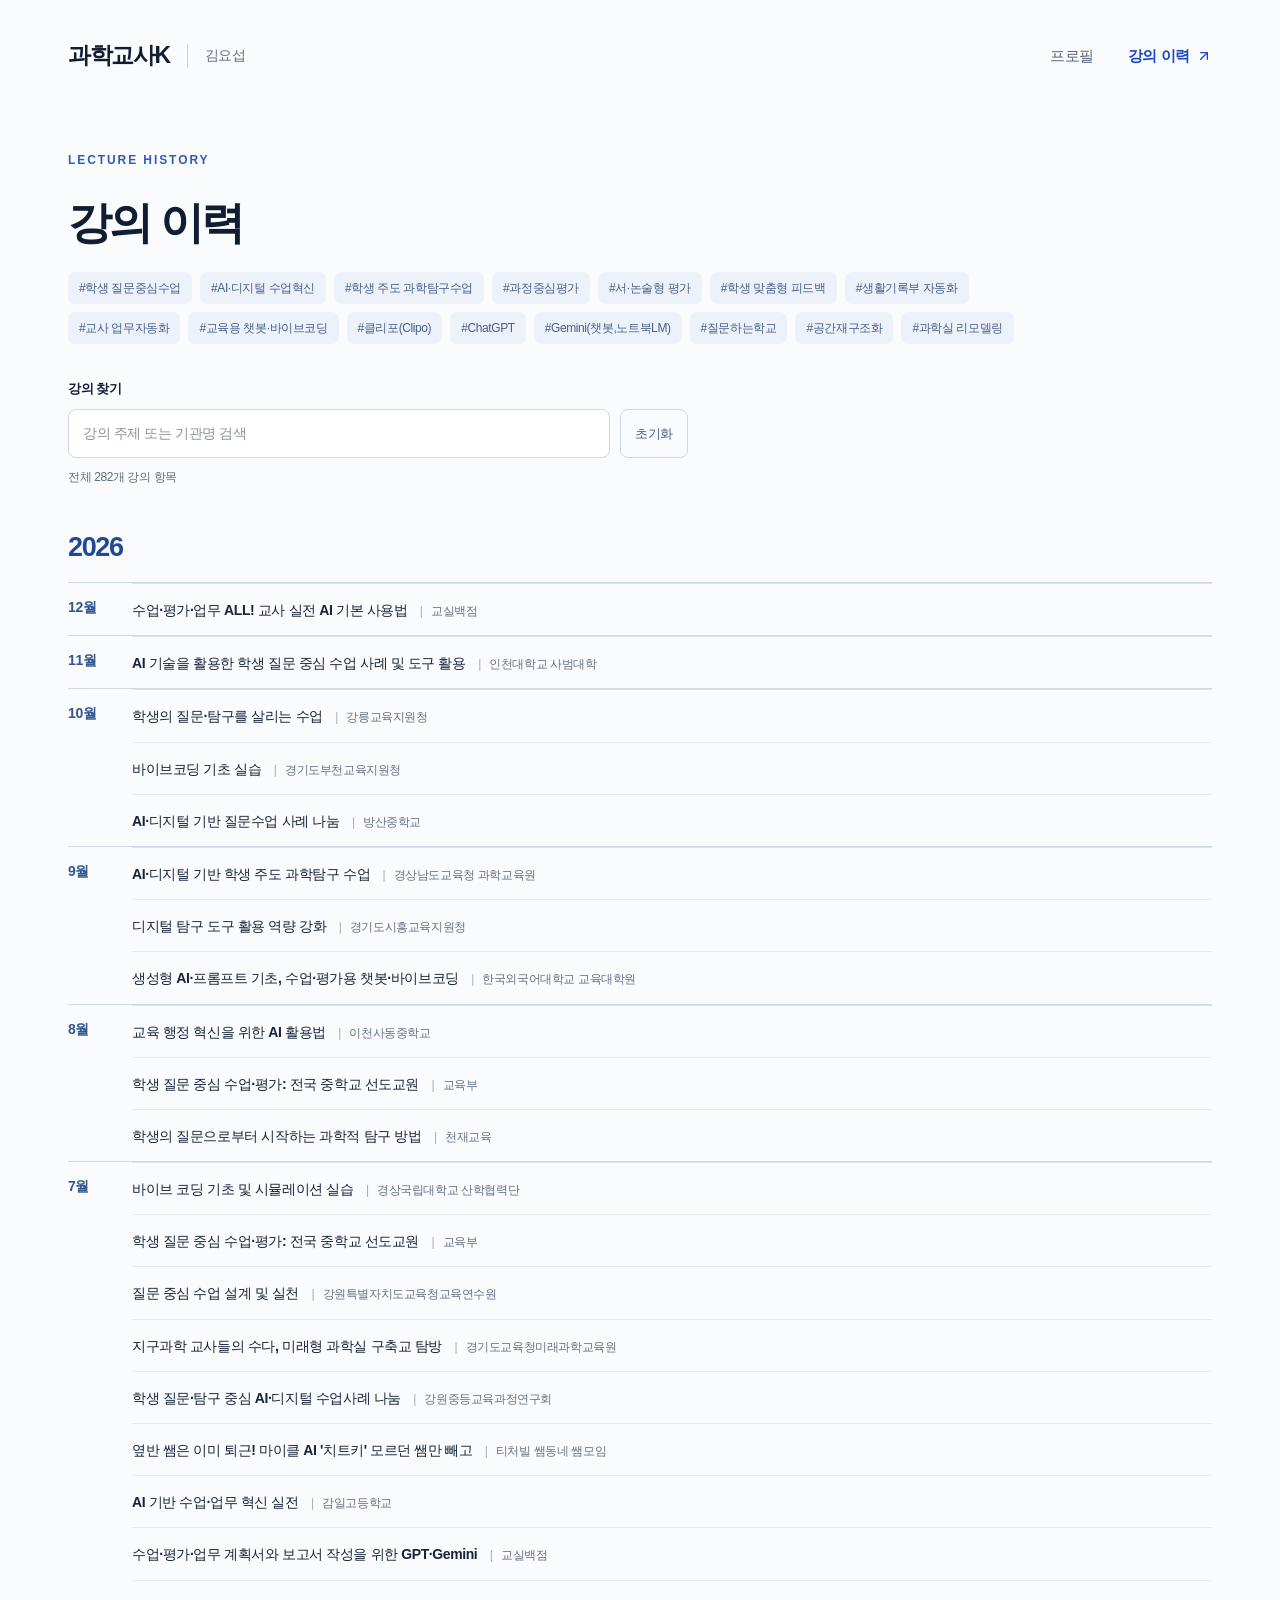
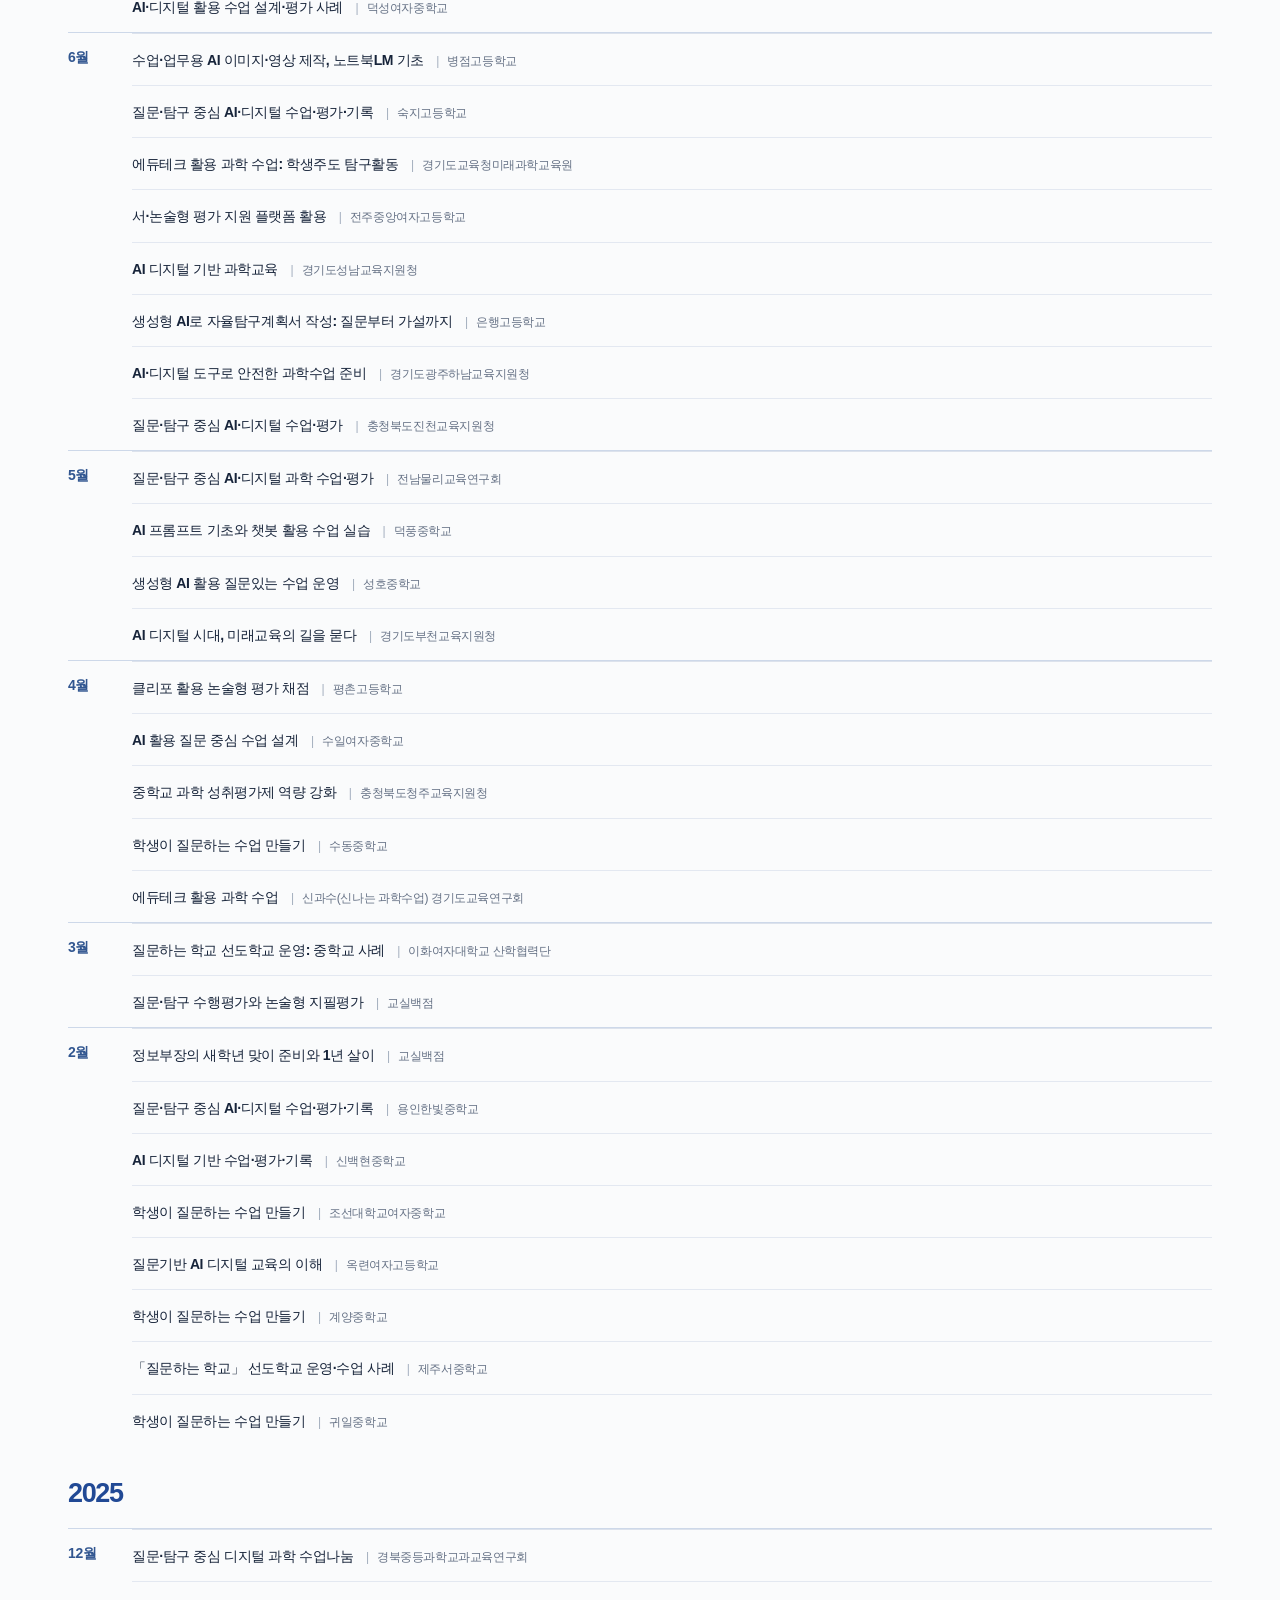
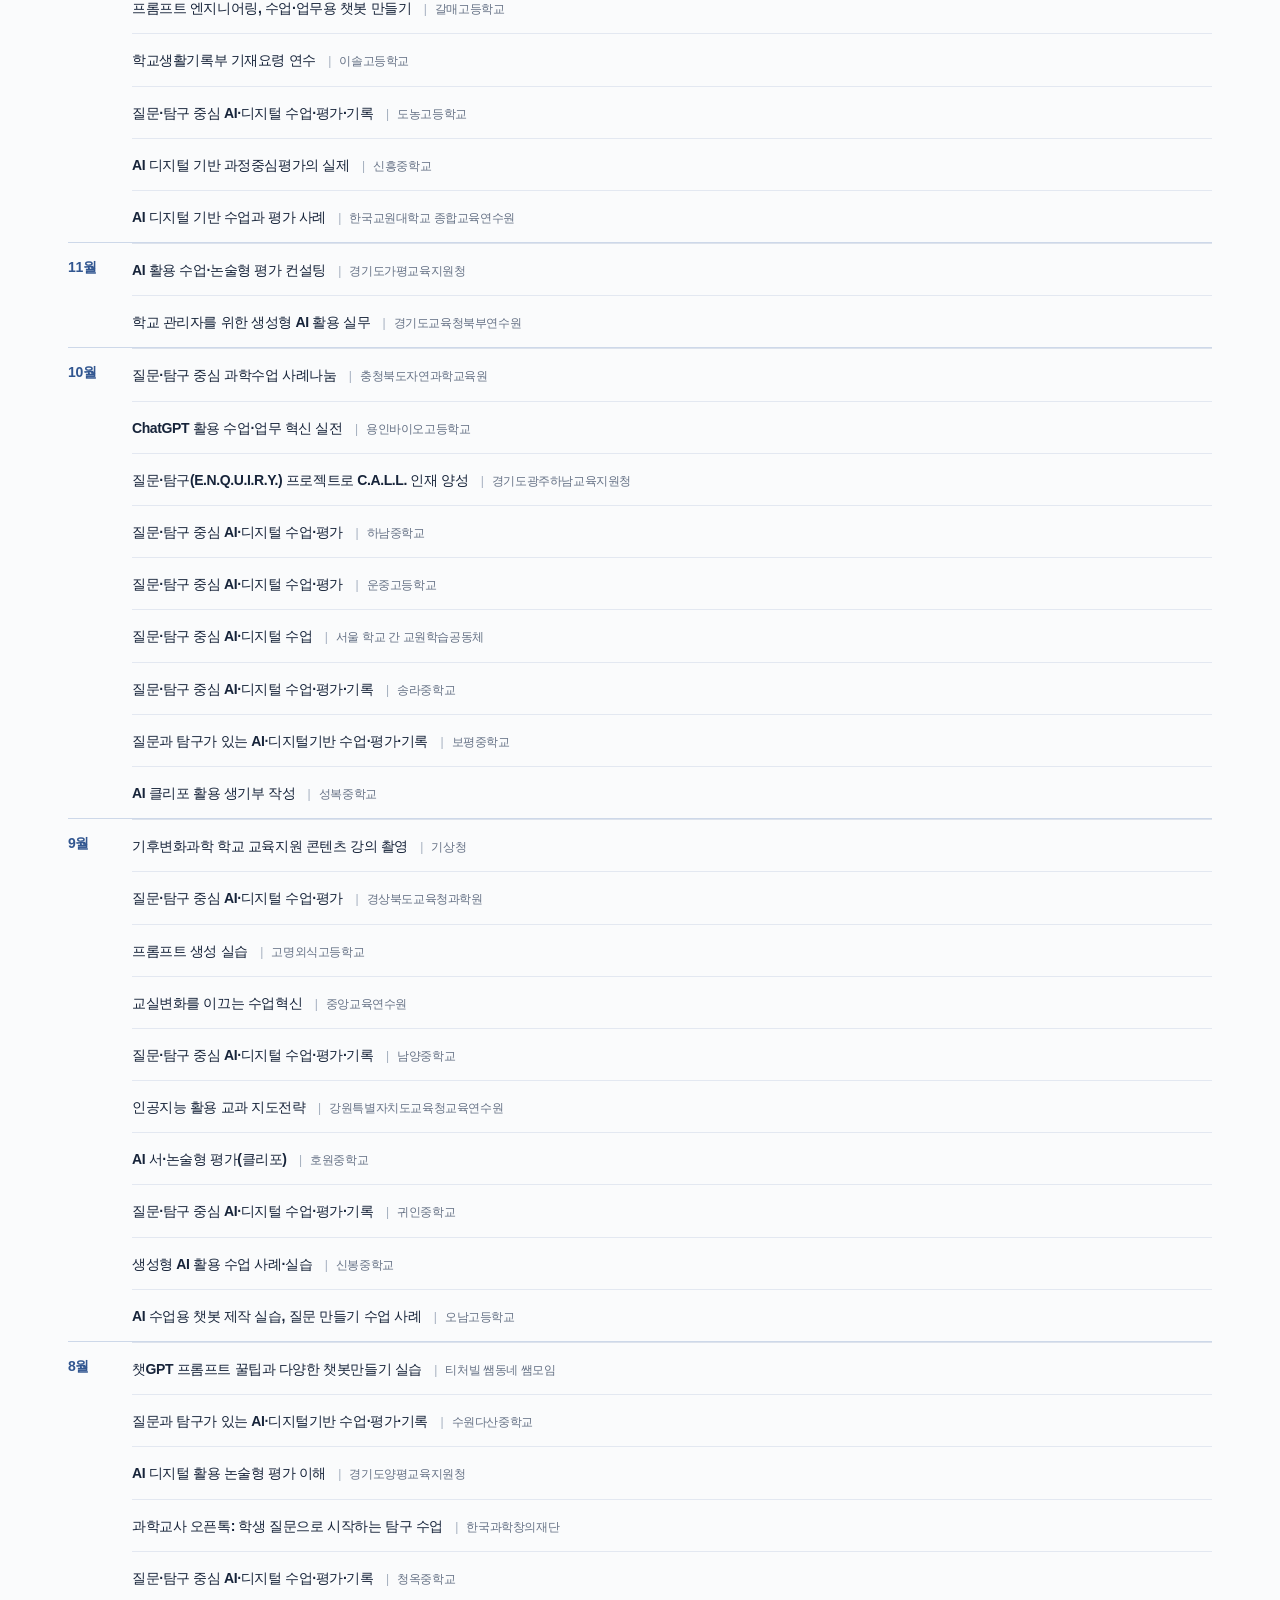
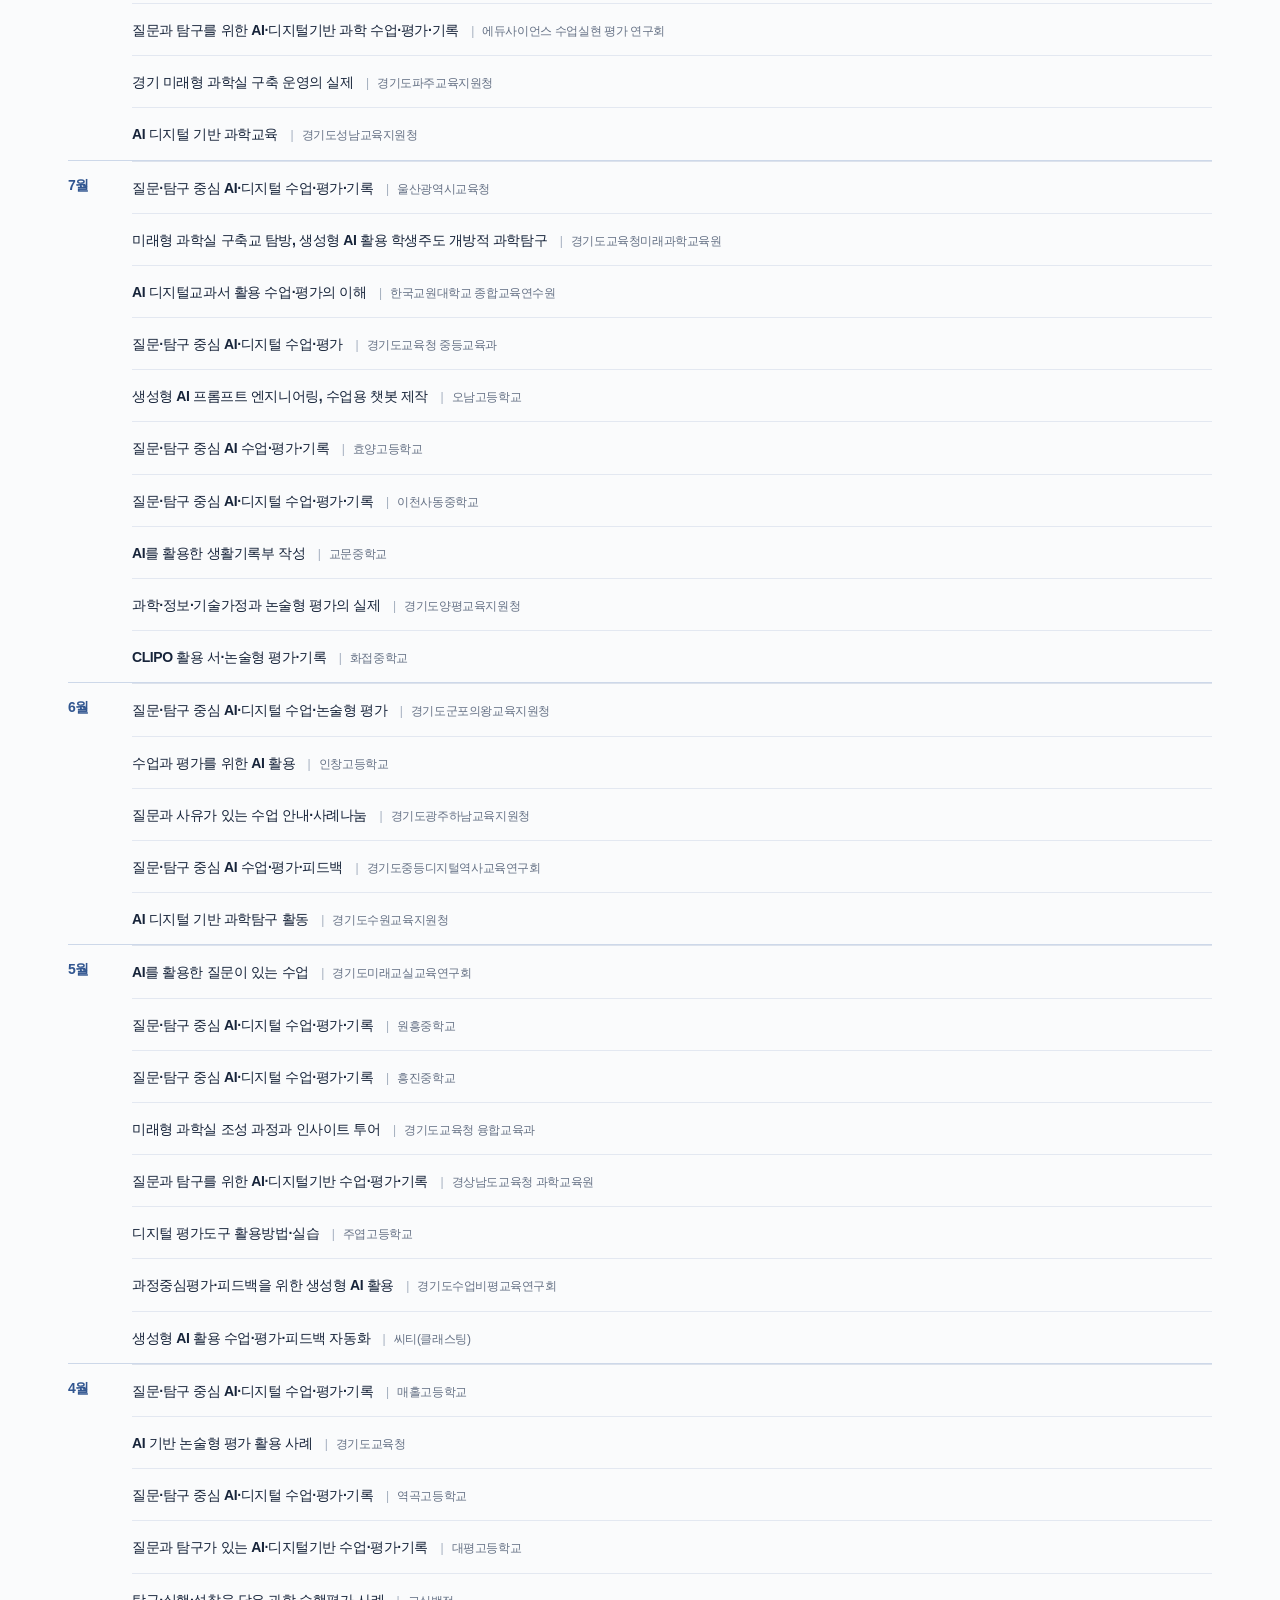
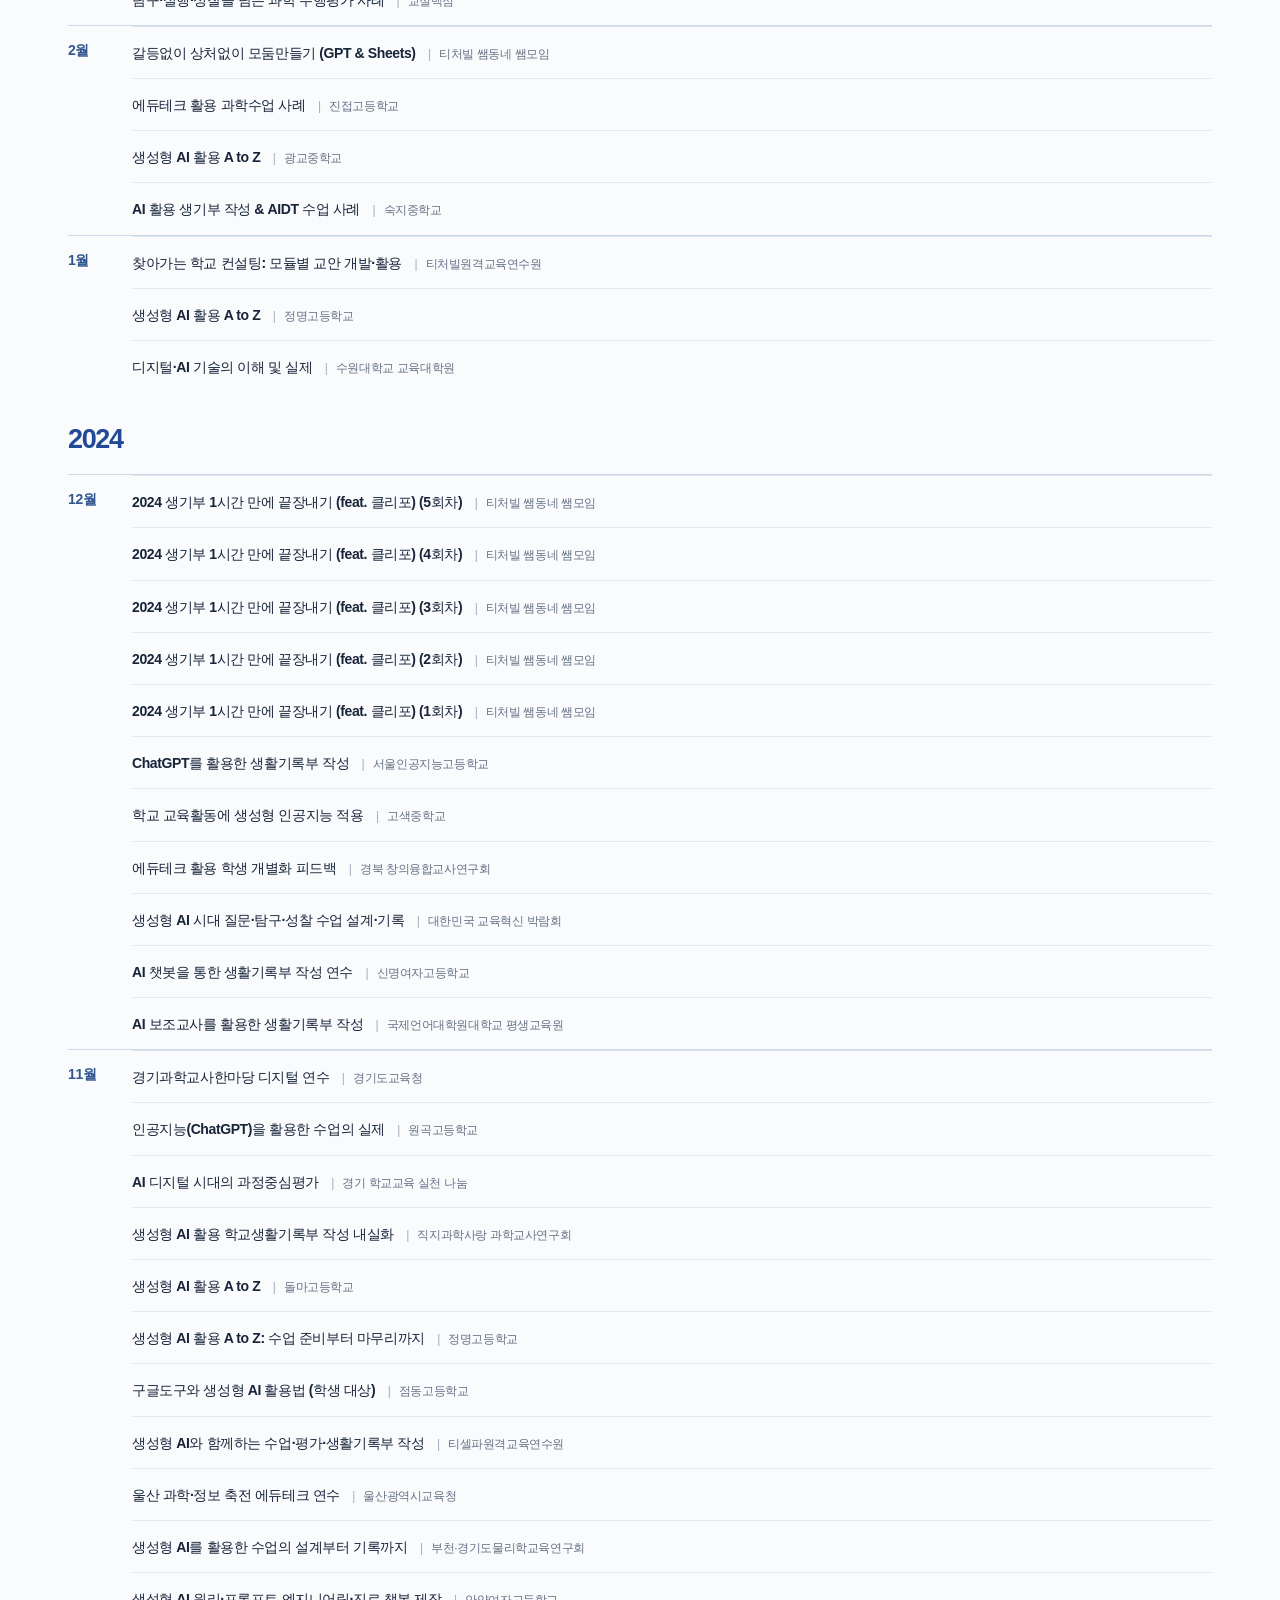
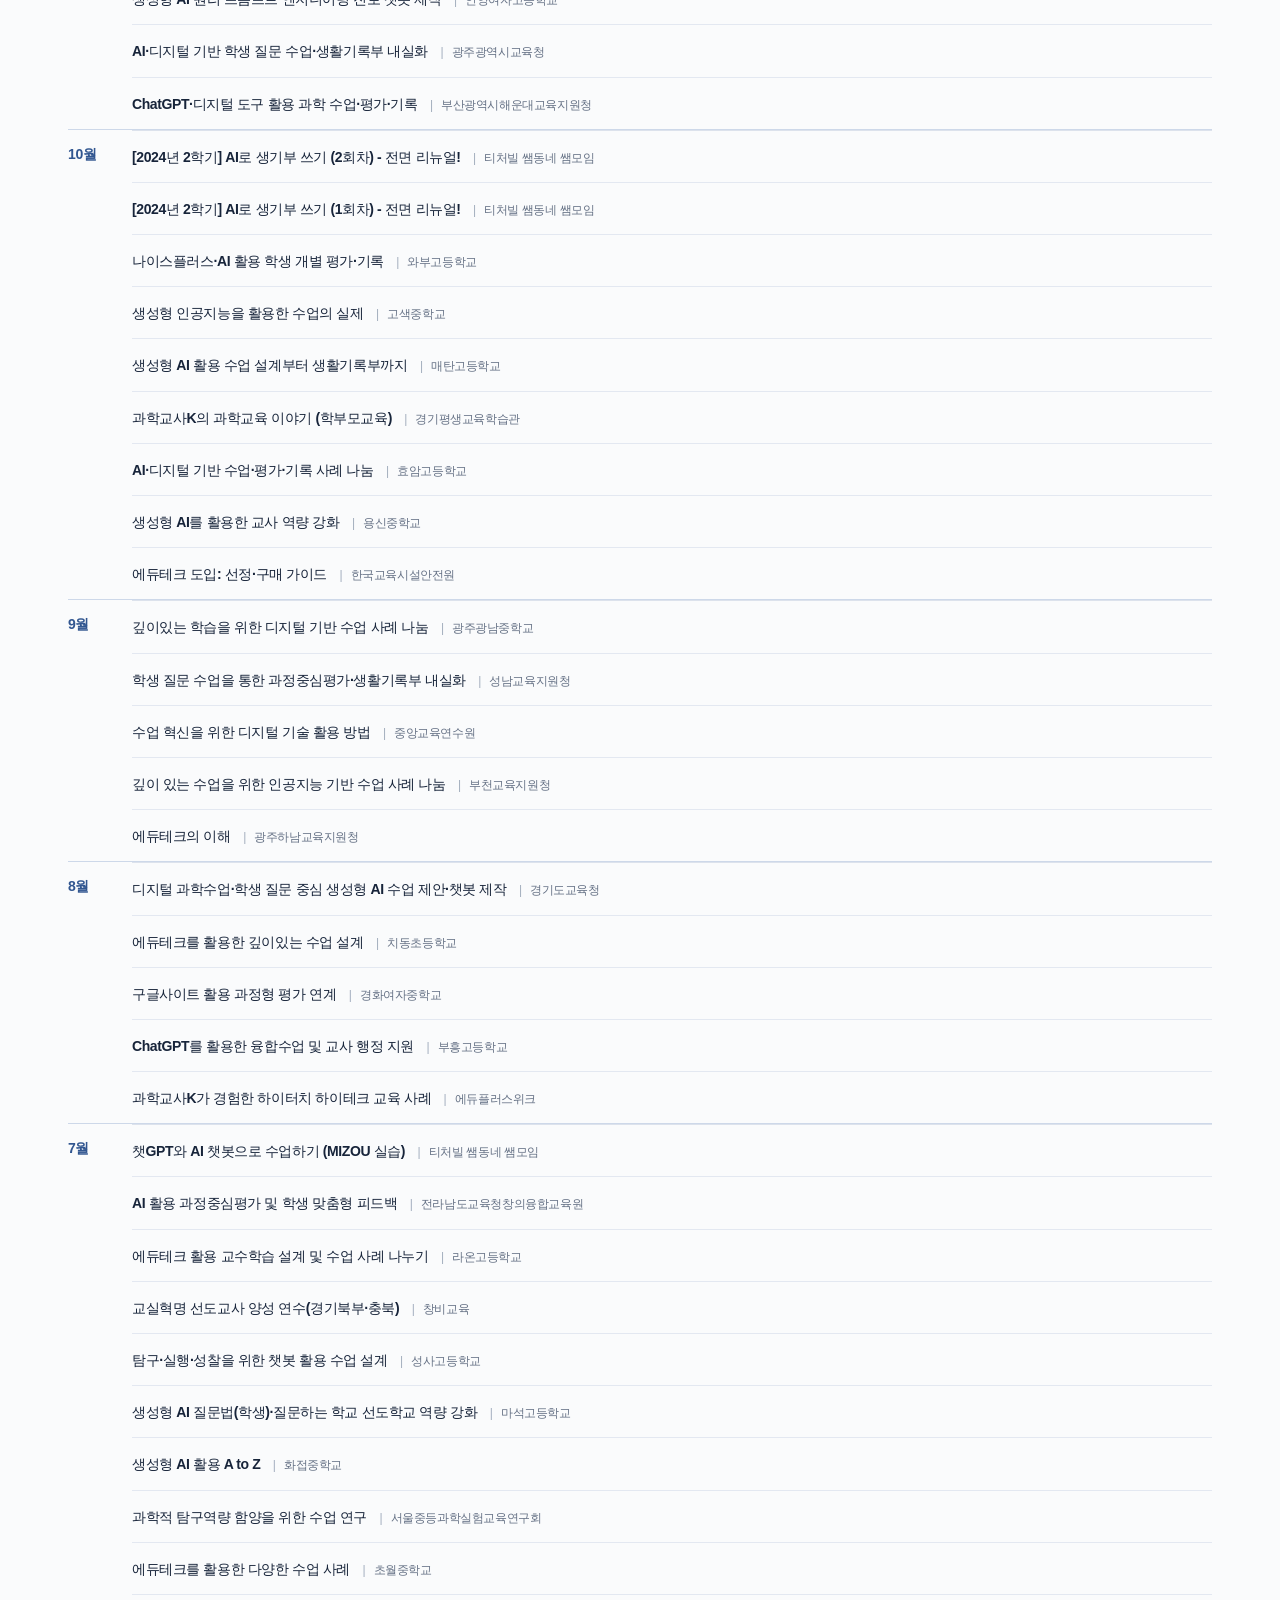
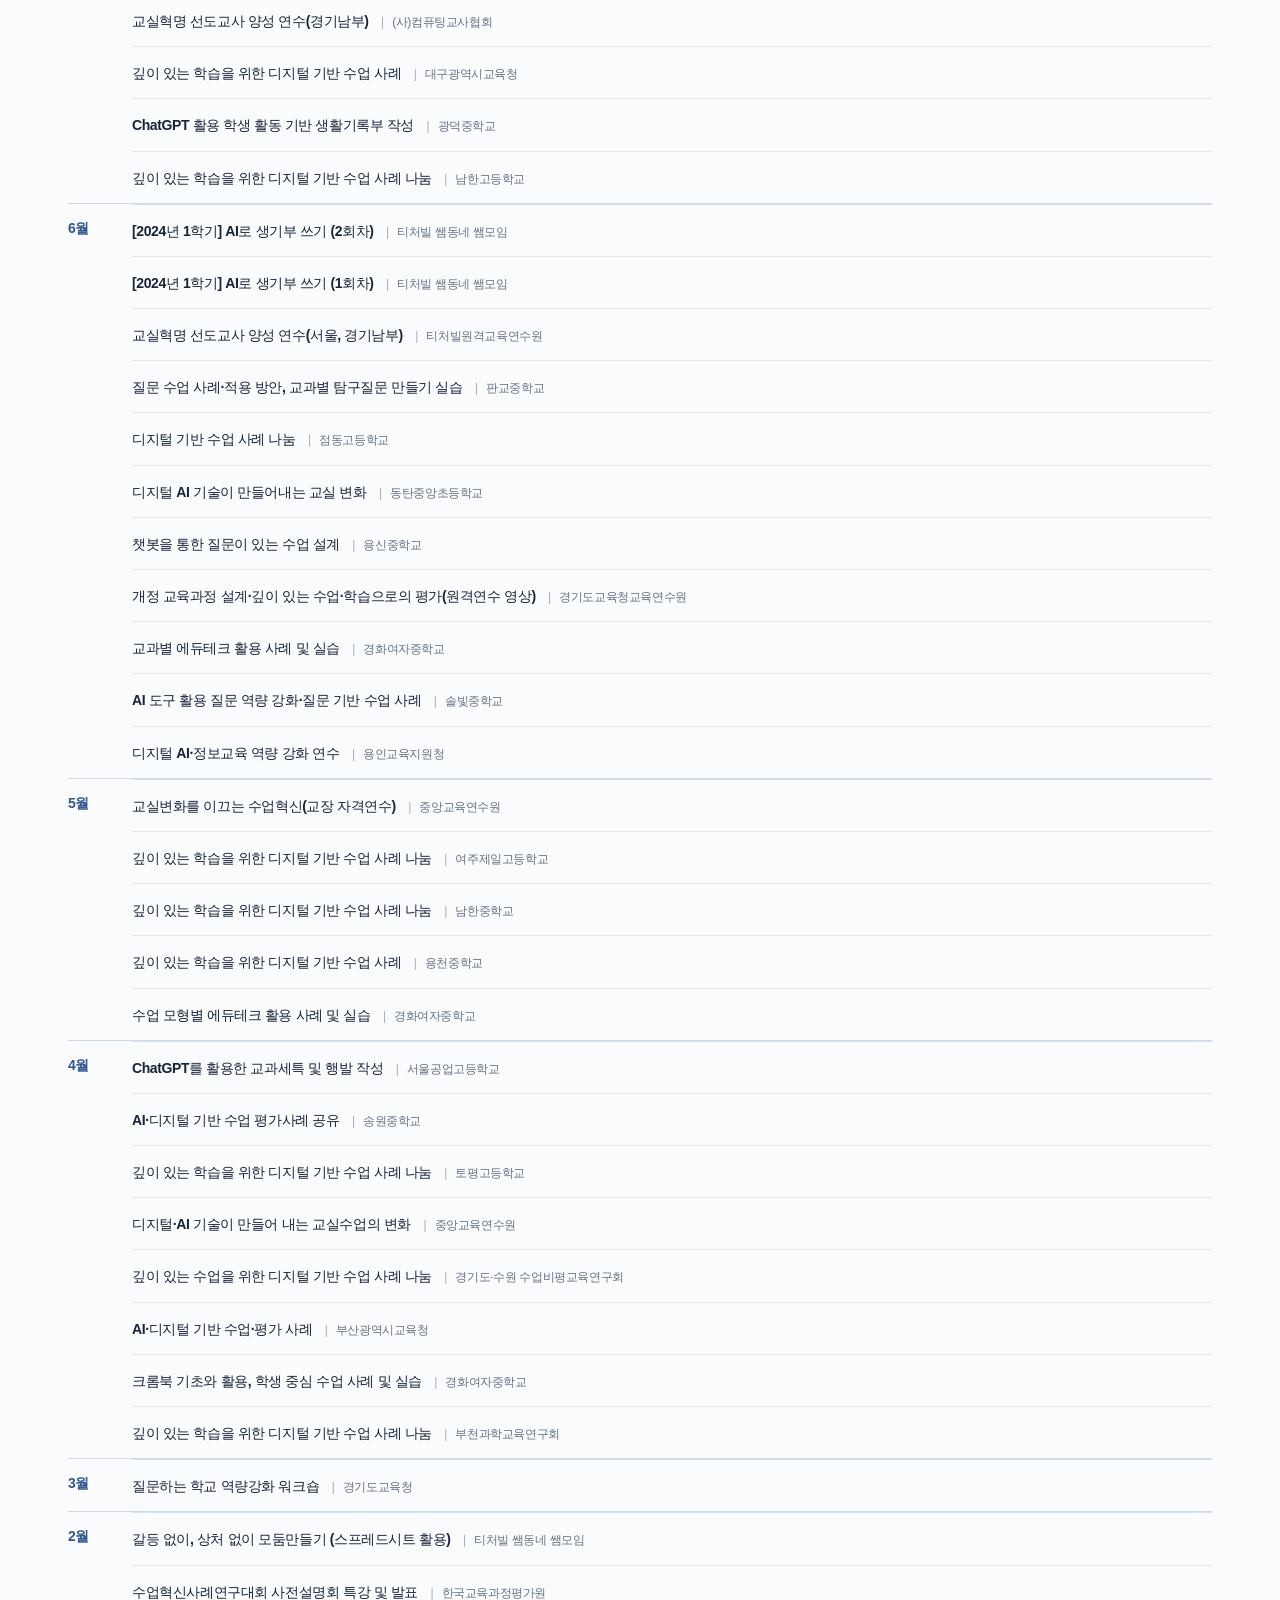
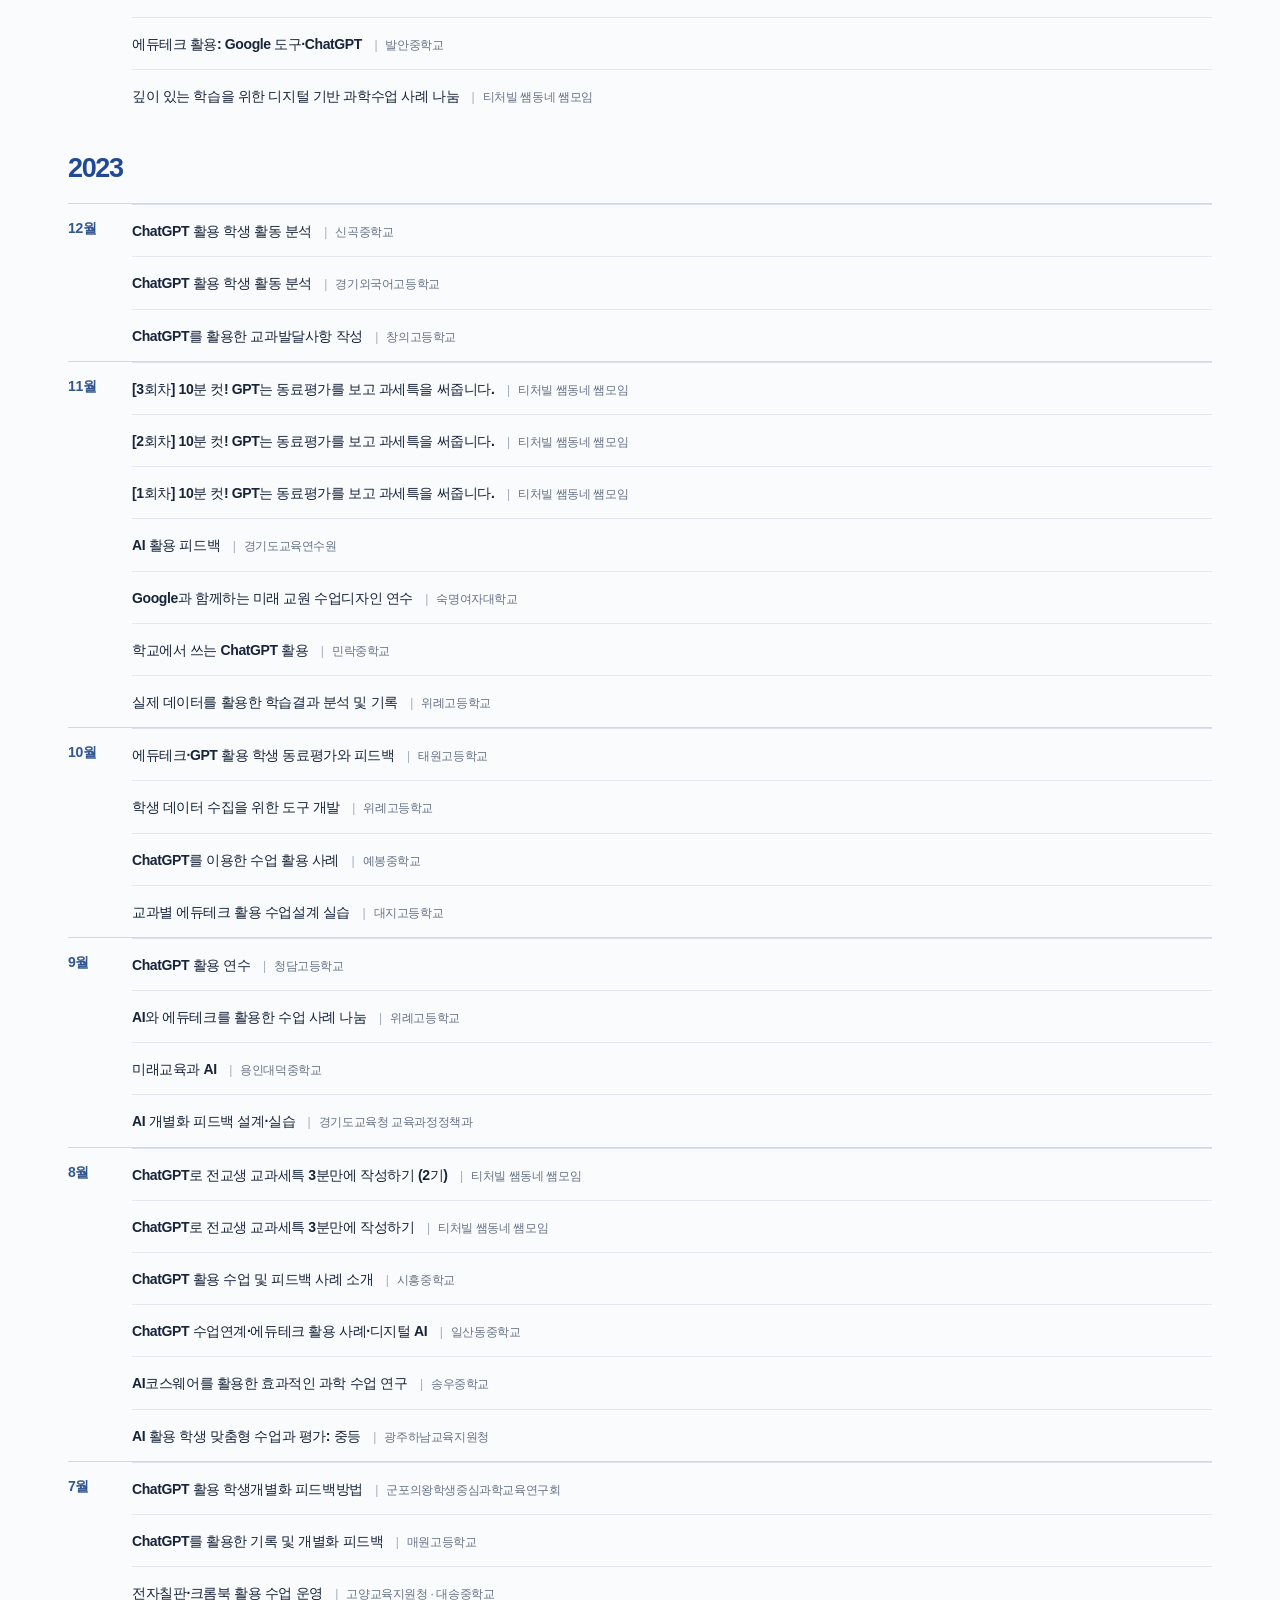
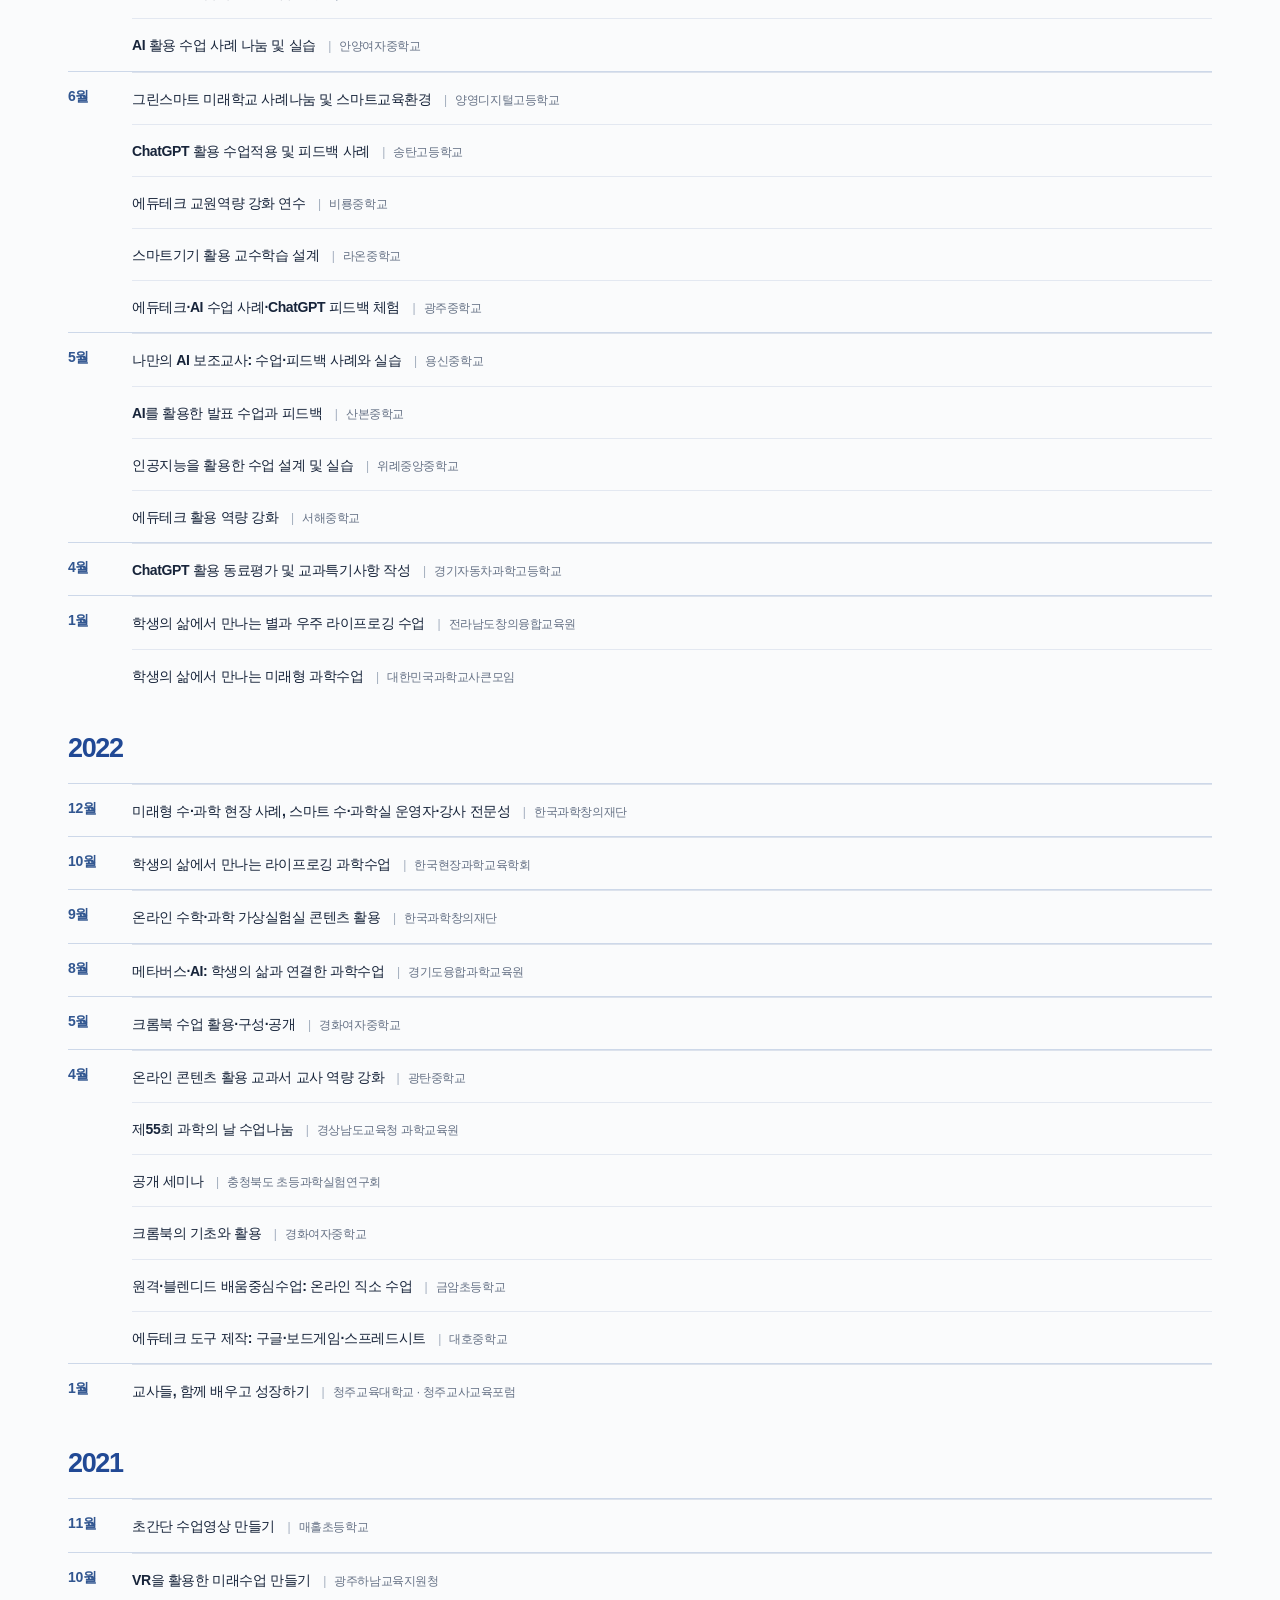
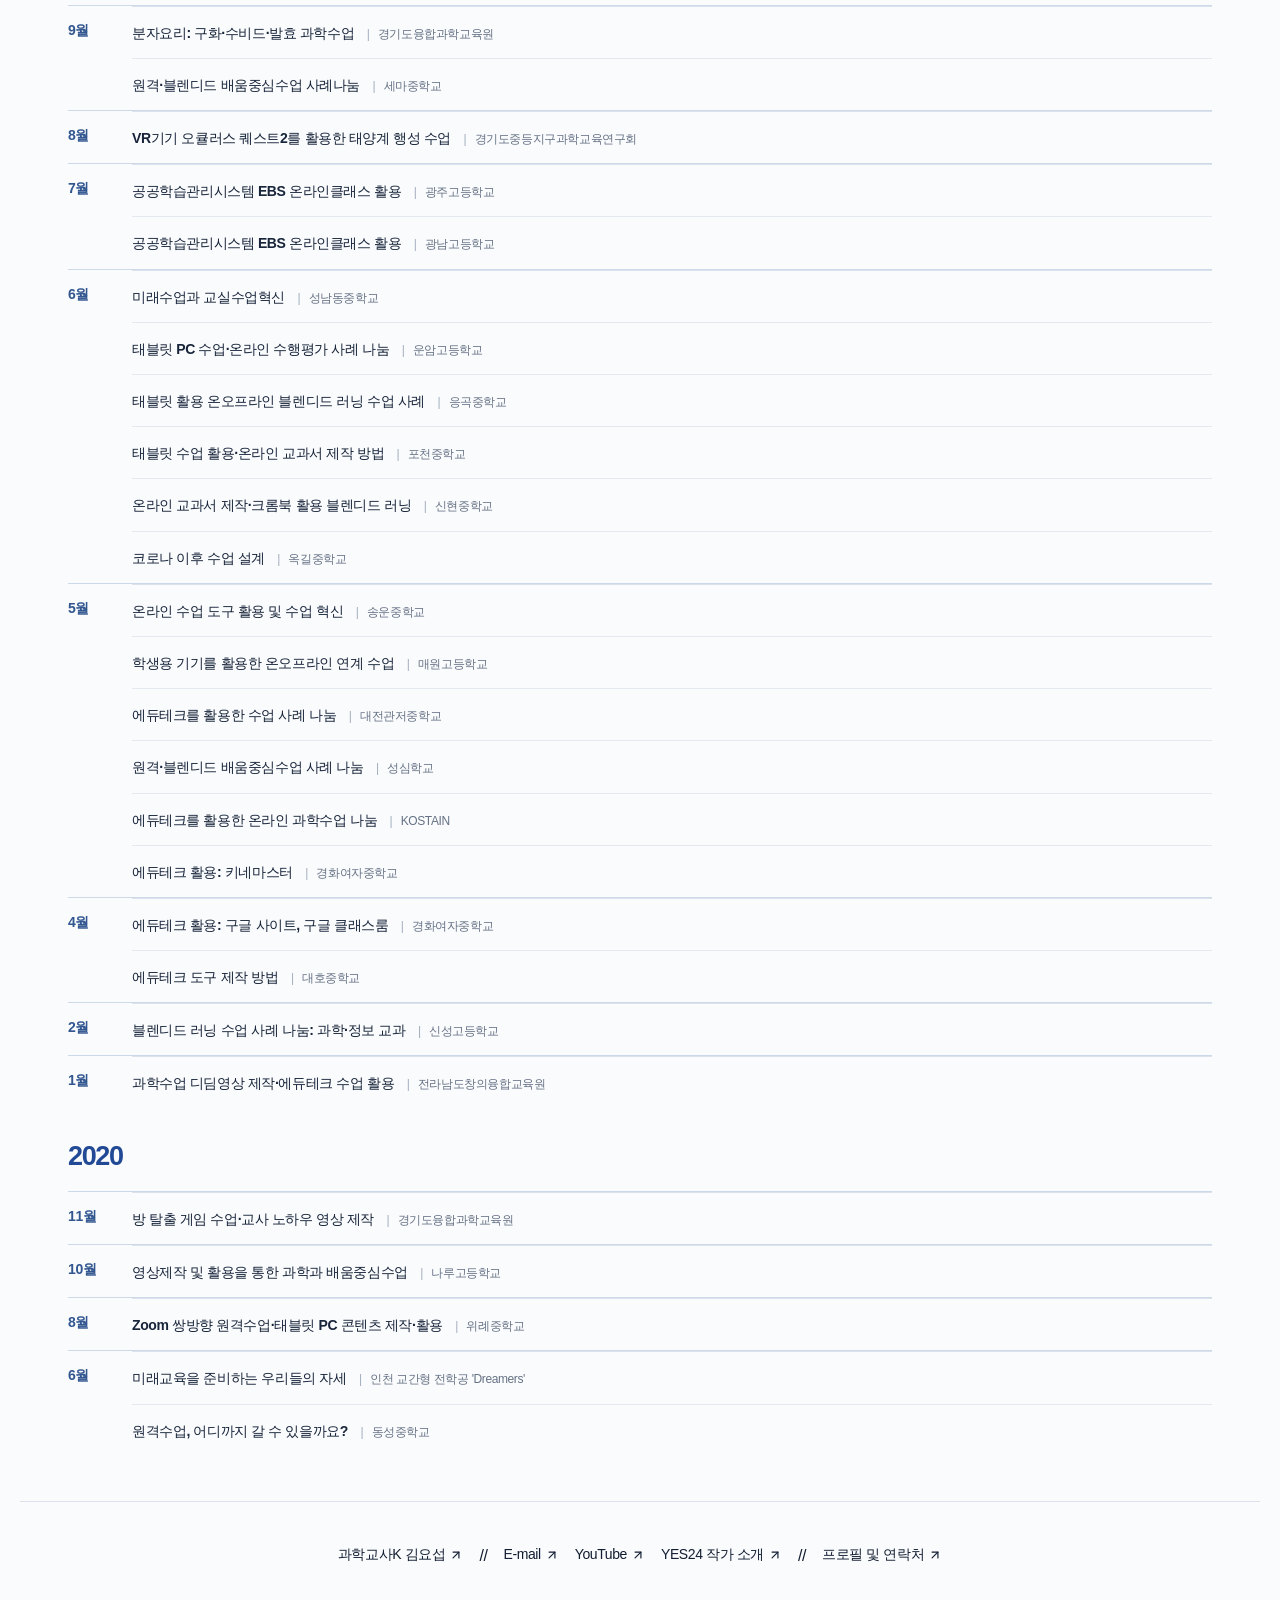
==== commit c85fda2b: "2026년 11월 인천대학교 사범대학 강의 추가 Co-Authored-By: Claude Sonnet 5.5 <noreply@anthropic.com>" ====
--- a/lectures.html
+++ b/lectures.html
@@ -1,2 +1,2 @@
 <!DOCTYPE html><html lang="ko"><head><meta charSet="utf-8"/><meta name="viewport" content="width=device-width, initial-scale=1"/><link rel="stylesheet" href="/index.6fb85adea5.css" data-rsc-css-href="/index.6fb85adea5.css" data-precedence="vite-rsc/importer-resources"/><title>교사 연수·강의 이력 | 과학교사K 김요섭</title><meta name="description" content="과학교사K 김요섭의 교사 연수·강의 이력. 질문하는 학교와 학생 질문 중심 수업, 학생 주도 과학탐구, ChatGPT·Gemini·노트북LM, 교육용 챗봇, 논술형 평가, 생활기록부·교사 업무자동화 강의를 연도·월·기관별로 확인하세요."/><meta name="keywords" content="과학교사K,김요섭,김요섭 교사,김요섭 강사,질문하는 학교,질문하는학교,질문하는 수업,질문있는 수업,학생 질문 중심 수업,학생 주도 과학탐구,교사 연수,교원 연수,교사 연수 강사,수업 설계,과정 중심 평가,논술형 평가,AI 활용 수업,에듀테크 연수,ChatGPT,Gemini,노트북LM,교육용 챗봇,생활기록부 자동화,교사 업무자동화,공간재구조화,과학실 리모델링"/><meta name="author" content="김요섭 · 과학교사K"/><meta property="og:title" content="교사 연수·강의 이력 | 과학교사K 김요섭"/><meta property="og:description" content="질문 중심 수업부터 생성형 AI, 평가와 생활기록부·교사 업무자동화까지, 교과를 아우르는 교사 연수와 강의 이력을 확인하세요."/><meta property="og:site_name" content="과학교사K 김요섭"/><meta property="og:type" content="website"/><meta property="og:locale" content="ko_KR"/><meta name="twitter:card" content="summary"/><meta name="twitter:title" content="교사 연수·강의 이력 | 과학교사K 김요섭"/><meta name="twitter:description" content="질문 중심 수업부터 생성형 AI, 평가와 생활기록부·교사 업무자동화까지, 교과를 아우르는 교사 연수와 강의 이력을 확인하세요."/><link rel="icon" href="/favicon.ico" sizes="any"/><link rel="icon" href="/favicon-32.png" type="image/png" sizes="32x32"/><link rel="apple-touch-icon" href="/apple-touch-icon.png"/>
-</head><body><a class="skip-link" href="#main">본문 바로가기</a><header class="site-header wrap"><a class="brand" href="/">과학교사K<span>김요섭</span></a><nav aria-label="주 메뉴"><a href="/">프로필</a><a href="/lectures" aria-current="page">강의 이력 <svg xmlns="http://www.w3.org/2000/svg" width="16" height="16" viewBox="0 0 24 24" fill="none" stroke="currentColor" stroke-width="2" stroke-linecap="round" stroke-linejoin="round" class="lucide lucide-arrow-up-right" aria-hidden="true"><path d="M7 7h10v10"></path><path d="M7 17 17 7"></path></svg></a></nav></header><main id="main"><section class="lecture-head lecture-list-head wrap"><p class="eyebrow">LECTURE HISTORY</p><h1>강의 이력</h1><div class="lecture-fields" aria-label="강의 분야"><span>#<!-- -->학생 질문중심수업</span><span>#<!-- -->AI·디지털 수업혁신</span><span>#<!-- -->학생 주도 과학탐구수업</span><span>#<!-- -->과정중심평가</span><span>#<!-- -->서·논술형 평가</span><span>#<!-- -->학생 맞춤형 피드백</span><span>#<!-- -->생활기록부 자동화</span><span>#<!-- -->교사 업무자동화</span><span>#<!-- -->교육용 챗봇·바이브코딩</span><span>#<!-- -->클리포(Clipo)</span><span>#<!-- -->ChatGPT</span><span>#<!-- -->Gemini(챗봇,노트북LM)</span><span>#<!-- -->질문하는학교</span><span>#<!-- -->공간재구조화</span><span>#<!-- -->과학실 리모델링</span></div></section><div class="wrap lecture-search" hidden=""><label for="lecture-search">강의 찾기</label><div class="search-input-row"><input id="lecture-search" type="search" placeholder="강의 주제 또는 기관명 검색" autoComplete="off"/><button type="button" id="search-clear">초기화</button></div><output id="search-status" aria-live="polite"></output></div><div class="wrap lecture-tables"><section class="lecture-table-year"><h2>2026</h2><div class="lecture-history"><section class="lecture-month-group" aria-label="2026년 12월"><h3><time dateTime="2026-12">12<!-- -->월</time></h3><ul><li class="lecture-entry"><strong>수업·평가·업무 ALL! 교사 실전 AI 기본 사용법</strong> <span class="lecture-entry-institution"><span class="lecture-entry-divider" aria-hidden="true">|</span>교실백점</span></li></ul></section><section class="lecture-month-group" aria-label="2026년 10월"><h3><time dateTime="2026-10">10<!-- -->월</time></h3><ul><li class="lecture-entry"><strong>학생의 질문·탐구를 살리는 수업</strong> <span class="lecture-entry-institution"><span class="lecture-entry-divider" aria-hidden="true">|</span>강릉교육지원청</span></li><li class="lecture-entry"><strong>바이브코딩 기초 실습</strong> <span class="lecture-entry-institution"><span class="lecture-entry-divider" aria-hidden="true">|</span>경기도부천교육지원청</span></li><li class="lecture-entry"><strong>AI·디지털 기반 질문수업 사례 나눔</strong> <span class="lecture-entry-institution"><span class="lecture-entry-divider" aria-hidden="true">|</span>방산중학교</span></li></ul></section><section class="lecture-month-group" aria-label="2026년 9월"><h3><time dateTime="2026-09">9<!-- -->월</time></h3><ul><li class="lecture-entry"><strong>AI·디지털 기반 학생 주도 과학탐구 수업</strong> <span class="lecture-entry-institution"><span class="lecture-entry-divider" aria-hidden="true">|</span>경상남도교육청 과학교육원</span></li><li class="lecture-entry"><strong>디지털 탐구 도구 활용 역량 강화</strong> <span class="lecture-entry-institution"><span class="lecture-entry-divider" aria-hidden="true">|</span>경기도시흥교육지원청</span></li><li class="lecture-entry"><strong>생성형 AI·프롬프트 기초, 수업·평가용 챗봇·바이브코딩</strong> <span class="lecture-entry-institution"><span class="lecture-entry-divider" aria-hidden="true">|</span>한국외국어대학교 교육대학원</span></li></ul></section><section class="lecture-month-group" aria-label="2026년 8월"><h3><time dateTime="2026-08">8<!-- -->월</time></h3><ul><li class="lecture-entry"><strong>교육 행정 혁신을 위한 AI 활용법</strong> <span class="lecture-entry-institution"><span class="lecture-entry-divider" aria-hidden="true">|</span>이천사동중학교</span></li><li class="lecture-entry"><strong>학생 질문 중심 수업·평가: 전국 중학교 선도교원</strong> <span class="lecture-entry-institution"><span class="lecture-entry-divider" aria-hidden="true">|</span>교육부</span></li><li class="lecture-entry"><strong>학생의 질문으로부터 시작하는 과학적 탐구 방법</strong> <span class="lecture-entry-institution"><span class="lecture-entry-divider" aria-hidden="true">|</span>천재교육</span></li></ul></section><section class="lecture-month-group" aria-label="2026년 7월"><h3><time dateTime="2026-07">7<!-- -->월</time></h3><ul><li class="lecture-entry"><strong>바이브 코딩 기초 및 시뮬레이션 실습</strong> <span class="lecture-entry-institution"><span class="lecture-entry-divider" aria-hidden="true">|</span>경상국립대학교 산학협력단</span></li><li class="lecture-entry"><strong>학생 질문 중심 수업·평가: 전국 중학교 선도교원</strong> <span class="lecture-entry-institution"><span class="lecture-entry-divider" aria-hidden="true">|</span>교육부</span></li><li class="lecture-entry"><strong>질문 중심 수업 설계 및 실천</strong> <span class="lecture-entry-institution"><span class="lecture-entry-divider" aria-hidden="true">|</span>강원특별자치도교육청교육연수원</span></li><li class="lecture-entry"><strong>지구과학 교사들의 수다, 미래형 과학실 구축교 탐방</strong> <span class="lecture-entry-institution"><span class="lecture-entry-divider" aria-hidden="true">|</span>경기도교육청미래과학교육원</span></li><li class="lecture-entry"><strong>학생 질문·탐구 중심 AI·디지털 수업사례 나눔</strong> <span class="lecture-entry-institution"><span class="lecture-entry-divider" aria-hidden="true">|</span>강원중등교육과정연구회</span></li><li class="lecture-entry" data-meeting-date="2026-07-23" data-meeting-seq="11185"><strong>옆반 쌤은 이미 퇴근! 마이클 AI '치트키' 모르던 쌤만 빼고</strong> <span class="lecture-entry-institution"><span class="lecture-entry-divider" aria-hidden="true">|</span>티처빌 쌤동네 쌤모임</span></li><li class="lecture-entry"><strong>AI 기반 수업·업무 혁신 실전</strong> <span class="lecture-entry-institution"><span class="lecture-entry-divider" aria-hidden="true">|</span>감일고등학교</span></li><li class="lecture-entry"><strong>수업·평가·업무 계획서와 보고서 작성을 위한 GPT·Gemini</strong> <span class="lecture-entry-institution"><span class="lecture-entry-divider" aria-hidden="true">|</span>교실백점</span></li><li class="lecture-entry"><strong>AI·디지털 활용 수업 설계·평가 사례</strong> <span class="lecture-entry-institution"><span class="lecture-entry-divider" aria-hidden="true">|</span>덕성여자중학교</span></li></ul></section><section class="lecture-month-group" aria-label="2026년 6월"><h3><time dateTime="2026-06">6<!-- -->월</time></h3><ul><li class="lecture-entry"><strong>수업·업무용 AI 이미지·영상 제작, 노트북LM 기초</strong> <span class="lecture-entry-institution"><span class="lecture-entry-divider" aria-hidden="true">|</span>병점고등학교</span></li><li class="lecture-entry"><strong>질문·탐구 중심 AI·디지털 수업·평가·기록</strong> <span class="lecture-entry-institution"><span class="lecture-entry-divider" aria-hidden="true">|</span>숙지고등학교</span></li><li class="lecture-entry"><strong>에듀테크 활용 과학 수업: 학생주도 탐구활동</strong> <span class="lecture-entry-institution"><span class="lecture-entry-divider" aria-hidden="true">|</span>경기도교육청미래과학교육원</span></li><li class="lecture-entry"><strong>서·논술형 평가 지원 플랫폼 활용</strong> <span class="lecture-entry-institution"><span class="lecture-entry-divider" aria-hidden="true">|</span>전주중앙여자고등학교</span></li><li class="lecture-entry"><strong>AI 디지털 기반 과학교육</strong> <span class="lecture-entry-institution"><span class="lecture-entry-divider" aria-hidden="true">|</span>경기도성남교육지원청</span></li><li class="lecture-entry"><strong>생성형 AI로 자율탐구계획서 작성: 질문부터 가설까지</strong> <span class="lecture-entry-institution"><span class="lecture-entry-divider" aria-hidden="true">|</span>은행고등학교</span></li><li class="lecture-entry"><strong>AI·디지털 도구로 안전한 과학수업 준비</strong> <span class="lecture-entry-institution"><span class="lecture-entry-divider" aria-hidden="true">|</span>경기도광주하남교육지원청</span></li><li class="lecture-entry"><strong>질문·탐구 중심 AI·디지털 수업·평가</strong> <span class="lecture-entry-institution"><span class="lecture-entry-divider" aria-hidden="true">|</span>충청북도진천교육지원청</span></li></ul></section><section class="lecture-month-group" aria-label="2026년 5월"><h3><time dateTime="2026-05">5<!-- -->월</time></h3><ul><li class="lecture-entry"><strong>질문·탐구 중심 AI·디지털 과학 수업·평가</strong> <span class="lecture-entry-institution"><span class="lecture-entry-divider" aria-hidden="true">|</span>전남물리교육연구회</span></li><li class="lecture-entry"><strong>AI 프롬프트 기초와 챗봇 활용 수업 실습</strong> <span class="lecture-entry-institution"><span class="lecture-entry-divider" aria-hidden="true">|</span>덕풍중학교</span></li><li class="lecture-entry"><strong>생성형 AI 활용 질문있는 수업 운영</strong> <span class="lecture-entry-institution"><span class="lecture-entry-divider" aria-hidden="true">|</span>성호중학교</span></li><li class="lecture-entry"><strong>AI 디지털 시대, 미래교육의 길을 묻다</strong> <span class="lecture-entry-institution"><span class="lecture-entry-divider" aria-hidden="true">|</span>경기도부천교육지원청</span></li></ul></section><section class="lecture-month-group" aria-label="2026년 4월"><h3><time dateTime="2026-04">4<!-- -->월</time></h3><ul><li class="lecture-entry"><strong>클리포 활용 논술형 평가 채점</strong> <span class="lecture-entry-institution"><span class="lecture-entry-divider" aria-hidden="true">|</span>평촌고등학교</span></li><li class="lecture-entry"><strong>AI 활용 질문 중심 수업 설계</strong> <span class="lecture-entry-institution"><span class="lecture-entry-divider" aria-hidden="true">|</span>수일여자중학교</span></li><li class="lecture-entry"><strong>중학교 과학 성취평가제 역량 강화</strong> <span class="lecture-entry-institution"><span class="lecture-entry-divider" aria-hidden="true">|</span>충청북도청주교육지원청</span></li><li class="lecture-entry"><strong>학생이 질문하는 수업 만들기</strong> <span class="lecture-entry-institution"><span class="lecture-entry-divider" aria-hidden="true">|</span>수동중학교</span></li><li class="lecture-entry"><strong>에듀테크 활용 과학 수업</strong> <span class="lecture-entry-institution"><span class="lecture-entry-divider" aria-hidden="true">|</span>신과수(신나는 과학수업) 경기도교육연구회</span></li></ul></section><section class="lecture-month-group" aria-label="2026년 3월"><h3><time dateTime="2026-03">3<!-- -->월</time></h3><ul><li class="lecture-entry"><strong>질문하는 학교 선도학교 운영: 중학교 사례</strong> <span class="lecture-entry-institution"><span class="lecture-entry-divider" aria-hidden="true">|</span>이화여자대학교 산학협력단</span></li><li class="lecture-entry"><strong>질문·탐구 수행평가와 논술형 지필평가</strong> <span class="lecture-entry-institution"><span class="lecture-entry-divider" aria-hidden="true">|</span>교실백점</span></li></ul></section><section class="lecture-month-group" aria-label="2026년 2월"><h3><time dateTime="2026-02">2<!-- -->월</time></h3><ul><li class="lecture-entry"><strong>정보부장의 새학년 맞이 준비와 1년 살이</strong> <span class="lecture-entry-institution"><span class="lecture-entry-divider" aria-hidden="true">|</span>교실백점</span></li><li class="lecture-entry"><strong>질문·탐구 중심 AI·디지털 수업·평가·기록</strong> <span class="lecture-entry-institution"><span class="lecture-entry-divider" aria-hidden="true">|</span>용인한빛중학교</span></li><li class="lecture-entry"><strong>AI 디지털 기반 수업·평가·기록</strong> <span class="lecture-entry-institution"><span class="lecture-entry-divider" aria-hidden="true">|</span>신백현중학교</span></li><li class="lecture-entry"><strong>학생이 질문하는 수업 만들기</strong> <span class="lecture-entry-institution"><span class="lecture-entry-divider" aria-hidden="true">|</span>조선대학교여자중학교</span></li><li class="lecture-entry"><strong>질문기반 AI 디지털 교육의 이해</strong> <span class="lecture-entry-institution"><span class="lecture-entry-divider" aria-hidden="true">|</span>옥련여자고등학교</span></li><li class="lecture-entry"><strong>학생이 질문하는 수업 만들기</strong> <span class="lecture-entry-institution"><span class="lecture-entry-divider" aria-hidden="true">|</span>계양중학교</span></li><li class="lecture-entry"><strong>「질문하는 학교」 선도학교 운영·수업 사례</strong> <span class="lecture-entry-institution"><span class="lecture-entry-divider" aria-hidden="true">|</span>제주서중학교</span></li><li class="lecture-entry"><strong>학생이 질문하는 수업 만들기</strong> <span class="lecture-entry-institution"><span class="lecture-entry-divider" aria-hidden="true">|</span>귀일중학교</span></li></ul></section></div></section><section class="lecture-table-year"><h2>2025</h2><div class="lecture-history"><section class="lecture-month-group" aria-label="2025년 12월"><h3><time dateTime="2025-12">12<!-- -->월</time></h3><ul><li class="lecture-entry"><strong>질문·탐구 중심 디지털 과학 수업나눔</strong> <span class="lecture-entry-institution"><span class="lecture-entry-divider" aria-hidden="true">|</span>경북중등과학교과교육연구회</span></li><li class="lecture-entry"><strong>프롬프트 엔지니어링, 수업·업무용 챗봇 만들기</strong> <span class="lecture-entry-institution"><span class="lecture-entry-divider" aria-hidden="true">|</span>갈매고등학교</span></li><li class="lecture-entry"><strong>학교생활기록부 기재요령 연수</strong> <span class="lecture-entry-institution"><span class="lecture-entry-divider" aria-hidden="true">|</span>이솔고등학교</span></li><li class="lecture-entry"><strong>질문·탐구 중심 AI·디지털 수업·평가·기록</strong> <span class="lecture-entry-institution"><span class="lecture-entry-divider" aria-hidden="true">|</span>도농고등학교</span></li><li class="lecture-entry"><strong>AI 디지털 기반 과정중심평가의 실제</strong> <span class="lecture-entry-institution"><span class="lecture-entry-divider" aria-hidden="true">|</span>신흥중학교</span></li><li class="lecture-entry"><strong>AI 디지털 기반 수업과 평가 사례</strong> <span class="lecture-entry-institution"><span class="lecture-entry-divider" aria-hidden="true">|</span>한국교원대학교 종합교육연수원</span></li></ul></section><section class="lecture-month-group" aria-label="2025년 11월"><h3><time dateTime="2025-11">11<!-- -->월</time></h3><ul><li class="lecture-entry"><strong>AI 활용 수업·논술형 평가 컨설팅</strong> <span class="lecture-entry-institution"><span class="lecture-entry-divider" aria-hidden="true">|</span>경기도가평교육지원청</span></li><li class="lecture-entry"><strong>학교 관리자를 위한 생성형 AI 활용 실무</strong> <span class="lecture-entry-institution"><span class="lecture-entry-divider" aria-hidden="true">|</span>경기도교육청북부연수원</span></li></ul></section><section class="lecture-month-group" aria-label="2025년 10월"><h3><time dateTime="2025-10">10<!-- -->월</time></h3><ul><li class="lecture-entry"><strong>질문·탐구 중심 과학수업 사례나눔</strong> <span class="lecture-entry-institution"><span class="lecture-entry-divider" aria-hidden="true">|</span>충청북도자연과학교육원</span></li><li class="lecture-entry"><strong>ChatGPT 활용 수업·업무 혁신 실전</strong> <span class="lecture-entry-institution"><span class="lecture-entry-divider" aria-hidden="true">|</span>용인바이오고등학교</span></li><li class="lecture-entry"><strong>질문·탐구(E.N.Q.U.I.R.Y.) 프로젝트로 C.A.L.L. 인재 양성</strong> <span class="lecture-entry-institution"><span class="lecture-entry-divider" aria-hidden="true">|</span>경기도광주하남교육지원청</span></li><li class="lecture-entry"><strong>질문·탐구 중심 AI·디지털 수업·평가</strong> <span class="lecture-entry-institution"><span class="lecture-entry-divider" aria-hidden="true">|</span>하남중학교</span></li><li class="lecture-entry"><strong>질문·탐구 중심 AI·디지털 수업·평가</strong> <span class="lecture-entry-institution"><span class="lecture-entry-divider" aria-hidden="true">|</span>운중고등학교</span></li><li class="lecture-entry"><strong>질문·탐구 중심 AI·디지털 수업</strong> <span class="lecture-entry-institution"><span class="lecture-entry-divider" aria-hidden="true">|</span>서울 학교 간 교원학습공동체</span></li><li class="lecture-entry"><strong>질문·탐구 중심 AI·디지털 수업·평가·기록</strong> <span class="lecture-entry-institution"><span class="lecture-entry-divider" aria-hidden="true">|</span>송라중학교</span></li><li class="lecture-entry"><strong>질문과 탐구가 있는 AI·디지털기반 수업·평가·기록</strong> <span class="lecture-entry-institution"><span class="lecture-entry-divider" aria-hidden="true">|</span>보평중학교</span></li><li class="lecture-entry"><strong>AI 클리포 활용 생기부 작성</strong> <span class="lecture-entry-institution"><span class="lecture-entry-divider" aria-hidden="true">|</span>성복중학교</span></li></ul></section><section class="lecture-month-group" aria-label="2025년 9월"><h3><time dateTime="2025-09">9<!-- -->월</time></h3><ul><li class="lecture-entry"><strong>기후변화과학 학교 교육지원 콘텐츠 강의 촬영</strong> <span class="lecture-entry-institution"><span class="lecture-entry-divider" aria-hidden="true">|</span>기상청</span></li><li class="lecture-entry"><strong>질문·탐구 중심 AI·디지털 수업·평가</strong> <span class="lecture-entry-institution"><span class="lecture-entry-divider" aria-hidden="true">|</span>경상북도교육청과학원</span></li><li class="lecture-entry"><strong>프롬프트 생성 실습</strong> <span class="lecture-entry-institution"><span class="lecture-entry-divider" aria-hidden="true">|</span>고명외식고등학교</span></li><li class="lecture-entry"><strong>교실변화를 이끄는 수업혁신</strong> <span class="lecture-entry-institution"><span class="lecture-entry-divider" aria-hidden="true">|</span>중앙교육연수원</span></li><li class="lecture-entry"><strong>질문·탐구 중심 AI·디지털 수업·평가·기록</strong> <span class="lecture-entry-institution"><span class="lecture-entry-divider" aria-hidden="true">|</span>남양중학교</span></li><li class="lecture-entry"><strong>인공지능 활용 교과 지도전략</strong> <span class="lecture-entry-institution"><span class="lecture-entry-divider" aria-hidden="true">|</span>강원특별자치도교육청교육연수원</span></li><li class="lecture-entry"><strong>AI 서·논술형 평가(클리포)</strong> <span class="lecture-entry-institution"><span class="lecture-entry-divider" aria-hidden="true">|</span>호원중학교</span></li><li class="lecture-entry"><strong>질문·탐구 중심 AI·디지털 수업·평가·기록</strong> <span class="lecture-entry-institution"><span class="lecture-entry-divider" aria-hidden="true">|</span>귀인중학교</span></li><li class="lecture-entry"><strong>생성형 AI 활용 수업 사례·실습</strong> <span class="lecture-entry-institution"><span class="lecture-entry-divider" aria-hidden="true">|</span>신봉중학교</span></li><li class="lecture-entry"><strong>AI 수업용 챗봇 제작 실습, 질문 만들기 수업 사례</strong> <span class="lecture-entry-institution"><span class="lecture-entry-divider" aria-hidden="true">|</span>오남고등학교</span></li></ul></section><section class="lecture-month-group" aria-label="2025년 8월"><h3><time dateTime="2025-08">8<!-- -->월</time></h3><ul><li class="lecture-entry" data-meeting-date="2025-08-13" data-meeting-seq="8586"><strong>챗GPT 프롬프트 꿀팁과 다양한 챗봇만들기 실습</strong> <span class="lecture-entry-institution"><span class="lecture-entry-divider" aria-hidden="true">|</span>티처빌 쌤동네 쌤모임</span></li><li class="lecture-entry"><strong>질문과 탐구가 있는 AI·디지털기반 수업·평가·기록</strong> <span class="lecture-entry-institution"><span class="lecture-entry-divider" aria-hidden="true">|</span>수원다산중학교</span></li><li class="lecture-entry"><strong>AI 디지털 활용 논술형 평가 이해</strong> <span class="lecture-entry-institution"><span class="lecture-entry-divider" aria-hidden="true">|</span>경기도양평교육지원청</span></li><li class="lecture-entry"><strong>과학교사 오픈톡: 학생 질문으로 시작하는 탐구 수업</strong> <span class="lecture-entry-institution"><span class="lecture-entry-divider" aria-hidden="true">|</span>한국과학창의재단</span></li><li class="lecture-entry"><strong>질문·탐구 중심 AI·디지털 수업·평가·기록</strong> <span class="lecture-entry-institution"><span class="lecture-entry-divider" aria-hidden="true">|</span>청옥중학교</span></li><li class="lecture-entry"><strong>질문과 탐구를 위한 AI·디지털기반 과학 수업·평가·기록</strong> <span class="lecture-entry-institution"><span class="lecture-entry-divider" aria-hidden="true">|</span>에듀사이언스 수업실현 평가 연구회</span></li><li class="lecture-entry"><strong>경기 미래형 과학실 구축 운영의 실제</strong> <span class="lecture-entry-institution"><span class="lecture-entry-divider" aria-hidden="true">|</span>경기도파주교육지원청</span></li><li class="lecture-entry"><strong>AI 디지털 기반 과학교육</strong> <span class="lecture-entry-institution"><span class="lecture-entry-divider" aria-hidden="true">|</span>경기도성남교육지원청</span></li></ul></section><section class="lecture-month-group" aria-label="2025년 7월"><h3><time dateTime="2025-07">7<!-- -->월</time></h3><ul><li class="lecture-entry"><strong>질문·탐구 중심 AI·디지털 수업·평가·기록</strong> <span class="lecture-entry-institution"><span class="lecture-entry-divider" aria-hidden="true">|</span>울산광역시교육청</span></li><li class="lecture-entry"><strong>미래형 과학실 구축교 탐방, 생성형 AI 활용 학생주도 개방적 과학탐구</strong> <span class="lecture-entry-institution"><span class="lecture-entry-divider" aria-hidden="true">|</span>경기도교육청미래과학교육원</span></li><li class="lecture-entry"><strong>AI 디지털교과서 활용 수업·평가의 이해</strong> <span class="lecture-entry-institution"><span class="lecture-entry-divider" aria-hidden="true">|</span>한국교원대학교 종합교육연수원</span></li><li class="lecture-entry"><strong>질문·탐구 중심 AI·디지털 수업·평가</strong> <span class="lecture-entry-institution"><span class="lecture-entry-divider" aria-hidden="true">|</span>경기도교육청 중등교육과</span></li><li class="lecture-entry"><strong>생성형 AI 프롬프트 엔지니어링, 수업용 챗봇 제작</strong> <span class="lecture-entry-institution"><span class="lecture-entry-divider" aria-hidden="true">|</span>오남고등학교</span></li><li class="lecture-entry"><strong>질문·탐구 중심 AI 수업·평가·기록</strong> <span class="lecture-entry-institution"><span class="lecture-entry-divider" aria-hidden="true">|</span>효양고등학교</span></li><li class="lecture-entry"><strong>질문·탐구 중심 AI·디지털 수업·평가·기록</strong> <span class="lecture-entry-institution"><span class="lecture-entry-divider" aria-hidden="true">|</span>이천사동중학교</span></li><li class="lecture-entry"><strong>AI를 활용한 생활기록부 작성</strong> <span class="lecture-entry-institution"><span class="lecture-entry-divider" aria-hidden="true">|</span>교문중학교</span></li><li class="lecture-entry"><strong>과학·정보·기술가정과 논술형 평가의 실제</strong> <span class="lecture-entry-institution"><span class="lecture-entry-divider" aria-hidden="true">|</span>경기도양평교육지원청</span></li><li class="lecture-entry"><strong>CLIPO 활용 서·논술형 평가·기록</strong> <span class="lecture-entry-institution"><span class="lecture-entry-divider" aria-hidden="true">|</span>화접중학교</span></li></ul></section><section class="lecture-month-group" aria-label="2025년 6월"><h3><time dateTime="2025-06">6<!-- -->월</time></h3><ul><li class="lecture-entry"><strong>질문·탐구 중심 AI·디지털 수업·논술형 평가</strong> <span class="lecture-entry-institution"><span class="lecture-entry-divider" aria-hidden="true">|</span>경기도군포의왕교육지원청</span></li><li class="lecture-entry"><strong>수업과 평가를 위한 AI 활용</strong> <span class="lecture-entry-institution"><span class="lecture-entry-divider" aria-hidden="true">|</span>인창고등학교</span></li><li class="lecture-entry"><strong>질문과 사유가 있는 수업 안내·사례나눔</strong> <span class="lecture-entry-institution"><span class="lecture-entry-divider" aria-hidden="true">|</span>경기도광주하남교육지원청</span></li><li class="lecture-entry"><strong>질문·탐구 중심 AI 수업·평가·피드백</strong> <span class="lecture-entry-institution"><span class="lecture-entry-divider" aria-hidden="true">|</span>경기도중등디지털역사교육연구회</span></li><li class="lecture-entry"><strong>AI 디지털 기반 과학탐구 활동</strong> <span class="lecture-entry-institution"><span class="lecture-entry-divider" aria-hidden="true">|</span>경기도수원교육지원청</span></li></ul></section><section class="lecture-month-group" aria-label="2025년 5월"><h3><time dateTime="2025-05">5<!-- -->월</time></h3><ul><li class="lecture-entry"><strong>AI를 활용한 질문이 있는 수업</strong> <span class="lecture-entry-institution"><span class="lecture-entry-divider" aria-hidden="true">|</span>경기도미래교실교육연구회</span></li><li class="lecture-entry"><strong>질문·탐구 중심 AI·디지털 수업·평가·기록</strong> <span class="lecture-entry-institution"><span class="lecture-entry-divider" aria-hidden="true">|</span>원흥중학교</span></li><li class="lecture-entry"><strong>질문·탐구 중심 AI·디지털 수업·평가·기록</strong> <span class="lecture-entry-institution"><span class="lecture-entry-divider" aria-hidden="true">|</span>흥진중학교</span></li><li class="lecture-entry"><strong>미래형 과학실 조성 과정과 인사이트 투어</strong> <span class="lecture-entry-institution"><span class="lecture-entry-divider" aria-hidden="true">|</span>경기도교육청 융합교육과</span></li><li class="lecture-entry"><strong>질문과 탐구를 위한 AI·디지털기반 수업·평가·기록</strong> <span class="lecture-entry-institution"><span class="lecture-entry-divider" aria-hidden="true">|</span>경상남도교육청 과학교육원</span></li><li class="lecture-entry"><strong>디지털 평가도구 활용방법·실습</strong> <span class="lecture-entry-institution"><span class="lecture-entry-divider" aria-hidden="true">|</span>주엽고등학교</span></li><li class="lecture-entry"><strong>과정중심평가·피드백을 위한 생성형 AI 활용</strong> <span class="lecture-entry-institution"><span class="lecture-entry-divider" aria-hidden="true">|</span>경기도수업비평교육연구회</span></li><li class="lecture-entry"><strong>생성형 AI 활용 수업·평가·피드백 자동화</strong> <span class="lecture-entry-institution"><span class="lecture-entry-divider" aria-hidden="true">|</span>씨티(클래스팅)</span></li></ul></section><section class="lecture-month-group" aria-label="2025년 4월"><h3><time dateTime="2025-04">4<!-- -->월</time></h3><ul><li class="lecture-entry"><strong>질문·탐구 중심 AI·디지털 수업·평가·기록</strong> <span class="lecture-entry-institution"><span class="lecture-entry-divider" aria-hidden="true">|</span>매홀고등학교</span></li><li class="lecture-entry"><strong>AI 기반 논술형 평가 활용 사례</strong> <span class="lecture-entry-institution"><span class="lecture-entry-divider" aria-hidden="true">|</span>경기도교육청</span></li><li class="lecture-entry"><strong>질문·탐구 중심 AI·디지털 수업·평가·기록</strong> <span class="lecture-entry-institution"><span class="lecture-entry-divider" aria-hidden="true">|</span>역곡고등학교</span></li><li class="lecture-entry"><strong>질문과 탐구가 있는 AI·디지털기반 수업·평가·기록</strong> <span class="lecture-entry-institution"><span class="lecture-entry-divider" aria-hidden="true">|</span>대평고등학교</span></li><li class="lecture-entry"><strong>탐구·실행·성찰을 담은 과학 수행평가 사례</strong> <span class="lecture-entry-institution"><span class="lecture-entry-divider" aria-hidden="true">|</span>교실백점</span></li></ul></section><section class="lecture-month-group" aria-label="2025년 2월"><h3><time dateTime="2025-02">2<!-- -->월</time></h3><ul><li class="lecture-entry" data-meeting-date="2025-02-28" data-meeting-seq="6858"><strong>갈등없이 상처없이 모둠만들기 (GPT &amp; Sheets)</strong> <span class="lecture-entry-institution"><span class="lecture-entry-divider" aria-hidden="true">|</span>티처빌 쌤동네 쌤모임</span></li><li class="lecture-entry"><strong>에듀테크 활용 과학수업 사례</strong> <span class="lecture-entry-institution"><span class="lecture-entry-divider" aria-hidden="true">|</span>진접고등학교</span></li><li class="lecture-entry"><strong>생성형 AI 활용 A to Z</strong> <span class="lecture-entry-institution"><span class="lecture-entry-divider" aria-hidden="true">|</span>광교중학교</span></li><li class="lecture-entry"><strong>AI 활용 생기부 작성 &amp; AIDT 수업 사례</strong> <span class="lecture-entry-institution"><span class="lecture-entry-divider" aria-hidden="true">|</span>숙지중학교</span></li></ul></section><section class="lecture-month-group" aria-label="2025년 1월"><h3><time dateTime="2025-01">1<!-- -->월</time></h3><ul><li class="lecture-entry"><strong>찾아가는 학교 컨설팅: 모듈별 교안 개발·활용</strong> <span class="lecture-entry-institution"><span class="lecture-entry-divider" aria-hidden="true">|</span>티처빌원격교육연수원</span></li><li class="lecture-entry"><strong>생성형 AI 활용 A to Z</strong> <span class="lecture-entry-institution"><span class="lecture-entry-divider" aria-hidden="true">|</span>정명고등학교</span></li><li class="lecture-entry"><strong>디지털·AI 기술의 이해 및 실제</strong> <span class="lecture-entry-institution"><span class="lecture-entry-divider" aria-hidden="true">|</span>수원대학교 교육대학원</span></li></ul></section></div></section><section class="lecture-table-year"><h2>2024</h2><div class="lecture-history"><section class="lecture-month-group" aria-label="2024년 12월"><h3><time dateTime="2024-12">12<!-- -->월</time></h3><ul><li class="lecture-entry" data-meeting-date="2024-12-22" data-meeting-seq="7140"><strong>2024 생기부 1시간 만에 끝장내기 (feat. 클리포) (5회차)</strong> <span class="lecture-entry-institution"><span class="lecture-entry-divider" aria-hidden="true">|</span>티처빌 쌤동네 쌤모임</span></li><li class="lecture-entry" data-meeting-date="2024-12-21" data-meeting-seq="7139"><strong>2024 생기부 1시간 만에 끝장내기 (feat. 클리포) (4회차)</strong> <span class="lecture-entry-institution"><span class="lecture-entry-divider" aria-hidden="true">|</span>티처빌 쌤동네 쌤모임</span></li><li class="lecture-entry" data-meeting-date="2024-12-18" data-meeting-seq="7137"><strong>2024 생기부 1시간 만에 끝장내기 (feat. 클리포) (3회차)</strong> <span class="lecture-entry-institution"><span class="lecture-entry-divider" aria-hidden="true">|</span>티처빌 쌤동네 쌤모임</span></li><li class="lecture-entry" data-meeting-date="2024-12-16" data-meeting-seq="7138"><strong>2024 생기부 1시간 만에 끝장내기 (feat. 클리포) (2회차)</strong> <span class="lecture-entry-institution"><span class="lecture-entry-divider" aria-hidden="true">|</span>티처빌 쌤동네 쌤모임</span></li><li class="lecture-entry" data-meeting-date="2024-12-12" data-meeting-seq="7136"><strong>2024 생기부 1시간 만에 끝장내기 (feat. 클리포) (1회차)</strong> <span class="lecture-entry-institution"><span class="lecture-entry-divider" aria-hidden="true">|</span>티처빌 쌤동네 쌤모임</span></li><li class="lecture-entry"><strong>ChatGPT를 활용한 생활기록부 작성</strong> <span class="lecture-entry-institution"><span class="lecture-entry-divider" aria-hidden="true">|</span>서울인공지능고등학교</span></li><li class="lecture-entry"><strong>학교 교육활동에 생성형 인공지능 적용</strong> <span class="lecture-entry-institution"><span class="lecture-entry-divider" aria-hidden="true">|</span>고색중학교</span></li><li class="lecture-entry"><strong>에듀테크 활용 학생 개별화 피드백</strong> <span class="lecture-entry-institution"><span class="lecture-entry-divider" aria-hidden="true">|</span>경북 창의융합교사연구회</span></li><li class="lecture-entry"><strong>생성형 AI 시대 질문·탐구·성찰 수업 설계·기록</strong> <span class="lecture-entry-institution"><span class="lecture-entry-divider" aria-hidden="true">|</span>대한민국 교육혁신 박람회</span></li><li class="lecture-entry"><strong>AI 챗봇을 통한 생활기록부 작성 연수</strong> <span class="lecture-entry-institution"><span class="lecture-entry-divider" aria-hidden="true">|</span>신명여자고등학교</span></li><li class="lecture-entry"><strong>AI 보조교사를 활용한 생활기록부 작성</strong> <span class="lecture-entry-institution"><span class="lecture-entry-divider" aria-hidden="true">|</span>국제언어대학원대학교 평생교육원</span></li></ul></section><section class="lecture-month-group" aria-label="2024년 11월"><h3><time dateTime="2024-11">11<!-- -->월</time></h3><ul><li class="lecture-entry"><strong>경기과학교사한마당 디지털 연수</strong> <span class="lecture-entry-institution"><span class="lecture-entry-divider" aria-hidden="true">|</span>경기도교육청</span></li><li class="lecture-entry"><strong>인공지능(ChatGPT)을 활용한 수업의 실제</strong> <span class="lecture-entry-institution"><span class="lecture-entry-divider" aria-hidden="true">|</span>원곡고등학교</span></li><li class="lecture-entry"><strong>AI 디지털 시대의 과정중심평가</strong> <span class="lecture-entry-institution"><span class="lecture-entry-divider" aria-hidden="true">|</span>경기 학교교육 실천 나눔</span></li><li class="lecture-entry"><strong>생성형 AI 활용 학교생활기록부 작성 내실화</strong> <span class="lecture-entry-institution"><span class="lecture-entry-divider" aria-hidden="true">|</span>직지과학사랑 과학교사연구회</span></li><li class="lecture-entry"><strong>생성형 AI 활용 A to Z</strong> <span class="lecture-entry-institution"><span class="lecture-entry-divider" aria-hidden="true">|</span>돌마고등학교</span></li><li class="lecture-entry"><strong>생성형 AI 활용 A to Z: 수업 준비부터 마무리까지</strong> <span class="lecture-entry-institution"><span class="lecture-entry-divider" aria-hidden="true">|</span>정명고등학교</span></li><li class="lecture-entry"><strong>구글도구와 생성형 AI 활용법 (학생 대상)</strong> <span class="lecture-entry-institution"><span class="lecture-entry-divider" aria-hidden="true">|</span>점동고등학교</span></li><li class="lecture-entry"><strong>생성형 AI와 함께하는 수업·평가·생활기록부 작성</strong> <span class="lecture-entry-institution"><span class="lecture-entry-divider" aria-hidden="true">|</span>티셀파원격교육연수원</span></li><li class="lecture-entry"><strong>울산 과학·정보 축전 에듀테크 연수</strong> <span class="lecture-entry-institution"><span class="lecture-entry-divider" aria-hidden="true">|</span>울산광역시교육청</span></li><li class="lecture-entry"><strong>생성형 AI를 활용한 수업의 설계부터 기록까지</strong> <span class="lecture-entry-institution"><span class="lecture-entry-divider" aria-hidden="true">|</span>부천·경기도물리학교육연구회</span></li><li class="lecture-entry"><strong>생성형 AI 원리·프롬프트 엔지니어링·진로 챗봇 제작</strong> <span class="lecture-entry-institution"><span class="lecture-entry-divider" aria-hidden="true">|</span>안양여자고등학교</span></li><li class="lecture-entry"><strong>AI·디지털 기반 학생 질문 수업·생활기록부 내실화</strong> <span class="lecture-entry-institution"><span class="lecture-entry-divider" aria-hidden="true">|</span>광주광역시교육청</span></li><li class="lecture-entry"><strong>ChatGPT·디지털 도구 활용 과학 수업·평가·기록</strong> <span class="lecture-entry-institution"><span class="lecture-entry-divider" aria-hidden="true">|</span>부산광역시해운대교육지원청</span></li></ul></section><section class="lecture-month-group" aria-label="2024년 10월"><h3><time dateTime="2024-10">10<!-- -->월</time></h3><ul><li class="lecture-entry" data-meeting-date="2024-10-14" data-meeting-seq="6685"><strong>[2024년 2학기] AI로 생기부 쓰기 (2회차) - 전면 리뉴얼!</strong> <span class="lecture-entry-institution"><span class="lecture-entry-divider" aria-hidden="true">|</span>티처빌 쌤동네 쌤모임</span></li><li class="lecture-entry" data-meeting-date="2024-10-08" data-meeting-seq="6634"><strong>[2024년 2학기] AI로 생기부 쓰기 (1회차) - 전면 리뉴얼!</strong> <span class="lecture-entry-institution"><span class="lecture-entry-divider" aria-hidden="true">|</span>티처빌 쌤동네 쌤모임</span></li><li class="lecture-entry"><strong>나이스플러스·AI 활용 학생 개별 평가·기록</strong> <span class="lecture-entry-institution"><span class="lecture-entry-divider" aria-hidden="true">|</span>와부고등학교</span></li><li class="lecture-entry"><strong>생성형 인공지능을 활용한 수업의 실제</strong> <span class="lecture-entry-institution"><span class="lecture-entry-divider" aria-hidden="true">|</span>고색중학교</span></li><li class="lecture-entry"><strong>생성형 AI 활용 수업 설계부터 생활기록부까지</strong> <span class="lecture-entry-institution"><span class="lecture-entry-divider" aria-hidden="true">|</span>매탄고등학교</span></li><li class="lecture-entry"><strong>과학교사K의 과학교육 이야기 (학부모교육)</strong> <span class="lecture-entry-institution"><span class="lecture-entry-divider" aria-hidden="true">|</span>경기평생교육학습관</span></li><li class="lecture-entry"><strong>AI·디지털 기반 수업·평가·기록 사례 나눔</strong> <span class="lecture-entry-institution"><span class="lecture-entry-divider" aria-hidden="true">|</span>효암고등학교</span></li><li class="lecture-entry"><strong>생성형 AI를 활용한 교사 역량 강화</strong> <span class="lecture-entry-institution"><span class="lecture-entry-divider" aria-hidden="true">|</span>용신중학교</span></li><li class="lecture-entry"><strong>에듀테크 도입: 선정·구매 가이드</strong> <span class="lecture-entry-institution"><span class="lecture-entry-divider" aria-hidden="true">|</span>한국교육시설안전원</span></li></ul></section><section class="lecture-month-group" aria-label="2024년 9월"><h3><time dateTime="2024-09">9<!-- -->월</time></h3><ul><li class="lecture-entry"><strong>깊이있는 학습을 위한 디지털 기반 수업 사례 나눔</strong> <span class="lecture-entry-institution"><span class="lecture-entry-divider" aria-hidden="true">|</span>광주광남중학교</span></li><li class="lecture-entry"><strong>학생 질문 수업을 통한 과정중심평가·생활기록부 내실화</strong> <span class="lecture-entry-institution"><span class="lecture-entry-divider" aria-hidden="true">|</span>성남교육지원청</span></li><li class="lecture-entry"><strong>수업 혁신을 위한 디지털 기술 활용 방법</strong> <span class="lecture-entry-institution"><span class="lecture-entry-divider" aria-hidden="true">|</span>중앙교육연수원</span></li><li class="lecture-entry"><strong>깊이 있는 수업을 위한 인공지능 기반 수업 사례 나눔</strong> <span class="lecture-entry-institution"><span class="lecture-entry-divider" aria-hidden="true">|</span>부천교육지원청</span></li><li class="lecture-entry"><strong>에듀테크의 이해</strong> <span class="lecture-entry-institution"><span class="lecture-entry-divider" aria-hidden="true">|</span>광주하남교육지원청</span></li></ul></section><section class="lecture-month-group" aria-label="2024년 8월"><h3><time dateTime="2024-08">8<!-- -->월</time></h3><ul><li class="lecture-entry"><strong>디지털 과학수업·학생 질문 중심 생성형 AI 수업 제안·챗봇 제작</strong> <span class="lecture-entry-institution"><span class="lecture-entry-divider" aria-hidden="true">|</span>경기도교육청</span></li><li class="lecture-entry"><strong>에듀테크를 활용한 깊이있는 수업 설계</strong> <span class="lecture-entry-institution"><span class="lecture-entry-divider" aria-hidden="true">|</span>치동초등학교</span></li><li class="lecture-entry"><strong>구글사이트 활용 과정형 평가 연계</strong> <span class="lecture-entry-institution"><span class="lecture-entry-divider" aria-hidden="true">|</span>경화여자중학교</span></li><li class="lecture-entry"><strong>ChatGPT를 활용한 융합수업 및 교사 행정 지원</strong> <span class="lecture-entry-institution"><span class="lecture-entry-divider" aria-hidden="true">|</span>부흥고등학교</span></li><li class="lecture-entry"><strong>과학교사K가 경험한 하이터치 하이테크 교육 사례</strong> <span class="lecture-entry-institution"><span class="lecture-entry-divider" aria-hidden="true">|</span>에듀플러스위크</span></li></ul></section><section class="lecture-month-group" aria-label="2024년 7월"><h3><time dateTime="2024-07">7<!-- -->월</time></h3><ul><li class="lecture-entry" data-meeting-date="2024-07-23" data-meeting-seq="5990"><strong>챗GPT와 AI 챗봇으로 수업하기 (MIZOU 실습)</strong> <span class="lecture-entry-institution"><span class="lecture-entry-divider" aria-hidden="true">|</span>티처빌 쌤동네 쌤모임</span></li><li class="lecture-entry"><strong>AI 활용 과정중심평가 및 학생 맞춤형 피드백</strong> <span class="lecture-entry-institution"><span class="lecture-entry-divider" aria-hidden="true">|</span>전라남도교육청창의융합교육원</span></li><li class="lecture-entry"><strong>에듀테크 활용 교수학습 설계 및 수업 사례 나누기</strong> <span class="lecture-entry-institution"><span class="lecture-entry-divider" aria-hidden="true">|</span>라온고등학교</span></li><li class="lecture-entry"><strong>교실혁명 선도교사 양성 연수(경기북부·충북)</strong> <span class="lecture-entry-institution"><span class="lecture-entry-divider" aria-hidden="true">|</span>창비교육</span></li><li class="lecture-entry"><strong>탐구·실행·성찰을 위한 챗봇 활용 수업 설계</strong> <span class="lecture-entry-institution"><span class="lecture-entry-divider" aria-hidden="true">|</span>성사고등학교</span></li><li class="lecture-entry"><strong>생성형 AI 질문법(학생)·질문하는 학교 선도학교 역량 강화</strong> <span class="lecture-entry-institution"><span class="lecture-entry-divider" aria-hidden="true">|</span>마석고등학교</span></li><li class="lecture-entry"><strong>생성형 AI 활용 A to Z</strong> <span class="lecture-entry-institution"><span class="lecture-entry-divider" aria-hidden="true">|</span>화접중학교</span></li><li class="lecture-entry"><strong>과학적 탐구역량 함양을 위한 수업 연구</strong> <span class="lecture-entry-institution"><span class="lecture-entry-divider" aria-hidden="true">|</span>서울중등과학실험교육연구회</span></li><li class="lecture-entry"><strong>에듀테크를 활용한 다양한 수업 사례</strong> <span class="lecture-entry-institution"><span class="lecture-entry-divider" aria-hidden="true">|</span>초월중학교</span></li><li class="lecture-entry"><strong>교실혁명 선도교사 양성 연수(경기남부)</strong> <span class="lecture-entry-institution"><span class="lecture-entry-divider" aria-hidden="true">|</span>(사)컴퓨팅교사협회</span></li><li class="lecture-entry"><strong>깊이 있는 학습을 위한 디지털 기반 수업 사례</strong> <span class="lecture-entry-institution"><span class="lecture-entry-divider" aria-hidden="true">|</span>대구광역시교육청</span></li><li class="lecture-entry"><strong>ChatGPT 활용 학생 활동 기반 생활기록부 작성</strong> <span class="lecture-entry-institution"><span class="lecture-entry-divider" aria-hidden="true">|</span>광덕중학교</span></li><li class="lecture-entry"><strong>깊이 있는 학습을 위한 디지털 기반 수업 사례 나눔</strong> <span class="lecture-entry-institution"><span class="lecture-entry-divider" aria-hidden="true">|</span>남한고등학교</span></li></ul></section><section class="lecture-month-group" aria-label="2024년 6월"><h3><time dateTime="2024-06">6<!-- -->월</time></h3><ul><li class="lecture-entry" data-meeting-date="2024-06-27" data-meeting-seq="6099"><strong>[2024년 1학기] AI로 생기부 쓰기 (2회차)</strong> <span class="lecture-entry-institution"><span class="lecture-entry-divider" aria-hidden="true">|</span>티처빌 쌤동네 쌤모임</span></li><li class="lecture-entry" data-meeting-date="2024-06-17" data-meeting-seq="6100"><strong>[2024년 1학기] AI로 생기부 쓰기 (1회차)</strong> <span class="lecture-entry-institution"><span class="lecture-entry-divider" aria-hidden="true">|</span>티처빌 쌤동네 쌤모임</span></li><li class="lecture-entry"><strong>교실혁명 선도교사 양성 연수(서울, 경기남부)</strong> <span class="lecture-entry-institution"><span class="lecture-entry-divider" aria-hidden="true">|</span>티처빌원격교육연수원</span></li><li class="lecture-entry"><strong>질문 수업 사례·적용 방안, 교과별 탐구질문 만들기 실습</strong> <span class="lecture-entry-institution"><span class="lecture-entry-divider" aria-hidden="true">|</span>판교중학교</span></li><li class="lecture-entry"><strong>디지털 기반 수업 사례 나눔</strong> <span class="lecture-entry-institution"><span class="lecture-entry-divider" aria-hidden="true">|</span>점동고등학교</span></li><li class="lecture-entry"><strong>디지털 AI 기술이 만들어내는 교실 변화</strong> <span class="lecture-entry-institution"><span class="lecture-entry-divider" aria-hidden="true">|</span>동탄중앙초등학교</span></li><li class="lecture-entry"><strong>챗봇을 통한 질문이 있는 수업 설계</strong> <span class="lecture-entry-institution"><span class="lecture-entry-divider" aria-hidden="true">|</span>용신중학교</span></li><li class="lecture-entry"><strong>개정 교육과정 설계·깊이 있는 수업·학습으로의 평가(원격연수 영상)</strong> <span class="lecture-entry-institution"><span class="lecture-entry-divider" aria-hidden="true">|</span>경기도교육청교육연수원</span></li><li class="lecture-entry"><strong>교과별 에듀테크 활용 사례 및 실습</strong> <span class="lecture-entry-institution"><span class="lecture-entry-divider" aria-hidden="true">|</span>경화여자중학교</span></li><li class="lecture-entry"><strong>AI 도구 활용 질문 역량 강화·질문 기반 수업 사례</strong> <span class="lecture-entry-institution"><span class="lecture-entry-divider" aria-hidden="true">|</span>솔빛중학교</span></li><li class="lecture-entry"><strong>디지털 AI·정보교육 역량 강화 연수</strong> <span class="lecture-entry-institution"><span class="lecture-entry-divider" aria-hidden="true">|</span>용인교육지원청</span></li></ul></section><section class="lecture-month-group" aria-label="2024년 5월"><h3><time dateTime="2024-05">5<!-- -->월</time></h3><ul><li class="lecture-entry"><strong>교실변화를 이끄는 수업혁신(교장 자격연수)</strong> <span class="lecture-entry-institution"><span class="lecture-entry-divider" aria-hidden="true">|</span>중앙교육연수원</span></li><li class="lecture-entry"><strong>깊이 있는 학습을 위한 디지털 기반 수업 사례 나눔</strong> <span class="lecture-entry-institution"><span class="lecture-entry-divider" aria-hidden="true">|</span>여주제일고등학교</span></li><li class="lecture-entry"><strong>깊이 있는 학습을 위한 디지털 기반 수업 사례 나눔</strong> <span class="lecture-entry-institution"><span class="lecture-entry-divider" aria-hidden="true">|</span>남한중학교</span></li><li class="lecture-entry"><strong>깊이 있는 학습을 위한 디지털 기반 수업 사례</strong> <span class="lecture-entry-institution"><span class="lecture-entry-divider" aria-hidden="true">|</span>용천중학교</span></li><li class="lecture-entry"><strong>수업 모형별 에듀테크 활용 사례 및 실습</strong> <span class="lecture-entry-institution"><span class="lecture-entry-divider" aria-hidden="true">|</span>경화여자중학교</span></li></ul></section><section class="lecture-month-group" aria-label="2024년 4월"><h3><time dateTime="2024-04">4<!-- -->월</time></h3><ul><li class="lecture-entry"><strong>ChatGPT를 활용한 교과세특 및 행발 작성</strong> <span class="lecture-entry-institution"><span class="lecture-entry-divider" aria-hidden="true">|</span>서울공업고등학교</span></li><li class="lecture-entry"><strong>AI·디지털 기반 수업 평가사례 공유</strong> <span class="lecture-entry-institution"><span class="lecture-entry-divider" aria-hidden="true">|</span>송원중학교</span></li><li class="lecture-entry"><strong>깊이 있는 학습을 위한 디지털 기반 수업 사례 나눔</strong> <span class="lecture-entry-institution"><span class="lecture-entry-divider" aria-hidden="true">|</span>토평고등학교</span></li><li class="lecture-entry"><strong>디지털·AI 기술이 만들어 내는 교실수업의 변화</strong> <span class="lecture-entry-institution"><span class="lecture-entry-divider" aria-hidden="true">|</span>중앙교육연수원</span></li><li class="lecture-entry"><strong>깊이 있는 수업을 위한 디지털 기반 수업 사례 나눔</strong> <span class="lecture-entry-institution"><span class="lecture-entry-divider" aria-hidden="true">|</span>경기도·수원 수업비평교육연구회</span></li><li class="lecture-entry"><strong>AI·디지털 기반 수업·평가 사례</strong> <span class="lecture-entry-institution"><span class="lecture-entry-divider" aria-hidden="true">|</span>부산광역시교육청</span></li><li class="lecture-entry"><strong>크롬북 기초와 활용, 학생 중심 수업 사례 및 실습</strong> <span class="lecture-entry-institution"><span class="lecture-entry-divider" aria-hidden="true">|</span>경화여자중학교</span></li><li class="lecture-entry"><strong>깊이 있는 학습을 위한 디지털 기반 수업 사례 나눔</strong> <span class="lecture-entry-institution"><span class="lecture-entry-divider" aria-hidden="true">|</span>부천과학교육연구회</span></li></ul></section><section class="lecture-month-group" aria-label="2024년 3월"><h3><time dateTime="2024-03">3<!-- -->월</time></h3><ul><li class="lecture-entry"><strong>질문하는 학교 역량강화 워크숍</strong> <span class="lecture-entry-institution"><span class="lecture-entry-divider" aria-hidden="true">|</span>경기도교육청</span></li></ul></section><section class="lecture-month-group" aria-label="2024년 2월"><h3><time dateTime="2024-02">2<!-- -->월</time></h3><ul><li class="lecture-entry" data-meeting-date="2024-02-26" data-meeting-seq="4913"><strong>갈등 없이, 상처 없이 모둠만들기 (스프레드시트 활용)</strong> <span class="lecture-entry-institution"><span class="lecture-entry-divider" aria-hidden="true">|</span>티처빌 쌤동네 쌤모임</span></li><li class="lecture-entry"><strong>수업혁신사례연구대회 사전설명회 특강 및 발표</strong> <span class="lecture-entry-institution"><span class="lecture-entry-divider" aria-hidden="true">|</span>한국교육과정평가원</span></li><li class="lecture-entry"><strong>에듀테크 활용: Google 도구·ChatGPT</strong> <span class="lecture-entry-institution"><span class="lecture-entry-divider" aria-hidden="true">|</span>발안중학교</span></li><li class="lecture-entry" data-meeting-date="2024-02-21" data-meeting-seq="5254"><strong>깊이 있는 학습을 위한 디지털 기반 과학수업 사례 나눔</strong> <span class="lecture-entry-institution"><span class="lecture-entry-divider" aria-hidden="true">|</span>티처빌 쌤동네 쌤모임</span></li></ul></section></div></section><section class="lecture-table-year"><h2>2023</h2><div class="lecture-history"><section class="lecture-month-group" aria-label="2023년 12월"><h3><time dateTime="2023-12">12<!-- -->월</time></h3><ul><li class="lecture-entry"><strong>ChatGPT 활용 학생 활동 분석</strong> <span class="lecture-entry-institution"><span class="lecture-entry-divider" aria-hidden="true">|</span>신곡중학교</span></li><li class="lecture-entry"><strong>ChatGPT 활용 학생 활동 분석</strong> <span class="lecture-entry-institution"><span class="lecture-entry-divider" aria-hidden="true">|</span>경기외국어고등학교</span></li><li class="lecture-entry"><strong>ChatGPT를 활용한 교과발달사항 작성</strong> <span class="lecture-entry-institution"><span class="lecture-entry-divider" aria-hidden="true">|</span>창의고등학교</span></li></ul></section><section class="lecture-month-group" aria-label="2023년 11월"><h3><time dateTime="2023-11">11<!-- -->월</time></h3><ul><li class="lecture-entry" data-meeting-date="2023-11-19" data-meeting-seq="4656"><strong>[3회차] 10분 컷! GPT는 동료평가를 보고 과세특을 써줍니다.</strong> <span class="lecture-entry-institution"><span class="lecture-entry-divider" aria-hidden="true">|</span>티처빌 쌤동네 쌤모임</span></li><li class="lecture-entry" data-meeting-date="2023-11-14" data-meeting-seq="4655"><strong>[2회차] 10분 컷! GPT는 동료평가를 보고 과세특을 써줍니다.</strong> <span class="lecture-entry-institution"><span class="lecture-entry-divider" aria-hidden="true">|</span>티처빌 쌤동네 쌤모임</span></li><li class="lecture-entry" data-meeting-date="2023-11-10" data-meeting-seq="4623"><strong>[1회차] 10분 컷! GPT는 동료평가를 보고 과세특을 써줍니다.</strong> <span class="lecture-entry-institution"><span class="lecture-entry-divider" aria-hidden="true">|</span>티처빌 쌤동네 쌤모임</span></li><li class="lecture-entry"><strong>AI 활용 피드백</strong> <span class="lecture-entry-institution"><span class="lecture-entry-divider" aria-hidden="true">|</span>경기도교육연수원</span></li><li class="lecture-entry"><strong>Google과 함께하는 미래 교원 수업디자인 연수</strong> <span class="lecture-entry-institution"><span class="lecture-entry-divider" aria-hidden="true">|</span>숙명여자대학교</span></li><li class="lecture-entry"><strong>학교에서 쓰는 ChatGPT 활용</strong> <span class="lecture-entry-institution"><span class="lecture-entry-divider" aria-hidden="true">|</span>민락중학교</span></li><li class="lecture-entry"><strong>실제 데이터를 활용한 학습결과 분석 및 기록</strong> <span class="lecture-entry-institution"><span class="lecture-entry-divider" aria-hidden="true">|</span>위례고등학교</span></li></ul></section><section class="lecture-month-group" aria-label="2023년 10월"><h3><time dateTime="2023-10">10<!-- -->월</time></h3><ul><li class="lecture-entry"><strong>에듀테크·GPT 활용 학생 동료평가와 피드백</strong> <span class="lecture-entry-institution"><span class="lecture-entry-divider" aria-hidden="true">|</span>태원고등학교</span></li><li class="lecture-entry"><strong>학생 데이터 수집을 위한 도구 개발</strong> <span class="lecture-entry-institution"><span class="lecture-entry-divider" aria-hidden="true">|</span>위례고등학교</span></li><li class="lecture-entry"><strong>ChatGPT를 이용한 수업 활용 사례</strong> <span class="lecture-entry-institution"><span class="lecture-entry-divider" aria-hidden="true">|</span>예봉중학교</span></li><li class="lecture-entry"><strong>교과별 에듀테크 활용 수업설계 실습</strong> <span class="lecture-entry-institution"><span class="lecture-entry-divider" aria-hidden="true">|</span>대지고등학교</span></li></ul></section><section class="lecture-month-group" aria-label="2023년 9월"><h3><time dateTime="2023-09">9<!-- -->월</time></h3><ul><li class="lecture-entry"><strong>ChatGPT 활용 연수</strong> <span class="lecture-entry-institution"><span class="lecture-entry-divider" aria-hidden="true">|</span>청담고등학교</span></li><li class="lecture-entry"><strong>AI와 에듀테크를 활용한 수업 사례 나눔</strong> <span class="lecture-entry-institution"><span class="lecture-entry-divider" aria-hidden="true">|</span>위례고등학교</span></li><li class="lecture-entry"><strong>미래교육과 AI</strong> <span class="lecture-entry-institution"><span class="lecture-entry-divider" aria-hidden="true">|</span>용인대덕중학교</span></li><li class="lecture-entry"><strong>AI 개별화 피드백 설계·실습</strong> <span class="lecture-entry-institution"><span class="lecture-entry-divider" aria-hidden="true">|</span>경기도교육청 교육과정정책과</span></li></ul></section><section class="lecture-month-group" aria-label="2023년 8월"><h3><time dateTime="2023-08">8<!-- -->월</time></h3><ul><li class="lecture-entry" data-meeting-date="2023-08-12" data-meeting-seq="4261"><strong>ChatGPT로 전교생 교과세특 3분만에 작성하기 (2기)</strong> <span class="lecture-entry-institution"><span class="lecture-entry-divider" aria-hidden="true">|</span>티처빌 쌤동네 쌤모임</span></li><li class="lecture-entry" data-meeting-date="2023-08-11" data-meeting-seq="4256"><strong>ChatGPT로 전교생 교과세특 3분만에 작성하기</strong> <span class="lecture-entry-institution"><span class="lecture-entry-divider" aria-hidden="true">|</span>티처빌 쌤동네 쌤모임</span></li><li class="lecture-entry"><strong>ChatGPT 활용 수업 및 피드백 사례 소개</strong> <span class="lecture-entry-institution"><span class="lecture-entry-divider" aria-hidden="true">|</span>시흥중학교</span></li><li class="lecture-entry"><strong>ChatGPT 수업연계·에듀테크 활용 사례·디지털 AI</strong> <span class="lecture-entry-institution"><span class="lecture-entry-divider" aria-hidden="true">|</span>일산동중학교</span></li><li class="lecture-entry"><strong>AI코스웨어를 활용한 효과적인 과학 수업 연구</strong> <span class="lecture-entry-institution"><span class="lecture-entry-divider" aria-hidden="true">|</span>송우중학교</span></li><li class="lecture-entry"><strong>AI 활용 학생 맞춤형 수업과 평가: 중등</strong> <span class="lecture-entry-institution"><span class="lecture-entry-divider" aria-hidden="true">|</span>광주하남교육지원청</span></li></ul></section><section class="lecture-month-group" aria-label="2023년 7월"><h3><time dateTime="2023-07">7<!-- -->월</time></h3><ul><li class="lecture-entry"><strong>ChatGPT 활용 학생개별화 피드백방법</strong> <span class="lecture-entry-institution"><span class="lecture-entry-divider" aria-hidden="true">|</span>군포의왕학생중심과학교육연구회</span></li><li class="lecture-entry"><strong>ChatGPT를 활용한 기록 및 개별화 피드백</strong> <span class="lecture-entry-institution"><span class="lecture-entry-divider" aria-hidden="true">|</span>매원고등학교</span></li><li class="lecture-entry"><strong>전자칠판·크롬북 활용 수업 운영</strong> <span class="lecture-entry-institution"><span class="lecture-entry-divider" aria-hidden="true">|</span>고양교육지원청 · 대송중학교</span></li><li class="lecture-entry"><strong>AI 활용 수업 사례 나눔 및 실습</strong> <span class="lecture-entry-institution"><span class="lecture-entry-divider" aria-hidden="true">|</span>안양여자중학교</span></li></ul></section><section class="lecture-month-group" aria-label="2023년 6월"><h3><time dateTime="2023-06">6<!-- -->월</time></h3><ul><li class="lecture-entry"><strong>그린스마트 미래학교 사례나눔 및 스마트교육환경</strong> <span class="lecture-entry-institution"><span class="lecture-entry-divider" aria-hidden="true">|</span>양영디지털고등학교</span></li><li class="lecture-entry"><strong>ChatGPT 활용 수업적용 및 피드백 사례</strong> <span class="lecture-entry-institution"><span class="lecture-entry-divider" aria-hidden="true">|</span>송탄고등학교</span></li><li class="lecture-entry"><strong>에듀테크 교원역량 강화 연수</strong> <span class="lecture-entry-institution"><span class="lecture-entry-divider" aria-hidden="true">|</span>비룡중학교</span></li><li class="lecture-entry"><strong>스마트기기 활용 교수학습 설계</strong> <span class="lecture-entry-institution"><span class="lecture-entry-divider" aria-hidden="true">|</span>라온중학교</span></li><li class="lecture-entry"><strong>에듀테크·AI 수업 사례·ChatGPT 피드백 체험</strong> <span class="lecture-entry-institution"><span class="lecture-entry-divider" aria-hidden="true">|</span>광주중학교</span></li></ul></section><section class="lecture-month-group" aria-label="2023년 5월"><h3><time dateTime="2023-05">5<!-- -->월</time></h3><ul><li class="lecture-entry"><strong>나만의 AI 보조교사: 수업·피드백 사례와 실습</strong> <span class="lecture-entry-institution"><span class="lecture-entry-divider" aria-hidden="true">|</span>용신중학교</span></li><li class="lecture-entry"><strong>AI를 활용한 발표 수업과 피드백</strong> <span class="lecture-entry-institution"><span class="lecture-entry-divider" aria-hidden="true">|</span>산본중학교</span></li><li class="lecture-entry"><strong>인공지능을 활용한 수업 설계 및 실습</strong> <span class="lecture-entry-institution"><span class="lecture-entry-divider" aria-hidden="true">|</span>위례중앙중학교</span></li><li class="lecture-entry"><strong>에듀테크 활용 역량 강화</strong> <span class="lecture-entry-institution"><span class="lecture-entry-divider" aria-hidden="true">|</span>서해중학교</span></li></ul></section><section class="lecture-month-group" aria-label="2023년 4월"><h3><time dateTime="2023-04">4<!-- -->월</time></h3><ul><li class="lecture-entry"><strong>ChatGPT 활용 동료평가 및 교과특기사항 작성</strong> <span class="lecture-entry-institution"><span class="lecture-entry-divider" aria-hidden="true">|</span>경기자동차과학고등학교</span></li></ul></section><section class="lecture-month-group" aria-label="2023년 1월"><h3><time dateTime="2023-01">1<!-- -->월</time></h3><ul><li class="lecture-entry"><strong>학생의 삶에서 만나는 별과 우주 라이프로깅 수업</strong> <span class="lecture-entry-institution"><span class="lecture-entry-divider" aria-hidden="true">|</span>전라남도창의융합교육원</span></li><li class="lecture-entry"><strong>학생의 삶에서 만나는 미래형 과학수업</strong> <span class="lecture-entry-institution"><span class="lecture-entry-divider" aria-hidden="true">|</span>대한민국과학교사큰모임</span></li></ul></section></div></section><section class="lecture-table-year"><h2>2022</h2><div class="lecture-history"><section class="lecture-month-group" aria-label="2022년 12월"><h3><time dateTime="2022-12">12<!-- -->월</time></h3><ul><li class="lecture-entry"><strong>미래형 수·과학 현장 사례, 스마트 수·과학실 운영자·강사 전문성</strong> <span class="lecture-entry-institution"><span class="lecture-entry-divider" aria-hidden="true">|</span>한국과학창의재단</span></li></ul></section><section class="lecture-month-group" aria-label="2022년 10월"><h3><time dateTime="2022-10">10<!-- -->월</time></h3><ul><li class="lecture-entry"><strong>학생의 삶에서 만나는 라이프로깅 과학수업</strong> <span class="lecture-entry-institution"><span class="lecture-entry-divider" aria-hidden="true">|</span>한국현장과학교육학회</span></li></ul></section><section class="lecture-month-group" aria-label="2022년 9월"><h3><time dateTime="2022-09">9<!-- -->월</time></h3><ul><li class="lecture-entry"><strong>온라인 수학·과학 가상실험실 콘텐츠 활용</strong> <span class="lecture-entry-institution"><span class="lecture-entry-divider" aria-hidden="true">|</span>한국과학창의재단</span></li></ul></section><section class="lecture-month-group" aria-label="2022년 8월"><h3><time dateTime="2022-08">8<!-- -->월</time></h3><ul><li class="lecture-entry"><strong>메타버스·AI: 학생의 삶과 연결한 과학수업</strong> <span class="lecture-entry-institution"><span class="lecture-entry-divider" aria-hidden="true">|</span>경기도융합과학교육원</span></li></ul></section><section class="lecture-month-group" aria-label="2022년 5월"><h3><time dateTime="2022-05">5<!-- -->월</time></h3><ul><li class="lecture-entry"><strong>크롬북 수업 활용·구성·공개</strong> <span class="lecture-entry-institution"><span class="lecture-entry-divider" aria-hidden="true">|</span>경화여자중학교</span></li></ul></section><section class="lecture-month-group" aria-label="2022년 4월"><h3><time dateTime="2022-04">4<!-- -->월</time></h3><ul><li class="lecture-entry"><strong>온라인 콘텐츠 활용 교과서 교사 역량 강화</strong> <span class="lecture-entry-institution"><span class="lecture-entry-divider" aria-hidden="true">|</span>광탄중학교</span></li><li class="lecture-entry"><strong>제55회 과학의 날 수업나눔</strong> <span class="lecture-entry-institution"><span class="lecture-entry-divider" aria-hidden="true">|</span>경상남도교육청 과학교육원</span></li><li class="lecture-entry"><strong>공개 세미나</strong> <span class="lecture-entry-institution"><span class="lecture-entry-divider" aria-hidden="true">|</span>충청북도 초등과학실험연구회</span></li><li class="lecture-entry"><strong>크롬북의 기초와 활용</strong> <span class="lecture-entry-institution"><span class="lecture-entry-divider" aria-hidden="true">|</span>경화여자중학교</span></li><li class="lecture-entry"><strong>원격·블렌디드 배움중심수업: 온라인 직소 수업</strong> <span class="lecture-entry-institution"><span class="lecture-entry-divider" aria-hidden="true">|</span>금암초등학교</span></li><li class="lecture-entry"><strong>에듀테크 도구 제작: 구글·보드게임·스프레드시트</strong> <span class="lecture-entry-institution"><span class="lecture-entry-divider" aria-hidden="true">|</span>대호중학교</span></li></ul></section><section class="lecture-month-group" aria-label="2022년 1월"><h3><time dateTime="2022-01">1<!-- -->월</time></h3><ul><li class="lecture-entry"><strong>교사들, 함께 배우고 성장하기</strong> <span class="lecture-entry-institution"><span class="lecture-entry-divider" aria-hidden="true">|</span>청주교육대학교 · 청주교사교육포럼</span></li></ul></section></div></section><section class="lecture-table-year"><h2>2021</h2><div class="lecture-history"><section class="lecture-month-group" aria-label="2021년 11월"><h3><time dateTime="2021-11">11<!-- -->월</time></h3><ul><li class="lecture-entry"><strong>초간단 수업영상 만들기</strong> <span class="lecture-entry-institution"><span class="lecture-entry-divider" aria-hidden="true">|</span>매홀초등학교</span></li></ul></section><section class="lecture-month-group" aria-label="2021년 10월"><h3><time dateTime="2021-10">10<!-- -->월</time></h3><ul><li class="lecture-entry"><strong>VR을 활용한 미래수업 만들기</strong> <span class="lecture-entry-institution"><span class="lecture-entry-divider" aria-hidden="true">|</span>광주하남교육지원청</span></li></ul></section><section class="lecture-month-group" aria-label="2021년 9월"><h3><time dateTime="2021-09">9<!-- -->월</time></h3><ul><li class="lecture-entry"><strong>분자요리: 구화·수비드·발효 과학수업</strong> <span class="lecture-entry-institution"><span class="lecture-entry-divider" aria-hidden="true">|</span>경기도융합과학교육원</span></li><li class="lecture-entry"><strong>원격·블렌디드 배움중심수업 사례나눔</strong> <span class="lecture-entry-institution"><span class="lecture-entry-divider" aria-hidden="true">|</span>세마중학교</span></li></ul></section><section class="lecture-month-group" aria-label="2021년 8월"><h3><time dateTime="2021-08">8<!-- -->월</time></h3><ul><li class="lecture-entry"><strong>VR기기 오큘러스 퀘스트2를 활용한 태양계 행성 수업</strong> <span class="lecture-entry-institution"><span class="lecture-entry-divider" aria-hidden="true">|</span>경기도중등지구과학교육연구회</span></li></ul></section><section class="lecture-month-group" aria-label="2021년 7월"><h3><time dateTime="2021-07">7<!-- -->월</time></h3><ul><li class="lecture-entry"><strong>공공학습관리시스템 EBS 온라인클래스 활용</strong> <span class="lecture-entry-institution"><span class="lecture-entry-divider" aria-hidden="true">|</span>광주고등학교</span></li><li class="lecture-entry"><strong>공공학습관리시스템 EBS 온라인클래스 활용</strong> <span class="lecture-entry-institution"><span class="lecture-entry-divider" aria-hidden="true">|</span>광남고등학교</span></li></ul></section><section class="lecture-month-group" aria-label="2021년 6월"><h3><time dateTime="2021-06">6<!-- -->월</time></h3><ul><li class="lecture-entry"><strong>미래수업과 교실수업혁신</strong> <span class="lecture-entry-institution"><span class="lecture-entry-divider" aria-hidden="true">|</span>성남동중학교</span></li><li class="lecture-entry"><strong>태블릿 PC 수업·온라인 수행평가 사례 나눔</strong> <span class="lecture-entry-institution"><span class="lecture-entry-divider" aria-hidden="true">|</span>운암고등학교</span></li><li class="lecture-entry"><strong>태블릿 활용 온오프라인 블렌디드 러닝 수업 사례</strong> <span class="lecture-entry-institution"><span class="lecture-entry-divider" aria-hidden="true">|</span>응곡중학교</span></li><li class="lecture-entry"><strong>태블릿 수업 활용·온라인 교과서 제작 방법</strong> <span class="lecture-entry-institution"><span class="lecture-entry-divider" aria-hidden="true">|</span>포천중학교</span></li><li class="lecture-entry"><strong>온라인 교과서 제작·크롬북 활용 블렌디드 러닝</strong> <span class="lecture-entry-institution"><span class="lecture-entry-divider" aria-hidden="true">|</span>신현중학교</span></li><li class="lecture-entry"><strong>코로나 이후 수업 설계</strong> <span class="lecture-entry-institution"><span class="lecture-entry-divider" aria-hidden="true">|</span>옥길중학교</span></li></ul></section><section class="lecture-month-group" aria-label="2021년 5월"><h3><time dateTime="2021-05">5<!-- -->월</time></h3><ul><li class="lecture-entry"><strong>온라인 수업 도구 활용 및 수업 혁신</strong> <span class="lecture-entry-institution"><span class="lecture-entry-divider" aria-hidden="true">|</span>송운중학교</span></li><li class="lecture-entry"><strong>학생용 기기를 활용한 온오프라인 연계 수업</strong> <span class="lecture-entry-institution"><span class="lecture-entry-divider" aria-hidden="true">|</span>매원고등학교</span></li><li class="lecture-entry"><strong>에듀테크를 활용한 수업 사례 나눔</strong> <span class="lecture-entry-institution"><span class="lecture-entry-divider" aria-hidden="true">|</span>대전관저중학교</span></li><li class="lecture-entry"><strong>원격·블렌디드 배움중심수업 사례 나눔</strong> <span class="lecture-entry-institution"><span class="lecture-entry-divider" aria-hidden="true">|</span>성심학교</span></li><li class="lecture-entry"><strong>에듀테크를 활용한 온라인 과학수업 나눔</strong> <span class="lecture-entry-institution"><span class="lecture-entry-divider" aria-hidden="true">|</span>KOSTAIN</span></li><li class="lecture-entry"><strong>에듀테크 활용: 키네마스터</strong> <span class="lecture-entry-institution"><span class="lecture-entry-divider" aria-hidden="true">|</span>경화여자중학교</span></li></ul></section><section class="lecture-month-group" aria-label="2021년 4월"><h3><time dateTime="2021-04">4<!-- -->월</time></h3><ul><li class="lecture-entry"><strong>에듀테크 활용: 구글 사이트, 구글 클래스룸</strong> <span class="lecture-entry-institution"><span class="lecture-entry-divider" aria-hidden="true">|</span>경화여자중학교</span></li><li class="lecture-entry"><strong>에듀테크 도구 제작 방법</strong> <span class="lecture-entry-institution"><span class="lecture-entry-divider" aria-hidden="true">|</span>대호중학교</span></li></ul></section><section class="lecture-month-group" aria-label="2021년 2월"><h3><time dateTime="2021-02">2<!-- -->월</time></h3><ul><li class="lecture-entry"><strong>블렌디드 러닝 수업 사례 나눔: 과학·정보 교과</strong> <span class="lecture-entry-institution"><span class="lecture-entry-divider" aria-hidden="true">|</span>신성고등학교</span></li></ul></section><section class="lecture-month-group" aria-label="2021년 1월"><h3><time dateTime="2021-01">1<!-- -->월</time></h3><ul><li class="lecture-entry"><strong>과학수업 디딤영상 제작·에듀테크 수업 활용</strong> <span class="lecture-entry-institution"><span class="lecture-entry-divider" aria-hidden="true">|</span>전라남도창의융합교육원</span></li></ul></section></div></section><section class="lecture-table-year"><h2>2020</h2><div class="lecture-history"><section class="lecture-month-group" aria-label="2020년 11월"><h3><time dateTime="2020-11">11<!-- -->월</time></h3><ul><li class="lecture-entry"><strong>방 탈출 게임 수업·교사 노하우 영상 제작</strong> <span class="lecture-entry-institution"><span class="lecture-entry-divider" aria-hidden="true">|</span>경기도융합과학교육원</span></li></ul></section><section class="lecture-month-group" aria-label="2020년 10월"><h3><time dateTime="2020-10">10<!-- -->월</time></h3><ul><li class="lecture-entry"><strong>영상제작 및 활용을 통한 과학과 배움중심수업</strong> <span class="lecture-entry-institution"><span class="lecture-entry-divider" aria-hidden="true">|</span>나루고등학교</span></li></ul></section><section class="lecture-month-group" aria-label="2020년 8월"><h3><time dateTime="2020-08">8<!-- -->월</time></h3><ul><li class="lecture-entry"><strong>Zoom 쌍방향 원격수업·태블릿 PC 콘텐츠 제작·활용</strong> <span class="lecture-entry-institution"><span class="lecture-entry-divider" aria-hidden="true">|</span>위례중학교</span></li></ul></section><section class="lecture-month-group" aria-label="2020년 6월"><h3><time dateTime="2020-06">6<!-- -->월</time></h3><ul><li class="lecture-entry"><strong>미래교육을 준비하는 우리들의 자세</strong> <span class="lecture-entry-institution"><span class="lecture-entry-divider" aria-hidden="true">|</span>인천 교간형 전학공 &#x27;Dreamers&#x27;</span></li><li class="lecture-entry"><strong>원격수업, 어디까지 갈 수 있을까요?</strong> <span class="lecture-entry-institution"><span class="lecture-entry-divider" aria-hidden="true">|</span>동성중학교</span></li></ul></section></div></section></div><footer class="compact-contact lecture-footer wrap"><a href="/">과학교사K 김요섭 <svg xmlns="http://www.w3.org/2000/svg" width="14" height="14" viewBox="0 0 24 24" fill="none" stroke="currentColor" stroke-width="2" stroke-linecap="round" stroke-linejoin="round" class="lucide lucide-arrow-up-right" aria-hidden="true"><path d="M7 7h10v10"></path><path d="M7 17 17 7"></path></svg></a><span>//</span><a href="mailto:k@science-teacher.kr">E-mail <svg xmlns="http://www.w3.org/2000/svg" width="14" height="14" viewBox="0 0 24 24" fill="none" stroke="currentColor" stroke-width="2" stroke-linecap="round" stroke-linejoin="round" class="lucide lucide-arrow-up-right" aria-hidden="true"><path d="M7 7h10v10"></path><path d="M7 17 17 7"></path></svg></a><a href="https://www.youtube.com/@%EA%B3%BC%ED%95%99%EA%B5%90%EC%82%ACK" target="_blank" rel="noreferrer">YouTube <svg xmlns="http://www.w3.org/2000/svg" width="14" height="14" viewBox="0 0 24 24" fill="none" stroke="currentColor" stroke-width="2" stroke-linecap="round" stroke-linejoin="round" class="lucide lucide-arrow-up-right" aria-hidden="true"><path d="M7 7h10v10"></path><path d="M7 17 17 7"></path></svg></a><a href="https://www.yes24.com/product/author/421370" target="_blank" rel="noreferrer">YES24 작가 소개 <svg xmlns="http://www.w3.org/2000/svg" width="14" height="14" viewBox="0 0 24 24" fill="none" stroke="currentColor" stroke-width="2" stroke-linecap="round" stroke-linejoin="round" class="lucide lucide-arrow-up-right" aria-hidden="true"><path d="M7 7h10v10"></path><path d="M7 17 17 7"></path></svg></a><span>//</span><a href="/#profile">프로필 및 연락처 <svg xmlns="http://www.w3.org/2000/svg" width="14" height="14" viewBox="0 0 24 24" fill="none" stroke="currentColor" stroke-width="2" stroke-linecap="round" stroke-linejoin="round" class="lucide lucide-arrow-up-right" aria-hidden="true"><path d="M7 7h10v10"></path><path d="M7 17 17 7"></path></svg></a></footer></main><script src="/site-ui.27bc049569.js" defer></script></body></html>+</head><body><a class="skip-link" href="#main">본문 바로가기</a><header class="site-header wrap"><a class="brand" href="/">과학교사K<span>김요섭</span></a><nav aria-label="주 메뉴"><a href="/">프로필</a><a href="/lectures" aria-current="page">강의 이력 <svg xmlns="http://www.w3.org/2000/svg" width="16" height="16" viewBox="0 0 24 24" fill="none" stroke="currentColor" stroke-width="2" stroke-linecap="round" stroke-linejoin="round" class="lucide lucide-arrow-up-right" aria-hidden="true"><path d="M7 7h10v10"></path><path d="M7 17 17 7"></path></svg></a></nav></header><main id="main"><section class="lecture-head lecture-list-head wrap"><p class="eyebrow">LECTURE HISTORY</p><h1>강의 이력</h1><div class="lecture-fields" aria-label="강의 분야"><span>#<!-- -->학생 질문중심수업</span><span>#<!-- -->AI·디지털 수업혁신</span><span>#<!-- -->학생 주도 과학탐구수업</span><span>#<!-- -->과정중심평가</span><span>#<!-- -->서·논술형 평가</span><span>#<!-- -->학생 맞춤형 피드백</span><span>#<!-- -->생활기록부 자동화</span><span>#<!-- -->교사 업무자동화</span><span>#<!-- -->교육용 챗봇·바이브코딩</span><span>#<!-- -->클리포(Clipo)</span><span>#<!-- -->ChatGPT</span><span>#<!-- -->Gemini(챗봇,노트북LM)</span><span>#<!-- -->질문하는학교</span><span>#<!-- -->공간재구조화</span><span>#<!-- -->과학실 리모델링</span></div></section><div class="wrap lecture-search" hidden=""><label for="lecture-search">강의 찾기</label><div class="search-input-row"><input id="lecture-search" type="search" placeholder="강의 주제 또는 기관명 검색" autoComplete="off"/><button type="button" id="search-clear">초기화</button></div><output id="search-status" aria-live="polite"></output></div><div class="wrap lecture-tables"><section class="lecture-table-year"><h2>2026</h2><div class="lecture-history"><section class="lecture-month-group" aria-label="2026년 12월"><h3><time dateTime="2026-12">12<!-- -->월</time></h3><ul><li class="lecture-entry"><strong>수업·평가·업무 ALL! 교사 실전 AI 기본 사용법</strong> <span class="lecture-entry-institution"><span class="lecture-entry-divider" aria-hidden="true">|</span>교실백점</span></li></ul></section><section class="lecture-month-group" aria-label="2026년 11월"><h3><time dateTime="2026-11">11<!-- -->월</time></h3><ul><li class="lecture-entry"><strong>AI 기술을 활용한 학생 질문 중심 수업 사례 및 도구 활용</strong> <span class="lecture-entry-institution"><span class="lecture-entry-divider" aria-hidden="true">|</span>인천대학교 사범대학</span></li></ul></section><section class="lecture-month-group" aria-label="2026년 10월"><h3><time dateTime="2026-10">10<!-- -->월</time></h3><ul><li class="lecture-entry"><strong>학생의 질문·탐구를 살리는 수업</strong> <span class="lecture-entry-institution"><span class="lecture-entry-divider" aria-hidden="true">|</span>강릉교육지원청</span></li><li class="lecture-entry"><strong>바이브코딩 기초 실습</strong> <span class="lecture-entry-institution"><span class="lecture-entry-divider" aria-hidden="true">|</span>경기도부천교육지원청</span></li><li class="lecture-entry"><strong>AI·디지털 기반 질문수업 사례 나눔</strong> <span class="lecture-entry-institution"><span class="lecture-entry-divider" aria-hidden="true">|</span>방산중학교</span></li></ul></section><section class="lecture-month-group" aria-label="2026년 9월"><h3><time dateTime="2026-09">9<!-- -->월</time></h3><ul><li class="lecture-entry"><strong>AI·디지털 기반 학생 주도 과학탐구 수업</strong> <span class="lecture-entry-institution"><span class="lecture-entry-divider" aria-hidden="true">|</span>경상남도교육청 과학교육원</span></li><li class="lecture-entry"><strong>디지털 탐구 도구 활용 역량 강화</strong> <span class="lecture-entry-institution"><span class="lecture-entry-divider" aria-hidden="true">|</span>경기도시흥교육지원청</span></li><li class="lecture-entry"><strong>생성형 AI·프롬프트 기초, 수업·평가용 챗봇·바이브코딩</strong> <span class="lecture-entry-institution"><span class="lecture-entry-divider" aria-hidden="true">|</span>한국외국어대학교 교육대학원</span></li></ul></section><section class="lecture-month-group" aria-label="2026년 8월"><h3><time dateTime="2026-08">8<!-- -->월</time></h3><ul><li class="lecture-entry"><strong>교육 행정 혁신을 위한 AI 활용법</strong> <span class="lecture-entry-institution"><span class="lecture-entry-divider" aria-hidden="true">|</span>이천사동중학교</span></li><li class="lecture-entry"><strong>학생 질문 중심 수업·평가: 전국 중학교 선도교원</strong> <span class="lecture-entry-institution"><span class="lecture-entry-divider" aria-hidden="true">|</span>교육부</span></li><li class="lecture-entry"><strong>학생의 질문으로부터 시작하는 과학적 탐구 방법</strong> <span class="lecture-entry-institution"><span class="lecture-entry-divider" aria-hidden="true">|</span>천재교육</span></li></ul></section><section class="lecture-month-group" aria-label="2026년 7월"><h3><time dateTime="2026-07">7<!-- -->월</time></h3><ul><li class="lecture-entry"><strong>바이브 코딩 기초 및 시뮬레이션 실습</strong> <span class="lecture-entry-institution"><span class="lecture-entry-divider" aria-hidden="true">|</span>경상국립대학교 산학협력단</span></li><li class="lecture-entry"><strong>학생 질문 중심 수업·평가: 전국 중학교 선도교원</strong> <span class="lecture-entry-institution"><span class="lecture-entry-divider" aria-hidden="true">|</span>교육부</span></li><li class="lecture-entry"><strong>질문 중심 수업 설계 및 실천</strong> <span class="lecture-entry-institution"><span class="lecture-entry-divider" aria-hidden="true">|</span>강원특별자치도교육청교육연수원</span></li><li class="lecture-entry"><strong>지구과학 교사들의 수다, 미래형 과학실 구축교 탐방</strong> <span class="lecture-entry-institution"><span class="lecture-entry-divider" aria-hidden="true">|</span>경기도교육청미래과학교육원</span></li><li class="lecture-entry"><strong>학생 질문·탐구 중심 AI·디지털 수업사례 나눔</strong> <span class="lecture-entry-institution"><span class="lecture-entry-divider" aria-hidden="true">|</span>강원중등교육과정연구회</span></li><li class="lecture-entry" data-meeting-date="2026-07-23" data-meeting-seq="11185"><strong>옆반 쌤은 이미 퇴근! 마이클 AI '치트키' 모르던 쌤만 빼고</strong> <span class="lecture-entry-institution"><span class="lecture-entry-divider" aria-hidden="true">|</span>티처빌 쌤동네 쌤모임</span></li><li class="lecture-entry"><strong>AI 기반 수업·업무 혁신 실전</strong> <span class="lecture-entry-institution"><span class="lecture-entry-divider" aria-hidden="true">|</span>감일고등학교</span></li><li class="lecture-entry"><strong>수업·평가·업무 계획서와 보고서 작성을 위한 GPT·Gemini</strong> <span class="lecture-entry-institution"><span class="lecture-entry-divider" aria-hidden="true">|</span>교실백점</span></li><li class="lecture-entry"><strong>AI·디지털 활용 수업 설계·평가 사례</strong> <span class="lecture-entry-institution"><span class="lecture-entry-divider" aria-hidden="true">|</span>덕성여자중학교</span></li></ul></section><section class="lecture-month-group" aria-label="2026년 6월"><h3><time dateTime="2026-06">6<!-- -->월</time></h3><ul><li class="lecture-entry"><strong>수업·업무용 AI 이미지·영상 제작, 노트북LM 기초</strong> <span class="lecture-entry-institution"><span class="lecture-entry-divider" aria-hidden="true">|</span>병점고등학교</span></li><li class="lecture-entry"><strong>질문·탐구 중심 AI·디지털 수업·평가·기록</strong> <span class="lecture-entry-institution"><span class="lecture-entry-divider" aria-hidden="true">|</span>숙지고등학교</span></li><li class="lecture-entry"><strong>에듀테크 활용 과학 수업: 학생주도 탐구활동</strong> <span class="lecture-entry-institution"><span class="lecture-entry-divider" aria-hidden="true">|</span>경기도교육청미래과학교육원</span></li><li class="lecture-entry"><strong>서·논술형 평가 지원 플랫폼 활용</strong> <span class="lecture-entry-institution"><span class="lecture-entry-divider" aria-hidden="true">|</span>전주중앙여자고등학교</span></li><li class="lecture-entry"><strong>AI 디지털 기반 과학교육</strong> <span class="lecture-entry-institution"><span class="lecture-entry-divider" aria-hidden="true">|</span>경기도성남교육지원청</span></li><li class="lecture-entry"><strong>생성형 AI로 자율탐구계획서 작성: 질문부터 가설까지</strong> <span class="lecture-entry-institution"><span class="lecture-entry-divider" aria-hidden="true">|</span>은행고등학교</span></li><li class="lecture-entry"><strong>AI·디지털 도구로 안전한 과학수업 준비</strong> <span class="lecture-entry-institution"><span class="lecture-entry-divider" aria-hidden="true">|</span>경기도광주하남교육지원청</span></li><li class="lecture-entry"><strong>질문·탐구 중심 AI·디지털 수업·평가</strong> <span class="lecture-entry-institution"><span class="lecture-entry-divider" aria-hidden="true">|</span>충청북도진천교육지원청</span></li></ul></section><section class="lecture-month-group" aria-label="2026년 5월"><h3><time dateTime="2026-05">5<!-- -->월</time></h3><ul><li class="lecture-entry"><strong>질문·탐구 중심 AI·디지털 과학 수업·평가</strong> <span class="lecture-entry-institution"><span class="lecture-entry-divider" aria-hidden="true">|</span>전남물리교육연구회</span></li><li class="lecture-entry"><strong>AI 프롬프트 기초와 챗봇 활용 수업 실습</strong> <span class="lecture-entry-institution"><span class="lecture-entry-divider" aria-hidden="true">|</span>덕풍중학교</span></li><li class="lecture-entry"><strong>생성형 AI 활용 질문있는 수업 운영</strong> <span class="lecture-entry-institution"><span class="lecture-entry-divider" aria-hidden="true">|</span>성호중학교</span></li><li class="lecture-entry"><strong>AI 디지털 시대, 미래교육의 길을 묻다</strong> <span class="lecture-entry-institution"><span class="lecture-entry-divider" aria-hidden="true">|</span>경기도부천교육지원청</span></li></ul></section><section class="lecture-month-group" aria-label="2026년 4월"><h3><time dateTime="2026-04">4<!-- -->월</time></h3><ul><li class="lecture-entry"><strong>클리포 활용 논술형 평가 채점</strong> <span class="lecture-entry-institution"><span class="lecture-entry-divider" aria-hidden="true">|</span>평촌고등학교</span></li><li class="lecture-entry"><strong>AI 활용 질문 중심 수업 설계</strong> <span class="lecture-entry-institution"><span class="lecture-entry-divider" aria-hidden="true">|</span>수일여자중학교</span></li><li class="lecture-entry"><strong>중학교 과학 성취평가제 역량 강화</strong> <span class="lecture-entry-institution"><span class="lecture-entry-divider" aria-hidden="true">|</span>충청북도청주교육지원청</span></li><li class="lecture-entry"><strong>학생이 질문하는 수업 만들기</strong> <span class="lecture-entry-institution"><span class="lecture-entry-divider" aria-hidden="true">|</span>수동중학교</span></li><li class="lecture-entry"><strong>에듀테크 활용 과학 수업</strong> <span class="lecture-entry-institution"><span class="lecture-entry-divider" aria-hidden="true">|</span>신과수(신나는 과학수업) 경기도교육연구회</span></li></ul></section><section class="lecture-month-group" aria-label="2026년 3월"><h3><time dateTime="2026-03">3<!-- -->월</time></h3><ul><li class="lecture-entry"><strong>질문하는 학교 선도학교 운영: 중학교 사례</strong> <span class="lecture-entry-institution"><span class="lecture-entry-divider" aria-hidden="true">|</span>이화여자대학교 산학협력단</span></li><li class="lecture-entry"><strong>질문·탐구 수행평가와 논술형 지필평가</strong> <span class="lecture-entry-institution"><span class="lecture-entry-divider" aria-hidden="true">|</span>교실백점</span></li></ul></section><section class="lecture-month-group" aria-label="2026년 2월"><h3><time dateTime="2026-02">2<!-- -->월</time></h3><ul><li class="lecture-entry"><strong>정보부장의 새학년 맞이 준비와 1년 살이</strong> <span class="lecture-entry-institution"><span class="lecture-entry-divider" aria-hidden="true">|</span>교실백점</span></li><li class="lecture-entry"><strong>질문·탐구 중심 AI·디지털 수업·평가·기록</strong> <span class="lecture-entry-institution"><span class="lecture-entry-divider" aria-hidden="true">|</span>용인한빛중학교</span></li><li class="lecture-entry"><strong>AI 디지털 기반 수업·평가·기록</strong> <span class="lecture-entry-institution"><span class="lecture-entry-divider" aria-hidden="true">|</span>신백현중학교</span></li><li class="lecture-entry"><strong>학생이 질문하는 수업 만들기</strong> <span class="lecture-entry-institution"><span class="lecture-entry-divider" aria-hidden="true">|</span>조선대학교여자중학교</span></li><li class="lecture-entry"><strong>질문기반 AI 디지털 교육의 이해</strong> <span class="lecture-entry-institution"><span class="lecture-entry-divider" aria-hidden="true">|</span>옥련여자고등학교</span></li><li class="lecture-entry"><strong>학생이 질문하는 수업 만들기</strong> <span class="lecture-entry-institution"><span class="lecture-entry-divider" aria-hidden="true">|</span>계양중학교</span></li><li class="lecture-entry"><strong>「질문하는 학교」 선도학교 운영·수업 사례</strong> <span class="lecture-entry-institution"><span class="lecture-entry-divider" aria-hidden="true">|</span>제주서중학교</span></li><li class="lecture-entry"><strong>학생이 질문하는 수업 만들기</strong> <span class="lecture-entry-institution"><span class="lecture-entry-divider" aria-hidden="true">|</span>귀일중학교</span></li></ul></section></div></section><section class="lecture-table-year"><h2>2025</h2><div class="lecture-history"><section class="lecture-month-group" aria-label="2025년 12월"><h3><time dateTime="2025-12">12<!-- -->월</time></h3><ul><li class="lecture-entry"><strong>질문·탐구 중심 디지털 과학 수업나눔</strong> <span class="lecture-entry-institution"><span class="lecture-entry-divider" aria-hidden="true">|</span>경북중등과학교과교육연구회</span></li><li class="lecture-entry"><strong>프롬프트 엔지니어링, 수업·업무용 챗봇 만들기</strong> <span class="lecture-entry-institution"><span class="lecture-entry-divider" aria-hidden="true">|</span>갈매고등학교</span></li><li class="lecture-entry"><strong>학교생활기록부 기재요령 연수</strong> <span class="lecture-entry-institution"><span class="lecture-entry-divider" aria-hidden="true">|</span>이솔고등학교</span></li><li class="lecture-entry"><strong>질문·탐구 중심 AI·디지털 수업·평가·기록</strong> <span class="lecture-entry-institution"><span class="lecture-entry-divider" aria-hidden="true">|</span>도농고등학교</span></li><li class="lecture-entry"><strong>AI 디지털 기반 과정중심평가의 실제</strong> <span class="lecture-entry-institution"><span class="lecture-entry-divider" aria-hidden="true">|</span>신흥중학교</span></li><li class="lecture-entry"><strong>AI 디지털 기반 수업과 평가 사례</strong> <span class="lecture-entry-institution"><span class="lecture-entry-divider" aria-hidden="true">|</span>한국교원대학교 종합교육연수원</span></li></ul></section><section class="lecture-month-group" aria-label="2025년 11월"><h3><time dateTime="2025-11">11<!-- -->월</time></h3><ul><li class="lecture-entry"><strong>AI 활용 수업·논술형 평가 컨설팅</strong> <span class="lecture-entry-institution"><span class="lecture-entry-divider" aria-hidden="true">|</span>경기도가평교육지원청</span></li><li class="lecture-entry"><strong>학교 관리자를 위한 생성형 AI 활용 실무</strong> <span class="lecture-entry-institution"><span class="lecture-entry-divider" aria-hidden="true">|</span>경기도교육청북부연수원</span></li></ul></section><section class="lecture-month-group" aria-label="2025년 10월"><h3><time dateTime="2025-10">10<!-- -->월</time></h3><ul><li class="lecture-entry"><strong>질문·탐구 중심 과학수업 사례나눔</strong> <span class="lecture-entry-institution"><span class="lecture-entry-divider" aria-hidden="true">|</span>충청북도자연과학교육원</span></li><li class="lecture-entry"><strong>ChatGPT 활용 수업·업무 혁신 실전</strong> <span class="lecture-entry-institution"><span class="lecture-entry-divider" aria-hidden="true">|</span>용인바이오고등학교</span></li><li class="lecture-entry"><strong>질문·탐구(E.N.Q.U.I.R.Y.) 프로젝트로 C.A.L.L. 인재 양성</strong> <span class="lecture-entry-institution"><span class="lecture-entry-divider" aria-hidden="true">|</span>경기도광주하남교육지원청</span></li><li class="lecture-entry"><strong>질문·탐구 중심 AI·디지털 수업·평가</strong> <span class="lecture-entry-institution"><span class="lecture-entry-divider" aria-hidden="true">|</span>하남중학교</span></li><li class="lecture-entry"><strong>질문·탐구 중심 AI·디지털 수업·평가</strong> <span class="lecture-entry-institution"><span class="lecture-entry-divider" aria-hidden="true">|</span>운중고등학교</span></li><li class="lecture-entry"><strong>질문·탐구 중심 AI·디지털 수업</strong> <span class="lecture-entry-institution"><span class="lecture-entry-divider" aria-hidden="true">|</span>서울 학교 간 교원학습공동체</span></li><li class="lecture-entry"><strong>질문·탐구 중심 AI·디지털 수업·평가·기록</strong> <span class="lecture-entry-institution"><span class="lecture-entry-divider" aria-hidden="true">|</span>송라중학교</span></li><li class="lecture-entry"><strong>질문과 탐구가 있는 AI·디지털기반 수업·평가·기록</strong> <span class="lecture-entry-institution"><span class="lecture-entry-divider" aria-hidden="true">|</span>보평중학교</span></li><li class="lecture-entry"><strong>AI 클리포 활용 생기부 작성</strong> <span class="lecture-entry-institution"><span class="lecture-entry-divider" aria-hidden="true">|</span>성복중학교</span></li></ul></section><section class="lecture-month-group" aria-label="2025년 9월"><h3><time dateTime="2025-09">9<!-- -->월</time></h3><ul><li class="lecture-entry"><strong>기후변화과학 학교 교육지원 콘텐츠 강의 촬영</strong> <span class="lecture-entry-institution"><span class="lecture-entry-divider" aria-hidden="true">|</span>기상청</span></li><li class="lecture-entry"><strong>질문·탐구 중심 AI·디지털 수업·평가</strong> <span class="lecture-entry-institution"><span class="lecture-entry-divider" aria-hidden="true">|</span>경상북도교육청과학원</span></li><li class="lecture-entry"><strong>프롬프트 생성 실습</strong> <span class="lecture-entry-institution"><span class="lecture-entry-divider" aria-hidden="true">|</span>고명외식고등학교</span></li><li class="lecture-entry"><strong>교실변화를 이끄는 수업혁신</strong> <span class="lecture-entry-institution"><span class="lecture-entry-divider" aria-hidden="true">|</span>중앙교육연수원</span></li><li class="lecture-entry"><strong>질문·탐구 중심 AI·디지털 수업·평가·기록</strong> <span class="lecture-entry-institution"><span class="lecture-entry-divider" aria-hidden="true">|</span>남양중학교</span></li><li class="lecture-entry"><strong>인공지능 활용 교과 지도전략</strong> <span class="lecture-entry-institution"><span class="lecture-entry-divider" aria-hidden="true">|</span>강원특별자치도교육청교육연수원</span></li><li class="lecture-entry"><strong>AI 서·논술형 평가(클리포)</strong> <span class="lecture-entry-institution"><span class="lecture-entry-divider" aria-hidden="true">|</span>호원중학교</span></li><li class="lecture-entry"><strong>질문·탐구 중심 AI·디지털 수업·평가·기록</strong> <span class="lecture-entry-institution"><span class="lecture-entry-divider" aria-hidden="true">|</span>귀인중학교</span></li><li class="lecture-entry"><strong>생성형 AI 활용 수업 사례·실습</strong> <span class="lecture-entry-institution"><span class="lecture-entry-divider" aria-hidden="true">|</span>신봉중학교</span></li><li class="lecture-entry"><strong>AI 수업용 챗봇 제작 실습, 질문 만들기 수업 사례</strong> <span class="lecture-entry-institution"><span class="lecture-entry-divider" aria-hidden="true">|</span>오남고등학교</span></li></ul></section><section class="lecture-month-group" aria-label="2025년 8월"><h3><time dateTime="2025-08">8<!-- -->월</time></h3><ul><li class="lecture-entry" data-meeting-date="2025-08-13" data-meeting-seq="8586"><strong>챗GPT 프롬프트 꿀팁과 다양한 챗봇만들기 실습</strong> <span class="lecture-entry-institution"><span class="lecture-entry-divider" aria-hidden="true">|</span>티처빌 쌤동네 쌤모임</span></li><li class="lecture-entry"><strong>질문과 탐구가 있는 AI·디지털기반 수업·평가·기록</strong> <span class="lecture-entry-institution"><span class="lecture-entry-divider" aria-hidden="true">|</span>수원다산중학교</span></li><li class="lecture-entry"><strong>AI 디지털 활용 논술형 평가 이해</strong> <span class="lecture-entry-institution"><span class="lecture-entry-divider" aria-hidden="true">|</span>경기도양평교육지원청</span></li><li class="lecture-entry"><strong>과학교사 오픈톡: 학생 질문으로 시작하는 탐구 수업</strong> <span class="lecture-entry-institution"><span class="lecture-entry-divider" aria-hidden="true">|</span>한국과학창의재단</span></li><li class="lecture-entry"><strong>질문·탐구 중심 AI·디지털 수업·평가·기록</strong> <span class="lecture-entry-institution"><span class="lecture-entry-divider" aria-hidden="true">|</span>청옥중학교</span></li><li class="lecture-entry"><strong>질문과 탐구를 위한 AI·디지털기반 과학 수업·평가·기록</strong> <span class="lecture-entry-institution"><span class="lecture-entry-divider" aria-hidden="true">|</span>에듀사이언스 수업실현 평가 연구회</span></li><li class="lecture-entry"><strong>경기 미래형 과학실 구축 운영의 실제</strong> <span class="lecture-entry-institution"><span class="lecture-entry-divider" aria-hidden="true">|</span>경기도파주교육지원청</span></li><li class="lecture-entry"><strong>AI 디지털 기반 과학교육</strong> <span class="lecture-entry-institution"><span class="lecture-entry-divider" aria-hidden="true">|</span>경기도성남교육지원청</span></li></ul></section><section class="lecture-month-group" aria-label="2025년 7월"><h3><time dateTime="2025-07">7<!-- -->월</time></h3><ul><li class="lecture-entry"><strong>질문·탐구 중심 AI·디지털 수업·평가·기록</strong> <span class="lecture-entry-institution"><span class="lecture-entry-divider" aria-hidden="true">|</span>울산광역시교육청</span></li><li class="lecture-entry"><strong>미래형 과학실 구축교 탐방, 생성형 AI 활용 학생주도 개방적 과학탐구</strong> <span class="lecture-entry-institution"><span class="lecture-entry-divider" aria-hidden="true">|</span>경기도교육청미래과학교육원</span></li><li class="lecture-entry"><strong>AI 디지털교과서 활용 수업·평가의 이해</strong> <span class="lecture-entry-institution"><span class="lecture-entry-divider" aria-hidden="true">|</span>한국교원대학교 종합교육연수원</span></li><li class="lecture-entry"><strong>질문·탐구 중심 AI·디지털 수업·평가</strong> <span class="lecture-entry-institution"><span class="lecture-entry-divider" aria-hidden="true">|</span>경기도교육청 중등교육과</span></li><li class="lecture-entry"><strong>생성형 AI 프롬프트 엔지니어링, 수업용 챗봇 제작</strong> <span class="lecture-entry-institution"><span class="lecture-entry-divider" aria-hidden="true">|</span>오남고등학교</span></li><li class="lecture-entry"><strong>질문·탐구 중심 AI 수업·평가·기록</strong> <span class="lecture-entry-institution"><span class="lecture-entry-divider" aria-hidden="true">|</span>효양고등학교</span></li><li class="lecture-entry"><strong>질문·탐구 중심 AI·디지털 수업·평가·기록</strong> <span class="lecture-entry-institution"><span class="lecture-entry-divider" aria-hidden="true">|</span>이천사동중학교</span></li><li class="lecture-entry"><strong>AI를 활용한 생활기록부 작성</strong> <span class="lecture-entry-institution"><span class="lecture-entry-divider" aria-hidden="true">|</span>교문중학교</span></li><li class="lecture-entry"><strong>과학·정보·기술가정과 논술형 평가의 실제</strong> <span class="lecture-entry-institution"><span class="lecture-entry-divider" aria-hidden="true">|</span>경기도양평교육지원청</span></li><li class="lecture-entry"><strong>CLIPO 활용 서·논술형 평가·기록</strong> <span class="lecture-entry-institution"><span class="lecture-entry-divider" aria-hidden="true">|</span>화접중학교</span></li></ul></section><section class="lecture-month-group" aria-label="2025년 6월"><h3><time dateTime="2025-06">6<!-- -->월</time></h3><ul><li class="lecture-entry"><strong>질문·탐구 중심 AI·디지털 수업·논술형 평가</strong> <span class="lecture-entry-institution"><span class="lecture-entry-divider" aria-hidden="true">|</span>경기도군포의왕교육지원청</span></li><li class="lecture-entry"><strong>수업과 평가를 위한 AI 활용</strong> <span class="lecture-entry-institution"><span class="lecture-entry-divider" aria-hidden="true">|</span>인창고등학교</span></li><li class="lecture-entry"><strong>질문과 사유가 있는 수업 안내·사례나눔</strong> <span class="lecture-entry-institution"><span class="lecture-entry-divider" aria-hidden="true">|</span>경기도광주하남교육지원청</span></li><li class="lecture-entry"><strong>질문·탐구 중심 AI 수업·평가·피드백</strong> <span class="lecture-entry-institution"><span class="lecture-entry-divider" aria-hidden="true">|</span>경기도중등디지털역사교육연구회</span></li><li class="lecture-entry"><strong>AI 디지털 기반 과학탐구 활동</strong> <span class="lecture-entry-institution"><span class="lecture-entry-divider" aria-hidden="true">|</span>경기도수원교육지원청</span></li></ul></section><section class="lecture-month-group" aria-label="2025년 5월"><h3><time dateTime="2025-05">5<!-- -->월</time></h3><ul><li class="lecture-entry"><strong>AI를 활용한 질문이 있는 수업</strong> <span class="lecture-entry-institution"><span class="lecture-entry-divider" aria-hidden="true">|</span>경기도미래교실교육연구회</span></li><li class="lecture-entry"><strong>질문·탐구 중심 AI·디지털 수업·평가·기록</strong> <span class="lecture-entry-institution"><span class="lecture-entry-divider" aria-hidden="true">|</span>원흥중학교</span></li><li class="lecture-entry"><strong>질문·탐구 중심 AI·디지털 수업·평가·기록</strong> <span class="lecture-entry-institution"><span class="lecture-entry-divider" aria-hidden="true">|</span>흥진중학교</span></li><li class="lecture-entry"><strong>미래형 과학실 조성 과정과 인사이트 투어</strong> <span class="lecture-entry-institution"><span class="lecture-entry-divider" aria-hidden="true">|</span>경기도교육청 융합교육과</span></li><li class="lecture-entry"><strong>질문과 탐구를 위한 AI·디지털기반 수업·평가·기록</strong> <span class="lecture-entry-institution"><span class="lecture-entry-divider" aria-hidden="true">|</span>경상남도교육청 과학교육원</span></li><li class="lecture-entry"><strong>디지털 평가도구 활용방법·실습</strong> <span class="lecture-entry-institution"><span class="lecture-entry-divider" aria-hidden="true">|</span>주엽고등학교</span></li><li class="lecture-entry"><strong>과정중심평가·피드백을 위한 생성형 AI 활용</strong> <span class="lecture-entry-institution"><span class="lecture-entry-divider" aria-hidden="true">|</span>경기도수업비평교육연구회</span></li><li class="lecture-entry"><strong>생성형 AI 활용 수업·평가·피드백 자동화</strong> <span class="lecture-entry-institution"><span class="lecture-entry-divider" aria-hidden="true">|</span>씨티(클래스팅)</span></li></ul></section><section class="lecture-month-group" aria-label="2025년 4월"><h3><time dateTime="2025-04">4<!-- -->월</time></h3><ul><li class="lecture-entry"><strong>질문·탐구 중심 AI·디지털 수업·평가·기록</strong> <span class="lecture-entry-institution"><span class="lecture-entry-divider" aria-hidden="true">|</span>매홀고등학교</span></li><li class="lecture-entry"><strong>AI 기반 논술형 평가 활용 사례</strong> <span class="lecture-entry-institution"><span class="lecture-entry-divider" aria-hidden="true">|</span>경기도교육청</span></li><li class="lecture-entry"><strong>질문·탐구 중심 AI·디지털 수업·평가·기록</strong> <span class="lecture-entry-institution"><span class="lecture-entry-divider" aria-hidden="true">|</span>역곡고등학교</span></li><li class="lecture-entry"><strong>질문과 탐구가 있는 AI·디지털기반 수업·평가·기록</strong> <span class="lecture-entry-institution"><span class="lecture-entry-divider" aria-hidden="true">|</span>대평고등학교</span></li><li class="lecture-entry"><strong>탐구·실행·성찰을 담은 과학 수행평가 사례</strong> <span class="lecture-entry-institution"><span class="lecture-entry-divider" aria-hidden="true">|</span>교실백점</span></li></ul></section><section class="lecture-month-group" aria-label="2025년 2월"><h3><time dateTime="2025-02">2<!-- -->월</time></h3><ul><li class="lecture-entry" data-meeting-date="2025-02-28" data-meeting-seq="6858"><strong>갈등없이 상처없이 모둠만들기 (GPT &amp; Sheets)</strong> <span class="lecture-entry-institution"><span class="lecture-entry-divider" aria-hidden="true">|</span>티처빌 쌤동네 쌤모임</span></li><li class="lecture-entry"><strong>에듀테크 활용 과학수업 사례</strong> <span class="lecture-entry-institution"><span class="lecture-entry-divider" aria-hidden="true">|</span>진접고등학교</span></li><li class="lecture-entry"><strong>생성형 AI 활용 A to Z</strong> <span class="lecture-entry-institution"><span class="lecture-entry-divider" aria-hidden="true">|</span>광교중학교</span></li><li class="lecture-entry"><strong>AI 활용 생기부 작성 &amp; AIDT 수업 사례</strong> <span class="lecture-entry-institution"><span class="lecture-entry-divider" aria-hidden="true">|</span>숙지중학교</span></li></ul></section><section class="lecture-month-group" aria-label="2025년 1월"><h3><time dateTime="2025-01">1<!-- -->월</time></h3><ul><li class="lecture-entry"><strong>찾아가는 학교 컨설팅: 모듈별 교안 개발·활용</strong> <span class="lecture-entry-institution"><span class="lecture-entry-divider" aria-hidden="true">|</span>티처빌원격교육연수원</span></li><li class="lecture-entry"><strong>생성형 AI 활용 A to Z</strong> <span class="lecture-entry-institution"><span class="lecture-entry-divider" aria-hidden="true">|</span>정명고등학교</span></li><li class="lecture-entry"><strong>디지털·AI 기술의 이해 및 실제</strong> <span class="lecture-entry-institution"><span class="lecture-entry-divider" aria-hidden="true">|</span>수원대학교 교육대학원</span></li></ul></section></div></section><section class="lecture-table-year"><h2>2024</h2><div class="lecture-history"><section class="lecture-month-group" aria-label="2024년 12월"><h3><time dateTime="2024-12">12<!-- -->월</time></h3><ul><li class="lecture-entry" data-meeting-date="2024-12-22" data-meeting-seq="7140"><strong>2024 생기부 1시간 만에 끝장내기 (feat. 클리포) (5회차)</strong> <span class="lecture-entry-institution"><span class="lecture-entry-divider" aria-hidden="true">|</span>티처빌 쌤동네 쌤모임</span></li><li class="lecture-entry" data-meeting-date="2024-12-21" data-meeting-seq="7139"><strong>2024 생기부 1시간 만에 끝장내기 (feat. 클리포) (4회차)</strong> <span class="lecture-entry-institution"><span class="lecture-entry-divider" aria-hidden="true">|</span>티처빌 쌤동네 쌤모임</span></li><li class="lecture-entry" data-meeting-date="2024-12-18" data-meeting-seq="7137"><strong>2024 생기부 1시간 만에 끝장내기 (feat. 클리포) (3회차)</strong> <span class="lecture-entry-institution"><span class="lecture-entry-divider" aria-hidden="true">|</span>티처빌 쌤동네 쌤모임</span></li><li class="lecture-entry" data-meeting-date="2024-12-16" data-meeting-seq="7138"><strong>2024 생기부 1시간 만에 끝장내기 (feat. 클리포) (2회차)</strong> <span class="lecture-entry-institution"><span class="lecture-entry-divider" aria-hidden="true">|</span>티처빌 쌤동네 쌤모임</span></li><li class="lecture-entry" data-meeting-date="2024-12-12" data-meeting-seq="7136"><strong>2024 생기부 1시간 만에 끝장내기 (feat. 클리포) (1회차)</strong> <span class="lecture-entry-institution"><span class="lecture-entry-divider" aria-hidden="true">|</span>티처빌 쌤동네 쌤모임</span></li><li class="lecture-entry"><strong>ChatGPT를 활용한 생활기록부 작성</strong> <span class="lecture-entry-institution"><span class="lecture-entry-divider" aria-hidden="true">|</span>서울인공지능고등학교</span></li><li class="lecture-entry"><strong>학교 교육활동에 생성형 인공지능 적용</strong> <span class="lecture-entry-institution"><span class="lecture-entry-divider" aria-hidden="true">|</span>고색중학교</span></li><li class="lecture-entry"><strong>에듀테크 활용 학생 개별화 피드백</strong> <span class="lecture-entry-institution"><span class="lecture-entry-divider" aria-hidden="true">|</span>경북 창의융합교사연구회</span></li><li class="lecture-entry"><strong>생성형 AI 시대 질문·탐구·성찰 수업 설계·기록</strong> <span class="lecture-entry-institution"><span class="lecture-entry-divider" aria-hidden="true">|</span>대한민국 교육혁신 박람회</span></li><li class="lecture-entry"><strong>AI 챗봇을 통한 생활기록부 작성 연수</strong> <span class="lecture-entry-institution"><span class="lecture-entry-divider" aria-hidden="true">|</span>신명여자고등학교</span></li><li class="lecture-entry"><strong>AI 보조교사를 활용한 생활기록부 작성</strong> <span class="lecture-entry-institution"><span class="lecture-entry-divider" aria-hidden="true">|</span>국제언어대학원대학교 평생교육원</span></li></ul></section><section class="lecture-month-group" aria-label="2024년 11월"><h3><time dateTime="2024-11">11<!-- -->월</time></h3><ul><li class="lecture-entry"><strong>경기과학교사한마당 디지털 연수</strong> <span class="lecture-entry-institution"><span class="lecture-entry-divider" aria-hidden="true">|</span>경기도교육청</span></li><li class="lecture-entry"><strong>인공지능(ChatGPT)을 활용한 수업의 실제</strong> <span class="lecture-entry-institution"><span class="lecture-entry-divider" aria-hidden="true">|</span>원곡고등학교</span></li><li class="lecture-entry"><strong>AI 디지털 시대의 과정중심평가</strong> <span class="lecture-entry-institution"><span class="lecture-entry-divider" aria-hidden="true">|</span>경기 학교교육 실천 나눔</span></li><li class="lecture-entry"><strong>생성형 AI 활용 학교생활기록부 작성 내실화</strong> <span class="lecture-entry-institution"><span class="lecture-entry-divider" aria-hidden="true">|</span>직지과학사랑 과학교사연구회</span></li><li class="lecture-entry"><strong>생성형 AI 활용 A to Z</strong> <span class="lecture-entry-institution"><span class="lecture-entry-divider" aria-hidden="true">|</span>돌마고등학교</span></li><li class="lecture-entry"><strong>생성형 AI 활용 A to Z: 수업 준비부터 마무리까지</strong> <span class="lecture-entry-institution"><span class="lecture-entry-divider" aria-hidden="true">|</span>정명고등학교</span></li><li class="lecture-entry"><strong>구글도구와 생성형 AI 활용법 (학생 대상)</strong> <span class="lecture-entry-institution"><span class="lecture-entry-divider" aria-hidden="true">|</span>점동고등학교</span></li><li class="lecture-entry"><strong>생성형 AI와 함께하는 수업·평가·생활기록부 작성</strong> <span class="lecture-entry-institution"><span class="lecture-entry-divider" aria-hidden="true">|</span>티셀파원격교육연수원</span></li><li class="lecture-entry"><strong>울산 과학·정보 축전 에듀테크 연수</strong> <span class="lecture-entry-institution"><span class="lecture-entry-divider" aria-hidden="true">|</span>울산광역시교육청</span></li><li class="lecture-entry"><strong>생성형 AI를 활용한 수업의 설계부터 기록까지</strong> <span class="lecture-entry-institution"><span class="lecture-entry-divider" aria-hidden="true">|</span>부천·경기도물리학교육연구회</span></li><li class="lecture-entry"><strong>생성형 AI 원리·프롬프트 엔지니어링·진로 챗봇 제작</strong> <span class="lecture-entry-institution"><span class="lecture-entry-divider" aria-hidden="true">|</span>안양여자고등학교</span></li><li class="lecture-entry"><strong>AI·디지털 기반 학생 질문 수업·생활기록부 내실화</strong> <span class="lecture-entry-institution"><span class="lecture-entry-divider" aria-hidden="true">|</span>광주광역시교육청</span></li><li class="lecture-entry"><strong>ChatGPT·디지털 도구 활용 과학 수업·평가·기록</strong> <span class="lecture-entry-institution"><span class="lecture-entry-divider" aria-hidden="true">|</span>부산광역시해운대교육지원청</span></li></ul></section><section class="lecture-month-group" aria-label="2024년 10월"><h3><time dateTime="2024-10">10<!-- -->월</time></h3><ul><li class="lecture-entry" data-meeting-date="2024-10-14" data-meeting-seq="6685"><strong>[2024년 2학기] AI로 생기부 쓰기 (2회차) - 전면 리뉴얼!</strong> <span class="lecture-entry-institution"><span class="lecture-entry-divider" aria-hidden="true">|</span>티처빌 쌤동네 쌤모임</span></li><li class="lecture-entry" data-meeting-date="2024-10-08" data-meeting-seq="6634"><strong>[2024년 2학기] AI로 생기부 쓰기 (1회차) - 전면 리뉴얼!</strong> <span class="lecture-entry-institution"><span class="lecture-entry-divider" aria-hidden="true">|</span>티처빌 쌤동네 쌤모임</span></li><li class="lecture-entry"><strong>나이스플러스·AI 활용 학생 개별 평가·기록</strong> <span class="lecture-entry-institution"><span class="lecture-entry-divider" aria-hidden="true">|</span>와부고등학교</span></li><li class="lecture-entry"><strong>생성형 인공지능을 활용한 수업의 실제</strong> <span class="lecture-entry-institution"><span class="lecture-entry-divider" aria-hidden="true">|</span>고색중학교</span></li><li class="lecture-entry"><strong>생성형 AI 활용 수업 설계부터 생활기록부까지</strong> <span class="lecture-entry-institution"><span class="lecture-entry-divider" aria-hidden="true">|</span>매탄고등학교</span></li><li class="lecture-entry"><strong>과학교사K의 과학교육 이야기 (학부모교육)</strong> <span class="lecture-entry-institution"><span class="lecture-entry-divider" aria-hidden="true">|</span>경기평생교육학습관</span></li><li class="lecture-entry"><strong>AI·디지털 기반 수업·평가·기록 사례 나눔</strong> <span class="lecture-entry-institution"><span class="lecture-entry-divider" aria-hidden="true">|</span>효암고등학교</span></li><li class="lecture-entry"><strong>생성형 AI를 활용한 교사 역량 강화</strong> <span class="lecture-entry-institution"><span class="lecture-entry-divider" aria-hidden="true">|</span>용신중학교</span></li><li class="lecture-entry"><strong>에듀테크 도입: 선정·구매 가이드</strong> <span class="lecture-entry-institution"><span class="lecture-entry-divider" aria-hidden="true">|</span>한국교육시설안전원</span></li></ul></section><section class="lecture-month-group" aria-label="2024년 9월"><h3><time dateTime="2024-09">9<!-- -->월</time></h3><ul><li class="lecture-entry"><strong>깊이있는 학습을 위한 디지털 기반 수업 사례 나눔</strong> <span class="lecture-entry-institution"><span class="lecture-entry-divider" aria-hidden="true">|</span>광주광남중학교</span></li><li class="lecture-entry"><strong>학생 질문 수업을 통한 과정중심평가·생활기록부 내실화</strong> <span class="lecture-entry-institution"><span class="lecture-entry-divider" aria-hidden="true">|</span>성남교육지원청</span></li><li class="lecture-entry"><strong>수업 혁신을 위한 디지털 기술 활용 방법</strong> <span class="lecture-entry-institution"><span class="lecture-entry-divider" aria-hidden="true">|</span>중앙교육연수원</span></li><li class="lecture-entry"><strong>깊이 있는 수업을 위한 인공지능 기반 수업 사례 나눔</strong> <span class="lecture-entry-institution"><span class="lecture-entry-divider" aria-hidden="true">|</span>부천교육지원청</span></li><li class="lecture-entry"><strong>에듀테크의 이해</strong> <span class="lecture-entry-institution"><span class="lecture-entry-divider" aria-hidden="true">|</span>광주하남교육지원청</span></li></ul></section><section class="lecture-month-group" aria-label="2024년 8월"><h3><time dateTime="2024-08">8<!-- -->월</time></h3><ul><li class="lecture-entry"><strong>디지털 과학수업·학생 질문 중심 생성형 AI 수업 제안·챗봇 제작</strong> <span class="lecture-entry-institution"><span class="lecture-entry-divider" aria-hidden="true">|</span>경기도교육청</span></li><li class="lecture-entry"><strong>에듀테크를 활용한 깊이있는 수업 설계</strong> <span class="lecture-entry-institution"><span class="lecture-entry-divider" aria-hidden="true">|</span>치동초등학교</span></li><li class="lecture-entry"><strong>구글사이트 활용 과정형 평가 연계</strong> <span class="lecture-entry-institution"><span class="lecture-entry-divider" aria-hidden="true">|</span>경화여자중학교</span></li><li class="lecture-entry"><strong>ChatGPT를 활용한 융합수업 및 교사 행정 지원</strong> <span class="lecture-entry-institution"><span class="lecture-entry-divider" aria-hidden="true">|</span>부흥고등학교</span></li><li class="lecture-entry"><strong>과학교사K가 경험한 하이터치 하이테크 교육 사례</strong> <span class="lecture-entry-institution"><span class="lecture-entry-divider" aria-hidden="true">|</span>에듀플러스위크</span></li></ul></section><section class="lecture-month-group" aria-label="2024년 7월"><h3><time dateTime="2024-07">7<!-- -->월</time></h3><ul><li class="lecture-entry" data-meeting-date="2024-07-23" data-meeting-seq="5990"><strong>챗GPT와 AI 챗봇으로 수업하기 (MIZOU 실습)</strong> <span class="lecture-entry-institution"><span class="lecture-entry-divider" aria-hidden="true">|</span>티처빌 쌤동네 쌤모임</span></li><li class="lecture-entry"><strong>AI 활용 과정중심평가 및 학생 맞춤형 피드백</strong> <span class="lecture-entry-institution"><span class="lecture-entry-divider" aria-hidden="true">|</span>전라남도교육청창의융합교육원</span></li><li class="lecture-entry"><strong>에듀테크 활용 교수학습 설계 및 수업 사례 나누기</strong> <span class="lecture-entry-institution"><span class="lecture-entry-divider" aria-hidden="true">|</span>라온고등학교</span></li><li class="lecture-entry"><strong>교실혁명 선도교사 양성 연수(경기북부·충북)</strong> <span class="lecture-entry-institution"><span class="lecture-entry-divider" aria-hidden="true">|</span>창비교육</span></li><li class="lecture-entry"><strong>탐구·실행·성찰을 위한 챗봇 활용 수업 설계</strong> <span class="lecture-entry-institution"><span class="lecture-entry-divider" aria-hidden="true">|</span>성사고등학교</span></li><li class="lecture-entry"><strong>생성형 AI 질문법(학생)·질문하는 학교 선도학교 역량 강화</strong> <span class="lecture-entry-institution"><span class="lecture-entry-divider" aria-hidden="true">|</span>마석고등학교</span></li><li class="lecture-entry"><strong>생성형 AI 활용 A to Z</strong> <span class="lecture-entry-institution"><span class="lecture-entry-divider" aria-hidden="true">|</span>화접중학교</span></li><li class="lecture-entry"><strong>과학적 탐구역량 함양을 위한 수업 연구</strong> <span class="lecture-entry-institution"><span class="lecture-entry-divider" aria-hidden="true">|</span>서울중등과학실험교육연구회</span></li><li class="lecture-entry"><strong>에듀테크를 활용한 다양한 수업 사례</strong> <span class="lecture-entry-institution"><span class="lecture-entry-divider" aria-hidden="true">|</span>초월중학교</span></li><li class="lecture-entry"><strong>교실혁명 선도교사 양성 연수(경기남부)</strong> <span class="lecture-entry-institution"><span class="lecture-entry-divider" aria-hidden="true">|</span>(사)컴퓨팅교사협회</span></li><li class="lecture-entry"><strong>깊이 있는 학습을 위한 디지털 기반 수업 사례</strong> <span class="lecture-entry-institution"><span class="lecture-entry-divider" aria-hidden="true">|</span>대구광역시교육청</span></li><li class="lecture-entry"><strong>ChatGPT 활용 학생 활동 기반 생활기록부 작성</strong> <span class="lecture-entry-institution"><span class="lecture-entry-divider" aria-hidden="true">|</span>광덕중학교</span></li><li class="lecture-entry"><strong>깊이 있는 학습을 위한 디지털 기반 수업 사례 나눔</strong> <span class="lecture-entry-institution"><span class="lecture-entry-divider" aria-hidden="true">|</span>남한고등학교</span></li></ul></section><section class="lecture-month-group" aria-label="2024년 6월"><h3><time dateTime="2024-06">6<!-- -->월</time></h3><ul><li class="lecture-entry" data-meeting-date="2024-06-27" data-meeting-seq="6099"><strong>[2024년 1학기] AI로 생기부 쓰기 (2회차)</strong> <span class="lecture-entry-institution"><span class="lecture-entry-divider" aria-hidden="true">|</span>티처빌 쌤동네 쌤모임</span></li><li class="lecture-entry" data-meeting-date="2024-06-17" data-meeting-seq="6100"><strong>[2024년 1학기] AI로 생기부 쓰기 (1회차)</strong> <span class="lecture-entry-institution"><span class="lecture-entry-divider" aria-hidden="true">|</span>티처빌 쌤동네 쌤모임</span></li><li class="lecture-entry"><strong>교실혁명 선도교사 양성 연수(서울, 경기남부)</strong> <span class="lecture-entry-institution"><span class="lecture-entry-divider" aria-hidden="true">|</span>티처빌원격교육연수원</span></li><li class="lecture-entry"><strong>질문 수업 사례·적용 방안, 교과별 탐구질문 만들기 실습</strong> <span class="lecture-entry-institution"><span class="lecture-entry-divider" aria-hidden="true">|</span>판교중학교</span></li><li class="lecture-entry"><strong>디지털 기반 수업 사례 나눔</strong> <span class="lecture-entry-institution"><span class="lecture-entry-divider" aria-hidden="true">|</span>점동고등학교</span></li><li class="lecture-entry"><strong>디지털 AI 기술이 만들어내는 교실 변화</strong> <span class="lecture-entry-institution"><span class="lecture-entry-divider" aria-hidden="true">|</span>동탄중앙초등학교</span></li><li class="lecture-entry"><strong>챗봇을 통한 질문이 있는 수업 설계</strong> <span class="lecture-entry-institution"><span class="lecture-entry-divider" aria-hidden="true">|</span>용신중학교</span></li><li class="lecture-entry"><strong>개정 교육과정 설계·깊이 있는 수업·학습으로의 평가(원격연수 영상)</strong> <span class="lecture-entry-institution"><span class="lecture-entry-divider" aria-hidden="true">|</span>경기도교육청교육연수원</span></li><li class="lecture-entry"><strong>교과별 에듀테크 활용 사례 및 실습</strong> <span class="lecture-entry-institution"><span class="lecture-entry-divider" aria-hidden="true">|</span>경화여자중학교</span></li><li class="lecture-entry"><strong>AI 도구 활용 질문 역량 강화·질문 기반 수업 사례</strong> <span class="lecture-entry-institution"><span class="lecture-entry-divider" aria-hidden="true">|</span>솔빛중학교</span></li><li class="lecture-entry"><strong>디지털 AI·정보교육 역량 강화 연수</strong> <span class="lecture-entry-institution"><span class="lecture-entry-divider" aria-hidden="true">|</span>용인교육지원청</span></li></ul></section><section class="lecture-month-group" aria-label="2024년 5월"><h3><time dateTime="2024-05">5<!-- -->월</time></h3><ul><li class="lecture-entry"><strong>교실변화를 이끄는 수업혁신(교장 자격연수)</strong> <span class="lecture-entry-institution"><span class="lecture-entry-divider" aria-hidden="true">|</span>중앙교육연수원</span></li><li class="lecture-entry"><strong>깊이 있는 학습을 위한 디지털 기반 수업 사례 나눔</strong> <span class="lecture-entry-institution"><span class="lecture-entry-divider" aria-hidden="true">|</span>여주제일고등학교</span></li><li class="lecture-entry"><strong>깊이 있는 학습을 위한 디지털 기반 수업 사례 나눔</strong> <span class="lecture-entry-institution"><span class="lecture-entry-divider" aria-hidden="true">|</span>남한중학교</span></li><li class="lecture-entry"><strong>깊이 있는 학습을 위한 디지털 기반 수업 사례</strong> <span class="lecture-entry-institution"><span class="lecture-entry-divider" aria-hidden="true">|</span>용천중학교</span></li><li class="lecture-entry"><strong>수업 모형별 에듀테크 활용 사례 및 실습</strong> <span class="lecture-entry-institution"><span class="lecture-entry-divider" aria-hidden="true">|</span>경화여자중학교</span></li></ul></section><section class="lecture-month-group" aria-label="2024년 4월"><h3><time dateTime="2024-04">4<!-- -->월</time></h3><ul><li class="lecture-entry"><strong>ChatGPT를 활용한 교과세특 및 행발 작성</strong> <span class="lecture-entry-institution"><span class="lecture-entry-divider" aria-hidden="true">|</span>서울공업고등학교</span></li><li class="lecture-entry"><strong>AI·디지털 기반 수업 평가사례 공유</strong> <span class="lecture-entry-institution"><span class="lecture-entry-divider" aria-hidden="true">|</span>송원중학교</span></li><li class="lecture-entry"><strong>깊이 있는 학습을 위한 디지털 기반 수업 사례 나눔</strong> <span class="lecture-entry-institution"><span class="lecture-entry-divider" aria-hidden="true">|</span>토평고등학교</span></li><li class="lecture-entry"><strong>디지털·AI 기술이 만들어 내는 교실수업의 변화</strong> <span class="lecture-entry-institution"><span class="lecture-entry-divider" aria-hidden="true">|</span>중앙교육연수원</span></li><li class="lecture-entry"><strong>깊이 있는 수업을 위한 디지털 기반 수업 사례 나눔</strong> <span class="lecture-entry-institution"><span class="lecture-entry-divider" aria-hidden="true">|</span>경기도·수원 수업비평교육연구회</span></li><li class="lecture-entry"><strong>AI·디지털 기반 수업·평가 사례</strong> <span class="lecture-entry-institution"><span class="lecture-entry-divider" aria-hidden="true">|</span>부산광역시교육청</span></li><li class="lecture-entry"><strong>크롬북 기초와 활용, 학생 중심 수업 사례 및 실습</strong> <span class="lecture-entry-institution"><span class="lecture-entry-divider" aria-hidden="true">|</span>경화여자중학교</span></li><li class="lecture-entry"><strong>깊이 있는 학습을 위한 디지털 기반 수업 사례 나눔</strong> <span class="lecture-entry-institution"><span class="lecture-entry-divider" aria-hidden="true">|</span>부천과학교육연구회</span></li></ul></section><section class="lecture-month-group" aria-label="2024년 3월"><h3><time dateTime="2024-03">3<!-- -->월</time></h3><ul><li class="lecture-entry"><strong>질문하는 학교 역량강화 워크숍</strong> <span class="lecture-entry-institution"><span class="lecture-entry-divider" aria-hidden="true">|</span>경기도교육청</span></li></ul></section><section class="lecture-month-group" aria-label="2024년 2월"><h3><time dateTime="2024-02">2<!-- -->월</time></h3><ul><li class="lecture-entry" data-meeting-date="2024-02-26" data-meeting-seq="4913"><strong>갈등 없이, 상처 없이 모둠만들기 (스프레드시트 활용)</strong> <span class="lecture-entry-institution"><span class="lecture-entry-divider" aria-hidden="true">|</span>티처빌 쌤동네 쌤모임</span></li><li class="lecture-entry"><strong>수업혁신사례연구대회 사전설명회 특강 및 발표</strong> <span class="lecture-entry-institution"><span class="lecture-entry-divider" aria-hidden="true">|</span>한국교육과정평가원</span></li><li class="lecture-entry"><strong>에듀테크 활용: Google 도구·ChatGPT</strong> <span class="lecture-entry-institution"><span class="lecture-entry-divider" aria-hidden="true">|</span>발안중학교</span></li><li class="lecture-entry" data-meeting-date="2024-02-21" data-meeting-seq="5254"><strong>깊이 있는 학습을 위한 디지털 기반 과학수업 사례 나눔</strong> <span class="lecture-entry-institution"><span class="lecture-entry-divider" aria-hidden="true">|</span>티처빌 쌤동네 쌤모임</span></li></ul></section></div></section><section class="lecture-table-year"><h2>2023</h2><div class="lecture-history"><section class="lecture-month-group" aria-label="2023년 12월"><h3><time dateTime="2023-12">12<!-- -->월</time></h3><ul><li class="lecture-entry"><strong>ChatGPT 활용 학생 활동 분석</strong> <span class="lecture-entry-institution"><span class="lecture-entry-divider" aria-hidden="true">|</span>신곡중학교</span></li><li class="lecture-entry"><strong>ChatGPT 활용 학생 활동 분석</strong> <span class="lecture-entry-institution"><span class="lecture-entry-divider" aria-hidden="true">|</span>경기외국어고등학교</span></li><li class="lecture-entry"><strong>ChatGPT를 활용한 교과발달사항 작성</strong> <span class="lecture-entry-institution"><span class="lecture-entry-divider" aria-hidden="true">|</span>창의고등학교</span></li></ul></section><section class="lecture-month-group" aria-label="2023년 11월"><h3><time dateTime="2023-11">11<!-- -->월</time></h3><ul><li class="lecture-entry" data-meeting-date="2023-11-19" data-meeting-seq="4656"><strong>[3회차] 10분 컷! GPT는 동료평가를 보고 과세특을 써줍니다.</strong> <span class="lecture-entry-institution"><span class="lecture-entry-divider" aria-hidden="true">|</span>티처빌 쌤동네 쌤모임</span></li><li class="lecture-entry" data-meeting-date="2023-11-14" data-meeting-seq="4655"><strong>[2회차] 10분 컷! GPT는 동료평가를 보고 과세특을 써줍니다.</strong> <span class="lecture-entry-institution"><span class="lecture-entry-divider" aria-hidden="true">|</span>티처빌 쌤동네 쌤모임</span></li><li class="lecture-entry" data-meeting-date="2023-11-10" data-meeting-seq="4623"><strong>[1회차] 10분 컷! GPT는 동료평가를 보고 과세특을 써줍니다.</strong> <span class="lecture-entry-institution"><span class="lecture-entry-divider" aria-hidden="true">|</span>티처빌 쌤동네 쌤모임</span></li><li class="lecture-entry"><strong>AI 활용 피드백</strong> <span class="lecture-entry-institution"><span class="lecture-entry-divider" aria-hidden="true">|</span>경기도교육연수원</span></li><li class="lecture-entry"><strong>Google과 함께하는 미래 교원 수업디자인 연수</strong> <span class="lecture-entry-institution"><span class="lecture-entry-divider" aria-hidden="true">|</span>숙명여자대학교</span></li><li class="lecture-entry"><strong>학교에서 쓰는 ChatGPT 활용</strong> <span class="lecture-entry-institution"><span class="lecture-entry-divider" aria-hidden="true">|</span>민락중학교</span></li><li class="lecture-entry"><strong>실제 데이터를 활용한 학습결과 분석 및 기록</strong> <span class="lecture-entry-institution"><span class="lecture-entry-divider" aria-hidden="true">|</span>위례고등학교</span></li></ul></section><section class="lecture-month-group" aria-label="2023년 10월"><h3><time dateTime="2023-10">10<!-- -->월</time></h3><ul><li class="lecture-entry"><strong>에듀테크·GPT 활용 학생 동료평가와 피드백</strong> <span class="lecture-entry-institution"><span class="lecture-entry-divider" aria-hidden="true">|</span>태원고등학교</span></li><li class="lecture-entry"><strong>학생 데이터 수집을 위한 도구 개발</strong> <span class="lecture-entry-institution"><span class="lecture-entry-divider" aria-hidden="true">|</span>위례고등학교</span></li><li class="lecture-entry"><strong>ChatGPT를 이용한 수업 활용 사례</strong> <span class="lecture-entry-institution"><span class="lecture-entry-divider" aria-hidden="true">|</span>예봉중학교</span></li><li class="lecture-entry"><strong>교과별 에듀테크 활용 수업설계 실습</strong> <span class="lecture-entry-institution"><span class="lecture-entry-divider" aria-hidden="true">|</span>대지고등학교</span></li></ul></section><section class="lecture-month-group" aria-label="2023년 9월"><h3><time dateTime="2023-09">9<!-- -->월</time></h3><ul><li class="lecture-entry"><strong>ChatGPT 활용 연수</strong> <span class="lecture-entry-institution"><span class="lecture-entry-divider" aria-hidden="true">|</span>청담고등학교</span></li><li class="lecture-entry"><strong>AI와 에듀테크를 활용한 수업 사례 나눔</strong> <span class="lecture-entry-institution"><span class="lecture-entry-divider" aria-hidden="true">|</span>위례고등학교</span></li><li class="lecture-entry"><strong>미래교육과 AI</strong> <span class="lecture-entry-institution"><span class="lecture-entry-divider" aria-hidden="true">|</span>용인대덕중학교</span></li><li class="lecture-entry"><strong>AI 개별화 피드백 설계·실습</strong> <span class="lecture-entry-institution"><span class="lecture-entry-divider" aria-hidden="true">|</span>경기도교육청 교육과정정책과</span></li></ul></section><section class="lecture-month-group" aria-label="2023년 8월"><h3><time dateTime="2023-08">8<!-- -->월</time></h3><ul><li class="lecture-entry" data-meeting-date="2023-08-12" data-meeting-seq="4261"><strong>ChatGPT로 전교생 교과세특 3분만에 작성하기 (2기)</strong> <span class="lecture-entry-institution"><span class="lecture-entry-divider" aria-hidden="true">|</span>티처빌 쌤동네 쌤모임</span></li><li class="lecture-entry" data-meeting-date="2023-08-11" data-meeting-seq="4256"><strong>ChatGPT로 전교생 교과세특 3분만에 작성하기</strong> <span class="lecture-entry-institution"><span class="lecture-entry-divider" aria-hidden="true">|</span>티처빌 쌤동네 쌤모임</span></li><li class="lecture-entry"><strong>ChatGPT 활용 수업 및 피드백 사례 소개</strong> <span class="lecture-entry-institution"><span class="lecture-entry-divider" aria-hidden="true">|</span>시흥중학교</span></li><li class="lecture-entry"><strong>ChatGPT 수업연계·에듀테크 활용 사례·디지털 AI</strong> <span class="lecture-entry-institution"><span class="lecture-entry-divider" aria-hidden="true">|</span>일산동중학교</span></li><li class="lecture-entry"><strong>AI코스웨어를 활용한 효과적인 과학 수업 연구</strong> <span class="lecture-entry-institution"><span class="lecture-entry-divider" aria-hidden="true">|</span>송우중학교</span></li><li class="lecture-entry"><strong>AI 활용 학생 맞춤형 수업과 평가: 중등</strong> <span class="lecture-entry-institution"><span class="lecture-entry-divider" aria-hidden="true">|</span>광주하남교육지원청</span></li></ul></section><section class="lecture-month-group" aria-label="2023년 7월"><h3><time dateTime="2023-07">7<!-- -->월</time></h3><ul><li class="lecture-entry"><strong>ChatGPT 활용 학생개별화 피드백방법</strong> <span class="lecture-entry-institution"><span class="lecture-entry-divider" aria-hidden="true">|</span>군포의왕학생중심과학교육연구회</span></li><li class="lecture-entry"><strong>ChatGPT를 활용한 기록 및 개별화 피드백</strong> <span class="lecture-entry-institution"><span class="lecture-entry-divider" aria-hidden="true">|</span>매원고등학교</span></li><li class="lecture-entry"><strong>전자칠판·크롬북 활용 수업 운영</strong> <span class="lecture-entry-institution"><span class="lecture-entry-divider" aria-hidden="true">|</span>고양교육지원청 · 대송중학교</span></li><li class="lecture-entry"><strong>AI 활용 수업 사례 나눔 및 실습</strong> <span class="lecture-entry-institution"><span class="lecture-entry-divider" aria-hidden="true">|</span>안양여자중학교</span></li></ul></section><section class="lecture-month-group" aria-label="2023년 6월"><h3><time dateTime="2023-06">6<!-- -->월</time></h3><ul><li class="lecture-entry"><strong>그린스마트 미래학교 사례나눔 및 스마트교육환경</strong> <span class="lecture-entry-institution"><span class="lecture-entry-divider" aria-hidden="true">|</span>양영디지털고등학교</span></li><li class="lecture-entry"><strong>ChatGPT 활용 수업적용 및 피드백 사례</strong> <span class="lecture-entry-institution"><span class="lecture-entry-divider" aria-hidden="true">|</span>송탄고등학교</span></li><li class="lecture-entry"><strong>에듀테크 교원역량 강화 연수</strong> <span class="lecture-entry-institution"><span class="lecture-entry-divider" aria-hidden="true">|</span>비룡중학교</span></li><li class="lecture-entry"><strong>스마트기기 활용 교수학습 설계</strong> <span class="lecture-entry-institution"><span class="lecture-entry-divider" aria-hidden="true">|</span>라온중학교</span></li><li class="lecture-entry"><strong>에듀테크·AI 수업 사례·ChatGPT 피드백 체험</strong> <span class="lecture-entry-institution"><span class="lecture-entry-divider" aria-hidden="true">|</span>광주중학교</span></li></ul></section><section class="lecture-month-group" aria-label="2023년 5월"><h3><time dateTime="2023-05">5<!-- -->월</time></h3><ul><li class="lecture-entry"><strong>나만의 AI 보조교사: 수업·피드백 사례와 실습</strong> <span class="lecture-entry-institution"><span class="lecture-entry-divider" aria-hidden="true">|</span>용신중학교</span></li><li class="lecture-entry"><strong>AI를 활용한 발표 수업과 피드백</strong> <span class="lecture-entry-institution"><span class="lecture-entry-divider" aria-hidden="true">|</span>산본중학교</span></li><li class="lecture-entry"><strong>인공지능을 활용한 수업 설계 및 실습</strong> <span class="lecture-entry-institution"><span class="lecture-entry-divider" aria-hidden="true">|</span>위례중앙중학교</span></li><li class="lecture-entry"><strong>에듀테크 활용 역량 강화</strong> <span class="lecture-entry-institution"><span class="lecture-entry-divider" aria-hidden="true">|</span>서해중학교</span></li></ul></section><section class="lecture-month-group" aria-label="2023년 4월"><h3><time dateTime="2023-04">4<!-- -->월</time></h3><ul><li class="lecture-entry"><strong>ChatGPT 활용 동료평가 및 교과특기사항 작성</strong> <span class="lecture-entry-institution"><span class="lecture-entry-divider" aria-hidden="true">|</span>경기자동차과학고등학교</span></li></ul></section><section class="lecture-month-group" aria-label="2023년 1월"><h3><time dateTime="2023-01">1<!-- -->월</time></h3><ul><li class="lecture-entry"><strong>학생의 삶에서 만나는 별과 우주 라이프로깅 수업</strong> <span class="lecture-entry-institution"><span class="lecture-entry-divider" aria-hidden="true">|</span>전라남도창의융합교육원</span></li><li class="lecture-entry"><strong>학생의 삶에서 만나는 미래형 과학수업</strong> <span class="lecture-entry-institution"><span class="lecture-entry-divider" aria-hidden="true">|</span>대한민국과학교사큰모임</span></li></ul></section></div></section><section class="lecture-table-year"><h2>2022</h2><div class="lecture-history"><section class="lecture-month-group" aria-label="2022년 12월"><h3><time dateTime="2022-12">12<!-- -->월</time></h3><ul><li class="lecture-entry"><strong>미래형 수·과학 현장 사례, 스마트 수·과학실 운영자·강사 전문성</strong> <span class="lecture-entry-institution"><span class="lecture-entry-divider" aria-hidden="true">|</span>한국과학창의재단</span></li></ul></section><section class="lecture-month-group" aria-label="2022년 10월"><h3><time dateTime="2022-10">10<!-- -->월</time></h3><ul><li class="lecture-entry"><strong>학생의 삶에서 만나는 라이프로깅 과학수업</strong> <span class="lecture-entry-institution"><span class="lecture-entry-divider" aria-hidden="true">|</span>한국현장과학교육학회</span></li></ul></section><section class="lecture-month-group" aria-label="2022년 9월"><h3><time dateTime="2022-09">9<!-- -->월</time></h3><ul><li class="lecture-entry"><strong>온라인 수학·과학 가상실험실 콘텐츠 활용</strong> <span class="lecture-entry-institution"><span class="lecture-entry-divider" aria-hidden="true">|</span>한국과학창의재단</span></li></ul></section><section class="lecture-month-group" aria-label="2022년 8월"><h3><time dateTime="2022-08">8<!-- -->월</time></h3><ul><li class="lecture-entry"><strong>메타버스·AI: 학생의 삶과 연결한 과학수업</strong> <span class="lecture-entry-institution"><span class="lecture-entry-divider" aria-hidden="true">|</span>경기도융합과학교육원</span></li></ul></section><section class="lecture-month-group" aria-label="2022년 5월"><h3><time dateTime="2022-05">5<!-- -->월</time></h3><ul><li class="lecture-entry"><strong>크롬북 수업 활용·구성·공개</strong> <span class="lecture-entry-institution"><span class="lecture-entry-divider" aria-hidden="true">|</span>경화여자중학교</span></li></ul></section><section class="lecture-month-group" aria-label="2022년 4월"><h3><time dateTime="2022-04">4<!-- -->월</time></h3><ul><li class="lecture-entry"><strong>온라인 콘텐츠 활용 교과서 교사 역량 강화</strong> <span class="lecture-entry-institution"><span class="lecture-entry-divider" aria-hidden="true">|</span>광탄중학교</span></li><li class="lecture-entry"><strong>제55회 과학의 날 수업나눔</strong> <span class="lecture-entry-institution"><span class="lecture-entry-divider" aria-hidden="true">|</span>경상남도교육청 과학교육원</span></li><li class="lecture-entry"><strong>공개 세미나</strong> <span class="lecture-entry-institution"><span class="lecture-entry-divider" aria-hidden="true">|</span>충청북도 초등과학실험연구회</span></li><li class="lecture-entry"><strong>크롬북의 기초와 활용</strong> <span class="lecture-entry-institution"><span class="lecture-entry-divider" aria-hidden="true">|</span>경화여자중학교</span></li><li class="lecture-entry"><strong>원격·블렌디드 배움중심수업: 온라인 직소 수업</strong> <span class="lecture-entry-institution"><span class="lecture-entry-divider" aria-hidden="true">|</span>금암초등학교</span></li><li class="lecture-entry"><strong>에듀테크 도구 제작: 구글·보드게임·스프레드시트</strong> <span class="lecture-entry-institution"><span class="lecture-entry-divider" aria-hidden="true">|</span>대호중학교</span></li></ul></section><section class="lecture-month-group" aria-label="2022년 1월"><h3><time dateTime="2022-01">1<!-- -->월</time></h3><ul><li class="lecture-entry"><strong>교사들, 함께 배우고 성장하기</strong> <span class="lecture-entry-institution"><span class="lecture-entry-divider" aria-hidden="true">|</span>청주교육대학교 · 청주교사교육포럼</span></li></ul></section></div></section><section class="lecture-table-year"><h2>2021</h2><div class="lecture-history"><section class="lecture-month-group" aria-label="2021년 11월"><h3><time dateTime="2021-11">11<!-- -->월</time></h3><ul><li class="lecture-entry"><strong>초간단 수업영상 만들기</strong> <span class="lecture-entry-institution"><span class="lecture-entry-divider" aria-hidden="true">|</span>매홀초등학교</span></li></ul></section><section class="lecture-month-group" aria-label="2021년 10월"><h3><time dateTime="2021-10">10<!-- -->월</time></h3><ul><li class="lecture-entry"><strong>VR을 활용한 미래수업 만들기</strong> <span class="lecture-entry-institution"><span class="lecture-entry-divider" aria-hidden="true">|</span>광주하남교육지원청</span></li></ul></section><section class="lecture-month-group" aria-label="2021년 9월"><h3><time dateTime="2021-09">9<!-- -->월</time></h3><ul><li class="lecture-entry"><strong>분자요리: 구화·수비드·발효 과학수업</strong> <span class="lecture-entry-institution"><span class="lecture-entry-divider" aria-hidden="true">|</span>경기도융합과학교육원</span></li><li class="lecture-entry"><strong>원격·블렌디드 배움중심수업 사례나눔</strong> <span class="lecture-entry-institution"><span class="lecture-entry-divider" aria-hidden="true">|</span>세마중학교</span></li></ul></section><section class="lecture-month-group" aria-label="2021년 8월"><h3><time dateTime="2021-08">8<!-- -->월</time></h3><ul><li class="lecture-entry"><strong>VR기기 오큘러스 퀘스트2를 활용한 태양계 행성 수업</strong> <span class="lecture-entry-institution"><span class="lecture-entry-divider" aria-hidden="true">|</span>경기도중등지구과학교육연구회</span></li></ul></section><section class="lecture-month-group" aria-label="2021년 7월"><h3><time dateTime="2021-07">7<!-- -->월</time></h3><ul><li class="lecture-entry"><strong>공공학습관리시스템 EBS 온라인클래스 활용</strong> <span class="lecture-entry-institution"><span class="lecture-entry-divider" aria-hidden="true">|</span>광주고등학교</span></li><li class="lecture-entry"><strong>공공학습관리시스템 EBS 온라인클래스 활용</strong> <span class="lecture-entry-institution"><span class="lecture-entry-divider" aria-hidden="true">|</span>광남고등학교</span></li></ul></section><section class="lecture-month-group" aria-label="2021년 6월"><h3><time dateTime="2021-06">6<!-- -->월</time></h3><ul><li class="lecture-entry"><strong>미래수업과 교실수업혁신</strong> <span class="lecture-entry-institution"><span class="lecture-entry-divider" aria-hidden="true">|</span>성남동중학교</span></li><li class="lecture-entry"><strong>태블릿 PC 수업·온라인 수행평가 사례 나눔</strong> <span class="lecture-entry-institution"><span class="lecture-entry-divider" aria-hidden="true">|</span>운암고등학교</span></li><li class="lecture-entry"><strong>태블릿 활용 온오프라인 블렌디드 러닝 수업 사례</strong> <span class="lecture-entry-institution"><span class="lecture-entry-divider" aria-hidden="true">|</span>응곡중학교</span></li><li class="lecture-entry"><strong>태블릿 수업 활용·온라인 교과서 제작 방법</strong> <span class="lecture-entry-institution"><span class="lecture-entry-divider" aria-hidden="true">|</span>포천중학교</span></li><li class="lecture-entry"><strong>온라인 교과서 제작·크롬북 활용 블렌디드 러닝</strong> <span class="lecture-entry-institution"><span class="lecture-entry-divider" aria-hidden="true">|</span>신현중학교</span></li><li class="lecture-entry"><strong>코로나 이후 수업 설계</strong> <span class="lecture-entry-institution"><span class="lecture-entry-divider" aria-hidden="true">|</span>옥길중학교</span></li></ul></section><section class="lecture-month-group" aria-label="2021년 5월"><h3><time dateTime="2021-05">5<!-- -->월</time></h3><ul><li class="lecture-entry"><strong>온라인 수업 도구 활용 및 수업 혁신</strong> <span class="lecture-entry-institution"><span class="lecture-entry-divider" aria-hidden="true">|</span>송운중학교</span></li><li class="lecture-entry"><strong>학생용 기기를 활용한 온오프라인 연계 수업</strong> <span class="lecture-entry-institution"><span class="lecture-entry-divider" aria-hidden="true">|</span>매원고등학교</span></li><li class="lecture-entry"><strong>에듀테크를 활용한 수업 사례 나눔</strong> <span class="lecture-entry-institution"><span class="lecture-entry-divider" aria-hidden="true">|</span>대전관저중학교</span></li><li class="lecture-entry"><strong>원격·블렌디드 배움중심수업 사례 나눔</strong> <span class="lecture-entry-institution"><span class="lecture-entry-divider" aria-hidden="true">|</span>성심학교</span></li><li class="lecture-entry"><strong>에듀테크를 활용한 온라인 과학수업 나눔</strong> <span class="lecture-entry-institution"><span class="lecture-entry-divider" aria-hidden="true">|</span>KOSTAIN</span></li><li class="lecture-entry"><strong>에듀테크 활용: 키네마스터</strong> <span class="lecture-entry-institution"><span class="lecture-entry-divider" aria-hidden="true">|</span>경화여자중학교</span></li></ul></section><section class="lecture-month-group" aria-label="2021년 4월"><h3><time dateTime="2021-04">4<!-- -->월</time></h3><ul><li class="lecture-entry"><strong>에듀테크 활용: 구글 사이트, 구글 클래스룸</strong> <span class="lecture-entry-institution"><span class="lecture-entry-divider" aria-hidden="true">|</span>경화여자중학교</span></li><li class="lecture-entry"><strong>에듀테크 도구 제작 방법</strong> <span class="lecture-entry-institution"><span class="lecture-entry-divider" aria-hidden="true">|</span>대호중학교</span></li></ul></section><section class="lecture-month-group" aria-label="2021년 2월"><h3><time dateTime="2021-02">2<!-- -->월</time></h3><ul><li class="lecture-entry"><strong>블렌디드 러닝 수업 사례 나눔: 과학·정보 교과</strong> <span class="lecture-entry-institution"><span class="lecture-entry-divider" aria-hidden="true">|</span>신성고등학교</span></li></ul></section><section class="lecture-month-group" aria-label="2021년 1월"><h3><time dateTime="2021-01">1<!-- -->월</time></h3><ul><li class="lecture-entry"><strong>과학수업 디딤영상 제작·에듀테크 수업 활용</strong> <span class="lecture-entry-institution"><span class="lecture-entry-divider" aria-hidden="true">|</span>전라남도창의융합교육원</span></li></ul></section></div></section><section class="lecture-table-year"><h2>2020</h2><div class="lecture-history"><section class="lecture-month-group" aria-label="2020년 11월"><h3><time dateTime="2020-11">11<!-- -->월</time></h3><ul><li class="lecture-entry"><strong>방 탈출 게임 수업·교사 노하우 영상 제작</strong> <span class="lecture-entry-institution"><span class="lecture-entry-divider" aria-hidden="true">|</span>경기도융합과학교육원</span></li></ul></section><section class="lecture-month-group" aria-label="2020년 10월"><h3><time dateTime="2020-10">10<!-- -->월</time></h3><ul><li class="lecture-entry"><strong>영상제작 및 활용을 통한 과학과 배움중심수업</strong> <span class="lecture-entry-institution"><span class="lecture-entry-divider" aria-hidden="true">|</span>나루고등학교</span></li></ul></section><section class="lecture-month-group" aria-label="2020년 8월"><h3><time dateTime="2020-08">8<!-- -->월</time></h3><ul><li class="lecture-entry"><strong>Zoom 쌍방향 원격수업·태블릿 PC 콘텐츠 제작·활용</strong> <span class="lecture-entry-institution"><span class="lecture-entry-divider" aria-hidden="true">|</span>위례중학교</span></li></ul></section><section class="lecture-month-group" aria-label="2020년 6월"><h3><time dateTime="2020-06">6<!-- -->월</time></h3><ul><li class="lecture-entry"><strong>미래교육을 준비하는 우리들의 자세</strong> <span class="lecture-entry-institution"><span class="lecture-entry-divider" aria-hidden="true">|</span>인천 교간형 전학공 &#x27;Dreamers&#x27;</span></li><li class="lecture-entry"><strong>원격수업, 어디까지 갈 수 있을까요?</strong> <span class="lecture-entry-institution"><span class="lecture-entry-divider" aria-hidden="true">|</span>동성중학교</span></li></ul></section></div></section></div><footer class="compact-contact lecture-footer wrap"><a href="/">과학교사K 김요섭 <svg xmlns="http://www.w3.org/2000/svg" width="14" height="14" viewBox="0 0 24 24" fill="none" stroke="currentColor" stroke-width="2" stroke-linecap="round" stroke-linejoin="round" class="lucide lucide-arrow-up-right" aria-hidden="true"><path d="M7 7h10v10"></path><path d="M7 17 17 7"></path></svg></a><span>//</span><a href="mailto:k@science-teacher.kr">E-mail <svg xmlns="http://www.w3.org/2000/svg" width="14" height="14" viewBox="0 0 24 24" fill="none" stroke="currentColor" stroke-width="2" stroke-linecap="round" stroke-linejoin="round" class="lucide lucide-arrow-up-right" aria-hidden="true"><path d="M7 7h10v10"></path><path d="M7 17 17 7"></path></svg></a><a href="https://www.youtube.com/@%EA%B3%BC%ED%95%99%EA%B5%90%EC%82%ACK" target="_blank" rel="noreferrer">YouTube <svg xmlns="http://www.w3.org/2000/svg" width="14" height="14" viewBox="0 0 24 24" fill="none" stroke="currentColor" stroke-width="2" stroke-linecap="round" stroke-linejoin="round" class="lucide lucide-arrow-up-right" aria-hidden="true"><path d="M7 7h10v10"></path><path d="M7 17 17 7"></path></svg></a><a href="https://www.yes24.com/product/author/421370" target="_blank" rel="noreferrer">YES24 작가 소개 <svg xmlns="http://www.w3.org/2000/svg" width="14" height="14" viewBox="0 0 24 24" fill="none" stroke="currentColor" stroke-width="2" stroke-linecap="round" stroke-linejoin="round" class="lucide lucide-arrow-up-right" aria-hidden="true"><path d="M7 7h10v10"></path><path d="M7 17 17 7"></path></svg></a><span>//</span><a href="/#profile">프로필 및 연락처 <svg xmlns="http://www.w3.org/2000/svg" width="14" height="14" viewBox="0 0 24 24" fill="none" stroke="currentColor" stroke-width="2" stroke-linecap="round" stroke-linejoin="round" class="lucide lucide-arrow-up-right" aria-hidden="true"><path d="M7 7h10v10"></path><path d="M7 17 17 7"></path></svg></a></footer></main><script src="/site-ui.27bc049569.js" defer></script></body></html>
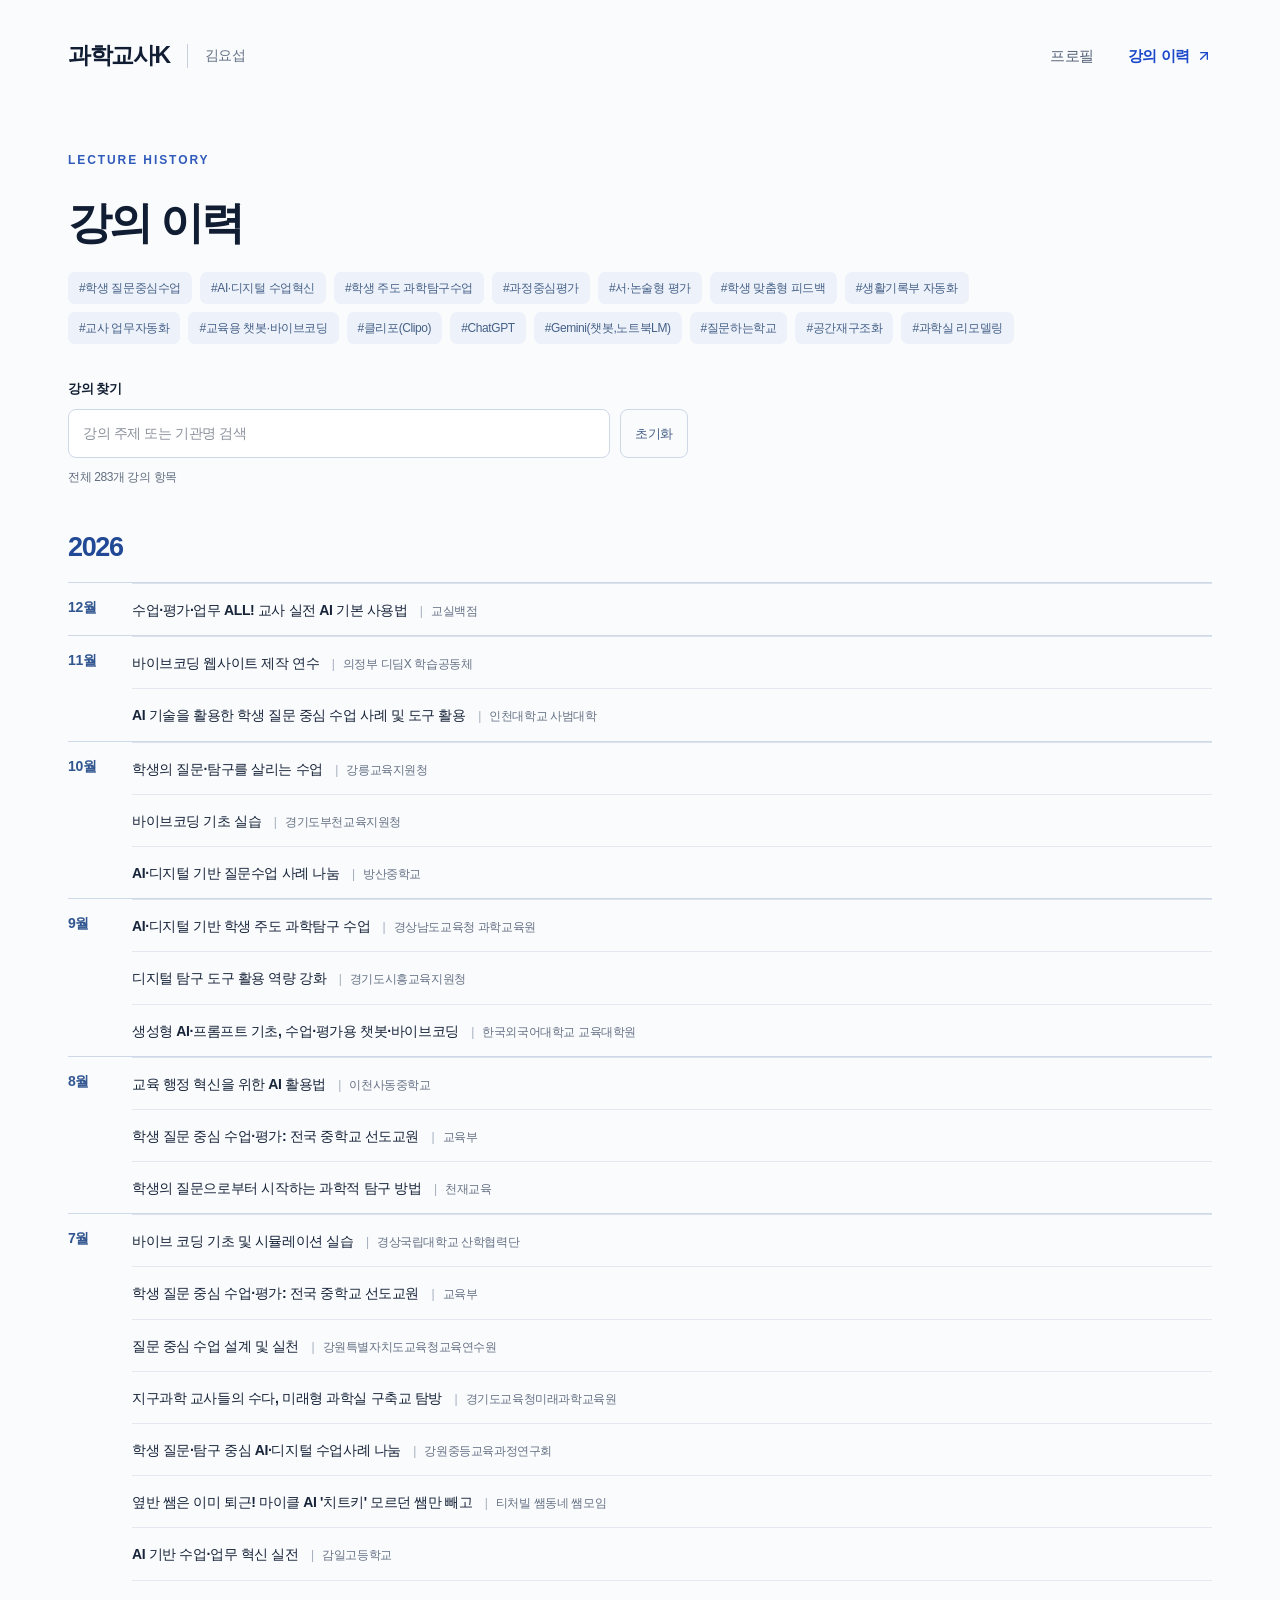
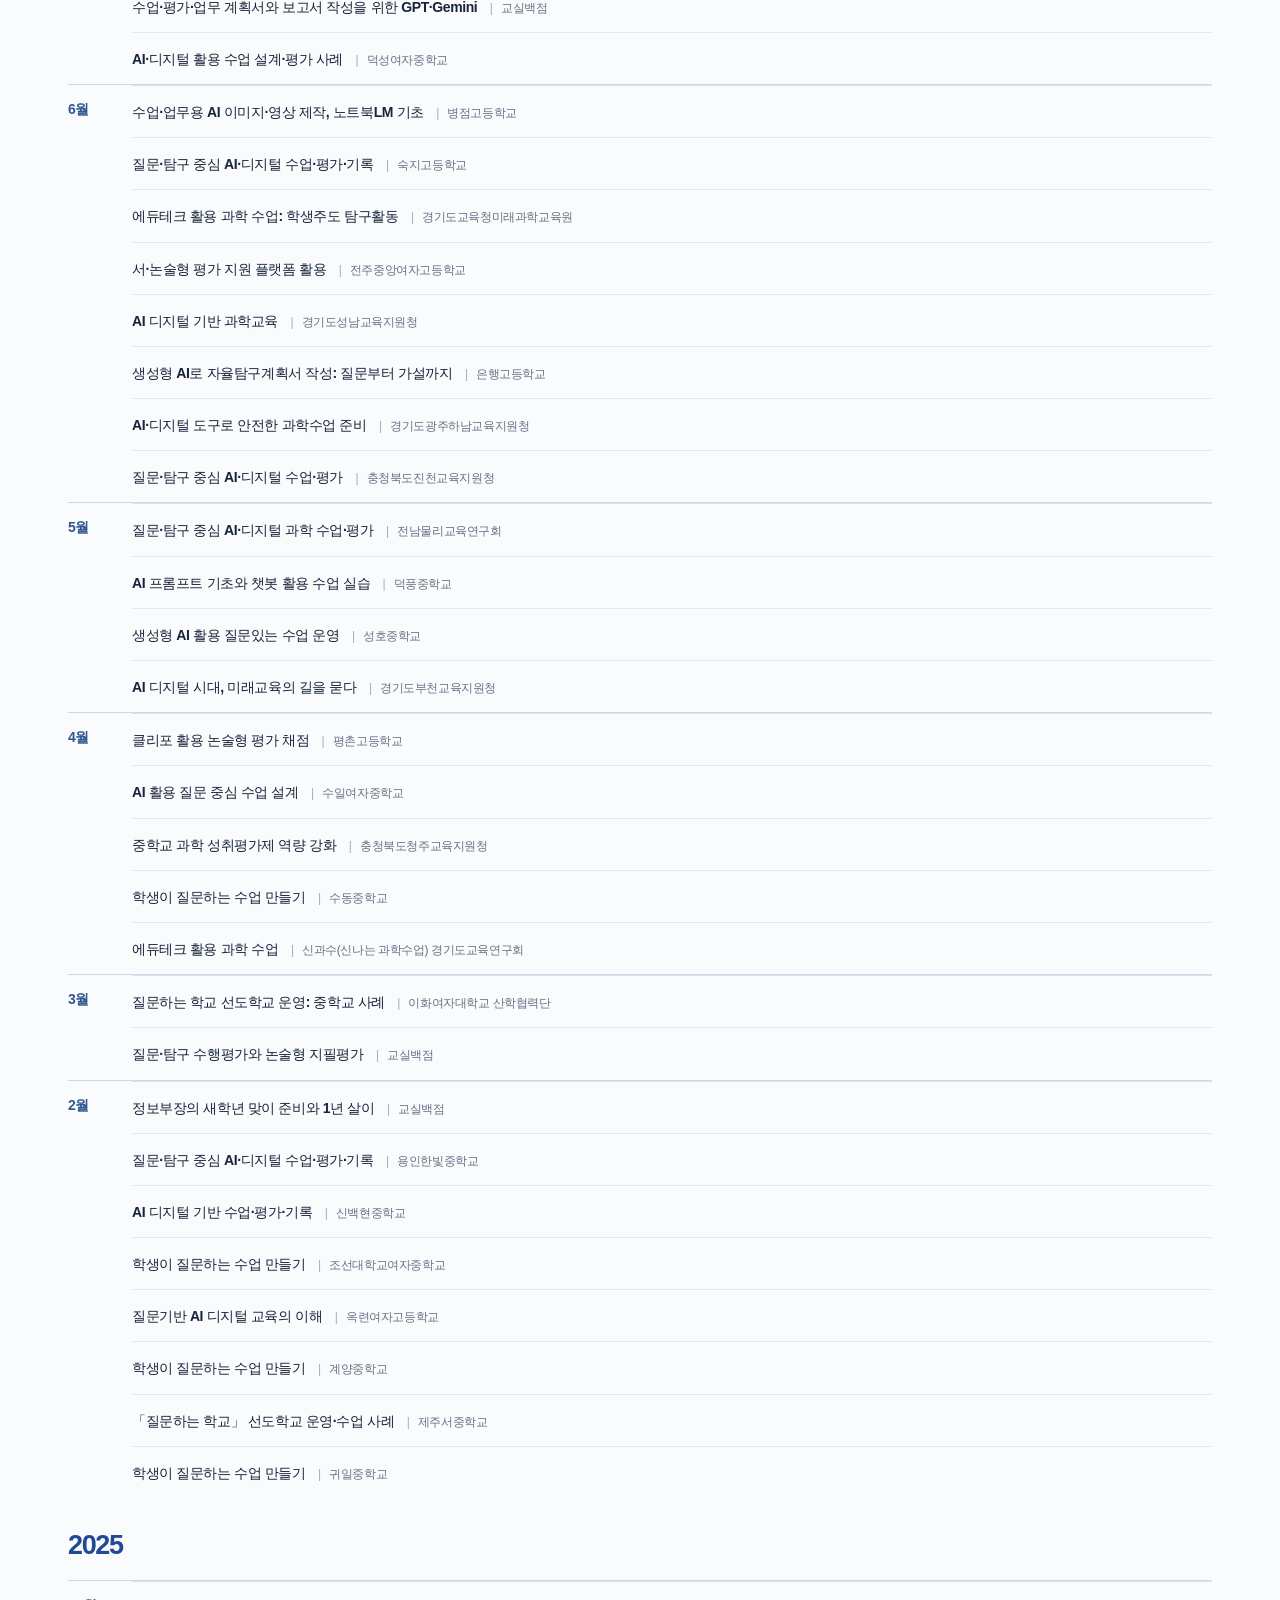
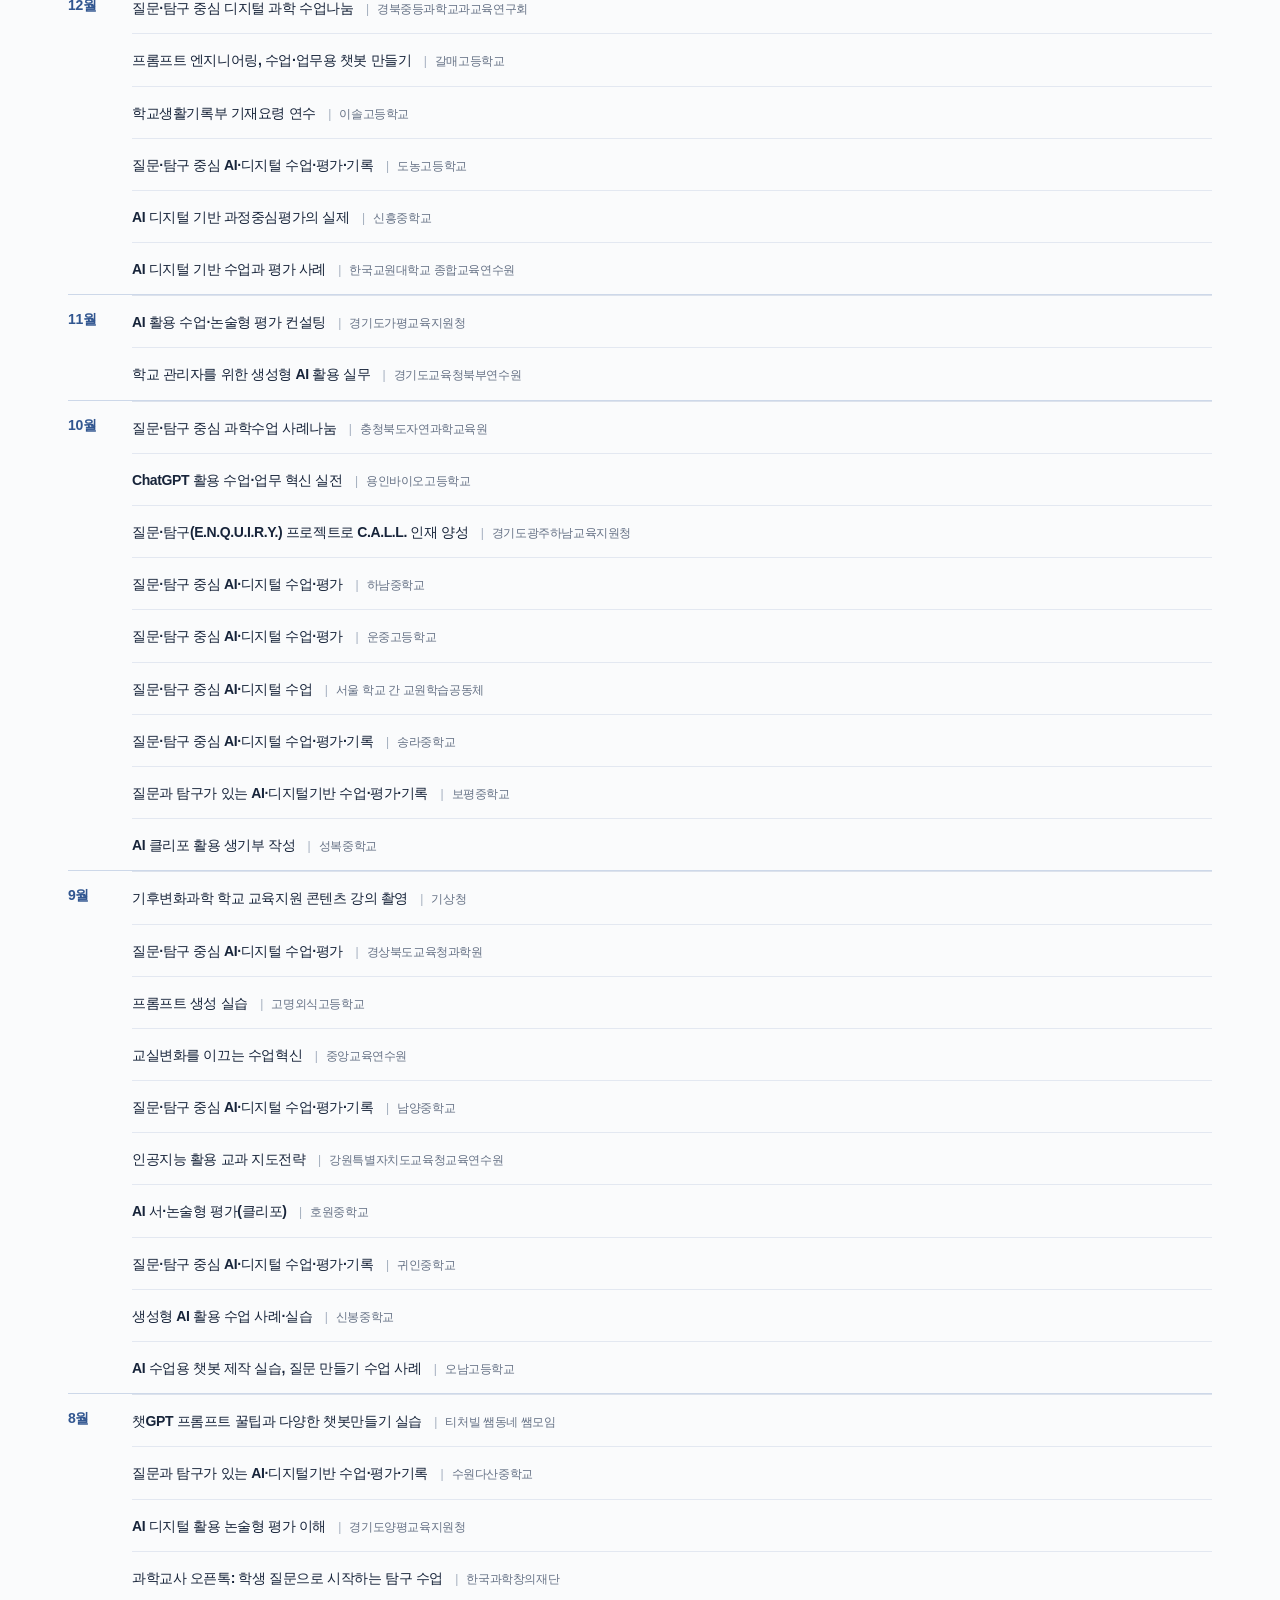
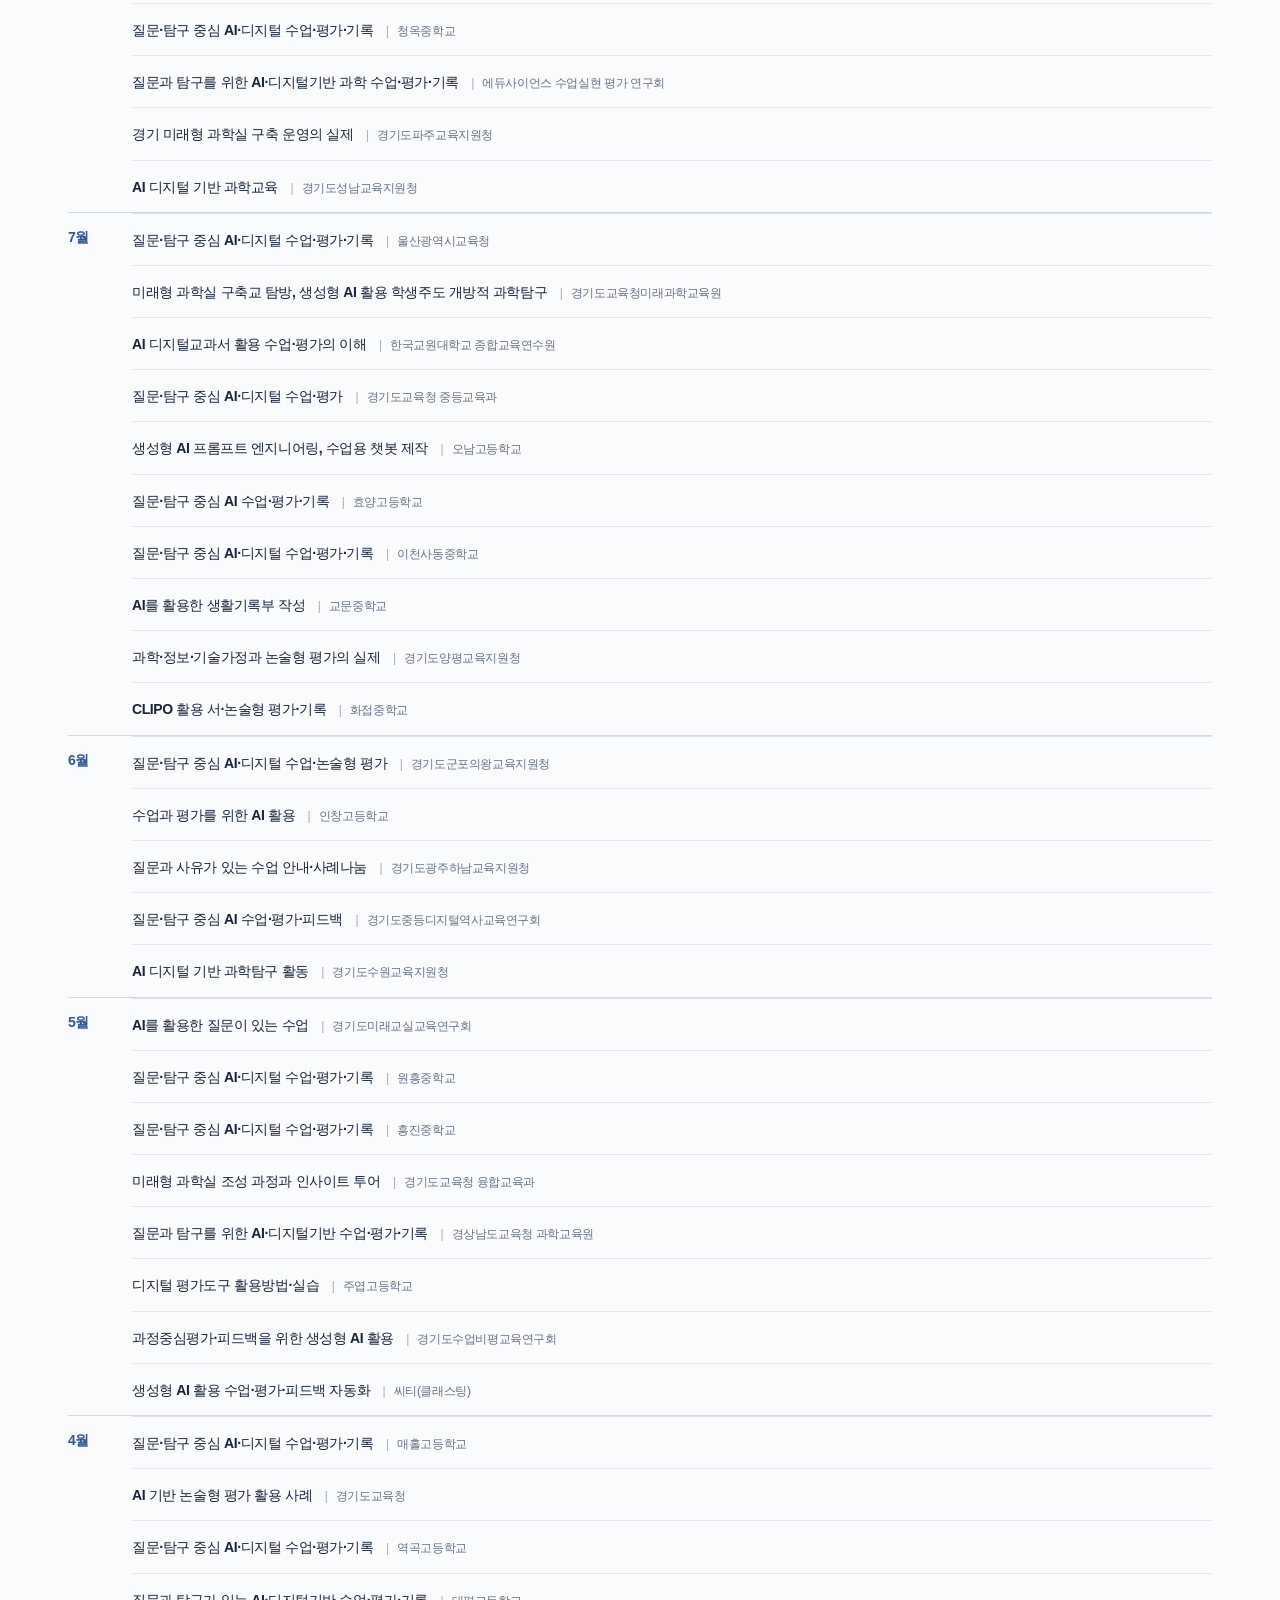
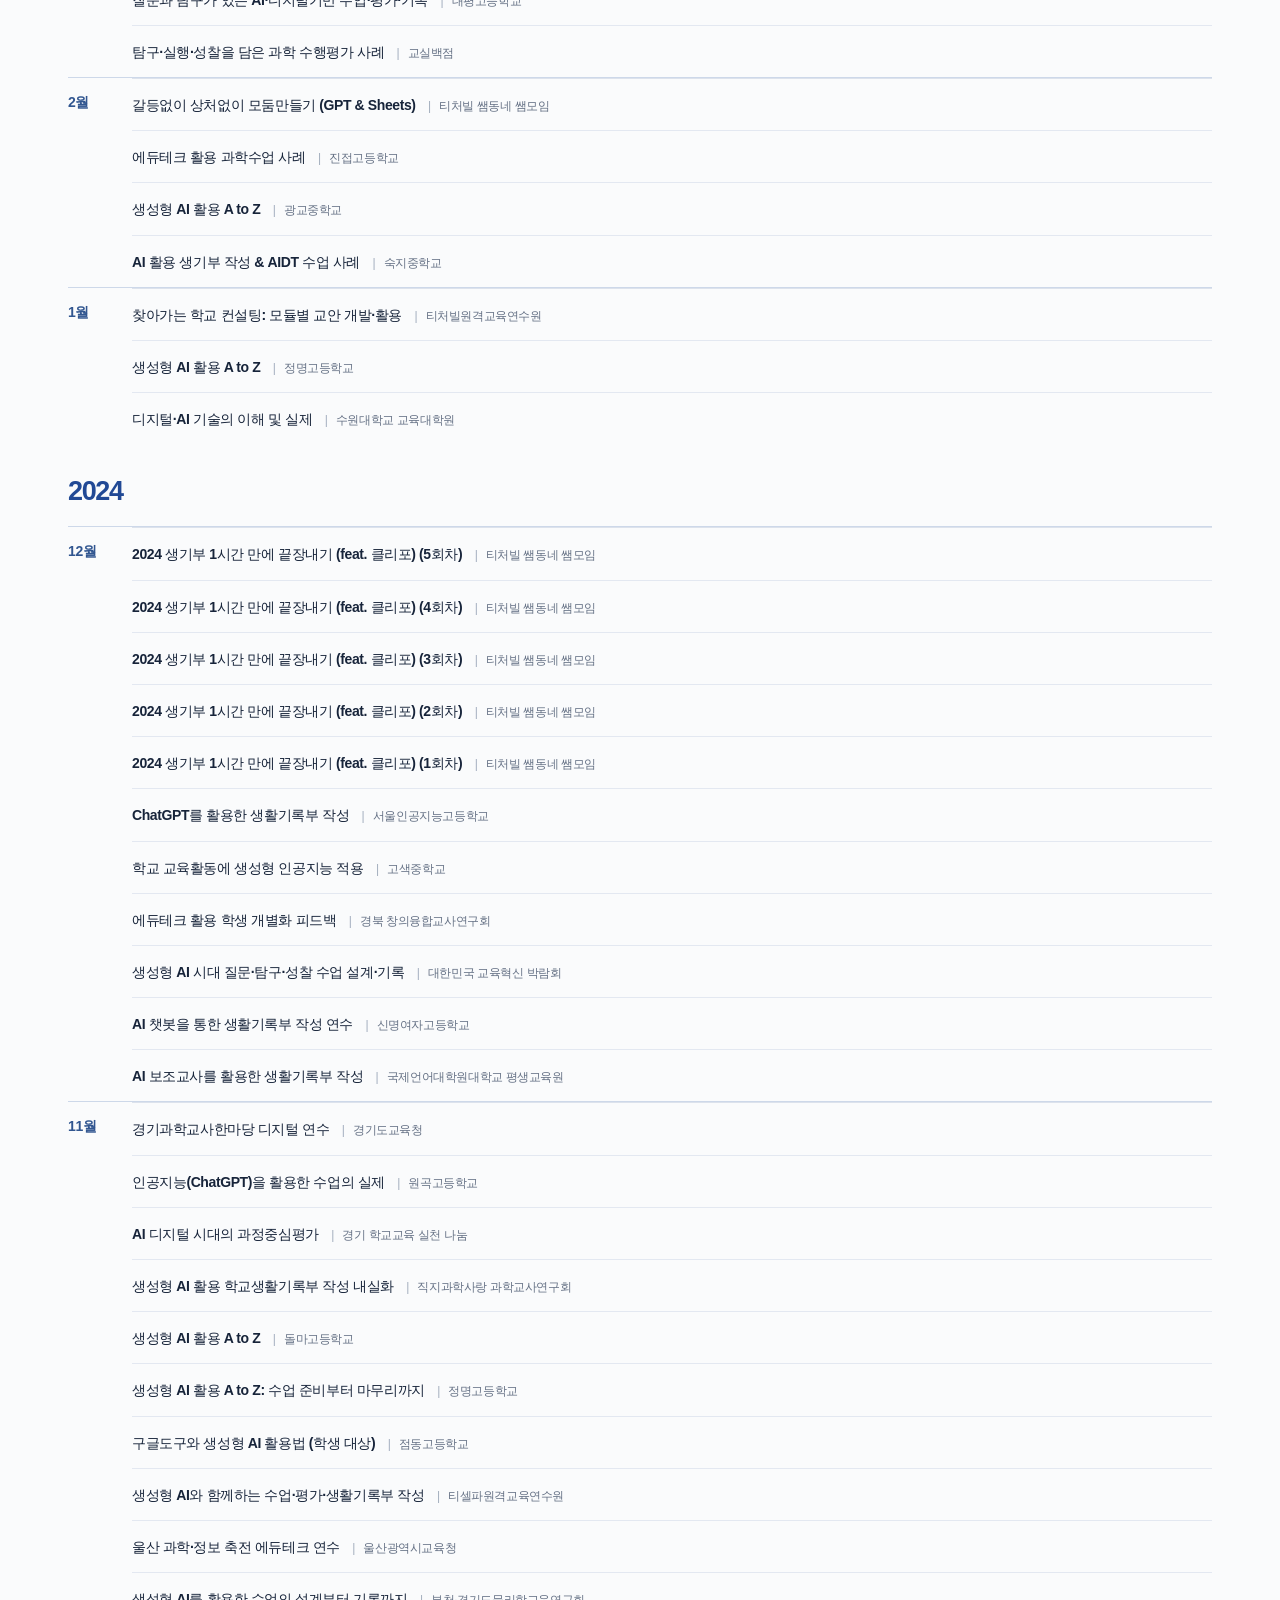
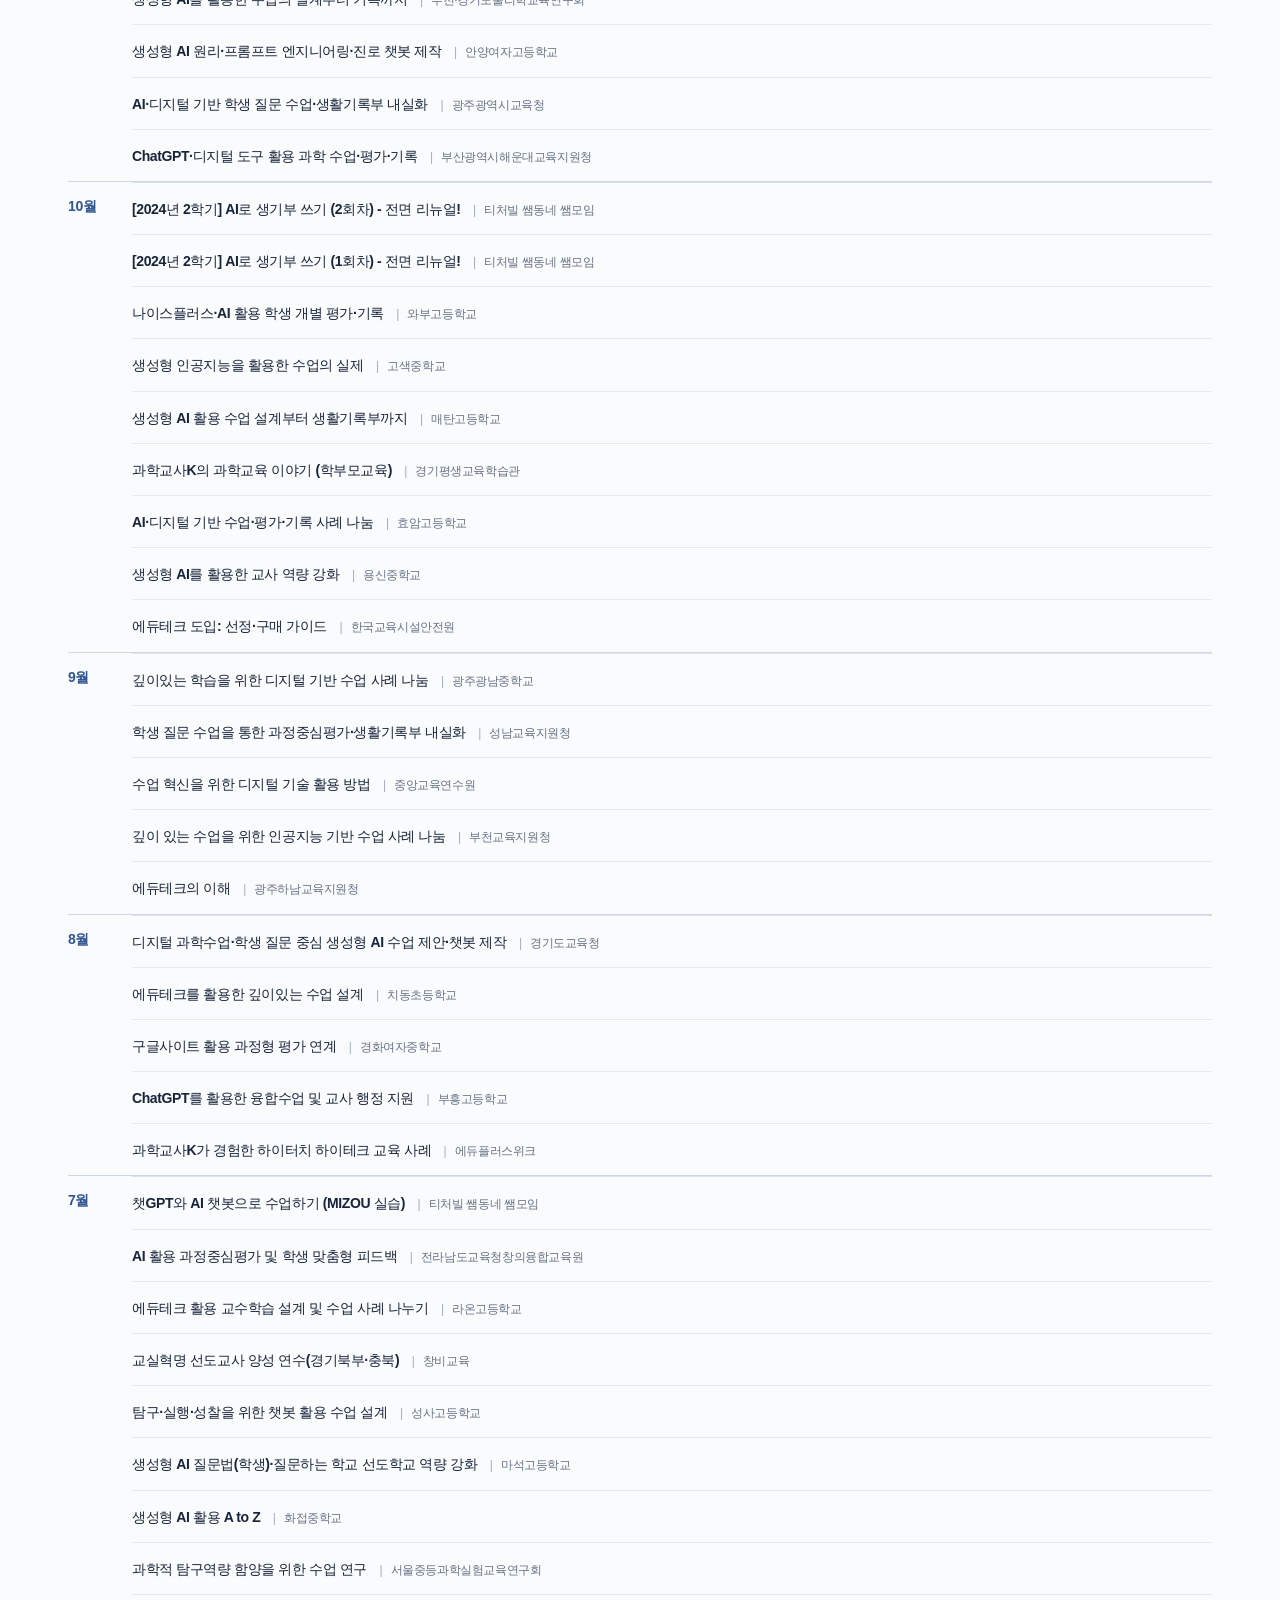
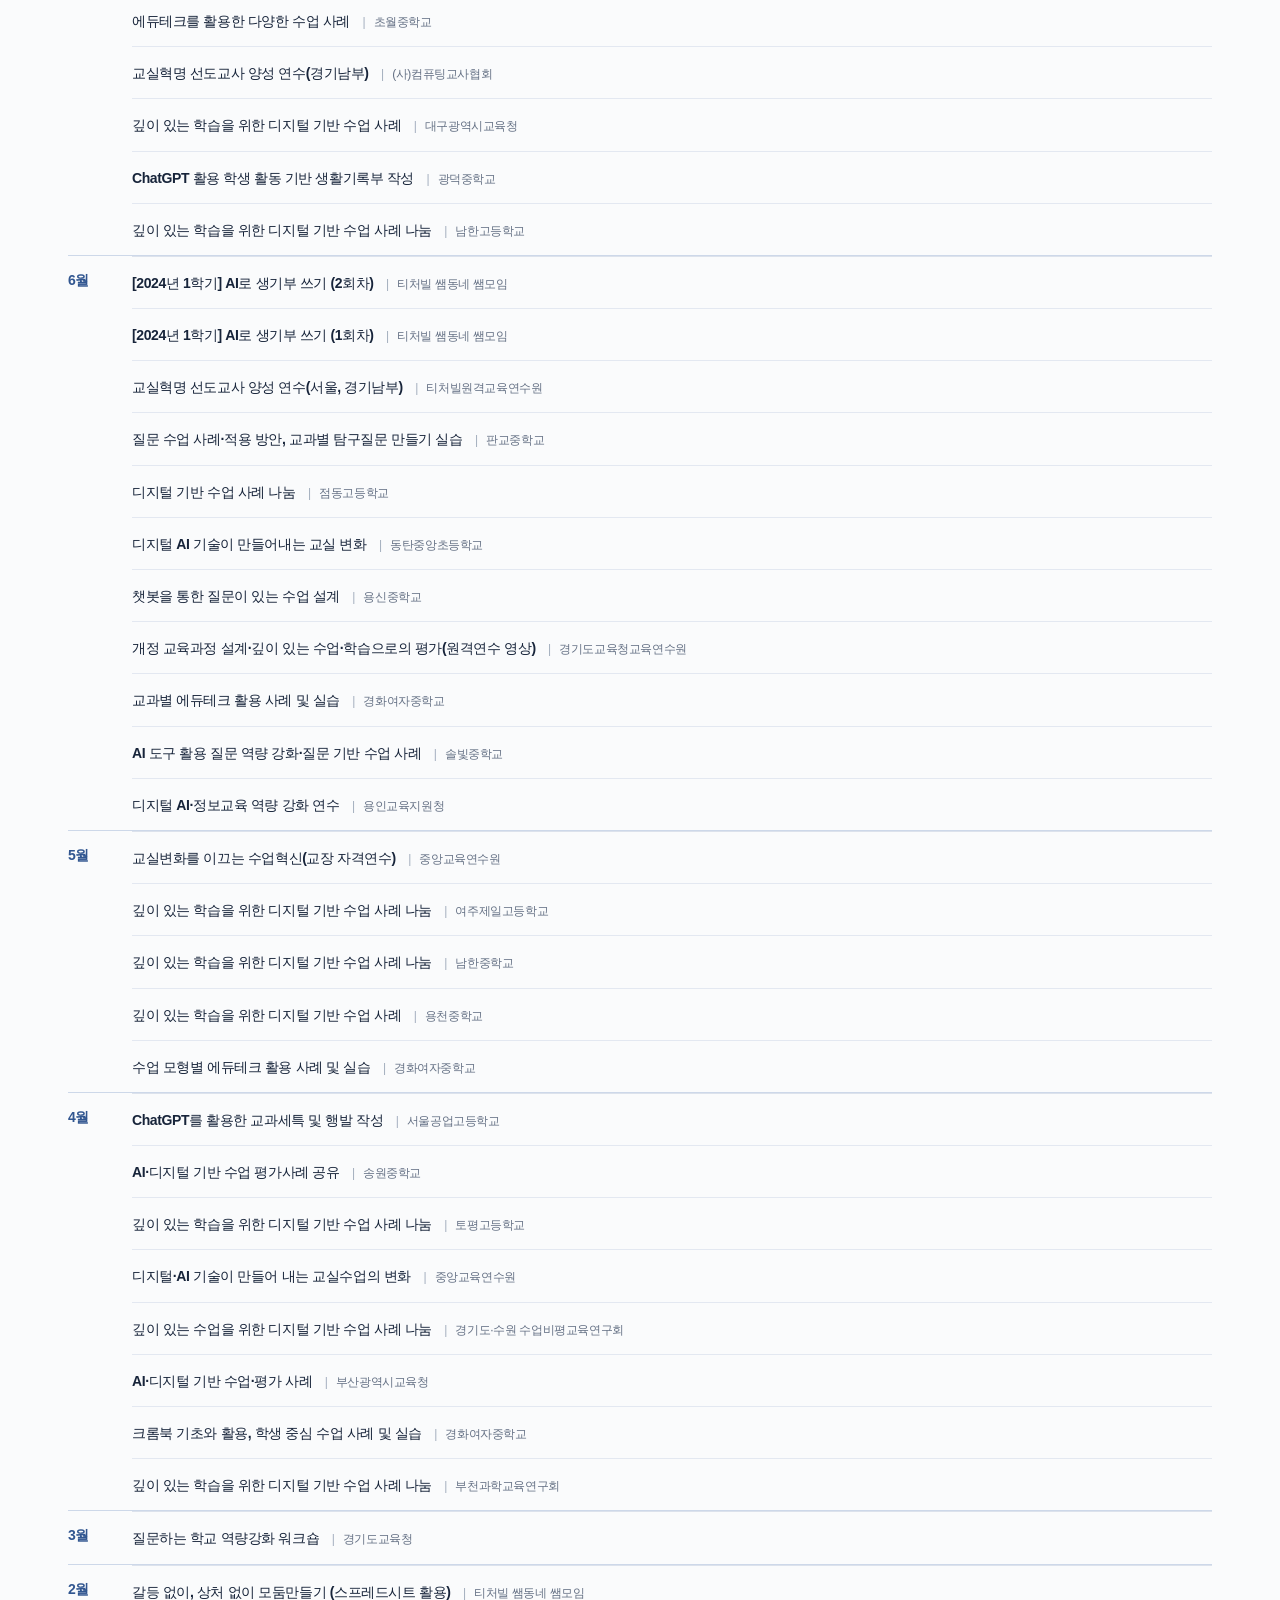
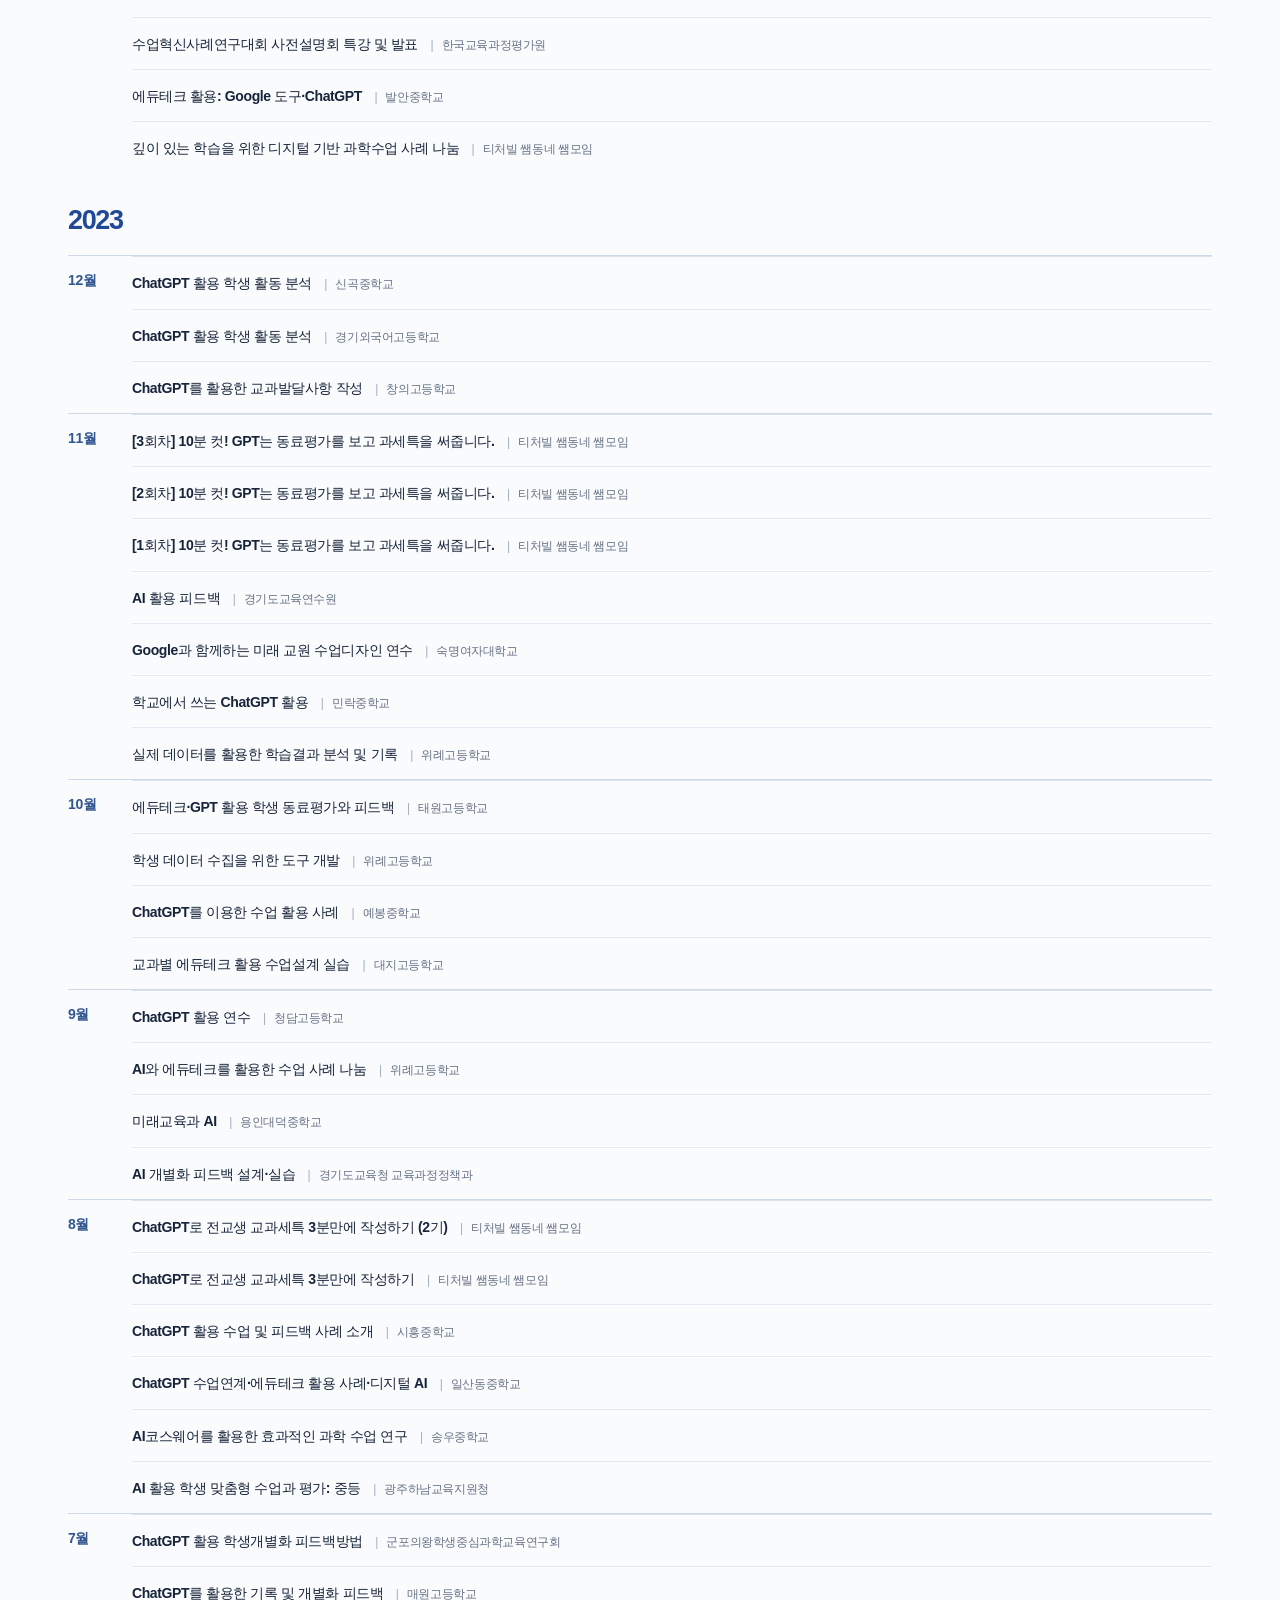
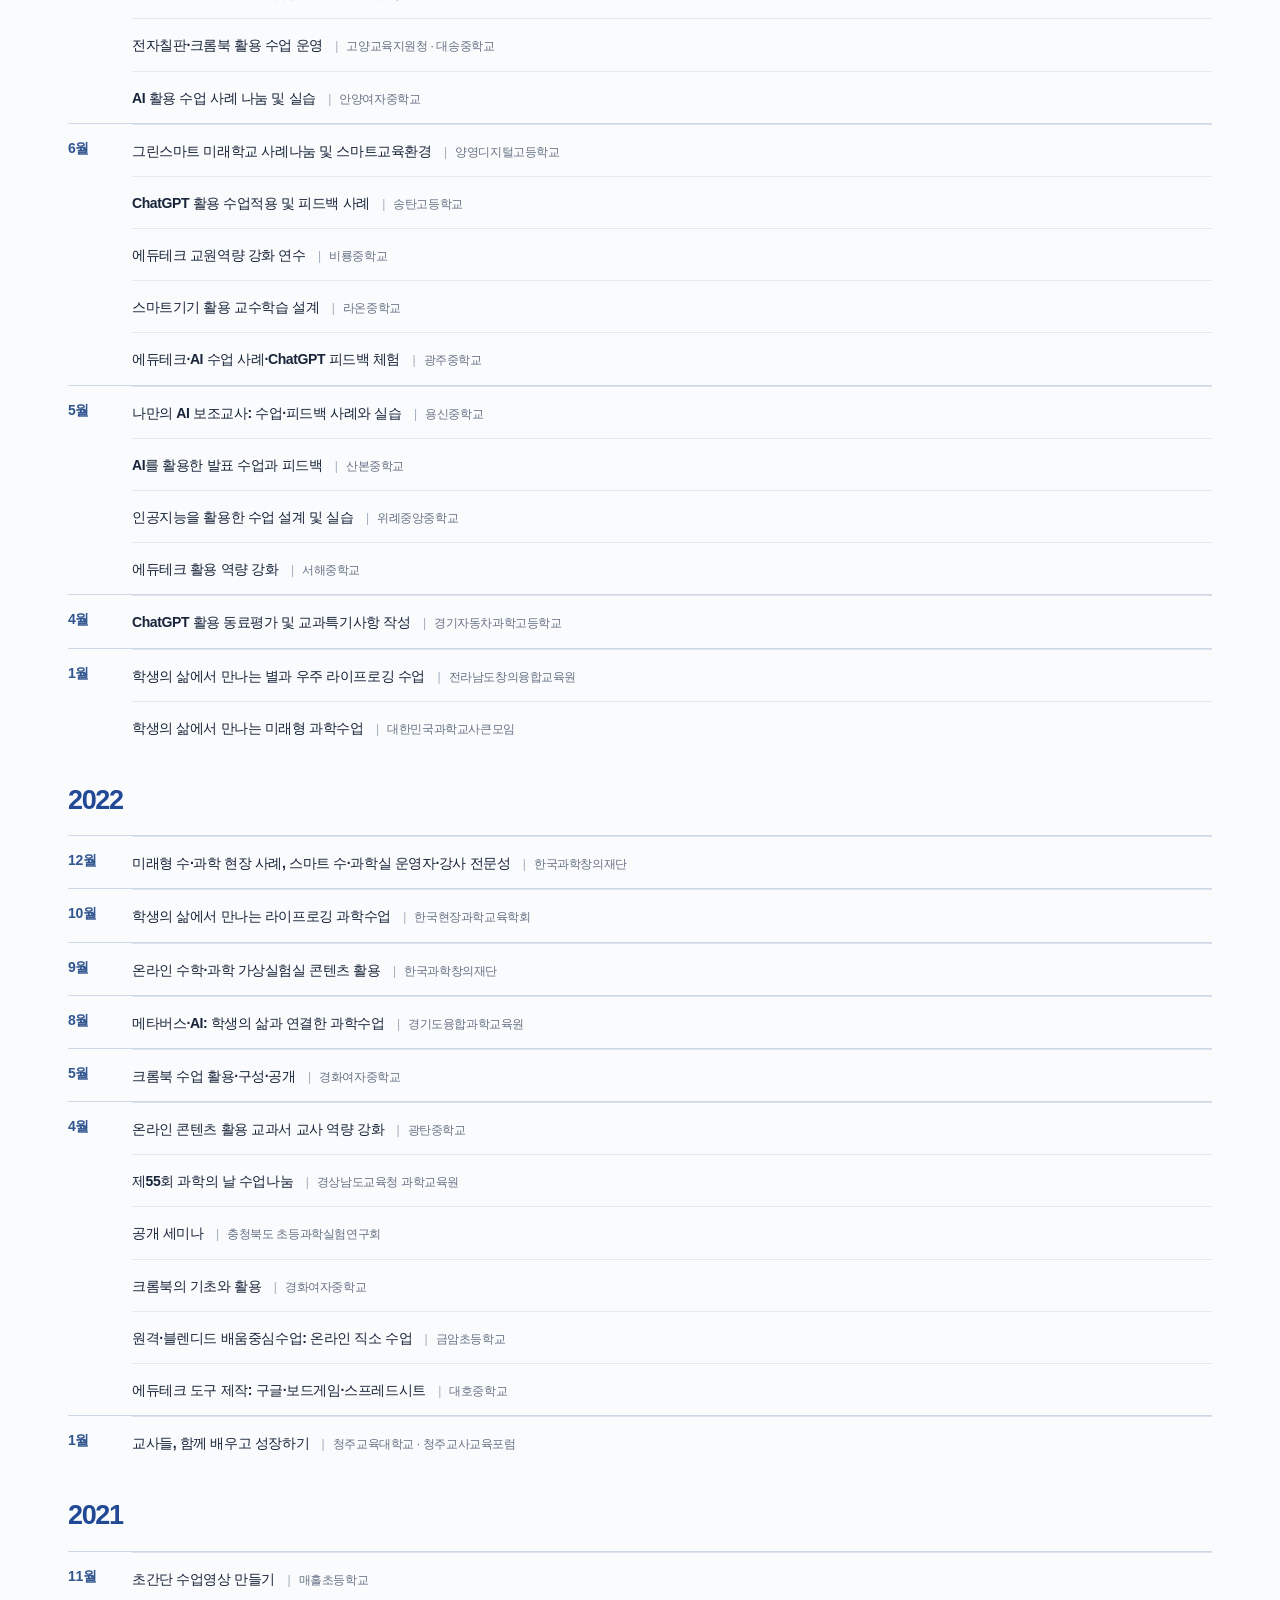
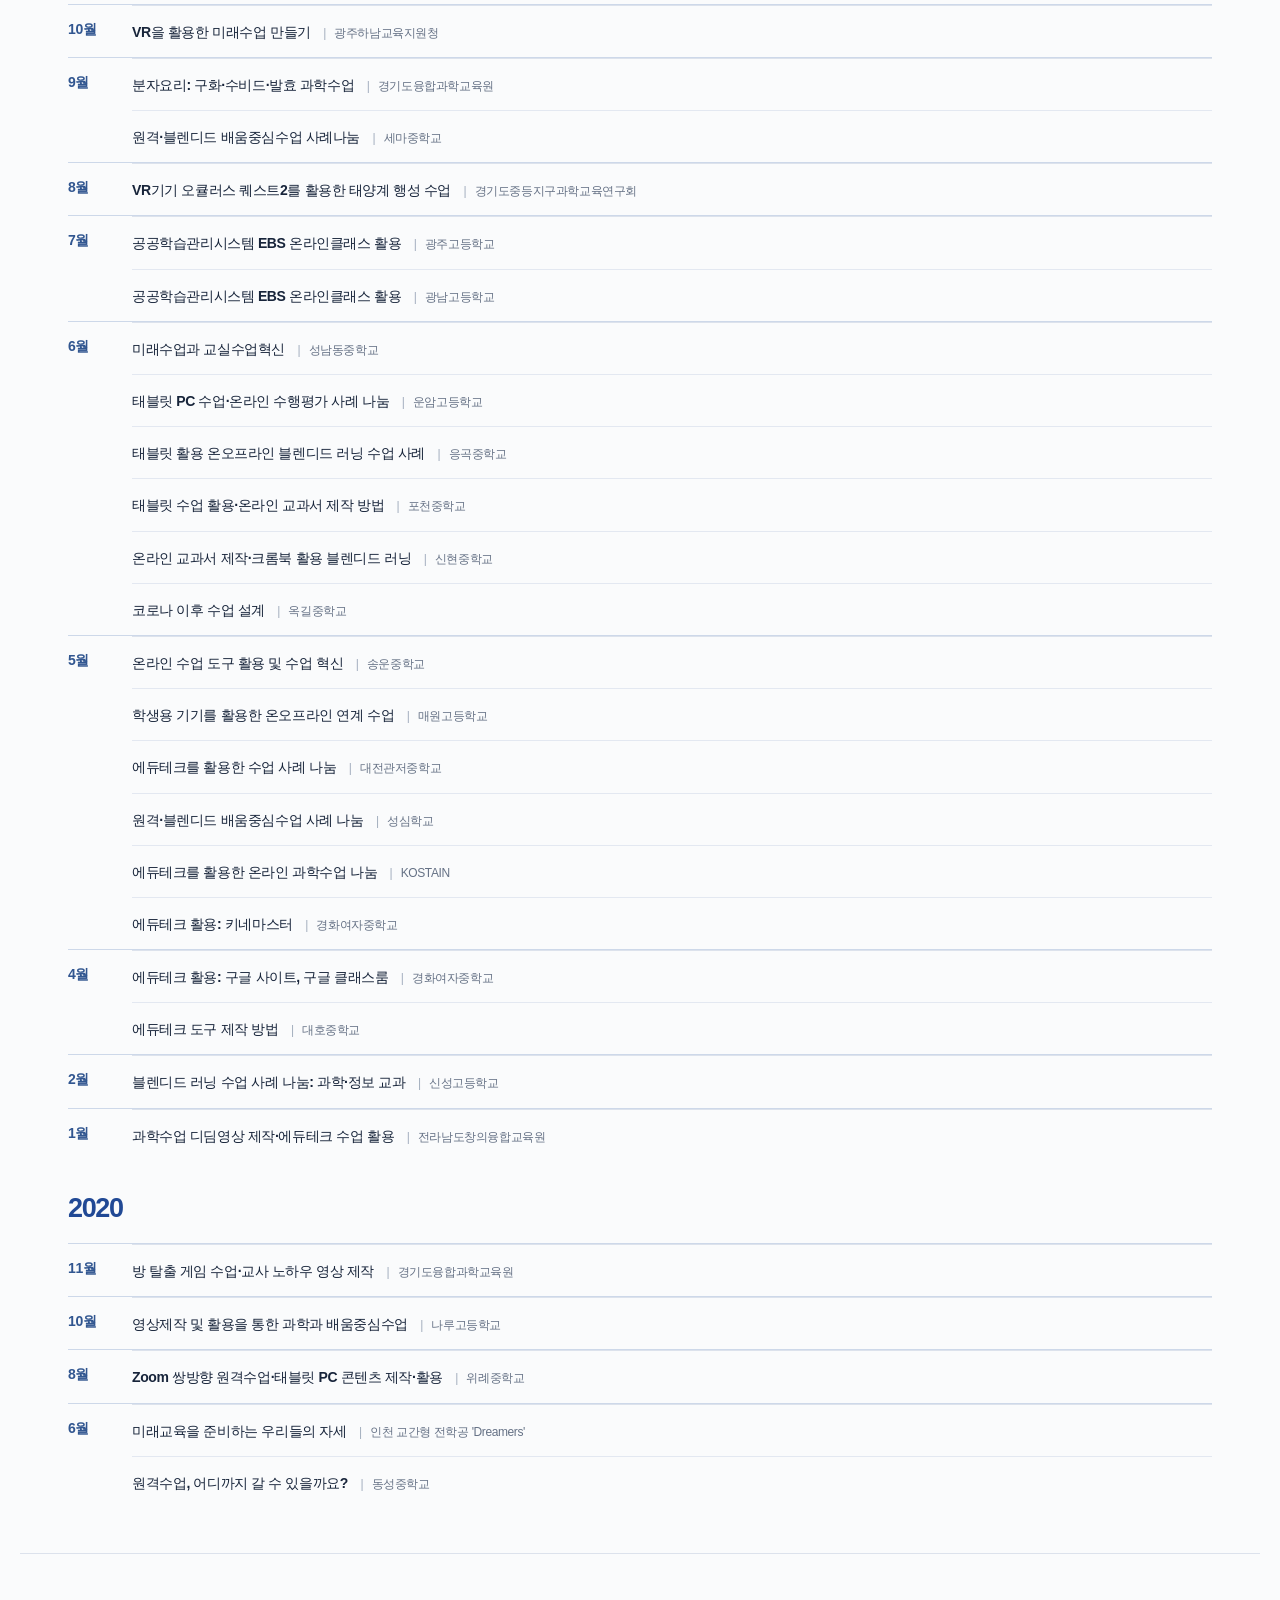
==== commit addf3bb7: "강의 이력 추가: 2026-11 의정부 디딤X 학습공동체 바이브코딩 웹사이트 제작 연수 Co-Authored-By: Claude Sonnet 5.5 <noreply@anthropi" ====
--- a/lectures.html
+++ b/lectures.html
@@ -1,2 +1,54 @@
-<!DOCTYPE html><html lang="ko"><head><meta charSet="utf-8"/><meta name="viewport" content="width=device-width, initial-scale=1"/><link rel="stylesheet" href="/index.6fb85adea5.css" data-rsc-css-href="/index.6fb85adea5.css" data-precedence="vite-rsc/importer-resources"/><title>교사 연수·강의 이력 | 과학교사K 김요섭</title><meta name="description" content="과학교사K 김요섭의 교사 연수·강의 이력. 질문하는 학교와 학생 질문 중심 수업, 학생 주도 과학탐구, ChatGPT·Gemini·노트북LM, 교육용 챗봇, 논술형 평가, 생활기록부·교사 업무자동화 강의를 연도·월·기관별로 확인하세요."/><meta name="keywords" content="과학교사K,김요섭,김요섭 교사,김요섭 강사,질문하는 학교,질문하는학교,질문하는 수업,질문있는 수업,학생 질문 중심 수업,학생 주도 과학탐구,교사 연수,교원 연수,교사 연수 강사,수업 설계,과정 중심 평가,논술형 평가,AI 활용 수업,에듀테크 연수,ChatGPT,Gemini,노트북LM,교육용 챗봇,생활기록부 자동화,교사 업무자동화,공간재구조화,과학실 리모델링"/><meta name="author" content="김요섭 · 과학교사K"/><meta property="og:title" content="교사 연수·강의 이력 | 과학교사K 김요섭"/><meta property="og:description" content="질문 중심 수업부터 생성형 AI, 평가와 생활기록부·교사 업무자동화까지, 교과를 아우르는 교사 연수와 강의 이력을 확인하세요."/><meta property="og:site_name" content="과학교사K 김요섭"/><meta property="og:type" content="website"/><meta property="og:locale" content="ko_KR"/><meta name="twitter:card" content="summary"/><meta name="twitter:title" content="교사 연수·강의 이력 | 과학교사K 김요섭"/><meta name="twitter:description" content="질문 중심 수업부터 생성형 AI, 평가와 생활기록부·교사 업무자동화까지, 교과를 아우르는 교사 연수와 강의 이력을 확인하세요."/><link rel="icon" href="/favicon.ico" sizes="any"/><link rel="icon" href="/favicon-32.png" type="image/png" sizes="32x32"/><link rel="apple-touch-icon" href="/apple-touch-icon.png"/>
-</head><body><a class="skip-link" href="#main">본문 바로가기</a><header class="site-header wrap"><a class="brand" href="/">과학교사K<span>김요섭</span></a><nav aria-label="주 메뉴"><a href="/">프로필</a><a href="/lectures" aria-current="page">강의 이력 <svg xmlns="http://www.w3.org/2000/svg" width="16" height="16" viewBox="0 0 24 24" fill="none" stroke="currentColor" stroke-width="2" stroke-linecap="round" stroke-linejoin="round" class="lucide lucide-arrow-up-right" aria-hidden="true"><path d="M7 7h10v10"></path><path d="M7 17 17 7"></path></svg></a></nav></header><main id="main"><section class="lecture-head lecture-list-head wrap"><p class="eyebrow">LECTURE HISTORY</p><h1>강의 이력</h1><div class="lecture-fields" aria-label="강의 분야"><span>#<!-- -->학생 질문중심수업</span><span>#<!-- -->AI·디지털 수업혁신</span><span>#<!-- -->학생 주도 과학탐구수업</span><span>#<!-- -->과정중심평가</span><span>#<!-- -->서·논술형 평가</span><span>#<!-- -->학생 맞춤형 피드백</span><span>#<!-- -->생활기록부 자동화</span><span>#<!-- -->교사 업무자동화</span><span>#<!-- -->교육용 챗봇·바이브코딩</span><span>#<!-- -->클리포(Clipo)</span><span>#<!-- -->ChatGPT</span><span>#<!-- -->Gemini(챗봇,노트북LM)</span><span>#<!-- -->질문하는학교</span><span>#<!-- -->공간재구조화</span><span>#<!-- -->과학실 리모델링</span></div></section><div class="wrap lecture-search" hidden=""><label for="lecture-search">강의 찾기</label><div class="search-input-row"><input id="lecture-search" type="search" placeholder="강의 주제 또는 기관명 검색" autoComplete="off"/><button type="button" id="search-clear">초기화</button></div><output id="search-status" aria-live="polite"></output></div><div class="wrap lecture-tables"><section class="lecture-table-year"><h2>2026</h2><div class="lecture-history"><section class="lecture-month-group" aria-label="2026년 12월"><h3><time dateTime="2026-12">12<!-- -->월</time></h3><ul><li class="lecture-entry"><strong>수업·평가·업무 ALL! 교사 실전 AI 기본 사용법</strong> <span class="lecture-entry-institution"><span class="lecture-entry-divider" aria-hidden="true">|</span>교실백점</span></li></ul></section><section class="lecture-month-group" aria-label="2026년 11월"><h3><time dateTime="2026-11">11<!-- -->월</time></h3><ul><li class="lecture-entry"><strong>AI 기술을 활용한 학생 질문 중심 수업 사례 및 도구 활용</strong> <span class="lecture-entry-institution"><span class="lecture-entry-divider" aria-hidden="true">|</span>인천대학교 사범대학</span></li></ul></section><section class="lecture-month-group" aria-label="2026년 10월"><h3><time dateTime="2026-10">10<!-- -->월</time></h3><ul><li class="lecture-entry"><strong>학생의 질문·탐구를 살리는 수업</strong> <span class="lecture-entry-institution"><span class="lecture-entry-divider" aria-hidden="true">|</span>강릉교육지원청</span></li><li class="lecture-entry"><strong>바이브코딩 기초 실습</strong> <span class="lecture-entry-institution"><span class="lecture-entry-divider" aria-hidden="true">|</span>경기도부천교육지원청</span></li><li class="lecture-entry"><strong>AI·디지털 기반 질문수업 사례 나눔</strong> <span class="lecture-entry-institution"><span class="lecture-entry-divider" aria-hidden="true">|</span>방산중학교</span></li></ul></section><section class="lecture-month-group" aria-label="2026년 9월"><h3><time dateTime="2026-09">9<!-- -->월</time></h3><ul><li class="lecture-entry"><strong>AI·디지털 기반 학생 주도 과학탐구 수업</strong> <span class="lecture-entry-institution"><span class="lecture-entry-divider" aria-hidden="true">|</span>경상남도교육청 과학교육원</span></li><li class="lecture-entry"><strong>디지털 탐구 도구 활용 역량 강화</strong> <span class="lecture-entry-institution"><span class="lecture-entry-divider" aria-hidden="true">|</span>경기도시흥교육지원청</span></li><li class="lecture-entry"><strong>생성형 AI·프롬프트 기초, 수업·평가용 챗봇·바이브코딩</strong> <span class="lecture-entry-institution"><span class="lecture-entry-divider" aria-hidden="true">|</span>한국외국어대학교 교육대학원</span></li></ul></section><section class="lecture-month-group" aria-label="2026년 8월"><h3><time dateTime="2026-08">8<!-- -->월</time></h3><ul><li class="lecture-entry"><strong>교육 행정 혁신을 위한 AI 활용법</strong> <span class="lecture-entry-institution"><span class="lecture-entry-divider" aria-hidden="true">|</span>이천사동중학교</span></li><li class="lecture-entry"><strong>학생 질문 중심 수업·평가: 전국 중학교 선도교원</strong> <span class="lecture-entry-institution"><span class="lecture-entry-divider" aria-hidden="true">|</span>교육부</span></li><li class="lecture-entry"><strong>학생의 질문으로부터 시작하는 과학적 탐구 방법</strong> <span class="lecture-entry-institution"><span class="lecture-entry-divider" aria-hidden="true">|</span>천재교육</span></li></ul></section><section class="lecture-month-group" aria-label="2026년 7월"><h3><time dateTime="2026-07">7<!-- -->월</time></h3><ul><li class="lecture-entry"><strong>바이브 코딩 기초 및 시뮬레이션 실습</strong> <span class="lecture-entry-institution"><span class="lecture-entry-divider" aria-hidden="true">|</span>경상국립대학교 산학협력단</span></li><li class="lecture-entry"><strong>학생 질문 중심 수업·평가: 전국 중학교 선도교원</strong> <span class="lecture-entry-institution"><span class="lecture-entry-divider" aria-hidden="true">|</span>교육부</span></li><li class="lecture-entry"><strong>질문 중심 수업 설계 및 실천</strong> <span class="lecture-entry-institution"><span class="lecture-entry-divider" aria-hidden="true">|</span>강원특별자치도교육청교육연수원</span></li><li class="lecture-entry"><strong>지구과학 교사들의 수다, 미래형 과학실 구축교 탐방</strong> <span class="lecture-entry-institution"><span class="lecture-entry-divider" aria-hidden="true">|</span>경기도교육청미래과학교육원</span></li><li class="lecture-entry"><strong>학생 질문·탐구 중심 AI·디지털 수업사례 나눔</strong> <span class="lecture-entry-institution"><span class="lecture-entry-divider" aria-hidden="true">|</span>강원중등교육과정연구회</span></li><li class="lecture-entry" data-meeting-date="2026-07-23" data-meeting-seq="11185"><strong>옆반 쌤은 이미 퇴근! 마이클 AI '치트키' 모르던 쌤만 빼고</strong> <span class="lecture-entry-institution"><span class="lecture-entry-divider" aria-hidden="true">|</span>티처빌 쌤동네 쌤모임</span></li><li class="lecture-entry"><strong>AI 기반 수업·업무 혁신 실전</strong> <span class="lecture-entry-institution"><span class="lecture-entry-divider" aria-hidden="true">|</span>감일고등학교</span></li><li class="lecture-entry"><strong>수업·평가·업무 계획서와 보고서 작성을 위한 GPT·Gemini</strong> <span class="lecture-entry-institution"><span class="lecture-entry-divider" aria-hidden="true">|</span>교실백점</span></li><li class="lecture-entry"><strong>AI·디지털 활용 수업 설계·평가 사례</strong> <span class="lecture-entry-institution"><span class="lecture-entry-divider" aria-hidden="true">|</span>덕성여자중학교</span></li></ul></section><section class="lecture-month-group" aria-label="2026년 6월"><h3><time dateTime="2026-06">6<!-- -->월</time></h3><ul><li class="lecture-entry"><strong>수업·업무용 AI 이미지·영상 제작, 노트북LM 기초</strong> <span class="lecture-entry-institution"><span class="lecture-entry-divider" aria-hidden="true">|</span>병점고등학교</span></li><li class="lecture-entry"><strong>질문·탐구 중심 AI·디지털 수업·평가·기록</strong> <span class="lecture-entry-institution"><span class="lecture-entry-divider" aria-hidden="true">|</span>숙지고등학교</span></li><li class="lecture-entry"><strong>에듀테크 활용 과학 수업: 학생주도 탐구활동</strong> <span class="lecture-entry-institution"><span class="lecture-entry-divider" aria-hidden="true">|</span>경기도교육청미래과학교육원</span></li><li class="lecture-entry"><strong>서·논술형 평가 지원 플랫폼 활용</strong> <span class="lecture-entry-institution"><span class="lecture-entry-divider" aria-hidden="true">|</span>전주중앙여자고등학교</span></li><li class="lecture-entry"><strong>AI 디지털 기반 과학교육</strong> <span class="lecture-entry-institution"><span class="lecture-entry-divider" aria-hidden="true">|</span>경기도성남교육지원청</span></li><li class="lecture-entry"><strong>생성형 AI로 자율탐구계획서 작성: 질문부터 가설까지</strong> <span class="lecture-entry-institution"><span class="lecture-entry-divider" aria-hidden="true">|</span>은행고등학교</span></li><li class="lecture-entry"><strong>AI·디지털 도구로 안전한 과학수업 준비</strong> <span class="lecture-entry-institution"><span class="lecture-entry-divider" aria-hidden="true">|</span>경기도광주하남교육지원청</span></li><li class="lecture-entry"><strong>질문·탐구 중심 AI·디지털 수업·평가</strong> <span class="lecture-entry-institution"><span class="lecture-entry-divider" aria-hidden="true">|</span>충청북도진천교육지원청</span></li></ul></section><section class="lecture-month-group" aria-label="2026년 5월"><h3><time dateTime="2026-05">5<!-- -->월</time></h3><ul><li class="lecture-entry"><strong>질문·탐구 중심 AI·디지털 과학 수업·평가</strong> <span class="lecture-entry-institution"><span class="lecture-entry-divider" aria-hidden="true">|</span>전남물리교육연구회</span></li><li class="lecture-entry"><strong>AI 프롬프트 기초와 챗봇 활용 수업 실습</strong> <span class="lecture-entry-institution"><span class="lecture-entry-divider" aria-hidden="true">|</span>덕풍중학교</span></li><li class="lecture-entry"><strong>생성형 AI 활용 질문있는 수업 운영</strong> <span class="lecture-entry-institution"><span class="lecture-entry-divider" aria-hidden="true">|</span>성호중학교</span></li><li class="lecture-entry"><strong>AI 디지털 시대, 미래교육의 길을 묻다</strong> <span class="lecture-entry-institution"><span class="lecture-entry-divider" aria-hidden="true">|</span>경기도부천교육지원청</span></li></ul></section><section class="lecture-month-group" aria-label="2026년 4월"><h3><time dateTime="2026-04">4<!-- -->월</time></h3><ul><li class="lecture-entry"><strong>클리포 활용 논술형 평가 채점</strong> <span class="lecture-entry-institution"><span class="lecture-entry-divider" aria-hidden="true">|</span>평촌고등학교</span></li><li class="lecture-entry"><strong>AI 활용 질문 중심 수업 설계</strong> <span class="lecture-entry-institution"><span class="lecture-entry-divider" aria-hidden="true">|</span>수일여자중학교</span></li><li class="lecture-entry"><strong>중학교 과학 성취평가제 역량 강화</strong> <span class="lecture-entry-institution"><span class="lecture-entry-divider" aria-hidden="true">|</span>충청북도청주교육지원청</span></li><li class="lecture-entry"><strong>학생이 질문하는 수업 만들기</strong> <span class="lecture-entry-institution"><span class="lecture-entry-divider" aria-hidden="true">|</span>수동중학교</span></li><li class="lecture-entry"><strong>에듀테크 활용 과학 수업</strong> <span class="lecture-entry-institution"><span class="lecture-entry-divider" aria-hidden="true">|</span>신과수(신나는 과학수업) 경기도교육연구회</span></li></ul></section><section class="lecture-month-group" aria-label="2026년 3월"><h3><time dateTime="2026-03">3<!-- -->월</time></h3><ul><li class="lecture-entry"><strong>질문하는 학교 선도학교 운영: 중학교 사례</strong> <span class="lecture-entry-institution"><span class="lecture-entry-divider" aria-hidden="true">|</span>이화여자대학교 산학협력단</span></li><li class="lecture-entry"><strong>질문·탐구 수행평가와 논술형 지필평가</strong> <span class="lecture-entry-institution"><span class="lecture-entry-divider" aria-hidden="true">|</span>교실백점</span></li></ul></section><section class="lecture-month-group" aria-label="2026년 2월"><h3><time dateTime="2026-02">2<!-- -->월</time></h3><ul><li class="lecture-entry"><strong>정보부장의 새학년 맞이 준비와 1년 살이</strong> <span class="lecture-entry-institution"><span class="lecture-entry-divider" aria-hidden="true">|</span>교실백점</span></li><li class="lecture-entry"><strong>질문·탐구 중심 AI·디지털 수업·평가·기록</strong> <span class="lecture-entry-institution"><span class="lecture-entry-divider" aria-hidden="true">|</span>용인한빛중학교</span></li><li class="lecture-entry"><strong>AI 디지털 기반 수업·평가·기록</strong> <span class="lecture-entry-institution"><span class="lecture-entry-divider" aria-hidden="true">|</span>신백현중학교</span></li><li class="lecture-entry"><strong>학생이 질문하는 수업 만들기</strong> <span class="lecture-entry-institution"><span class="lecture-entry-divider" aria-hidden="true">|</span>조선대학교여자중학교</span></li><li class="lecture-entry"><strong>질문기반 AI 디지털 교육의 이해</strong> <span class="lecture-entry-institution"><span class="lecture-entry-divider" aria-hidden="true">|</span>옥련여자고등학교</span></li><li class="lecture-entry"><strong>학생이 질문하는 수업 만들기</strong> <span class="lecture-entry-institution"><span class="lecture-entry-divider" aria-hidden="true">|</span>계양중학교</span></li><li class="lecture-entry"><strong>「질문하는 학교」 선도학교 운영·수업 사례</strong> <span class="lecture-entry-institution"><span class="lecture-entry-divider" aria-hidden="true">|</span>제주서중학교</span></li><li class="lecture-entry"><strong>학생이 질문하는 수업 만들기</strong> <span class="lecture-entry-institution"><span class="lecture-entry-divider" aria-hidden="true">|</span>귀일중학교</span></li></ul></section></div></section><section class="lecture-table-year"><h2>2025</h2><div class="lecture-history"><section class="lecture-month-group" aria-label="2025년 12월"><h3><time dateTime="2025-12">12<!-- -->월</time></h3><ul><li class="lecture-entry"><strong>질문·탐구 중심 디지털 과학 수업나눔</strong> <span class="lecture-entry-institution"><span class="lecture-entry-divider" aria-hidden="true">|</span>경북중등과학교과교육연구회</span></li><li class="lecture-entry"><strong>프롬프트 엔지니어링, 수업·업무용 챗봇 만들기</strong> <span class="lecture-entry-institution"><span class="lecture-entry-divider" aria-hidden="true">|</span>갈매고등학교</span></li><li class="lecture-entry"><strong>학교생활기록부 기재요령 연수</strong> <span class="lecture-entry-institution"><span class="lecture-entry-divider" aria-hidden="true">|</span>이솔고등학교</span></li><li class="lecture-entry"><strong>질문·탐구 중심 AI·디지털 수업·평가·기록</strong> <span class="lecture-entry-institution"><span class="lecture-entry-divider" aria-hidden="true">|</span>도농고등학교</span></li><li class="lecture-entry"><strong>AI 디지털 기반 과정중심평가의 실제</strong> <span class="lecture-entry-institution"><span class="lecture-entry-divider" aria-hidden="true">|</span>신흥중학교</span></li><li class="lecture-entry"><strong>AI 디지털 기반 수업과 평가 사례</strong> <span class="lecture-entry-institution"><span class="lecture-entry-divider" aria-hidden="true">|</span>한국교원대학교 종합교육연수원</span></li></ul></section><section class="lecture-month-group" aria-label="2025년 11월"><h3><time dateTime="2025-11">11<!-- -->월</time></h3><ul><li class="lecture-entry"><strong>AI 활용 수업·논술형 평가 컨설팅</strong> <span class="lecture-entry-institution"><span class="lecture-entry-divider" aria-hidden="true">|</span>경기도가평교육지원청</span></li><li class="lecture-entry"><strong>학교 관리자를 위한 생성형 AI 활용 실무</strong> <span class="lecture-entry-institution"><span class="lecture-entry-divider" aria-hidden="true">|</span>경기도교육청북부연수원</span></li></ul></section><section class="lecture-month-group" aria-label="2025년 10월"><h3><time dateTime="2025-10">10<!-- -->월</time></h3><ul><li class="lecture-entry"><strong>질문·탐구 중심 과학수업 사례나눔</strong> <span class="lecture-entry-institution"><span class="lecture-entry-divider" aria-hidden="true">|</span>충청북도자연과학교육원</span></li><li class="lecture-entry"><strong>ChatGPT 활용 수업·업무 혁신 실전</strong> <span class="lecture-entry-institution"><span class="lecture-entry-divider" aria-hidden="true">|</span>용인바이오고등학교</span></li><li class="lecture-entry"><strong>질문·탐구(E.N.Q.U.I.R.Y.) 프로젝트로 C.A.L.L. 인재 양성</strong> <span class="lecture-entry-institution"><span class="lecture-entry-divider" aria-hidden="true">|</span>경기도광주하남교육지원청</span></li><li class="lecture-entry"><strong>질문·탐구 중심 AI·디지털 수업·평가</strong> <span class="lecture-entry-institution"><span class="lecture-entry-divider" aria-hidden="true">|</span>하남중학교</span></li><li class="lecture-entry"><strong>질문·탐구 중심 AI·디지털 수업·평가</strong> <span class="lecture-entry-institution"><span class="lecture-entry-divider" aria-hidden="true">|</span>운중고등학교</span></li><li class="lecture-entry"><strong>질문·탐구 중심 AI·디지털 수업</strong> <span class="lecture-entry-institution"><span class="lecture-entry-divider" aria-hidden="true">|</span>서울 학교 간 교원학습공동체</span></li><li class="lecture-entry"><strong>질문·탐구 중심 AI·디지털 수업·평가·기록</strong> <span class="lecture-entry-institution"><span class="lecture-entry-divider" aria-hidden="true">|</span>송라중학교</span></li><li class="lecture-entry"><strong>질문과 탐구가 있는 AI·디지털기반 수업·평가·기록</strong> <span class="lecture-entry-institution"><span class="lecture-entry-divider" aria-hidden="true">|</span>보평중학교</span></li><li class="lecture-entry"><strong>AI 클리포 활용 생기부 작성</strong> <span class="lecture-entry-institution"><span class="lecture-entry-divider" aria-hidden="true">|</span>성복중학교</span></li></ul></section><section class="lecture-month-group" aria-label="2025년 9월"><h3><time dateTime="2025-09">9<!-- -->월</time></h3><ul><li class="lecture-entry"><strong>기후변화과학 학교 교육지원 콘텐츠 강의 촬영</strong> <span class="lecture-entry-institution"><span class="lecture-entry-divider" aria-hidden="true">|</span>기상청</span></li><li class="lecture-entry"><strong>질문·탐구 중심 AI·디지털 수업·평가</strong> <span class="lecture-entry-institution"><span class="lecture-entry-divider" aria-hidden="true">|</span>경상북도교육청과학원</span></li><li class="lecture-entry"><strong>프롬프트 생성 실습</strong> <span class="lecture-entry-institution"><span class="lecture-entry-divider" aria-hidden="true">|</span>고명외식고등학교</span></li><li class="lecture-entry"><strong>교실변화를 이끄는 수업혁신</strong> <span class="lecture-entry-institution"><span class="lecture-entry-divider" aria-hidden="true">|</span>중앙교육연수원</span></li><li class="lecture-entry"><strong>질문·탐구 중심 AI·디지털 수업·평가·기록</strong> <span class="lecture-entry-institution"><span class="lecture-entry-divider" aria-hidden="true">|</span>남양중학교</span></li><li class="lecture-entry"><strong>인공지능 활용 교과 지도전략</strong> <span class="lecture-entry-institution"><span class="lecture-entry-divider" aria-hidden="true">|</span>강원특별자치도교육청교육연수원</span></li><li class="lecture-entry"><strong>AI 서·논술형 평가(클리포)</strong> <span class="lecture-entry-institution"><span class="lecture-entry-divider" aria-hidden="true">|</span>호원중학교</span></li><li class="lecture-entry"><strong>질문·탐구 중심 AI·디지털 수업·평가·기록</strong> <span class="lecture-entry-institution"><span class="lecture-entry-divider" aria-hidden="true">|</span>귀인중학교</span></li><li class="lecture-entry"><strong>생성형 AI 활용 수업 사례·실습</strong> <span class="lecture-entry-institution"><span class="lecture-entry-divider" aria-hidden="true">|</span>신봉중학교</span></li><li class="lecture-entry"><strong>AI 수업용 챗봇 제작 실습, 질문 만들기 수업 사례</strong> <span class="lecture-entry-institution"><span class="lecture-entry-divider" aria-hidden="true">|</span>오남고등학교</span></li></ul></section><section class="lecture-month-group" aria-label="2025년 8월"><h3><time dateTime="2025-08">8<!-- -->월</time></h3><ul><li class="lecture-entry" data-meeting-date="2025-08-13" data-meeting-seq="8586"><strong>챗GPT 프롬프트 꿀팁과 다양한 챗봇만들기 실습</strong> <span class="lecture-entry-institution"><span class="lecture-entry-divider" aria-hidden="true">|</span>티처빌 쌤동네 쌤모임</span></li><li class="lecture-entry"><strong>질문과 탐구가 있는 AI·디지털기반 수업·평가·기록</strong> <span class="lecture-entry-institution"><span class="lecture-entry-divider" aria-hidden="true">|</span>수원다산중학교</span></li><li class="lecture-entry"><strong>AI 디지털 활용 논술형 평가 이해</strong> <span class="lecture-entry-institution"><span class="lecture-entry-divider" aria-hidden="true">|</span>경기도양평교육지원청</span></li><li class="lecture-entry"><strong>과학교사 오픈톡: 학생 질문으로 시작하는 탐구 수업</strong> <span class="lecture-entry-institution"><span class="lecture-entry-divider" aria-hidden="true">|</span>한국과학창의재단</span></li><li class="lecture-entry"><strong>질문·탐구 중심 AI·디지털 수업·평가·기록</strong> <span class="lecture-entry-institution"><span class="lecture-entry-divider" aria-hidden="true">|</span>청옥중학교</span></li><li class="lecture-entry"><strong>질문과 탐구를 위한 AI·디지털기반 과학 수업·평가·기록</strong> <span class="lecture-entry-institution"><span class="lecture-entry-divider" aria-hidden="true">|</span>에듀사이언스 수업실현 평가 연구회</span></li><li class="lecture-entry"><strong>경기 미래형 과학실 구축 운영의 실제</strong> <span class="lecture-entry-institution"><span class="lecture-entry-divider" aria-hidden="true">|</span>경기도파주교육지원청</span></li><li class="lecture-entry"><strong>AI 디지털 기반 과학교육</strong> <span class="lecture-entry-institution"><span class="lecture-entry-divider" aria-hidden="true">|</span>경기도성남교육지원청</span></li></ul></section><section class="lecture-month-group" aria-label="2025년 7월"><h3><time dateTime="2025-07">7<!-- -->월</time></h3><ul><li class="lecture-entry"><strong>질문·탐구 중심 AI·디지털 수업·평가·기록</strong> <span class="lecture-entry-institution"><span class="lecture-entry-divider" aria-hidden="true">|</span>울산광역시교육청</span></li><li class="lecture-entry"><strong>미래형 과학실 구축교 탐방, 생성형 AI 활용 학생주도 개방적 과학탐구</strong> <span class="lecture-entry-institution"><span class="lecture-entry-divider" aria-hidden="true">|</span>경기도교육청미래과학교육원</span></li><li class="lecture-entry"><strong>AI 디지털교과서 활용 수업·평가의 이해</strong> <span class="lecture-entry-institution"><span class="lecture-entry-divider" aria-hidden="true">|</span>한국교원대학교 종합교육연수원</span></li><li class="lecture-entry"><strong>질문·탐구 중심 AI·디지털 수업·평가</strong> <span class="lecture-entry-institution"><span class="lecture-entry-divider" aria-hidden="true">|</span>경기도교육청 중등교육과</span></li><li class="lecture-entry"><strong>생성형 AI 프롬프트 엔지니어링, 수업용 챗봇 제작</strong> <span class="lecture-entry-institution"><span class="lecture-entry-divider" aria-hidden="true">|</span>오남고등학교</span></li><li class="lecture-entry"><strong>질문·탐구 중심 AI 수업·평가·기록</strong> <span class="lecture-entry-institution"><span class="lecture-entry-divider" aria-hidden="true">|</span>효양고등학교</span></li><li class="lecture-entry"><strong>질문·탐구 중심 AI·디지털 수업·평가·기록</strong> <span class="lecture-entry-institution"><span class="lecture-entry-divider" aria-hidden="true">|</span>이천사동중학교</span></li><li class="lecture-entry"><strong>AI를 활용한 생활기록부 작성</strong> <span class="lecture-entry-institution"><span class="lecture-entry-divider" aria-hidden="true">|</span>교문중학교</span></li><li class="lecture-entry"><strong>과학·정보·기술가정과 논술형 평가의 실제</strong> <span class="lecture-entry-institution"><span class="lecture-entry-divider" aria-hidden="true">|</span>경기도양평교육지원청</span></li><li class="lecture-entry"><strong>CLIPO 활용 서·논술형 평가·기록</strong> <span class="lecture-entry-institution"><span class="lecture-entry-divider" aria-hidden="true">|</span>화접중학교</span></li></ul></section><section class="lecture-month-group" aria-label="2025년 6월"><h3><time dateTime="2025-06">6<!-- -->월</time></h3><ul><li class="lecture-entry"><strong>질문·탐구 중심 AI·디지털 수업·논술형 평가</strong> <span class="lecture-entry-institution"><span class="lecture-entry-divider" aria-hidden="true">|</span>경기도군포의왕교육지원청</span></li><li class="lecture-entry"><strong>수업과 평가를 위한 AI 활용</strong> <span class="lecture-entry-institution"><span class="lecture-entry-divider" aria-hidden="true">|</span>인창고등학교</span></li><li class="lecture-entry"><strong>질문과 사유가 있는 수업 안내·사례나눔</strong> <span class="lecture-entry-institution"><span class="lecture-entry-divider" aria-hidden="true">|</span>경기도광주하남교육지원청</span></li><li class="lecture-entry"><strong>질문·탐구 중심 AI 수업·평가·피드백</strong> <span class="lecture-entry-institution"><span class="lecture-entry-divider" aria-hidden="true">|</span>경기도중등디지털역사교육연구회</span></li><li class="lecture-entry"><strong>AI 디지털 기반 과학탐구 활동</strong> <span class="lecture-entry-institution"><span class="lecture-entry-divider" aria-hidden="true">|</span>경기도수원교육지원청</span></li></ul></section><section class="lecture-month-group" aria-label="2025년 5월"><h3><time dateTime="2025-05">5<!-- -->월</time></h3><ul><li class="lecture-entry"><strong>AI를 활용한 질문이 있는 수업</strong> <span class="lecture-entry-institution"><span class="lecture-entry-divider" aria-hidden="true">|</span>경기도미래교실교육연구회</span></li><li class="lecture-entry"><strong>질문·탐구 중심 AI·디지털 수업·평가·기록</strong> <span class="lecture-entry-institution"><span class="lecture-entry-divider" aria-hidden="true">|</span>원흥중학교</span></li><li class="lecture-entry"><strong>질문·탐구 중심 AI·디지털 수업·평가·기록</strong> <span class="lecture-entry-institution"><span class="lecture-entry-divider" aria-hidden="true">|</span>흥진중학교</span></li><li class="lecture-entry"><strong>미래형 과학실 조성 과정과 인사이트 투어</strong> <span class="lecture-entry-institution"><span class="lecture-entry-divider" aria-hidden="true">|</span>경기도교육청 융합교육과</span></li><li class="lecture-entry"><strong>질문과 탐구를 위한 AI·디지털기반 수업·평가·기록</strong> <span class="lecture-entry-institution"><span class="lecture-entry-divider" aria-hidden="true">|</span>경상남도교육청 과학교육원</span></li><li class="lecture-entry"><strong>디지털 평가도구 활용방법·실습</strong> <span class="lecture-entry-institution"><span class="lecture-entry-divider" aria-hidden="true">|</span>주엽고등학교</span></li><li class="lecture-entry"><strong>과정중심평가·피드백을 위한 생성형 AI 활용</strong> <span class="lecture-entry-institution"><span class="lecture-entry-divider" aria-hidden="true">|</span>경기도수업비평교육연구회</span></li><li class="lecture-entry"><strong>생성형 AI 활용 수업·평가·피드백 자동화</strong> <span class="lecture-entry-institution"><span class="lecture-entry-divider" aria-hidden="true">|</span>씨티(클래스팅)</span></li></ul></section><section class="lecture-month-group" aria-label="2025년 4월"><h3><time dateTime="2025-04">4<!-- -->월</time></h3><ul><li class="lecture-entry"><strong>질문·탐구 중심 AI·디지털 수업·평가·기록</strong> <span class="lecture-entry-institution"><span class="lecture-entry-divider" aria-hidden="true">|</span>매홀고등학교</span></li><li class="lecture-entry"><strong>AI 기반 논술형 평가 활용 사례</strong> <span class="lecture-entry-institution"><span class="lecture-entry-divider" aria-hidden="true">|</span>경기도교육청</span></li><li class="lecture-entry"><strong>질문·탐구 중심 AI·디지털 수업·평가·기록</strong> <span class="lecture-entry-institution"><span class="lecture-entry-divider" aria-hidden="true">|</span>역곡고등학교</span></li><li class="lecture-entry"><strong>질문과 탐구가 있는 AI·디지털기반 수업·평가·기록</strong> <span class="lecture-entry-institution"><span class="lecture-entry-divider" aria-hidden="true">|</span>대평고등학교</span></li><li class="lecture-entry"><strong>탐구·실행·성찰을 담은 과학 수행평가 사례</strong> <span class="lecture-entry-institution"><span class="lecture-entry-divider" aria-hidden="true">|</span>교실백점</span></li></ul></section><section class="lecture-month-group" aria-label="2025년 2월"><h3><time dateTime="2025-02">2<!-- -->월</time></h3><ul><li class="lecture-entry" data-meeting-date="2025-02-28" data-meeting-seq="6858"><strong>갈등없이 상처없이 모둠만들기 (GPT &amp; Sheets)</strong> <span class="lecture-entry-institution"><span class="lecture-entry-divider" aria-hidden="true">|</span>티처빌 쌤동네 쌤모임</span></li><li class="lecture-entry"><strong>에듀테크 활용 과학수업 사례</strong> <span class="lecture-entry-institution"><span class="lecture-entry-divider" aria-hidden="true">|</span>진접고등학교</span></li><li class="lecture-entry"><strong>생성형 AI 활용 A to Z</strong> <span class="lecture-entry-institution"><span class="lecture-entry-divider" aria-hidden="true">|</span>광교중학교</span></li><li class="lecture-entry"><strong>AI 활용 생기부 작성 &amp; AIDT 수업 사례</strong> <span class="lecture-entry-institution"><span class="lecture-entry-divider" aria-hidden="true">|</span>숙지중학교</span></li></ul></section><section class="lecture-month-group" aria-label="2025년 1월"><h3><time dateTime="2025-01">1<!-- -->월</time></h3><ul><li class="lecture-entry"><strong>찾아가는 학교 컨설팅: 모듈별 교안 개발·활용</strong> <span class="lecture-entry-institution"><span class="lecture-entry-divider" aria-hidden="true">|</span>티처빌원격교육연수원</span></li><li class="lecture-entry"><strong>생성형 AI 활용 A to Z</strong> <span class="lecture-entry-institution"><span class="lecture-entry-divider" aria-hidden="true">|</span>정명고등학교</span></li><li class="lecture-entry"><strong>디지털·AI 기술의 이해 및 실제</strong> <span class="lecture-entry-institution"><span class="lecture-entry-divider" aria-hidden="true">|</span>수원대학교 교육대학원</span></li></ul></section></div></section><section class="lecture-table-year"><h2>2024</h2><div class="lecture-history"><section class="lecture-month-group" aria-label="2024년 12월"><h3><time dateTime="2024-12">12<!-- -->월</time></h3><ul><li class="lecture-entry" data-meeting-date="2024-12-22" data-meeting-seq="7140"><strong>2024 생기부 1시간 만에 끝장내기 (feat. 클리포) (5회차)</strong> <span class="lecture-entry-institution"><span class="lecture-entry-divider" aria-hidden="true">|</span>티처빌 쌤동네 쌤모임</span></li><li class="lecture-entry" data-meeting-date="2024-12-21" data-meeting-seq="7139"><strong>2024 생기부 1시간 만에 끝장내기 (feat. 클리포) (4회차)</strong> <span class="lecture-entry-institution"><span class="lecture-entry-divider" aria-hidden="true">|</span>티처빌 쌤동네 쌤모임</span></li><li class="lecture-entry" data-meeting-date="2024-12-18" data-meeting-seq="7137"><strong>2024 생기부 1시간 만에 끝장내기 (feat. 클리포) (3회차)</strong> <span class="lecture-entry-institution"><span class="lecture-entry-divider" aria-hidden="true">|</span>티처빌 쌤동네 쌤모임</span></li><li class="lecture-entry" data-meeting-date="2024-12-16" data-meeting-seq="7138"><strong>2024 생기부 1시간 만에 끝장내기 (feat. 클리포) (2회차)</strong> <span class="lecture-entry-institution"><span class="lecture-entry-divider" aria-hidden="true">|</span>티처빌 쌤동네 쌤모임</span></li><li class="lecture-entry" data-meeting-date="2024-12-12" data-meeting-seq="7136"><strong>2024 생기부 1시간 만에 끝장내기 (feat. 클리포) (1회차)</strong> <span class="lecture-entry-institution"><span class="lecture-entry-divider" aria-hidden="true">|</span>티처빌 쌤동네 쌤모임</span></li><li class="lecture-entry"><strong>ChatGPT를 활용한 생활기록부 작성</strong> <span class="lecture-entry-institution"><span class="lecture-entry-divider" aria-hidden="true">|</span>서울인공지능고등학교</span></li><li class="lecture-entry"><strong>학교 교육활동에 생성형 인공지능 적용</strong> <span class="lecture-entry-institution"><span class="lecture-entry-divider" aria-hidden="true">|</span>고색중학교</span></li><li class="lecture-entry"><strong>에듀테크 활용 학생 개별화 피드백</strong> <span class="lecture-entry-institution"><span class="lecture-entry-divider" aria-hidden="true">|</span>경북 창의융합교사연구회</span></li><li class="lecture-entry"><strong>생성형 AI 시대 질문·탐구·성찰 수업 설계·기록</strong> <span class="lecture-entry-institution"><span class="lecture-entry-divider" aria-hidden="true">|</span>대한민국 교육혁신 박람회</span></li><li class="lecture-entry"><strong>AI 챗봇을 통한 생활기록부 작성 연수</strong> <span class="lecture-entry-institution"><span class="lecture-entry-divider" aria-hidden="true">|</span>신명여자고등학교</span></li><li class="lecture-entry"><strong>AI 보조교사를 활용한 생활기록부 작성</strong> <span class="lecture-entry-institution"><span class="lecture-entry-divider" aria-hidden="true">|</span>국제언어대학원대학교 평생교육원</span></li></ul></section><section class="lecture-month-group" aria-label="2024년 11월"><h3><time dateTime="2024-11">11<!-- -->월</time></h3><ul><li class="lecture-entry"><strong>경기과학교사한마당 디지털 연수</strong> <span class="lecture-entry-institution"><span class="lecture-entry-divider" aria-hidden="true">|</span>경기도교육청</span></li><li class="lecture-entry"><strong>인공지능(ChatGPT)을 활용한 수업의 실제</strong> <span class="lecture-entry-institution"><span class="lecture-entry-divider" aria-hidden="true">|</span>원곡고등학교</span></li><li class="lecture-entry"><strong>AI 디지털 시대의 과정중심평가</strong> <span class="lecture-entry-institution"><span class="lecture-entry-divider" aria-hidden="true">|</span>경기 학교교육 실천 나눔</span></li><li class="lecture-entry"><strong>생성형 AI 활용 학교생활기록부 작성 내실화</strong> <span class="lecture-entry-institution"><span class="lecture-entry-divider" aria-hidden="true">|</span>직지과학사랑 과학교사연구회</span></li><li class="lecture-entry"><strong>생성형 AI 활용 A to Z</strong> <span class="lecture-entry-institution"><span class="lecture-entry-divider" aria-hidden="true">|</span>돌마고등학교</span></li><li class="lecture-entry"><strong>생성형 AI 활용 A to Z: 수업 준비부터 마무리까지</strong> <span class="lecture-entry-institution"><span class="lecture-entry-divider" aria-hidden="true">|</span>정명고등학교</span></li><li class="lecture-entry"><strong>구글도구와 생성형 AI 활용법 (학생 대상)</strong> <span class="lecture-entry-institution"><span class="lecture-entry-divider" aria-hidden="true">|</span>점동고등학교</span></li><li class="lecture-entry"><strong>생성형 AI와 함께하는 수업·평가·생활기록부 작성</strong> <span class="lecture-entry-institution"><span class="lecture-entry-divider" aria-hidden="true">|</span>티셀파원격교육연수원</span></li><li class="lecture-entry"><strong>울산 과학·정보 축전 에듀테크 연수</strong> <span class="lecture-entry-institution"><span class="lecture-entry-divider" aria-hidden="true">|</span>울산광역시교육청</span></li><li class="lecture-entry"><strong>생성형 AI를 활용한 수업의 설계부터 기록까지</strong> <span class="lecture-entry-institution"><span class="lecture-entry-divider" aria-hidden="true">|</span>부천·경기도물리학교육연구회</span></li><li class="lecture-entry"><strong>생성형 AI 원리·프롬프트 엔지니어링·진로 챗봇 제작</strong> <span class="lecture-entry-institution"><span class="lecture-entry-divider" aria-hidden="true">|</span>안양여자고등학교</span></li><li class="lecture-entry"><strong>AI·디지털 기반 학생 질문 수업·생활기록부 내실화</strong> <span class="lecture-entry-institution"><span class="lecture-entry-divider" aria-hidden="true">|</span>광주광역시교육청</span></li><li class="lecture-entry"><strong>ChatGPT·디지털 도구 활용 과학 수업·평가·기록</strong> <span class="lecture-entry-institution"><span class="lecture-entry-divider" aria-hidden="true">|</span>부산광역시해운대교육지원청</span></li></ul></section><section class="lecture-month-group" aria-label="2024년 10월"><h3><time dateTime="2024-10">10<!-- -->월</time></h3><ul><li class="lecture-entry" data-meeting-date="2024-10-14" data-meeting-seq="6685"><strong>[2024년 2학기] AI로 생기부 쓰기 (2회차) - 전면 리뉴얼!</strong> <span class="lecture-entry-institution"><span class="lecture-entry-divider" aria-hidden="true">|</span>티처빌 쌤동네 쌤모임</span></li><li class="lecture-entry" data-meeting-date="2024-10-08" data-meeting-seq="6634"><strong>[2024년 2학기] AI로 생기부 쓰기 (1회차) - 전면 리뉴얼!</strong> <span class="lecture-entry-institution"><span class="lecture-entry-divider" aria-hidden="true">|</span>티처빌 쌤동네 쌤모임</span></li><li class="lecture-entry"><strong>나이스플러스·AI 활용 학생 개별 평가·기록</strong> <span class="lecture-entry-institution"><span class="lecture-entry-divider" aria-hidden="true">|</span>와부고등학교</span></li><li class="lecture-entry"><strong>생성형 인공지능을 활용한 수업의 실제</strong> <span class="lecture-entry-institution"><span class="lecture-entry-divider" aria-hidden="true">|</span>고색중학교</span></li><li class="lecture-entry"><strong>생성형 AI 활용 수업 설계부터 생활기록부까지</strong> <span class="lecture-entry-institution"><span class="lecture-entry-divider" aria-hidden="true">|</span>매탄고등학교</span></li><li class="lecture-entry"><strong>과학교사K의 과학교육 이야기 (학부모교육)</strong> <span class="lecture-entry-institution"><span class="lecture-entry-divider" aria-hidden="true">|</span>경기평생교육학습관</span></li><li class="lecture-entry"><strong>AI·디지털 기반 수업·평가·기록 사례 나눔</strong> <span class="lecture-entry-institution"><span class="lecture-entry-divider" aria-hidden="true">|</span>효암고등학교</span></li><li class="lecture-entry"><strong>생성형 AI를 활용한 교사 역량 강화</strong> <span class="lecture-entry-institution"><span class="lecture-entry-divider" aria-hidden="true">|</span>용신중학교</span></li><li class="lecture-entry"><strong>에듀테크 도입: 선정·구매 가이드</strong> <span class="lecture-entry-institution"><span class="lecture-entry-divider" aria-hidden="true">|</span>한국교육시설안전원</span></li></ul></section><section class="lecture-month-group" aria-label="2024년 9월"><h3><time dateTime="2024-09">9<!-- -->월</time></h3><ul><li class="lecture-entry"><strong>깊이있는 학습을 위한 디지털 기반 수업 사례 나눔</strong> <span class="lecture-entry-institution"><span class="lecture-entry-divider" aria-hidden="true">|</span>광주광남중학교</span></li><li class="lecture-entry"><strong>학생 질문 수업을 통한 과정중심평가·생활기록부 내실화</strong> <span class="lecture-entry-institution"><span class="lecture-entry-divider" aria-hidden="true">|</span>성남교육지원청</span></li><li class="lecture-entry"><strong>수업 혁신을 위한 디지털 기술 활용 방법</strong> <span class="lecture-entry-institution"><span class="lecture-entry-divider" aria-hidden="true">|</span>중앙교육연수원</span></li><li class="lecture-entry"><strong>깊이 있는 수업을 위한 인공지능 기반 수업 사례 나눔</strong> <span class="lecture-entry-institution"><span class="lecture-entry-divider" aria-hidden="true">|</span>부천교육지원청</span></li><li class="lecture-entry"><strong>에듀테크의 이해</strong> <span class="lecture-entry-institution"><span class="lecture-entry-divider" aria-hidden="true">|</span>광주하남교육지원청</span></li></ul></section><section class="lecture-month-group" aria-label="2024년 8월"><h3><time dateTime="2024-08">8<!-- -->월</time></h3><ul><li class="lecture-entry"><strong>디지털 과학수업·학생 질문 중심 생성형 AI 수업 제안·챗봇 제작</strong> <span class="lecture-entry-institution"><span class="lecture-entry-divider" aria-hidden="true">|</span>경기도교육청</span></li><li class="lecture-entry"><strong>에듀테크를 활용한 깊이있는 수업 설계</strong> <span class="lecture-entry-institution"><span class="lecture-entry-divider" aria-hidden="true">|</span>치동초등학교</span></li><li class="lecture-entry"><strong>구글사이트 활용 과정형 평가 연계</strong> <span class="lecture-entry-institution"><span class="lecture-entry-divider" aria-hidden="true">|</span>경화여자중학교</span></li><li class="lecture-entry"><strong>ChatGPT를 활용한 융합수업 및 교사 행정 지원</strong> <span class="lecture-entry-institution"><span class="lecture-entry-divider" aria-hidden="true">|</span>부흥고등학교</span></li><li class="lecture-entry"><strong>과학교사K가 경험한 하이터치 하이테크 교육 사례</strong> <span class="lecture-entry-institution"><span class="lecture-entry-divider" aria-hidden="true">|</span>에듀플러스위크</span></li></ul></section><section class="lecture-month-group" aria-label="2024년 7월"><h3><time dateTime="2024-07">7<!-- -->월</time></h3><ul><li class="lecture-entry" data-meeting-date="2024-07-23" data-meeting-seq="5990"><strong>챗GPT와 AI 챗봇으로 수업하기 (MIZOU 실습)</strong> <span class="lecture-entry-institution"><span class="lecture-entry-divider" aria-hidden="true">|</span>티처빌 쌤동네 쌤모임</span></li><li class="lecture-entry"><strong>AI 활용 과정중심평가 및 학생 맞춤형 피드백</strong> <span class="lecture-entry-institution"><span class="lecture-entry-divider" aria-hidden="true">|</span>전라남도교육청창의융합교육원</span></li><li class="lecture-entry"><strong>에듀테크 활용 교수학습 설계 및 수업 사례 나누기</strong> <span class="lecture-entry-institution"><span class="lecture-entry-divider" aria-hidden="true">|</span>라온고등학교</span></li><li class="lecture-entry"><strong>교실혁명 선도교사 양성 연수(경기북부·충북)</strong> <span class="lecture-entry-institution"><span class="lecture-entry-divider" aria-hidden="true">|</span>창비교육</span></li><li class="lecture-entry"><strong>탐구·실행·성찰을 위한 챗봇 활용 수업 설계</strong> <span class="lecture-entry-institution"><span class="lecture-entry-divider" aria-hidden="true">|</span>성사고등학교</span></li><li class="lecture-entry"><strong>생성형 AI 질문법(학생)·질문하는 학교 선도학교 역량 강화</strong> <span class="lecture-entry-institution"><span class="lecture-entry-divider" aria-hidden="true">|</span>마석고등학교</span></li><li class="lecture-entry"><strong>생성형 AI 활용 A to Z</strong> <span class="lecture-entry-institution"><span class="lecture-entry-divider" aria-hidden="true">|</span>화접중학교</span></li><li class="lecture-entry"><strong>과학적 탐구역량 함양을 위한 수업 연구</strong> <span class="lecture-entry-institution"><span class="lecture-entry-divider" aria-hidden="true">|</span>서울중등과학실험교육연구회</span></li><li class="lecture-entry"><strong>에듀테크를 활용한 다양한 수업 사례</strong> <span class="lecture-entry-institution"><span class="lecture-entry-divider" aria-hidden="true">|</span>초월중학교</span></li><li class="lecture-entry"><strong>교실혁명 선도교사 양성 연수(경기남부)</strong> <span class="lecture-entry-institution"><span class="lecture-entry-divider" aria-hidden="true">|</span>(사)컴퓨팅교사협회</span></li><li class="lecture-entry"><strong>깊이 있는 학습을 위한 디지털 기반 수업 사례</strong> <span class="lecture-entry-institution"><span class="lecture-entry-divider" aria-hidden="true">|</span>대구광역시교육청</span></li><li class="lecture-entry"><strong>ChatGPT 활용 학생 활동 기반 생활기록부 작성</strong> <span class="lecture-entry-institution"><span class="lecture-entry-divider" aria-hidden="true">|</span>광덕중학교</span></li><li class="lecture-entry"><strong>깊이 있는 학습을 위한 디지털 기반 수업 사례 나눔</strong> <span class="lecture-entry-institution"><span class="lecture-entry-divider" aria-hidden="true">|</span>남한고등학교</span></li></ul></section><section class="lecture-month-group" aria-label="2024년 6월"><h3><time dateTime="2024-06">6<!-- -->월</time></h3><ul><li class="lecture-entry" data-meeting-date="2024-06-27" data-meeting-seq="6099"><strong>[2024년 1학기] AI로 생기부 쓰기 (2회차)</strong> <span class="lecture-entry-institution"><span class="lecture-entry-divider" aria-hidden="true">|</span>티처빌 쌤동네 쌤모임</span></li><li class="lecture-entry" data-meeting-date="2024-06-17" data-meeting-seq="6100"><strong>[2024년 1학기] AI로 생기부 쓰기 (1회차)</strong> <span class="lecture-entry-institution"><span class="lecture-entry-divider" aria-hidden="true">|</span>티처빌 쌤동네 쌤모임</span></li><li class="lecture-entry"><strong>교실혁명 선도교사 양성 연수(서울, 경기남부)</strong> <span class="lecture-entry-institution"><span class="lecture-entry-divider" aria-hidden="true">|</span>티처빌원격교육연수원</span></li><li class="lecture-entry"><strong>질문 수업 사례·적용 방안, 교과별 탐구질문 만들기 실습</strong> <span class="lecture-entry-institution"><span class="lecture-entry-divider" aria-hidden="true">|</span>판교중학교</span></li><li class="lecture-entry"><strong>디지털 기반 수업 사례 나눔</strong> <span class="lecture-entry-institution"><span class="lecture-entry-divider" aria-hidden="true">|</span>점동고등학교</span></li><li class="lecture-entry"><strong>디지털 AI 기술이 만들어내는 교실 변화</strong> <span class="lecture-entry-institution"><span class="lecture-entry-divider" aria-hidden="true">|</span>동탄중앙초등학교</span></li><li class="lecture-entry"><strong>챗봇을 통한 질문이 있는 수업 설계</strong> <span class="lecture-entry-institution"><span class="lecture-entry-divider" aria-hidden="true">|</span>용신중학교</span></li><li class="lecture-entry"><strong>개정 교육과정 설계·깊이 있는 수업·학습으로의 평가(원격연수 영상)</strong> <span class="lecture-entry-institution"><span class="lecture-entry-divider" aria-hidden="true">|</span>경기도교육청교육연수원</span></li><li class="lecture-entry"><strong>교과별 에듀테크 활용 사례 및 실습</strong> <span class="lecture-entry-institution"><span class="lecture-entry-divider" aria-hidden="true">|</span>경화여자중학교</span></li><li class="lecture-entry"><strong>AI 도구 활용 질문 역량 강화·질문 기반 수업 사례</strong> <span class="lecture-entry-institution"><span class="lecture-entry-divider" aria-hidden="true">|</span>솔빛중학교</span></li><li class="lecture-entry"><strong>디지털 AI·정보교육 역량 강화 연수</strong> <span class="lecture-entry-institution"><span class="lecture-entry-divider" aria-hidden="true">|</span>용인교육지원청</span></li></ul></section><section class="lecture-month-group" aria-label="2024년 5월"><h3><time dateTime="2024-05">5<!-- -->월</time></h3><ul><li class="lecture-entry"><strong>교실변화를 이끄는 수업혁신(교장 자격연수)</strong> <span class="lecture-entry-institution"><span class="lecture-entry-divider" aria-hidden="true">|</span>중앙교육연수원</span></li><li class="lecture-entry"><strong>깊이 있는 학습을 위한 디지털 기반 수업 사례 나눔</strong> <span class="lecture-entry-institution"><span class="lecture-entry-divider" aria-hidden="true">|</span>여주제일고등학교</span></li><li class="lecture-entry"><strong>깊이 있는 학습을 위한 디지털 기반 수업 사례 나눔</strong> <span class="lecture-entry-institution"><span class="lecture-entry-divider" aria-hidden="true">|</span>남한중학교</span></li><li class="lecture-entry"><strong>깊이 있는 학습을 위한 디지털 기반 수업 사례</strong> <span class="lecture-entry-institution"><span class="lecture-entry-divider" aria-hidden="true">|</span>용천중학교</span></li><li class="lecture-entry"><strong>수업 모형별 에듀테크 활용 사례 및 실습</strong> <span class="lecture-entry-institution"><span class="lecture-entry-divider" aria-hidden="true">|</span>경화여자중학교</span></li></ul></section><section class="lecture-month-group" aria-label="2024년 4월"><h3><time dateTime="2024-04">4<!-- -->월</time></h3><ul><li class="lecture-entry"><strong>ChatGPT를 활용한 교과세특 및 행발 작성</strong> <span class="lecture-entry-institution"><span class="lecture-entry-divider" aria-hidden="true">|</span>서울공업고등학교</span></li><li class="lecture-entry"><strong>AI·디지털 기반 수업 평가사례 공유</strong> <span class="lecture-entry-institution"><span class="lecture-entry-divider" aria-hidden="true">|</span>송원중학교</span></li><li class="lecture-entry"><strong>깊이 있는 학습을 위한 디지털 기반 수업 사례 나눔</strong> <span class="lecture-entry-institution"><span class="lecture-entry-divider" aria-hidden="true">|</span>토평고등학교</span></li><li class="lecture-entry"><strong>디지털·AI 기술이 만들어 내는 교실수업의 변화</strong> <span class="lecture-entry-institution"><span class="lecture-entry-divider" aria-hidden="true">|</span>중앙교육연수원</span></li><li class="lecture-entry"><strong>깊이 있는 수업을 위한 디지털 기반 수업 사례 나눔</strong> <span class="lecture-entry-institution"><span class="lecture-entry-divider" aria-hidden="true">|</span>경기도·수원 수업비평교육연구회</span></li><li class="lecture-entry"><strong>AI·디지털 기반 수업·평가 사례</strong> <span class="lecture-entry-institution"><span class="lecture-entry-divider" aria-hidden="true">|</span>부산광역시교육청</span></li><li class="lecture-entry"><strong>크롬북 기초와 활용, 학생 중심 수업 사례 및 실습</strong> <span class="lecture-entry-institution"><span class="lecture-entry-divider" aria-hidden="true">|</span>경화여자중학교</span></li><li class="lecture-entry"><strong>깊이 있는 학습을 위한 디지털 기반 수업 사례 나눔</strong> <span class="lecture-entry-institution"><span class="lecture-entry-divider" aria-hidden="true">|</span>부천과학교육연구회</span></li></ul></section><section class="lecture-month-group" aria-label="2024년 3월"><h3><time dateTime="2024-03">3<!-- -->월</time></h3><ul><li class="lecture-entry"><strong>질문하는 학교 역량강화 워크숍</strong> <span class="lecture-entry-institution"><span class="lecture-entry-divider" aria-hidden="true">|</span>경기도교육청</span></li></ul></section><section class="lecture-month-group" aria-label="2024년 2월"><h3><time dateTime="2024-02">2<!-- -->월</time></h3><ul><li class="lecture-entry" data-meeting-date="2024-02-26" data-meeting-seq="4913"><strong>갈등 없이, 상처 없이 모둠만들기 (스프레드시트 활용)</strong> <span class="lecture-entry-institution"><span class="lecture-entry-divider" aria-hidden="true">|</span>티처빌 쌤동네 쌤모임</span></li><li class="lecture-entry"><strong>수업혁신사례연구대회 사전설명회 특강 및 발표</strong> <span class="lecture-entry-institution"><span class="lecture-entry-divider" aria-hidden="true">|</span>한국교육과정평가원</span></li><li class="lecture-entry"><strong>에듀테크 활용: Google 도구·ChatGPT</strong> <span class="lecture-entry-institution"><span class="lecture-entry-divider" aria-hidden="true">|</span>발안중학교</span></li><li class="lecture-entry" data-meeting-date="2024-02-21" data-meeting-seq="5254"><strong>깊이 있는 학습을 위한 디지털 기반 과학수업 사례 나눔</strong> <span class="lecture-entry-institution"><span class="lecture-entry-divider" aria-hidden="true">|</span>티처빌 쌤동네 쌤모임</span></li></ul></section></div></section><section class="lecture-table-year"><h2>2023</h2><div class="lecture-history"><section class="lecture-month-group" aria-label="2023년 12월"><h3><time dateTime="2023-12">12<!-- -->월</time></h3><ul><li class="lecture-entry"><strong>ChatGPT 활용 학생 활동 분석</strong> <span class="lecture-entry-institution"><span class="lecture-entry-divider" aria-hidden="true">|</span>신곡중학교</span></li><li class="lecture-entry"><strong>ChatGPT 활용 학생 활동 분석</strong> <span class="lecture-entry-institution"><span class="lecture-entry-divider" aria-hidden="true">|</span>경기외국어고등학교</span></li><li class="lecture-entry"><strong>ChatGPT를 활용한 교과발달사항 작성</strong> <span class="lecture-entry-institution"><span class="lecture-entry-divider" aria-hidden="true">|</span>창의고등학교</span></li></ul></section><section class="lecture-month-group" aria-label="2023년 11월"><h3><time dateTime="2023-11">11<!-- -->월</time></h3><ul><li class="lecture-entry" data-meeting-date="2023-11-19" data-meeting-seq="4656"><strong>[3회차] 10분 컷! GPT는 동료평가를 보고 과세특을 써줍니다.</strong> <span class="lecture-entry-institution"><span class="lecture-entry-divider" aria-hidden="true">|</span>티처빌 쌤동네 쌤모임</span></li><li class="lecture-entry" data-meeting-date="2023-11-14" data-meeting-seq="4655"><strong>[2회차] 10분 컷! GPT는 동료평가를 보고 과세특을 써줍니다.</strong> <span class="lecture-entry-institution"><span class="lecture-entry-divider" aria-hidden="true">|</span>티처빌 쌤동네 쌤모임</span></li><li class="lecture-entry" data-meeting-date="2023-11-10" data-meeting-seq="4623"><strong>[1회차] 10분 컷! GPT는 동료평가를 보고 과세특을 써줍니다.</strong> <span class="lecture-entry-institution"><span class="lecture-entry-divider" aria-hidden="true">|</span>티처빌 쌤동네 쌤모임</span></li><li class="lecture-entry"><strong>AI 활용 피드백</strong> <span class="lecture-entry-institution"><span class="lecture-entry-divider" aria-hidden="true">|</span>경기도교육연수원</span></li><li class="lecture-entry"><strong>Google과 함께하는 미래 교원 수업디자인 연수</strong> <span class="lecture-entry-institution"><span class="lecture-entry-divider" aria-hidden="true">|</span>숙명여자대학교</span></li><li class="lecture-entry"><strong>학교에서 쓰는 ChatGPT 활용</strong> <span class="lecture-entry-institution"><span class="lecture-entry-divider" aria-hidden="true">|</span>민락중학교</span></li><li class="lecture-entry"><strong>실제 데이터를 활용한 학습결과 분석 및 기록</strong> <span class="lecture-entry-institution"><span class="lecture-entry-divider" aria-hidden="true">|</span>위례고등학교</span></li></ul></section><section class="lecture-month-group" aria-label="2023년 10월"><h3><time dateTime="2023-10">10<!-- -->월</time></h3><ul><li class="lecture-entry"><strong>에듀테크·GPT 활용 학생 동료평가와 피드백</strong> <span class="lecture-entry-institution"><span class="lecture-entry-divider" aria-hidden="true">|</span>태원고등학교</span></li><li class="lecture-entry"><strong>학생 데이터 수집을 위한 도구 개발</strong> <span class="lecture-entry-institution"><span class="lecture-entry-divider" aria-hidden="true">|</span>위례고등학교</span></li><li class="lecture-entry"><strong>ChatGPT를 이용한 수업 활용 사례</strong> <span class="lecture-entry-institution"><span class="lecture-entry-divider" aria-hidden="true">|</span>예봉중학교</span></li><li class="lecture-entry"><strong>교과별 에듀테크 활용 수업설계 실습</strong> <span class="lecture-entry-institution"><span class="lecture-entry-divider" aria-hidden="true">|</span>대지고등학교</span></li></ul></section><section class="lecture-month-group" aria-label="2023년 9월"><h3><time dateTime="2023-09">9<!-- -->월</time></h3><ul><li class="lecture-entry"><strong>ChatGPT 활용 연수</strong> <span class="lecture-entry-institution"><span class="lecture-entry-divider" aria-hidden="true">|</span>청담고등학교</span></li><li class="lecture-entry"><strong>AI와 에듀테크를 활용한 수업 사례 나눔</strong> <span class="lecture-entry-institution"><span class="lecture-entry-divider" aria-hidden="true">|</span>위례고등학교</span></li><li class="lecture-entry"><strong>미래교육과 AI</strong> <span class="lecture-entry-institution"><span class="lecture-entry-divider" aria-hidden="true">|</span>용인대덕중학교</span></li><li class="lecture-entry"><strong>AI 개별화 피드백 설계·실습</strong> <span class="lecture-entry-institution"><span class="lecture-entry-divider" aria-hidden="true">|</span>경기도교육청 교육과정정책과</span></li></ul></section><section class="lecture-month-group" aria-label="2023년 8월"><h3><time dateTime="2023-08">8<!-- -->월</time></h3><ul><li class="lecture-entry" data-meeting-date="2023-08-12" data-meeting-seq="4261"><strong>ChatGPT로 전교생 교과세특 3분만에 작성하기 (2기)</strong> <span class="lecture-entry-institution"><span class="lecture-entry-divider" aria-hidden="true">|</span>티처빌 쌤동네 쌤모임</span></li><li class="lecture-entry" data-meeting-date="2023-08-11" data-meeting-seq="4256"><strong>ChatGPT로 전교생 교과세특 3분만에 작성하기</strong> <span class="lecture-entry-institution"><span class="lecture-entry-divider" aria-hidden="true">|</span>티처빌 쌤동네 쌤모임</span></li><li class="lecture-entry"><strong>ChatGPT 활용 수업 및 피드백 사례 소개</strong> <span class="lecture-entry-institution"><span class="lecture-entry-divider" aria-hidden="true">|</span>시흥중학교</span></li><li class="lecture-entry"><strong>ChatGPT 수업연계·에듀테크 활용 사례·디지털 AI</strong> <span class="lecture-entry-institution"><span class="lecture-entry-divider" aria-hidden="true">|</span>일산동중학교</span></li><li class="lecture-entry"><strong>AI코스웨어를 활용한 효과적인 과학 수업 연구</strong> <span class="lecture-entry-institution"><span class="lecture-entry-divider" aria-hidden="true">|</span>송우중학교</span></li><li class="lecture-entry"><strong>AI 활용 학생 맞춤형 수업과 평가: 중등</strong> <span class="lecture-entry-institution"><span class="lecture-entry-divider" aria-hidden="true">|</span>광주하남교육지원청</span></li></ul></section><section class="lecture-month-group" aria-label="2023년 7월"><h3><time dateTime="2023-07">7<!-- -->월</time></h3><ul><li class="lecture-entry"><strong>ChatGPT 활용 학생개별화 피드백방법</strong> <span class="lecture-entry-institution"><span class="lecture-entry-divider" aria-hidden="true">|</span>군포의왕학생중심과학교육연구회</span></li><li class="lecture-entry"><strong>ChatGPT를 활용한 기록 및 개별화 피드백</strong> <span class="lecture-entry-institution"><span class="lecture-entry-divider" aria-hidden="true">|</span>매원고등학교</span></li><li class="lecture-entry"><strong>전자칠판·크롬북 활용 수업 운영</strong> <span class="lecture-entry-institution"><span class="lecture-entry-divider" aria-hidden="true">|</span>고양교육지원청 · 대송중학교</span></li><li class="lecture-entry"><strong>AI 활용 수업 사례 나눔 및 실습</strong> <span class="lecture-entry-institution"><span class="lecture-entry-divider" aria-hidden="true">|</span>안양여자중학교</span></li></ul></section><section class="lecture-month-group" aria-label="2023년 6월"><h3><time dateTime="2023-06">6<!-- -->월</time></h3><ul><li class="lecture-entry"><strong>그린스마트 미래학교 사례나눔 및 스마트교육환경</strong> <span class="lecture-entry-institution"><span class="lecture-entry-divider" aria-hidden="true">|</span>양영디지털고등학교</span></li><li class="lecture-entry"><strong>ChatGPT 활용 수업적용 및 피드백 사례</strong> <span class="lecture-entry-institution"><span class="lecture-entry-divider" aria-hidden="true">|</span>송탄고등학교</span></li><li class="lecture-entry"><strong>에듀테크 교원역량 강화 연수</strong> <span class="lecture-entry-institution"><span class="lecture-entry-divider" aria-hidden="true">|</span>비룡중학교</span></li><li class="lecture-entry"><strong>스마트기기 활용 교수학습 설계</strong> <span class="lecture-entry-institution"><span class="lecture-entry-divider" aria-hidden="true">|</span>라온중학교</span></li><li class="lecture-entry"><strong>에듀테크·AI 수업 사례·ChatGPT 피드백 체험</strong> <span class="lecture-entry-institution"><span class="lecture-entry-divider" aria-hidden="true">|</span>광주중학교</span></li></ul></section><section class="lecture-month-group" aria-label="2023년 5월"><h3><time dateTime="2023-05">5<!-- -->월</time></h3><ul><li class="lecture-entry"><strong>나만의 AI 보조교사: 수업·피드백 사례와 실습</strong> <span class="lecture-entry-institution"><span class="lecture-entry-divider" aria-hidden="true">|</span>용신중학교</span></li><li class="lecture-entry"><strong>AI를 활용한 발표 수업과 피드백</strong> <span class="lecture-entry-institution"><span class="lecture-entry-divider" aria-hidden="true">|</span>산본중학교</span></li><li class="lecture-entry"><strong>인공지능을 활용한 수업 설계 및 실습</strong> <span class="lecture-entry-institution"><span class="lecture-entry-divider" aria-hidden="true">|</span>위례중앙중학교</span></li><li class="lecture-entry"><strong>에듀테크 활용 역량 강화</strong> <span class="lecture-entry-institution"><span class="lecture-entry-divider" aria-hidden="true">|</span>서해중학교</span></li></ul></section><section class="lecture-month-group" aria-label="2023년 4월"><h3><time dateTime="2023-04">4<!-- -->월</time></h3><ul><li class="lecture-entry"><strong>ChatGPT 활용 동료평가 및 교과특기사항 작성</strong> <span class="lecture-entry-institution"><span class="lecture-entry-divider" aria-hidden="true">|</span>경기자동차과학고등학교</span></li></ul></section><section class="lecture-month-group" aria-label="2023년 1월"><h3><time dateTime="2023-01">1<!-- -->월</time></h3><ul><li class="lecture-entry"><strong>학생의 삶에서 만나는 별과 우주 라이프로깅 수업</strong> <span class="lecture-entry-institution"><span class="lecture-entry-divider" aria-hidden="true">|</span>전라남도창의융합교육원</span></li><li class="lecture-entry"><strong>학생의 삶에서 만나는 미래형 과학수업</strong> <span class="lecture-entry-institution"><span class="lecture-entry-divider" aria-hidden="true">|</span>대한민국과학교사큰모임</span></li></ul></section></div></section><section class="lecture-table-year"><h2>2022</h2><div class="lecture-history"><section class="lecture-month-group" aria-label="2022년 12월"><h3><time dateTime="2022-12">12<!-- -->월</time></h3><ul><li class="lecture-entry"><strong>미래형 수·과학 현장 사례, 스마트 수·과학실 운영자·강사 전문성</strong> <span class="lecture-entry-institution"><span class="lecture-entry-divider" aria-hidden="true">|</span>한국과학창의재단</span></li></ul></section><section class="lecture-month-group" aria-label="2022년 10월"><h3><time dateTime="2022-10">10<!-- -->월</time></h3><ul><li class="lecture-entry"><strong>학생의 삶에서 만나는 라이프로깅 과학수업</strong> <span class="lecture-entry-institution"><span class="lecture-entry-divider" aria-hidden="true">|</span>한국현장과학교육학회</span></li></ul></section><section class="lecture-month-group" aria-label="2022년 9월"><h3><time dateTime="2022-09">9<!-- -->월</time></h3><ul><li class="lecture-entry"><strong>온라인 수학·과학 가상실험실 콘텐츠 활용</strong> <span class="lecture-entry-institution"><span class="lecture-entry-divider" aria-hidden="true">|</span>한국과학창의재단</span></li></ul></section><section class="lecture-month-group" aria-label="2022년 8월"><h3><time dateTime="2022-08">8<!-- -->월</time></h3><ul><li class="lecture-entry"><strong>메타버스·AI: 학생의 삶과 연결한 과학수업</strong> <span class="lecture-entry-institution"><span class="lecture-entry-divider" aria-hidden="true">|</span>경기도융합과학교육원</span></li></ul></section><section class="lecture-month-group" aria-label="2022년 5월"><h3><time dateTime="2022-05">5<!-- -->월</time></h3><ul><li class="lecture-entry"><strong>크롬북 수업 활용·구성·공개</strong> <span class="lecture-entry-institution"><span class="lecture-entry-divider" aria-hidden="true">|</span>경화여자중학교</span></li></ul></section><section class="lecture-month-group" aria-label="2022년 4월"><h3><time dateTime="2022-04">4<!-- -->월</time></h3><ul><li class="lecture-entry"><strong>온라인 콘텐츠 활용 교과서 교사 역량 강화</strong> <span class="lecture-entry-institution"><span class="lecture-entry-divider" aria-hidden="true">|</span>광탄중학교</span></li><li class="lecture-entry"><strong>제55회 과학의 날 수업나눔</strong> <span class="lecture-entry-institution"><span class="lecture-entry-divider" aria-hidden="true">|</span>경상남도교육청 과학교육원</span></li><li class="lecture-entry"><strong>공개 세미나</strong> <span class="lecture-entry-institution"><span class="lecture-entry-divider" aria-hidden="true">|</span>충청북도 초등과학실험연구회</span></li><li class="lecture-entry"><strong>크롬북의 기초와 활용</strong> <span class="lecture-entry-institution"><span class="lecture-entry-divider" aria-hidden="true">|</span>경화여자중학교</span></li><li class="lecture-entry"><strong>원격·블렌디드 배움중심수업: 온라인 직소 수업</strong> <span class="lecture-entry-institution"><span class="lecture-entry-divider" aria-hidden="true">|</span>금암초등학교</span></li><li class="lecture-entry"><strong>에듀테크 도구 제작: 구글·보드게임·스프레드시트</strong> <span class="lecture-entry-institution"><span class="lecture-entry-divider" aria-hidden="true">|</span>대호중학교</span></li></ul></section><section class="lecture-month-group" aria-label="2022년 1월"><h3><time dateTime="2022-01">1<!-- -->월</time></h3><ul><li class="lecture-entry"><strong>교사들, 함께 배우고 성장하기</strong> <span class="lecture-entry-institution"><span class="lecture-entry-divider" aria-hidden="true">|</span>청주교육대학교 · 청주교사교육포럼</span></li></ul></section></div></section><section class="lecture-table-year"><h2>2021</h2><div class="lecture-history"><section class="lecture-month-group" aria-label="2021년 11월"><h3><time dateTime="2021-11">11<!-- -->월</time></h3><ul><li class="lecture-entry"><strong>초간단 수업영상 만들기</strong> <span class="lecture-entry-institution"><span class="lecture-entry-divider" aria-hidden="true">|</span>매홀초등학교</span></li></ul></section><section class="lecture-month-group" aria-label="2021년 10월"><h3><time dateTime="2021-10">10<!-- -->월</time></h3><ul><li class="lecture-entry"><strong>VR을 활용한 미래수업 만들기</strong> <span class="lecture-entry-institution"><span class="lecture-entry-divider" aria-hidden="true">|</span>광주하남교육지원청</span></li></ul></section><section class="lecture-month-group" aria-label="2021년 9월"><h3><time dateTime="2021-09">9<!-- -->월</time></h3><ul><li class="lecture-entry"><strong>분자요리: 구화·수비드·발효 과학수업</strong> <span class="lecture-entry-institution"><span class="lecture-entry-divider" aria-hidden="true">|</span>경기도융합과학교육원</span></li><li class="lecture-entry"><strong>원격·블렌디드 배움중심수업 사례나눔</strong> <span class="lecture-entry-institution"><span class="lecture-entry-divider" aria-hidden="true">|</span>세마중학교</span></li></ul></section><section class="lecture-month-group" aria-label="2021년 8월"><h3><time dateTime="2021-08">8<!-- -->월</time></h3><ul><li class="lecture-entry"><strong>VR기기 오큘러스 퀘스트2를 활용한 태양계 행성 수업</strong> <span class="lecture-entry-institution"><span class="lecture-entry-divider" aria-hidden="true">|</span>경기도중등지구과학교육연구회</span></li></ul></section><section class="lecture-month-group" aria-label="2021년 7월"><h3><time dateTime="2021-07">7<!-- -->월</time></h3><ul><li class="lecture-entry"><strong>공공학습관리시스템 EBS 온라인클래스 활용</strong> <span class="lecture-entry-institution"><span class="lecture-entry-divider" aria-hidden="true">|</span>광주고등학교</span></li><li class="lecture-entry"><strong>공공학습관리시스템 EBS 온라인클래스 활용</strong> <span class="lecture-entry-institution"><span class="lecture-entry-divider" aria-hidden="true">|</span>광남고등학교</span></li></ul></section><section class="lecture-month-group" aria-label="2021년 6월"><h3><time dateTime="2021-06">6<!-- -->월</time></h3><ul><li class="lecture-entry"><strong>미래수업과 교실수업혁신</strong> <span class="lecture-entry-institution"><span class="lecture-entry-divider" aria-hidden="true">|</span>성남동중학교</span></li><li class="lecture-entry"><strong>태블릿 PC 수업·온라인 수행평가 사례 나눔</strong> <span class="lecture-entry-institution"><span class="lecture-entry-divider" aria-hidden="true">|</span>운암고등학교</span></li><li class="lecture-entry"><strong>태블릿 활용 온오프라인 블렌디드 러닝 수업 사례</strong> <span class="lecture-entry-institution"><span class="lecture-entry-divider" aria-hidden="true">|</span>응곡중학교</span></li><li class="lecture-entry"><strong>태블릿 수업 활용·온라인 교과서 제작 방법</strong> <span class="lecture-entry-institution"><span class="lecture-entry-divider" aria-hidden="true">|</span>포천중학교</span></li><li class="lecture-entry"><strong>온라인 교과서 제작·크롬북 활용 블렌디드 러닝</strong> <span class="lecture-entry-institution"><span class="lecture-entry-divider" aria-hidden="true">|</span>신현중학교</span></li><li class="lecture-entry"><strong>코로나 이후 수업 설계</strong> <span class="lecture-entry-institution"><span class="lecture-entry-divider" aria-hidden="true">|</span>옥길중학교</span></li></ul></section><section class="lecture-month-group" aria-label="2021년 5월"><h3><time dateTime="2021-05">5<!-- -->월</time></h3><ul><li class="lecture-entry"><strong>온라인 수업 도구 활용 및 수업 혁신</strong> <span class="lecture-entry-institution"><span class="lecture-entry-divider" aria-hidden="true">|</span>송운중학교</span></li><li class="lecture-entry"><strong>학생용 기기를 활용한 온오프라인 연계 수업</strong> <span class="lecture-entry-institution"><span class="lecture-entry-divider" aria-hidden="true">|</span>매원고등학교</span></li><li class="lecture-entry"><strong>에듀테크를 활용한 수업 사례 나눔</strong> <span class="lecture-entry-institution"><span class="lecture-entry-divider" aria-hidden="true">|</span>대전관저중학교</span></li><li class="lecture-entry"><strong>원격·블렌디드 배움중심수업 사례 나눔</strong> <span class="lecture-entry-institution"><span class="lecture-entry-divider" aria-hidden="true">|</span>성심학교</span></li><li class="lecture-entry"><strong>에듀테크를 활용한 온라인 과학수업 나눔</strong> <span class="lecture-entry-institution"><span class="lecture-entry-divider" aria-hidden="true">|</span>KOSTAIN</span></li><li class="lecture-entry"><strong>에듀테크 활용: 키네마스터</strong> <span class="lecture-entry-institution"><span class="lecture-entry-divider" aria-hidden="true">|</span>경화여자중학교</span></li></ul></section><section class="lecture-month-group" aria-label="2021년 4월"><h3><time dateTime="2021-04">4<!-- -->월</time></h3><ul><li class="lecture-entry"><strong>에듀테크 활용: 구글 사이트, 구글 클래스룸</strong> <span class="lecture-entry-institution"><span class="lecture-entry-divider" aria-hidden="true">|</span>경화여자중학교</span></li><li class="lecture-entry"><strong>에듀테크 도구 제작 방법</strong> <span class="lecture-entry-institution"><span class="lecture-entry-divider" aria-hidden="true">|</span>대호중학교</span></li></ul></section><section class="lecture-month-group" aria-label="2021년 2월"><h3><time dateTime="2021-02">2<!-- -->월</time></h3><ul><li class="lecture-entry"><strong>블렌디드 러닝 수업 사례 나눔: 과학·정보 교과</strong> <span class="lecture-entry-institution"><span class="lecture-entry-divider" aria-hidden="true">|</span>신성고등학교</span></li></ul></section><section class="lecture-month-group" aria-label="2021년 1월"><h3><time dateTime="2021-01">1<!-- -->월</time></h3><ul><li class="lecture-entry"><strong>과학수업 디딤영상 제작·에듀테크 수업 활용</strong> <span class="lecture-entry-institution"><span class="lecture-entry-divider" aria-hidden="true">|</span>전라남도창의융합교육원</span></li></ul></section></div></section><section class="lecture-table-year"><h2>2020</h2><div class="lecture-history"><section class="lecture-month-group" aria-label="2020년 11월"><h3><time dateTime="2020-11">11<!-- -->월</time></h3><ul><li class="lecture-entry"><strong>방 탈출 게임 수업·교사 노하우 영상 제작</strong> <span class="lecture-entry-institution"><span class="lecture-entry-divider" aria-hidden="true">|</span>경기도융합과학교육원</span></li></ul></section><section class="lecture-month-group" aria-label="2020년 10월"><h3><time dateTime="2020-10">10<!-- -->월</time></h3><ul><li class="lecture-entry"><strong>영상제작 및 활용을 통한 과학과 배움중심수업</strong> <span class="lecture-entry-institution"><span class="lecture-entry-divider" aria-hidden="true">|</span>나루고등학교</span></li></ul></section><section class="lecture-month-group" aria-label="2020년 8월"><h3><time dateTime="2020-08">8<!-- -->월</time></h3><ul><li class="lecture-entry"><strong>Zoom 쌍방향 원격수업·태블릿 PC 콘텐츠 제작·활용</strong> <span class="lecture-entry-institution"><span class="lecture-entry-divider" aria-hidden="true">|</span>위례중학교</span></li></ul></section><section class="lecture-month-group" aria-label="2020년 6월"><h3><time dateTime="2020-06">6<!-- -->월</time></h3><ul><li class="lecture-entry"><strong>미래교육을 준비하는 우리들의 자세</strong> <span class="lecture-entry-institution"><span class="lecture-entry-divider" aria-hidden="true">|</span>인천 교간형 전학공 &#x27;Dreamers&#x27;</span></li><li class="lecture-entry"><strong>원격수업, 어디까지 갈 수 있을까요?</strong> <span class="lecture-entry-institution"><span class="lecture-entry-divider" aria-hidden="true">|</span>동성중학교</span></li></ul></section></div></section></div><footer class="compact-contact lecture-footer wrap"><a href="/">과학교사K 김요섭 <svg xmlns="http://www.w3.org/2000/svg" width="14" height="14" viewBox="0 0 24 24" fill="none" stroke="currentColor" stroke-width="2" stroke-linecap="round" stroke-linejoin="round" class="lucide lucide-arrow-up-right" aria-hidden="true"><path d="M7 7h10v10"></path><path d="M7 17 17 7"></path></svg></a><span>//</span><a href="mailto:k@science-teacher.kr">E-mail <svg xmlns="http://www.w3.org/2000/svg" width="14" height="14" viewBox="0 0 24 24" fill="none" stroke="currentColor" stroke-width="2" stroke-linecap="round" stroke-linejoin="round" class="lucide lucide-arrow-up-right" aria-hidden="true"><path d="M7 7h10v10"></path><path d="M7 17 17 7"></path></svg></a><a href="https://www.youtube.com/@%EA%B3%BC%ED%95%99%EA%B5%90%EC%82%ACK" target="_blank" rel="noreferrer">YouTube <svg xmlns="http://www.w3.org/2000/svg" width="14" height="14" viewBox="0 0 24 24" fill="none" stroke="currentColor" stroke-width="2" stroke-linecap="round" stroke-linejoin="round" class="lucide lucide-arrow-up-right" aria-hidden="true"><path d="M7 7h10v10"></path><path d="M7 17 17 7"></path></svg></a><a href="https://www.yes24.com/product/author/421370" target="_blank" rel="noreferrer">YES24 작가 소개 <svg xmlns="http://www.w3.org/2000/svg" width="14" height="14" viewBox="0 0 24 24" fill="none" stroke="currentColor" stroke-width="2" stroke-linecap="round" stroke-linejoin="round" class="lucide lucide-arrow-up-right" aria-hidden="true"><path d="M7 7h10v10"></path><path d="M7 17 17 7"></path></svg></a><span>//</span><a href="/#profile">프로필 및 연락처 <svg xmlns="http://www.w3.org/2000/svg" width="14" height="14" viewBox="0 0 24 24" fill="none" stroke="currentColor" stroke-width="2" stroke-linecap="round" stroke-linejoin="round" class="lucide lucide-arrow-up-right" aria-hidden="true"><path d="M7 7h10v10"></path><path d="M7 17 17 7"></path></svg></a></footer></main><script src="/site-ui.27bc049569.js" defer></script></body></html>+<!DOCTYPE html><html lang="ko"><head><meta charSet="utf-8"/><meta name="viewport" content="width=device-width, initial-scale=1"/><link rel="stylesheet" href="/index.6fb85adea5.css" data-rsc-css-href="/index.6fb85adea5.css" data-precedence="vite-rsc/importer-resources"/><title>교사 연수·강의 이력 | 과학교사K 김요섭</title><meta name="description" content="과학교사K 김요섭의 교사 연수·강의 이력. 질문하는 학교와 학생 질문 중심 수업, 학생 주도 과학탐구, ChatGPT·Gemini·노트북LM, 교육용 챗봇, 논술형 평가, 생활기록부·교사 업무자동화 강의를 연도·월·기관별로 확인하세요."/><meta name="keywords" content="과학교사K,김요섭,김요섭 교사,김요섭 강사,질문하는 학교,질문하는학교,질문하는 수업,질문있는 수업,학생 질문 중심 수업,학생 주도 과학탐구,교사 연수,교원 연수,교사 연수 강사,수업 설계,과정 중심 평가,논술형 평가,AI 활용 수업,에듀테크 연수,ChatGPT,Gemini,노트북LM,교육용 챗봇,생활기록부 자동화,교사 업무자동화,공간재구조화,과학실 리모델링"/><meta name="author" content="김요섭 · 과학교사K"/><meta property="og:title" content="교사 연수·강의 이력 | 과학교사K 김요섭"/><meta property="og:description" content="질문 중심 수업부터 생성형 AI, 평가와 생활기록부·교사 업무자동화까지, 교과를 아우르는 교사 연수와 강의 이력을 확인하세요."/><meta property="og:site_name" content="과학교사K 김요섭"/><meta property="og:type" content="website"/><meta property="og:locale" content="ko_KR"/><meta name="twitter:card" content="summary_large_image"/><meta name="twitter:title" content="교사 연수·강의 이력 | 과학교사K 김요섭"/><meta name="twitter:description" content="질문 중심 수업부터 생성형 AI, 평가와 생활기록부·교사 업무자동화까지, 교과를 아우르는 교사 연수와 강의 이력을 확인하세요."/><link rel="icon" href="/favicon.ico" sizes="any"/><link rel="icon" href="/favicon-32.png" type="image/png" sizes="32x32"/><link rel="apple-touch-icon" href="/apple-touch-icon.png"/>
+<link rel="canonical" href="https://science-teacher.kr/lectures"/>
+<meta property="og:url" content="https://science-teacher.kr/lectures"/>
+<meta property="og:image" content="https://science-teacher.kr/og-image.jpg"/>
+<meta property="og:image:type" content="image/jpeg"/>
+<meta property="og:image:width" content="1200"/>
+<meta property="og:image:height" content="630"/>
+<meta property="og:image:alt" content="과학교사K 김요섭. 끝없이 발전하는 수업을 꿈꾸는 과학교사"/>
+<meta name="twitter:image" content="https://science-teacher.kr/og-image.jpg"/>
+<meta name="twitter:image:alt" content="과학교사K 김요섭. 끝없이 발전하는 수업을 꿈꾸는 과학교사"/>
+<script type="application/ld+json">
+{
+  "@context": "https://schema.org",
+  "@graph": [
+    {
+      "@type": "CollectionPage",
+      "@id": "https://science-teacher.kr/lectures#webpage",
+      "url": "https://science-teacher.kr/lectures",
+      "name": "교사 연수·강의 이력 | 과학교사K 김요섭",
+      "description": "과학교사K 김요섭의 교사 연수·강의 이력. 질문하는 학교와 학생 질문 중심 수업, 학생 주도 과학탐구, ChatGPT·Gemini·노트북LM, 교육용 챗봇, 논술형 평가, 생활기록부·교사 업무자동화 강의를 연도·월·기관별로 확인하세요.",
+      "inLanguage": "ko-KR",
+      "isPartOf": {
+        "@id": "https://science-teacher.kr/#website"
+      },
+      "about": {
+        "@type": "Person",
+        "@id": "https://science-teacher.kr/#person"
+      },
+      "breadcrumb": {
+        "@id": "https://science-teacher.kr/lectures#breadcrumb"
+      }
+    },
+    {
+      "@type": "BreadcrumbList",
+      "@id": "https://science-teacher.kr/lectures#breadcrumb",
+      "itemListElement": [
+        {
+          "@type": "ListItem",
+          "position": 1,
+          "name": "프로필",
+          "item": "https://science-teacher.kr/"
+        },
+        {
+          "@type": "ListItem",
+          "position": 2,
+          "name": "강의 이력",
+          "item": "https://science-teacher.kr/lectures"
+        }
+      ]
+    }
+  ]
+}
+</script>
+</head><body><a class="skip-link" href="#main">본문 바로가기</a><header class="site-header wrap"><a class="brand" href="/">과학교사K<span>김요섭</span></a><nav aria-label="주 메뉴"><a href="/">프로필</a><a href="/lectures" aria-current="page">강의 이력 <svg xmlns="http://www.w3.org/2000/svg" width="16" height="16" viewBox="0 0 24 24" fill="none" stroke="currentColor" stroke-width="2" stroke-linecap="round" stroke-linejoin="round" class="lucide lucide-arrow-up-right" aria-hidden="true"><path d="M7 7h10v10"></path><path d="M7 17 17 7"></path></svg></a></nav></header><main id="main"><section class="lecture-head lecture-list-head wrap"><p class="eyebrow">LECTURE HISTORY</p><h1>강의 이력</h1><div class="lecture-fields" aria-label="강의 분야"><span>#<!-- -->학생 질문중심수업</span><span>#<!-- -->AI·디지털 수업혁신</span><span>#<!-- -->학생 주도 과학탐구수업</span><span>#<!-- -->과정중심평가</span><span>#<!-- -->서·논술형 평가</span><span>#<!-- -->학생 맞춤형 피드백</span><span>#<!-- -->생활기록부 자동화</span><span>#<!-- -->교사 업무자동화</span><span>#<!-- -->교육용 챗봇·바이브코딩</span><span>#<!-- -->클리포(Clipo)</span><span>#<!-- -->ChatGPT</span><span>#<!-- -->Gemini(챗봇,노트북LM)</span><span>#<!-- -->질문하는학교</span><span>#<!-- -->공간재구조화</span><span>#<!-- -->과학실 리모델링</span></div></section><div class="wrap lecture-search" hidden=""><label for="lecture-search">강의 찾기</label><div class="search-input-row"><input id="lecture-search" type="search" placeholder="강의 주제 또는 기관명 검색" autoComplete="off"/><button type="button" id="search-clear">초기화</button></div><output id="search-status" aria-live="polite"></output></div><div class="wrap lecture-tables"><section class="lecture-table-year"><h2>2026</h2><div class="lecture-history"><section class="lecture-month-group" aria-label="2026년 12월"><h3><time dateTime="2026-12">12<!-- -->월</time></h3><ul><li class="lecture-entry"><strong>수업·평가·업무 ALL! 교사 실전 AI 기본 사용법</strong> <span class="lecture-entry-institution"><span class="lecture-entry-divider" aria-hidden="true">|</span>교실백점</span></li></ul></section><section class="lecture-month-group" aria-label="2026년 11월"><h3><time dateTime="2026-11">11<!-- -->월</time></h3><ul><li class="lecture-entry"><strong>바이브코딩 웹사이트 제작 연수</strong> <span class="lecture-entry-institution"><span class="lecture-entry-divider" aria-hidden="true">|</span>의정부 디딤X 학습공동체</span></li><li class="lecture-entry"><strong>AI 기술을 활용한 학생 질문 중심 수업 사례 및 도구 활용</strong> <span class="lecture-entry-institution"><span class="lecture-entry-divider" aria-hidden="true">|</span>인천대학교 사범대학</span></li></ul></section><section class="lecture-month-group" aria-label="2026년 10월"><h3><time dateTime="2026-10">10<!-- -->월</time></h3><ul><li class="lecture-entry"><strong>학생의 질문·탐구를 살리는 수업</strong> <span class="lecture-entry-institution"><span class="lecture-entry-divider" aria-hidden="true">|</span>강릉교육지원청</span></li><li class="lecture-entry"><strong>바이브코딩 기초 실습</strong> <span class="lecture-entry-institution"><span class="lecture-entry-divider" aria-hidden="true">|</span>경기도부천교육지원청</span></li><li class="lecture-entry"><strong>AI·디지털 기반 질문수업 사례 나눔</strong> <span class="lecture-entry-institution"><span class="lecture-entry-divider" aria-hidden="true">|</span>방산중학교</span></li></ul></section><section class="lecture-month-group" aria-label="2026년 9월"><h3><time dateTime="2026-09">9<!-- -->월</time></h3><ul><li class="lecture-entry"><strong>AI·디지털 기반 학생 주도 과학탐구 수업</strong> <span class="lecture-entry-institution"><span class="lecture-entry-divider" aria-hidden="true">|</span>경상남도교육청 과학교육원</span></li><li class="lecture-entry"><strong>디지털 탐구 도구 활용 역량 강화</strong> <span class="lecture-entry-institution"><span class="lecture-entry-divider" aria-hidden="true">|</span>경기도시흥교육지원청</span></li><li class="lecture-entry"><strong>생성형 AI·프롬프트 기초, 수업·평가용 챗봇·바이브코딩</strong> <span class="lecture-entry-institution"><span class="lecture-entry-divider" aria-hidden="true">|</span>한국외국어대학교 교육대학원</span></li></ul></section><section class="lecture-month-group" aria-label="2026년 8월"><h3><time dateTime="2026-08">8<!-- -->월</time></h3><ul><li class="lecture-entry"><strong>교육 행정 혁신을 위한 AI 활용법</strong> <span class="lecture-entry-institution"><span class="lecture-entry-divider" aria-hidden="true">|</span>이천사동중학교</span></li><li class="lecture-entry"><strong>학생 질문 중심 수업·평가: 전국 중학교 선도교원</strong> <span class="lecture-entry-institution"><span class="lecture-entry-divider" aria-hidden="true">|</span>교육부</span></li><li class="lecture-entry"><strong>학생의 질문으로부터 시작하는 과학적 탐구 방법</strong> <span class="lecture-entry-institution"><span class="lecture-entry-divider" aria-hidden="true">|</span>천재교육</span></li></ul></section><section class="lecture-month-group" aria-label="2026년 7월"><h3><time dateTime="2026-07">7<!-- -->월</time></h3><ul><li class="lecture-entry"><strong>바이브 코딩 기초 및 시뮬레이션 실습</strong> <span class="lecture-entry-institution"><span class="lecture-entry-divider" aria-hidden="true">|</span>경상국립대학교 산학협력단</span></li><li class="lecture-entry"><strong>학생 질문 중심 수업·평가: 전국 중학교 선도교원</strong> <span class="lecture-entry-institution"><span class="lecture-entry-divider" aria-hidden="true">|</span>교육부</span></li><li class="lecture-entry"><strong>질문 중심 수업 설계 및 실천</strong> <span class="lecture-entry-institution"><span class="lecture-entry-divider" aria-hidden="true">|</span>강원특별자치도교육청교육연수원</span></li><li class="lecture-entry"><strong>지구과학 교사들의 수다, 미래형 과학실 구축교 탐방</strong> <span class="lecture-entry-institution"><span class="lecture-entry-divider" aria-hidden="true">|</span>경기도교육청미래과학교육원</span></li><li class="lecture-entry"><strong>학생 질문·탐구 중심 AI·디지털 수업사례 나눔</strong> <span class="lecture-entry-institution"><span class="lecture-entry-divider" aria-hidden="true">|</span>강원중등교육과정연구회</span></li><li class="lecture-entry" data-meeting-date="2026-07-23" data-meeting-seq="11185"><strong>옆반 쌤은 이미 퇴근! 마이클 AI '치트키' 모르던 쌤만 빼고</strong> <span class="lecture-entry-institution"><span class="lecture-entry-divider" aria-hidden="true">|</span>티처빌 쌤동네 쌤모임</span></li><li class="lecture-entry"><strong>AI 기반 수업·업무 혁신 실전</strong> <span class="lecture-entry-institution"><span class="lecture-entry-divider" aria-hidden="true">|</span>감일고등학교</span></li><li class="lecture-entry"><strong>수업·평가·업무 계획서와 보고서 작성을 위한 GPT·Gemini</strong> <span class="lecture-entry-institution"><span class="lecture-entry-divider" aria-hidden="true">|</span>교실백점</span></li><li class="lecture-entry"><strong>AI·디지털 활용 수업 설계·평가 사례</strong> <span class="lecture-entry-institution"><span class="lecture-entry-divider" aria-hidden="true">|</span>덕성여자중학교</span></li></ul></section><section class="lecture-month-group" aria-label="2026년 6월"><h3><time dateTime="2026-06">6<!-- -->월</time></h3><ul><li class="lecture-entry"><strong>수업·업무용 AI 이미지·영상 제작, 노트북LM 기초</strong> <span class="lecture-entry-institution"><span class="lecture-entry-divider" aria-hidden="true">|</span>병점고등학교</span></li><li class="lecture-entry"><strong>질문·탐구 중심 AI·디지털 수업·평가·기록</strong> <span class="lecture-entry-institution"><span class="lecture-entry-divider" aria-hidden="true">|</span>숙지고등학교</span></li><li class="lecture-entry"><strong>에듀테크 활용 과학 수업: 학생주도 탐구활동</strong> <span class="lecture-entry-institution"><span class="lecture-entry-divider" aria-hidden="true">|</span>경기도교육청미래과학교육원</span></li><li class="lecture-entry"><strong>서·논술형 평가 지원 플랫폼 활용</strong> <span class="lecture-entry-institution"><span class="lecture-entry-divider" aria-hidden="true">|</span>전주중앙여자고등학교</span></li><li class="lecture-entry"><strong>AI 디지털 기반 과학교육</strong> <span class="lecture-entry-institution"><span class="lecture-entry-divider" aria-hidden="true">|</span>경기도성남교육지원청</span></li><li class="lecture-entry"><strong>생성형 AI로 자율탐구계획서 작성: 질문부터 가설까지</strong> <span class="lecture-entry-institution"><span class="lecture-entry-divider" aria-hidden="true">|</span>은행고등학교</span></li><li class="lecture-entry"><strong>AI·디지털 도구로 안전한 과학수업 준비</strong> <span class="lecture-entry-institution"><span class="lecture-entry-divider" aria-hidden="true">|</span>경기도광주하남교육지원청</span></li><li class="lecture-entry"><strong>질문·탐구 중심 AI·디지털 수업·평가</strong> <span class="lecture-entry-institution"><span class="lecture-entry-divider" aria-hidden="true">|</span>충청북도진천교육지원청</span></li></ul></section><section class="lecture-month-group" aria-label="2026년 5월"><h3><time dateTime="2026-05">5<!-- -->월</time></h3><ul><li class="lecture-entry"><strong>질문·탐구 중심 AI·디지털 과학 수업·평가</strong> <span class="lecture-entry-institution"><span class="lecture-entry-divider" aria-hidden="true">|</span>전남물리교육연구회</span></li><li class="lecture-entry"><strong>AI 프롬프트 기초와 챗봇 활용 수업 실습</strong> <span class="lecture-entry-institution"><span class="lecture-entry-divider" aria-hidden="true">|</span>덕풍중학교</span></li><li class="lecture-entry"><strong>생성형 AI 활용 질문있는 수업 운영</strong> <span class="lecture-entry-institution"><span class="lecture-entry-divider" aria-hidden="true">|</span>성호중학교</span></li><li class="lecture-entry"><strong>AI 디지털 시대, 미래교육의 길을 묻다</strong> <span class="lecture-entry-institution"><span class="lecture-entry-divider" aria-hidden="true">|</span>경기도부천교육지원청</span></li></ul></section><section class="lecture-month-group" aria-label="2026년 4월"><h3><time dateTime="2026-04">4<!-- -->월</time></h3><ul><li class="lecture-entry"><strong>클리포 활용 논술형 평가 채점</strong> <span class="lecture-entry-institution"><span class="lecture-entry-divider" aria-hidden="true">|</span>평촌고등학교</span></li><li class="lecture-entry"><strong>AI 활용 질문 중심 수업 설계</strong> <span class="lecture-entry-institution"><span class="lecture-entry-divider" aria-hidden="true">|</span>수일여자중학교</span></li><li class="lecture-entry"><strong>중학교 과학 성취평가제 역량 강화</strong> <span class="lecture-entry-institution"><span class="lecture-entry-divider" aria-hidden="true">|</span>충청북도청주교육지원청</span></li><li class="lecture-entry"><strong>학생이 질문하는 수업 만들기</strong> <span class="lecture-entry-institution"><span class="lecture-entry-divider" aria-hidden="true">|</span>수동중학교</span></li><li class="lecture-entry"><strong>에듀테크 활용 과학 수업</strong> <span class="lecture-entry-institution"><span class="lecture-entry-divider" aria-hidden="true">|</span>신과수(신나는 과학수업) 경기도교육연구회</span></li></ul></section><section class="lecture-month-group" aria-label="2026년 3월"><h3><time dateTime="2026-03">3<!-- -->월</time></h3><ul><li class="lecture-entry"><strong>질문하는 학교 선도학교 운영: 중학교 사례</strong> <span class="lecture-entry-institution"><span class="lecture-entry-divider" aria-hidden="true">|</span>이화여자대학교 산학협력단</span></li><li class="lecture-entry"><strong>질문·탐구 수행평가와 논술형 지필평가</strong> <span class="lecture-entry-institution"><span class="lecture-entry-divider" aria-hidden="true">|</span>교실백점</span></li></ul></section><section class="lecture-month-group" aria-label="2026년 2월"><h3><time dateTime="2026-02">2<!-- -->월</time></h3><ul><li class="lecture-entry"><strong>정보부장의 새학년 맞이 준비와 1년 살이</strong> <span class="lecture-entry-institution"><span class="lecture-entry-divider" aria-hidden="true">|</span>교실백점</span></li><li class="lecture-entry"><strong>질문·탐구 중심 AI·디지털 수업·평가·기록</strong> <span class="lecture-entry-institution"><span class="lecture-entry-divider" aria-hidden="true">|</span>용인한빛중학교</span></li><li class="lecture-entry"><strong>AI 디지털 기반 수업·평가·기록</strong> <span class="lecture-entry-institution"><span class="lecture-entry-divider" aria-hidden="true">|</span>신백현중학교</span></li><li class="lecture-entry"><strong>학생이 질문하는 수업 만들기</strong> <span class="lecture-entry-institution"><span class="lecture-entry-divider" aria-hidden="true">|</span>조선대학교여자중학교</span></li><li class="lecture-entry"><strong>질문기반 AI 디지털 교육의 이해</strong> <span class="lecture-entry-institution"><span class="lecture-entry-divider" aria-hidden="true">|</span>옥련여자고등학교</span></li><li class="lecture-entry"><strong>학생이 질문하는 수업 만들기</strong> <span class="lecture-entry-institution"><span class="lecture-entry-divider" aria-hidden="true">|</span>계양중학교</span></li><li class="lecture-entry"><strong>「질문하는 학교」 선도학교 운영·수업 사례</strong> <span class="lecture-entry-institution"><span class="lecture-entry-divider" aria-hidden="true">|</span>제주서중학교</span></li><li class="lecture-entry"><strong>학생이 질문하는 수업 만들기</strong> <span class="lecture-entry-institution"><span class="lecture-entry-divider" aria-hidden="true">|</span>귀일중학교</span></li></ul></section></div></section><section class="lecture-table-year"><h2>2025</h2><div class="lecture-history"><section class="lecture-month-group" aria-label="2025년 12월"><h3><time dateTime="2025-12">12<!-- -->월</time></h3><ul><li class="lecture-entry"><strong>질문·탐구 중심 디지털 과학 수업나눔</strong> <span class="lecture-entry-institution"><span class="lecture-entry-divider" aria-hidden="true">|</span>경북중등과학교과교육연구회</span></li><li class="lecture-entry"><strong>프롬프트 엔지니어링, 수업·업무용 챗봇 만들기</strong> <span class="lecture-entry-institution"><span class="lecture-entry-divider" aria-hidden="true">|</span>갈매고등학교</span></li><li class="lecture-entry"><strong>학교생활기록부 기재요령 연수</strong> <span class="lecture-entry-institution"><span class="lecture-entry-divider" aria-hidden="true">|</span>이솔고등학교</span></li><li class="lecture-entry"><strong>질문·탐구 중심 AI·디지털 수업·평가·기록</strong> <span class="lecture-entry-institution"><span class="lecture-entry-divider" aria-hidden="true">|</span>도농고등학교</span></li><li class="lecture-entry"><strong>AI 디지털 기반 과정중심평가의 실제</strong> <span class="lecture-entry-institution"><span class="lecture-entry-divider" aria-hidden="true">|</span>신흥중학교</span></li><li class="lecture-entry"><strong>AI 디지털 기반 수업과 평가 사례</strong> <span class="lecture-entry-institution"><span class="lecture-entry-divider" aria-hidden="true">|</span>한국교원대학교 종합교육연수원</span></li></ul></section><section class="lecture-month-group" aria-label="2025년 11월"><h3><time dateTime="2025-11">11<!-- -->월</time></h3><ul><li class="lecture-entry"><strong>AI 활용 수업·논술형 평가 컨설팅</strong> <span class="lecture-entry-institution"><span class="lecture-entry-divider" aria-hidden="true">|</span>경기도가평교육지원청</span></li><li class="lecture-entry"><strong>학교 관리자를 위한 생성형 AI 활용 실무</strong> <span class="lecture-entry-institution"><span class="lecture-entry-divider" aria-hidden="true">|</span>경기도교육청북부연수원</span></li></ul></section><section class="lecture-month-group" aria-label="2025년 10월"><h3><time dateTime="2025-10">10<!-- -->월</time></h3><ul><li class="lecture-entry"><strong>질문·탐구 중심 과학수업 사례나눔</strong> <span class="lecture-entry-institution"><span class="lecture-entry-divider" aria-hidden="true">|</span>충청북도자연과학교육원</span></li><li class="lecture-entry"><strong>ChatGPT 활용 수업·업무 혁신 실전</strong> <span class="lecture-entry-institution"><span class="lecture-entry-divider" aria-hidden="true">|</span>용인바이오고등학교</span></li><li class="lecture-entry"><strong>질문·탐구(E.N.Q.U.I.R.Y.) 프로젝트로 C.A.L.L. 인재 양성</strong> <span class="lecture-entry-institution"><span class="lecture-entry-divider" aria-hidden="true">|</span>경기도광주하남교육지원청</span></li><li class="lecture-entry"><strong>질문·탐구 중심 AI·디지털 수업·평가</strong> <span class="lecture-entry-institution"><span class="lecture-entry-divider" aria-hidden="true">|</span>하남중학교</span></li><li class="lecture-entry"><strong>질문·탐구 중심 AI·디지털 수업·평가</strong> <span class="lecture-entry-institution"><span class="lecture-entry-divider" aria-hidden="true">|</span>운중고등학교</span></li><li class="lecture-entry"><strong>질문·탐구 중심 AI·디지털 수업</strong> <span class="lecture-entry-institution"><span class="lecture-entry-divider" aria-hidden="true">|</span>서울 학교 간 교원학습공동체</span></li><li class="lecture-entry"><strong>질문·탐구 중심 AI·디지털 수업·평가·기록</strong> <span class="lecture-entry-institution"><span class="lecture-entry-divider" aria-hidden="true">|</span>송라중학교</span></li><li class="lecture-entry"><strong>질문과 탐구가 있는 AI·디지털기반 수업·평가·기록</strong> <span class="lecture-entry-institution"><span class="lecture-entry-divider" aria-hidden="true">|</span>보평중학교</span></li><li class="lecture-entry"><strong>AI 클리포 활용 생기부 작성</strong> <span class="lecture-entry-institution"><span class="lecture-entry-divider" aria-hidden="true">|</span>성복중학교</span></li></ul></section><section class="lecture-month-group" aria-label="2025년 9월"><h3><time dateTime="2025-09">9<!-- -->월</time></h3><ul><li class="lecture-entry"><strong>기후변화과학 학교 교육지원 콘텐츠 강의 촬영</strong> <span class="lecture-entry-institution"><span class="lecture-entry-divider" aria-hidden="true">|</span>기상청</span></li><li class="lecture-entry"><strong>질문·탐구 중심 AI·디지털 수업·평가</strong> <span class="lecture-entry-institution"><span class="lecture-entry-divider" aria-hidden="true">|</span>경상북도교육청과학원</span></li><li class="lecture-entry"><strong>프롬프트 생성 실습</strong> <span class="lecture-entry-institution"><span class="lecture-entry-divider" aria-hidden="true">|</span>고명외식고등학교</span></li><li class="lecture-entry"><strong>교실변화를 이끄는 수업혁신</strong> <span class="lecture-entry-institution"><span class="lecture-entry-divider" aria-hidden="true">|</span>중앙교육연수원</span></li><li class="lecture-entry"><strong>질문·탐구 중심 AI·디지털 수업·평가·기록</strong> <span class="lecture-entry-institution"><span class="lecture-entry-divider" aria-hidden="true">|</span>남양중학교</span></li><li class="lecture-entry"><strong>인공지능 활용 교과 지도전략</strong> <span class="lecture-entry-institution"><span class="lecture-entry-divider" aria-hidden="true">|</span>강원특별자치도교육청교육연수원</span></li><li class="lecture-entry"><strong>AI 서·논술형 평가(클리포)</strong> <span class="lecture-entry-institution"><span class="lecture-entry-divider" aria-hidden="true">|</span>호원중학교</span></li><li class="lecture-entry"><strong>질문·탐구 중심 AI·디지털 수업·평가·기록</strong> <span class="lecture-entry-institution"><span class="lecture-entry-divider" aria-hidden="true">|</span>귀인중학교</span></li><li class="lecture-entry"><strong>생성형 AI 활용 수업 사례·실습</strong> <span class="lecture-entry-institution"><span class="lecture-entry-divider" aria-hidden="true">|</span>신봉중학교</span></li><li class="lecture-entry"><strong>AI 수업용 챗봇 제작 실습, 질문 만들기 수업 사례</strong> <span class="lecture-entry-institution"><span class="lecture-entry-divider" aria-hidden="true">|</span>오남고등학교</span></li></ul></section><section class="lecture-month-group" aria-label="2025년 8월"><h3><time dateTime="2025-08">8<!-- -->월</time></h3><ul><li class="lecture-entry" data-meeting-date="2025-08-13" data-meeting-seq="8586"><strong>챗GPT 프롬프트 꿀팁과 다양한 챗봇만들기 실습</strong> <span class="lecture-entry-institution"><span class="lecture-entry-divider" aria-hidden="true">|</span>티처빌 쌤동네 쌤모임</span></li><li class="lecture-entry"><strong>질문과 탐구가 있는 AI·디지털기반 수업·평가·기록</strong> <span class="lecture-entry-institution"><span class="lecture-entry-divider" aria-hidden="true">|</span>수원다산중학교</span></li><li class="lecture-entry"><strong>AI 디지털 활용 논술형 평가 이해</strong> <span class="lecture-entry-institution"><span class="lecture-entry-divider" aria-hidden="true">|</span>경기도양평교육지원청</span></li><li class="lecture-entry"><strong>과학교사 오픈톡: 학생 질문으로 시작하는 탐구 수업</strong> <span class="lecture-entry-institution"><span class="lecture-entry-divider" aria-hidden="true">|</span>한국과학창의재단</span></li><li class="lecture-entry"><strong>질문·탐구 중심 AI·디지털 수업·평가·기록</strong> <span class="lecture-entry-institution"><span class="lecture-entry-divider" aria-hidden="true">|</span>청옥중학교</span></li><li class="lecture-entry"><strong>질문과 탐구를 위한 AI·디지털기반 과학 수업·평가·기록</strong> <span class="lecture-entry-institution"><span class="lecture-entry-divider" aria-hidden="true">|</span>에듀사이언스 수업실현 평가 연구회</span></li><li class="lecture-entry"><strong>경기 미래형 과학실 구축 운영의 실제</strong> <span class="lecture-entry-institution"><span class="lecture-entry-divider" aria-hidden="true">|</span>경기도파주교육지원청</span></li><li class="lecture-entry"><strong>AI 디지털 기반 과학교육</strong> <span class="lecture-entry-institution"><span class="lecture-entry-divider" aria-hidden="true">|</span>경기도성남교육지원청</span></li></ul></section><section class="lecture-month-group" aria-label="2025년 7월"><h3><time dateTime="2025-07">7<!-- -->월</time></h3><ul><li class="lecture-entry"><strong>질문·탐구 중심 AI·디지털 수업·평가·기록</strong> <span class="lecture-entry-institution"><span class="lecture-entry-divider" aria-hidden="true">|</span>울산광역시교육청</span></li><li class="lecture-entry"><strong>미래형 과학실 구축교 탐방, 생성형 AI 활용 학생주도 개방적 과학탐구</strong> <span class="lecture-entry-institution"><span class="lecture-entry-divider" aria-hidden="true">|</span>경기도교육청미래과학교육원</span></li><li class="lecture-entry"><strong>AI 디지털교과서 활용 수업·평가의 이해</strong> <span class="lecture-entry-institution"><span class="lecture-entry-divider" aria-hidden="true">|</span>한국교원대학교 종합교육연수원</span></li><li class="lecture-entry"><strong>질문·탐구 중심 AI·디지털 수업·평가</strong> <span class="lecture-entry-institution"><span class="lecture-entry-divider" aria-hidden="true">|</span>경기도교육청 중등교육과</span></li><li class="lecture-entry"><strong>생성형 AI 프롬프트 엔지니어링, 수업용 챗봇 제작</strong> <span class="lecture-entry-institution"><span class="lecture-entry-divider" aria-hidden="true">|</span>오남고등학교</span></li><li class="lecture-entry"><strong>질문·탐구 중심 AI 수업·평가·기록</strong> <span class="lecture-entry-institution"><span class="lecture-entry-divider" aria-hidden="true">|</span>효양고등학교</span></li><li class="lecture-entry"><strong>질문·탐구 중심 AI·디지털 수업·평가·기록</strong> <span class="lecture-entry-institution"><span class="lecture-entry-divider" aria-hidden="true">|</span>이천사동중학교</span></li><li class="lecture-entry"><strong>AI를 활용한 생활기록부 작성</strong> <span class="lecture-entry-institution"><span class="lecture-entry-divider" aria-hidden="true">|</span>교문중학교</span></li><li class="lecture-entry"><strong>과학·정보·기술가정과 논술형 평가의 실제</strong> <span class="lecture-entry-institution"><span class="lecture-entry-divider" aria-hidden="true">|</span>경기도양평교육지원청</span></li><li class="lecture-entry"><strong>CLIPO 활용 서·논술형 평가·기록</strong> <span class="lecture-entry-institution"><span class="lecture-entry-divider" aria-hidden="true">|</span>화접중학교</span></li></ul></section><section class="lecture-month-group" aria-label="2025년 6월"><h3><time dateTime="2025-06">6<!-- -->월</time></h3><ul><li class="lecture-entry"><strong>질문·탐구 중심 AI·디지털 수업·논술형 평가</strong> <span class="lecture-entry-institution"><span class="lecture-entry-divider" aria-hidden="true">|</span>경기도군포의왕교육지원청</span></li><li class="lecture-entry"><strong>수업과 평가를 위한 AI 활용</strong> <span class="lecture-entry-institution"><span class="lecture-entry-divider" aria-hidden="true">|</span>인창고등학교</span></li><li class="lecture-entry"><strong>질문과 사유가 있는 수업 안내·사례나눔</strong> <span class="lecture-entry-institution"><span class="lecture-entry-divider" aria-hidden="true">|</span>경기도광주하남교육지원청</span></li><li class="lecture-entry"><strong>질문·탐구 중심 AI 수업·평가·피드백</strong> <span class="lecture-entry-institution"><span class="lecture-entry-divider" aria-hidden="true">|</span>경기도중등디지털역사교육연구회</span></li><li class="lecture-entry"><strong>AI 디지털 기반 과학탐구 활동</strong> <span class="lecture-entry-institution"><span class="lecture-entry-divider" aria-hidden="true">|</span>경기도수원교육지원청</span></li></ul></section><section class="lecture-month-group" aria-label="2025년 5월"><h3><time dateTime="2025-05">5<!-- -->월</time></h3><ul><li class="lecture-entry"><strong>AI를 활용한 질문이 있는 수업</strong> <span class="lecture-entry-institution"><span class="lecture-entry-divider" aria-hidden="true">|</span>경기도미래교실교육연구회</span></li><li class="lecture-entry"><strong>질문·탐구 중심 AI·디지털 수업·평가·기록</strong> <span class="lecture-entry-institution"><span class="lecture-entry-divider" aria-hidden="true">|</span>원흥중학교</span></li><li class="lecture-entry"><strong>질문·탐구 중심 AI·디지털 수업·평가·기록</strong> <span class="lecture-entry-institution"><span class="lecture-entry-divider" aria-hidden="true">|</span>흥진중학교</span></li><li class="lecture-entry"><strong>미래형 과학실 조성 과정과 인사이트 투어</strong> <span class="lecture-entry-institution"><span class="lecture-entry-divider" aria-hidden="true">|</span>경기도교육청 융합교육과</span></li><li class="lecture-entry"><strong>질문과 탐구를 위한 AI·디지털기반 수업·평가·기록</strong> <span class="lecture-entry-institution"><span class="lecture-entry-divider" aria-hidden="true">|</span>경상남도교육청 과학교육원</span></li><li class="lecture-entry"><strong>디지털 평가도구 활용방법·실습</strong> <span class="lecture-entry-institution"><span class="lecture-entry-divider" aria-hidden="true">|</span>주엽고등학교</span></li><li class="lecture-entry"><strong>과정중심평가·피드백을 위한 생성형 AI 활용</strong> <span class="lecture-entry-institution"><span class="lecture-entry-divider" aria-hidden="true">|</span>경기도수업비평교육연구회</span></li><li class="lecture-entry"><strong>생성형 AI 활용 수업·평가·피드백 자동화</strong> <span class="lecture-entry-institution"><span class="lecture-entry-divider" aria-hidden="true">|</span>씨티(클래스팅)</span></li></ul></section><section class="lecture-month-group" aria-label="2025년 4월"><h3><time dateTime="2025-04">4<!-- -->월</time></h3><ul><li class="lecture-entry"><strong>질문·탐구 중심 AI·디지털 수업·평가·기록</strong> <span class="lecture-entry-institution"><span class="lecture-entry-divider" aria-hidden="true">|</span>매홀고등학교</span></li><li class="lecture-entry"><strong>AI 기반 논술형 평가 활용 사례</strong> <span class="lecture-entry-institution"><span class="lecture-entry-divider" aria-hidden="true">|</span>경기도교육청</span></li><li class="lecture-entry"><strong>질문·탐구 중심 AI·디지털 수업·평가·기록</strong> <span class="lecture-entry-institution"><span class="lecture-entry-divider" aria-hidden="true">|</span>역곡고등학교</span></li><li class="lecture-entry"><strong>질문과 탐구가 있는 AI·디지털기반 수업·평가·기록</strong> <span class="lecture-entry-institution"><span class="lecture-entry-divider" aria-hidden="true">|</span>대평고등학교</span></li><li class="lecture-entry"><strong>탐구·실행·성찰을 담은 과학 수행평가 사례</strong> <span class="lecture-entry-institution"><span class="lecture-entry-divider" aria-hidden="true">|</span>교실백점</span></li></ul></section><section class="lecture-month-group" aria-label="2025년 2월"><h3><time dateTime="2025-02">2<!-- -->월</time></h3><ul><li class="lecture-entry" data-meeting-date="2025-02-28" data-meeting-seq="6858"><strong>갈등없이 상처없이 모둠만들기 (GPT &amp; Sheets)</strong> <span class="lecture-entry-institution"><span class="lecture-entry-divider" aria-hidden="true">|</span>티처빌 쌤동네 쌤모임</span></li><li class="lecture-entry"><strong>에듀테크 활용 과학수업 사례</strong> <span class="lecture-entry-institution"><span class="lecture-entry-divider" aria-hidden="true">|</span>진접고등학교</span></li><li class="lecture-entry"><strong>생성형 AI 활용 A to Z</strong> <span class="lecture-entry-institution"><span class="lecture-entry-divider" aria-hidden="true">|</span>광교중학교</span></li><li class="lecture-entry"><strong>AI 활용 생기부 작성 &amp; AIDT 수업 사례</strong> <span class="lecture-entry-institution"><span class="lecture-entry-divider" aria-hidden="true">|</span>숙지중학교</span></li></ul></section><section class="lecture-month-group" aria-label="2025년 1월"><h3><time dateTime="2025-01">1<!-- -->월</time></h3><ul><li class="lecture-entry"><strong>찾아가는 학교 컨설팅: 모듈별 교안 개발·활용</strong> <span class="lecture-entry-institution"><span class="lecture-entry-divider" aria-hidden="true">|</span>티처빌원격교육연수원</span></li><li class="lecture-entry"><strong>생성형 AI 활용 A to Z</strong> <span class="lecture-entry-institution"><span class="lecture-entry-divider" aria-hidden="true">|</span>정명고등학교</span></li><li class="lecture-entry"><strong>디지털·AI 기술의 이해 및 실제</strong> <span class="lecture-entry-institution"><span class="lecture-entry-divider" aria-hidden="true">|</span>수원대학교 교육대학원</span></li></ul></section></div></section><section class="lecture-table-year"><h2>2024</h2><div class="lecture-history"><section class="lecture-month-group" aria-label="2024년 12월"><h3><time dateTime="2024-12">12<!-- -->월</time></h3><ul><li class="lecture-entry" data-meeting-date="2024-12-22" data-meeting-seq="7140"><strong>2024 생기부 1시간 만에 끝장내기 (feat. 클리포) (5회차)</strong> <span class="lecture-entry-institution"><span class="lecture-entry-divider" aria-hidden="true">|</span>티처빌 쌤동네 쌤모임</span></li><li class="lecture-entry" data-meeting-date="2024-12-21" data-meeting-seq="7139"><strong>2024 생기부 1시간 만에 끝장내기 (feat. 클리포) (4회차)</strong> <span class="lecture-entry-institution"><span class="lecture-entry-divider" aria-hidden="true">|</span>티처빌 쌤동네 쌤모임</span></li><li class="lecture-entry" data-meeting-date="2024-12-18" data-meeting-seq="7137"><strong>2024 생기부 1시간 만에 끝장내기 (feat. 클리포) (3회차)</strong> <span class="lecture-entry-institution"><span class="lecture-entry-divider" aria-hidden="true">|</span>티처빌 쌤동네 쌤모임</span></li><li class="lecture-entry" data-meeting-date="2024-12-16" data-meeting-seq="7138"><strong>2024 생기부 1시간 만에 끝장내기 (feat. 클리포) (2회차)</strong> <span class="lecture-entry-institution"><span class="lecture-entry-divider" aria-hidden="true">|</span>티처빌 쌤동네 쌤모임</span></li><li class="lecture-entry" data-meeting-date="2024-12-12" data-meeting-seq="7136"><strong>2024 생기부 1시간 만에 끝장내기 (feat. 클리포) (1회차)</strong> <span class="lecture-entry-institution"><span class="lecture-entry-divider" aria-hidden="true">|</span>티처빌 쌤동네 쌤모임</span></li><li class="lecture-entry"><strong>ChatGPT를 활용한 생활기록부 작성</strong> <span class="lecture-entry-institution"><span class="lecture-entry-divider" aria-hidden="true">|</span>서울인공지능고등학교</span></li><li class="lecture-entry"><strong>학교 교육활동에 생성형 인공지능 적용</strong> <span class="lecture-entry-institution"><span class="lecture-entry-divider" aria-hidden="true">|</span>고색중학교</span></li><li class="lecture-entry"><strong>에듀테크 활용 학생 개별화 피드백</strong> <span class="lecture-entry-institution"><span class="lecture-entry-divider" aria-hidden="true">|</span>경북 창의융합교사연구회</span></li><li class="lecture-entry"><strong>생성형 AI 시대 질문·탐구·성찰 수업 설계·기록</strong> <span class="lecture-entry-institution"><span class="lecture-entry-divider" aria-hidden="true">|</span>대한민국 교육혁신 박람회</span></li><li class="lecture-entry"><strong>AI 챗봇을 통한 생활기록부 작성 연수</strong> <span class="lecture-entry-institution"><span class="lecture-entry-divider" aria-hidden="true">|</span>신명여자고등학교</span></li><li class="lecture-entry"><strong>AI 보조교사를 활용한 생활기록부 작성</strong> <span class="lecture-entry-institution"><span class="lecture-entry-divider" aria-hidden="true">|</span>국제언어대학원대학교 평생교육원</span></li></ul></section><section class="lecture-month-group" aria-label="2024년 11월"><h3><time dateTime="2024-11">11<!-- -->월</time></h3><ul><li class="lecture-entry"><strong>경기과학교사한마당 디지털 연수</strong> <span class="lecture-entry-institution"><span class="lecture-entry-divider" aria-hidden="true">|</span>경기도교육청</span></li><li class="lecture-entry"><strong>인공지능(ChatGPT)을 활용한 수업의 실제</strong> <span class="lecture-entry-institution"><span class="lecture-entry-divider" aria-hidden="true">|</span>원곡고등학교</span></li><li class="lecture-entry"><strong>AI 디지털 시대의 과정중심평가</strong> <span class="lecture-entry-institution"><span class="lecture-entry-divider" aria-hidden="true">|</span>경기 학교교육 실천 나눔</span></li><li class="lecture-entry"><strong>생성형 AI 활용 학교생활기록부 작성 내실화</strong> <span class="lecture-entry-institution"><span class="lecture-entry-divider" aria-hidden="true">|</span>직지과학사랑 과학교사연구회</span></li><li class="lecture-entry"><strong>생성형 AI 활용 A to Z</strong> <span class="lecture-entry-institution"><span class="lecture-entry-divider" aria-hidden="true">|</span>돌마고등학교</span></li><li class="lecture-entry"><strong>생성형 AI 활용 A to Z: 수업 준비부터 마무리까지</strong> <span class="lecture-entry-institution"><span class="lecture-entry-divider" aria-hidden="true">|</span>정명고등학교</span></li><li class="lecture-entry"><strong>구글도구와 생성형 AI 활용법 (학생 대상)</strong> <span class="lecture-entry-institution"><span class="lecture-entry-divider" aria-hidden="true">|</span>점동고등학교</span></li><li class="lecture-entry"><strong>생성형 AI와 함께하는 수업·평가·생활기록부 작성</strong> <span class="lecture-entry-institution"><span class="lecture-entry-divider" aria-hidden="true">|</span>티셀파원격교육연수원</span></li><li class="lecture-entry"><strong>울산 과학·정보 축전 에듀테크 연수</strong> <span class="lecture-entry-institution"><span class="lecture-entry-divider" aria-hidden="true">|</span>울산광역시교육청</span></li><li class="lecture-entry"><strong>생성형 AI를 활용한 수업의 설계부터 기록까지</strong> <span class="lecture-entry-institution"><span class="lecture-entry-divider" aria-hidden="true">|</span>부천·경기도물리학교육연구회</span></li><li class="lecture-entry"><strong>생성형 AI 원리·프롬프트 엔지니어링·진로 챗봇 제작</strong> <span class="lecture-entry-institution"><span class="lecture-entry-divider" aria-hidden="true">|</span>안양여자고등학교</span></li><li class="lecture-entry"><strong>AI·디지털 기반 학생 질문 수업·생활기록부 내실화</strong> <span class="lecture-entry-institution"><span class="lecture-entry-divider" aria-hidden="true">|</span>광주광역시교육청</span></li><li class="lecture-entry"><strong>ChatGPT·디지털 도구 활용 과학 수업·평가·기록</strong> <span class="lecture-entry-institution"><span class="lecture-entry-divider" aria-hidden="true">|</span>부산광역시해운대교육지원청</span></li></ul></section><section class="lecture-month-group" aria-label="2024년 10월"><h3><time dateTime="2024-10">10<!-- -->월</time></h3><ul><li class="lecture-entry" data-meeting-date="2024-10-14" data-meeting-seq="6685"><strong>[2024년 2학기] AI로 생기부 쓰기 (2회차) - 전면 리뉴얼!</strong> <span class="lecture-entry-institution"><span class="lecture-entry-divider" aria-hidden="true">|</span>티처빌 쌤동네 쌤모임</span></li><li class="lecture-entry" data-meeting-date="2024-10-08" data-meeting-seq="6634"><strong>[2024년 2학기] AI로 생기부 쓰기 (1회차) - 전면 리뉴얼!</strong> <span class="lecture-entry-institution"><span class="lecture-entry-divider" aria-hidden="true">|</span>티처빌 쌤동네 쌤모임</span></li><li class="lecture-entry"><strong>나이스플러스·AI 활용 학생 개별 평가·기록</strong> <span class="lecture-entry-institution"><span class="lecture-entry-divider" aria-hidden="true">|</span>와부고등학교</span></li><li class="lecture-entry"><strong>생성형 인공지능을 활용한 수업의 실제</strong> <span class="lecture-entry-institution"><span class="lecture-entry-divider" aria-hidden="true">|</span>고색중학교</span></li><li class="lecture-entry"><strong>생성형 AI 활용 수업 설계부터 생활기록부까지</strong> <span class="lecture-entry-institution"><span class="lecture-entry-divider" aria-hidden="true">|</span>매탄고등학교</span></li><li class="lecture-entry"><strong>과학교사K의 과학교육 이야기 (학부모교육)</strong> <span class="lecture-entry-institution"><span class="lecture-entry-divider" aria-hidden="true">|</span>경기평생교육학습관</span></li><li class="lecture-entry"><strong>AI·디지털 기반 수업·평가·기록 사례 나눔</strong> <span class="lecture-entry-institution"><span class="lecture-entry-divider" aria-hidden="true">|</span>효암고등학교</span></li><li class="lecture-entry"><strong>생성형 AI를 활용한 교사 역량 강화</strong> <span class="lecture-entry-institution"><span class="lecture-entry-divider" aria-hidden="true">|</span>용신중학교</span></li><li class="lecture-entry"><strong>에듀테크 도입: 선정·구매 가이드</strong> <span class="lecture-entry-institution"><span class="lecture-entry-divider" aria-hidden="true">|</span>한국교육시설안전원</span></li></ul></section><section class="lecture-month-group" aria-label="2024년 9월"><h3><time dateTime="2024-09">9<!-- -->월</time></h3><ul><li class="lecture-entry"><strong>깊이있는 학습을 위한 디지털 기반 수업 사례 나눔</strong> <span class="lecture-entry-institution"><span class="lecture-entry-divider" aria-hidden="true">|</span>광주광남중학교</span></li><li class="lecture-entry"><strong>학생 질문 수업을 통한 과정중심평가·생활기록부 내실화</strong> <span class="lecture-entry-institution"><span class="lecture-entry-divider" aria-hidden="true">|</span>성남교육지원청</span></li><li class="lecture-entry"><strong>수업 혁신을 위한 디지털 기술 활용 방법</strong> <span class="lecture-entry-institution"><span class="lecture-entry-divider" aria-hidden="true">|</span>중앙교육연수원</span></li><li class="lecture-entry"><strong>깊이 있는 수업을 위한 인공지능 기반 수업 사례 나눔</strong> <span class="lecture-entry-institution"><span class="lecture-entry-divider" aria-hidden="true">|</span>부천교육지원청</span></li><li class="lecture-entry"><strong>에듀테크의 이해</strong> <span class="lecture-entry-institution"><span class="lecture-entry-divider" aria-hidden="true">|</span>광주하남교육지원청</span></li></ul></section><section class="lecture-month-group" aria-label="2024년 8월"><h3><time dateTime="2024-08">8<!-- -->월</time></h3><ul><li class="lecture-entry"><strong>디지털 과학수업·학생 질문 중심 생성형 AI 수업 제안·챗봇 제작</strong> <span class="lecture-entry-institution"><span class="lecture-entry-divider" aria-hidden="true">|</span>경기도교육청</span></li><li class="lecture-entry"><strong>에듀테크를 활용한 깊이있는 수업 설계</strong> <span class="lecture-entry-institution"><span class="lecture-entry-divider" aria-hidden="true">|</span>치동초등학교</span></li><li class="lecture-entry"><strong>구글사이트 활용 과정형 평가 연계</strong> <span class="lecture-entry-institution"><span class="lecture-entry-divider" aria-hidden="true">|</span>경화여자중학교</span></li><li class="lecture-entry"><strong>ChatGPT를 활용한 융합수업 및 교사 행정 지원</strong> <span class="lecture-entry-institution"><span class="lecture-entry-divider" aria-hidden="true">|</span>부흥고등학교</span></li><li class="lecture-entry"><strong>과학교사K가 경험한 하이터치 하이테크 교육 사례</strong> <span class="lecture-entry-institution"><span class="lecture-entry-divider" aria-hidden="true">|</span>에듀플러스위크</span></li></ul></section><section class="lecture-month-group" aria-label="2024년 7월"><h3><time dateTime="2024-07">7<!-- -->월</time></h3><ul><li class="lecture-entry" data-meeting-date="2024-07-23" data-meeting-seq="5990"><strong>챗GPT와 AI 챗봇으로 수업하기 (MIZOU 실습)</strong> <span class="lecture-entry-institution"><span class="lecture-entry-divider" aria-hidden="true">|</span>티처빌 쌤동네 쌤모임</span></li><li class="lecture-entry"><strong>AI 활용 과정중심평가 및 학생 맞춤형 피드백</strong> <span class="lecture-entry-institution"><span class="lecture-entry-divider" aria-hidden="true">|</span>전라남도교육청창의융합교육원</span></li><li class="lecture-entry"><strong>에듀테크 활용 교수학습 설계 및 수업 사례 나누기</strong> <span class="lecture-entry-institution"><span class="lecture-entry-divider" aria-hidden="true">|</span>라온고등학교</span></li><li class="lecture-entry"><strong>교실혁명 선도교사 양성 연수(경기북부·충북)</strong> <span class="lecture-entry-institution"><span class="lecture-entry-divider" aria-hidden="true">|</span>창비교육</span></li><li class="lecture-entry"><strong>탐구·실행·성찰을 위한 챗봇 활용 수업 설계</strong> <span class="lecture-entry-institution"><span class="lecture-entry-divider" aria-hidden="true">|</span>성사고등학교</span></li><li class="lecture-entry"><strong>생성형 AI 질문법(학생)·질문하는 학교 선도학교 역량 강화</strong> <span class="lecture-entry-institution"><span class="lecture-entry-divider" aria-hidden="true">|</span>마석고등학교</span></li><li class="lecture-entry"><strong>생성형 AI 활용 A to Z</strong> <span class="lecture-entry-institution"><span class="lecture-entry-divider" aria-hidden="true">|</span>화접중학교</span></li><li class="lecture-entry"><strong>과학적 탐구역량 함양을 위한 수업 연구</strong> <span class="lecture-entry-institution"><span class="lecture-entry-divider" aria-hidden="true">|</span>서울중등과학실험교육연구회</span></li><li class="lecture-entry"><strong>에듀테크를 활용한 다양한 수업 사례</strong> <span class="lecture-entry-institution"><span class="lecture-entry-divider" aria-hidden="true">|</span>초월중학교</span></li><li class="lecture-entry"><strong>교실혁명 선도교사 양성 연수(경기남부)</strong> <span class="lecture-entry-institution"><span class="lecture-entry-divider" aria-hidden="true">|</span>(사)컴퓨팅교사협회</span></li><li class="lecture-entry"><strong>깊이 있는 학습을 위한 디지털 기반 수업 사례</strong> <span class="lecture-entry-institution"><span class="lecture-entry-divider" aria-hidden="true">|</span>대구광역시교육청</span></li><li class="lecture-entry"><strong>ChatGPT 활용 학생 활동 기반 생활기록부 작성</strong> <span class="lecture-entry-institution"><span class="lecture-entry-divider" aria-hidden="true">|</span>광덕중학교</span></li><li class="lecture-entry"><strong>깊이 있는 학습을 위한 디지털 기반 수업 사례 나눔</strong> <span class="lecture-entry-institution"><span class="lecture-entry-divider" aria-hidden="true">|</span>남한고등학교</span></li></ul></section><section class="lecture-month-group" aria-label="2024년 6월"><h3><time dateTime="2024-06">6<!-- -->월</time></h3><ul><li class="lecture-entry" data-meeting-date="2024-06-27" data-meeting-seq="6099"><strong>[2024년 1학기] AI로 생기부 쓰기 (2회차)</strong> <span class="lecture-entry-institution"><span class="lecture-entry-divider" aria-hidden="true">|</span>티처빌 쌤동네 쌤모임</span></li><li class="lecture-entry" data-meeting-date="2024-06-17" data-meeting-seq="6100"><strong>[2024년 1학기] AI로 생기부 쓰기 (1회차)</strong> <span class="lecture-entry-institution"><span class="lecture-entry-divider" aria-hidden="true">|</span>티처빌 쌤동네 쌤모임</span></li><li class="lecture-entry"><strong>교실혁명 선도교사 양성 연수(서울, 경기남부)</strong> <span class="lecture-entry-institution"><span class="lecture-entry-divider" aria-hidden="true">|</span>티처빌원격교육연수원</span></li><li class="lecture-entry"><strong>질문 수업 사례·적용 방안, 교과별 탐구질문 만들기 실습</strong> <span class="lecture-entry-institution"><span class="lecture-entry-divider" aria-hidden="true">|</span>판교중학교</span></li><li class="lecture-entry"><strong>디지털 기반 수업 사례 나눔</strong> <span class="lecture-entry-institution"><span class="lecture-entry-divider" aria-hidden="true">|</span>점동고등학교</span></li><li class="lecture-entry"><strong>디지털 AI 기술이 만들어내는 교실 변화</strong> <span class="lecture-entry-institution"><span class="lecture-entry-divider" aria-hidden="true">|</span>동탄중앙초등학교</span></li><li class="lecture-entry"><strong>챗봇을 통한 질문이 있는 수업 설계</strong> <span class="lecture-entry-institution"><span class="lecture-entry-divider" aria-hidden="true">|</span>용신중학교</span></li><li class="lecture-entry"><strong>개정 교육과정 설계·깊이 있는 수업·학습으로의 평가(원격연수 영상)</strong> <span class="lecture-entry-institution"><span class="lecture-entry-divider" aria-hidden="true">|</span>경기도교육청교육연수원</span></li><li class="lecture-entry"><strong>교과별 에듀테크 활용 사례 및 실습</strong> <span class="lecture-entry-institution"><span class="lecture-entry-divider" aria-hidden="true">|</span>경화여자중학교</span></li><li class="lecture-entry"><strong>AI 도구 활용 질문 역량 강화·질문 기반 수업 사례</strong> <span class="lecture-entry-institution"><span class="lecture-entry-divider" aria-hidden="true">|</span>솔빛중학교</span></li><li class="lecture-entry"><strong>디지털 AI·정보교육 역량 강화 연수</strong> <span class="lecture-entry-institution"><span class="lecture-entry-divider" aria-hidden="true">|</span>용인교육지원청</span></li></ul></section><section class="lecture-month-group" aria-label="2024년 5월"><h3><time dateTime="2024-05">5<!-- -->월</time></h3><ul><li class="lecture-entry"><strong>교실변화를 이끄는 수업혁신(교장 자격연수)</strong> <span class="lecture-entry-institution"><span class="lecture-entry-divider" aria-hidden="true">|</span>중앙교육연수원</span></li><li class="lecture-entry"><strong>깊이 있는 학습을 위한 디지털 기반 수업 사례 나눔</strong> <span class="lecture-entry-institution"><span class="lecture-entry-divider" aria-hidden="true">|</span>여주제일고등학교</span></li><li class="lecture-entry"><strong>깊이 있는 학습을 위한 디지털 기반 수업 사례 나눔</strong> <span class="lecture-entry-institution"><span class="lecture-entry-divider" aria-hidden="true">|</span>남한중학교</span></li><li class="lecture-entry"><strong>깊이 있는 학습을 위한 디지털 기반 수업 사례</strong> <span class="lecture-entry-institution"><span class="lecture-entry-divider" aria-hidden="true">|</span>용천중학교</span></li><li class="lecture-entry"><strong>수업 모형별 에듀테크 활용 사례 및 실습</strong> <span class="lecture-entry-institution"><span class="lecture-entry-divider" aria-hidden="true">|</span>경화여자중학교</span></li></ul></section><section class="lecture-month-group" aria-label="2024년 4월"><h3><time dateTime="2024-04">4<!-- -->월</time></h3><ul><li class="lecture-entry"><strong>ChatGPT를 활용한 교과세특 및 행발 작성</strong> <span class="lecture-entry-institution"><span class="lecture-entry-divider" aria-hidden="true">|</span>서울공업고등학교</span></li><li class="lecture-entry"><strong>AI·디지털 기반 수업 평가사례 공유</strong> <span class="lecture-entry-institution"><span class="lecture-entry-divider" aria-hidden="true">|</span>송원중학교</span></li><li class="lecture-entry"><strong>깊이 있는 학습을 위한 디지털 기반 수업 사례 나눔</strong> <span class="lecture-entry-institution"><span class="lecture-entry-divider" aria-hidden="true">|</span>토평고등학교</span></li><li class="lecture-entry"><strong>디지털·AI 기술이 만들어 내는 교실수업의 변화</strong> <span class="lecture-entry-institution"><span class="lecture-entry-divider" aria-hidden="true">|</span>중앙교육연수원</span></li><li class="lecture-entry"><strong>깊이 있는 수업을 위한 디지털 기반 수업 사례 나눔</strong> <span class="lecture-entry-institution"><span class="lecture-entry-divider" aria-hidden="true">|</span>경기도·수원 수업비평교육연구회</span></li><li class="lecture-entry"><strong>AI·디지털 기반 수업·평가 사례</strong> <span class="lecture-entry-institution"><span class="lecture-entry-divider" aria-hidden="true">|</span>부산광역시교육청</span></li><li class="lecture-entry"><strong>크롬북 기초와 활용, 학생 중심 수업 사례 및 실습</strong> <span class="lecture-entry-institution"><span class="lecture-entry-divider" aria-hidden="true">|</span>경화여자중학교</span></li><li class="lecture-entry"><strong>깊이 있는 학습을 위한 디지털 기반 수업 사례 나눔</strong> <span class="lecture-entry-institution"><span class="lecture-entry-divider" aria-hidden="true">|</span>부천과학교육연구회</span></li></ul></section><section class="lecture-month-group" aria-label="2024년 3월"><h3><time dateTime="2024-03">3<!-- -->월</time></h3><ul><li class="lecture-entry"><strong>질문하는 학교 역량강화 워크숍</strong> <span class="lecture-entry-institution"><span class="lecture-entry-divider" aria-hidden="true">|</span>경기도교육청</span></li></ul></section><section class="lecture-month-group" aria-label="2024년 2월"><h3><time dateTime="2024-02">2<!-- -->월</time></h3><ul><li class="lecture-entry" data-meeting-date="2024-02-26" data-meeting-seq="4913"><strong>갈등 없이, 상처 없이 모둠만들기 (스프레드시트 활용)</strong> <span class="lecture-entry-institution"><span class="lecture-entry-divider" aria-hidden="true">|</span>티처빌 쌤동네 쌤모임</span></li><li class="lecture-entry"><strong>수업혁신사례연구대회 사전설명회 특강 및 발표</strong> <span class="lecture-entry-institution"><span class="lecture-entry-divider" aria-hidden="true">|</span>한국교육과정평가원</span></li><li class="lecture-entry"><strong>에듀테크 활용: Google 도구·ChatGPT</strong> <span class="lecture-entry-institution"><span class="lecture-entry-divider" aria-hidden="true">|</span>발안중학교</span></li><li class="lecture-entry" data-meeting-date="2024-02-21" data-meeting-seq="5254"><strong>깊이 있는 학습을 위한 디지털 기반 과학수업 사례 나눔</strong> <span class="lecture-entry-institution"><span class="lecture-entry-divider" aria-hidden="true">|</span>티처빌 쌤동네 쌤모임</span></li></ul></section></div></section><section class="lecture-table-year"><h2>2023</h2><div class="lecture-history"><section class="lecture-month-group" aria-label="2023년 12월"><h3><time dateTime="2023-12">12<!-- -->월</time></h3><ul><li class="lecture-entry"><strong>ChatGPT 활용 학생 활동 분석</strong> <span class="lecture-entry-institution"><span class="lecture-entry-divider" aria-hidden="true">|</span>신곡중학교</span></li><li class="lecture-entry"><strong>ChatGPT 활용 학생 활동 분석</strong> <span class="lecture-entry-institution"><span class="lecture-entry-divider" aria-hidden="true">|</span>경기외국어고등학교</span></li><li class="lecture-entry"><strong>ChatGPT를 활용한 교과발달사항 작성</strong> <span class="lecture-entry-institution"><span class="lecture-entry-divider" aria-hidden="true">|</span>창의고등학교</span></li></ul></section><section class="lecture-month-group" aria-label="2023년 11월"><h3><time dateTime="2023-11">11<!-- -->월</time></h3><ul><li class="lecture-entry" data-meeting-date="2023-11-19" data-meeting-seq="4656"><strong>[3회차] 10분 컷! GPT는 동료평가를 보고 과세특을 써줍니다.</strong> <span class="lecture-entry-institution"><span class="lecture-entry-divider" aria-hidden="true">|</span>티처빌 쌤동네 쌤모임</span></li><li class="lecture-entry" data-meeting-date="2023-11-14" data-meeting-seq="4655"><strong>[2회차] 10분 컷! GPT는 동료평가를 보고 과세특을 써줍니다.</strong> <span class="lecture-entry-institution"><span class="lecture-entry-divider" aria-hidden="true">|</span>티처빌 쌤동네 쌤모임</span></li><li class="lecture-entry" data-meeting-date="2023-11-10" data-meeting-seq="4623"><strong>[1회차] 10분 컷! GPT는 동료평가를 보고 과세특을 써줍니다.</strong> <span class="lecture-entry-institution"><span class="lecture-entry-divider" aria-hidden="true">|</span>티처빌 쌤동네 쌤모임</span></li><li class="lecture-entry"><strong>AI 활용 피드백</strong> <span class="lecture-entry-institution"><span class="lecture-entry-divider" aria-hidden="true">|</span>경기도교육연수원</span></li><li class="lecture-entry"><strong>Google과 함께하는 미래 교원 수업디자인 연수</strong> <span class="lecture-entry-institution"><span class="lecture-entry-divider" aria-hidden="true">|</span>숙명여자대학교</span></li><li class="lecture-entry"><strong>학교에서 쓰는 ChatGPT 활용</strong> <span class="lecture-entry-institution"><span class="lecture-entry-divider" aria-hidden="true">|</span>민락중학교</span></li><li class="lecture-entry"><strong>실제 데이터를 활용한 학습결과 분석 및 기록</strong> <span class="lecture-entry-institution"><span class="lecture-entry-divider" aria-hidden="true">|</span>위례고등학교</span></li></ul></section><section class="lecture-month-group" aria-label="2023년 10월"><h3><time dateTime="2023-10">10<!-- -->월</time></h3><ul><li class="lecture-entry"><strong>에듀테크·GPT 활용 학생 동료평가와 피드백</strong> <span class="lecture-entry-institution"><span class="lecture-entry-divider" aria-hidden="true">|</span>태원고등학교</span></li><li class="lecture-entry"><strong>학생 데이터 수집을 위한 도구 개발</strong> <span class="lecture-entry-institution"><span class="lecture-entry-divider" aria-hidden="true">|</span>위례고등학교</span></li><li class="lecture-entry"><strong>ChatGPT를 이용한 수업 활용 사례</strong> <span class="lecture-entry-institution"><span class="lecture-entry-divider" aria-hidden="true">|</span>예봉중학교</span></li><li class="lecture-entry"><strong>교과별 에듀테크 활용 수업설계 실습</strong> <span class="lecture-entry-institution"><span class="lecture-entry-divider" aria-hidden="true">|</span>대지고등학교</span></li></ul></section><section class="lecture-month-group" aria-label="2023년 9월"><h3><time dateTime="2023-09">9<!-- -->월</time></h3><ul><li class="lecture-entry"><strong>ChatGPT 활용 연수</strong> <span class="lecture-entry-institution"><span class="lecture-entry-divider" aria-hidden="true">|</span>청담고등학교</span></li><li class="lecture-entry"><strong>AI와 에듀테크를 활용한 수업 사례 나눔</strong> <span class="lecture-entry-institution"><span class="lecture-entry-divider" aria-hidden="true">|</span>위례고등학교</span></li><li class="lecture-entry"><strong>미래교육과 AI</strong> <span class="lecture-entry-institution"><span class="lecture-entry-divider" aria-hidden="true">|</span>용인대덕중학교</span></li><li class="lecture-entry"><strong>AI 개별화 피드백 설계·실습</strong> <span class="lecture-entry-institution"><span class="lecture-entry-divider" aria-hidden="true">|</span>경기도교육청 교육과정정책과</span></li></ul></section><section class="lecture-month-group" aria-label="2023년 8월"><h3><time dateTime="2023-08">8<!-- -->월</time></h3><ul><li class="lecture-entry" data-meeting-date="2023-08-12" data-meeting-seq="4261"><strong>ChatGPT로 전교생 교과세특 3분만에 작성하기 (2기)</strong> <span class="lecture-entry-institution"><span class="lecture-entry-divider" aria-hidden="true">|</span>티처빌 쌤동네 쌤모임</span></li><li class="lecture-entry" data-meeting-date="2023-08-11" data-meeting-seq="4256"><strong>ChatGPT로 전교생 교과세특 3분만에 작성하기</strong> <span class="lecture-entry-institution"><span class="lecture-entry-divider" aria-hidden="true">|</span>티처빌 쌤동네 쌤모임</span></li><li class="lecture-entry"><strong>ChatGPT 활용 수업 및 피드백 사례 소개</strong> <span class="lecture-entry-institution"><span class="lecture-entry-divider" aria-hidden="true">|</span>시흥중학교</span></li><li class="lecture-entry"><strong>ChatGPT 수업연계·에듀테크 활용 사례·디지털 AI</strong> <span class="lecture-entry-institution"><span class="lecture-entry-divider" aria-hidden="true">|</span>일산동중학교</span></li><li class="lecture-entry"><strong>AI코스웨어를 활용한 효과적인 과학 수업 연구</strong> <span class="lecture-entry-institution"><span class="lecture-entry-divider" aria-hidden="true">|</span>송우중학교</span></li><li class="lecture-entry"><strong>AI 활용 학생 맞춤형 수업과 평가: 중등</strong> <span class="lecture-entry-institution"><span class="lecture-entry-divider" aria-hidden="true">|</span>광주하남교육지원청</span></li></ul></section><section class="lecture-month-group" aria-label="2023년 7월"><h3><time dateTime="2023-07">7<!-- -->월</time></h3><ul><li class="lecture-entry"><strong>ChatGPT 활용 학생개별화 피드백방법</strong> <span class="lecture-entry-institution"><span class="lecture-entry-divider" aria-hidden="true">|</span>군포의왕학생중심과학교육연구회</span></li><li class="lecture-entry"><strong>ChatGPT를 활용한 기록 및 개별화 피드백</strong> <span class="lecture-entry-institution"><span class="lecture-entry-divider" aria-hidden="true">|</span>매원고등학교</span></li><li class="lecture-entry"><strong>전자칠판·크롬북 활용 수업 운영</strong> <span class="lecture-entry-institution"><span class="lecture-entry-divider" aria-hidden="true">|</span>고양교육지원청 · 대송중학교</span></li><li class="lecture-entry"><strong>AI 활용 수업 사례 나눔 및 실습</strong> <span class="lecture-entry-institution"><span class="lecture-entry-divider" aria-hidden="true">|</span>안양여자중학교</span></li></ul></section><section class="lecture-month-group" aria-label="2023년 6월"><h3><time dateTime="2023-06">6<!-- -->월</time></h3><ul><li class="lecture-entry"><strong>그린스마트 미래학교 사례나눔 및 스마트교육환경</strong> <span class="lecture-entry-institution"><span class="lecture-entry-divider" aria-hidden="true">|</span>양영디지털고등학교</span></li><li class="lecture-entry"><strong>ChatGPT 활용 수업적용 및 피드백 사례</strong> <span class="lecture-entry-institution"><span class="lecture-entry-divider" aria-hidden="true">|</span>송탄고등학교</span></li><li class="lecture-entry"><strong>에듀테크 교원역량 강화 연수</strong> <span class="lecture-entry-institution"><span class="lecture-entry-divider" aria-hidden="true">|</span>비룡중학교</span></li><li class="lecture-entry"><strong>스마트기기 활용 교수학습 설계</strong> <span class="lecture-entry-institution"><span class="lecture-entry-divider" aria-hidden="true">|</span>라온중학교</span></li><li class="lecture-entry"><strong>에듀테크·AI 수업 사례·ChatGPT 피드백 체험</strong> <span class="lecture-entry-institution"><span class="lecture-entry-divider" aria-hidden="true">|</span>광주중학교</span></li></ul></section><section class="lecture-month-group" aria-label="2023년 5월"><h3><time dateTime="2023-05">5<!-- -->월</time></h3><ul><li class="lecture-entry"><strong>나만의 AI 보조교사: 수업·피드백 사례와 실습</strong> <span class="lecture-entry-institution"><span class="lecture-entry-divider" aria-hidden="true">|</span>용신중학교</span></li><li class="lecture-entry"><strong>AI를 활용한 발표 수업과 피드백</strong> <span class="lecture-entry-institution"><span class="lecture-entry-divider" aria-hidden="true">|</span>산본중학교</span></li><li class="lecture-entry"><strong>인공지능을 활용한 수업 설계 및 실습</strong> <span class="lecture-entry-institution"><span class="lecture-entry-divider" aria-hidden="true">|</span>위례중앙중학교</span></li><li class="lecture-entry"><strong>에듀테크 활용 역량 강화</strong> <span class="lecture-entry-institution"><span class="lecture-entry-divider" aria-hidden="true">|</span>서해중학교</span></li></ul></section><section class="lecture-month-group" aria-label="2023년 4월"><h3><time dateTime="2023-04">4<!-- -->월</time></h3><ul><li class="lecture-entry"><strong>ChatGPT 활용 동료평가 및 교과특기사항 작성</strong> <span class="lecture-entry-institution"><span class="lecture-entry-divider" aria-hidden="true">|</span>경기자동차과학고등학교</span></li></ul></section><section class="lecture-month-group" aria-label="2023년 1월"><h3><time dateTime="2023-01">1<!-- -->월</time></h3><ul><li class="lecture-entry"><strong>학생의 삶에서 만나는 별과 우주 라이프로깅 수업</strong> <span class="lecture-entry-institution"><span class="lecture-entry-divider" aria-hidden="true">|</span>전라남도창의융합교육원</span></li><li class="lecture-entry"><strong>학생의 삶에서 만나는 미래형 과학수업</strong> <span class="lecture-entry-institution"><span class="lecture-entry-divider" aria-hidden="true">|</span>대한민국과학교사큰모임</span></li></ul></section></div></section><section class="lecture-table-year"><h2>2022</h2><div class="lecture-history"><section class="lecture-month-group" aria-label="2022년 12월"><h3><time dateTime="2022-12">12<!-- -->월</time></h3><ul><li class="lecture-entry"><strong>미래형 수·과학 현장 사례, 스마트 수·과학실 운영자·강사 전문성</strong> <span class="lecture-entry-institution"><span class="lecture-entry-divider" aria-hidden="true">|</span>한국과학창의재단</span></li></ul></section><section class="lecture-month-group" aria-label="2022년 10월"><h3><time dateTime="2022-10">10<!-- -->월</time></h3><ul><li class="lecture-entry"><strong>학생의 삶에서 만나는 라이프로깅 과학수업</strong> <span class="lecture-entry-institution"><span class="lecture-entry-divider" aria-hidden="true">|</span>한국현장과학교육학회</span></li></ul></section><section class="lecture-month-group" aria-label="2022년 9월"><h3><time dateTime="2022-09">9<!-- -->월</time></h3><ul><li class="lecture-entry"><strong>온라인 수학·과학 가상실험실 콘텐츠 활용</strong> <span class="lecture-entry-institution"><span class="lecture-entry-divider" aria-hidden="true">|</span>한국과학창의재단</span></li></ul></section><section class="lecture-month-group" aria-label="2022년 8월"><h3><time dateTime="2022-08">8<!-- -->월</time></h3><ul><li class="lecture-entry"><strong>메타버스·AI: 학생의 삶과 연결한 과학수업</strong> <span class="lecture-entry-institution"><span class="lecture-entry-divider" aria-hidden="true">|</span>경기도융합과학교육원</span></li></ul></section><section class="lecture-month-group" aria-label="2022년 5월"><h3><time dateTime="2022-05">5<!-- -->월</time></h3><ul><li class="lecture-entry"><strong>크롬북 수업 활용·구성·공개</strong> <span class="lecture-entry-institution"><span class="lecture-entry-divider" aria-hidden="true">|</span>경화여자중학교</span></li></ul></section><section class="lecture-month-group" aria-label="2022년 4월"><h3><time dateTime="2022-04">4<!-- -->월</time></h3><ul><li class="lecture-entry"><strong>온라인 콘텐츠 활용 교과서 교사 역량 강화</strong> <span class="lecture-entry-institution"><span class="lecture-entry-divider" aria-hidden="true">|</span>광탄중학교</span></li><li class="lecture-entry"><strong>제55회 과학의 날 수업나눔</strong> <span class="lecture-entry-institution"><span class="lecture-entry-divider" aria-hidden="true">|</span>경상남도교육청 과학교육원</span></li><li class="lecture-entry"><strong>공개 세미나</strong> <span class="lecture-entry-institution"><span class="lecture-entry-divider" aria-hidden="true">|</span>충청북도 초등과학실험연구회</span></li><li class="lecture-entry"><strong>크롬북의 기초와 활용</strong> <span class="lecture-entry-institution"><span class="lecture-entry-divider" aria-hidden="true">|</span>경화여자중학교</span></li><li class="lecture-entry"><strong>원격·블렌디드 배움중심수업: 온라인 직소 수업</strong> <span class="lecture-entry-institution"><span class="lecture-entry-divider" aria-hidden="true">|</span>금암초등학교</span></li><li class="lecture-entry"><strong>에듀테크 도구 제작: 구글·보드게임·스프레드시트</strong> <span class="lecture-entry-institution"><span class="lecture-entry-divider" aria-hidden="true">|</span>대호중학교</span></li></ul></section><section class="lecture-month-group" aria-label="2022년 1월"><h3><time dateTime="2022-01">1<!-- -->월</time></h3><ul><li class="lecture-entry"><strong>교사들, 함께 배우고 성장하기</strong> <span class="lecture-entry-institution"><span class="lecture-entry-divider" aria-hidden="true">|</span>청주교육대학교 · 청주교사교육포럼</span></li></ul></section></div></section><section class="lecture-table-year"><h2>2021</h2><div class="lecture-history"><section class="lecture-month-group" aria-label="2021년 11월"><h3><time dateTime="2021-11">11<!-- -->월</time></h3><ul><li class="lecture-entry"><strong>초간단 수업영상 만들기</strong> <span class="lecture-entry-institution"><span class="lecture-entry-divider" aria-hidden="true">|</span>매홀초등학교</span></li></ul></section><section class="lecture-month-group" aria-label="2021년 10월"><h3><time dateTime="2021-10">10<!-- -->월</time></h3><ul><li class="lecture-entry"><strong>VR을 활용한 미래수업 만들기</strong> <span class="lecture-entry-institution"><span class="lecture-entry-divider" aria-hidden="true">|</span>광주하남교육지원청</span></li></ul></section><section class="lecture-month-group" aria-label="2021년 9월"><h3><time dateTime="2021-09">9<!-- -->월</time></h3><ul><li class="lecture-entry"><strong>분자요리: 구화·수비드·발효 과학수업</strong> <span class="lecture-entry-institution"><span class="lecture-entry-divider" aria-hidden="true">|</span>경기도융합과학교육원</span></li><li class="lecture-entry"><strong>원격·블렌디드 배움중심수업 사례나눔</strong> <span class="lecture-entry-institution"><span class="lecture-entry-divider" aria-hidden="true">|</span>세마중학교</span></li></ul></section><section class="lecture-month-group" aria-label="2021년 8월"><h3><time dateTime="2021-08">8<!-- -->월</time></h3><ul><li class="lecture-entry"><strong>VR기기 오큘러스 퀘스트2를 활용한 태양계 행성 수업</strong> <span class="lecture-entry-institution"><span class="lecture-entry-divider" aria-hidden="true">|</span>경기도중등지구과학교육연구회</span></li></ul></section><section class="lecture-month-group" aria-label="2021년 7월"><h3><time dateTime="2021-07">7<!-- -->월</time></h3><ul><li class="lecture-entry"><strong>공공학습관리시스템 EBS 온라인클래스 활용</strong> <span class="lecture-entry-institution"><span class="lecture-entry-divider" aria-hidden="true">|</span>광주고등학교</span></li><li class="lecture-entry"><strong>공공학습관리시스템 EBS 온라인클래스 활용</strong> <span class="lecture-entry-institution"><span class="lecture-entry-divider" aria-hidden="true">|</span>광남고등학교</span></li></ul></section><section class="lecture-month-group" aria-label="2021년 6월"><h3><time dateTime="2021-06">6<!-- -->월</time></h3><ul><li class="lecture-entry"><strong>미래수업과 교실수업혁신</strong> <span class="lecture-entry-institution"><span class="lecture-entry-divider" aria-hidden="true">|</span>성남동중학교</span></li><li class="lecture-entry"><strong>태블릿 PC 수업·온라인 수행평가 사례 나눔</strong> <span class="lecture-entry-institution"><span class="lecture-entry-divider" aria-hidden="true">|</span>운암고등학교</span></li><li class="lecture-entry"><strong>태블릿 활용 온오프라인 블렌디드 러닝 수업 사례</strong> <span class="lecture-entry-institution"><span class="lecture-entry-divider" aria-hidden="true">|</span>응곡중학교</span></li><li class="lecture-entry"><strong>태블릿 수업 활용·온라인 교과서 제작 방법</strong> <span class="lecture-entry-institution"><span class="lecture-entry-divider" aria-hidden="true">|</span>포천중학교</span></li><li class="lecture-entry"><strong>온라인 교과서 제작·크롬북 활용 블렌디드 러닝</strong> <span class="lecture-entry-institution"><span class="lecture-entry-divider" aria-hidden="true">|</span>신현중학교</span></li><li class="lecture-entry"><strong>코로나 이후 수업 설계</strong> <span class="lecture-entry-institution"><span class="lecture-entry-divider" aria-hidden="true">|</span>옥길중학교</span></li></ul></section><section class="lecture-month-group" aria-label="2021년 5월"><h3><time dateTime="2021-05">5<!-- -->월</time></h3><ul><li class="lecture-entry"><strong>온라인 수업 도구 활용 및 수업 혁신</strong> <span class="lecture-entry-institution"><span class="lecture-entry-divider" aria-hidden="true">|</span>송운중학교</span></li><li class="lecture-entry"><strong>학생용 기기를 활용한 온오프라인 연계 수업</strong> <span class="lecture-entry-institution"><span class="lecture-entry-divider" aria-hidden="true">|</span>매원고등학교</span></li><li class="lecture-entry"><strong>에듀테크를 활용한 수업 사례 나눔</strong> <span class="lecture-entry-institution"><span class="lecture-entry-divider" aria-hidden="true">|</span>대전관저중학교</span></li><li class="lecture-entry"><strong>원격·블렌디드 배움중심수업 사례 나눔</strong> <span class="lecture-entry-institution"><span class="lecture-entry-divider" aria-hidden="true">|</span>성심학교</span></li><li class="lecture-entry"><strong>에듀테크를 활용한 온라인 과학수업 나눔</strong> <span class="lecture-entry-institution"><span class="lecture-entry-divider" aria-hidden="true">|</span>KOSTAIN</span></li><li class="lecture-entry"><strong>에듀테크 활용: 키네마스터</strong> <span class="lecture-entry-institution"><span class="lecture-entry-divider" aria-hidden="true">|</span>경화여자중학교</span></li></ul></section><section class="lecture-month-group" aria-label="2021년 4월"><h3><time dateTime="2021-04">4<!-- -->월</time></h3><ul><li class="lecture-entry"><strong>에듀테크 활용: 구글 사이트, 구글 클래스룸</strong> <span class="lecture-entry-institution"><span class="lecture-entry-divider" aria-hidden="true">|</span>경화여자중학교</span></li><li class="lecture-entry"><strong>에듀테크 도구 제작 방법</strong> <span class="lecture-entry-institution"><span class="lecture-entry-divider" aria-hidden="true">|</span>대호중학교</span></li></ul></section><section class="lecture-month-group" aria-label="2021년 2월"><h3><time dateTime="2021-02">2<!-- -->월</time></h3><ul><li class="lecture-entry"><strong>블렌디드 러닝 수업 사례 나눔: 과학·정보 교과</strong> <span class="lecture-entry-institution"><span class="lecture-entry-divider" aria-hidden="true">|</span>신성고등학교</span></li></ul></section><section class="lecture-month-group" aria-label="2021년 1월"><h3><time dateTime="2021-01">1<!-- -->월</time></h3><ul><li class="lecture-entry"><strong>과학수업 디딤영상 제작·에듀테크 수업 활용</strong> <span class="lecture-entry-institution"><span class="lecture-entry-divider" aria-hidden="true">|</span>전라남도창의융합교육원</span></li></ul></section></div></section><section class="lecture-table-year"><h2>2020</h2><div class="lecture-history"><section class="lecture-month-group" aria-label="2020년 11월"><h3><time dateTime="2020-11">11<!-- -->월</time></h3><ul><li class="lecture-entry"><strong>방 탈출 게임 수업·교사 노하우 영상 제작</strong> <span class="lecture-entry-institution"><span class="lecture-entry-divider" aria-hidden="true">|</span>경기도융합과학교육원</span></li></ul></section><section class="lecture-month-group" aria-label="2020년 10월"><h3><time dateTime="2020-10">10<!-- -->월</time></h3><ul><li class="lecture-entry"><strong>영상제작 및 활용을 통한 과학과 배움중심수업</strong> <span class="lecture-entry-institution"><span class="lecture-entry-divider" aria-hidden="true">|</span>나루고등학교</span></li></ul></section><section class="lecture-month-group" aria-label="2020년 8월"><h3><time dateTime="2020-08">8<!-- -->월</time></h3><ul><li class="lecture-entry"><strong>Zoom 쌍방향 원격수업·태블릿 PC 콘텐츠 제작·활용</strong> <span class="lecture-entry-institution"><span class="lecture-entry-divider" aria-hidden="true">|</span>위례중학교</span></li></ul></section><section class="lecture-month-group" aria-label="2020년 6월"><h3><time dateTime="2020-06">6<!-- -->월</time></h3><ul><li class="lecture-entry"><strong>미래교육을 준비하는 우리들의 자세</strong> <span class="lecture-entry-institution"><span class="lecture-entry-divider" aria-hidden="true">|</span>인천 교간형 전학공 &#x27;Dreamers&#x27;</span></li><li class="lecture-entry"><strong>원격수업, 어디까지 갈 수 있을까요?</strong> <span class="lecture-entry-institution"><span class="lecture-entry-divider" aria-hidden="true">|</span>동성중학교</span></li></ul></section></div></section></div><footer class="compact-contact lecture-footer wrap"><a href="/">과학교사K 김요섭 <svg xmlns="http://www.w3.org/2000/svg" width="14" height="14" viewBox="0 0 24 24" fill="none" stroke="currentColor" stroke-width="2" stroke-linecap="round" stroke-linejoin="round" class="lucide lucide-arrow-up-right" aria-hidden="true"><path d="M7 7h10v10"></path><path d="M7 17 17 7"></path></svg></a><span>//</span><a href="mailto:k@science-teacher.kr">E-mail <svg xmlns="http://www.w3.org/2000/svg" width="14" height="14" viewBox="0 0 24 24" fill="none" stroke="currentColor" stroke-width="2" stroke-linecap="round" stroke-linejoin="round" class="lucide lucide-arrow-up-right" aria-hidden="true"><path d="M7 7h10v10"></path><path d="M7 17 17 7"></path></svg></a><a href="https://www.youtube.com/@%EA%B3%BC%ED%95%99%EA%B5%90%EC%82%ACK" target="_blank" rel="noreferrer">YouTube <svg xmlns="http://www.w3.org/2000/svg" width="14" height="14" viewBox="0 0 24 24" fill="none" stroke="currentColor" stroke-width="2" stroke-linecap="round" stroke-linejoin="round" class="lucide lucide-arrow-up-right" aria-hidden="true"><path d="M7 7h10v10"></path><path d="M7 17 17 7"></path></svg></a><a href="https://www.yes24.com/product/author/421370" target="_blank" rel="noreferrer">YES24 작가 소개 <svg xmlns="http://www.w3.org/2000/svg" width="14" height="14" viewBox="0 0 24 24" fill="none" stroke="currentColor" stroke-width="2" stroke-linecap="round" stroke-linejoin="round" class="lucide lucide-arrow-up-right" aria-hidden="true"><path d="M7 7h10v10"></path><path d="M7 17 17 7"></path></svg></a><span>//</span><a href="/#profile">프로필 및 연락처 <svg xmlns="http://www.w3.org/2000/svg" width="14" height="14" viewBox="0 0 24 24" fill="none" stroke="currentColor" stroke-width="2" stroke-linecap="round" stroke-linejoin="round" class="lucide lucide-arrow-up-right" aria-hidden="true"><path d="M7 7h10v10"></path><path d="M7 17 17 7"></path></svg></a></footer></main><script src="/site-ui.27bc049569.js" defer></script></body></html>
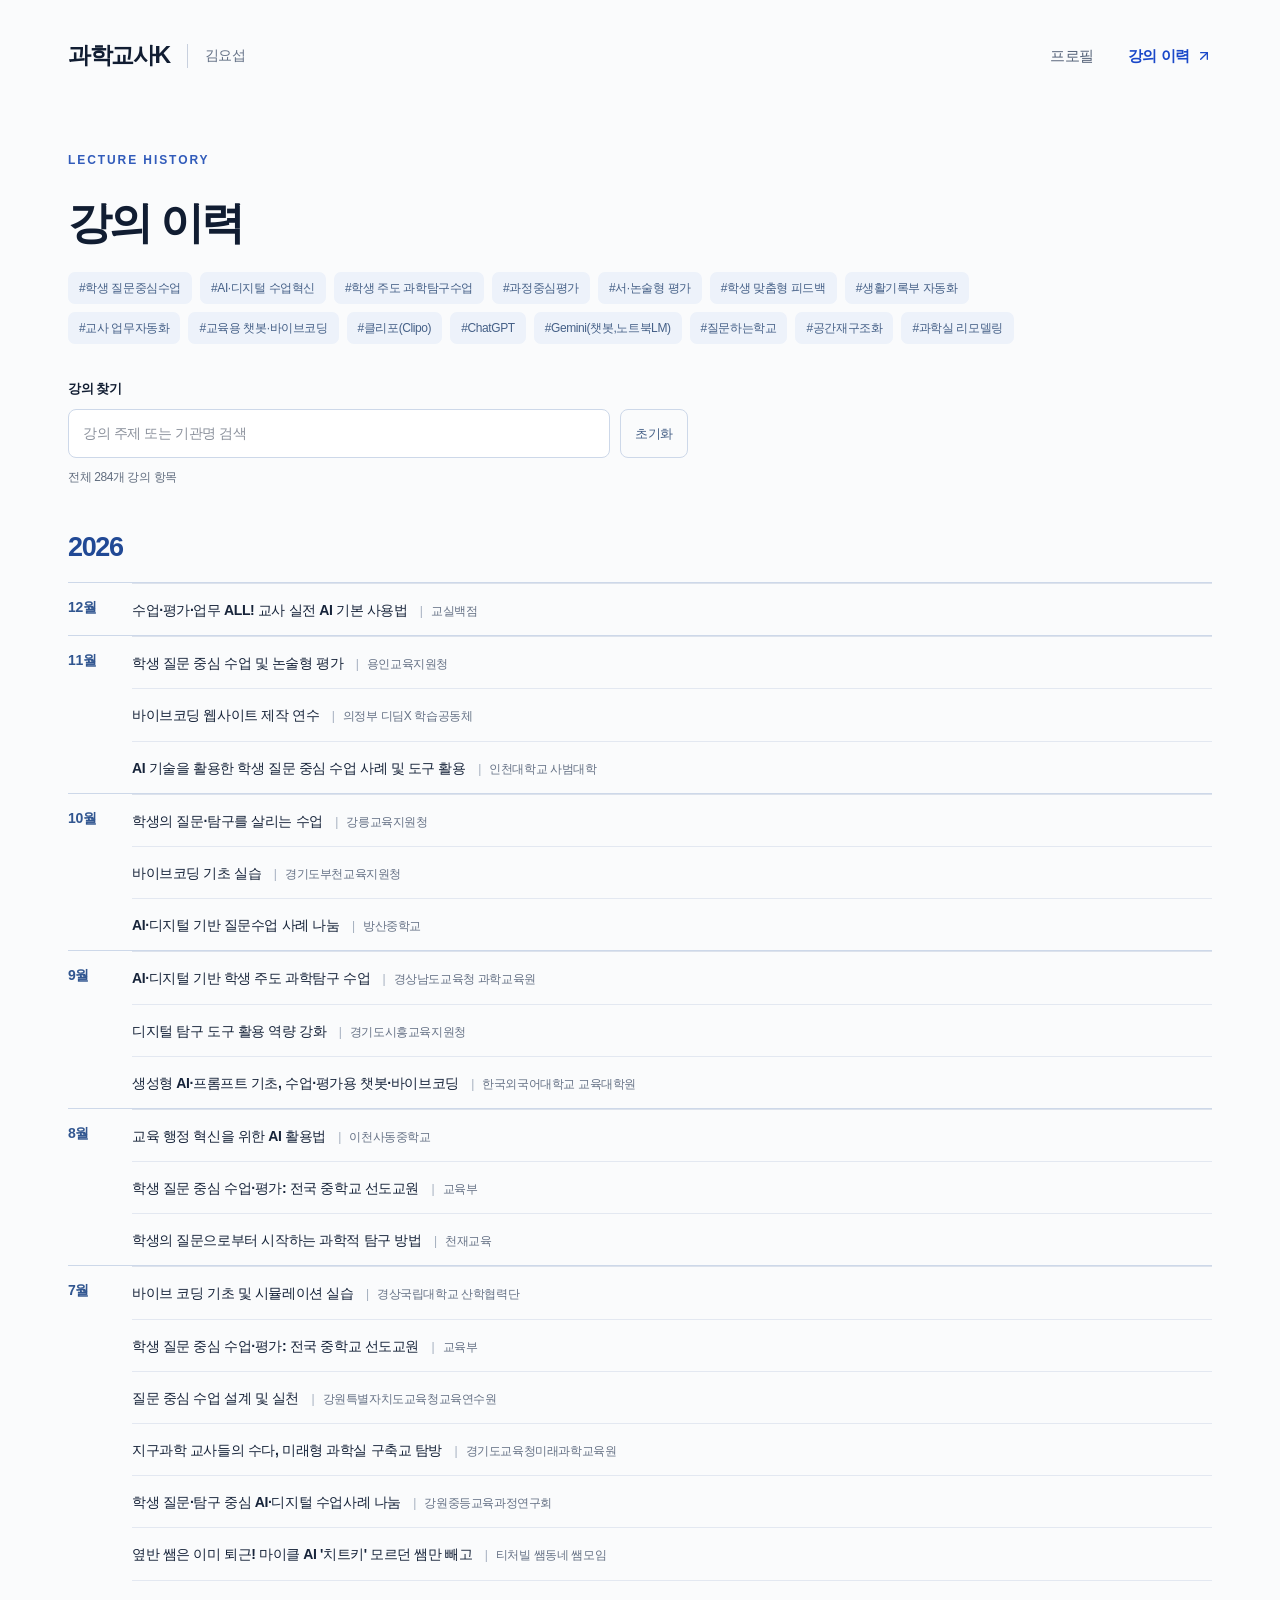
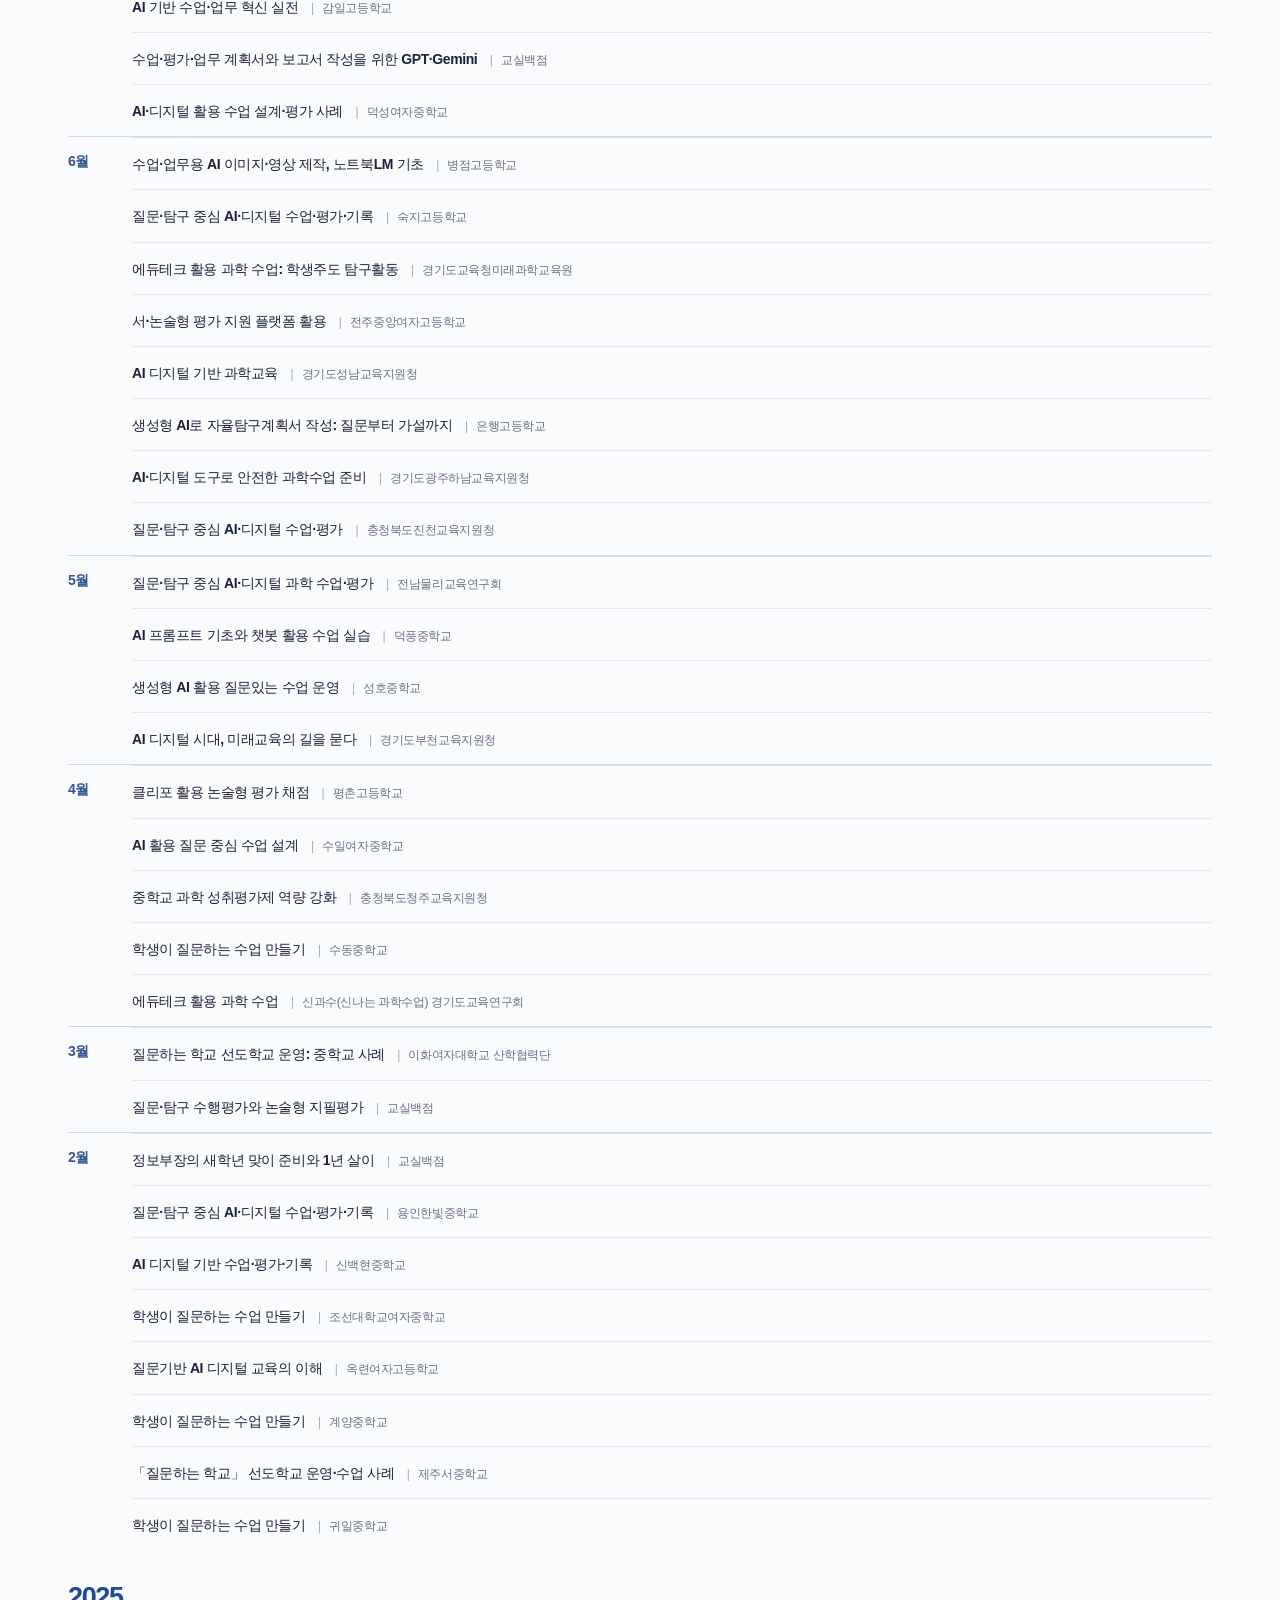
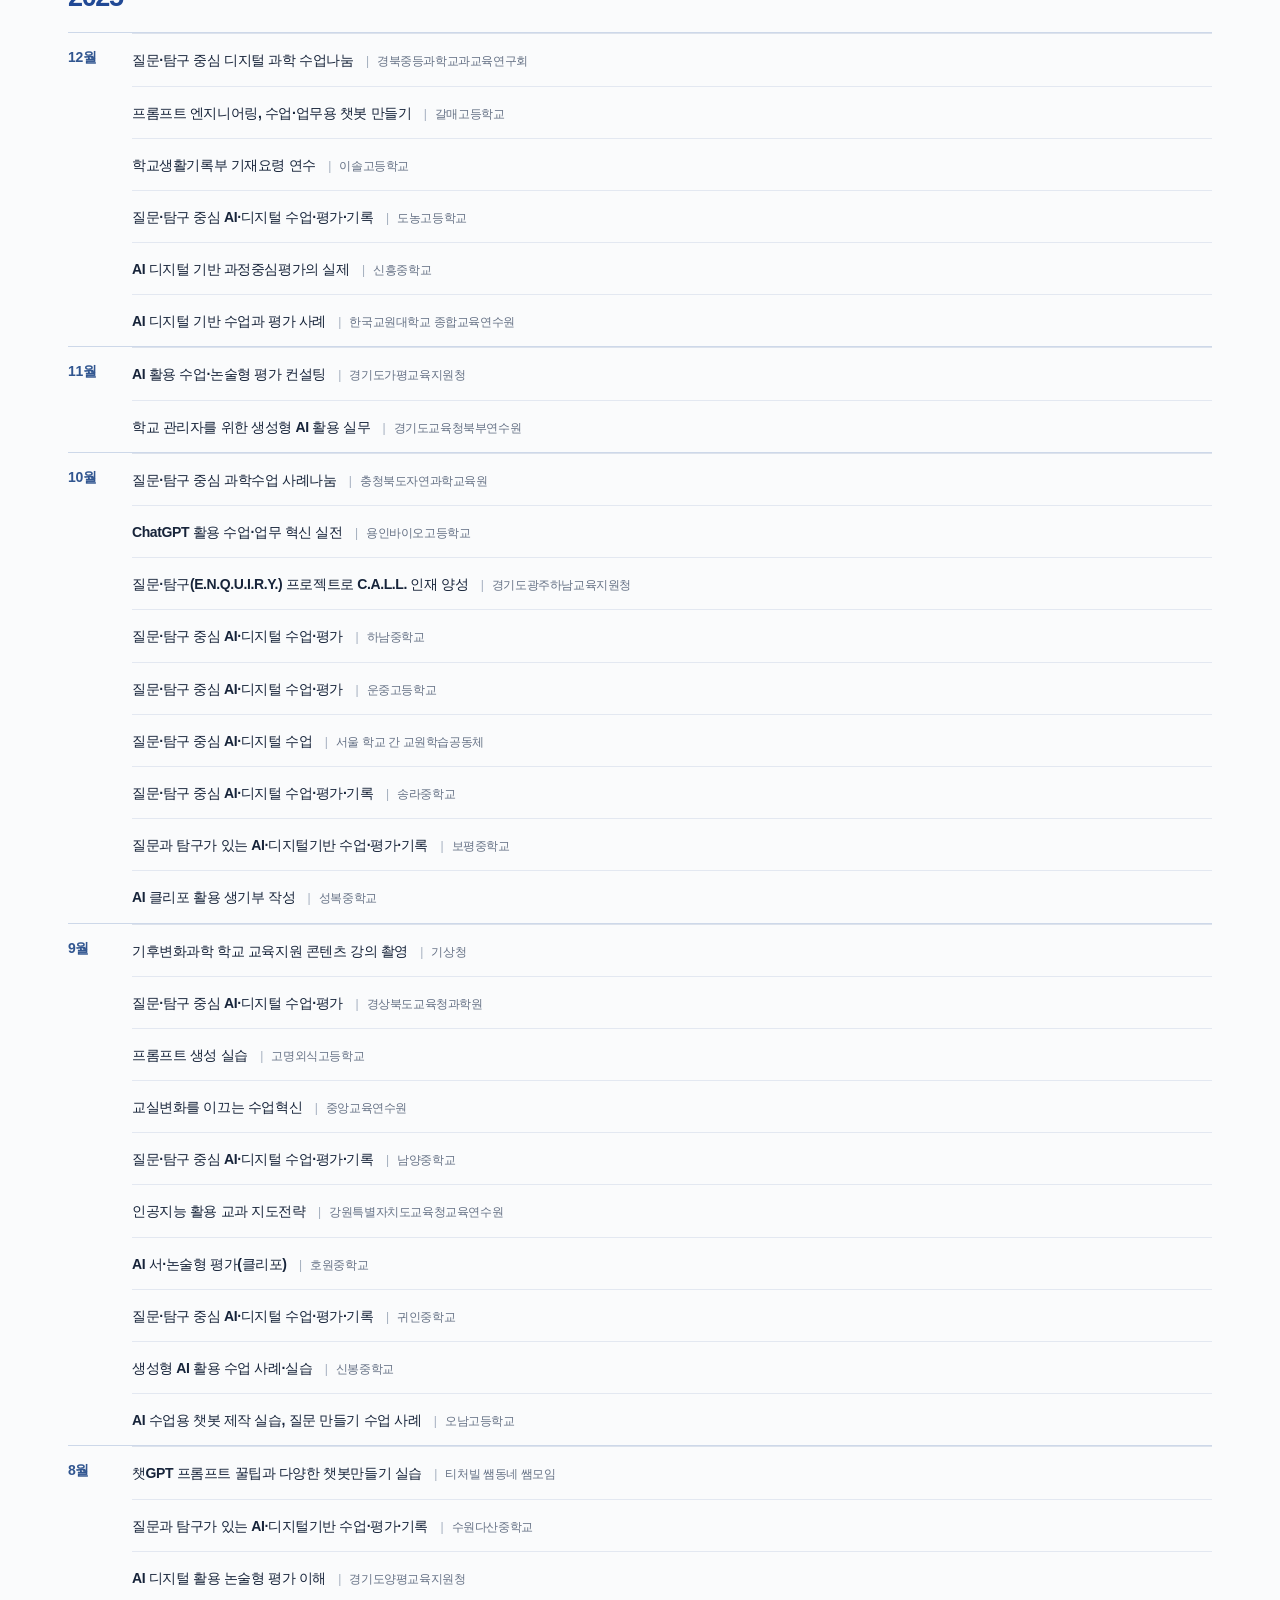
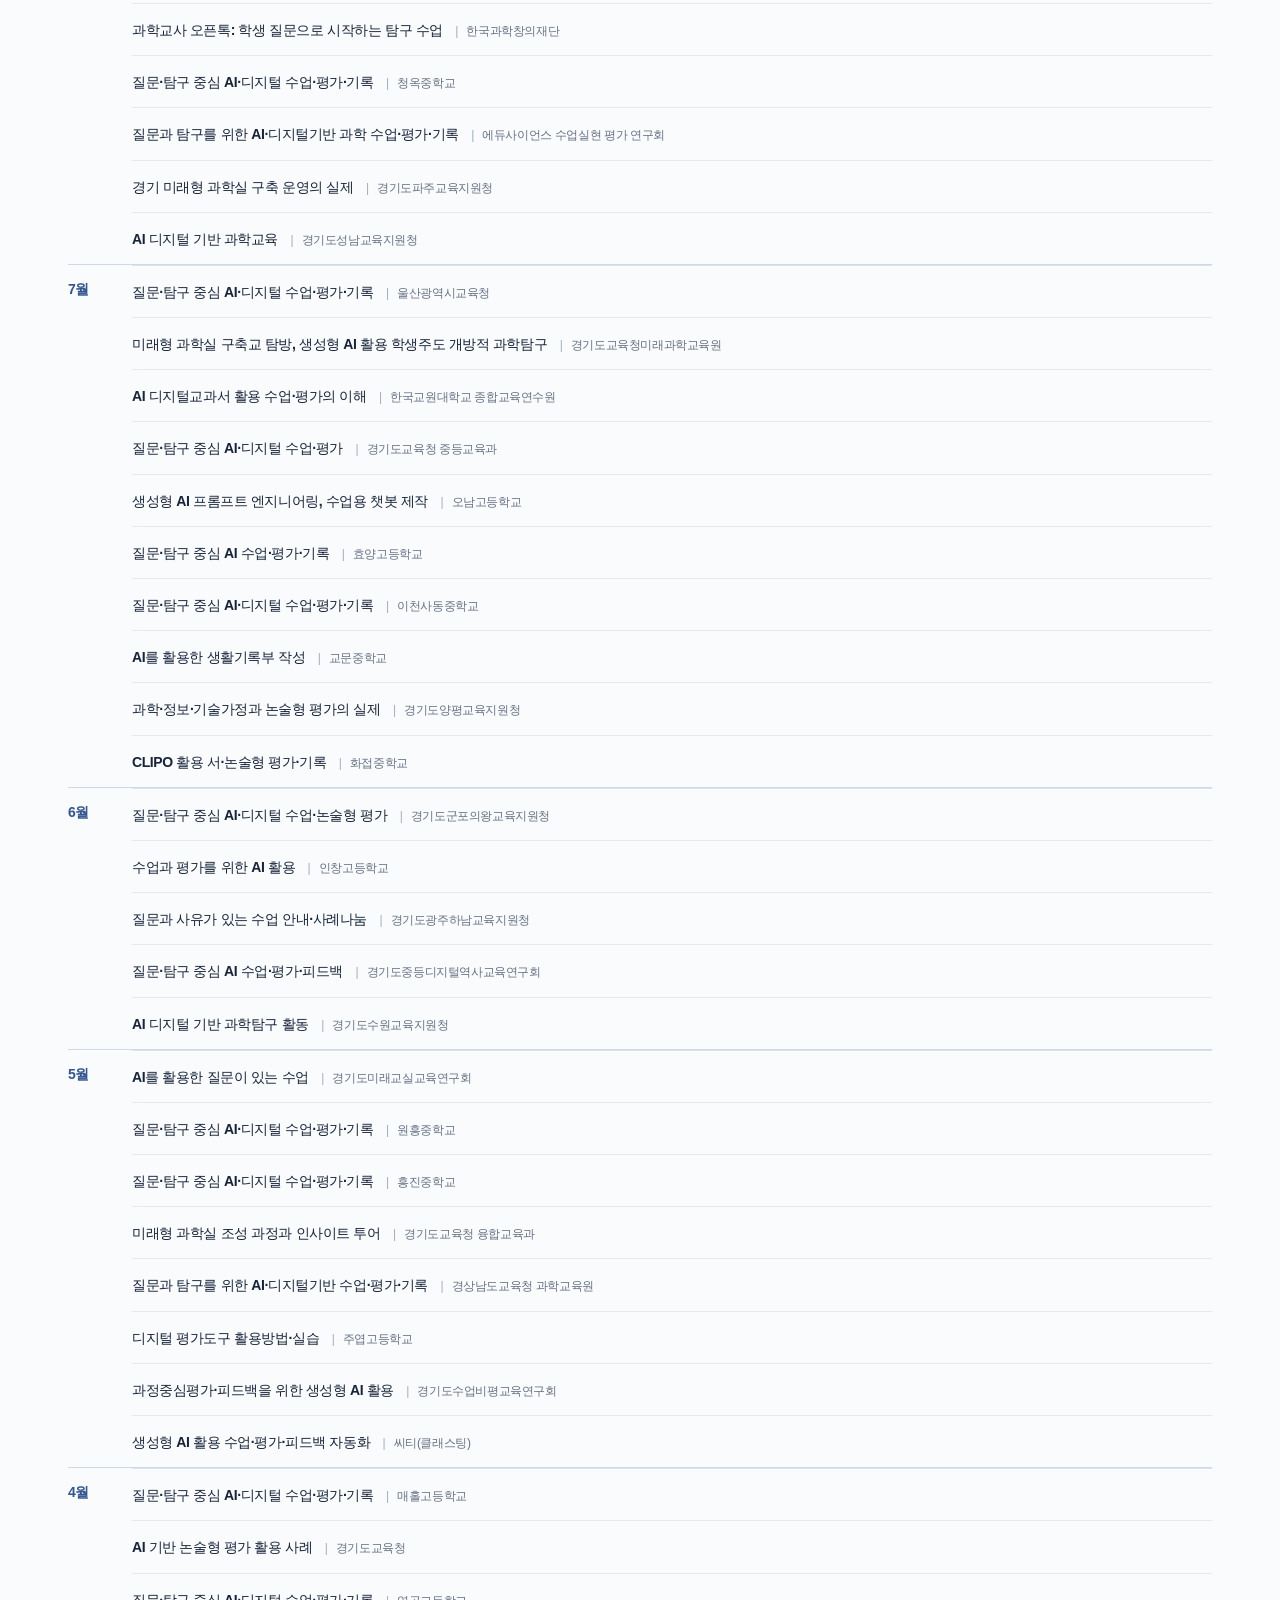
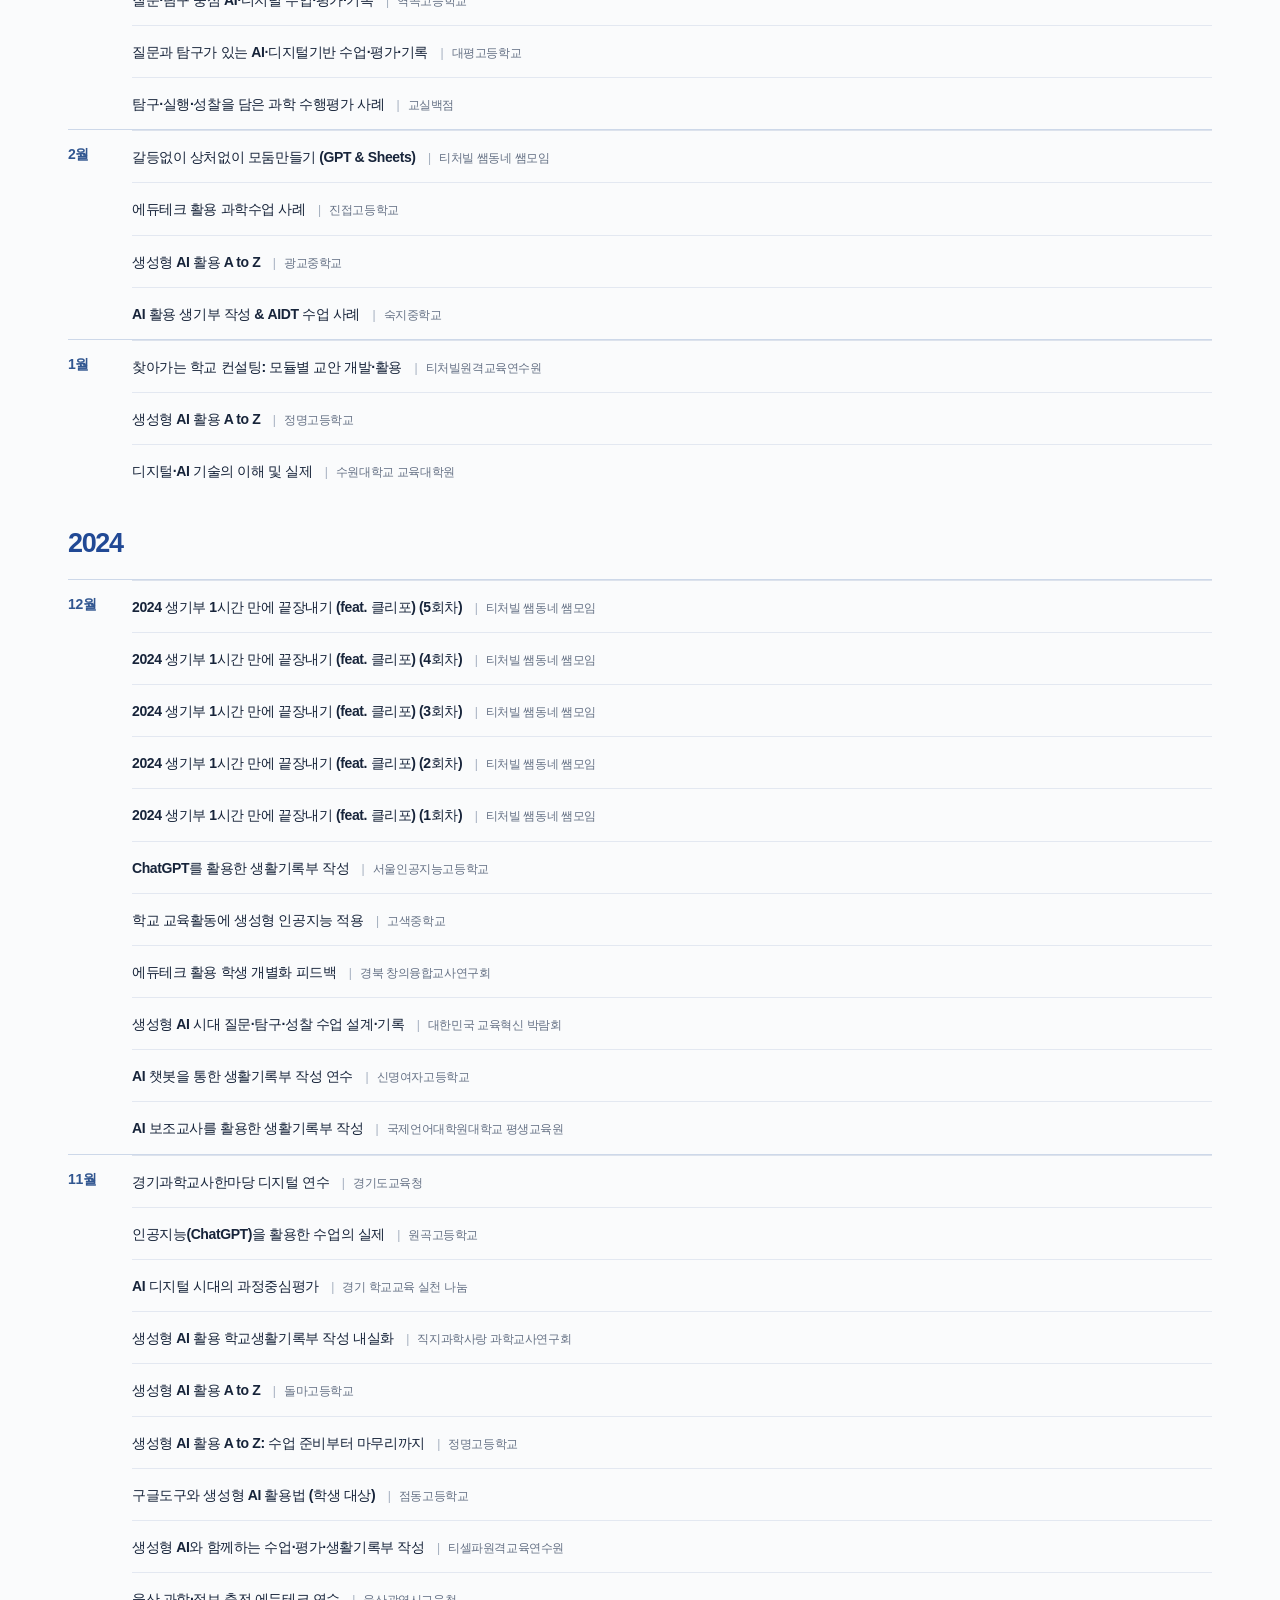
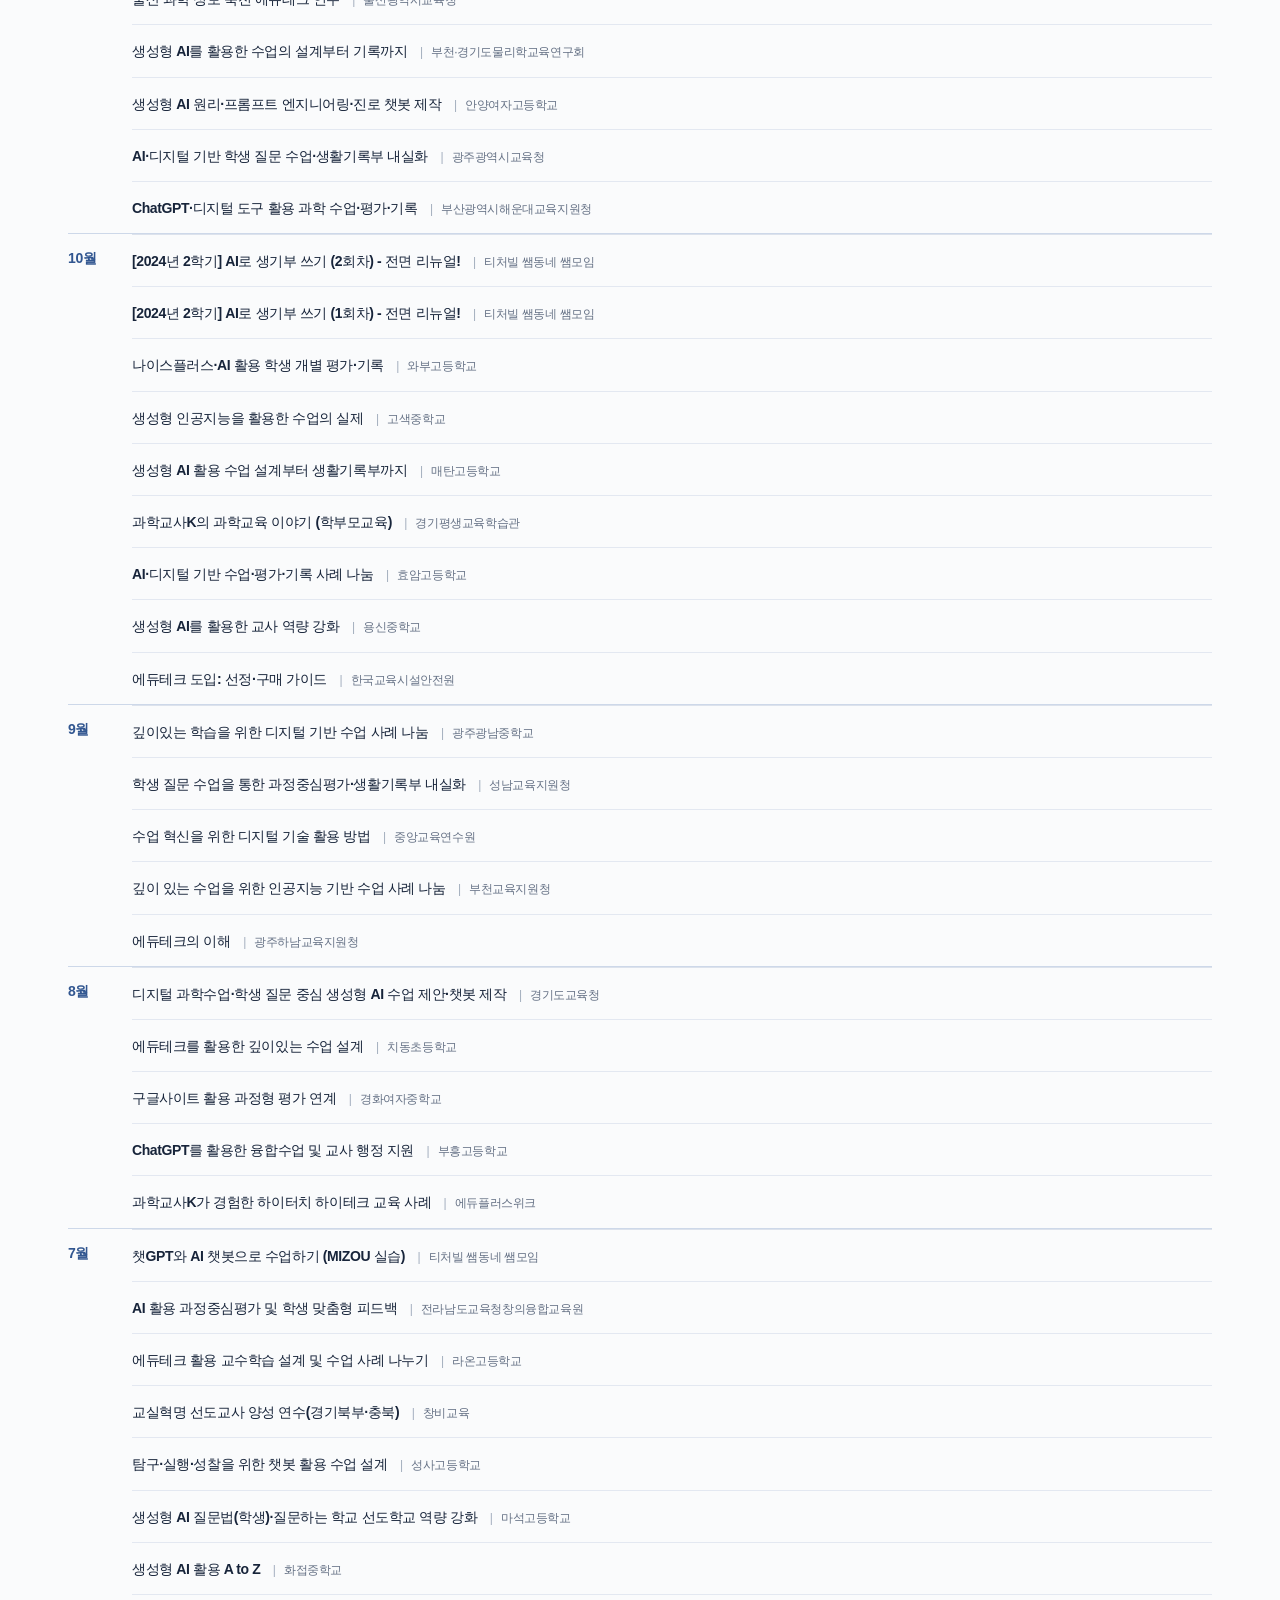
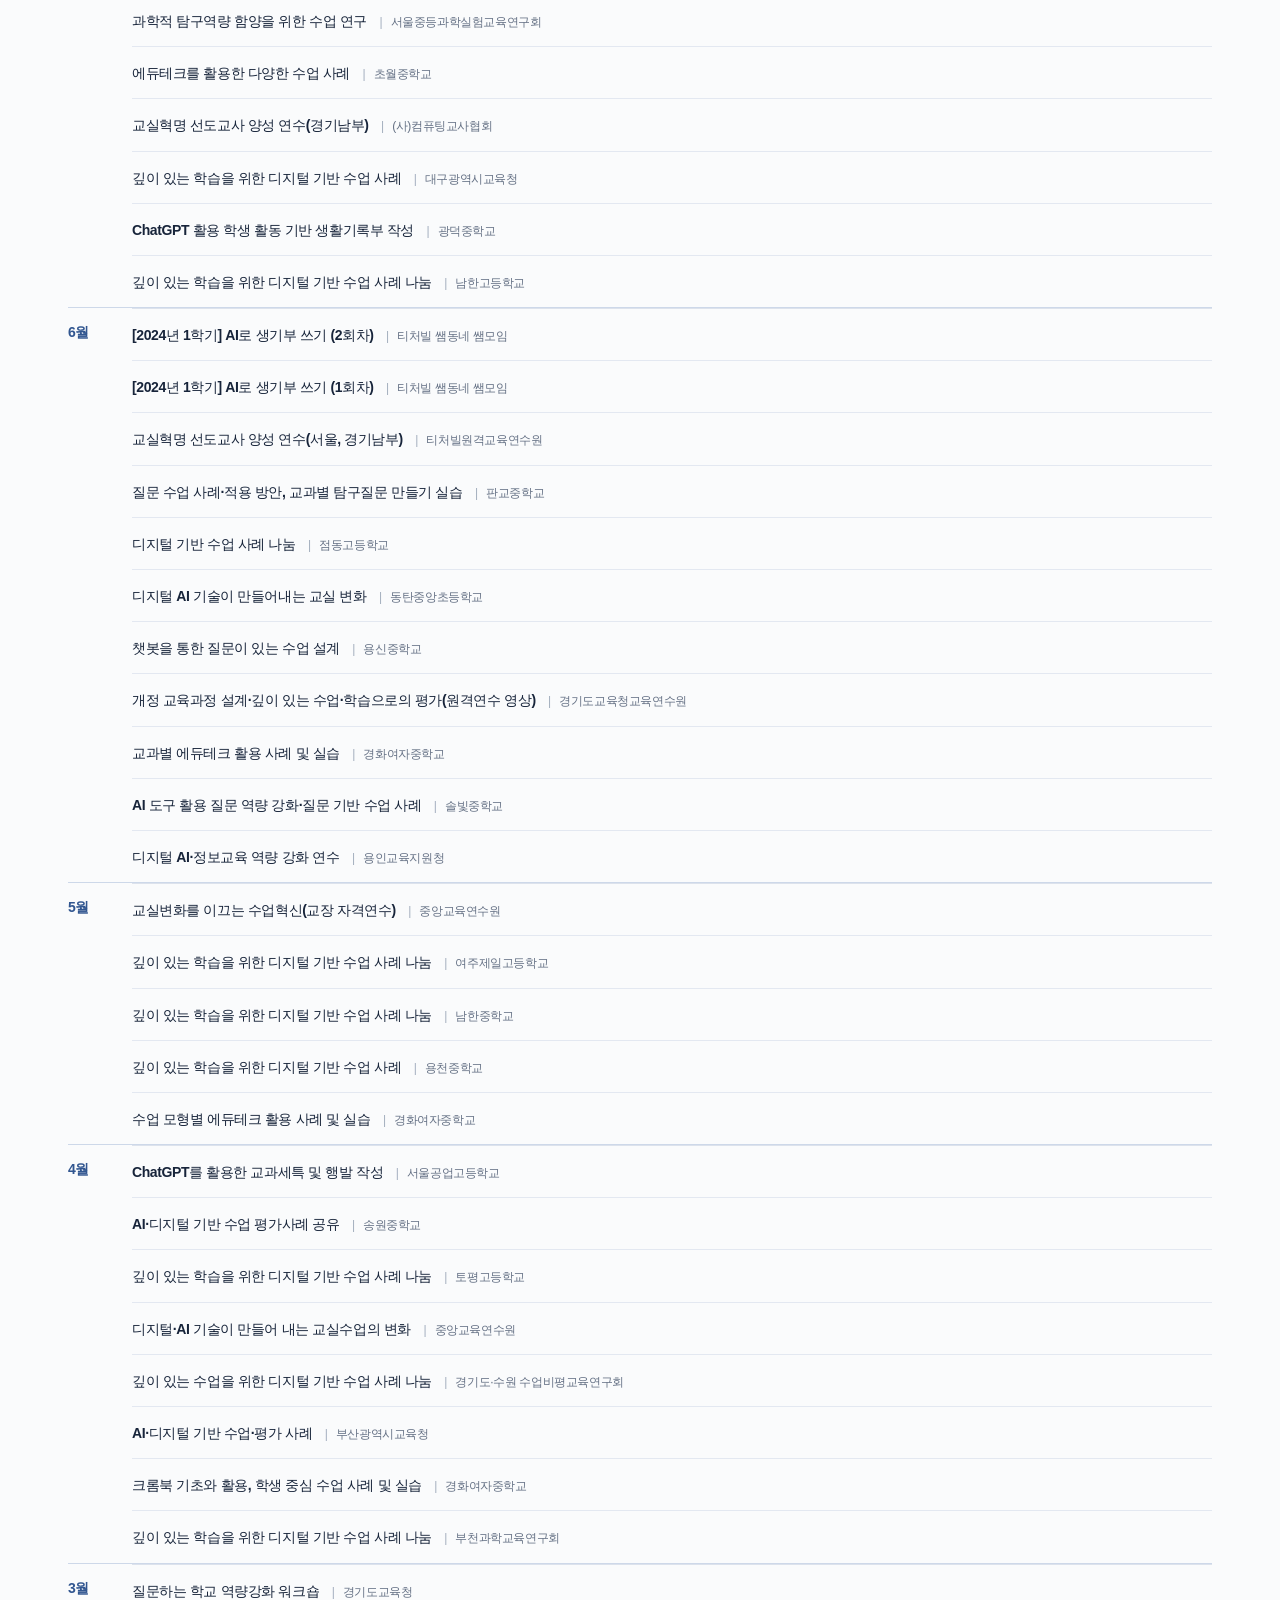
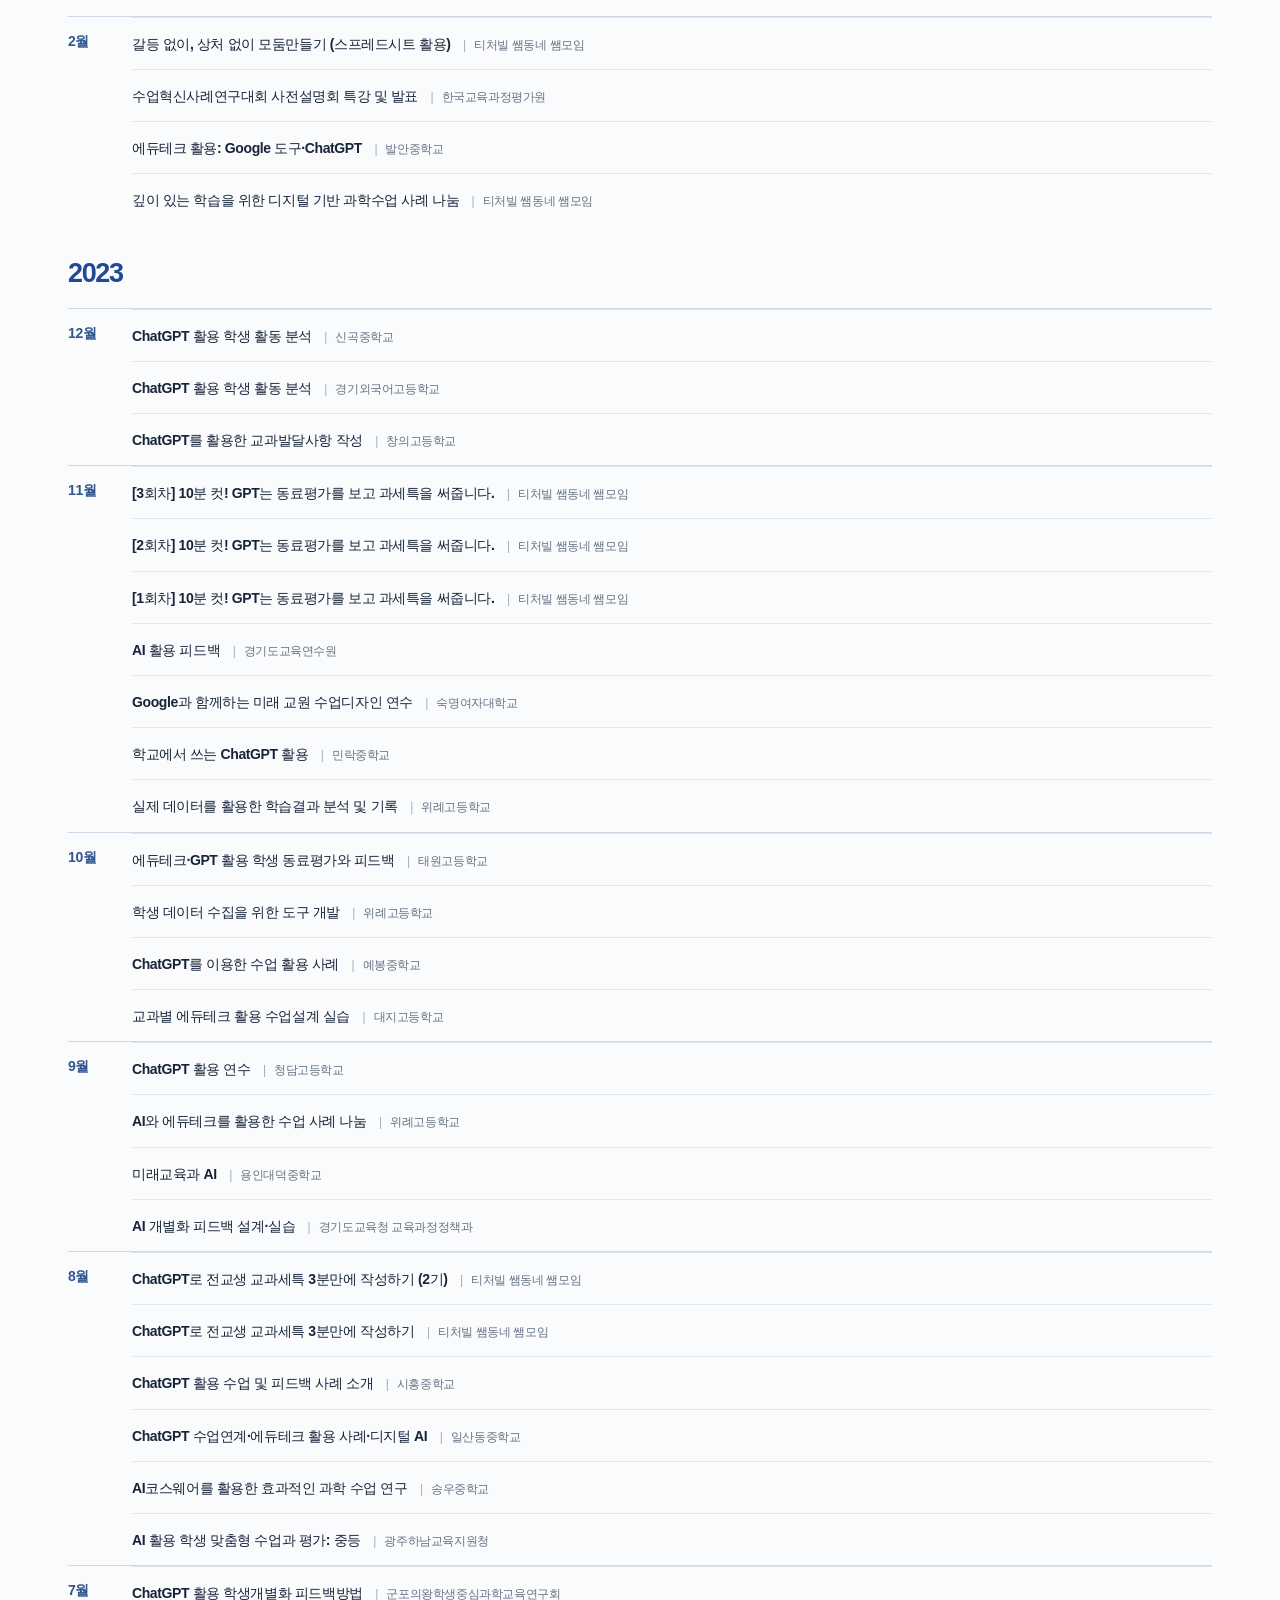
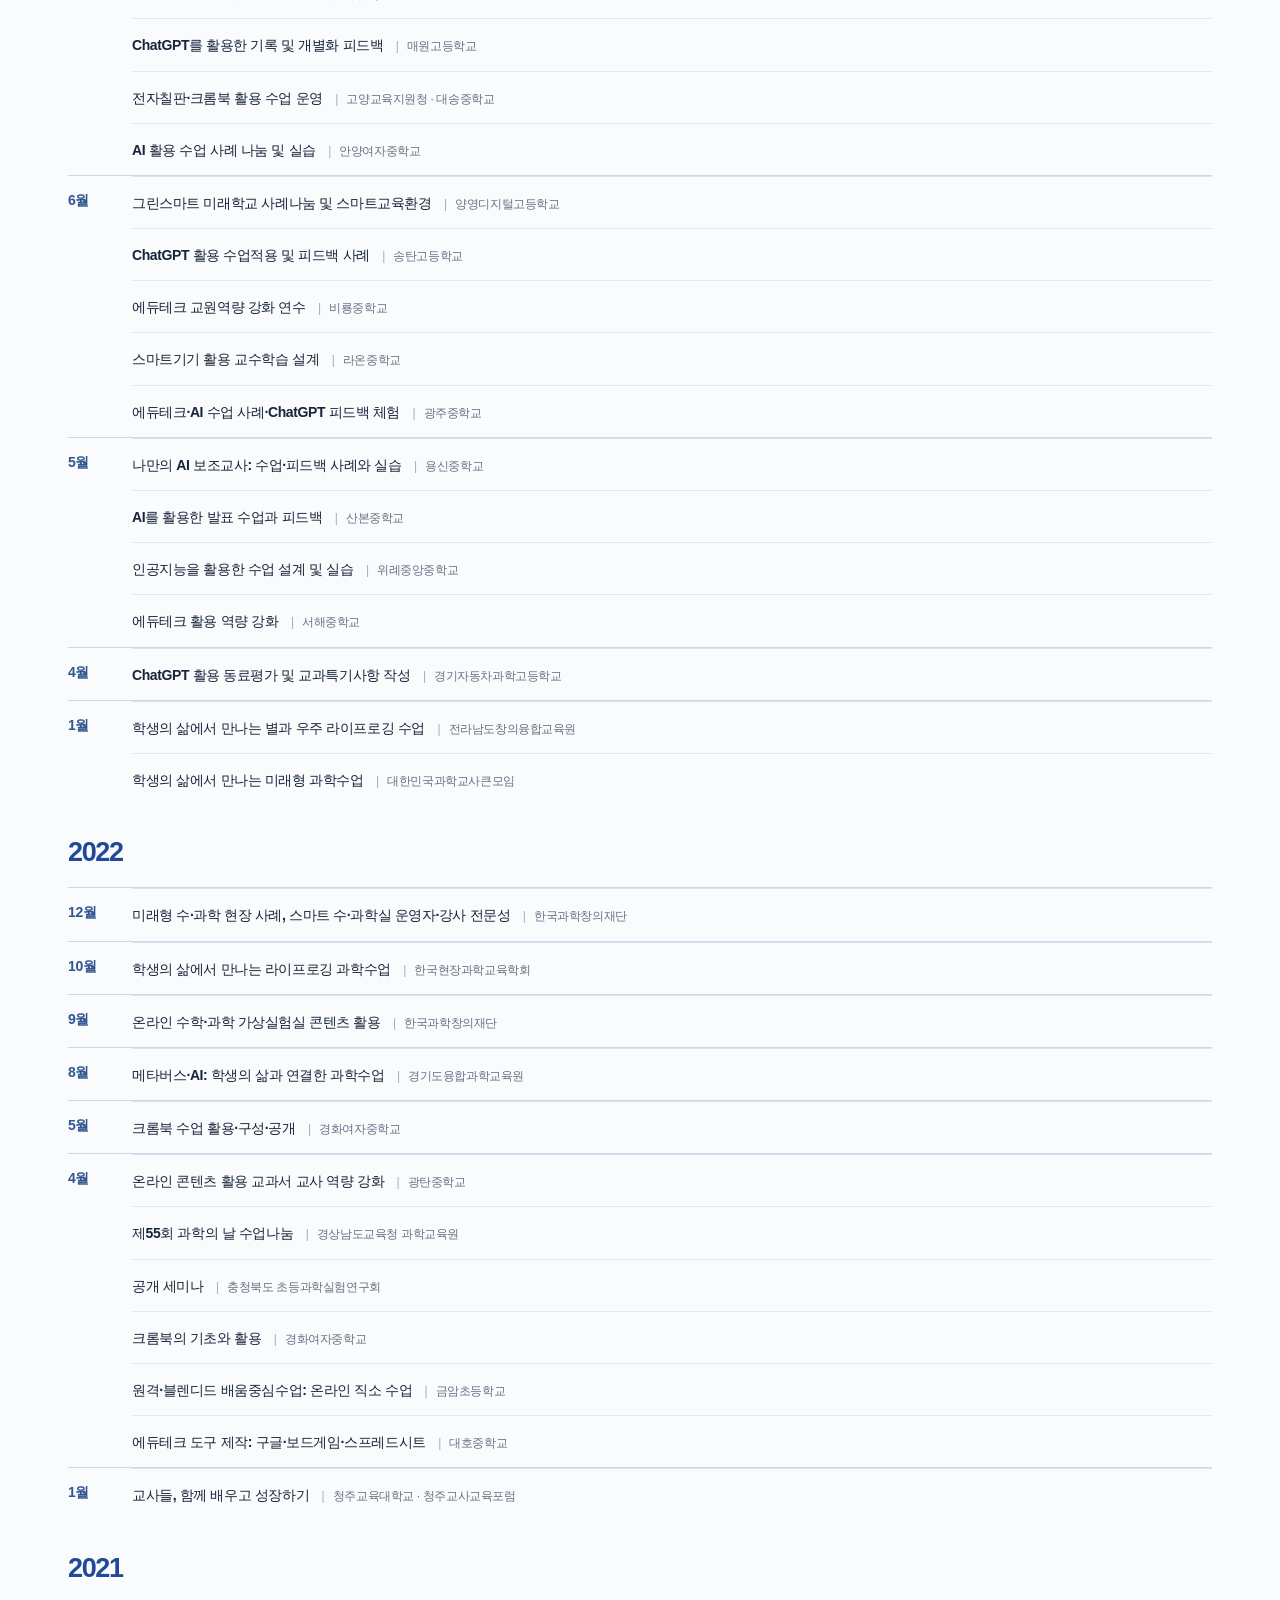
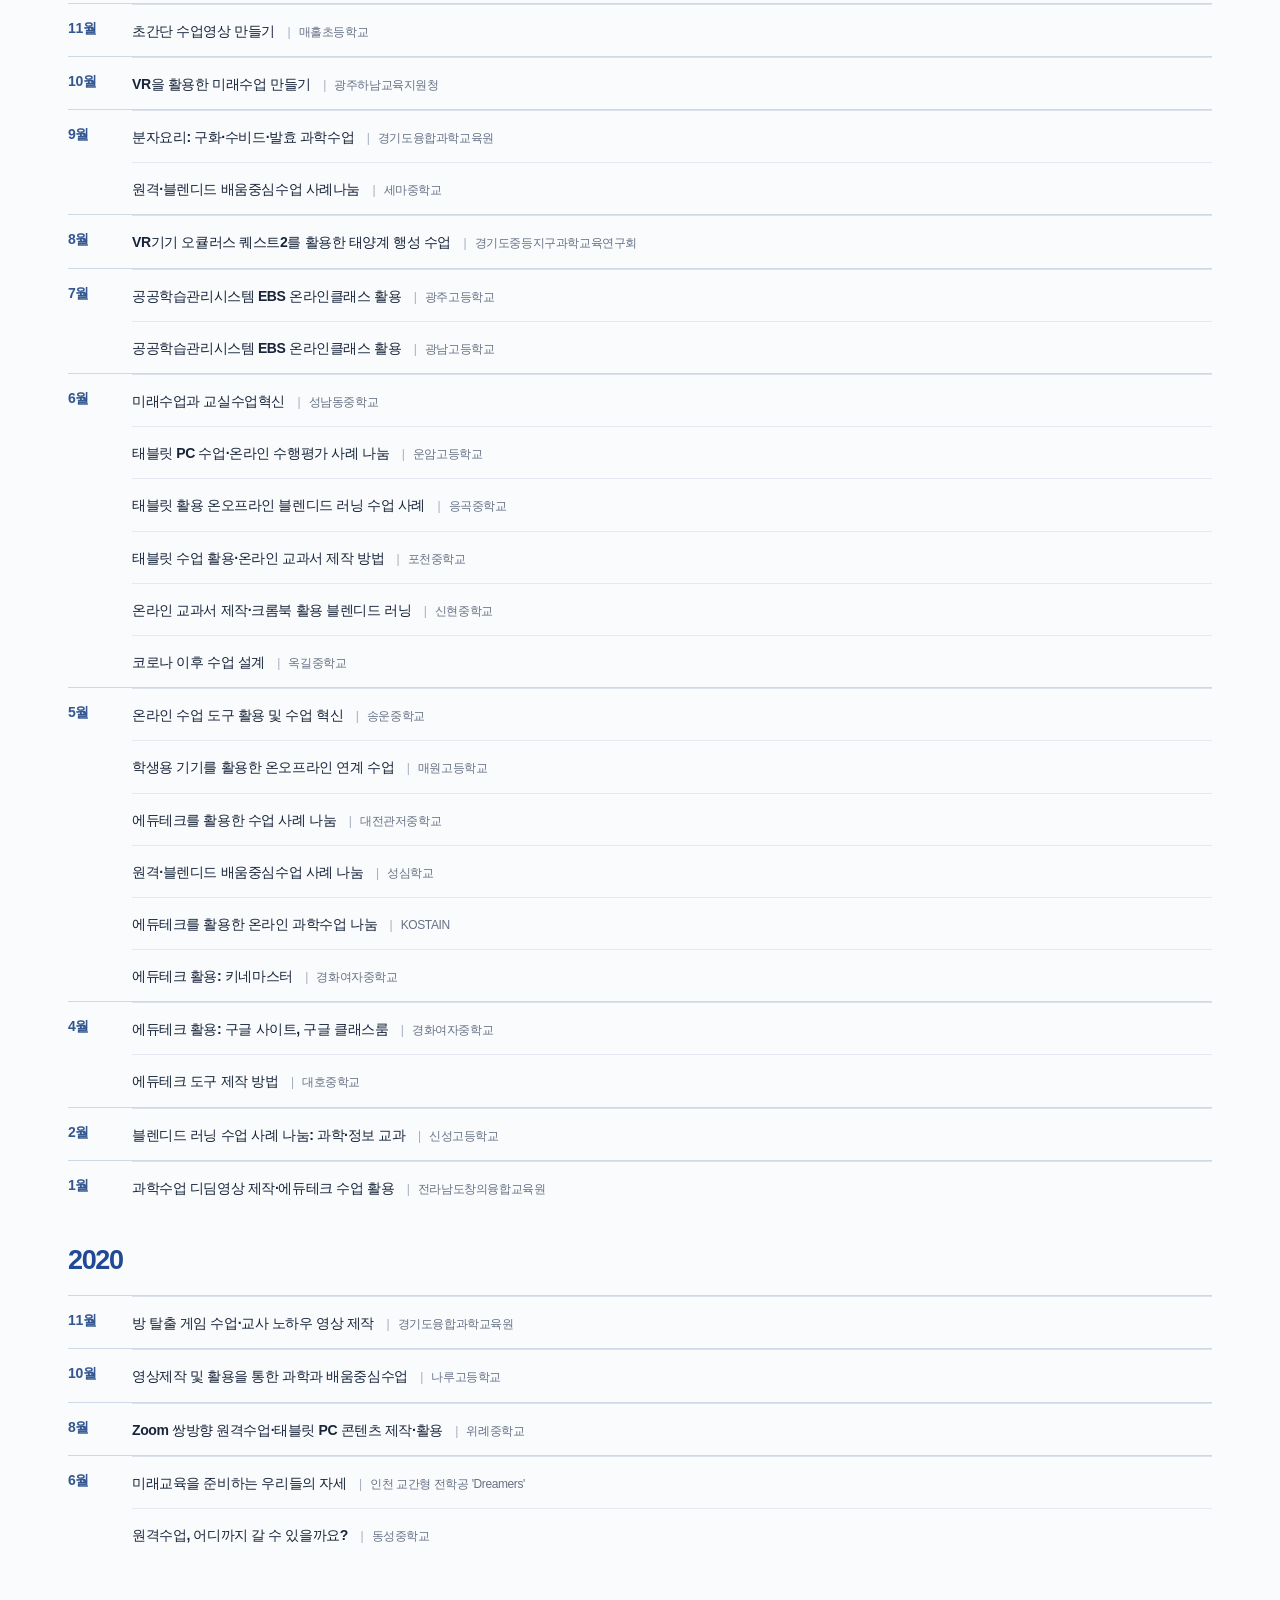
==== commit af33d62b: "강의 이력 추가: 2026-11 용인교육지원청 학생 질문 중심 수업 및 논술형 평가 Co-Authored-By: Claude Sonnet 5.5 <noreply@anthropic." ====
--- a/lectures.html
+++ b/lectures.html
@@ -51,4 +51,4 @@
   ]
 }
 </script>
-</head><body><a class="skip-link" href="#main">본문 바로가기</a><header class="site-header wrap"><a class="brand" href="/">과학교사K<span>김요섭</span></a><nav aria-label="주 메뉴"><a href="/">프로필</a><a href="/lectures" aria-current="page">강의 이력 <svg xmlns="http://www.w3.org/2000/svg" width="16" height="16" viewBox="0 0 24 24" fill="none" stroke="currentColor" stroke-width="2" stroke-linecap="round" stroke-linejoin="round" class="lucide lucide-arrow-up-right" aria-hidden="true"><path d="M7 7h10v10"></path><path d="M7 17 17 7"></path></svg></a></nav></header><main id="main"><section class="lecture-head lecture-list-head wrap"><p class="eyebrow">LECTURE HISTORY</p><h1>강의 이력</h1><div class="lecture-fields" aria-label="강의 분야"><span>#<!-- -->학생 질문중심수업</span><span>#<!-- -->AI·디지털 수업혁신</span><span>#<!-- -->학생 주도 과학탐구수업</span><span>#<!-- -->과정중심평가</span><span>#<!-- -->서·논술형 평가</span><span>#<!-- -->학생 맞춤형 피드백</span><span>#<!-- -->생활기록부 자동화</span><span>#<!-- -->교사 업무자동화</span><span>#<!-- -->교육용 챗봇·바이브코딩</span><span>#<!-- -->클리포(Clipo)</span><span>#<!-- -->ChatGPT</span><span>#<!-- -->Gemini(챗봇,노트북LM)</span><span>#<!-- -->질문하는학교</span><span>#<!-- -->공간재구조화</span><span>#<!-- -->과학실 리모델링</span></div></section><div class="wrap lecture-search" hidden=""><label for="lecture-search">강의 찾기</label><div class="search-input-row"><input id="lecture-search" type="search" placeholder="강의 주제 또는 기관명 검색" autoComplete="off"/><button type="button" id="search-clear">초기화</button></div><output id="search-status" aria-live="polite"></output></div><div class="wrap lecture-tables"><section class="lecture-table-year"><h2>2026</h2><div class="lecture-history"><section class="lecture-month-group" aria-label="2026년 12월"><h3><time dateTime="2026-12">12<!-- -->월</time></h3><ul><li class="lecture-entry"><strong>수업·평가·업무 ALL! 교사 실전 AI 기본 사용법</strong> <span class="lecture-entry-institution"><span class="lecture-entry-divider" aria-hidden="true">|</span>교실백점</span></li></ul></section><section class="lecture-month-group" aria-label="2026년 11월"><h3><time dateTime="2026-11">11<!-- -->월</time></h3><ul><li class="lecture-entry"><strong>바이브코딩 웹사이트 제작 연수</strong> <span class="lecture-entry-institution"><span class="lecture-entry-divider" aria-hidden="true">|</span>의정부 디딤X 학습공동체</span></li><li class="lecture-entry"><strong>AI 기술을 활용한 학생 질문 중심 수업 사례 및 도구 활용</strong> <span class="lecture-entry-institution"><span class="lecture-entry-divider" aria-hidden="true">|</span>인천대학교 사범대학</span></li></ul></section><section class="lecture-month-group" aria-label="2026년 10월"><h3><time dateTime="2026-10">10<!-- -->월</time></h3><ul><li class="lecture-entry"><strong>학생의 질문·탐구를 살리는 수업</strong> <span class="lecture-entry-institution"><span class="lecture-entry-divider" aria-hidden="true">|</span>강릉교육지원청</span></li><li class="lecture-entry"><strong>바이브코딩 기초 실습</strong> <span class="lecture-entry-institution"><span class="lecture-entry-divider" aria-hidden="true">|</span>경기도부천교육지원청</span></li><li class="lecture-entry"><strong>AI·디지털 기반 질문수업 사례 나눔</strong> <span class="lecture-entry-institution"><span class="lecture-entry-divider" aria-hidden="true">|</span>방산중학교</span></li></ul></section><section class="lecture-month-group" aria-label="2026년 9월"><h3><time dateTime="2026-09">9<!-- -->월</time></h3><ul><li class="lecture-entry"><strong>AI·디지털 기반 학생 주도 과학탐구 수업</strong> <span class="lecture-entry-institution"><span class="lecture-entry-divider" aria-hidden="true">|</span>경상남도교육청 과학교육원</span></li><li class="lecture-entry"><strong>디지털 탐구 도구 활용 역량 강화</strong> <span class="lecture-entry-institution"><span class="lecture-entry-divider" aria-hidden="true">|</span>경기도시흥교육지원청</span></li><li class="lecture-entry"><strong>생성형 AI·프롬프트 기초, 수업·평가용 챗봇·바이브코딩</strong> <span class="lecture-entry-institution"><span class="lecture-entry-divider" aria-hidden="true">|</span>한국외국어대학교 교육대학원</span></li></ul></section><section class="lecture-month-group" aria-label="2026년 8월"><h3><time dateTime="2026-08">8<!-- -->월</time></h3><ul><li class="lecture-entry"><strong>교육 행정 혁신을 위한 AI 활용법</strong> <span class="lecture-entry-institution"><span class="lecture-entry-divider" aria-hidden="true">|</span>이천사동중학교</span></li><li class="lecture-entry"><strong>학생 질문 중심 수업·평가: 전국 중학교 선도교원</strong> <span class="lecture-entry-institution"><span class="lecture-entry-divider" aria-hidden="true">|</span>교육부</span></li><li class="lecture-entry"><strong>학생의 질문으로부터 시작하는 과학적 탐구 방법</strong> <span class="lecture-entry-institution"><span class="lecture-entry-divider" aria-hidden="true">|</span>천재교육</span></li></ul></section><section class="lecture-month-group" aria-label="2026년 7월"><h3><time dateTime="2026-07">7<!-- -->월</time></h3><ul><li class="lecture-entry"><strong>바이브 코딩 기초 및 시뮬레이션 실습</strong> <span class="lecture-entry-institution"><span class="lecture-entry-divider" aria-hidden="true">|</span>경상국립대학교 산학협력단</span></li><li class="lecture-entry"><strong>학생 질문 중심 수업·평가: 전국 중학교 선도교원</strong> <span class="lecture-entry-institution"><span class="lecture-entry-divider" aria-hidden="true">|</span>교육부</span></li><li class="lecture-entry"><strong>질문 중심 수업 설계 및 실천</strong> <span class="lecture-entry-institution"><span class="lecture-entry-divider" aria-hidden="true">|</span>강원특별자치도교육청교육연수원</span></li><li class="lecture-entry"><strong>지구과학 교사들의 수다, 미래형 과학실 구축교 탐방</strong> <span class="lecture-entry-institution"><span class="lecture-entry-divider" aria-hidden="true">|</span>경기도교육청미래과학교육원</span></li><li class="lecture-entry"><strong>학생 질문·탐구 중심 AI·디지털 수업사례 나눔</strong> <span class="lecture-entry-institution"><span class="lecture-entry-divider" aria-hidden="true">|</span>강원중등교육과정연구회</span></li><li class="lecture-entry" data-meeting-date="2026-07-23" data-meeting-seq="11185"><strong>옆반 쌤은 이미 퇴근! 마이클 AI '치트키' 모르던 쌤만 빼고</strong> <span class="lecture-entry-institution"><span class="lecture-entry-divider" aria-hidden="true">|</span>티처빌 쌤동네 쌤모임</span></li><li class="lecture-entry"><strong>AI 기반 수업·업무 혁신 실전</strong> <span class="lecture-entry-institution"><span class="lecture-entry-divider" aria-hidden="true">|</span>감일고등학교</span></li><li class="lecture-entry"><strong>수업·평가·업무 계획서와 보고서 작성을 위한 GPT·Gemini</strong> <span class="lecture-entry-institution"><span class="lecture-entry-divider" aria-hidden="true">|</span>교실백점</span></li><li class="lecture-entry"><strong>AI·디지털 활용 수업 설계·평가 사례</strong> <span class="lecture-entry-institution"><span class="lecture-entry-divider" aria-hidden="true">|</span>덕성여자중학교</span></li></ul></section><section class="lecture-month-group" aria-label="2026년 6월"><h3><time dateTime="2026-06">6<!-- -->월</time></h3><ul><li class="lecture-entry"><strong>수업·업무용 AI 이미지·영상 제작, 노트북LM 기초</strong> <span class="lecture-entry-institution"><span class="lecture-entry-divider" aria-hidden="true">|</span>병점고등학교</span></li><li class="lecture-entry"><strong>질문·탐구 중심 AI·디지털 수업·평가·기록</strong> <span class="lecture-entry-institution"><span class="lecture-entry-divider" aria-hidden="true">|</span>숙지고등학교</span></li><li class="lecture-entry"><strong>에듀테크 활용 과학 수업: 학생주도 탐구활동</strong> <span class="lecture-entry-institution"><span class="lecture-entry-divider" aria-hidden="true">|</span>경기도교육청미래과학교육원</span></li><li class="lecture-entry"><strong>서·논술형 평가 지원 플랫폼 활용</strong> <span class="lecture-entry-institution"><span class="lecture-entry-divider" aria-hidden="true">|</span>전주중앙여자고등학교</span></li><li class="lecture-entry"><strong>AI 디지털 기반 과학교육</strong> <span class="lecture-entry-institution"><span class="lecture-entry-divider" aria-hidden="true">|</span>경기도성남교육지원청</span></li><li class="lecture-entry"><strong>생성형 AI로 자율탐구계획서 작성: 질문부터 가설까지</strong> <span class="lecture-entry-institution"><span class="lecture-entry-divider" aria-hidden="true">|</span>은행고등학교</span></li><li class="lecture-entry"><strong>AI·디지털 도구로 안전한 과학수업 준비</strong> <span class="lecture-entry-institution"><span class="lecture-entry-divider" aria-hidden="true">|</span>경기도광주하남교육지원청</span></li><li class="lecture-entry"><strong>질문·탐구 중심 AI·디지털 수업·평가</strong> <span class="lecture-entry-institution"><span class="lecture-entry-divider" aria-hidden="true">|</span>충청북도진천교육지원청</span></li></ul></section><section class="lecture-month-group" aria-label="2026년 5월"><h3><time dateTime="2026-05">5<!-- -->월</time></h3><ul><li class="lecture-entry"><strong>질문·탐구 중심 AI·디지털 과학 수업·평가</strong> <span class="lecture-entry-institution"><span class="lecture-entry-divider" aria-hidden="true">|</span>전남물리교육연구회</span></li><li class="lecture-entry"><strong>AI 프롬프트 기초와 챗봇 활용 수업 실습</strong> <span class="lecture-entry-institution"><span class="lecture-entry-divider" aria-hidden="true">|</span>덕풍중학교</span></li><li class="lecture-entry"><strong>생성형 AI 활용 질문있는 수업 운영</strong> <span class="lecture-entry-institution"><span class="lecture-entry-divider" aria-hidden="true">|</span>성호중학교</span></li><li class="lecture-entry"><strong>AI 디지털 시대, 미래교육의 길을 묻다</strong> <span class="lecture-entry-institution"><span class="lecture-entry-divider" aria-hidden="true">|</span>경기도부천교육지원청</span></li></ul></section><section class="lecture-month-group" aria-label="2026년 4월"><h3><time dateTime="2026-04">4<!-- -->월</time></h3><ul><li class="lecture-entry"><strong>클리포 활용 논술형 평가 채점</strong> <span class="lecture-entry-institution"><span class="lecture-entry-divider" aria-hidden="true">|</span>평촌고등학교</span></li><li class="lecture-entry"><strong>AI 활용 질문 중심 수업 설계</strong> <span class="lecture-entry-institution"><span class="lecture-entry-divider" aria-hidden="true">|</span>수일여자중학교</span></li><li class="lecture-entry"><strong>중학교 과학 성취평가제 역량 강화</strong> <span class="lecture-entry-institution"><span class="lecture-entry-divider" aria-hidden="true">|</span>충청북도청주교육지원청</span></li><li class="lecture-entry"><strong>학생이 질문하는 수업 만들기</strong> <span class="lecture-entry-institution"><span class="lecture-entry-divider" aria-hidden="true">|</span>수동중학교</span></li><li class="lecture-entry"><strong>에듀테크 활용 과학 수업</strong> <span class="lecture-entry-institution"><span class="lecture-entry-divider" aria-hidden="true">|</span>신과수(신나는 과학수업) 경기도교육연구회</span></li></ul></section><section class="lecture-month-group" aria-label="2026년 3월"><h3><time dateTime="2026-03">3<!-- -->월</time></h3><ul><li class="lecture-entry"><strong>질문하는 학교 선도학교 운영: 중학교 사례</strong> <span class="lecture-entry-institution"><span class="lecture-entry-divider" aria-hidden="true">|</span>이화여자대학교 산학협력단</span></li><li class="lecture-entry"><strong>질문·탐구 수행평가와 논술형 지필평가</strong> <span class="lecture-entry-institution"><span class="lecture-entry-divider" aria-hidden="true">|</span>교실백점</span></li></ul></section><section class="lecture-month-group" aria-label="2026년 2월"><h3><time dateTime="2026-02">2<!-- -->월</time></h3><ul><li class="lecture-entry"><strong>정보부장의 새학년 맞이 준비와 1년 살이</strong> <span class="lecture-entry-institution"><span class="lecture-entry-divider" aria-hidden="true">|</span>교실백점</span></li><li class="lecture-entry"><strong>질문·탐구 중심 AI·디지털 수업·평가·기록</strong> <span class="lecture-entry-institution"><span class="lecture-entry-divider" aria-hidden="true">|</span>용인한빛중학교</span></li><li class="lecture-entry"><strong>AI 디지털 기반 수업·평가·기록</strong> <span class="lecture-entry-institution"><span class="lecture-entry-divider" aria-hidden="true">|</span>신백현중학교</span></li><li class="lecture-entry"><strong>학생이 질문하는 수업 만들기</strong> <span class="lecture-entry-institution"><span class="lecture-entry-divider" aria-hidden="true">|</span>조선대학교여자중학교</span></li><li class="lecture-entry"><strong>질문기반 AI 디지털 교육의 이해</strong> <span class="lecture-entry-institution"><span class="lecture-entry-divider" aria-hidden="true">|</span>옥련여자고등학교</span></li><li class="lecture-entry"><strong>학생이 질문하는 수업 만들기</strong> <span class="lecture-entry-institution"><span class="lecture-entry-divider" aria-hidden="true">|</span>계양중학교</span></li><li class="lecture-entry"><strong>「질문하는 학교」 선도학교 운영·수업 사례</strong> <span class="lecture-entry-institution"><span class="lecture-entry-divider" aria-hidden="true">|</span>제주서중학교</span></li><li class="lecture-entry"><strong>학생이 질문하는 수업 만들기</strong> <span class="lecture-entry-institution"><span class="lecture-entry-divider" aria-hidden="true">|</span>귀일중학교</span></li></ul></section></div></section><section class="lecture-table-year"><h2>2025</h2><div class="lecture-history"><section class="lecture-month-group" aria-label="2025년 12월"><h3><time dateTime="2025-12">12<!-- -->월</time></h3><ul><li class="lecture-entry"><strong>질문·탐구 중심 디지털 과학 수업나눔</strong> <span class="lecture-entry-institution"><span class="lecture-entry-divider" aria-hidden="true">|</span>경북중등과학교과교육연구회</span></li><li class="lecture-entry"><strong>프롬프트 엔지니어링, 수업·업무용 챗봇 만들기</strong> <span class="lecture-entry-institution"><span class="lecture-entry-divider" aria-hidden="true">|</span>갈매고등학교</span></li><li class="lecture-entry"><strong>학교생활기록부 기재요령 연수</strong> <span class="lecture-entry-institution"><span class="lecture-entry-divider" aria-hidden="true">|</span>이솔고등학교</span></li><li class="lecture-entry"><strong>질문·탐구 중심 AI·디지털 수업·평가·기록</strong> <span class="lecture-entry-institution"><span class="lecture-entry-divider" aria-hidden="true">|</span>도농고등학교</span></li><li class="lecture-entry"><strong>AI 디지털 기반 과정중심평가의 실제</strong> <span class="lecture-entry-institution"><span class="lecture-entry-divider" aria-hidden="true">|</span>신흥중학교</span></li><li class="lecture-entry"><strong>AI 디지털 기반 수업과 평가 사례</strong> <span class="lecture-entry-institution"><span class="lecture-entry-divider" aria-hidden="true">|</span>한국교원대학교 종합교육연수원</span></li></ul></section><section class="lecture-month-group" aria-label="2025년 11월"><h3><time dateTime="2025-11">11<!-- -->월</time></h3><ul><li class="lecture-entry"><strong>AI 활용 수업·논술형 평가 컨설팅</strong> <span class="lecture-entry-institution"><span class="lecture-entry-divider" aria-hidden="true">|</span>경기도가평교육지원청</span></li><li class="lecture-entry"><strong>학교 관리자를 위한 생성형 AI 활용 실무</strong> <span class="lecture-entry-institution"><span class="lecture-entry-divider" aria-hidden="true">|</span>경기도교육청북부연수원</span></li></ul></section><section class="lecture-month-group" aria-label="2025년 10월"><h3><time dateTime="2025-10">10<!-- -->월</time></h3><ul><li class="lecture-entry"><strong>질문·탐구 중심 과학수업 사례나눔</strong> <span class="lecture-entry-institution"><span class="lecture-entry-divider" aria-hidden="true">|</span>충청북도자연과학교육원</span></li><li class="lecture-entry"><strong>ChatGPT 활용 수업·업무 혁신 실전</strong> <span class="lecture-entry-institution"><span class="lecture-entry-divider" aria-hidden="true">|</span>용인바이오고등학교</span></li><li class="lecture-entry"><strong>질문·탐구(E.N.Q.U.I.R.Y.) 프로젝트로 C.A.L.L. 인재 양성</strong> <span class="lecture-entry-institution"><span class="lecture-entry-divider" aria-hidden="true">|</span>경기도광주하남교육지원청</span></li><li class="lecture-entry"><strong>질문·탐구 중심 AI·디지털 수업·평가</strong> <span class="lecture-entry-institution"><span class="lecture-entry-divider" aria-hidden="true">|</span>하남중학교</span></li><li class="lecture-entry"><strong>질문·탐구 중심 AI·디지털 수업·평가</strong> <span class="lecture-entry-institution"><span class="lecture-entry-divider" aria-hidden="true">|</span>운중고등학교</span></li><li class="lecture-entry"><strong>질문·탐구 중심 AI·디지털 수업</strong> <span class="lecture-entry-institution"><span class="lecture-entry-divider" aria-hidden="true">|</span>서울 학교 간 교원학습공동체</span></li><li class="lecture-entry"><strong>질문·탐구 중심 AI·디지털 수업·평가·기록</strong> <span class="lecture-entry-institution"><span class="lecture-entry-divider" aria-hidden="true">|</span>송라중학교</span></li><li class="lecture-entry"><strong>질문과 탐구가 있는 AI·디지털기반 수업·평가·기록</strong> <span class="lecture-entry-institution"><span class="lecture-entry-divider" aria-hidden="true">|</span>보평중학교</span></li><li class="lecture-entry"><strong>AI 클리포 활용 생기부 작성</strong> <span class="lecture-entry-institution"><span class="lecture-entry-divider" aria-hidden="true">|</span>성복중학교</span></li></ul></section><section class="lecture-month-group" aria-label="2025년 9월"><h3><time dateTime="2025-09">9<!-- -->월</time></h3><ul><li class="lecture-entry"><strong>기후변화과학 학교 교육지원 콘텐츠 강의 촬영</strong> <span class="lecture-entry-institution"><span class="lecture-entry-divider" aria-hidden="true">|</span>기상청</span></li><li class="lecture-entry"><strong>질문·탐구 중심 AI·디지털 수업·평가</strong> <span class="lecture-entry-institution"><span class="lecture-entry-divider" aria-hidden="true">|</span>경상북도교육청과학원</span></li><li class="lecture-entry"><strong>프롬프트 생성 실습</strong> <span class="lecture-entry-institution"><span class="lecture-entry-divider" aria-hidden="true">|</span>고명외식고등학교</span></li><li class="lecture-entry"><strong>교실변화를 이끄는 수업혁신</strong> <span class="lecture-entry-institution"><span class="lecture-entry-divider" aria-hidden="true">|</span>중앙교육연수원</span></li><li class="lecture-entry"><strong>질문·탐구 중심 AI·디지털 수업·평가·기록</strong> <span class="lecture-entry-institution"><span class="lecture-entry-divider" aria-hidden="true">|</span>남양중학교</span></li><li class="lecture-entry"><strong>인공지능 활용 교과 지도전략</strong> <span class="lecture-entry-institution"><span class="lecture-entry-divider" aria-hidden="true">|</span>강원특별자치도교육청교육연수원</span></li><li class="lecture-entry"><strong>AI 서·논술형 평가(클리포)</strong> <span class="lecture-entry-institution"><span class="lecture-entry-divider" aria-hidden="true">|</span>호원중학교</span></li><li class="lecture-entry"><strong>질문·탐구 중심 AI·디지털 수업·평가·기록</strong> <span class="lecture-entry-institution"><span class="lecture-entry-divider" aria-hidden="true">|</span>귀인중학교</span></li><li class="lecture-entry"><strong>생성형 AI 활용 수업 사례·실습</strong> <span class="lecture-entry-institution"><span class="lecture-entry-divider" aria-hidden="true">|</span>신봉중학교</span></li><li class="lecture-entry"><strong>AI 수업용 챗봇 제작 실습, 질문 만들기 수업 사례</strong> <span class="lecture-entry-institution"><span class="lecture-entry-divider" aria-hidden="true">|</span>오남고등학교</span></li></ul></section><section class="lecture-month-group" aria-label="2025년 8월"><h3><time dateTime="2025-08">8<!-- -->월</time></h3><ul><li class="lecture-entry" data-meeting-date="2025-08-13" data-meeting-seq="8586"><strong>챗GPT 프롬프트 꿀팁과 다양한 챗봇만들기 실습</strong> <span class="lecture-entry-institution"><span class="lecture-entry-divider" aria-hidden="true">|</span>티처빌 쌤동네 쌤모임</span></li><li class="lecture-entry"><strong>질문과 탐구가 있는 AI·디지털기반 수업·평가·기록</strong> <span class="lecture-entry-institution"><span class="lecture-entry-divider" aria-hidden="true">|</span>수원다산중학교</span></li><li class="lecture-entry"><strong>AI 디지털 활용 논술형 평가 이해</strong> <span class="lecture-entry-institution"><span class="lecture-entry-divider" aria-hidden="true">|</span>경기도양평교육지원청</span></li><li class="lecture-entry"><strong>과학교사 오픈톡: 학생 질문으로 시작하는 탐구 수업</strong> <span class="lecture-entry-institution"><span class="lecture-entry-divider" aria-hidden="true">|</span>한국과학창의재단</span></li><li class="lecture-entry"><strong>질문·탐구 중심 AI·디지털 수업·평가·기록</strong> <span class="lecture-entry-institution"><span class="lecture-entry-divider" aria-hidden="true">|</span>청옥중학교</span></li><li class="lecture-entry"><strong>질문과 탐구를 위한 AI·디지털기반 과학 수업·평가·기록</strong> <span class="lecture-entry-institution"><span class="lecture-entry-divider" aria-hidden="true">|</span>에듀사이언스 수업실현 평가 연구회</span></li><li class="lecture-entry"><strong>경기 미래형 과학실 구축 운영의 실제</strong> <span class="lecture-entry-institution"><span class="lecture-entry-divider" aria-hidden="true">|</span>경기도파주교육지원청</span></li><li class="lecture-entry"><strong>AI 디지털 기반 과학교육</strong> <span class="lecture-entry-institution"><span class="lecture-entry-divider" aria-hidden="true">|</span>경기도성남교육지원청</span></li></ul></section><section class="lecture-month-group" aria-label="2025년 7월"><h3><time dateTime="2025-07">7<!-- -->월</time></h3><ul><li class="lecture-entry"><strong>질문·탐구 중심 AI·디지털 수업·평가·기록</strong> <span class="lecture-entry-institution"><span class="lecture-entry-divider" aria-hidden="true">|</span>울산광역시교육청</span></li><li class="lecture-entry"><strong>미래형 과학실 구축교 탐방, 생성형 AI 활용 학생주도 개방적 과학탐구</strong> <span class="lecture-entry-institution"><span class="lecture-entry-divider" aria-hidden="true">|</span>경기도교육청미래과학교육원</span></li><li class="lecture-entry"><strong>AI 디지털교과서 활용 수업·평가의 이해</strong> <span class="lecture-entry-institution"><span class="lecture-entry-divider" aria-hidden="true">|</span>한국교원대학교 종합교육연수원</span></li><li class="lecture-entry"><strong>질문·탐구 중심 AI·디지털 수업·평가</strong> <span class="lecture-entry-institution"><span class="lecture-entry-divider" aria-hidden="true">|</span>경기도교육청 중등교육과</span></li><li class="lecture-entry"><strong>생성형 AI 프롬프트 엔지니어링, 수업용 챗봇 제작</strong> <span class="lecture-entry-institution"><span class="lecture-entry-divider" aria-hidden="true">|</span>오남고등학교</span></li><li class="lecture-entry"><strong>질문·탐구 중심 AI 수업·평가·기록</strong> <span class="lecture-entry-institution"><span class="lecture-entry-divider" aria-hidden="true">|</span>효양고등학교</span></li><li class="lecture-entry"><strong>질문·탐구 중심 AI·디지털 수업·평가·기록</strong> <span class="lecture-entry-institution"><span class="lecture-entry-divider" aria-hidden="true">|</span>이천사동중학교</span></li><li class="lecture-entry"><strong>AI를 활용한 생활기록부 작성</strong> <span class="lecture-entry-institution"><span class="lecture-entry-divider" aria-hidden="true">|</span>교문중학교</span></li><li class="lecture-entry"><strong>과학·정보·기술가정과 논술형 평가의 실제</strong> <span class="lecture-entry-institution"><span class="lecture-entry-divider" aria-hidden="true">|</span>경기도양평교육지원청</span></li><li class="lecture-entry"><strong>CLIPO 활용 서·논술형 평가·기록</strong> <span class="lecture-entry-institution"><span class="lecture-entry-divider" aria-hidden="true">|</span>화접중학교</span></li></ul></section><section class="lecture-month-group" aria-label="2025년 6월"><h3><time dateTime="2025-06">6<!-- -->월</time></h3><ul><li class="lecture-entry"><strong>질문·탐구 중심 AI·디지털 수업·논술형 평가</strong> <span class="lecture-entry-institution"><span class="lecture-entry-divider" aria-hidden="true">|</span>경기도군포의왕교육지원청</span></li><li class="lecture-entry"><strong>수업과 평가를 위한 AI 활용</strong> <span class="lecture-entry-institution"><span class="lecture-entry-divider" aria-hidden="true">|</span>인창고등학교</span></li><li class="lecture-entry"><strong>질문과 사유가 있는 수업 안내·사례나눔</strong> <span class="lecture-entry-institution"><span class="lecture-entry-divider" aria-hidden="true">|</span>경기도광주하남교육지원청</span></li><li class="lecture-entry"><strong>질문·탐구 중심 AI 수업·평가·피드백</strong> <span class="lecture-entry-institution"><span class="lecture-entry-divider" aria-hidden="true">|</span>경기도중등디지털역사교육연구회</span></li><li class="lecture-entry"><strong>AI 디지털 기반 과학탐구 활동</strong> <span class="lecture-entry-institution"><span class="lecture-entry-divider" aria-hidden="true">|</span>경기도수원교육지원청</span></li></ul></section><section class="lecture-month-group" aria-label="2025년 5월"><h3><time dateTime="2025-05">5<!-- -->월</time></h3><ul><li class="lecture-entry"><strong>AI를 활용한 질문이 있는 수업</strong> <span class="lecture-entry-institution"><span class="lecture-entry-divider" aria-hidden="true">|</span>경기도미래교실교육연구회</span></li><li class="lecture-entry"><strong>질문·탐구 중심 AI·디지털 수업·평가·기록</strong> <span class="lecture-entry-institution"><span class="lecture-entry-divider" aria-hidden="true">|</span>원흥중학교</span></li><li class="lecture-entry"><strong>질문·탐구 중심 AI·디지털 수업·평가·기록</strong> <span class="lecture-entry-institution"><span class="lecture-entry-divider" aria-hidden="true">|</span>흥진중학교</span></li><li class="lecture-entry"><strong>미래형 과학실 조성 과정과 인사이트 투어</strong> <span class="lecture-entry-institution"><span class="lecture-entry-divider" aria-hidden="true">|</span>경기도교육청 융합교육과</span></li><li class="lecture-entry"><strong>질문과 탐구를 위한 AI·디지털기반 수업·평가·기록</strong> <span class="lecture-entry-institution"><span class="lecture-entry-divider" aria-hidden="true">|</span>경상남도교육청 과학교육원</span></li><li class="lecture-entry"><strong>디지털 평가도구 활용방법·실습</strong> <span class="lecture-entry-institution"><span class="lecture-entry-divider" aria-hidden="true">|</span>주엽고등학교</span></li><li class="lecture-entry"><strong>과정중심평가·피드백을 위한 생성형 AI 활용</strong> <span class="lecture-entry-institution"><span class="lecture-entry-divider" aria-hidden="true">|</span>경기도수업비평교육연구회</span></li><li class="lecture-entry"><strong>생성형 AI 활용 수업·평가·피드백 자동화</strong> <span class="lecture-entry-institution"><span class="lecture-entry-divider" aria-hidden="true">|</span>씨티(클래스팅)</span></li></ul></section><section class="lecture-month-group" aria-label="2025년 4월"><h3><time dateTime="2025-04">4<!-- -->월</time></h3><ul><li class="lecture-entry"><strong>질문·탐구 중심 AI·디지털 수업·평가·기록</strong> <span class="lecture-entry-institution"><span class="lecture-entry-divider" aria-hidden="true">|</span>매홀고등학교</span></li><li class="lecture-entry"><strong>AI 기반 논술형 평가 활용 사례</strong> <span class="lecture-entry-institution"><span class="lecture-entry-divider" aria-hidden="true">|</span>경기도교육청</span></li><li class="lecture-entry"><strong>질문·탐구 중심 AI·디지털 수업·평가·기록</strong> <span class="lecture-entry-institution"><span class="lecture-entry-divider" aria-hidden="true">|</span>역곡고등학교</span></li><li class="lecture-entry"><strong>질문과 탐구가 있는 AI·디지털기반 수업·평가·기록</strong> <span class="lecture-entry-institution"><span class="lecture-entry-divider" aria-hidden="true">|</span>대평고등학교</span></li><li class="lecture-entry"><strong>탐구·실행·성찰을 담은 과학 수행평가 사례</strong> <span class="lecture-entry-institution"><span class="lecture-entry-divider" aria-hidden="true">|</span>교실백점</span></li></ul></section><section class="lecture-month-group" aria-label="2025년 2월"><h3><time dateTime="2025-02">2<!-- -->월</time></h3><ul><li class="lecture-entry" data-meeting-date="2025-02-28" data-meeting-seq="6858"><strong>갈등없이 상처없이 모둠만들기 (GPT &amp; Sheets)</strong> <span class="lecture-entry-institution"><span class="lecture-entry-divider" aria-hidden="true">|</span>티처빌 쌤동네 쌤모임</span></li><li class="lecture-entry"><strong>에듀테크 활용 과학수업 사례</strong> <span class="lecture-entry-institution"><span class="lecture-entry-divider" aria-hidden="true">|</span>진접고등학교</span></li><li class="lecture-entry"><strong>생성형 AI 활용 A to Z</strong> <span class="lecture-entry-institution"><span class="lecture-entry-divider" aria-hidden="true">|</span>광교중학교</span></li><li class="lecture-entry"><strong>AI 활용 생기부 작성 &amp; AIDT 수업 사례</strong> <span class="lecture-entry-institution"><span class="lecture-entry-divider" aria-hidden="true">|</span>숙지중학교</span></li></ul></section><section class="lecture-month-group" aria-label="2025년 1월"><h3><time dateTime="2025-01">1<!-- -->월</time></h3><ul><li class="lecture-entry"><strong>찾아가는 학교 컨설팅: 모듈별 교안 개발·활용</strong> <span class="lecture-entry-institution"><span class="lecture-entry-divider" aria-hidden="true">|</span>티처빌원격교육연수원</span></li><li class="lecture-entry"><strong>생성형 AI 활용 A to Z</strong> <span class="lecture-entry-institution"><span class="lecture-entry-divider" aria-hidden="true">|</span>정명고등학교</span></li><li class="lecture-entry"><strong>디지털·AI 기술의 이해 및 실제</strong> <span class="lecture-entry-institution"><span class="lecture-entry-divider" aria-hidden="true">|</span>수원대학교 교육대학원</span></li></ul></section></div></section><section class="lecture-table-year"><h2>2024</h2><div class="lecture-history"><section class="lecture-month-group" aria-label="2024년 12월"><h3><time dateTime="2024-12">12<!-- -->월</time></h3><ul><li class="lecture-entry" data-meeting-date="2024-12-22" data-meeting-seq="7140"><strong>2024 생기부 1시간 만에 끝장내기 (feat. 클리포) (5회차)</strong> <span class="lecture-entry-institution"><span class="lecture-entry-divider" aria-hidden="true">|</span>티처빌 쌤동네 쌤모임</span></li><li class="lecture-entry" data-meeting-date="2024-12-21" data-meeting-seq="7139"><strong>2024 생기부 1시간 만에 끝장내기 (feat. 클리포) (4회차)</strong> <span class="lecture-entry-institution"><span class="lecture-entry-divider" aria-hidden="true">|</span>티처빌 쌤동네 쌤모임</span></li><li class="lecture-entry" data-meeting-date="2024-12-18" data-meeting-seq="7137"><strong>2024 생기부 1시간 만에 끝장내기 (feat. 클리포) (3회차)</strong> <span class="lecture-entry-institution"><span class="lecture-entry-divider" aria-hidden="true">|</span>티처빌 쌤동네 쌤모임</span></li><li class="lecture-entry" data-meeting-date="2024-12-16" data-meeting-seq="7138"><strong>2024 생기부 1시간 만에 끝장내기 (feat. 클리포) (2회차)</strong> <span class="lecture-entry-institution"><span class="lecture-entry-divider" aria-hidden="true">|</span>티처빌 쌤동네 쌤모임</span></li><li class="lecture-entry" data-meeting-date="2024-12-12" data-meeting-seq="7136"><strong>2024 생기부 1시간 만에 끝장내기 (feat. 클리포) (1회차)</strong> <span class="lecture-entry-institution"><span class="lecture-entry-divider" aria-hidden="true">|</span>티처빌 쌤동네 쌤모임</span></li><li class="lecture-entry"><strong>ChatGPT를 활용한 생활기록부 작성</strong> <span class="lecture-entry-institution"><span class="lecture-entry-divider" aria-hidden="true">|</span>서울인공지능고등학교</span></li><li class="lecture-entry"><strong>학교 교육활동에 생성형 인공지능 적용</strong> <span class="lecture-entry-institution"><span class="lecture-entry-divider" aria-hidden="true">|</span>고색중학교</span></li><li class="lecture-entry"><strong>에듀테크 활용 학생 개별화 피드백</strong> <span class="lecture-entry-institution"><span class="lecture-entry-divider" aria-hidden="true">|</span>경북 창의융합교사연구회</span></li><li class="lecture-entry"><strong>생성형 AI 시대 질문·탐구·성찰 수업 설계·기록</strong> <span class="lecture-entry-institution"><span class="lecture-entry-divider" aria-hidden="true">|</span>대한민국 교육혁신 박람회</span></li><li class="lecture-entry"><strong>AI 챗봇을 통한 생활기록부 작성 연수</strong> <span class="lecture-entry-institution"><span class="lecture-entry-divider" aria-hidden="true">|</span>신명여자고등학교</span></li><li class="lecture-entry"><strong>AI 보조교사를 활용한 생활기록부 작성</strong> <span class="lecture-entry-institution"><span class="lecture-entry-divider" aria-hidden="true">|</span>국제언어대학원대학교 평생교육원</span></li></ul></section><section class="lecture-month-group" aria-label="2024년 11월"><h3><time dateTime="2024-11">11<!-- -->월</time></h3><ul><li class="lecture-entry"><strong>경기과학교사한마당 디지털 연수</strong> <span class="lecture-entry-institution"><span class="lecture-entry-divider" aria-hidden="true">|</span>경기도교육청</span></li><li class="lecture-entry"><strong>인공지능(ChatGPT)을 활용한 수업의 실제</strong> <span class="lecture-entry-institution"><span class="lecture-entry-divider" aria-hidden="true">|</span>원곡고등학교</span></li><li class="lecture-entry"><strong>AI 디지털 시대의 과정중심평가</strong> <span class="lecture-entry-institution"><span class="lecture-entry-divider" aria-hidden="true">|</span>경기 학교교육 실천 나눔</span></li><li class="lecture-entry"><strong>생성형 AI 활용 학교생활기록부 작성 내실화</strong> <span class="lecture-entry-institution"><span class="lecture-entry-divider" aria-hidden="true">|</span>직지과학사랑 과학교사연구회</span></li><li class="lecture-entry"><strong>생성형 AI 활용 A to Z</strong> <span class="lecture-entry-institution"><span class="lecture-entry-divider" aria-hidden="true">|</span>돌마고등학교</span></li><li class="lecture-entry"><strong>생성형 AI 활용 A to Z: 수업 준비부터 마무리까지</strong> <span class="lecture-entry-institution"><span class="lecture-entry-divider" aria-hidden="true">|</span>정명고등학교</span></li><li class="lecture-entry"><strong>구글도구와 생성형 AI 활용법 (학생 대상)</strong> <span class="lecture-entry-institution"><span class="lecture-entry-divider" aria-hidden="true">|</span>점동고등학교</span></li><li class="lecture-entry"><strong>생성형 AI와 함께하는 수업·평가·생활기록부 작성</strong> <span class="lecture-entry-institution"><span class="lecture-entry-divider" aria-hidden="true">|</span>티셀파원격교육연수원</span></li><li class="lecture-entry"><strong>울산 과학·정보 축전 에듀테크 연수</strong> <span class="lecture-entry-institution"><span class="lecture-entry-divider" aria-hidden="true">|</span>울산광역시교육청</span></li><li class="lecture-entry"><strong>생성형 AI를 활용한 수업의 설계부터 기록까지</strong> <span class="lecture-entry-institution"><span class="lecture-entry-divider" aria-hidden="true">|</span>부천·경기도물리학교육연구회</span></li><li class="lecture-entry"><strong>생성형 AI 원리·프롬프트 엔지니어링·진로 챗봇 제작</strong> <span class="lecture-entry-institution"><span class="lecture-entry-divider" aria-hidden="true">|</span>안양여자고등학교</span></li><li class="lecture-entry"><strong>AI·디지털 기반 학생 질문 수업·생활기록부 내실화</strong> <span class="lecture-entry-institution"><span class="lecture-entry-divider" aria-hidden="true">|</span>광주광역시교육청</span></li><li class="lecture-entry"><strong>ChatGPT·디지털 도구 활용 과학 수업·평가·기록</strong> <span class="lecture-entry-institution"><span class="lecture-entry-divider" aria-hidden="true">|</span>부산광역시해운대교육지원청</span></li></ul></section><section class="lecture-month-group" aria-label="2024년 10월"><h3><time dateTime="2024-10">10<!-- -->월</time></h3><ul><li class="lecture-entry" data-meeting-date="2024-10-14" data-meeting-seq="6685"><strong>[2024년 2학기] AI로 생기부 쓰기 (2회차) - 전면 리뉴얼!</strong> <span class="lecture-entry-institution"><span class="lecture-entry-divider" aria-hidden="true">|</span>티처빌 쌤동네 쌤모임</span></li><li class="lecture-entry" data-meeting-date="2024-10-08" data-meeting-seq="6634"><strong>[2024년 2학기] AI로 생기부 쓰기 (1회차) - 전면 리뉴얼!</strong> <span class="lecture-entry-institution"><span class="lecture-entry-divider" aria-hidden="true">|</span>티처빌 쌤동네 쌤모임</span></li><li class="lecture-entry"><strong>나이스플러스·AI 활용 학생 개별 평가·기록</strong> <span class="lecture-entry-institution"><span class="lecture-entry-divider" aria-hidden="true">|</span>와부고등학교</span></li><li class="lecture-entry"><strong>생성형 인공지능을 활용한 수업의 실제</strong> <span class="lecture-entry-institution"><span class="lecture-entry-divider" aria-hidden="true">|</span>고색중학교</span></li><li class="lecture-entry"><strong>생성형 AI 활용 수업 설계부터 생활기록부까지</strong> <span class="lecture-entry-institution"><span class="lecture-entry-divider" aria-hidden="true">|</span>매탄고등학교</span></li><li class="lecture-entry"><strong>과학교사K의 과학교육 이야기 (학부모교육)</strong> <span class="lecture-entry-institution"><span class="lecture-entry-divider" aria-hidden="true">|</span>경기평생교육학습관</span></li><li class="lecture-entry"><strong>AI·디지털 기반 수업·평가·기록 사례 나눔</strong> <span class="lecture-entry-institution"><span class="lecture-entry-divider" aria-hidden="true">|</span>효암고등학교</span></li><li class="lecture-entry"><strong>생성형 AI를 활용한 교사 역량 강화</strong> <span class="lecture-entry-institution"><span class="lecture-entry-divider" aria-hidden="true">|</span>용신중학교</span></li><li class="lecture-entry"><strong>에듀테크 도입: 선정·구매 가이드</strong> <span class="lecture-entry-institution"><span class="lecture-entry-divider" aria-hidden="true">|</span>한국교육시설안전원</span></li></ul></section><section class="lecture-month-group" aria-label="2024년 9월"><h3><time dateTime="2024-09">9<!-- -->월</time></h3><ul><li class="lecture-entry"><strong>깊이있는 학습을 위한 디지털 기반 수업 사례 나눔</strong> <span class="lecture-entry-institution"><span class="lecture-entry-divider" aria-hidden="true">|</span>광주광남중학교</span></li><li class="lecture-entry"><strong>학생 질문 수업을 통한 과정중심평가·생활기록부 내실화</strong> <span class="lecture-entry-institution"><span class="lecture-entry-divider" aria-hidden="true">|</span>성남교육지원청</span></li><li class="lecture-entry"><strong>수업 혁신을 위한 디지털 기술 활용 방법</strong> <span class="lecture-entry-institution"><span class="lecture-entry-divider" aria-hidden="true">|</span>중앙교육연수원</span></li><li class="lecture-entry"><strong>깊이 있는 수업을 위한 인공지능 기반 수업 사례 나눔</strong> <span class="lecture-entry-institution"><span class="lecture-entry-divider" aria-hidden="true">|</span>부천교육지원청</span></li><li class="lecture-entry"><strong>에듀테크의 이해</strong> <span class="lecture-entry-institution"><span class="lecture-entry-divider" aria-hidden="true">|</span>광주하남교육지원청</span></li></ul></section><section class="lecture-month-group" aria-label="2024년 8월"><h3><time dateTime="2024-08">8<!-- -->월</time></h3><ul><li class="lecture-entry"><strong>디지털 과학수업·학생 질문 중심 생성형 AI 수업 제안·챗봇 제작</strong> <span class="lecture-entry-institution"><span class="lecture-entry-divider" aria-hidden="true">|</span>경기도교육청</span></li><li class="lecture-entry"><strong>에듀테크를 활용한 깊이있는 수업 설계</strong> <span class="lecture-entry-institution"><span class="lecture-entry-divider" aria-hidden="true">|</span>치동초등학교</span></li><li class="lecture-entry"><strong>구글사이트 활용 과정형 평가 연계</strong> <span class="lecture-entry-institution"><span class="lecture-entry-divider" aria-hidden="true">|</span>경화여자중학교</span></li><li class="lecture-entry"><strong>ChatGPT를 활용한 융합수업 및 교사 행정 지원</strong> <span class="lecture-entry-institution"><span class="lecture-entry-divider" aria-hidden="true">|</span>부흥고등학교</span></li><li class="lecture-entry"><strong>과학교사K가 경험한 하이터치 하이테크 교육 사례</strong> <span class="lecture-entry-institution"><span class="lecture-entry-divider" aria-hidden="true">|</span>에듀플러스위크</span></li></ul></section><section class="lecture-month-group" aria-label="2024년 7월"><h3><time dateTime="2024-07">7<!-- -->월</time></h3><ul><li class="lecture-entry" data-meeting-date="2024-07-23" data-meeting-seq="5990"><strong>챗GPT와 AI 챗봇으로 수업하기 (MIZOU 실습)</strong> <span class="lecture-entry-institution"><span class="lecture-entry-divider" aria-hidden="true">|</span>티처빌 쌤동네 쌤모임</span></li><li class="lecture-entry"><strong>AI 활용 과정중심평가 및 학생 맞춤형 피드백</strong> <span class="lecture-entry-institution"><span class="lecture-entry-divider" aria-hidden="true">|</span>전라남도교육청창의융합교육원</span></li><li class="lecture-entry"><strong>에듀테크 활용 교수학습 설계 및 수업 사례 나누기</strong> <span class="lecture-entry-institution"><span class="lecture-entry-divider" aria-hidden="true">|</span>라온고등학교</span></li><li class="lecture-entry"><strong>교실혁명 선도교사 양성 연수(경기북부·충북)</strong> <span class="lecture-entry-institution"><span class="lecture-entry-divider" aria-hidden="true">|</span>창비교육</span></li><li class="lecture-entry"><strong>탐구·실행·성찰을 위한 챗봇 활용 수업 설계</strong> <span class="lecture-entry-institution"><span class="lecture-entry-divider" aria-hidden="true">|</span>성사고등학교</span></li><li class="lecture-entry"><strong>생성형 AI 질문법(학생)·질문하는 학교 선도학교 역량 강화</strong> <span class="lecture-entry-institution"><span class="lecture-entry-divider" aria-hidden="true">|</span>마석고등학교</span></li><li class="lecture-entry"><strong>생성형 AI 활용 A to Z</strong> <span class="lecture-entry-institution"><span class="lecture-entry-divider" aria-hidden="true">|</span>화접중학교</span></li><li class="lecture-entry"><strong>과학적 탐구역량 함양을 위한 수업 연구</strong> <span class="lecture-entry-institution"><span class="lecture-entry-divider" aria-hidden="true">|</span>서울중등과학실험교육연구회</span></li><li class="lecture-entry"><strong>에듀테크를 활용한 다양한 수업 사례</strong> <span class="lecture-entry-institution"><span class="lecture-entry-divider" aria-hidden="true">|</span>초월중학교</span></li><li class="lecture-entry"><strong>교실혁명 선도교사 양성 연수(경기남부)</strong> <span class="lecture-entry-institution"><span class="lecture-entry-divider" aria-hidden="true">|</span>(사)컴퓨팅교사협회</span></li><li class="lecture-entry"><strong>깊이 있는 학습을 위한 디지털 기반 수업 사례</strong> <span class="lecture-entry-institution"><span class="lecture-entry-divider" aria-hidden="true">|</span>대구광역시교육청</span></li><li class="lecture-entry"><strong>ChatGPT 활용 학생 활동 기반 생활기록부 작성</strong> <span class="lecture-entry-institution"><span class="lecture-entry-divider" aria-hidden="true">|</span>광덕중학교</span></li><li class="lecture-entry"><strong>깊이 있는 학습을 위한 디지털 기반 수업 사례 나눔</strong> <span class="lecture-entry-institution"><span class="lecture-entry-divider" aria-hidden="true">|</span>남한고등학교</span></li></ul></section><section class="lecture-month-group" aria-label="2024년 6월"><h3><time dateTime="2024-06">6<!-- -->월</time></h3><ul><li class="lecture-entry" data-meeting-date="2024-06-27" data-meeting-seq="6099"><strong>[2024년 1학기] AI로 생기부 쓰기 (2회차)</strong> <span class="lecture-entry-institution"><span class="lecture-entry-divider" aria-hidden="true">|</span>티처빌 쌤동네 쌤모임</span></li><li class="lecture-entry" data-meeting-date="2024-06-17" data-meeting-seq="6100"><strong>[2024년 1학기] AI로 생기부 쓰기 (1회차)</strong> <span class="lecture-entry-institution"><span class="lecture-entry-divider" aria-hidden="true">|</span>티처빌 쌤동네 쌤모임</span></li><li class="lecture-entry"><strong>교실혁명 선도교사 양성 연수(서울, 경기남부)</strong> <span class="lecture-entry-institution"><span class="lecture-entry-divider" aria-hidden="true">|</span>티처빌원격교육연수원</span></li><li class="lecture-entry"><strong>질문 수업 사례·적용 방안, 교과별 탐구질문 만들기 실습</strong> <span class="lecture-entry-institution"><span class="lecture-entry-divider" aria-hidden="true">|</span>판교중학교</span></li><li class="lecture-entry"><strong>디지털 기반 수업 사례 나눔</strong> <span class="lecture-entry-institution"><span class="lecture-entry-divider" aria-hidden="true">|</span>점동고등학교</span></li><li class="lecture-entry"><strong>디지털 AI 기술이 만들어내는 교실 변화</strong> <span class="lecture-entry-institution"><span class="lecture-entry-divider" aria-hidden="true">|</span>동탄중앙초등학교</span></li><li class="lecture-entry"><strong>챗봇을 통한 질문이 있는 수업 설계</strong> <span class="lecture-entry-institution"><span class="lecture-entry-divider" aria-hidden="true">|</span>용신중학교</span></li><li class="lecture-entry"><strong>개정 교육과정 설계·깊이 있는 수업·학습으로의 평가(원격연수 영상)</strong> <span class="lecture-entry-institution"><span class="lecture-entry-divider" aria-hidden="true">|</span>경기도교육청교육연수원</span></li><li class="lecture-entry"><strong>교과별 에듀테크 활용 사례 및 실습</strong> <span class="lecture-entry-institution"><span class="lecture-entry-divider" aria-hidden="true">|</span>경화여자중학교</span></li><li class="lecture-entry"><strong>AI 도구 활용 질문 역량 강화·질문 기반 수업 사례</strong> <span class="lecture-entry-institution"><span class="lecture-entry-divider" aria-hidden="true">|</span>솔빛중학교</span></li><li class="lecture-entry"><strong>디지털 AI·정보교육 역량 강화 연수</strong> <span class="lecture-entry-institution"><span class="lecture-entry-divider" aria-hidden="true">|</span>용인교육지원청</span></li></ul></section><section class="lecture-month-group" aria-label="2024년 5월"><h3><time dateTime="2024-05">5<!-- -->월</time></h3><ul><li class="lecture-entry"><strong>교실변화를 이끄는 수업혁신(교장 자격연수)</strong> <span class="lecture-entry-institution"><span class="lecture-entry-divider" aria-hidden="true">|</span>중앙교육연수원</span></li><li class="lecture-entry"><strong>깊이 있는 학습을 위한 디지털 기반 수업 사례 나눔</strong> <span class="lecture-entry-institution"><span class="lecture-entry-divider" aria-hidden="true">|</span>여주제일고등학교</span></li><li class="lecture-entry"><strong>깊이 있는 학습을 위한 디지털 기반 수업 사례 나눔</strong> <span class="lecture-entry-institution"><span class="lecture-entry-divider" aria-hidden="true">|</span>남한중학교</span></li><li class="lecture-entry"><strong>깊이 있는 학습을 위한 디지털 기반 수업 사례</strong> <span class="lecture-entry-institution"><span class="lecture-entry-divider" aria-hidden="true">|</span>용천중학교</span></li><li class="lecture-entry"><strong>수업 모형별 에듀테크 활용 사례 및 실습</strong> <span class="lecture-entry-institution"><span class="lecture-entry-divider" aria-hidden="true">|</span>경화여자중학교</span></li></ul></section><section class="lecture-month-group" aria-label="2024년 4월"><h3><time dateTime="2024-04">4<!-- -->월</time></h3><ul><li class="lecture-entry"><strong>ChatGPT를 활용한 교과세특 및 행발 작성</strong> <span class="lecture-entry-institution"><span class="lecture-entry-divider" aria-hidden="true">|</span>서울공업고등학교</span></li><li class="lecture-entry"><strong>AI·디지털 기반 수업 평가사례 공유</strong> <span class="lecture-entry-institution"><span class="lecture-entry-divider" aria-hidden="true">|</span>송원중학교</span></li><li class="lecture-entry"><strong>깊이 있는 학습을 위한 디지털 기반 수업 사례 나눔</strong> <span class="lecture-entry-institution"><span class="lecture-entry-divider" aria-hidden="true">|</span>토평고등학교</span></li><li class="lecture-entry"><strong>디지털·AI 기술이 만들어 내는 교실수업의 변화</strong> <span class="lecture-entry-institution"><span class="lecture-entry-divider" aria-hidden="true">|</span>중앙교육연수원</span></li><li class="lecture-entry"><strong>깊이 있는 수업을 위한 디지털 기반 수업 사례 나눔</strong> <span class="lecture-entry-institution"><span class="lecture-entry-divider" aria-hidden="true">|</span>경기도·수원 수업비평교육연구회</span></li><li class="lecture-entry"><strong>AI·디지털 기반 수업·평가 사례</strong> <span class="lecture-entry-institution"><span class="lecture-entry-divider" aria-hidden="true">|</span>부산광역시교육청</span></li><li class="lecture-entry"><strong>크롬북 기초와 활용, 학생 중심 수업 사례 및 실습</strong> <span class="lecture-entry-institution"><span class="lecture-entry-divider" aria-hidden="true">|</span>경화여자중학교</span></li><li class="lecture-entry"><strong>깊이 있는 학습을 위한 디지털 기반 수업 사례 나눔</strong> <span class="lecture-entry-institution"><span class="lecture-entry-divider" aria-hidden="true">|</span>부천과학교육연구회</span></li></ul></section><section class="lecture-month-group" aria-label="2024년 3월"><h3><time dateTime="2024-03">3<!-- -->월</time></h3><ul><li class="lecture-entry"><strong>질문하는 학교 역량강화 워크숍</strong> <span class="lecture-entry-institution"><span class="lecture-entry-divider" aria-hidden="true">|</span>경기도교육청</span></li></ul></section><section class="lecture-month-group" aria-label="2024년 2월"><h3><time dateTime="2024-02">2<!-- -->월</time></h3><ul><li class="lecture-entry" data-meeting-date="2024-02-26" data-meeting-seq="4913"><strong>갈등 없이, 상처 없이 모둠만들기 (스프레드시트 활용)</strong> <span class="lecture-entry-institution"><span class="lecture-entry-divider" aria-hidden="true">|</span>티처빌 쌤동네 쌤모임</span></li><li class="lecture-entry"><strong>수업혁신사례연구대회 사전설명회 특강 및 발표</strong> <span class="lecture-entry-institution"><span class="lecture-entry-divider" aria-hidden="true">|</span>한국교육과정평가원</span></li><li class="lecture-entry"><strong>에듀테크 활용: Google 도구·ChatGPT</strong> <span class="lecture-entry-institution"><span class="lecture-entry-divider" aria-hidden="true">|</span>발안중학교</span></li><li class="lecture-entry" data-meeting-date="2024-02-21" data-meeting-seq="5254"><strong>깊이 있는 학습을 위한 디지털 기반 과학수업 사례 나눔</strong> <span class="lecture-entry-institution"><span class="lecture-entry-divider" aria-hidden="true">|</span>티처빌 쌤동네 쌤모임</span></li></ul></section></div></section><section class="lecture-table-year"><h2>2023</h2><div class="lecture-history"><section class="lecture-month-group" aria-label="2023년 12월"><h3><time dateTime="2023-12">12<!-- -->월</time></h3><ul><li class="lecture-entry"><strong>ChatGPT 활용 학생 활동 분석</strong> <span class="lecture-entry-institution"><span class="lecture-entry-divider" aria-hidden="true">|</span>신곡중학교</span></li><li class="lecture-entry"><strong>ChatGPT 활용 학생 활동 분석</strong> <span class="lecture-entry-institution"><span class="lecture-entry-divider" aria-hidden="true">|</span>경기외국어고등학교</span></li><li class="lecture-entry"><strong>ChatGPT를 활용한 교과발달사항 작성</strong> <span class="lecture-entry-institution"><span class="lecture-entry-divider" aria-hidden="true">|</span>창의고등학교</span></li></ul></section><section class="lecture-month-group" aria-label="2023년 11월"><h3><time dateTime="2023-11">11<!-- -->월</time></h3><ul><li class="lecture-entry" data-meeting-date="2023-11-19" data-meeting-seq="4656"><strong>[3회차] 10분 컷! GPT는 동료평가를 보고 과세특을 써줍니다.</strong> <span class="lecture-entry-institution"><span class="lecture-entry-divider" aria-hidden="true">|</span>티처빌 쌤동네 쌤모임</span></li><li class="lecture-entry" data-meeting-date="2023-11-14" data-meeting-seq="4655"><strong>[2회차] 10분 컷! GPT는 동료평가를 보고 과세특을 써줍니다.</strong> <span class="lecture-entry-institution"><span class="lecture-entry-divider" aria-hidden="true">|</span>티처빌 쌤동네 쌤모임</span></li><li class="lecture-entry" data-meeting-date="2023-11-10" data-meeting-seq="4623"><strong>[1회차] 10분 컷! GPT는 동료평가를 보고 과세특을 써줍니다.</strong> <span class="lecture-entry-institution"><span class="lecture-entry-divider" aria-hidden="true">|</span>티처빌 쌤동네 쌤모임</span></li><li class="lecture-entry"><strong>AI 활용 피드백</strong> <span class="lecture-entry-institution"><span class="lecture-entry-divider" aria-hidden="true">|</span>경기도교육연수원</span></li><li class="lecture-entry"><strong>Google과 함께하는 미래 교원 수업디자인 연수</strong> <span class="lecture-entry-institution"><span class="lecture-entry-divider" aria-hidden="true">|</span>숙명여자대학교</span></li><li class="lecture-entry"><strong>학교에서 쓰는 ChatGPT 활용</strong> <span class="lecture-entry-institution"><span class="lecture-entry-divider" aria-hidden="true">|</span>민락중학교</span></li><li class="lecture-entry"><strong>실제 데이터를 활용한 학습결과 분석 및 기록</strong> <span class="lecture-entry-institution"><span class="lecture-entry-divider" aria-hidden="true">|</span>위례고등학교</span></li></ul></section><section class="lecture-month-group" aria-label="2023년 10월"><h3><time dateTime="2023-10">10<!-- -->월</time></h3><ul><li class="lecture-entry"><strong>에듀테크·GPT 활용 학생 동료평가와 피드백</strong> <span class="lecture-entry-institution"><span class="lecture-entry-divider" aria-hidden="true">|</span>태원고등학교</span></li><li class="lecture-entry"><strong>학생 데이터 수집을 위한 도구 개발</strong> <span class="lecture-entry-institution"><span class="lecture-entry-divider" aria-hidden="true">|</span>위례고등학교</span></li><li class="lecture-entry"><strong>ChatGPT를 이용한 수업 활용 사례</strong> <span class="lecture-entry-institution"><span class="lecture-entry-divider" aria-hidden="true">|</span>예봉중학교</span></li><li class="lecture-entry"><strong>교과별 에듀테크 활용 수업설계 실습</strong> <span class="lecture-entry-institution"><span class="lecture-entry-divider" aria-hidden="true">|</span>대지고등학교</span></li></ul></section><section class="lecture-month-group" aria-label="2023년 9월"><h3><time dateTime="2023-09">9<!-- -->월</time></h3><ul><li class="lecture-entry"><strong>ChatGPT 활용 연수</strong> <span class="lecture-entry-institution"><span class="lecture-entry-divider" aria-hidden="true">|</span>청담고등학교</span></li><li class="lecture-entry"><strong>AI와 에듀테크를 활용한 수업 사례 나눔</strong> <span class="lecture-entry-institution"><span class="lecture-entry-divider" aria-hidden="true">|</span>위례고등학교</span></li><li class="lecture-entry"><strong>미래교육과 AI</strong> <span class="lecture-entry-institution"><span class="lecture-entry-divider" aria-hidden="true">|</span>용인대덕중학교</span></li><li class="lecture-entry"><strong>AI 개별화 피드백 설계·실습</strong> <span class="lecture-entry-institution"><span class="lecture-entry-divider" aria-hidden="true">|</span>경기도교육청 교육과정정책과</span></li></ul></section><section class="lecture-month-group" aria-label="2023년 8월"><h3><time dateTime="2023-08">8<!-- -->월</time></h3><ul><li class="lecture-entry" data-meeting-date="2023-08-12" data-meeting-seq="4261"><strong>ChatGPT로 전교생 교과세특 3분만에 작성하기 (2기)</strong> <span class="lecture-entry-institution"><span class="lecture-entry-divider" aria-hidden="true">|</span>티처빌 쌤동네 쌤모임</span></li><li class="lecture-entry" data-meeting-date="2023-08-11" data-meeting-seq="4256"><strong>ChatGPT로 전교생 교과세특 3분만에 작성하기</strong> <span class="lecture-entry-institution"><span class="lecture-entry-divider" aria-hidden="true">|</span>티처빌 쌤동네 쌤모임</span></li><li class="lecture-entry"><strong>ChatGPT 활용 수업 및 피드백 사례 소개</strong> <span class="lecture-entry-institution"><span class="lecture-entry-divider" aria-hidden="true">|</span>시흥중학교</span></li><li class="lecture-entry"><strong>ChatGPT 수업연계·에듀테크 활용 사례·디지털 AI</strong> <span class="lecture-entry-institution"><span class="lecture-entry-divider" aria-hidden="true">|</span>일산동중학교</span></li><li class="lecture-entry"><strong>AI코스웨어를 활용한 효과적인 과학 수업 연구</strong> <span class="lecture-entry-institution"><span class="lecture-entry-divider" aria-hidden="true">|</span>송우중학교</span></li><li class="lecture-entry"><strong>AI 활용 학생 맞춤형 수업과 평가: 중등</strong> <span class="lecture-entry-institution"><span class="lecture-entry-divider" aria-hidden="true">|</span>광주하남교육지원청</span></li></ul></section><section class="lecture-month-group" aria-label="2023년 7월"><h3><time dateTime="2023-07">7<!-- -->월</time></h3><ul><li class="lecture-entry"><strong>ChatGPT 활용 학생개별화 피드백방법</strong> <span class="lecture-entry-institution"><span class="lecture-entry-divider" aria-hidden="true">|</span>군포의왕학생중심과학교육연구회</span></li><li class="lecture-entry"><strong>ChatGPT를 활용한 기록 및 개별화 피드백</strong> <span class="lecture-entry-institution"><span class="lecture-entry-divider" aria-hidden="true">|</span>매원고등학교</span></li><li class="lecture-entry"><strong>전자칠판·크롬북 활용 수업 운영</strong> <span class="lecture-entry-institution"><span class="lecture-entry-divider" aria-hidden="true">|</span>고양교육지원청 · 대송중학교</span></li><li class="lecture-entry"><strong>AI 활용 수업 사례 나눔 및 실습</strong> <span class="lecture-entry-institution"><span class="lecture-entry-divider" aria-hidden="true">|</span>안양여자중학교</span></li></ul></section><section class="lecture-month-group" aria-label="2023년 6월"><h3><time dateTime="2023-06">6<!-- -->월</time></h3><ul><li class="lecture-entry"><strong>그린스마트 미래학교 사례나눔 및 스마트교육환경</strong> <span class="lecture-entry-institution"><span class="lecture-entry-divider" aria-hidden="true">|</span>양영디지털고등학교</span></li><li class="lecture-entry"><strong>ChatGPT 활용 수업적용 및 피드백 사례</strong> <span class="lecture-entry-institution"><span class="lecture-entry-divider" aria-hidden="true">|</span>송탄고등학교</span></li><li class="lecture-entry"><strong>에듀테크 교원역량 강화 연수</strong> <span class="lecture-entry-institution"><span class="lecture-entry-divider" aria-hidden="true">|</span>비룡중학교</span></li><li class="lecture-entry"><strong>스마트기기 활용 교수학습 설계</strong> <span class="lecture-entry-institution"><span class="lecture-entry-divider" aria-hidden="true">|</span>라온중학교</span></li><li class="lecture-entry"><strong>에듀테크·AI 수업 사례·ChatGPT 피드백 체험</strong> <span class="lecture-entry-institution"><span class="lecture-entry-divider" aria-hidden="true">|</span>광주중학교</span></li></ul></section><section class="lecture-month-group" aria-label="2023년 5월"><h3><time dateTime="2023-05">5<!-- -->월</time></h3><ul><li class="lecture-entry"><strong>나만의 AI 보조교사: 수업·피드백 사례와 실습</strong> <span class="lecture-entry-institution"><span class="lecture-entry-divider" aria-hidden="true">|</span>용신중학교</span></li><li class="lecture-entry"><strong>AI를 활용한 발표 수업과 피드백</strong> <span class="lecture-entry-institution"><span class="lecture-entry-divider" aria-hidden="true">|</span>산본중학교</span></li><li class="lecture-entry"><strong>인공지능을 활용한 수업 설계 및 실습</strong> <span class="lecture-entry-institution"><span class="lecture-entry-divider" aria-hidden="true">|</span>위례중앙중학교</span></li><li class="lecture-entry"><strong>에듀테크 활용 역량 강화</strong> <span class="lecture-entry-institution"><span class="lecture-entry-divider" aria-hidden="true">|</span>서해중학교</span></li></ul></section><section class="lecture-month-group" aria-label="2023년 4월"><h3><time dateTime="2023-04">4<!-- -->월</time></h3><ul><li class="lecture-entry"><strong>ChatGPT 활용 동료평가 및 교과특기사항 작성</strong> <span class="lecture-entry-institution"><span class="lecture-entry-divider" aria-hidden="true">|</span>경기자동차과학고등학교</span></li></ul></section><section class="lecture-month-group" aria-label="2023년 1월"><h3><time dateTime="2023-01">1<!-- -->월</time></h3><ul><li class="lecture-entry"><strong>학생의 삶에서 만나는 별과 우주 라이프로깅 수업</strong> <span class="lecture-entry-institution"><span class="lecture-entry-divider" aria-hidden="true">|</span>전라남도창의융합교육원</span></li><li class="lecture-entry"><strong>학생의 삶에서 만나는 미래형 과학수업</strong> <span class="lecture-entry-institution"><span class="lecture-entry-divider" aria-hidden="true">|</span>대한민국과학교사큰모임</span></li></ul></section></div></section><section class="lecture-table-year"><h2>2022</h2><div class="lecture-history"><section class="lecture-month-group" aria-label="2022년 12월"><h3><time dateTime="2022-12">12<!-- -->월</time></h3><ul><li class="lecture-entry"><strong>미래형 수·과학 현장 사례, 스마트 수·과학실 운영자·강사 전문성</strong> <span class="lecture-entry-institution"><span class="lecture-entry-divider" aria-hidden="true">|</span>한국과학창의재단</span></li></ul></section><section class="lecture-month-group" aria-label="2022년 10월"><h3><time dateTime="2022-10">10<!-- -->월</time></h3><ul><li class="lecture-entry"><strong>학생의 삶에서 만나는 라이프로깅 과학수업</strong> <span class="lecture-entry-institution"><span class="lecture-entry-divider" aria-hidden="true">|</span>한국현장과학교육학회</span></li></ul></section><section class="lecture-month-group" aria-label="2022년 9월"><h3><time dateTime="2022-09">9<!-- -->월</time></h3><ul><li class="lecture-entry"><strong>온라인 수학·과학 가상실험실 콘텐츠 활용</strong> <span class="lecture-entry-institution"><span class="lecture-entry-divider" aria-hidden="true">|</span>한국과학창의재단</span></li></ul></section><section class="lecture-month-group" aria-label="2022년 8월"><h3><time dateTime="2022-08">8<!-- -->월</time></h3><ul><li class="lecture-entry"><strong>메타버스·AI: 학생의 삶과 연결한 과학수업</strong> <span class="lecture-entry-institution"><span class="lecture-entry-divider" aria-hidden="true">|</span>경기도융합과학교육원</span></li></ul></section><section class="lecture-month-group" aria-label="2022년 5월"><h3><time dateTime="2022-05">5<!-- -->월</time></h3><ul><li class="lecture-entry"><strong>크롬북 수업 활용·구성·공개</strong> <span class="lecture-entry-institution"><span class="lecture-entry-divider" aria-hidden="true">|</span>경화여자중학교</span></li></ul></section><section class="lecture-month-group" aria-label="2022년 4월"><h3><time dateTime="2022-04">4<!-- -->월</time></h3><ul><li class="lecture-entry"><strong>온라인 콘텐츠 활용 교과서 교사 역량 강화</strong> <span class="lecture-entry-institution"><span class="lecture-entry-divider" aria-hidden="true">|</span>광탄중학교</span></li><li class="lecture-entry"><strong>제55회 과학의 날 수업나눔</strong> <span class="lecture-entry-institution"><span class="lecture-entry-divider" aria-hidden="true">|</span>경상남도교육청 과학교육원</span></li><li class="lecture-entry"><strong>공개 세미나</strong> <span class="lecture-entry-institution"><span class="lecture-entry-divider" aria-hidden="true">|</span>충청북도 초등과학실험연구회</span></li><li class="lecture-entry"><strong>크롬북의 기초와 활용</strong> <span class="lecture-entry-institution"><span class="lecture-entry-divider" aria-hidden="true">|</span>경화여자중학교</span></li><li class="lecture-entry"><strong>원격·블렌디드 배움중심수업: 온라인 직소 수업</strong> <span class="lecture-entry-institution"><span class="lecture-entry-divider" aria-hidden="true">|</span>금암초등학교</span></li><li class="lecture-entry"><strong>에듀테크 도구 제작: 구글·보드게임·스프레드시트</strong> <span class="lecture-entry-institution"><span class="lecture-entry-divider" aria-hidden="true">|</span>대호중학교</span></li></ul></section><section class="lecture-month-group" aria-label="2022년 1월"><h3><time dateTime="2022-01">1<!-- -->월</time></h3><ul><li class="lecture-entry"><strong>교사들, 함께 배우고 성장하기</strong> <span class="lecture-entry-institution"><span class="lecture-entry-divider" aria-hidden="true">|</span>청주교육대학교 · 청주교사교육포럼</span></li></ul></section></div></section><section class="lecture-table-year"><h2>2021</h2><div class="lecture-history"><section class="lecture-month-group" aria-label="2021년 11월"><h3><time dateTime="2021-11">11<!-- -->월</time></h3><ul><li class="lecture-entry"><strong>초간단 수업영상 만들기</strong> <span class="lecture-entry-institution"><span class="lecture-entry-divider" aria-hidden="true">|</span>매홀초등학교</span></li></ul></section><section class="lecture-month-group" aria-label="2021년 10월"><h3><time dateTime="2021-10">10<!-- -->월</time></h3><ul><li class="lecture-entry"><strong>VR을 활용한 미래수업 만들기</strong> <span class="lecture-entry-institution"><span class="lecture-entry-divider" aria-hidden="true">|</span>광주하남교육지원청</span></li></ul></section><section class="lecture-month-group" aria-label="2021년 9월"><h3><time dateTime="2021-09">9<!-- -->월</time></h3><ul><li class="lecture-entry"><strong>분자요리: 구화·수비드·발효 과학수업</strong> <span class="lecture-entry-institution"><span class="lecture-entry-divider" aria-hidden="true">|</span>경기도융합과학교육원</span></li><li class="lecture-entry"><strong>원격·블렌디드 배움중심수업 사례나눔</strong> <span class="lecture-entry-institution"><span class="lecture-entry-divider" aria-hidden="true">|</span>세마중학교</span></li></ul></section><section class="lecture-month-group" aria-label="2021년 8월"><h3><time dateTime="2021-08">8<!-- -->월</time></h3><ul><li class="lecture-entry"><strong>VR기기 오큘러스 퀘스트2를 활용한 태양계 행성 수업</strong> <span class="lecture-entry-institution"><span class="lecture-entry-divider" aria-hidden="true">|</span>경기도중등지구과학교육연구회</span></li></ul></section><section class="lecture-month-group" aria-label="2021년 7월"><h3><time dateTime="2021-07">7<!-- -->월</time></h3><ul><li class="lecture-entry"><strong>공공학습관리시스템 EBS 온라인클래스 활용</strong> <span class="lecture-entry-institution"><span class="lecture-entry-divider" aria-hidden="true">|</span>광주고등학교</span></li><li class="lecture-entry"><strong>공공학습관리시스템 EBS 온라인클래스 활용</strong> <span class="lecture-entry-institution"><span class="lecture-entry-divider" aria-hidden="true">|</span>광남고등학교</span></li></ul></section><section class="lecture-month-group" aria-label="2021년 6월"><h3><time dateTime="2021-06">6<!-- -->월</time></h3><ul><li class="lecture-entry"><strong>미래수업과 교실수업혁신</strong> <span class="lecture-entry-institution"><span class="lecture-entry-divider" aria-hidden="true">|</span>성남동중학교</span></li><li class="lecture-entry"><strong>태블릿 PC 수업·온라인 수행평가 사례 나눔</strong> <span class="lecture-entry-institution"><span class="lecture-entry-divider" aria-hidden="true">|</span>운암고등학교</span></li><li class="lecture-entry"><strong>태블릿 활용 온오프라인 블렌디드 러닝 수업 사례</strong> <span class="lecture-entry-institution"><span class="lecture-entry-divider" aria-hidden="true">|</span>응곡중학교</span></li><li class="lecture-entry"><strong>태블릿 수업 활용·온라인 교과서 제작 방법</strong> <span class="lecture-entry-institution"><span class="lecture-entry-divider" aria-hidden="true">|</span>포천중학교</span></li><li class="lecture-entry"><strong>온라인 교과서 제작·크롬북 활용 블렌디드 러닝</strong> <span class="lecture-entry-institution"><span class="lecture-entry-divider" aria-hidden="true">|</span>신현중학교</span></li><li class="lecture-entry"><strong>코로나 이후 수업 설계</strong> <span class="lecture-entry-institution"><span class="lecture-entry-divider" aria-hidden="true">|</span>옥길중학교</span></li></ul></section><section class="lecture-month-group" aria-label="2021년 5월"><h3><time dateTime="2021-05">5<!-- -->월</time></h3><ul><li class="lecture-entry"><strong>온라인 수업 도구 활용 및 수업 혁신</strong> <span class="lecture-entry-institution"><span class="lecture-entry-divider" aria-hidden="true">|</span>송운중학교</span></li><li class="lecture-entry"><strong>학생용 기기를 활용한 온오프라인 연계 수업</strong> <span class="lecture-entry-institution"><span class="lecture-entry-divider" aria-hidden="true">|</span>매원고등학교</span></li><li class="lecture-entry"><strong>에듀테크를 활용한 수업 사례 나눔</strong> <span class="lecture-entry-institution"><span class="lecture-entry-divider" aria-hidden="true">|</span>대전관저중학교</span></li><li class="lecture-entry"><strong>원격·블렌디드 배움중심수업 사례 나눔</strong> <span class="lecture-entry-institution"><span class="lecture-entry-divider" aria-hidden="true">|</span>성심학교</span></li><li class="lecture-entry"><strong>에듀테크를 활용한 온라인 과학수업 나눔</strong> <span class="lecture-entry-institution"><span class="lecture-entry-divider" aria-hidden="true">|</span>KOSTAIN</span></li><li class="lecture-entry"><strong>에듀테크 활용: 키네마스터</strong> <span class="lecture-entry-institution"><span class="lecture-entry-divider" aria-hidden="true">|</span>경화여자중학교</span></li></ul></section><section class="lecture-month-group" aria-label="2021년 4월"><h3><time dateTime="2021-04">4<!-- -->월</time></h3><ul><li class="lecture-entry"><strong>에듀테크 활용: 구글 사이트, 구글 클래스룸</strong> <span class="lecture-entry-institution"><span class="lecture-entry-divider" aria-hidden="true">|</span>경화여자중학교</span></li><li class="lecture-entry"><strong>에듀테크 도구 제작 방법</strong> <span class="lecture-entry-institution"><span class="lecture-entry-divider" aria-hidden="true">|</span>대호중학교</span></li></ul></section><section class="lecture-month-group" aria-label="2021년 2월"><h3><time dateTime="2021-02">2<!-- -->월</time></h3><ul><li class="lecture-entry"><strong>블렌디드 러닝 수업 사례 나눔: 과학·정보 교과</strong> <span class="lecture-entry-institution"><span class="lecture-entry-divider" aria-hidden="true">|</span>신성고등학교</span></li></ul></section><section class="lecture-month-group" aria-label="2021년 1월"><h3><time dateTime="2021-01">1<!-- -->월</time></h3><ul><li class="lecture-entry"><strong>과학수업 디딤영상 제작·에듀테크 수업 활용</strong> <span class="lecture-entry-institution"><span class="lecture-entry-divider" aria-hidden="true">|</span>전라남도창의융합교육원</span></li></ul></section></div></section><section class="lecture-table-year"><h2>2020</h2><div class="lecture-history"><section class="lecture-month-group" aria-label="2020년 11월"><h3><time dateTime="2020-11">11<!-- -->월</time></h3><ul><li class="lecture-entry"><strong>방 탈출 게임 수업·교사 노하우 영상 제작</strong> <span class="lecture-entry-institution"><span class="lecture-entry-divider" aria-hidden="true">|</span>경기도융합과학교육원</span></li></ul></section><section class="lecture-month-group" aria-label="2020년 10월"><h3><time dateTime="2020-10">10<!-- -->월</time></h3><ul><li class="lecture-entry"><strong>영상제작 및 활용을 통한 과학과 배움중심수업</strong> <span class="lecture-entry-institution"><span class="lecture-entry-divider" aria-hidden="true">|</span>나루고등학교</span></li></ul></section><section class="lecture-month-group" aria-label="2020년 8월"><h3><time dateTime="2020-08">8<!-- -->월</time></h3><ul><li class="lecture-entry"><strong>Zoom 쌍방향 원격수업·태블릿 PC 콘텐츠 제작·활용</strong> <span class="lecture-entry-institution"><span class="lecture-entry-divider" aria-hidden="true">|</span>위례중학교</span></li></ul></section><section class="lecture-month-group" aria-label="2020년 6월"><h3><time dateTime="2020-06">6<!-- -->월</time></h3><ul><li class="lecture-entry"><strong>미래교육을 준비하는 우리들의 자세</strong> <span class="lecture-entry-institution"><span class="lecture-entry-divider" aria-hidden="true">|</span>인천 교간형 전학공 &#x27;Dreamers&#x27;</span></li><li class="lecture-entry"><strong>원격수업, 어디까지 갈 수 있을까요?</strong> <span class="lecture-entry-institution"><span class="lecture-entry-divider" aria-hidden="true">|</span>동성중학교</span></li></ul></section></div></section></div><footer class="compact-contact lecture-footer wrap"><a href="/">과학교사K 김요섭 <svg xmlns="http://www.w3.org/2000/svg" width="14" height="14" viewBox="0 0 24 24" fill="none" stroke="currentColor" stroke-width="2" stroke-linecap="round" stroke-linejoin="round" class="lucide lucide-arrow-up-right" aria-hidden="true"><path d="M7 7h10v10"></path><path d="M7 17 17 7"></path></svg></a><span>//</span><a href="mailto:k@science-teacher.kr">E-mail <svg xmlns="http://www.w3.org/2000/svg" width="14" height="14" viewBox="0 0 24 24" fill="none" stroke="currentColor" stroke-width="2" stroke-linecap="round" stroke-linejoin="round" class="lucide lucide-arrow-up-right" aria-hidden="true"><path d="M7 7h10v10"></path><path d="M7 17 17 7"></path></svg></a><a href="https://www.youtube.com/@%EA%B3%BC%ED%95%99%EA%B5%90%EC%82%ACK" target="_blank" rel="noreferrer">YouTube <svg xmlns="http://www.w3.org/2000/svg" width="14" height="14" viewBox="0 0 24 24" fill="none" stroke="currentColor" stroke-width="2" stroke-linecap="round" stroke-linejoin="round" class="lucide lucide-arrow-up-right" aria-hidden="true"><path d="M7 7h10v10"></path><path d="M7 17 17 7"></path></svg></a><a href="https://www.yes24.com/product/author/421370" target="_blank" rel="noreferrer">YES24 작가 소개 <svg xmlns="http://www.w3.org/2000/svg" width="14" height="14" viewBox="0 0 24 24" fill="none" stroke="currentColor" stroke-width="2" stroke-linecap="round" stroke-linejoin="round" class="lucide lucide-arrow-up-right" aria-hidden="true"><path d="M7 7h10v10"></path><path d="M7 17 17 7"></path></svg></a><span>//</span><a href="/#profile">프로필 및 연락처 <svg xmlns="http://www.w3.org/2000/svg" width="14" height="14" viewBox="0 0 24 24" fill="none" stroke="currentColor" stroke-width="2" stroke-linecap="round" stroke-linejoin="round" class="lucide lucide-arrow-up-right" aria-hidden="true"><path d="M7 7h10v10"></path><path d="M7 17 17 7"></path></svg></a></footer></main><script src="/site-ui.27bc049569.js" defer></script></body></html>+</head><body><a class="skip-link" href="#main">본문 바로가기</a><header class="site-header wrap"><a class="brand" href="/">과학교사K<span>김요섭</span></a><nav aria-label="주 메뉴"><a href="/">프로필</a><a href="/lectures" aria-current="page">강의 이력 <svg xmlns="http://www.w3.org/2000/svg" width="16" height="16" viewBox="0 0 24 24" fill="none" stroke="currentColor" stroke-width="2" stroke-linecap="round" stroke-linejoin="round" class="lucide lucide-arrow-up-right" aria-hidden="true"><path d="M7 7h10v10"></path><path d="M7 17 17 7"></path></svg></a></nav></header><main id="main"><section class="lecture-head lecture-list-head wrap"><p class="eyebrow">LECTURE HISTORY</p><h1>강의 이력</h1><div class="lecture-fields" aria-label="강의 분야"><span>#<!-- -->학생 질문중심수업</span><span>#<!-- -->AI·디지털 수업혁신</span><span>#<!-- -->학생 주도 과학탐구수업</span><span>#<!-- -->과정중심평가</span><span>#<!-- -->서·논술형 평가</span><span>#<!-- -->학생 맞춤형 피드백</span><span>#<!-- -->생활기록부 자동화</span><span>#<!-- -->교사 업무자동화</span><span>#<!-- -->교육용 챗봇·바이브코딩</span><span>#<!-- -->클리포(Clipo)</span><span>#<!-- -->ChatGPT</span><span>#<!-- -->Gemini(챗봇,노트북LM)</span><span>#<!-- -->질문하는학교</span><span>#<!-- -->공간재구조화</span><span>#<!-- -->과학실 리모델링</span></div></section><div class="wrap lecture-search" hidden=""><label for="lecture-search">강의 찾기</label><div class="search-input-row"><input id="lecture-search" type="search" placeholder="강의 주제 또는 기관명 검색" autoComplete="off"/><button type="button" id="search-clear">초기화</button></div><output id="search-status" aria-live="polite"></output></div><div class="wrap lecture-tables"><section class="lecture-table-year"><h2>2026</h2><div class="lecture-history"><section class="lecture-month-group" aria-label="2026년 12월"><h3><time dateTime="2026-12">12<!-- -->월</time></h3><ul><li class="lecture-entry"><strong>수업·평가·업무 ALL! 교사 실전 AI 기본 사용법</strong> <span class="lecture-entry-institution"><span class="lecture-entry-divider" aria-hidden="true">|</span>교실백점</span></li></ul></section><section class="lecture-month-group" aria-label="2026년 11월"><h3><time dateTime="2026-11">11<!-- -->월</time></h3><ul><li class="lecture-entry"><strong>학생 질문 중심 수업 및 논술형 평가</strong> <span class="lecture-entry-institution"><span class="lecture-entry-divider" aria-hidden="true">|</span>용인교육지원청</span></li><li class="lecture-entry"><strong>바이브코딩 웹사이트 제작 연수</strong> <span class="lecture-entry-institution"><span class="lecture-entry-divider" aria-hidden="true">|</span>의정부 디딤X 학습공동체</span></li><li class="lecture-entry"><strong>AI 기술을 활용한 학생 질문 중심 수업 사례 및 도구 활용</strong> <span class="lecture-entry-institution"><span class="lecture-entry-divider" aria-hidden="true">|</span>인천대학교 사범대학</span></li></ul></section><section class="lecture-month-group" aria-label="2026년 10월"><h3><time dateTime="2026-10">10<!-- -->월</time></h3><ul><li class="lecture-entry"><strong>학생의 질문·탐구를 살리는 수업</strong> <span class="lecture-entry-institution"><span class="lecture-entry-divider" aria-hidden="true">|</span>강릉교육지원청</span></li><li class="lecture-entry"><strong>바이브코딩 기초 실습</strong> <span class="lecture-entry-institution"><span class="lecture-entry-divider" aria-hidden="true">|</span>경기도부천교육지원청</span></li><li class="lecture-entry"><strong>AI·디지털 기반 질문수업 사례 나눔</strong> <span class="lecture-entry-institution"><span class="lecture-entry-divider" aria-hidden="true">|</span>방산중학교</span></li></ul></section><section class="lecture-month-group" aria-label="2026년 9월"><h3><time dateTime="2026-09">9<!-- -->월</time></h3><ul><li class="lecture-entry"><strong>AI·디지털 기반 학생 주도 과학탐구 수업</strong> <span class="lecture-entry-institution"><span class="lecture-entry-divider" aria-hidden="true">|</span>경상남도교육청 과학교육원</span></li><li class="lecture-entry"><strong>디지털 탐구 도구 활용 역량 강화</strong> <span class="lecture-entry-institution"><span class="lecture-entry-divider" aria-hidden="true">|</span>경기도시흥교육지원청</span></li><li class="lecture-entry"><strong>생성형 AI·프롬프트 기초, 수업·평가용 챗봇·바이브코딩</strong> <span class="lecture-entry-institution"><span class="lecture-entry-divider" aria-hidden="true">|</span>한국외국어대학교 교육대학원</span></li></ul></section><section class="lecture-month-group" aria-label="2026년 8월"><h3><time dateTime="2026-08">8<!-- -->월</time></h3><ul><li class="lecture-entry"><strong>교육 행정 혁신을 위한 AI 활용법</strong> <span class="lecture-entry-institution"><span class="lecture-entry-divider" aria-hidden="true">|</span>이천사동중학교</span></li><li class="lecture-entry"><strong>학생 질문 중심 수업·평가: 전국 중학교 선도교원</strong> <span class="lecture-entry-institution"><span class="lecture-entry-divider" aria-hidden="true">|</span>교육부</span></li><li class="lecture-entry"><strong>학생의 질문으로부터 시작하는 과학적 탐구 방법</strong> <span class="lecture-entry-institution"><span class="lecture-entry-divider" aria-hidden="true">|</span>천재교육</span></li></ul></section><section class="lecture-month-group" aria-label="2026년 7월"><h3><time dateTime="2026-07">7<!-- -->월</time></h3><ul><li class="lecture-entry"><strong>바이브 코딩 기초 및 시뮬레이션 실습</strong> <span class="lecture-entry-institution"><span class="lecture-entry-divider" aria-hidden="true">|</span>경상국립대학교 산학협력단</span></li><li class="lecture-entry"><strong>학생 질문 중심 수업·평가: 전국 중학교 선도교원</strong> <span class="lecture-entry-institution"><span class="lecture-entry-divider" aria-hidden="true">|</span>교육부</span></li><li class="lecture-entry"><strong>질문 중심 수업 설계 및 실천</strong> <span class="lecture-entry-institution"><span class="lecture-entry-divider" aria-hidden="true">|</span>강원특별자치도교육청교육연수원</span></li><li class="lecture-entry"><strong>지구과학 교사들의 수다, 미래형 과학실 구축교 탐방</strong> <span class="lecture-entry-institution"><span class="lecture-entry-divider" aria-hidden="true">|</span>경기도교육청미래과학교육원</span></li><li class="lecture-entry"><strong>학생 질문·탐구 중심 AI·디지털 수업사례 나눔</strong> <span class="lecture-entry-institution"><span class="lecture-entry-divider" aria-hidden="true">|</span>강원중등교육과정연구회</span></li><li class="lecture-entry" data-meeting-date="2026-07-23" data-meeting-seq="11185"><strong>옆반 쌤은 이미 퇴근! 마이클 AI '치트키' 모르던 쌤만 빼고</strong> <span class="lecture-entry-institution"><span class="lecture-entry-divider" aria-hidden="true">|</span>티처빌 쌤동네 쌤모임</span></li><li class="lecture-entry"><strong>AI 기반 수업·업무 혁신 실전</strong> <span class="lecture-entry-institution"><span class="lecture-entry-divider" aria-hidden="true">|</span>감일고등학교</span></li><li class="lecture-entry"><strong>수업·평가·업무 계획서와 보고서 작성을 위한 GPT·Gemini</strong> <span class="lecture-entry-institution"><span class="lecture-entry-divider" aria-hidden="true">|</span>교실백점</span></li><li class="lecture-entry"><strong>AI·디지털 활용 수업 설계·평가 사례</strong> <span class="lecture-entry-institution"><span class="lecture-entry-divider" aria-hidden="true">|</span>덕성여자중학교</span></li></ul></section><section class="lecture-month-group" aria-label="2026년 6월"><h3><time dateTime="2026-06">6<!-- -->월</time></h3><ul><li class="lecture-entry"><strong>수업·업무용 AI 이미지·영상 제작, 노트북LM 기초</strong> <span class="lecture-entry-institution"><span class="lecture-entry-divider" aria-hidden="true">|</span>병점고등학교</span></li><li class="lecture-entry"><strong>질문·탐구 중심 AI·디지털 수업·평가·기록</strong> <span class="lecture-entry-institution"><span class="lecture-entry-divider" aria-hidden="true">|</span>숙지고등학교</span></li><li class="lecture-entry"><strong>에듀테크 활용 과학 수업: 학생주도 탐구활동</strong> <span class="lecture-entry-institution"><span class="lecture-entry-divider" aria-hidden="true">|</span>경기도교육청미래과학교육원</span></li><li class="lecture-entry"><strong>서·논술형 평가 지원 플랫폼 활용</strong> <span class="lecture-entry-institution"><span class="lecture-entry-divider" aria-hidden="true">|</span>전주중앙여자고등학교</span></li><li class="lecture-entry"><strong>AI 디지털 기반 과학교육</strong> <span class="lecture-entry-institution"><span class="lecture-entry-divider" aria-hidden="true">|</span>경기도성남교육지원청</span></li><li class="lecture-entry"><strong>생성형 AI로 자율탐구계획서 작성: 질문부터 가설까지</strong> <span class="lecture-entry-institution"><span class="lecture-entry-divider" aria-hidden="true">|</span>은행고등학교</span></li><li class="lecture-entry"><strong>AI·디지털 도구로 안전한 과학수업 준비</strong> <span class="lecture-entry-institution"><span class="lecture-entry-divider" aria-hidden="true">|</span>경기도광주하남교육지원청</span></li><li class="lecture-entry"><strong>질문·탐구 중심 AI·디지털 수업·평가</strong> <span class="lecture-entry-institution"><span class="lecture-entry-divider" aria-hidden="true">|</span>충청북도진천교육지원청</span></li></ul></section><section class="lecture-month-group" aria-label="2026년 5월"><h3><time dateTime="2026-05">5<!-- -->월</time></h3><ul><li class="lecture-entry"><strong>질문·탐구 중심 AI·디지털 과학 수업·평가</strong> <span class="lecture-entry-institution"><span class="lecture-entry-divider" aria-hidden="true">|</span>전남물리교육연구회</span></li><li class="lecture-entry"><strong>AI 프롬프트 기초와 챗봇 활용 수업 실습</strong> <span class="lecture-entry-institution"><span class="lecture-entry-divider" aria-hidden="true">|</span>덕풍중학교</span></li><li class="lecture-entry"><strong>생성형 AI 활용 질문있는 수업 운영</strong> <span class="lecture-entry-institution"><span class="lecture-entry-divider" aria-hidden="true">|</span>성호중학교</span></li><li class="lecture-entry"><strong>AI 디지털 시대, 미래교육의 길을 묻다</strong> <span class="lecture-entry-institution"><span class="lecture-entry-divider" aria-hidden="true">|</span>경기도부천교육지원청</span></li></ul></section><section class="lecture-month-group" aria-label="2026년 4월"><h3><time dateTime="2026-04">4<!-- -->월</time></h3><ul><li class="lecture-entry"><strong>클리포 활용 논술형 평가 채점</strong> <span class="lecture-entry-institution"><span class="lecture-entry-divider" aria-hidden="true">|</span>평촌고등학교</span></li><li class="lecture-entry"><strong>AI 활용 질문 중심 수업 설계</strong> <span class="lecture-entry-institution"><span class="lecture-entry-divider" aria-hidden="true">|</span>수일여자중학교</span></li><li class="lecture-entry"><strong>중학교 과학 성취평가제 역량 강화</strong> <span class="lecture-entry-institution"><span class="lecture-entry-divider" aria-hidden="true">|</span>충청북도청주교육지원청</span></li><li class="lecture-entry"><strong>학생이 질문하는 수업 만들기</strong> <span class="lecture-entry-institution"><span class="lecture-entry-divider" aria-hidden="true">|</span>수동중학교</span></li><li class="lecture-entry"><strong>에듀테크 활용 과학 수업</strong> <span class="lecture-entry-institution"><span class="lecture-entry-divider" aria-hidden="true">|</span>신과수(신나는 과학수업) 경기도교육연구회</span></li></ul></section><section class="lecture-month-group" aria-label="2026년 3월"><h3><time dateTime="2026-03">3<!-- -->월</time></h3><ul><li class="lecture-entry"><strong>질문하는 학교 선도학교 운영: 중학교 사례</strong> <span class="lecture-entry-institution"><span class="lecture-entry-divider" aria-hidden="true">|</span>이화여자대학교 산학협력단</span></li><li class="lecture-entry"><strong>질문·탐구 수행평가와 논술형 지필평가</strong> <span class="lecture-entry-institution"><span class="lecture-entry-divider" aria-hidden="true">|</span>교실백점</span></li></ul></section><section class="lecture-month-group" aria-label="2026년 2월"><h3><time dateTime="2026-02">2<!-- -->월</time></h3><ul><li class="lecture-entry"><strong>정보부장의 새학년 맞이 준비와 1년 살이</strong> <span class="lecture-entry-institution"><span class="lecture-entry-divider" aria-hidden="true">|</span>교실백점</span></li><li class="lecture-entry"><strong>질문·탐구 중심 AI·디지털 수업·평가·기록</strong> <span class="lecture-entry-institution"><span class="lecture-entry-divider" aria-hidden="true">|</span>용인한빛중학교</span></li><li class="lecture-entry"><strong>AI 디지털 기반 수업·평가·기록</strong> <span class="lecture-entry-institution"><span class="lecture-entry-divider" aria-hidden="true">|</span>신백현중학교</span></li><li class="lecture-entry"><strong>학생이 질문하는 수업 만들기</strong> <span class="lecture-entry-institution"><span class="lecture-entry-divider" aria-hidden="true">|</span>조선대학교여자중학교</span></li><li class="lecture-entry"><strong>질문기반 AI 디지털 교육의 이해</strong> <span class="lecture-entry-institution"><span class="lecture-entry-divider" aria-hidden="true">|</span>옥련여자고등학교</span></li><li class="lecture-entry"><strong>학생이 질문하는 수업 만들기</strong> <span class="lecture-entry-institution"><span class="lecture-entry-divider" aria-hidden="true">|</span>계양중학교</span></li><li class="lecture-entry"><strong>「질문하는 학교」 선도학교 운영·수업 사례</strong> <span class="lecture-entry-institution"><span class="lecture-entry-divider" aria-hidden="true">|</span>제주서중학교</span></li><li class="lecture-entry"><strong>학생이 질문하는 수업 만들기</strong> <span class="lecture-entry-institution"><span class="lecture-entry-divider" aria-hidden="true">|</span>귀일중학교</span></li></ul></section></div></section><section class="lecture-table-year"><h2>2025</h2><div class="lecture-history"><section class="lecture-month-group" aria-label="2025년 12월"><h3><time dateTime="2025-12">12<!-- -->월</time></h3><ul><li class="lecture-entry"><strong>질문·탐구 중심 디지털 과학 수업나눔</strong> <span class="lecture-entry-institution"><span class="lecture-entry-divider" aria-hidden="true">|</span>경북중등과학교과교육연구회</span></li><li class="lecture-entry"><strong>프롬프트 엔지니어링, 수업·업무용 챗봇 만들기</strong> <span class="lecture-entry-institution"><span class="lecture-entry-divider" aria-hidden="true">|</span>갈매고등학교</span></li><li class="lecture-entry"><strong>학교생활기록부 기재요령 연수</strong> <span class="lecture-entry-institution"><span class="lecture-entry-divider" aria-hidden="true">|</span>이솔고등학교</span></li><li class="lecture-entry"><strong>질문·탐구 중심 AI·디지털 수업·평가·기록</strong> <span class="lecture-entry-institution"><span class="lecture-entry-divider" aria-hidden="true">|</span>도농고등학교</span></li><li class="lecture-entry"><strong>AI 디지털 기반 과정중심평가의 실제</strong> <span class="lecture-entry-institution"><span class="lecture-entry-divider" aria-hidden="true">|</span>신흥중학교</span></li><li class="lecture-entry"><strong>AI 디지털 기반 수업과 평가 사례</strong> <span class="lecture-entry-institution"><span class="lecture-entry-divider" aria-hidden="true">|</span>한국교원대학교 종합교육연수원</span></li></ul></section><section class="lecture-month-group" aria-label="2025년 11월"><h3><time dateTime="2025-11">11<!-- -->월</time></h3><ul><li class="lecture-entry"><strong>AI 활용 수업·논술형 평가 컨설팅</strong> <span class="lecture-entry-institution"><span class="lecture-entry-divider" aria-hidden="true">|</span>경기도가평교육지원청</span></li><li class="lecture-entry"><strong>학교 관리자를 위한 생성형 AI 활용 실무</strong> <span class="lecture-entry-institution"><span class="lecture-entry-divider" aria-hidden="true">|</span>경기도교육청북부연수원</span></li></ul></section><section class="lecture-month-group" aria-label="2025년 10월"><h3><time dateTime="2025-10">10<!-- -->월</time></h3><ul><li class="lecture-entry"><strong>질문·탐구 중심 과학수업 사례나눔</strong> <span class="lecture-entry-institution"><span class="lecture-entry-divider" aria-hidden="true">|</span>충청북도자연과학교육원</span></li><li class="lecture-entry"><strong>ChatGPT 활용 수업·업무 혁신 실전</strong> <span class="lecture-entry-institution"><span class="lecture-entry-divider" aria-hidden="true">|</span>용인바이오고등학교</span></li><li class="lecture-entry"><strong>질문·탐구(E.N.Q.U.I.R.Y.) 프로젝트로 C.A.L.L. 인재 양성</strong> <span class="lecture-entry-institution"><span class="lecture-entry-divider" aria-hidden="true">|</span>경기도광주하남교육지원청</span></li><li class="lecture-entry"><strong>질문·탐구 중심 AI·디지털 수업·평가</strong> <span class="lecture-entry-institution"><span class="lecture-entry-divider" aria-hidden="true">|</span>하남중학교</span></li><li class="lecture-entry"><strong>질문·탐구 중심 AI·디지털 수업·평가</strong> <span class="lecture-entry-institution"><span class="lecture-entry-divider" aria-hidden="true">|</span>운중고등학교</span></li><li class="lecture-entry"><strong>질문·탐구 중심 AI·디지털 수업</strong> <span class="lecture-entry-institution"><span class="lecture-entry-divider" aria-hidden="true">|</span>서울 학교 간 교원학습공동체</span></li><li class="lecture-entry"><strong>질문·탐구 중심 AI·디지털 수업·평가·기록</strong> <span class="lecture-entry-institution"><span class="lecture-entry-divider" aria-hidden="true">|</span>송라중학교</span></li><li class="lecture-entry"><strong>질문과 탐구가 있는 AI·디지털기반 수업·평가·기록</strong> <span class="lecture-entry-institution"><span class="lecture-entry-divider" aria-hidden="true">|</span>보평중학교</span></li><li class="lecture-entry"><strong>AI 클리포 활용 생기부 작성</strong> <span class="lecture-entry-institution"><span class="lecture-entry-divider" aria-hidden="true">|</span>성복중학교</span></li></ul></section><section class="lecture-month-group" aria-label="2025년 9월"><h3><time dateTime="2025-09">9<!-- -->월</time></h3><ul><li class="lecture-entry"><strong>기후변화과학 학교 교육지원 콘텐츠 강의 촬영</strong> <span class="lecture-entry-institution"><span class="lecture-entry-divider" aria-hidden="true">|</span>기상청</span></li><li class="lecture-entry"><strong>질문·탐구 중심 AI·디지털 수업·평가</strong> <span class="lecture-entry-institution"><span class="lecture-entry-divider" aria-hidden="true">|</span>경상북도교육청과학원</span></li><li class="lecture-entry"><strong>프롬프트 생성 실습</strong> <span class="lecture-entry-institution"><span class="lecture-entry-divider" aria-hidden="true">|</span>고명외식고등학교</span></li><li class="lecture-entry"><strong>교실변화를 이끄는 수업혁신</strong> <span class="lecture-entry-institution"><span class="lecture-entry-divider" aria-hidden="true">|</span>중앙교육연수원</span></li><li class="lecture-entry"><strong>질문·탐구 중심 AI·디지털 수업·평가·기록</strong> <span class="lecture-entry-institution"><span class="lecture-entry-divider" aria-hidden="true">|</span>남양중학교</span></li><li class="lecture-entry"><strong>인공지능 활용 교과 지도전략</strong> <span class="lecture-entry-institution"><span class="lecture-entry-divider" aria-hidden="true">|</span>강원특별자치도교육청교육연수원</span></li><li class="lecture-entry"><strong>AI 서·논술형 평가(클리포)</strong> <span class="lecture-entry-institution"><span class="lecture-entry-divider" aria-hidden="true">|</span>호원중학교</span></li><li class="lecture-entry"><strong>질문·탐구 중심 AI·디지털 수업·평가·기록</strong> <span class="lecture-entry-institution"><span class="lecture-entry-divider" aria-hidden="true">|</span>귀인중학교</span></li><li class="lecture-entry"><strong>생성형 AI 활용 수업 사례·실습</strong> <span class="lecture-entry-institution"><span class="lecture-entry-divider" aria-hidden="true">|</span>신봉중학교</span></li><li class="lecture-entry"><strong>AI 수업용 챗봇 제작 실습, 질문 만들기 수업 사례</strong> <span class="lecture-entry-institution"><span class="lecture-entry-divider" aria-hidden="true">|</span>오남고등학교</span></li></ul></section><section class="lecture-month-group" aria-label="2025년 8월"><h3><time dateTime="2025-08">8<!-- -->월</time></h3><ul><li class="lecture-entry" data-meeting-date="2025-08-13" data-meeting-seq="8586"><strong>챗GPT 프롬프트 꿀팁과 다양한 챗봇만들기 실습</strong> <span class="lecture-entry-institution"><span class="lecture-entry-divider" aria-hidden="true">|</span>티처빌 쌤동네 쌤모임</span></li><li class="lecture-entry"><strong>질문과 탐구가 있는 AI·디지털기반 수업·평가·기록</strong> <span class="lecture-entry-institution"><span class="lecture-entry-divider" aria-hidden="true">|</span>수원다산중학교</span></li><li class="lecture-entry"><strong>AI 디지털 활용 논술형 평가 이해</strong> <span class="lecture-entry-institution"><span class="lecture-entry-divider" aria-hidden="true">|</span>경기도양평교육지원청</span></li><li class="lecture-entry"><strong>과학교사 오픈톡: 학생 질문으로 시작하는 탐구 수업</strong> <span class="lecture-entry-institution"><span class="lecture-entry-divider" aria-hidden="true">|</span>한국과학창의재단</span></li><li class="lecture-entry"><strong>질문·탐구 중심 AI·디지털 수업·평가·기록</strong> <span class="lecture-entry-institution"><span class="lecture-entry-divider" aria-hidden="true">|</span>청옥중학교</span></li><li class="lecture-entry"><strong>질문과 탐구를 위한 AI·디지털기반 과학 수업·평가·기록</strong> <span class="lecture-entry-institution"><span class="lecture-entry-divider" aria-hidden="true">|</span>에듀사이언스 수업실현 평가 연구회</span></li><li class="lecture-entry"><strong>경기 미래형 과학실 구축 운영의 실제</strong> <span class="lecture-entry-institution"><span class="lecture-entry-divider" aria-hidden="true">|</span>경기도파주교육지원청</span></li><li class="lecture-entry"><strong>AI 디지털 기반 과학교육</strong> <span class="lecture-entry-institution"><span class="lecture-entry-divider" aria-hidden="true">|</span>경기도성남교육지원청</span></li></ul></section><section class="lecture-month-group" aria-label="2025년 7월"><h3><time dateTime="2025-07">7<!-- -->월</time></h3><ul><li class="lecture-entry"><strong>질문·탐구 중심 AI·디지털 수업·평가·기록</strong> <span class="lecture-entry-institution"><span class="lecture-entry-divider" aria-hidden="true">|</span>울산광역시교육청</span></li><li class="lecture-entry"><strong>미래형 과학실 구축교 탐방, 생성형 AI 활용 학생주도 개방적 과학탐구</strong> <span class="lecture-entry-institution"><span class="lecture-entry-divider" aria-hidden="true">|</span>경기도교육청미래과학교육원</span></li><li class="lecture-entry"><strong>AI 디지털교과서 활용 수업·평가의 이해</strong> <span class="lecture-entry-institution"><span class="lecture-entry-divider" aria-hidden="true">|</span>한국교원대학교 종합교육연수원</span></li><li class="lecture-entry"><strong>질문·탐구 중심 AI·디지털 수업·평가</strong> <span class="lecture-entry-institution"><span class="lecture-entry-divider" aria-hidden="true">|</span>경기도교육청 중등교육과</span></li><li class="lecture-entry"><strong>생성형 AI 프롬프트 엔지니어링, 수업용 챗봇 제작</strong> <span class="lecture-entry-institution"><span class="lecture-entry-divider" aria-hidden="true">|</span>오남고등학교</span></li><li class="lecture-entry"><strong>질문·탐구 중심 AI 수업·평가·기록</strong> <span class="lecture-entry-institution"><span class="lecture-entry-divider" aria-hidden="true">|</span>효양고등학교</span></li><li class="lecture-entry"><strong>질문·탐구 중심 AI·디지털 수업·평가·기록</strong> <span class="lecture-entry-institution"><span class="lecture-entry-divider" aria-hidden="true">|</span>이천사동중학교</span></li><li class="lecture-entry"><strong>AI를 활용한 생활기록부 작성</strong> <span class="lecture-entry-institution"><span class="lecture-entry-divider" aria-hidden="true">|</span>교문중학교</span></li><li class="lecture-entry"><strong>과학·정보·기술가정과 논술형 평가의 실제</strong> <span class="lecture-entry-institution"><span class="lecture-entry-divider" aria-hidden="true">|</span>경기도양평교육지원청</span></li><li class="lecture-entry"><strong>CLIPO 활용 서·논술형 평가·기록</strong> <span class="lecture-entry-institution"><span class="lecture-entry-divider" aria-hidden="true">|</span>화접중학교</span></li></ul></section><section class="lecture-month-group" aria-label="2025년 6월"><h3><time dateTime="2025-06">6<!-- -->월</time></h3><ul><li class="lecture-entry"><strong>질문·탐구 중심 AI·디지털 수업·논술형 평가</strong> <span class="lecture-entry-institution"><span class="lecture-entry-divider" aria-hidden="true">|</span>경기도군포의왕교육지원청</span></li><li class="lecture-entry"><strong>수업과 평가를 위한 AI 활용</strong> <span class="lecture-entry-institution"><span class="lecture-entry-divider" aria-hidden="true">|</span>인창고등학교</span></li><li class="lecture-entry"><strong>질문과 사유가 있는 수업 안내·사례나눔</strong> <span class="lecture-entry-institution"><span class="lecture-entry-divider" aria-hidden="true">|</span>경기도광주하남교육지원청</span></li><li class="lecture-entry"><strong>질문·탐구 중심 AI 수업·평가·피드백</strong> <span class="lecture-entry-institution"><span class="lecture-entry-divider" aria-hidden="true">|</span>경기도중등디지털역사교육연구회</span></li><li class="lecture-entry"><strong>AI 디지털 기반 과학탐구 활동</strong> <span class="lecture-entry-institution"><span class="lecture-entry-divider" aria-hidden="true">|</span>경기도수원교육지원청</span></li></ul></section><section class="lecture-month-group" aria-label="2025년 5월"><h3><time dateTime="2025-05">5<!-- -->월</time></h3><ul><li class="lecture-entry"><strong>AI를 활용한 질문이 있는 수업</strong> <span class="lecture-entry-institution"><span class="lecture-entry-divider" aria-hidden="true">|</span>경기도미래교실교육연구회</span></li><li class="lecture-entry"><strong>질문·탐구 중심 AI·디지털 수업·평가·기록</strong> <span class="lecture-entry-institution"><span class="lecture-entry-divider" aria-hidden="true">|</span>원흥중학교</span></li><li class="lecture-entry"><strong>질문·탐구 중심 AI·디지털 수업·평가·기록</strong> <span class="lecture-entry-institution"><span class="lecture-entry-divider" aria-hidden="true">|</span>흥진중학교</span></li><li class="lecture-entry"><strong>미래형 과학실 조성 과정과 인사이트 투어</strong> <span class="lecture-entry-institution"><span class="lecture-entry-divider" aria-hidden="true">|</span>경기도교육청 융합교육과</span></li><li class="lecture-entry"><strong>질문과 탐구를 위한 AI·디지털기반 수업·평가·기록</strong> <span class="lecture-entry-institution"><span class="lecture-entry-divider" aria-hidden="true">|</span>경상남도교육청 과학교육원</span></li><li class="lecture-entry"><strong>디지털 평가도구 활용방법·실습</strong> <span class="lecture-entry-institution"><span class="lecture-entry-divider" aria-hidden="true">|</span>주엽고등학교</span></li><li class="lecture-entry"><strong>과정중심평가·피드백을 위한 생성형 AI 활용</strong> <span class="lecture-entry-institution"><span class="lecture-entry-divider" aria-hidden="true">|</span>경기도수업비평교육연구회</span></li><li class="lecture-entry"><strong>생성형 AI 활용 수업·평가·피드백 자동화</strong> <span class="lecture-entry-institution"><span class="lecture-entry-divider" aria-hidden="true">|</span>씨티(클래스팅)</span></li></ul></section><section class="lecture-month-group" aria-label="2025년 4월"><h3><time dateTime="2025-04">4<!-- -->월</time></h3><ul><li class="lecture-entry"><strong>질문·탐구 중심 AI·디지털 수업·평가·기록</strong> <span class="lecture-entry-institution"><span class="lecture-entry-divider" aria-hidden="true">|</span>매홀고등학교</span></li><li class="lecture-entry"><strong>AI 기반 논술형 평가 활용 사례</strong> <span class="lecture-entry-institution"><span class="lecture-entry-divider" aria-hidden="true">|</span>경기도교육청</span></li><li class="lecture-entry"><strong>질문·탐구 중심 AI·디지털 수업·평가·기록</strong> <span class="lecture-entry-institution"><span class="lecture-entry-divider" aria-hidden="true">|</span>역곡고등학교</span></li><li class="lecture-entry"><strong>질문과 탐구가 있는 AI·디지털기반 수업·평가·기록</strong> <span class="lecture-entry-institution"><span class="lecture-entry-divider" aria-hidden="true">|</span>대평고등학교</span></li><li class="lecture-entry"><strong>탐구·실행·성찰을 담은 과학 수행평가 사례</strong> <span class="lecture-entry-institution"><span class="lecture-entry-divider" aria-hidden="true">|</span>교실백점</span></li></ul></section><section class="lecture-month-group" aria-label="2025년 2월"><h3><time dateTime="2025-02">2<!-- -->월</time></h3><ul><li class="lecture-entry" data-meeting-date="2025-02-28" data-meeting-seq="6858"><strong>갈등없이 상처없이 모둠만들기 (GPT &amp; Sheets)</strong> <span class="lecture-entry-institution"><span class="lecture-entry-divider" aria-hidden="true">|</span>티처빌 쌤동네 쌤모임</span></li><li class="lecture-entry"><strong>에듀테크 활용 과학수업 사례</strong> <span class="lecture-entry-institution"><span class="lecture-entry-divider" aria-hidden="true">|</span>진접고등학교</span></li><li class="lecture-entry"><strong>생성형 AI 활용 A to Z</strong> <span class="lecture-entry-institution"><span class="lecture-entry-divider" aria-hidden="true">|</span>광교중학교</span></li><li class="lecture-entry"><strong>AI 활용 생기부 작성 &amp; AIDT 수업 사례</strong> <span class="lecture-entry-institution"><span class="lecture-entry-divider" aria-hidden="true">|</span>숙지중학교</span></li></ul></section><section class="lecture-month-group" aria-label="2025년 1월"><h3><time dateTime="2025-01">1<!-- -->월</time></h3><ul><li class="lecture-entry"><strong>찾아가는 학교 컨설팅: 모듈별 교안 개발·활용</strong> <span class="lecture-entry-institution"><span class="lecture-entry-divider" aria-hidden="true">|</span>티처빌원격교육연수원</span></li><li class="lecture-entry"><strong>생성형 AI 활용 A to Z</strong> <span class="lecture-entry-institution"><span class="lecture-entry-divider" aria-hidden="true">|</span>정명고등학교</span></li><li class="lecture-entry"><strong>디지털·AI 기술의 이해 및 실제</strong> <span class="lecture-entry-institution"><span class="lecture-entry-divider" aria-hidden="true">|</span>수원대학교 교육대학원</span></li></ul></section></div></section><section class="lecture-table-year"><h2>2024</h2><div class="lecture-history"><section class="lecture-month-group" aria-label="2024년 12월"><h3><time dateTime="2024-12">12<!-- -->월</time></h3><ul><li class="lecture-entry" data-meeting-date="2024-12-22" data-meeting-seq="7140"><strong>2024 생기부 1시간 만에 끝장내기 (feat. 클리포) (5회차)</strong> <span class="lecture-entry-institution"><span class="lecture-entry-divider" aria-hidden="true">|</span>티처빌 쌤동네 쌤모임</span></li><li class="lecture-entry" data-meeting-date="2024-12-21" data-meeting-seq="7139"><strong>2024 생기부 1시간 만에 끝장내기 (feat. 클리포) (4회차)</strong> <span class="lecture-entry-institution"><span class="lecture-entry-divider" aria-hidden="true">|</span>티처빌 쌤동네 쌤모임</span></li><li class="lecture-entry" data-meeting-date="2024-12-18" data-meeting-seq="7137"><strong>2024 생기부 1시간 만에 끝장내기 (feat. 클리포) (3회차)</strong> <span class="lecture-entry-institution"><span class="lecture-entry-divider" aria-hidden="true">|</span>티처빌 쌤동네 쌤모임</span></li><li class="lecture-entry" data-meeting-date="2024-12-16" data-meeting-seq="7138"><strong>2024 생기부 1시간 만에 끝장내기 (feat. 클리포) (2회차)</strong> <span class="lecture-entry-institution"><span class="lecture-entry-divider" aria-hidden="true">|</span>티처빌 쌤동네 쌤모임</span></li><li class="lecture-entry" data-meeting-date="2024-12-12" data-meeting-seq="7136"><strong>2024 생기부 1시간 만에 끝장내기 (feat. 클리포) (1회차)</strong> <span class="lecture-entry-institution"><span class="lecture-entry-divider" aria-hidden="true">|</span>티처빌 쌤동네 쌤모임</span></li><li class="lecture-entry"><strong>ChatGPT를 활용한 생활기록부 작성</strong> <span class="lecture-entry-institution"><span class="lecture-entry-divider" aria-hidden="true">|</span>서울인공지능고등학교</span></li><li class="lecture-entry"><strong>학교 교육활동에 생성형 인공지능 적용</strong> <span class="lecture-entry-institution"><span class="lecture-entry-divider" aria-hidden="true">|</span>고색중학교</span></li><li class="lecture-entry"><strong>에듀테크 활용 학생 개별화 피드백</strong> <span class="lecture-entry-institution"><span class="lecture-entry-divider" aria-hidden="true">|</span>경북 창의융합교사연구회</span></li><li class="lecture-entry"><strong>생성형 AI 시대 질문·탐구·성찰 수업 설계·기록</strong> <span class="lecture-entry-institution"><span class="lecture-entry-divider" aria-hidden="true">|</span>대한민국 교육혁신 박람회</span></li><li class="lecture-entry"><strong>AI 챗봇을 통한 생활기록부 작성 연수</strong> <span class="lecture-entry-institution"><span class="lecture-entry-divider" aria-hidden="true">|</span>신명여자고등학교</span></li><li class="lecture-entry"><strong>AI 보조교사를 활용한 생활기록부 작성</strong> <span class="lecture-entry-institution"><span class="lecture-entry-divider" aria-hidden="true">|</span>국제언어대학원대학교 평생교육원</span></li></ul></section><section class="lecture-month-group" aria-label="2024년 11월"><h3><time dateTime="2024-11">11<!-- -->월</time></h3><ul><li class="lecture-entry"><strong>경기과학교사한마당 디지털 연수</strong> <span class="lecture-entry-institution"><span class="lecture-entry-divider" aria-hidden="true">|</span>경기도교육청</span></li><li class="lecture-entry"><strong>인공지능(ChatGPT)을 활용한 수업의 실제</strong> <span class="lecture-entry-institution"><span class="lecture-entry-divider" aria-hidden="true">|</span>원곡고등학교</span></li><li class="lecture-entry"><strong>AI 디지털 시대의 과정중심평가</strong> <span class="lecture-entry-institution"><span class="lecture-entry-divider" aria-hidden="true">|</span>경기 학교교육 실천 나눔</span></li><li class="lecture-entry"><strong>생성형 AI 활용 학교생활기록부 작성 내실화</strong> <span class="lecture-entry-institution"><span class="lecture-entry-divider" aria-hidden="true">|</span>직지과학사랑 과학교사연구회</span></li><li class="lecture-entry"><strong>생성형 AI 활용 A to Z</strong> <span class="lecture-entry-institution"><span class="lecture-entry-divider" aria-hidden="true">|</span>돌마고등학교</span></li><li class="lecture-entry"><strong>생성형 AI 활용 A to Z: 수업 준비부터 마무리까지</strong> <span class="lecture-entry-institution"><span class="lecture-entry-divider" aria-hidden="true">|</span>정명고등학교</span></li><li class="lecture-entry"><strong>구글도구와 생성형 AI 활용법 (학생 대상)</strong> <span class="lecture-entry-institution"><span class="lecture-entry-divider" aria-hidden="true">|</span>점동고등학교</span></li><li class="lecture-entry"><strong>생성형 AI와 함께하는 수업·평가·생활기록부 작성</strong> <span class="lecture-entry-institution"><span class="lecture-entry-divider" aria-hidden="true">|</span>티셀파원격교육연수원</span></li><li class="lecture-entry"><strong>울산 과학·정보 축전 에듀테크 연수</strong> <span class="lecture-entry-institution"><span class="lecture-entry-divider" aria-hidden="true">|</span>울산광역시교육청</span></li><li class="lecture-entry"><strong>생성형 AI를 활용한 수업의 설계부터 기록까지</strong> <span class="lecture-entry-institution"><span class="lecture-entry-divider" aria-hidden="true">|</span>부천·경기도물리학교육연구회</span></li><li class="lecture-entry"><strong>생성형 AI 원리·프롬프트 엔지니어링·진로 챗봇 제작</strong> <span class="lecture-entry-institution"><span class="lecture-entry-divider" aria-hidden="true">|</span>안양여자고등학교</span></li><li class="lecture-entry"><strong>AI·디지털 기반 학생 질문 수업·생활기록부 내실화</strong> <span class="lecture-entry-institution"><span class="lecture-entry-divider" aria-hidden="true">|</span>광주광역시교육청</span></li><li class="lecture-entry"><strong>ChatGPT·디지털 도구 활용 과학 수업·평가·기록</strong> <span class="lecture-entry-institution"><span class="lecture-entry-divider" aria-hidden="true">|</span>부산광역시해운대교육지원청</span></li></ul></section><section class="lecture-month-group" aria-label="2024년 10월"><h3><time dateTime="2024-10">10<!-- -->월</time></h3><ul><li class="lecture-entry" data-meeting-date="2024-10-14" data-meeting-seq="6685"><strong>[2024년 2학기] AI로 생기부 쓰기 (2회차) - 전면 리뉴얼!</strong> <span class="lecture-entry-institution"><span class="lecture-entry-divider" aria-hidden="true">|</span>티처빌 쌤동네 쌤모임</span></li><li class="lecture-entry" data-meeting-date="2024-10-08" data-meeting-seq="6634"><strong>[2024년 2학기] AI로 생기부 쓰기 (1회차) - 전면 리뉴얼!</strong> <span class="lecture-entry-institution"><span class="lecture-entry-divider" aria-hidden="true">|</span>티처빌 쌤동네 쌤모임</span></li><li class="lecture-entry"><strong>나이스플러스·AI 활용 학생 개별 평가·기록</strong> <span class="lecture-entry-institution"><span class="lecture-entry-divider" aria-hidden="true">|</span>와부고등학교</span></li><li class="lecture-entry"><strong>생성형 인공지능을 활용한 수업의 실제</strong> <span class="lecture-entry-institution"><span class="lecture-entry-divider" aria-hidden="true">|</span>고색중학교</span></li><li class="lecture-entry"><strong>생성형 AI 활용 수업 설계부터 생활기록부까지</strong> <span class="lecture-entry-institution"><span class="lecture-entry-divider" aria-hidden="true">|</span>매탄고등학교</span></li><li class="lecture-entry"><strong>과학교사K의 과학교육 이야기 (학부모교육)</strong> <span class="lecture-entry-institution"><span class="lecture-entry-divider" aria-hidden="true">|</span>경기평생교육학습관</span></li><li class="lecture-entry"><strong>AI·디지털 기반 수업·평가·기록 사례 나눔</strong> <span class="lecture-entry-institution"><span class="lecture-entry-divider" aria-hidden="true">|</span>효암고등학교</span></li><li class="lecture-entry"><strong>생성형 AI를 활용한 교사 역량 강화</strong> <span class="lecture-entry-institution"><span class="lecture-entry-divider" aria-hidden="true">|</span>용신중학교</span></li><li class="lecture-entry"><strong>에듀테크 도입: 선정·구매 가이드</strong> <span class="lecture-entry-institution"><span class="lecture-entry-divider" aria-hidden="true">|</span>한국교육시설안전원</span></li></ul></section><section class="lecture-month-group" aria-label="2024년 9월"><h3><time dateTime="2024-09">9<!-- -->월</time></h3><ul><li class="lecture-entry"><strong>깊이있는 학습을 위한 디지털 기반 수업 사례 나눔</strong> <span class="lecture-entry-institution"><span class="lecture-entry-divider" aria-hidden="true">|</span>광주광남중학교</span></li><li class="lecture-entry"><strong>학생 질문 수업을 통한 과정중심평가·생활기록부 내실화</strong> <span class="lecture-entry-institution"><span class="lecture-entry-divider" aria-hidden="true">|</span>성남교육지원청</span></li><li class="lecture-entry"><strong>수업 혁신을 위한 디지털 기술 활용 방법</strong> <span class="lecture-entry-institution"><span class="lecture-entry-divider" aria-hidden="true">|</span>중앙교육연수원</span></li><li class="lecture-entry"><strong>깊이 있는 수업을 위한 인공지능 기반 수업 사례 나눔</strong> <span class="lecture-entry-institution"><span class="lecture-entry-divider" aria-hidden="true">|</span>부천교육지원청</span></li><li class="lecture-entry"><strong>에듀테크의 이해</strong> <span class="lecture-entry-institution"><span class="lecture-entry-divider" aria-hidden="true">|</span>광주하남교육지원청</span></li></ul></section><section class="lecture-month-group" aria-label="2024년 8월"><h3><time dateTime="2024-08">8<!-- -->월</time></h3><ul><li class="lecture-entry"><strong>디지털 과학수업·학생 질문 중심 생성형 AI 수업 제안·챗봇 제작</strong> <span class="lecture-entry-institution"><span class="lecture-entry-divider" aria-hidden="true">|</span>경기도교육청</span></li><li class="lecture-entry"><strong>에듀테크를 활용한 깊이있는 수업 설계</strong> <span class="lecture-entry-institution"><span class="lecture-entry-divider" aria-hidden="true">|</span>치동초등학교</span></li><li class="lecture-entry"><strong>구글사이트 활용 과정형 평가 연계</strong> <span class="lecture-entry-institution"><span class="lecture-entry-divider" aria-hidden="true">|</span>경화여자중학교</span></li><li class="lecture-entry"><strong>ChatGPT를 활용한 융합수업 및 교사 행정 지원</strong> <span class="lecture-entry-institution"><span class="lecture-entry-divider" aria-hidden="true">|</span>부흥고등학교</span></li><li class="lecture-entry"><strong>과학교사K가 경험한 하이터치 하이테크 교육 사례</strong> <span class="lecture-entry-institution"><span class="lecture-entry-divider" aria-hidden="true">|</span>에듀플러스위크</span></li></ul></section><section class="lecture-month-group" aria-label="2024년 7월"><h3><time dateTime="2024-07">7<!-- -->월</time></h3><ul><li class="lecture-entry" data-meeting-date="2024-07-23" data-meeting-seq="5990"><strong>챗GPT와 AI 챗봇으로 수업하기 (MIZOU 실습)</strong> <span class="lecture-entry-institution"><span class="lecture-entry-divider" aria-hidden="true">|</span>티처빌 쌤동네 쌤모임</span></li><li class="lecture-entry"><strong>AI 활용 과정중심평가 및 학생 맞춤형 피드백</strong> <span class="lecture-entry-institution"><span class="lecture-entry-divider" aria-hidden="true">|</span>전라남도교육청창의융합교육원</span></li><li class="lecture-entry"><strong>에듀테크 활용 교수학습 설계 및 수업 사례 나누기</strong> <span class="lecture-entry-institution"><span class="lecture-entry-divider" aria-hidden="true">|</span>라온고등학교</span></li><li class="lecture-entry"><strong>교실혁명 선도교사 양성 연수(경기북부·충북)</strong> <span class="lecture-entry-institution"><span class="lecture-entry-divider" aria-hidden="true">|</span>창비교육</span></li><li class="lecture-entry"><strong>탐구·실행·성찰을 위한 챗봇 활용 수업 설계</strong> <span class="lecture-entry-institution"><span class="lecture-entry-divider" aria-hidden="true">|</span>성사고등학교</span></li><li class="lecture-entry"><strong>생성형 AI 질문법(학생)·질문하는 학교 선도학교 역량 강화</strong> <span class="lecture-entry-institution"><span class="lecture-entry-divider" aria-hidden="true">|</span>마석고등학교</span></li><li class="lecture-entry"><strong>생성형 AI 활용 A to Z</strong> <span class="lecture-entry-institution"><span class="lecture-entry-divider" aria-hidden="true">|</span>화접중학교</span></li><li class="lecture-entry"><strong>과학적 탐구역량 함양을 위한 수업 연구</strong> <span class="lecture-entry-institution"><span class="lecture-entry-divider" aria-hidden="true">|</span>서울중등과학실험교육연구회</span></li><li class="lecture-entry"><strong>에듀테크를 활용한 다양한 수업 사례</strong> <span class="lecture-entry-institution"><span class="lecture-entry-divider" aria-hidden="true">|</span>초월중학교</span></li><li class="lecture-entry"><strong>교실혁명 선도교사 양성 연수(경기남부)</strong> <span class="lecture-entry-institution"><span class="lecture-entry-divider" aria-hidden="true">|</span>(사)컴퓨팅교사협회</span></li><li class="lecture-entry"><strong>깊이 있는 학습을 위한 디지털 기반 수업 사례</strong> <span class="lecture-entry-institution"><span class="lecture-entry-divider" aria-hidden="true">|</span>대구광역시교육청</span></li><li class="lecture-entry"><strong>ChatGPT 활용 학생 활동 기반 생활기록부 작성</strong> <span class="lecture-entry-institution"><span class="lecture-entry-divider" aria-hidden="true">|</span>광덕중학교</span></li><li class="lecture-entry"><strong>깊이 있는 학습을 위한 디지털 기반 수업 사례 나눔</strong> <span class="lecture-entry-institution"><span class="lecture-entry-divider" aria-hidden="true">|</span>남한고등학교</span></li></ul></section><section class="lecture-month-group" aria-label="2024년 6월"><h3><time dateTime="2024-06">6<!-- -->월</time></h3><ul><li class="lecture-entry" data-meeting-date="2024-06-27" data-meeting-seq="6099"><strong>[2024년 1학기] AI로 생기부 쓰기 (2회차)</strong> <span class="lecture-entry-institution"><span class="lecture-entry-divider" aria-hidden="true">|</span>티처빌 쌤동네 쌤모임</span></li><li class="lecture-entry" data-meeting-date="2024-06-17" data-meeting-seq="6100"><strong>[2024년 1학기] AI로 생기부 쓰기 (1회차)</strong> <span class="lecture-entry-institution"><span class="lecture-entry-divider" aria-hidden="true">|</span>티처빌 쌤동네 쌤모임</span></li><li class="lecture-entry"><strong>교실혁명 선도교사 양성 연수(서울, 경기남부)</strong> <span class="lecture-entry-institution"><span class="lecture-entry-divider" aria-hidden="true">|</span>티처빌원격교육연수원</span></li><li class="lecture-entry"><strong>질문 수업 사례·적용 방안, 교과별 탐구질문 만들기 실습</strong> <span class="lecture-entry-institution"><span class="lecture-entry-divider" aria-hidden="true">|</span>판교중학교</span></li><li class="lecture-entry"><strong>디지털 기반 수업 사례 나눔</strong> <span class="lecture-entry-institution"><span class="lecture-entry-divider" aria-hidden="true">|</span>점동고등학교</span></li><li class="lecture-entry"><strong>디지털 AI 기술이 만들어내는 교실 변화</strong> <span class="lecture-entry-institution"><span class="lecture-entry-divider" aria-hidden="true">|</span>동탄중앙초등학교</span></li><li class="lecture-entry"><strong>챗봇을 통한 질문이 있는 수업 설계</strong> <span class="lecture-entry-institution"><span class="lecture-entry-divider" aria-hidden="true">|</span>용신중학교</span></li><li class="lecture-entry"><strong>개정 교육과정 설계·깊이 있는 수업·학습으로의 평가(원격연수 영상)</strong> <span class="lecture-entry-institution"><span class="lecture-entry-divider" aria-hidden="true">|</span>경기도교육청교육연수원</span></li><li class="lecture-entry"><strong>교과별 에듀테크 활용 사례 및 실습</strong> <span class="lecture-entry-institution"><span class="lecture-entry-divider" aria-hidden="true">|</span>경화여자중학교</span></li><li class="lecture-entry"><strong>AI 도구 활용 질문 역량 강화·질문 기반 수업 사례</strong> <span class="lecture-entry-institution"><span class="lecture-entry-divider" aria-hidden="true">|</span>솔빛중학교</span></li><li class="lecture-entry"><strong>디지털 AI·정보교육 역량 강화 연수</strong> <span class="lecture-entry-institution"><span class="lecture-entry-divider" aria-hidden="true">|</span>용인교육지원청</span></li></ul></section><section class="lecture-month-group" aria-label="2024년 5월"><h3><time dateTime="2024-05">5<!-- -->월</time></h3><ul><li class="lecture-entry"><strong>교실변화를 이끄는 수업혁신(교장 자격연수)</strong> <span class="lecture-entry-institution"><span class="lecture-entry-divider" aria-hidden="true">|</span>중앙교육연수원</span></li><li class="lecture-entry"><strong>깊이 있는 학습을 위한 디지털 기반 수업 사례 나눔</strong> <span class="lecture-entry-institution"><span class="lecture-entry-divider" aria-hidden="true">|</span>여주제일고등학교</span></li><li class="lecture-entry"><strong>깊이 있는 학습을 위한 디지털 기반 수업 사례 나눔</strong> <span class="lecture-entry-institution"><span class="lecture-entry-divider" aria-hidden="true">|</span>남한중학교</span></li><li class="lecture-entry"><strong>깊이 있는 학습을 위한 디지털 기반 수업 사례</strong> <span class="lecture-entry-institution"><span class="lecture-entry-divider" aria-hidden="true">|</span>용천중학교</span></li><li class="lecture-entry"><strong>수업 모형별 에듀테크 활용 사례 및 실습</strong> <span class="lecture-entry-institution"><span class="lecture-entry-divider" aria-hidden="true">|</span>경화여자중학교</span></li></ul></section><section class="lecture-month-group" aria-label="2024년 4월"><h3><time dateTime="2024-04">4<!-- -->월</time></h3><ul><li class="lecture-entry"><strong>ChatGPT를 활용한 교과세특 및 행발 작성</strong> <span class="lecture-entry-institution"><span class="lecture-entry-divider" aria-hidden="true">|</span>서울공업고등학교</span></li><li class="lecture-entry"><strong>AI·디지털 기반 수업 평가사례 공유</strong> <span class="lecture-entry-institution"><span class="lecture-entry-divider" aria-hidden="true">|</span>송원중학교</span></li><li class="lecture-entry"><strong>깊이 있는 학습을 위한 디지털 기반 수업 사례 나눔</strong> <span class="lecture-entry-institution"><span class="lecture-entry-divider" aria-hidden="true">|</span>토평고등학교</span></li><li class="lecture-entry"><strong>디지털·AI 기술이 만들어 내는 교실수업의 변화</strong> <span class="lecture-entry-institution"><span class="lecture-entry-divider" aria-hidden="true">|</span>중앙교육연수원</span></li><li class="lecture-entry"><strong>깊이 있는 수업을 위한 디지털 기반 수업 사례 나눔</strong> <span class="lecture-entry-institution"><span class="lecture-entry-divider" aria-hidden="true">|</span>경기도·수원 수업비평교육연구회</span></li><li class="lecture-entry"><strong>AI·디지털 기반 수업·평가 사례</strong> <span class="lecture-entry-institution"><span class="lecture-entry-divider" aria-hidden="true">|</span>부산광역시교육청</span></li><li class="lecture-entry"><strong>크롬북 기초와 활용, 학생 중심 수업 사례 및 실습</strong> <span class="lecture-entry-institution"><span class="lecture-entry-divider" aria-hidden="true">|</span>경화여자중학교</span></li><li class="lecture-entry"><strong>깊이 있는 학습을 위한 디지털 기반 수업 사례 나눔</strong> <span class="lecture-entry-institution"><span class="lecture-entry-divider" aria-hidden="true">|</span>부천과학교육연구회</span></li></ul></section><section class="lecture-month-group" aria-label="2024년 3월"><h3><time dateTime="2024-03">3<!-- -->월</time></h3><ul><li class="lecture-entry"><strong>질문하는 학교 역량강화 워크숍</strong> <span class="lecture-entry-institution"><span class="lecture-entry-divider" aria-hidden="true">|</span>경기도교육청</span></li></ul></section><section class="lecture-month-group" aria-label="2024년 2월"><h3><time dateTime="2024-02">2<!-- -->월</time></h3><ul><li class="lecture-entry" data-meeting-date="2024-02-26" data-meeting-seq="4913"><strong>갈등 없이, 상처 없이 모둠만들기 (스프레드시트 활용)</strong> <span class="lecture-entry-institution"><span class="lecture-entry-divider" aria-hidden="true">|</span>티처빌 쌤동네 쌤모임</span></li><li class="lecture-entry"><strong>수업혁신사례연구대회 사전설명회 특강 및 발표</strong> <span class="lecture-entry-institution"><span class="lecture-entry-divider" aria-hidden="true">|</span>한국교육과정평가원</span></li><li class="lecture-entry"><strong>에듀테크 활용: Google 도구·ChatGPT</strong> <span class="lecture-entry-institution"><span class="lecture-entry-divider" aria-hidden="true">|</span>발안중학교</span></li><li class="lecture-entry" data-meeting-date="2024-02-21" data-meeting-seq="5254"><strong>깊이 있는 학습을 위한 디지털 기반 과학수업 사례 나눔</strong> <span class="lecture-entry-institution"><span class="lecture-entry-divider" aria-hidden="true">|</span>티처빌 쌤동네 쌤모임</span></li></ul></section></div></section><section class="lecture-table-year"><h2>2023</h2><div class="lecture-history"><section class="lecture-month-group" aria-label="2023년 12월"><h3><time dateTime="2023-12">12<!-- -->월</time></h3><ul><li class="lecture-entry"><strong>ChatGPT 활용 학생 활동 분석</strong> <span class="lecture-entry-institution"><span class="lecture-entry-divider" aria-hidden="true">|</span>신곡중학교</span></li><li class="lecture-entry"><strong>ChatGPT 활용 학생 활동 분석</strong> <span class="lecture-entry-institution"><span class="lecture-entry-divider" aria-hidden="true">|</span>경기외국어고등학교</span></li><li class="lecture-entry"><strong>ChatGPT를 활용한 교과발달사항 작성</strong> <span class="lecture-entry-institution"><span class="lecture-entry-divider" aria-hidden="true">|</span>창의고등학교</span></li></ul></section><section class="lecture-month-group" aria-label="2023년 11월"><h3><time dateTime="2023-11">11<!-- -->월</time></h3><ul><li class="lecture-entry" data-meeting-date="2023-11-19" data-meeting-seq="4656"><strong>[3회차] 10분 컷! GPT는 동료평가를 보고 과세특을 써줍니다.</strong> <span class="lecture-entry-institution"><span class="lecture-entry-divider" aria-hidden="true">|</span>티처빌 쌤동네 쌤모임</span></li><li class="lecture-entry" data-meeting-date="2023-11-14" data-meeting-seq="4655"><strong>[2회차] 10분 컷! GPT는 동료평가를 보고 과세특을 써줍니다.</strong> <span class="lecture-entry-institution"><span class="lecture-entry-divider" aria-hidden="true">|</span>티처빌 쌤동네 쌤모임</span></li><li class="lecture-entry" data-meeting-date="2023-11-10" data-meeting-seq="4623"><strong>[1회차] 10분 컷! GPT는 동료평가를 보고 과세특을 써줍니다.</strong> <span class="lecture-entry-institution"><span class="lecture-entry-divider" aria-hidden="true">|</span>티처빌 쌤동네 쌤모임</span></li><li class="lecture-entry"><strong>AI 활용 피드백</strong> <span class="lecture-entry-institution"><span class="lecture-entry-divider" aria-hidden="true">|</span>경기도교육연수원</span></li><li class="lecture-entry"><strong>Google과 함께하는 미래 교원 수업디자인 연수</strong> <span class="lecture-entry-institution"><span class="lecture-entry-divider" aria-hidden="true">|</span>숙명여자대학교</span></li><li class="lecture-entry"><strong>학교에서 쓰는 ChatGPT 활용</strong> <span class="lecture-entry-institution"><span class="lecture-entry-divider" aria-hidden="true">|</span>민락중학교</span></li><li class="lecture-entry"><strong>실제 데이터를 활용한 학습결과 분석 및 기록</strong> <span class="lecture-entry-institution"><span class="lecture-entry-divider" aria-hidden="true">|</span>위례고등학교</span></li></ul></section><section class="lecture-month-group" aria-label="2023년 10월"><h3><time dateTime="2023-10">10<!-- -->월</time></h3><ul><li class="lecture-entry"><strong>에듀테크·GPT 활용 학생 동료평가와 피드백</strong> <span class="lecture-entry-institution"><span class="lecture-entry-divider" aria-hidden="true">|</span>태원고등학교</span></li><li class="lecture-entry"><strong>학생 데이터 수집을 위한 도구 개발</strong> <span class="lecture-entry-institution"><span class="lecture-entry-divider" aria-hidden="true">|</span>위례고등학교</span></li><li class="lecture-entry"><strong>ChatGPT를 이용한 수업 활용 사례</strong> <span class="lecture-entry-institution"><span class="lecture-entry-divider" aria-hidden="true">|</span>예봉중학교</span></li><li class="lecture-entry"><strong>교과별 에듀테크 활용 수업설계 실습</strong> <span class="lecture-entry-institution"><span class="lecture-entry-divider" aria-hidden="true">|</span>대지고등학교</span></li></ul></section><section class="lecture-month-group" aria-label="2023년 9월"><h3><time dateTime="2023-09">9<!-- -->월</time></h3><ul><li class="lecture-entry"><strong>ChatGPT 활용 연수</strong> <span class="lecture-entry-institution"><span class="lecture-entry-divider" aria-hidden="true">|</span>청담고등학교</span></li><li class="lecture-entry"><strong>AI와 에듀테크를 활용한 수업 사례 나눔</strong> <span class="lecture-entry-institution"><span class="lecture-entry-divider" aria-hidden="true">|</span>위례고등학교</span></li><li class="lecture-entry"><strong>미래교육과 AI</strong> <span class="lecture-entry-institution"><span class="lecture-entry-divider" aria-hidden="true">|</span>용인대덕중학교</span></li><li class="lecture-entry"><strong>AI 개별화 피드백 설계·실습</strong> <span class="lecture-entry-institution"><span class="lecture-entry-divider" aria-hidden="true">|</span>경기도교육청 교육과정정책과</span></li></ul></section><section class="lecture-month-group" aria-label="2023년 8월"><h3><time dateTime="2023-08">8<!-- -->월</time></h3><ul><li class="lecture-entry" data-meeting-date="2023-08-12" data-meeting-seq="4261"><strong>ChatGPT로 전교생 교과세특 3분만에 작성하기 (2기)</strong> <span class="lecture-entry-institution"><span class="lecture-entry-divider" aria-hidden="true">|</span>티처빌 쌤동네 쌤모임</span></li><li class="lecture-entry" data-meeting-date="2023-08-11" data-meeting-seq="4256"><strong>ChatGPT로 전교생 교과세특 3분만에 작성하기</strong> <span class="lecture-entry-institution"><span class="lecture-entry-divider" aria-hidden="true">|</span>티처빌 쌤동네 쌤모임</span></li><li class="lecture-entry"><strong>ChatGPT 활용 수업 및 피드백 사례 소개</strong> <span class="lecture-entry-institution"><span class="lecture-entry-divider" aria-hidden="true">|</span>시흥중학교</span></li><li class="lecture-entry"><strong>ChatGPT 수업연계·에듀테크 활용 사례·디지털 AI</strong> <span class="lecture-entry-institution"><span class="lecture-entry-divider" aria-hidden="true">|</span>일산동중학교</span></li><li class="lecture-entry"><strong>AI코스웨어를 활용한 효과적인 과학 수업 연구</strong> <span class="lecture-entry-institution"><span class="lecture-entry-divider" aria-hidden="true">|</span>송우중학교</span></li><li class="lecture-entry"><strong>AI 활용 학생 맞춤형 수업과 평가: 중등</strong> <span class="lecture-entry-institution"><span class="lecture-entry-divider" aria-hidden="true">|</span>광주하남교육지원청</span></li></ul></section><section class="lecture-month-group" aria-label="2023년 7월"><h3><time dateTime="2023-07">7<!-- -->월</time></h3><ul><li class="lecture-entry"><strong>ChatGPT 활용 학생개별화 피드백방법</strong> <span class="lecture-entry-institution"><span class="lecture-entry-divider" aria-hidden="true">|</span>군포의왕학생중심과학교육연구회</span></li><li class="lecture-entry"><strong>ChatGPT를 활용한 기록 및 개별화 피드백</strong> <span class="lecture-entry-institution"><span class="lecture-entry-divider" aria-hidden="true">|</span>매원고등학교</span></li><li class="lecture-entry"><strong>전자칠판·크롬북 활용 수업 운영</strong> <span class="lecture-entry-institution"><span class="lecture-entry-divider" aria-hidden="true">|</span>고양교육지원청 · 대송중학교</span></li><li class="lecture-entry"><strong>AI 활용 수업 사례 나눔 및 실습</strong> <span class="lecture-entry-institution"><span class="lecture-entry-divider" aria-hidden="true">|</span>안양여자중학교</span></li></ul></section><section class="lecture-month-group" aria-label="2023년 6월"><h3><time dateTime="2023-06">6<!-- -->월</time></h3><ul><li class="lecture-entry"><strong>그린스마트 미래학교 사례나눔 및 스마트교육환경</strong> <span class="lecture-entry-institution"><span class="lecture-entry-divider" aria-hidden="true">|</span>양영디지털고등학교</span></li><li class="lecture-entry"><strong>ChatGPT 활용 수업적용 및 피드백 사례</strong> <span class="lecture-entry-institution"><span class="lecture-entry-divider" aria-hidden="true">|</span>송탄고등학교</span></li><li class="lecture-entry"><strong>에듀테크 교원역량 강화 연수</strong> <span class="lecture-entry-institution"><span class="lecture-entry-divider" aria-hidden="true">|</span>비룡중학교</span></li><li class="lecture-entry"><strong>스마트기기 활용 교수학습 설계</strong> <span class="lecture-entry-institution"><span class="lecture-entry-divider" aria-hidden="true">|</span>라온중학교</span></li><li class="lecture-entry"><strong>에듀테크·AI 수업 사례·ChatGPT 피드백 체험</strong> <span class="lecture-entry-institution"><span class="lecture-entry-divider" aria-hidden="true">|</span>광주중학교</span></li></ul></section><section class="lecture-month-group" aria-label="2023년 5월"><h3><time dateTime="2023-05">5<!-- -->월</time></h3><ul><li class="lecture-entry"><strong>나만의 AI 보조교사: 수업·피드백 사례와 실습</strong> <span class="lecture-entry-institution"><span class="lecture-entry-divider" aria-hidden="true">|</span>용신중학교</span></li><li class="lecture-entry"><strong>AI를 활용한 발표 수업과 피드백</strong> <span class="lecture-entry-institution"><span class="lecture-entry-divider" aria-hidden="true">|</span>산본중학교</span></li><li class="lecture-entry"><strong>인공지능을 활용한 수업 설계 및 실습</strong> <span class="lecture-entry-institution"><span class="lecture-entry-divider" aria-hidden="true">|</span>위례중앙중학교</span></li><li class="lecture-entry"><strong>에듀테크 활용 역량 강화</strong> <span class="lecture-entry-institution"><span class="lecture-entry-divider" aria-hidden="true">|</span>서해중학교</span></li></ul></section><section class="lecture-month-group" aria-label="2023년 4월"><h3><time dateTime="2023-04">4<!-- -->월</time></h3><ul><li class="lecture-entry"><strong>ChatGPT 활용 동료평가 및 교과특기사항 작성</strong> <span class="lecture-entry-institution"><span class="lecture-entry-divider" aria-hidden="true">|</span>경기자동차과학고등학교</span></li></ul></section><section class="lecture-month-group" aria-label="2023년 1월"><h3><time dateTime="2023-01">1<!-- -->월</time></h3><ul><li class="lecture-entry"><strong>학생의 삶에서 만나는 별과 우주 라이프로깅 수업</strong> <span class="lecture-entry-institution"><span class="lecture-entry-divider" aria-hidden="true">|</span>전라남도창의융합교육원</span></li><li class="lecture-entry"><strong>학생의 삶에서 만나는 미래형 과학수업</strong> <span class="lecture-entry-institution"><span class="lecture-entry-divider" aria-hidden="true">|</span>대한민국과학교사큰모임</span></li></ul></section></div></section><section class="lecture-table-year"><h2>2022</h2><div class="lecture-history"><section class="lecture-month-group" aria-label="2022년 12월"><h3><time dateTime="2022-12">12<!-- -->월</time></h3><ul><li class="lecture-entry"><strong>미래형 수·과학 현장 사례, 스마트 수·과학실 운영자·강사 전문성</strong> <span class="lecture-entry-institution"><span class="lecture-entry-divider" aria-hidden="true">|</span>한국과학창의재단</span></li></ul></section><section class="lecture-month-group" aria-label="2022년 10월"><h3><time dateTime="2022-10">10<!-- -->월</time></h3><ul><li class="lecture-entry"><strong>학생의 삶에서 만나는 라이프로깅 과학수업</strong> <span class="lecture-entry-institution"><span class="lecture-entry-divider" aria-hidden="true">|</span>한국현장과학교육학회</span></li></ul></section><section class="lecture-month-group" aria-label="2022년 9월"><h3><time dateTime="2022-09">9<!-- -->월</time></h3><ul><li class="lecture-entry"><strong>온라인 수학·과학 가상실험실 콘텐츠 활용</strong> <span class="lecture-entry-institution"><span class="lecture-entry-divider" aria-hidden="true">|</span>한국과학창의재단</span></li></ul></section><section class="lecture-month-group" aria-label="2022년 8월"><h3><time dateTime="2022-08">8<!-- -->월</time></h3><ul><li class="lecture-entry"><strong>메타버스·AI: 학생의 삶과 연결한 과학수업</strong> <span class="lecture-entry-institution"><span class="lecture-entry-divider" aria-hidden="true">|</span>경기도융합과학교육원</span></li></ul></section><section class="lecture-month-group" aria-label="2022년 5월"><h3><time dateTime="2022-05">5<!-- -->월</time></h3><ul><li class="lecture-entry"><strong>크롬북 수업 활용·구성·공개</strong> <span class="lecture-entry-institution"><span class="lecture-entry-divider" aria-hidden="true">|</span>경화여자중학교</span></li></ul></section><section class="lecture-month-group" aria-label="2022년 4월"><h3><time dateTime="2022-04">4<!-- -->월</time></h3><ul><li class="lecture-entry"><strong>온라인 콘텐츠 활용 교과서 교사 역량 강화</strong> <span class="lecture-entry-institution"><span class="lecture-entry-divider" aria-hidden="true">|</span>광탄중학교</span></li><li class="lecture-entry"><strong>제55회 과학의 날 수업나눔</strong> <span class="lecture-entry-institution"><span class="lecture-entry-divider" aria-hidden="true">|</span>경상남도교육청 과학교육원</span></li><li class="lecture-entry"><strong>공개 세미나</strong> <span class="lecture-entry-institution"><span class="lecture-entry-divider" aria-hidden="true">|</span>충청북도 초등과학실험연구회</span></li><li class="lecture-entry"><strong>크롬북의 기초와 활용</strong> <span class="lecture-entry-institution"><span class="lecture-entry-divider" aria-hidden="true">|</span>경화여자중학교</span></li><li class="lecture-entry"><strong>원격·블렌디드 배움중심수업: 온라인 직소 수업</strong> <span class="lecture-entry-institution"><span class="lecture-entry-divider" aria-hidden="true">|</span>금암초등학교</span></li><li class="lecture-entry"><strong>에듀테크 도구 제작: 구글·보드게임·스프레드시트</strong> <span class="lecture-entry-institution"><span class="lecture-entry-divider" aria-hidden="true">|</span>대호중학교</span></li></ul></section><section class="lecture-month-group" aria-label="2022년 1월"><h3><time dateTime="2022-01">1<!-- -->월</time></h3><ul><li class="lecture-entry"><strong>교사들, 함께 배우고 성장하기</strong> <span class="lecture-entry-institution"><span class="lecture-entry-divider" aria-hidden="true">|</span>청주교육대학교 · 청주교사교육포럼</span></li></ul></section></div></section><section class="lecture-table-year"><h2>2021</h2><div class="lecture-history"><section class="lecture-month-group" aria-label="2021년 11월"><h3><time dateTime="2021-11">11<!-- -->월</time></h3><ul><li class="lecture-entry"><strong>초간단 수업영상 만들기</strong> <span class="lecture-entry-institution"><span class="lecture-entry-divider" aria-hidden="true">|</span>매홀초등학교</span></li></ul></section><section class="lecture-month-group" aria-label="2021년 10월"><h3><time dateTime="2021-10">10<!-- -->월</time></h3><ul><li class="lecture-entry"><strong>VR을 활용한 미래수업 만들기</strong> <span class="lecture-entry-institution"><span class="lecture-entry-divider" aria-hidden="true">|</span>광주하남교육지원청</span></li></ul></section><section class="lecture-month-group" aria-label="2021년 9월"><h3><time dateTime="2021-09">9<!-- -->월</time></h3><ul><li class="lecture-entry"><strong>분자요리: 구화·수비드·발효 과학수업</strong> <span class="lecture-entry-institution"><span class="lecture-entry-divider" aria-hidden="true">|</span>경기도융합과학교육원</span></li><li class="lecture-entry"><strong>원격·블렌디드 배움중심수업 사례나눔</strong> <span class="lecture-entry-institution"><span class="lecture-entry-divider" aria-hidden="true">|</span>세마중학교</span></li></ul></section><section class="lecture-month-group" aria-label="2021년 8월"><h3><time dateTime="2021-08">8<!-- -->월</time></h3><ul><li class="lecture-entry"><strong>VR기기 오큘러스 퀘스트2를 활용한 태양계 행성 수업</strong> <span class="lecture-entry-institution"><span class="lecture-entry-divider" aria-hidden="true">|</span>경기도중등지구과학교육연구회</span></li></ul></section><section class="lecture-month-group" aria-label="2021년 7월"><h3><time dateTime="2021-07">7<!-- -->월</time></h3><ul><li class="lecture-entry"><strong>공공학습관리시스템 EBS 온라인클래스 활용</strong> <span class="lecture-entry-institution"><span class="lecture-entry-divider" aria-hidden="true">|</span>광주고등학교</span></li><li class="lecture-entry"><strong>공공학습관리시스템 EBS 온라인클래스 활용</strong> <span class="lecture-entry-institution"><span class="lecture-entry-divider" aria-hidden="true">|</span>광남고등학교</span></li></ul></section><section class="lecture-month-group" aria-label="2021년 6월"><h3><time dateTime="2021-06">6<!-- -->월</time></h3><ul><li class="lecture-entry"><strong>미래수업과 교실수업혁신</strong> <span class="lecture-entry-institution"><span class="lecture-entry-divider" aria-hidden="true">|</span>성남동중학교</span></li><li class="lecture-entry"><strong>태블릿 PC 수업·온라인 수행평가 사례 나눔</strong> <span class="lecture-entry-institution"><span class="lecture-entry-divider" aria-hidden="true">|</span>운암고등학교</span></li><li class="lecture-entry"><strong>태블릿 활용 온오프라인 블렌디드 러닝 수업 사례</strong> <span class="lecture-entry-institution"><span class="lecture-entry-divider" aria-hidden="true">|</span>응곡중학교</span></li><li class="lecture-entry"><strong>태블릿 수업 활용·온라인 교과서 제작 방법</strong> <span class="lecture-entry-institution"><span class="lecture-entry-divider" aria-hidden="true">|</span>포천중학교</span></li><li class="lecture-entry"><strong>온라인 교과서 제작·크롬북 활용 블렌디드 러닝</strong> <span class="lecture-entry-institution"><span class="lecture-entry-divider" aria-hidden="true">|</span>신현중학교</span></li><li class="lecture-entry"><strong>코로나 이후 수업 설계</strong> <span class="lecture-entry-institution"><span class="lecture-entry-divider" aria-hidden="true">|</span>옥길중학교</span></li></ul></section><section class="lecture-month-group" aria-label="2021년 5월"><h3><time dateTime="2021-05">5<!-- -->월</time></h3><ul><li class="lecture-entry"><strong>온라인 수업 도구 활용 및 수업 혁신</strong> <span class="lecture-entry-institution"><span class="lecture-entry-divider" aria-hidden="true">|</span>송운중학교</span></li><li class="lecture-entry"><strong>학생용 기기를 활용한 온오프라인 연계 수업</strong> <span class="lecture-entry-institution"><span class="lecture-entry-divider" aria-hidden="true">|</span>매원고등학교</span></li><li class="lecture-entry"><strong>에듀테크를 활용한 수업 사례 나눔</strong> <span class="lecture-entry-institution"><span class="lecture-entry-divider" aria-hidden="true">|</span>대전관저중학교</span></li><li class="lecture-entry"><strong>원격·블렌디드 배움중심수업 사례 나눔</strong> <span class="lecture-entry-institution"><span class="lecture-entry-divider" aria-hidden="true">|</span>성심학교</span></li><li class="lecture-entry"><strong>에듀테크를 활용한 온라인 과학수업 나눔</strong> <span class="lecture-entry-institution"><span class="lecture-entry-divider" aria-hidden="true">|</span>KOSTAIN</span></li><li class="lecture-entry"><strong>에듀테크 활용: 키네마스터</strong> <span class="lecture-entry-institution"><span class="lecture-entry-divider" aria-hidden="true">|</span>경화여자중학교</span></li></ul></section><section class="lecture-month-group" aria-label="2021년 4월"><h3><time dateTime="2021-04">4<!-- -->월</time></h3><ul><li class="lecture-entry"><strong>에듀테크 활용: 구글 사이트, 구글 클래스룸</strong> <span class="lecture-entry-institution"><span class="lecture-entry-divider" aria-hidden="true">|</span>경화여자중학교</span></li><li class="lecture-entry"><strong>에듀테크 도구 제작 방법</strong> <span class="lecture-entry-institution"><span class="lecture-entry-divider" aria-hidden="true">|</span>대호중학교</span></li></ul></section><section class="lecture-month-group" aria-label="2021년 2월"><h3><time dateTime="2021-02">2<!-- -->월</time></h3><ul><li class="lecture-entry"><strong>블렌디드 러닝 수업 사례 나눔: 과학·정보 교과</strong> <span class="lecture-entry-institution"><span class="lecture-entry-divider" aria-hidden="true">|</span>신성고등학교</span></li></ul></section><section class="lecture-month-group" aria-label="2021년 1월"><h3><time dateTime="2021-01">1<!-- -->월</time></h3><ul><li class="lecture-entry"><strong>과학수업 디딤영상 제작·에듀테크 수업 활용</strong> <span class="lecture-entry-institution"><span class="lecture-entry-divider" aria-hidden="true">|</span>전라남도창의융합교육원</span></li></ul></section></div></section><section class="lecture-table-year"><h2>2020</h2><div class="lecture-history"><section class="lecture-month-group" aria-label="2020년 11월"><h3><time dateTime="2020-11">11<!-- -->월</time></h3><ul><li class="lecture-entry"><strong>방 탈출 게임 수업·교사 노하우 영상 제작</strong> <span class="lecture-entry-institution"><span class="lecture-entry-divider" aria-hidden="true">|</span>경기도융합과학교육원</span></li></ul></section><section class="lecture-month-group" aria-label="2020년 10월"><h3><time dateTime="2020-10">10<!-- -->월</time></h3><ul><li class="lecture-entry"><strong>영상제작 및 활용을 통한 과학과 배움중심수업</strong> <span class="lecture-entry-institution"><span class="lecture-entry-divider" aria-hidden="true">|</span>나루고등학교</span></li></ul></section><section class="lecture-month-group" aria-label="2020년 8월"><h3><time dateTime="2020-08">8<!-- -->월</time></h3><ul><li class="lecture-entry"><strong>Zoom 쌍방향 원격수업·태블릿 PC 콘텐츠 제작·활용</strong> <span class="lecture-entry-institution"><span class="lecture-entry-divider" aria-hidden="true">|</span>위례중학교</span></li></ul></section><section class="lecture-month-group" aria-label="2020년 6월"><h3><time dateTime="2020-06">6<!-- -->월</time></h3><ul><li class="lecture-entry"><strong>미래교육을 준비하는 우리들의 자세</strong> <span class="lecture-entry-institution"><span class="lecture-entry-divider" aria-hidden="true">|</span>인천 교간형 전학공 &#x27;Dreamers&#x27;</span></li><li class="lecture-entry"><strong>원격수업, 어디까지 갈 수 있을까요?</strong> <span class="lecture-entry-institution"><span class="lecture-entry-divider" aria-hidden="true">|</span>동성중학교</span></li></ul></section></div></section></div><footer class="compact-contact lecture-footer wrap"><a href="/">과학교사K 김요섭 <svg xmlns="http://www.w3.org/2000/svg" width="14" height="14" viewBox="0 0 24 24" fill="none" stroke="currentColor" stroke-width="2" stroke-linecap="round" stroke-linejoin="round" class="lucide lucide-arrow-up-right" aria-hidden="true"><path d="M7 7h10v10"></path><path d="M7 17 17 7"></path></svg></a><span>//</span><a href="mailto:k@science-teacher.kr">E-mail <svg xmlns="http://www.w3.org/2000/svg" width="14" height="14" viewBox="0 0 24 24" fill="none" stroke="currentColor" stroke-width="2" stroke-linecap="round" stroke-linejoin="round" class="lucide lucide-arrow-up-right" aria-hidden="true"><path d="M7 7h10v10"></path><path d="M7 17 17 7"></path></svg></a><a href="https://www.youtube.com/@%EA%B3%BC%ED%95%99%EA%B5%90%EC%82%ACK" target="_blank" rel="noreferrer">YouTube <svg xmlns="http://www.w3.org/2000/svg" width="14" height="14" viewBox="0 0 24 24" fill="none" stroke="currentColor" stroke-width="2" stroke-linecap="round" stroke-linejoin="round" class="lucide lucide-arrow-up-right" aria-hidden="true"><path d="M7 7h10v10"></path><path d="M7 17 17 7"></path></svg></a><a href="https://www.yes24.com/product/author/421370" target="_blank" rel="noreferrer">YES24 작가 소개 <svg xmlns="http://www.w3.org/2000/svg" width="14" height="14" viewBox="0 0 24 24" fill="none" stroke="currentColor" stroke-width="2" stroke-linecap="round" stroke-linejoin="round" class="lucide lucide-arrow-up-right" aria-hidden="true"><path d="M7 7h10v10"></path><path d="M7 17 17 7"></path></svg></a><span>//</span><a href="/#profile">프로필 및 연락처 <svg xmlns="http://www.w3.org/2000/svg" width="14" height="14" viewBox="0 0 24 24" fill="none" stroke="currentColor" stroke-width="2" stroke-linecap="round" stroke-linejoin="round" class="lucide lucide-arrow-up-right" aria-hidden="true"><path d="M7 7h10v10"></path><path d="M7 17 17 7"></path></svg></a></footer></main><script src="/site-ui.27bc049569.js" defer></script></body></html>
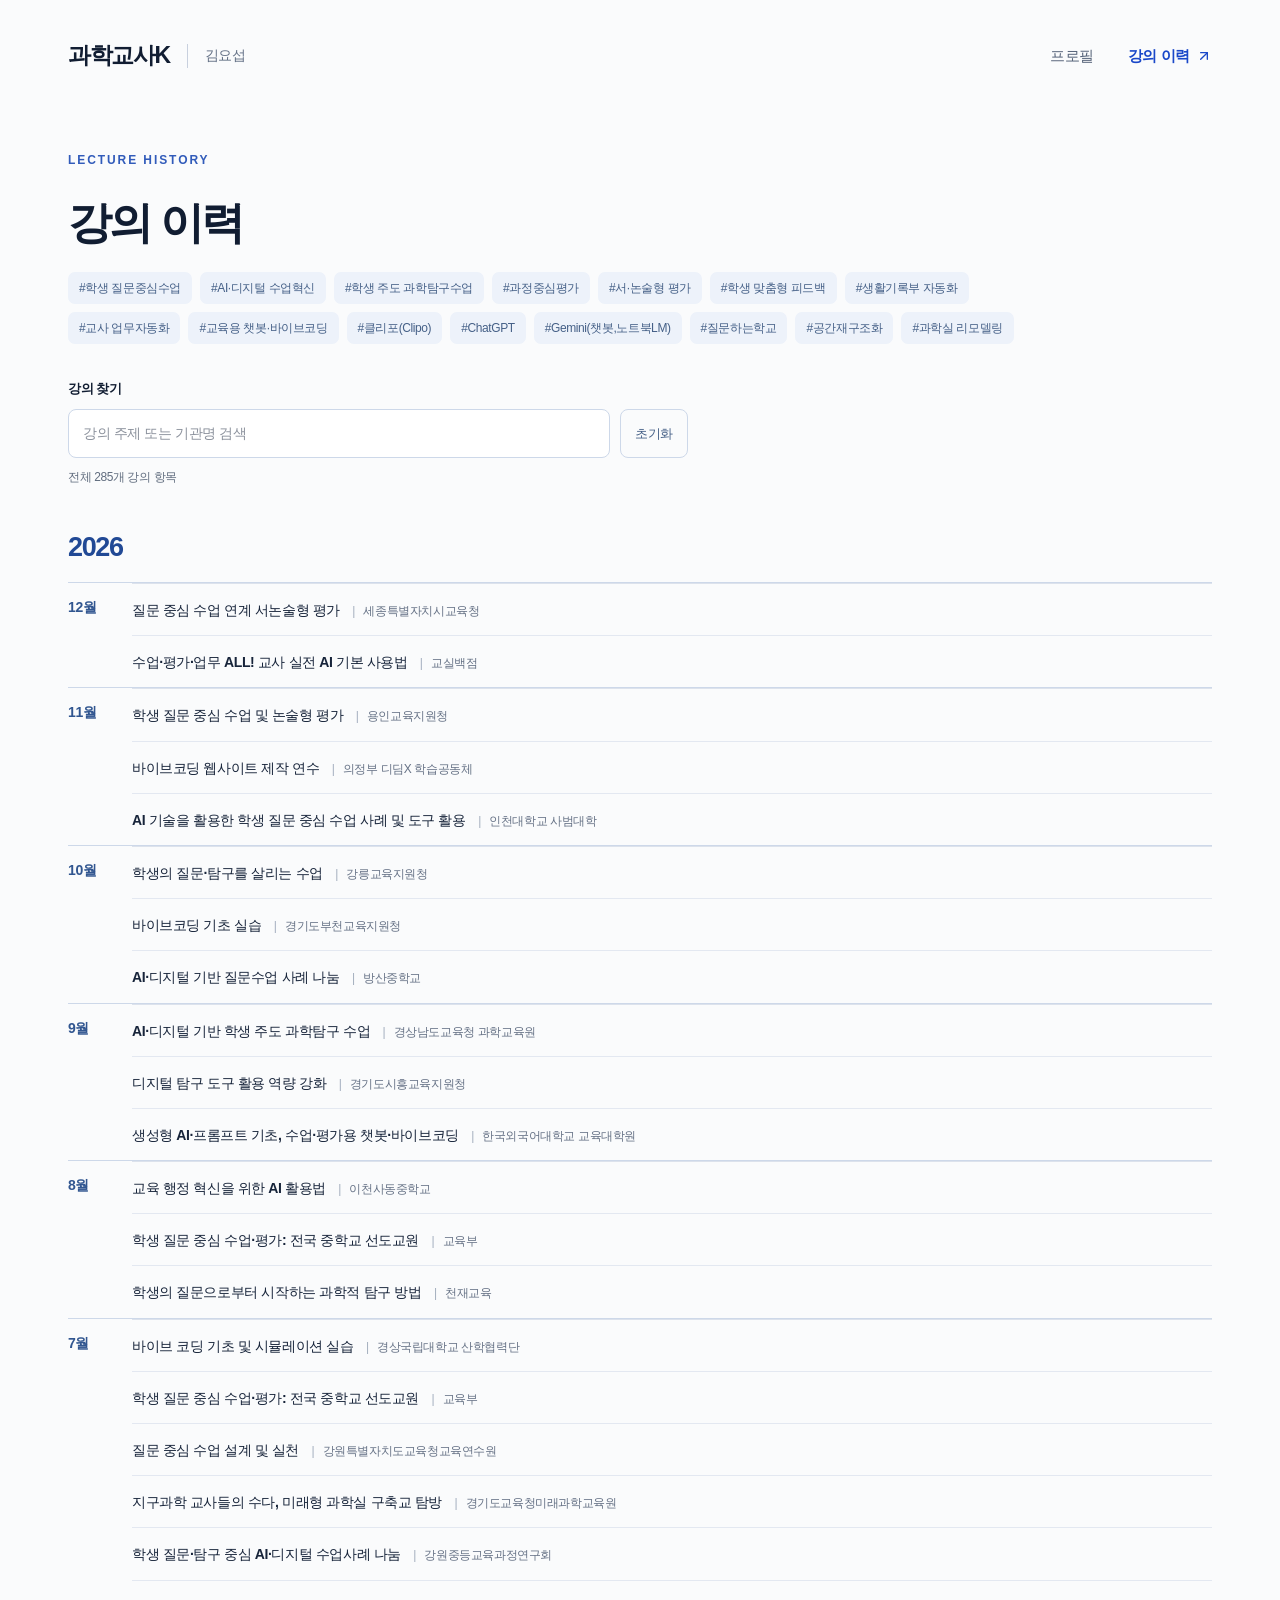
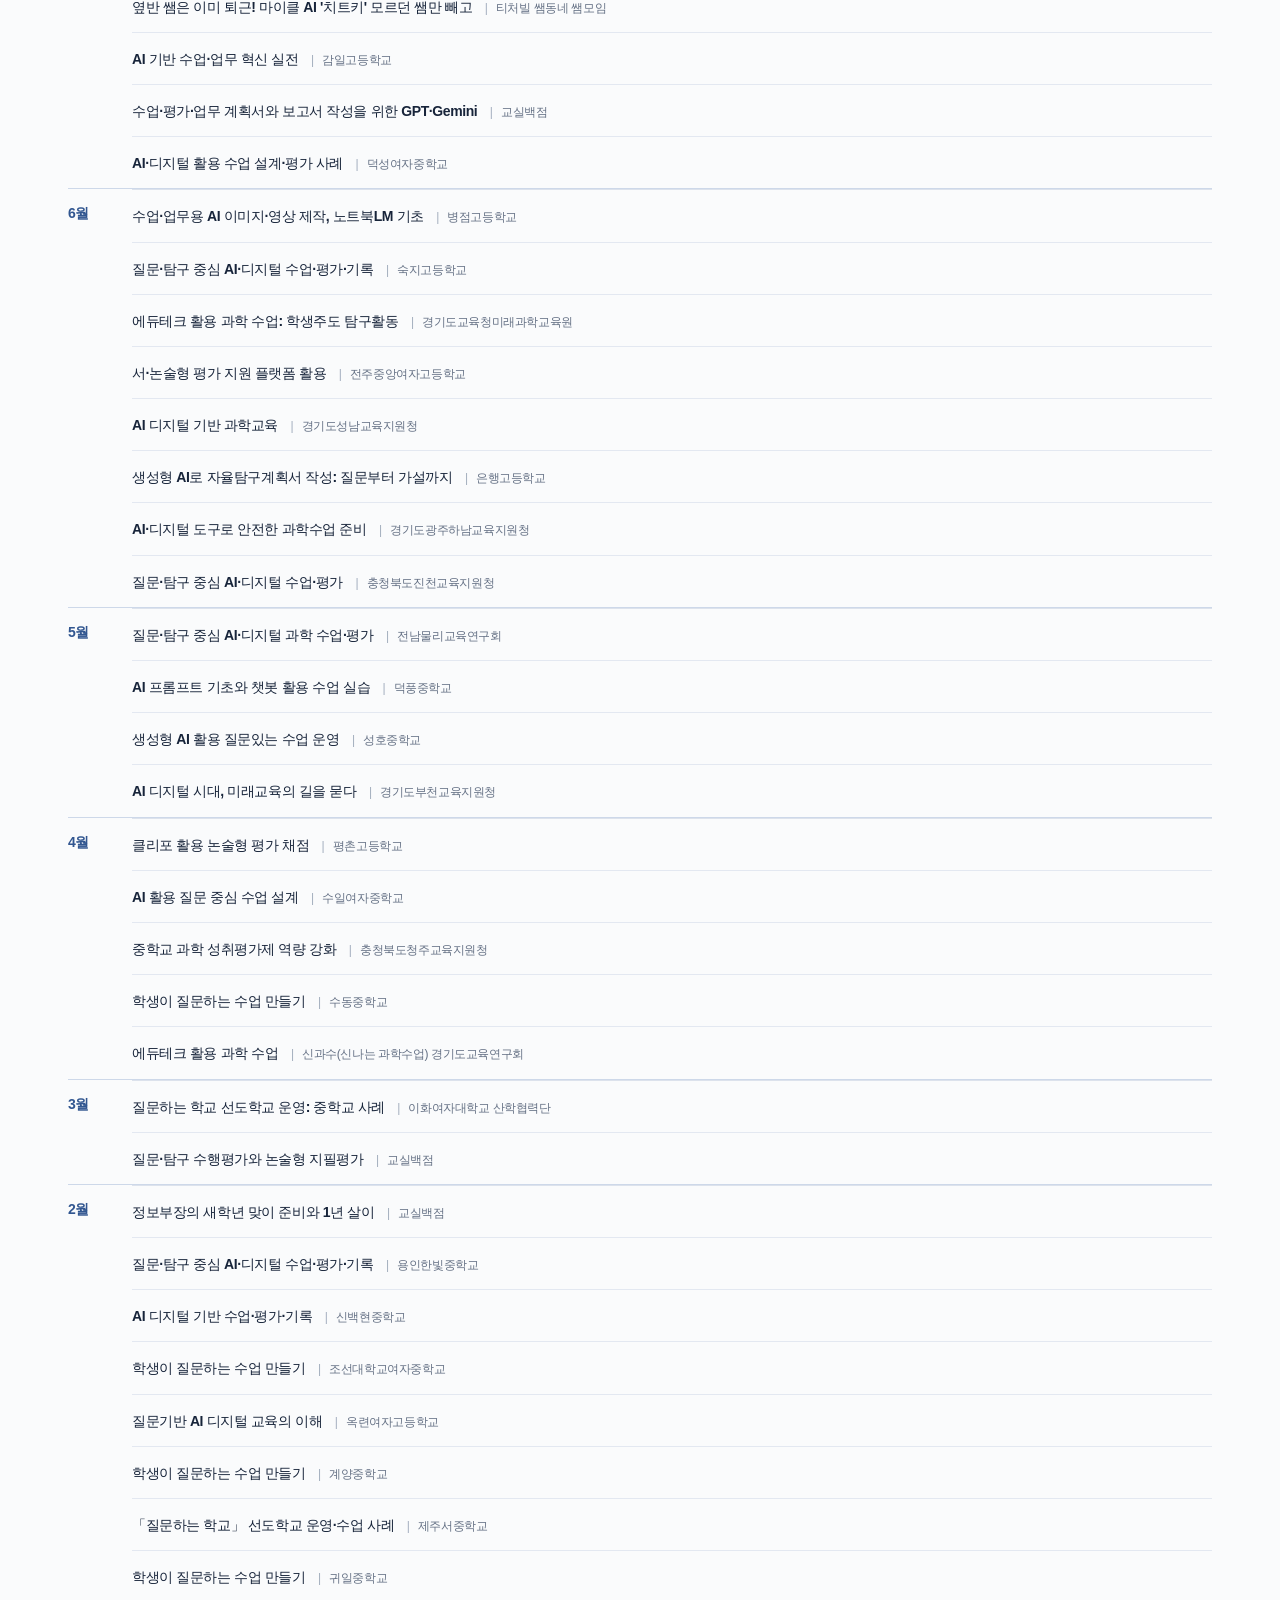
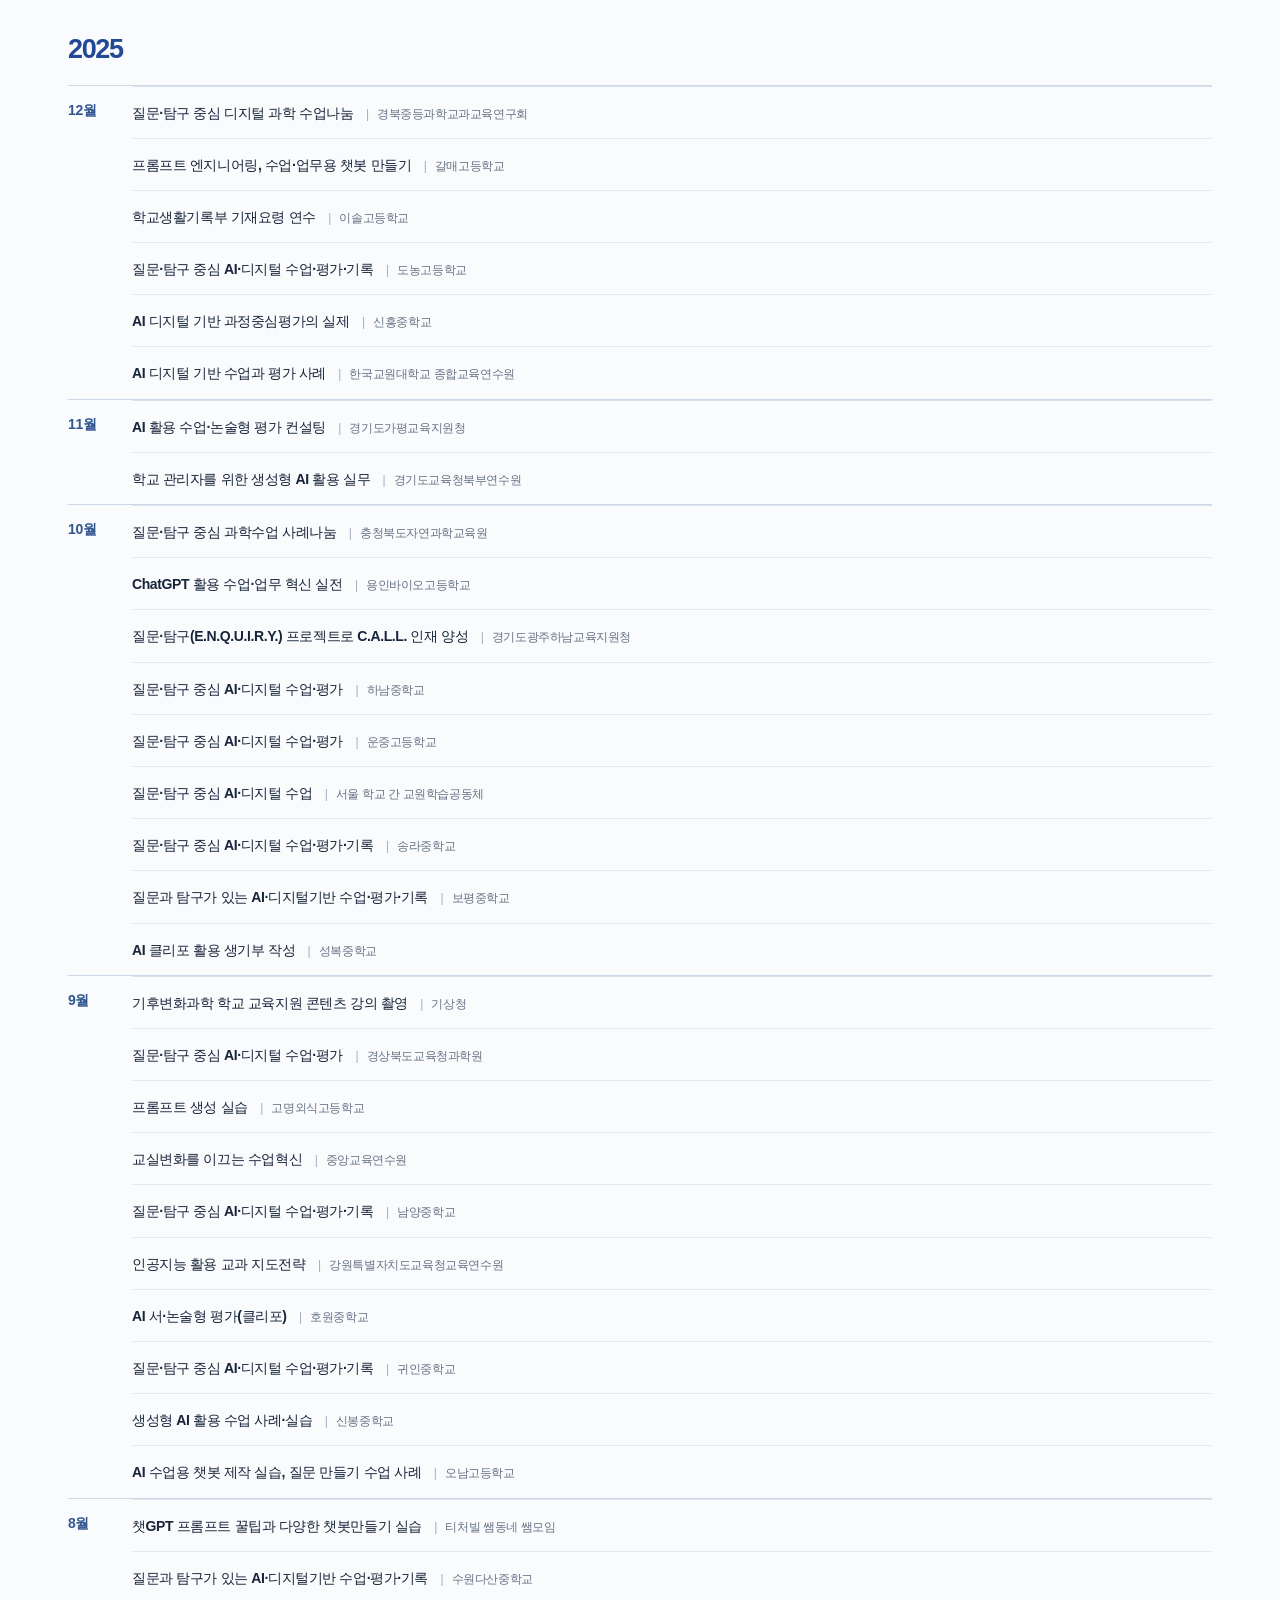
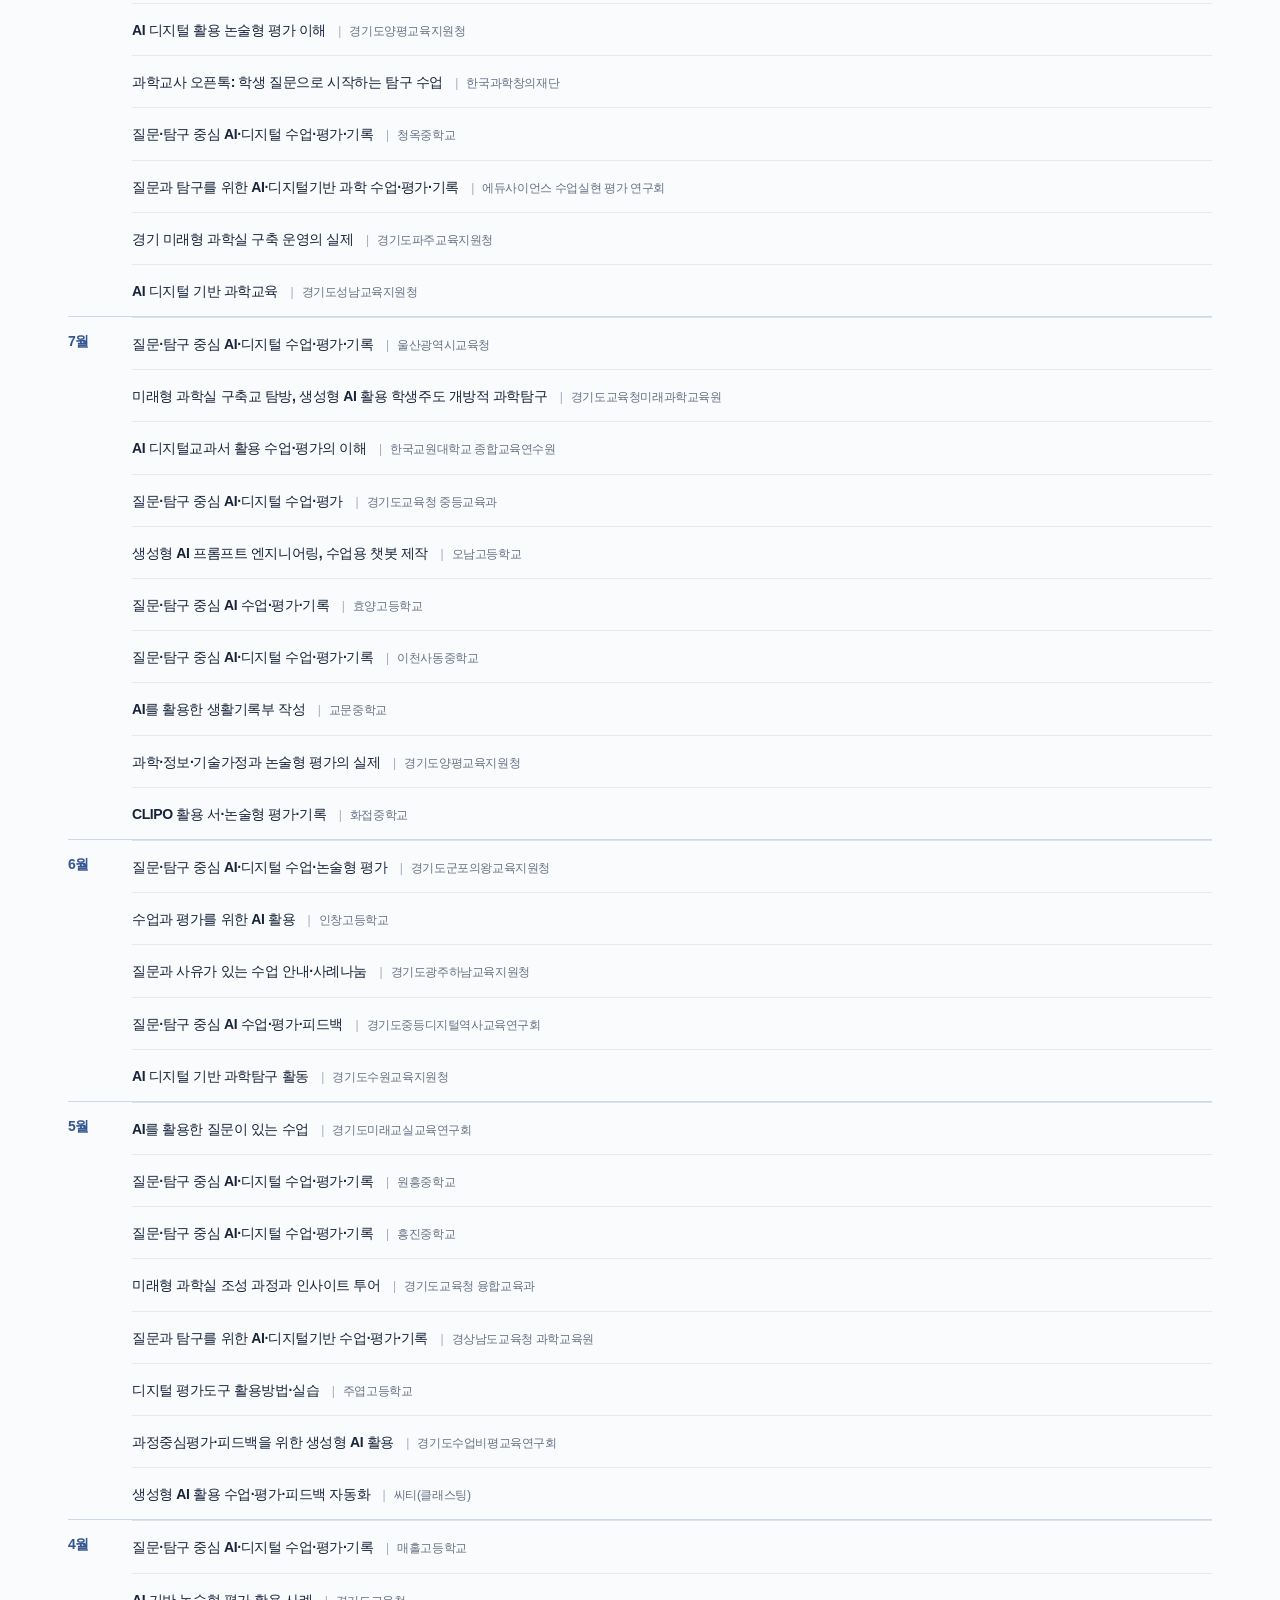
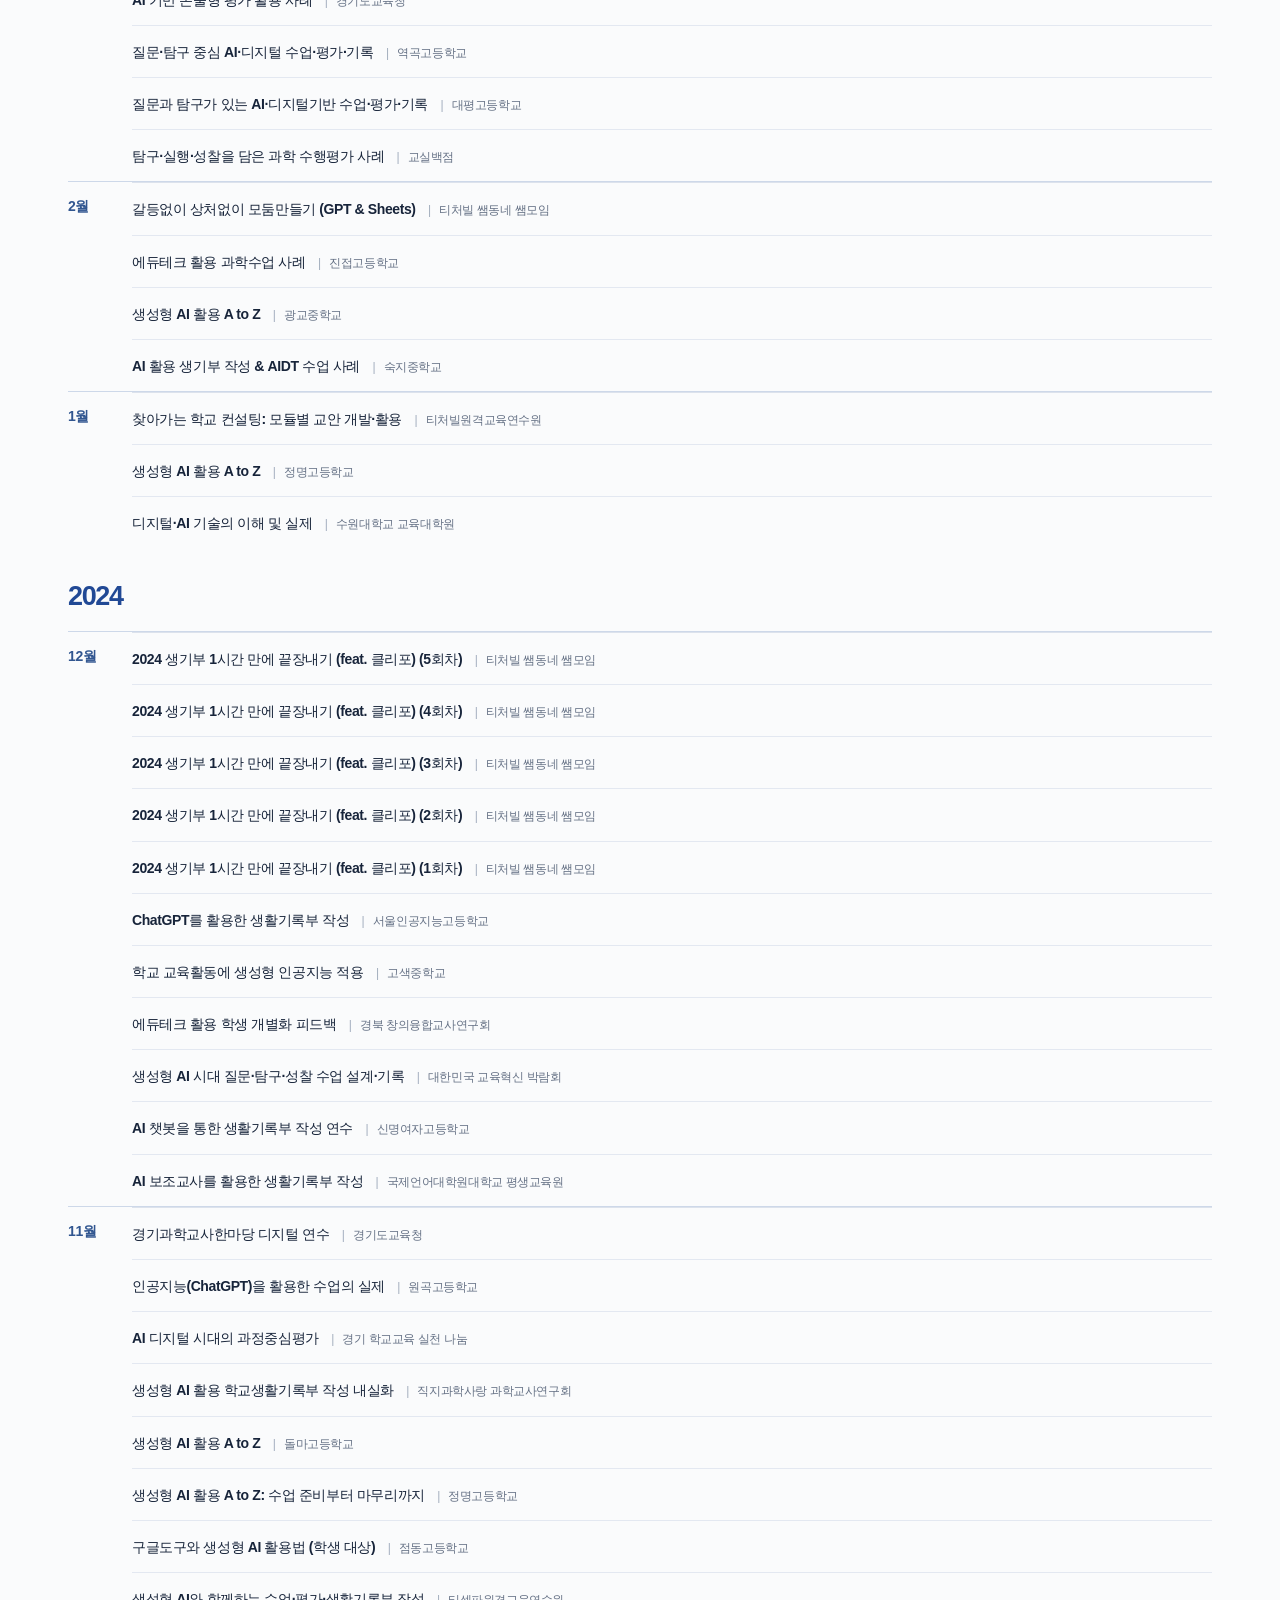
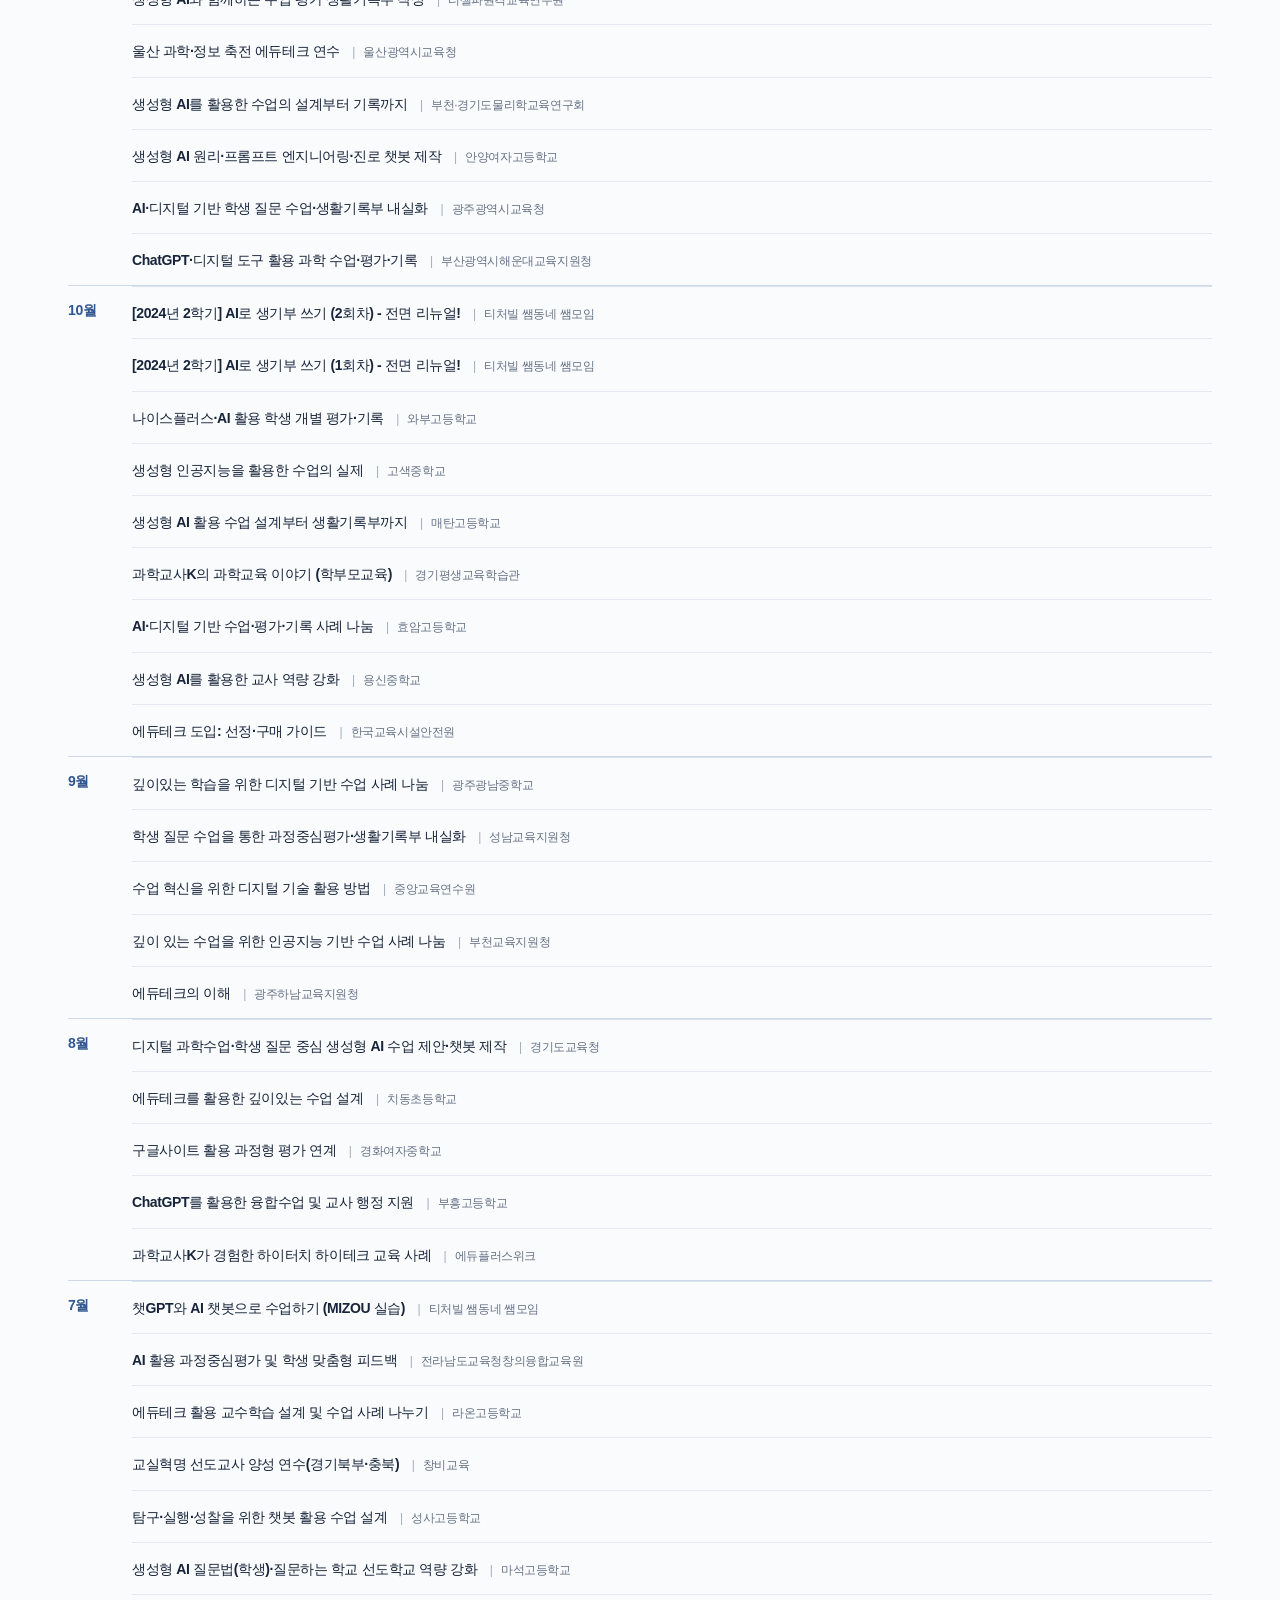
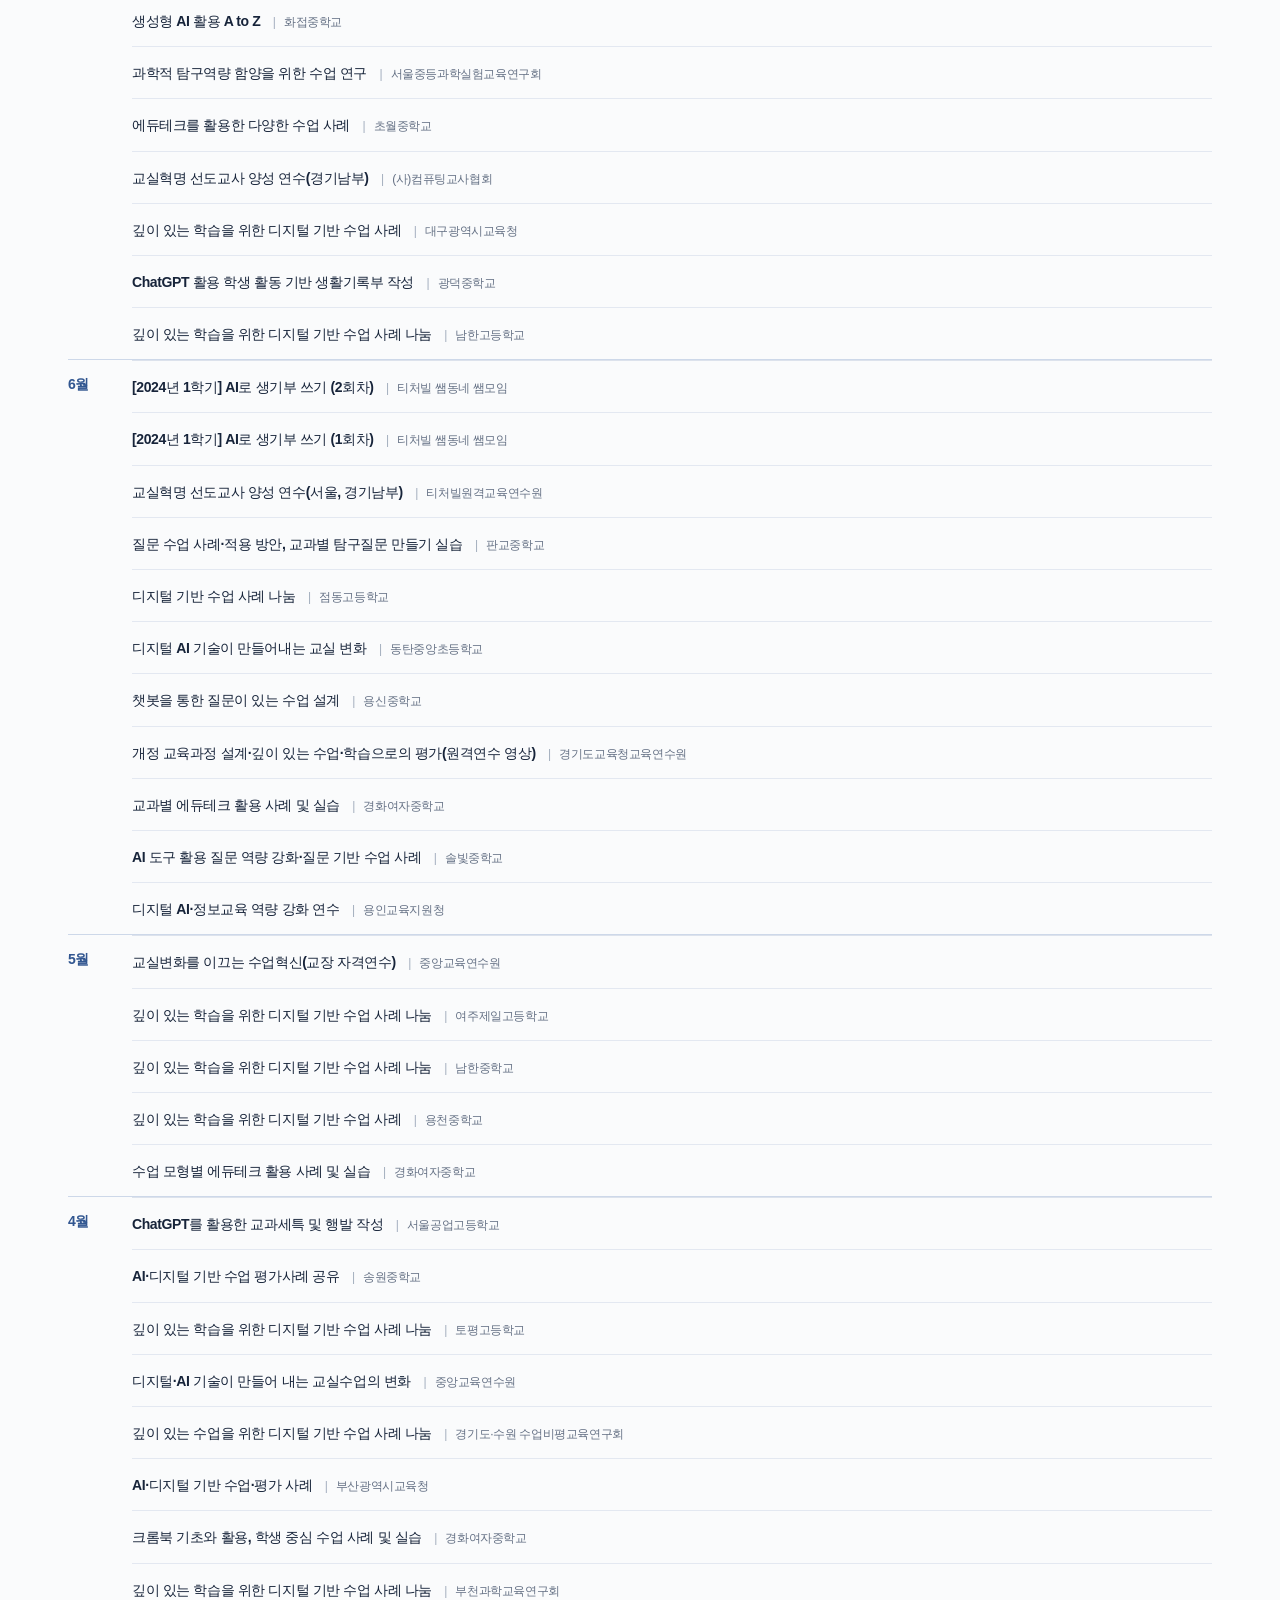
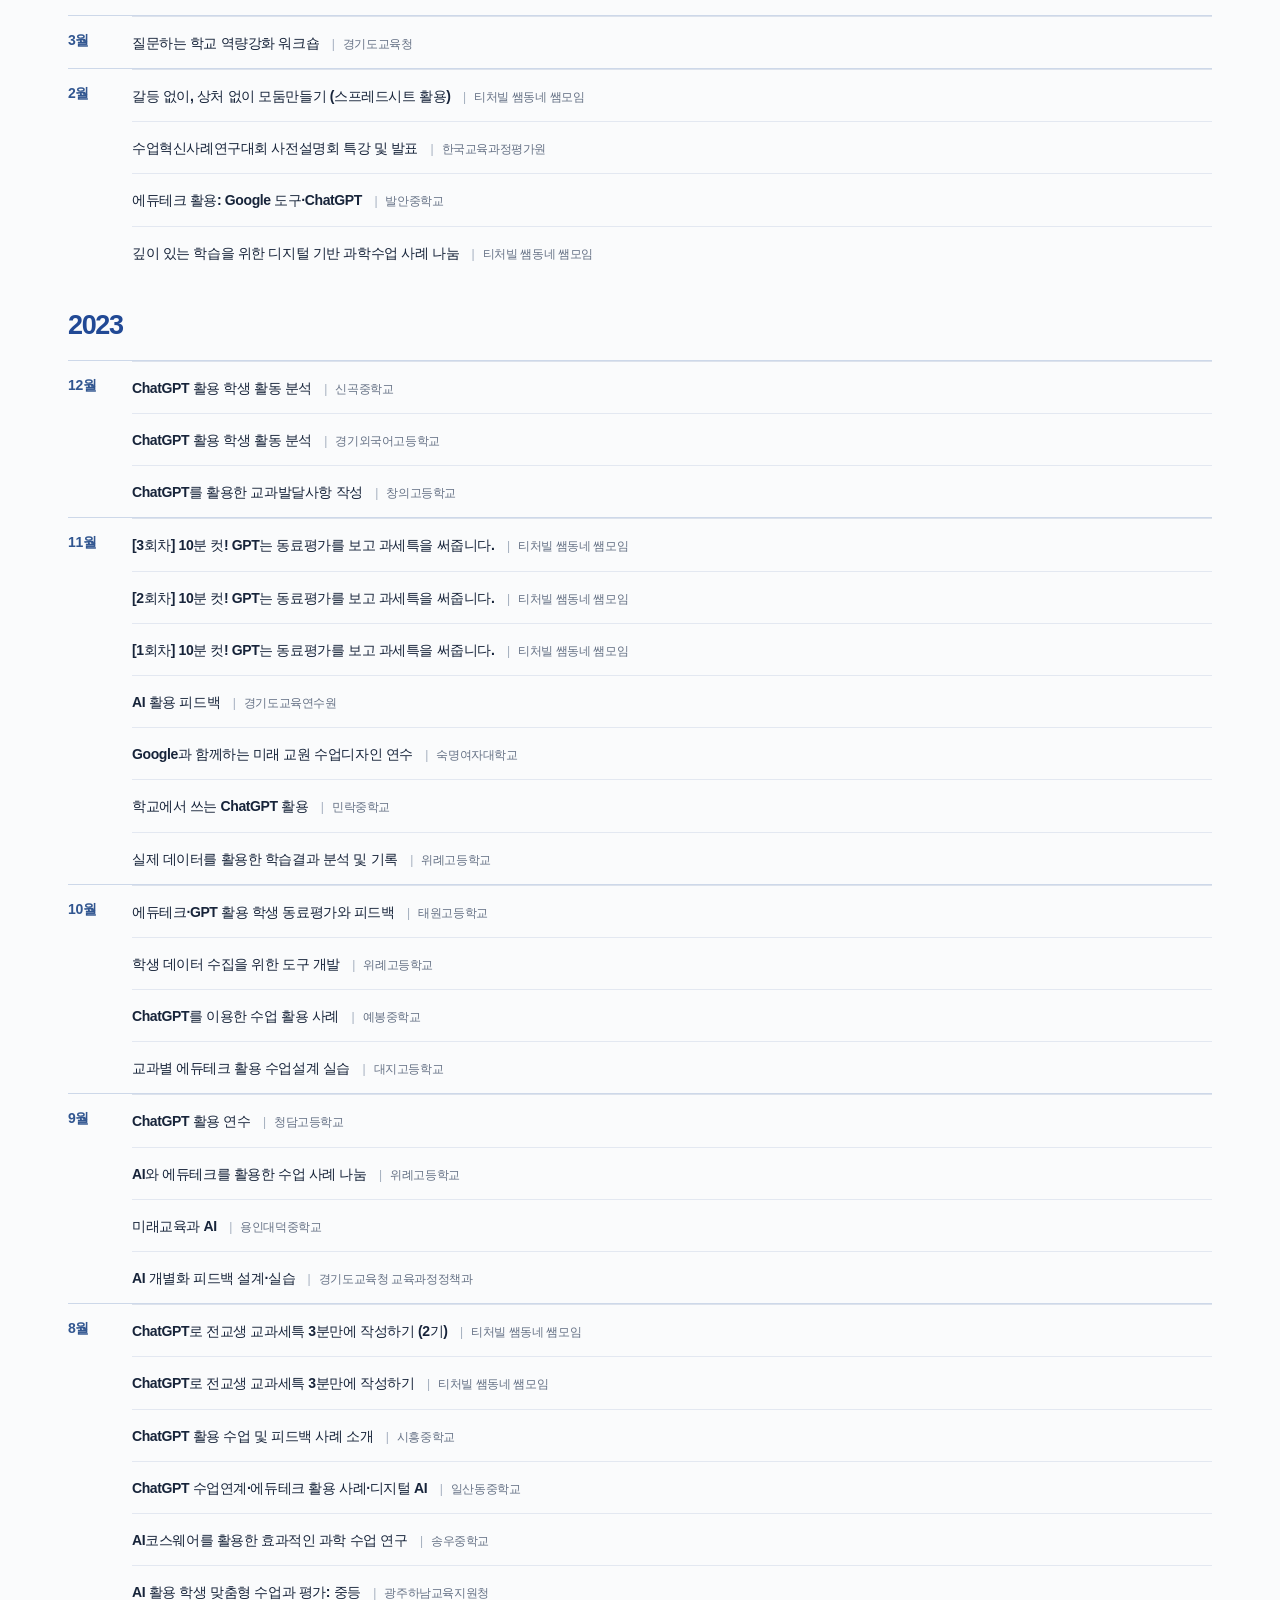
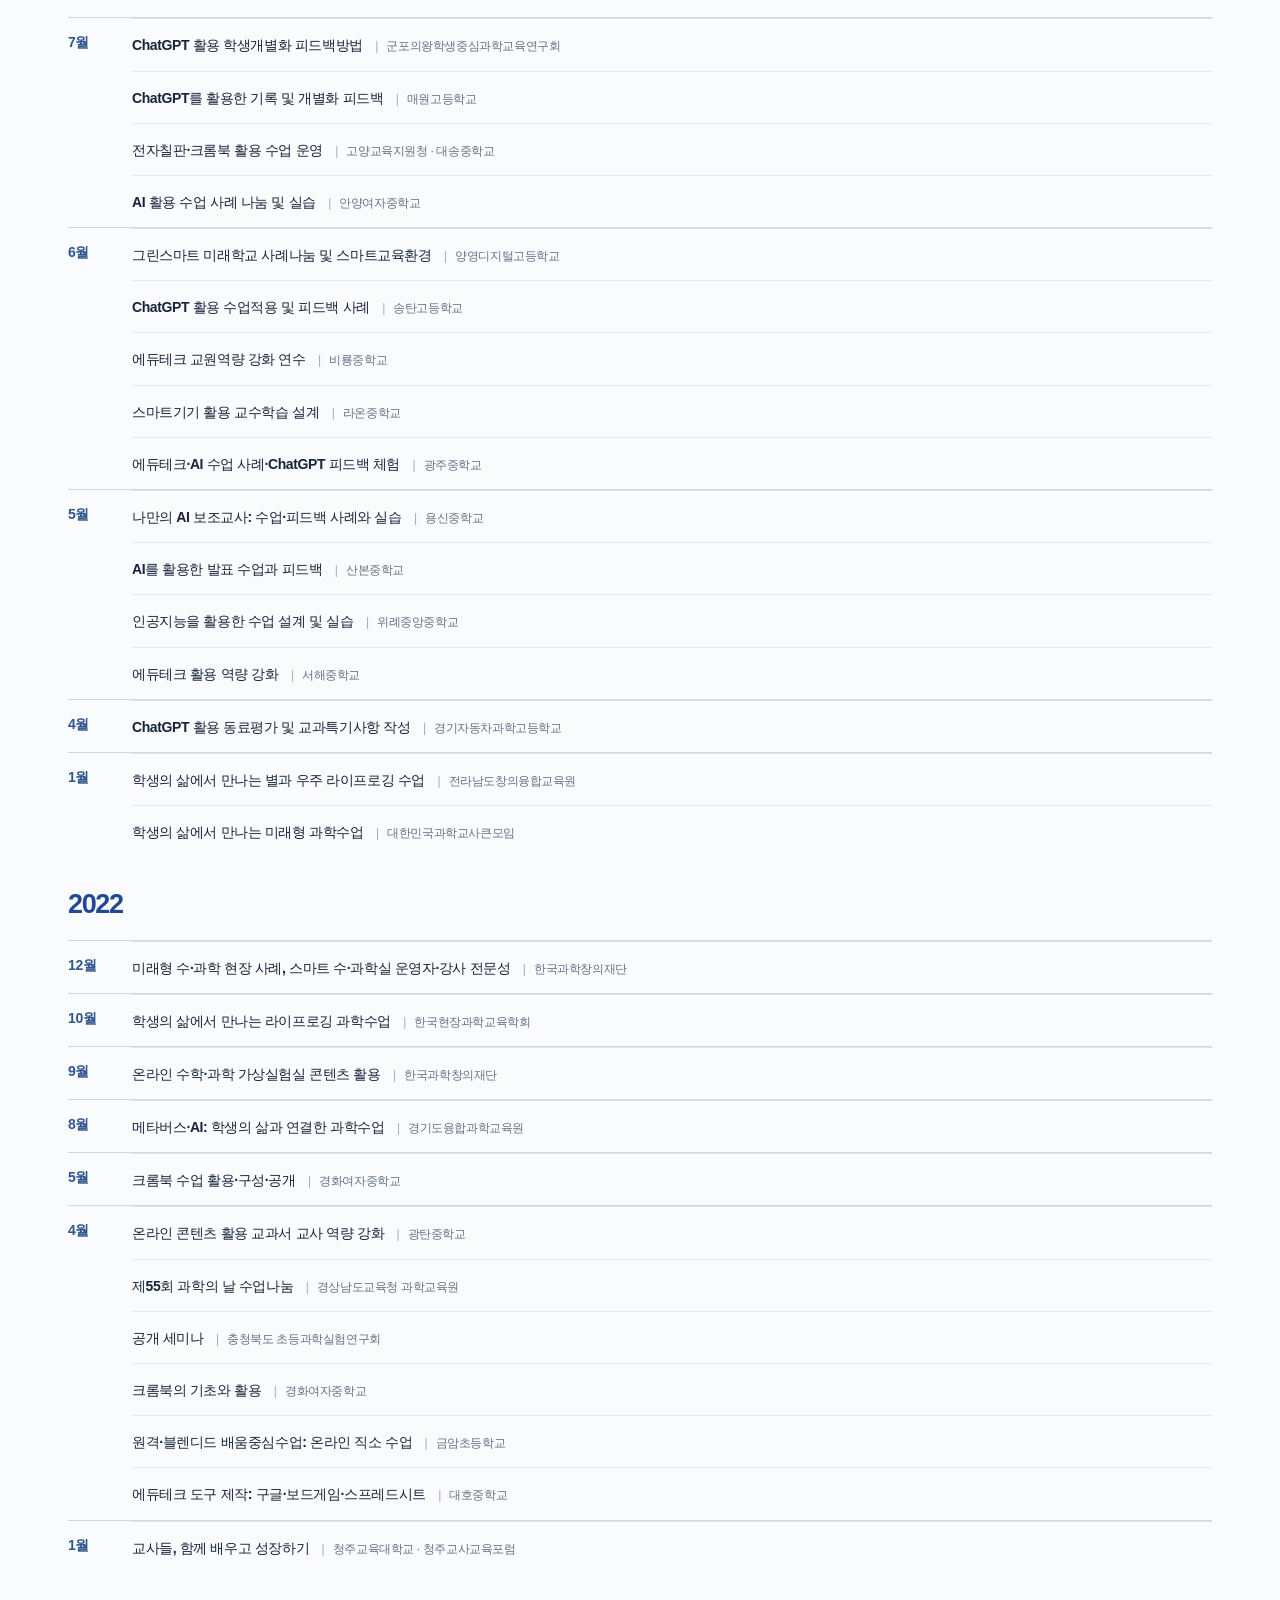
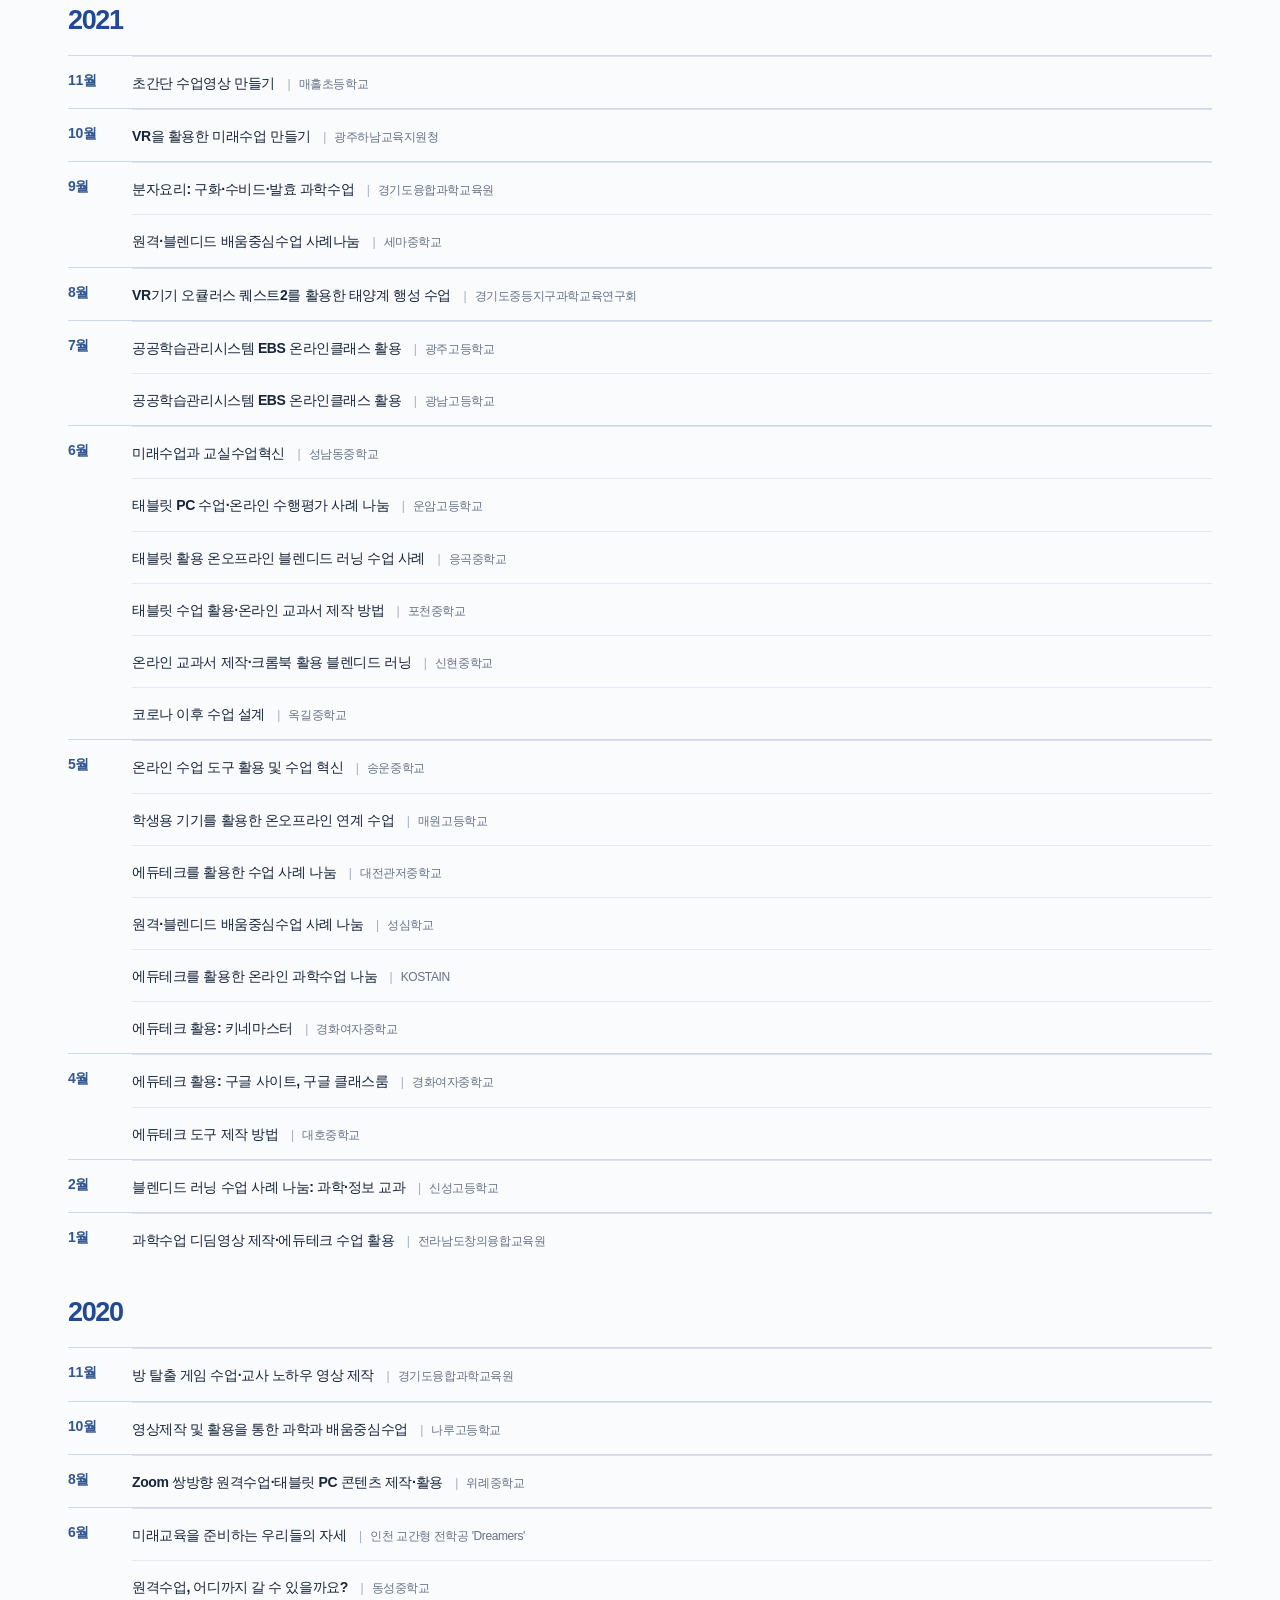
==== commit e102a7b1: "강의 이력 추가: 2026-12 세종특별자치시교육청 질문 중심 수업 연계 서논술형 평가 Co-Authored-By: Claude Sonnet 5.5 <noreply@anthropi" ====
--- a/lectures.html
+++ b/lectures.html
@@ -51,4 +51,4 @@
   ]
 }
 </script>
-</head><body><a class="skip-link" href="#main">본문 바로가기</a><header class="site-header wrap"><a class="brand" href="/">과학교사K<span>김요섭</span></a><nav aria-label="주 메뉴"><a href="/">프로필</a><a href="/lectures" aria-current="page">강의 이력 <svg xmlns="http://www.w3.org/2000/svg" width="16" height="16" viewBox="0 0 24 24" fill="none" stroke="currentColor" stroke-width="2" stroke-linecap="round" stroke-linejoin="round" class="lucide lucide-arrow-up-right" aria-hidden="true"><path d="M7 7h10v10"></path><path d="M7 17 17 7"></path></svg></a></nav></header><main id="main"><section class="lecture-head lecture-list-head wrap"><p class="eyebrow">LECTURE HISTORY</p><h1>강의 이력</h1><div class="lecture-fields" aria-label="강의 분야"><span>#<!-- -->학생 질문중심수업</span><span>#<!-- -->AI·디지털 수업혁신</span><span>#<!-- -->학생 주도 과학탐구수업</span><span>#<!-- -->과정중심평가</span><span>#<!-- -->서·논술형 평가</span><span>#<!-- -->학생 맞춤형 피드백</span><span>#<!-- -->생활기록부 자동화</span><span>#<!-- -->교사 업무자동화</span><span>#<!-- -->교육용 챗봇·바이브코딩</span><span>#<!-- -->클리포(Clipo)</span><span>#<!-- -->ChatGPT</span><span>#<!-- -->Gemini(챗봇,노트북LM)</span><span>#<!-- -->질문하는학교</span><span>#<!-- -->공간재구조화</span><span>#<!-- -->과학실 리모델링</span></div></section><div class="wrap lecture-search" hidden=""><label for="lecture-search">강의 찾기</label><div class="search-input-row"><input id="lecture-search" type="search" placeholder="강의 주제 또는 기관명 검색" autoComplete="off"/><button type="button" id="search-clear">초기화</button></div><output id="search-status" aria-live="polite"></output></div><div class="wrap lecture-tables"><section class="lecture-table-year"><h2>2026</h2><div class="lecture-history"><section class="lecture-month-group" aria-label="2026년 12월"><h3><time dateTime="2026-12">12<!-- -->월</time></h3><ul><li class="lecture-entry"><strong>수업·평가·업무 ALL! 교사 실전 AI 기본 사용법</strong> <span class="lecture-entry-institution"><span class="lecture-entry-divider" aria-hidden="true">|</span>교실백점</span></li></ul></section><section class="lecture-month-group" aria-label="2026년 11월"><h3><time dateTime="2026-11">11<!-- -->월</time></h3><ul><li class="lecture-entry"><strong>학생 질문 중심 수업 및 논술형 평가</strong> <span class="lecture-entry-institution"><span class="lecture-entry-divider" aria-hidden="true">|</span>용인교육지원청</span></li><li class="lecture-entry"><strong>바이브코딩 웹사이트 제작 연수</strong> <span class="lecture-entry-institution"><span class="lecture-entry-divider" aria-hidden="true">|</span>의정부 디딤X 학습공동체</span></li><li class="lecture-entry"><strong>AI 기술을 활용한 학생 질문 중심 수업 사례 및 도구 활용</strong> <span class="lecture-entry-institution"><span class="lecture-entry-divider" aria-hidden="true">|</span>인천대학교 사범대학</span></li></ul></section><section class="lecture-month-group" aria-label="2026년 10월"><h3><time dateTime="2026-10">10<!-- -->월</time></h3><ul><li class="lecture-entry"><strong>학생의 질문·탐구를 살리는 수업</strong> <span class="lecture-entry-institution"><span class="lecture-entry-divider" aria-hidden="true">|</span>강릉교육지원청</span></li><li class="lecture-entry"><strong>바이브코딩 기초 실습</strong> <span class="lecture-entry-institution"><span class="lecture-entry-divider" aria-hidden="true">|</span>경기도부천교육지원청</span></li><li class="lecture-entry"><strong>AI·디지털 기반 질문수업 사례 나눔</strong> <span class="lecture-entry-institution"><span class="lecture-entry-divider" aria-hidden="true">|</span>방산중학교</span></li></ul></section><section class="lecture-month-group" aria-label="2026년 9월"><h3><time dateTime="2026-09">9<!-- -->월</time></h3><ul><li class="lecture-entry"><strong>AI·디지털 기반 학생 주도 과학탐구 수업</strong> <span class="lecture-entry-institution"><span class="lecture-entry-divider" aria-hidden="true">|</span>경상남도교육청 과학교육원</span></li><li class="lecture-entry"><strong>디지털 탐구 도구 활용 역량 강화</strong> <span class="lecture-entry-institution"><span class="lecture-entry-divider" aria-hidden="true">|</span>경기도시흥교육지원청</span></li><li class="lecture-entry"><strong>생성형 AI·프롬프트 기초, 수업·평가용 챗봇·바이브코딩</strong> <span class="lecture-entry-institution"><span class="lecture-entry-divider" aria-hidden="true">|</span>한국외국어대학교 교육대학원</span></li></ul></section><section class="lecture-month-group" aria-label="2026년 8월"><h3><time dateTime="2026-08">8<!-- -->월</time></h3><ul><li class="lecture-entry"><strong>교육 행정 혁신을 위한 AI 활용법</strong> <span class="lecture-entry-institution"><span class="lecture-entry-divider" aria-hidden="true">|</span>이천사동중학교</span></li><li class="lecture-entry"><strong>학생 질문 중심 수업·평가: 전국 중학교 선도교원</strong> <span class="lecture-entry-institution"><span class="lecture-entry-divider" aria-hidden="true">|</span>교육부</span></li><li class="lecture-entry"><strong>학생의 질문으로부터 시작하는 과학적 탐구 방법</strong> <span class="lecture-entry-institution"><span class="lecture-entry-divider" aria-hidden="true">|</span>천재교육</span></li></ul></section><section class="lecture-month-group" aria-label="2026년 7월"><h3><time dateTime="2026-07">7<!-- -->월</time></h3><ul><li class="lecture-entry"><strong>바이브 코딩 기초 및 시뮬레이션 실습</strong> <span class="lecture-entry-institution"><span class="lecture-entry-divider" aria-hidden="true">|</span>경상국립대학교 산학협력단</span></li><li class="lecture-entry"><strong>학생 질문 중심 수업·평가: 전국 중학교 선도교원</strong> <span class="lecture-entry-institution"><span class="lecture-entry-divider" aria-hidden="true">|</span>교육부</span></li><li class="lecture-entry"><strong>질문 중심 수업 설계 및 실천</strong> <span class="lecture-entry-institution"><span class="lecture-entry-divider" aria-hidden="true">|</span>강원특별자치도교육청교육연수원</span></li><li class="lecture-entry"><strong>지구과학 교사들의 수다, 미래형 과학실 구축교 탐방</strong> <span class="lecture-entry-institution"><span class="lecture-entry-divider" aria-hidden="true">|</span>경기도교육청미래과학교육원</span></li><li class="lecture-entry"><strong>학생 질문·탐구 중심 AI·디지털 수업사례 나눔</strong> <span class="lecture-entry-institution"><span class="lecture-entry-divider" aria-hidden="true">|</span>강원중등교육과정연구회</span></li><li class="lecture-entry" data-meeting-date="2026-07-23" data-meeting-seq="11185"><strong>옆반 쌤은 이미 퇴근! 마이클 AI '치트키' 모르던 쌤만 빼고</strong> <span class="lecture-entry-institution"><span class="lecture-entry-divider" aria-hidden="true">|</span>티처빌 쌤동네 쌤모임</span></li><li class="lecture-entry"><strong>AI 기반 수업·업무 혁신 실전</strong> <span class="lecture-entry-institution"><span class="lecture-entry-divider" aria-hidden="true">|</span>감일고등학교</span></li><li class="lecture-entry"><strong>수업·평가·업무 계획서와 보고서 작성을 위한 GPT·Gemini</strong> <span class="lecture-entry-institution"><span class="lecture-entry-divider" aria-hidden="true">|</span>교실백점</span></li><li class="lecture-entry"><strong>AI·디지털 활용 수업 설계·평가 사례</strong> <span class="lecture-entry-institution"><span class="lecture-entry-divider" aria-hidden="true">|</span>덕성여자중학교</span></li></ul></section><section class="lecture-month-group" aria-label="2026년 6월"><h3><time dateTime="2026-06">6<!-- -->월</time></h3><ul><li class="lecture-entry"><strong>수업·업무용 AI 이미지·영상 제작, 노트북LM 기초</strong> <span class="lecture-entry-institution"><span class="lecture-entry-divider" aria-hidden="true">|</span>병점고등학교</span></li><li class="lecture-entry"><strong>질문·탐구 중심 AI·디지털 수업·평가·기록</strong> <span class="lecture-entry-institution"><span class="lecture-entry-divider" aria-hidden="true">|</span>숙지고등학교</span></li><li class="lecture-entry"><strong>에듀테크 활용 과학 수업: 학생주도 탐구활동</strong> <span class="lecture-entry-institution"><span class="lecture-entry-divider" aria-hidden="true">|</span>경기도교육청미래과학교육원</span></li><li class="lecture-entry"><strong>서·논술형 평가 지원 플랫폼 활용</strong> <span class="lecture-entry-institution"><span class="lecture-entry-divider" aria-hidden="true">|</span>전주중앙여자고등학교</span></li><li class="lecture-entry"><strong>AI 디지털 기반 과학교육</strong> <span class="lecture-entry-institution"><span class="lecture-entry-divider" aria-hidden="true">|</span>경기도성남교육지원청</span></li><li class="lecture-entry"><strong>생성형 AI로 자율탐구계획서 작성: 질문부터 가설까지</strong> <span class="lecture-entry-institution"><span class="lecture-entry-divider" aria-hidden="true">|</span>은행고등학교</span></li><li class="lecture-entry"><strong>AI·디지털 도구로 안전한 과학수업 준비</strong> <span class="lecture-entry-institution"><span class="lecture-entry-divider" aria-hidden="true">|</span>경기도광주하남교육지원청</span></li><li class="lecture-entry"><strong>질문·탐구 중심 AI·디지털 수업·평가</strong> <span class="lecture-entry-institution"><span class="lecture-entry-divider" aria-hidden="true">|</span>충청북도진천교육지원청</span></li></ul></section><section class="lecture-month-group" aria-label="2026년 5월"><h3><time dateTime="2026-05">5<!-- -->월</time></h3><ul><li class="lecture-entry"><strong>질문·탐구 중심 AI·디지털 과학 수업·평가</strong> <span class="lecture-entry-institution"><span class="lecture-entry-divider" aria-hidden="true">|</span>전남물리교육연구회</span></li><li class="lecture-entry"><strong>AI 프롬프트 기초와 챗봇 활용 수업 실습</strong> <span class="lecture-entry-institution"><span class="lecture-entry-divider" aria-hidden="true">|</span>덕풍중학교</span></li><li class="lecture-entry"><strong>생성형 AI 활용 질문있는 수업 운영</strong> <span class="lecture-entry-institution"><span class="lecture-entry-divider" aria-hidden="true">|</span>성호중학교</span></li><li class="lecture-entry"><strong>AI 디지털 시대, 미래교육의 길을 묻다</strong> <span class="lecture-entry-institution"><span class="lecture-entry-divider" aria-hidden="true">|</span>경기도부천교육지원청</span></li></ul></section><section class="lecture-month-group" aria-label="2026년 4월"><h3><time dateTime="2026-04">4<!-- -->월</time></h3><ul><li class="lecture-entry"><strong>클리포 활용 논술형 평가 채점</strong> <span class="lecture-entry-institution"><span class="lecture-entry-divider" aria-hidden="true">|</span>평촌고등학교</span></li><li class="lecture-entry"><strong>AI 활용 질문 중심 수업 설계</strong> <span class="lecture-entry-institution"><span class="lecture-entry-divider" aria-hidden="true">|</span>수일여자중학교</span></li><li class="lecture-entry"><strong>중학교 과학 성취평가제 역량 강화</strong> <span class="lecture-entry-institution"><span class="lecture-entry-divider" aria-hidden="true">|</span>충청북도청주교육지원청</span></li><li class="lecture-entry"><strong>학생이 질문하는 수업 만들기</strong> <span class="lecture-entry-institution"><span class="lecture-entry-divider" aria-hidden="true">|</span>수동중학교</span></li><li class="lecture-entry"><strong>에듀테크 활용 과학 수업</strong> <span class="lecture-entry-institution"><span class="lecture-entry-divider" aria-hidden="true">|</span>신과수(신나는 과학수업) 경기도교육연구회</span></li></ul></section><section class="lecture-month-group" aria-label="2026년 3월"><h3><time dateTime="2026-03">3<!-- -->월</time></h3><ul><li class="lecture-entry"><strong>질문하는 학교 선도학교 운영: 중학교 사례</strong> <span class="lecture-entry-institution"><span class="lecture-entry-divider" aria-hidden="true">|</span>이화여자대학교 산학협력단</span></li><li class="lecture-entry"><strong>질문·탐구 수행평가와 논술형 지필평가</strong> <span class="lecture-entry-institution"><span class="lecture-entry-divider" aria-hidden="true">|</span>교실백점</span></li></ul></section><section class="lecture-month-group" aria-label="2026년 2월"><h3><time dateTime="2026-02">2<!-- -->월</time></h3><ul><li class="lecture-entry"><strong>정보부장의 새학년 맞이 준비와 1년 살이</strong> <span class="lecture-entry-institution"><span class="lecture-entry-divider" aria-hidden="true">|</span>교실백점</span></li><li class="lecture-entry"><strong>질문·탐구 중심 AI·디지털 수업·평가·기록</strong> <span class="lecture-entry-institution"><span class="lecture-entry-divider" aria-hidden="true">|</span>용인한빛중학교</span></li><li class="lecture-entry"><strong>AI 디지털 기반 수업·평가·기록</strong> <span class="lecture-entry-institution"><span class="lecture-entry-divider" aria-hidden="true">|</span>신백현중학교</span></li><li class="lecture-entry"><strong>학생이 질문하는 수업 만들기</strong> <span class="lecture-entry-institution"><span class="lecture-entry-divider" aria-hidden="true">|</span>조선대학교여자중학교</span></li><li class="lecture-entry"><strong>질문기반 AI 디지털 교육의 이해</strong> <span class="lecture-entry-institution"><span class="lecture-entry-divider" aria-hidden="true">|</span>옥련여자고등학교</span></li><li class="lecture-entry"><strong>학생이 질문하는 수업 만들기</strong> <span class="lecture-entry-institution"><span class="lecture-entry-divider" aria-hidden="true">|</span>계양중학교</span></li><li class="lecture-entry"><strong>「질문하는 학교」 선도학교 운영·수업 사례</strong> <span class="lecture-entry-institution"><span class="lecture-entry-divider" aria-hidden="true">|</span>제주서중학교</span></li><li class="lecture-entry"><strong>학생이 질문하는 수업 만들기</strong> <span class="lecture-entry-institution"><span class="lecture-entry-divider" aria-hidden="true">|</span>귀일중학교</span></li></ul></section></div></section><section class="lecture-table-year"><h2>2025</h2><div class="lecture-history"><section class="lecture-month-group" aria-label="2025년 12월"><h3><time dateTime="2025-12">12<!-- -->월</time></h3><ul><li class="lecture-entry"><strong>질문·탐구 중심 디지털 과학 수업나눔</strong> <span class="lecture-entry-institution"><span class="lecture-entry-divider" aria-hidden="true">|</span>경북중등과학교과교육연구회</span></li><li class="lecture-entry"><strong>프롬프트 엔지니어링, 수업·업무용 챗봇 만들기</strong> <span class="lecture-entry-institution"><span class="lecture-entry-divider" aria-hidden="true">|</span>갈매고등학교</span></li><li class="lecture-entry"><strong>학교생활기록부 기재요령 연수</strong> <span class="lecture-entry-institution"><span class="lecture-entry-divider" aria-hidden="true">|</span>이솔고등학교</span></li><li class="lecture-entry"><strong>질문·탐구 중심 AI·디지털 수업·평가·기록</strong> <span class="lecture-entry-institution"><span class="lecture-entry-divider" aria-hidden="true">|</span>도농고등학교</span></li><li class="lecture-entry"><strong>AI 디지털 기반 과정중심평가의 실제</strong> <span class="lecture-entry-institution"><span class="lecture-entry-divider" aria-hidden="true">|</span>신흥중학교</span></li><li class="lecture-entry"><strong>AI 디지털 기반 수업과 평가 사례</strong> <span class="lecture-entry-institution"><span class="lecture-entry-divider" aria-hidden="true">|</span>한국교원대학교 종합교육연수원</span></li></ul></section><section class="lecture-month-group" aria-label="2025년 11월"><h3><time dateTime="2025-11">11<!-- -->월</time></h3><ul><li class="lecture-entry"><strong>AI 활용 수업·논술형 평가 컨설팅</strong> <span class="lecture-entry-institution"><span class="lecture-entry-divider" aria-hidden="true">|</span>경기도가평교육지원청</span></li><li class="lecture-entry"><strong>학교 관리자를 위한 생성형 AI 활용 실무</strong> <span class="lecture-entry-institution"><span class="lecture-entry-divider" aria-hidden="true">|</span>경기도교육청북부연수원</span></li></ul></section><section class="lecture-month-group" aria-label="2025년 10월"><h3><time dateTime="2025-10">10<!-- -->월</time></h3><ul><li class="lecture-entry"><strong>질문·탐구 중심 과학수업 사례나눔</strong> <span class="lecture-entry-institution"><span class="lecture-entry-divider" aria-hidden="true">|</span>충청북도자연과학교육원</span></li><li class="lecture-entry"><strong>ChatGPT 활용 수업·업무 혁신 실전</strong> <span class="lecture-entry-institution"><span class="lecture-entry-divider" aria-hidden="true">|</span>용인바이오고등학교</span></li><li class="lecture-entry"><strong>질문·탐구(E.N.Q.U.I.R.Y.) 프로젝트로 C.A.L.L. 인재 양성</strong> <span class="lecture-entry-institution"><span class="lecture-entry-divider" aria-hidden="true">|</span>경기도광주하남교육지원청</span></li><li class="lecture-entry"><strong>질문·탐구 중심 AI·디지털 수업·평가</strong> <span class="lecture-entry-institution"><span class="lecture-entry-divider" aria-hidden="true">|</span>하남중학교</span></li><li class="lecture-entry"><strong>질문·탐구 중심 AI·디지털 수업·평가</strong> <span class="lecture-entry-institution"><span class="lecture-entry-divider" aria-hidden="true">|</span>운중고등학교</span></li><li class="lecture-entry"><strong>질문·탐구 중심 AI·디지털 수업</strong> <span class="lecture-entry-institution"><span class="lecture-entry-divider" aria-hidden="true">|</span>서울 학교 간 교원학습공동체</span></li><li class="lecture-entry"><strong>질문·탐구 중심 AI·디지털 수업·평가·기록</strong> <span class="lecture-entry-institution"><span class="lecture-entry-divider" aria-hidden="true">|</span>송라중학교</span></li><li class="lecture-entry"><strong>질문과 탐구가 있는 AI·디지털기반 수업·평가·기록</strong> <span class="lecture-entry-institution"><span class="lecture-entry-divider" aria-hidden="true">|</span>보평중학교</span></li><li class="lecture-entry"><strong>AI 클리포 활용 생기부 작성</strong> <span class="lecture-entry-institution"><span class="lecture-entry-divider" aria-hidden="true">|</span>성복중학교</span></li></ul></section><section class="lecture-month-group" aria-label="2025년 9월"><h3><time dateTime="2025-09">9<!-- -->월</time></h3><ul><li class="lecture-entry"><strong>기후변화과학 학교 교육지원 콘텐츠 강의 촬영</strong> <span class="lecture-entry-institution"><span class="lecture-entry-divider" aria-hidden="true">|</span>기상청</span></li><li class="lecture-entry"><strong>질문·탐구 중심 AI·디지털 수업·평가</strong> <span class="lecture-entry-institution"><span class="lecture-entry-divider" aria-hidden="true">|</span>경상북도교육청과학원</span></li><li class="lecture-entry"><strong>프롬프트 생성 실습</strong> <span class="lecture-entry-institution"><span class="lecture-entry-divider" aria-hidden="true">|</span>고명외식고등학교</span></li><li class="lecture-entry"><strong>교실변화를 이끄는 수업혁신</strong> <span class="lecture-entry-institution"><span class="lecture-entry-divider" aria-hidden="true">|</span>중앙교육연수원</span></li><li class="lecture-entry"><strong>질문·탐구 중심 AI·디지털 수업·평가·기록</strong> <span class="lecture-entry-institution"><span class="lecture-entry-divider" aria-hidden="true">|</span>남양중학교</span></li><li class="lecture-entry"><strong>인공지능 활용 교과 지도전략</strong> <span class="lecture-entry-institution"><span class="lecture-entry-divider" aria-hidden="true">|</span>강원특별자치도교육청교육연수원</span></li><li class="lecture-entry"><strong>AI 서·논술형 평가(클리포)</strong> <span class="lecture-entry-institution"><span class="lecture-entry-divider" aria-hidden="true">|</span>호원중학교</span></li><li class="lecture-entry"><strong>질문·탐구 중심 AI·디지털 수업·평가·기록</strong> <span class="lecture-entry-institution"><span class="lecture-entry-divider" aria-hidden="true">|</span>귀인중학교</span></li><li class="lecture-entry"><strong>생성형 AI 활용 수업 사례·실습</strong> <span class="lecture-entry-institution"><span class="lecture-entry-divider" aria-hidden="true">|</span>신봉중학교</span></li><li class="lecture-entry"><strong>AI 수업용 챗봇 제작 실습, 질문 만들기 수업 사례</strong> <span class="lecture-entry-institution"><span class="lecture-entry-divider" aria-hidden="true">|</span>오남고등학교</span></li></ul></section><section class="lecture-month-group" aria-label="2025년 8월"><h3><time dateTime="2025-08">8<!-- -->월</time></h3><ul><li class="lecture-entry" data-meeting-date="2025-08-13" data-meeting-seq="8586"><strong>챗GPT 프롬프트 꿀팁과 다양한 챗봇만들기 실습</strong> <span class="lecture-entry-institution"><span class="lecture-entry-divider" aria-hidden="true">|</span>티처빌 쌤동네 쌤모임</span></li><li class="lecture-entry"><strong>질문과 탐구가 있는 AI·디지털기반 수업·평가·기록</strong> <span class="lecture-entry-institution"><span class="lecture-entry-divider" aria-hidden="true">|</span>수원다산중학교</span></li><li class="lecture-entry"><strong>AI 디지털 활용 논술형 평가 이해</strong> <span class="lecture-entry-institution"><span class="lecture-entry-divider" aria-hidden="true">|</span>경기도양평교육지원청</span></li><li class="lecture-entry"><strong>과학교사 오픈톡: 학생 질문으로 시작하는 탐구 수업</strong> <span class="lecture-entry-institution"><span class="lecture-entry-divider" aria-hidden="true">|</span>한국과학창의재단</span></li><li class="lecture-entry"><strong>질문·탐구 중심 AI·디지털 수업·평가·기록</strong> <span class="lecture-entry-institution"><span class="lecture-entry-divider" aria-hidden="true">|</span>청옥중학교</span></li><li class="lecture-entry"><strong>질문과 탐구를 위한 AI·디지털기반 과학 수업·평가·기록</strong> <span class="lecture-entry-institution"><span class="lecture-entry-divider" aria-hidden="true">|</span>에듀사이언스 수업실현 평가 연구회</span></li><li class="lecture-entry"><strong>경기 미래형 과학실 구축 운영의 실제</strong> <span class="lecture-entry-institution"><span class="lecture-entry-divider" aria-hidden="true">|</span>경기도파주교육지원청</span></li><li class="lecture-entry"><strong>AI 디지털 기반 과학교육</strong> <span class="lecture-entry-institution"><span class="lecture-entry-divider" aria-hidden="true">|</span>경기도성남교육지원청</span></li></ul></section><section class="lecture-month-group" aria-label="2025년 7월"><h3><time dateTime="2025-07">7<!-- -->월</time></h3><ul><li class="lecture-entry"><strong>질문·탐구 중심 AI·디지털 수업·평가·기록</strong> <span class="lecture-entry-institution"><span class="lecture-entry-divider" aria-hidden="true">|</span>울산광역시교육청</span></li><li class="lecture-entry"><strong>미래형 과학실 구축교 탐방, 생성형 AI 활용 학생주도 개방적 과학탐구</strong> <span class="lecture-entry-institution"><span class="lecture-entry-divider" aria-hidden="true">|</span>경기도교육청미래과학교육원</span></li><li class="lecture-entry"><strong>AI 디지털교과서 활용 수업·평가의 이해</strong> <span class="lecture-entry-institution"><span class="lecture-entry-divider" aria-hidden="true">|</span>한국교원대학교 종합교육연수원</span></li><li class="lecture-entry"><strong>질문·탐구 중심 AI·디지털 수업·평가</strong> <span class="lecture-entry-institution"><span class="lecture-entry-divider" aria-hidden="true">|</span>경기도교육청 중등교육과</span></li><li class="lecture-entry"><strong>생성형 AI 프롬프트 엔지니어링, 수업용 챗봇 제작</strong> <span class="lecture-entry-institution"><span class="lecture-entry-divider" aria-hidden="true">|</span>오남고등학교</span></li><li class="lecture-entry"><strong>질문·탐구 중심 AI 수업·평가·기록</strong> <span class="lecture-entry-institution"><span class="lecture-entry-divider" aria-hidden="true">|</span>효양고등학교</span></li><li class="lecture-entry"><strong>질문·탐구 중심 AI·디지털 수업·평가·기록</strong> <span class="lecture-entry-institution"><span class="lecture-entry-divider" aria-hidden="true">|</span>이천사동중학교</span></li><li class="lecture-entry"><strong>AI를 활용한 생활기록부 작성</strong> <span class="lecture-entry-institution"><span class="lecture-entry-divider" aria-hidden="true">|</span>교문중학교</span></li><li class="lecture-entry"><strong>과학·정보·기술가정과 논술형 평가의 실제</strong> <span class="lecture-entry-institution"><span class="lecture-entry-divider" aria-hidden="true">|</span>경기도양평교육지원청</span></li><li class="lecture-entry"><strong>CLIPO 활용 서·논술형 평가·기록</strong> <span class="lecture-entry-institution"><span class="lecture-entry-divider" aria-hidden="true">|</span>화접중학교</span></li></ul></section><section class="lecture-month-group" aria-label="2025년 6월"><h3><time dateTime="2025-06">6<!-- -->월</time></h3><ul><li class="lecture-entry"><strong>질문·탐구 중심 AI·디지털 수업·논술형 평가</strong> <span class="lecture-entry-institution"><span class="lecture-entry-divider" aria-hidden="true">|</span>경기도군포의왕교육지원청</span></li><li class="lecture-entry"><strong>수업과 평가를 위한 AI 활용</strong> <span class="lecture-entry-institution"><span class="lecture-entry-divider" aria-hidden="true">|</span>인창고등학교</span></li><li class="lecture-entry"><strong>질문과 사유가 있는 수업 안내·사례나눔</strong> <span class="lecture-entry-institution"><span class="lecture-entry-divider" aria-hidden="true">|</span>경기도광주하남교육지원청</span></li><li class="lecture-entry"><strong>질문·탐구 중심 AI 수업·평가·피드백</strong> <span class="lecture-entry-institution"><span class="lecture-entry-divider" aria-hidden="true">|</span>경기도중등디지털역사교육연구회</span></li><li class="lecture-entry"><strong>AI 디지털 기반 과학탐구 활동</strong> <span class="lecture-entry-institution"><span class="lecture-entry-divider" aria-hidden="true">|</span>경기도수원교육지원청</span></li></ul></section><section class="lecture-month-group" aria-label="2025년 5월"><h3><time dateTime="2025-05">5<!-- -->월</time></h3><ul><li class="lecture-entry"><strong>AI를 활용한 질문이 있는 수업</strong> <span class="lecture-entry-institution"><span class="lecture-entry-divider" aria-hidden="true">|</span>경기도미래교실교육연구회</span></li><li class="lecture-entry"><strong>질문·탐구 중심 AI·디지털 수업·평가·기록</strong> <span class="lecture-entry-institution"><span class="lecture-entry-divider" aria-hidden="true">|</span>원흥중학교</span></li><li class="lecture-entry"><strong>질문·탐구 중심 AI·디지털 수업·평가·기록</strong> <span class="lecture-entry-institution"><span class="lecture-entry-divider" aria-hidden="true">|</span>흥진중학교</span></li><li class="lecture-entry"><strong>미래형 과학실 조성 과정과 인사이트 투어</strong> <span class="lecture-entry-institution"><span class="lecture-entry-divider" aria-hidden="true">|</span>경기도교육청 융합교육과</span></li><li class="lecture-entry"><strong>질문과 탐구를 위한 AI·디지털기반 수업·평가·기록</strong> <span class="lecture-entry-institution"><span class="lecture-entry-divider" aria-hidden="true">|</span>경상남도교육청 과학교육원</span></li><li class="lecture-entry"><strong>디지털 평가도구 활용방법·실습</strong> <span class="lecture-entry-institution"><span class="lecture-entry-divider" aria-hidden="true">|</span>주엽고등학교</span></li><li class="lecture-entry"><strong>과정중심평가·피드백을 위한 생성형 AI 활용</strong> <span class="lecture-entry-institution"><span class="lecture-entry-divider" aria-hidden="true">|</span>경기도수업비평교육연구회</span></li><li class="lecture-entry"><strong>생성형 AI 활용 수업·평가·피드백 자동화</strong> <span class="lecture-entry-institution"><span class="lecture-entry-divider" aria-hidden="true">|</span>씨티(클래스팅)</span></li></ul></section><section class="lecture-month-group" aria-label="2025년 4월"><h3><time dateTime="2025-04">4<!-- -->월</time></h3><ul><li class="lecture-entry"><strong>질문·탐구 중심 AI·디지털 수업·평가·기록</strong> <span class="lecture-entry-institution"><span class="lecture-entry-divider" aria-hidden="true">|</span>매홀고등학교</span></li><li class="lecture-entry"><strong>AI 기반 논술형 평가 활용 사례</strong> <span class="lecture-entry-institution"><span class="lecture-entry-divider" aria-hidden="true">|</span>경기도교육청</span></li><li class="lecture-entry"><strong>질문·탐구 중심 AI·디지털 수업·평가·기록</strong> <span class="lecture-entry-institution"><span class="lecture-entry-divider" aria-hidden="true">|</span>역곡고등학교</span></li><li class="lecture-entry"><strong>질문과 탐구가 있는 AI·디지털기반 수업·평가·기록</strong> <span class="lecture-entry-institution"><span class="lecture-entry-divider" aria-hidden="true">|</span>대평고등학교</span></li><li class="lecture-entry"><strong>탐구·실행·성찰을 담은 과학 수행평가 사례</strong> <span class="lecture-entry-institution"><span class="lecture-entry-divider" aria-hidden="true">|</span>교실백점</span></li></ul></section><section class="lecture-month-group" aria-label="2025년 2월"><h3><time dateTime="2025-02">2<!-- -->월</time></h3><ul><li class="lecture-entry" data-meeting-date="2025-02-28" data-meeting-seq="6858"><strong>갈등없이 상처없이 모둠만들기 (GPT &amp; Sheets)</strong> <span class="lecture-entry-institution"><span class="lecture-entry-divider" aria-hidden="true">|</span>티처빌 쌤동네 쌤모임</span></li><li class="lecture-entry"><strong>에듀테크 활용 과학수업 사례</strong> <span class="lecture-entry-institution"><span class="lecture-entry-divider" aria-hidden="true">|</span>진접고등학교</span></li><li class="lecture-entry"><strong>생성형 AI 활용 A to Z</strong> <span class="lecture-entry-institution"><span class="lecture-entry-divider" aria-hidden="true">|</span>광교중학교</span></li><li class="lecture-entry"><strong>AI 활용 생기부 작성 &amp; AIDT 수업 사례</strong> <span class="lecture-entry-institution"><span class="lecture-entry-divider" aria-hidden="true">|</span>숙지중학교</span></li></ul></section><section class="lecture-month-group" aria-label="2025년 1월"><h3><time dateTime="2025-01">1<!-- -->월</time></h3><ul><li class="lecture-entry"><strong>찾아가는 학교 컨설팅: 모듈별 교안 개발·활용</strong> <span class="lecture-entry-institution"><span class="lecture-entry-divider" aria-hidden="true">|</span>티처빌원격교육연수원</span></li><li class="lecture-entry"><strong>생성형 AI 활용 A to Z</strong> <span class="lecture-entry-institution"><span class="lecture-entry-divider" aria-hidden="true">|</span>정명고등학교</span></li><li class="lecture-entry"><strong>디지털·AI 기술의 이해 및 실제</strong> <span class="lecture-entry-institution"><span class="lecture-entry-divider" aria-hidden="true">|</span>수원대학교 교육대학원</span></li></ul></section></div></section><section class="lecture-table-year"><h2>2024</h2><div class="lecture-history"><section class="lecture-month-group" aria-label="2024년 12월"><h3><time dateTime="2024-12">12<!-- -->월</time></h3><ul><li class="lecture-entry" data-meeting-date="2024-12-22" data-meeting-seq="7140"><strong>2024 생기부 1시간 만에 끝장내기 (feat. 클리포) (5회차)</strong> <span class="lecture-entry-institution"><span class="lecture-entry-divider" aria-hidden="true">|</span>티처빌 쌤동네 쌤모임</span></li><li class="lecture-entry" data-meeting-date="2024-12-21" data-meeting-seq="7139"><strong>2024 생기부 1시간 만에 끝장내기 (feat. 클리포) (4회차)</strong> <span class="lecture-entry-institution"><span class="lecture-entry-divider" aria-hidden="true">|</span>티처빌 쌤동네 쌤모임</span></li><li class="lecture-entry" data-meeting-date="2024-12-18" data-meeting-seq="7137"><strong>2024 생기부 1시간 만에 끝장내기 (feat. 클리포) (3회차)</strong> <span class="lecture-entry-institution"><span class="lecture-entry-divider" aria-hidden="true">|</span>티처빌 쌤동네 쌤모임</span></li><li class="lecture-entry" data-meeting-date="2024-12-16" data-meeting-seq="7138"><strong>2024 생기부 1시간 만에 끝장내기 (feat. 클리포) (2회차)</strong> <span class="lecture-entry-institution"><span class="lecture-entry-divider" aria-hidden="true">|</span>티처빌 쌤동네 쌤모임</span></li><li class="lecture-entry" data-meeting-date="2024-12-12" data-meeting-seq="7136"><strong>2024 생기부 1시간 만에 끝장내기 (feat. 클리포) (1회차)</strong> <span class="lecture-entry-institution"><span class="lecture-entry-divider" aria-hidden="true">|</span>티처빌 쌤동네 쌤모임</span></li><li class="lecture-entry"><strong>ChatGPT를 활용한 생활기록부 작성</strong> <span class="lecture-entry-institution"><span class="lecture-entry-divider" aria-hidden="true">|</span>서울인공지능고등학교</span></li><li class="lecture-entry"><strong>학교 교육활동에 생성형 인공지능 적용</strong> <span class="lecture-entry-institution"><span class="lecture-entry-divider" aria-hidden="true">|</span>고색중학교</span></li><li class="lecture-entry"><strong>에듀테크 활용 학생 개별화 피드백</strong> <span class="lecture-entry-institution"><span class="lecture-entry-divider" aria-hidden="true">|</span>경북 창의융합교사연구회</span></li><li class="lecture-entry"><strong>생성형 AI 시대 질문·탐구·성찰 수업 설계·기록</strong> <span class="lecture-entry-institution"><span class="lecture-entry-divider" aria-hidden="true">|</span>대한민국 교육혁신 박람회</span></li><li class="lecture-entry"><strong>AI 챗봇을 통한 생활기록부 작성 연수</strong> <span class="lecture-entry-institution"><span class="lecture-entry-divider" aria-hidden="true">|</span>신명여자고등학교</span></li><li class="lecture-entry"><strong>AI 보조교사를 활용한 생활기록부 작성</strong> <span class="lecture-entry-institution"><span class="lecture-entry-divider" aria-hidden="true">|</span>국제언어대학원대학교 평생교육원</span></li></ul></section><section class="lecture-month-group" aria-label="2024년 11월"><h3><time dateTime="2024-11">11<!-- -->월</time></h3><ul><li class="lecture-entry"><strong>경기과학교사한마당 디지털 연수</strong> <span class="lecture-entry-institution"><span class="lecture-entry-divider" aria-hidden="true">|</span>경기도교육청</span></li><li class="lecture-entry"><strong>인공지능(ChatGPT)을 활용한 수업의 실제</strong> <span class="lecture-entry-institution"><span class="lecture-entry-divider" aria-hidden="true">|</span>원곡고등학교</span></li><li class="lecture-entry"><strong>AI 디지털 시대의 과정중심평가</strong> <span class="lecture-entry-institution"><span class="lecture-entry-divider" aria-hidden="true">|</span>경기 학교교육 실천 나눔</span></li><li class="lecture-entry"><strong>생성형 AI 활용 학교생활기록부 작성 내실화</strong> <span class="lecture-entry-institution"><span class="lecture-entry-divider" aria-hidden="true">|</span>직지과학사랑 과학교사연구회</span></li><li class="lecture-entry"><strong>생성형 AI 활용 A to Z</strong> <span class="lecture-entry-institution"><span class="lecture-entry-divider" aria-hidden="true">|</span>돌마고등학교</span></li><li class="lecture-entry"><strong>생성형 AI 활용 A to Z: 수업 준비부터 마무리까지</strong> <span class="lecture-entry-institution"><span class="lecture-entry-divider" aria-hidden="true">|</span>정명고등학교</span></li><li class="lecture-entry"><strong>구글도구와 생성형 AI 활용법 (학생 대상)</strong> <span class="lecture-entry-institution"><span class="lecture-entry-divider" aria-hidden="true">|</span>점동고등학교</span></li><li class="lecture-entry"><strong>생성형 AI와 함께하는 수업·평가·생활기록부 작성</strong> <span class="lecture-entry-institution"><span class="lecture-entry-divider" aria-hidden="true">|</span>티셀파원격교육연수원</span></li><li class="lecture-entry"><strong>울산 과학·정보 축전 에듀테크 연수</strong> <span class="lecture-entry-institution"><span class="lecture-entry-divider" aria-hidden="true">|</span>울산광역시교육청</span></li><li class="lecture-entry"><strong>생성형 AI를 활용한 수업의 설계부터 기록까지</strong> <span class="lecture-entry-institution"><span class="lecture-entry-divider" aria-hidden="true">|</span>부천·경기도물리학교육연구회</span></li><li class="lecture-entry"><strong>생성형 AI 원리·프롬프트 엔지니어링·진로 챗봇 제작</strong> <span class="lecture-entry-institution"><span class="lecture-entry-divider" aria-hidden="true">|</span>안양여자고등학교</span></li><li class="lecture-entry"><strong>AI·디지털 기반 학생 질문 수업·생활기록부 내실화</strong> <span class="lecture-entry-institution"><span class="lecture-entry-divider" aria-hidden="true">|</span>광주광역시교육청</span></li><li class="lecture-entry"><strong>ChatGPT·디지털 도구 활용 과학 수업·평가·기록</strong> <span class="lecture-entry-institution"><span class="lecture-entry-divider" aria-hidden="true">|</span>부산광역시해운대교육지원청</span></li></ul></section><section class="lecture-month-group" aria-label="2024년 10월"><h3><time dateTime="2024-10">10<!-- -->월</time></h3><ul><li class="lecture-entry" data-meeting-date="2024-10-14" data-meeting-seq="6685"><strong>[2024년 2학기] AI로 생기부 쓰기 (2회차) - 전면 리뉴얼!</strong> <span class="lecture-entry-institution"><span class="lecture-entry-divider" aria-hidden="true">|</span>티처빌 쌤동네 쌤모임</span></li><li class="lecture-entry" data-meeting-date="2024-10-08" data-meeting-seq="6634"><strong>[2024년 2학기] AI로 생기부 쓰기 (1회차) - 전면 리뉴얼!</strong> <span class="lecture-entry-institution"><span class="lecture-entry-divider" aria-hidden="true">|</span>티처빌 쌤동네 쌤모임</span></li><li class="lecture-entry"><strong>나이스플러스·AI 활용 학생 개별 평가·기록</strong> <span class="lecture-entry-institution"><span class="lecture-entry-divider" aria-hidden="true">|</span>와부고등학교</span></li><li class="lecture-entry"><strong>생성형 인공지능을 활용한 수업의 실제</strong> <span class="lecture-entry-institution"><span class="lecture-entry-divider" aria-hidden="true">|</span>고색중학교</span></li><li class="lecture-entry"><strong>생성형 AI 활용 수업 설계부터 생활기록부까지</strong> <span class="lecture-entry-institution"><span class="lecture-entry-divider" aria-hidden="true">|</span>매탄고등학교</span></li><li class="lecture-entry"><strong>과학교사K의 과학교육 이야기 (학부모교육)</strong> <span class="lecture-entry-institution"><span class="lecture-entry-divider" aria-hidden="true">|</span>경기평생교육학습관</span></li><li class="lecture-entry"><strong>AI·디지털 기반 수업·평가·기록 사례 나눔</strong> <span class="lecture-entry-institution"><span class="lecture-entry-divider" aria-hidden="true">|</span>효암고등학교</span></li><li class="lecture-entry"><strong>생성형 AI를 활용한 교사 역량 강화</strong> <span class="lecture-entry-institution"><span class="lecture-entry-divider" aria-hidden="true">|</span>용신중학교</span></li><li class="lecture-entry"><strong>에듀테크 도입: 선정·구매 가이드</strong> <span class="lecture-entry-institution"><span class="lecture-entry-divider" aria-hidden="true">|</span>한국교육시설안전원</span></li></ul></section><section class="lecture-month-group" aria-label="2024년 9월"><h3><time dateTime="2024-09">9<!-- -->월</time></h3><ul><li class="lecture-entry"><strong>깊이있는 학습을 위한 디지털 기반 수업 사례 나눔</strong> <span class="lecture-entry-institution"><span class="lecture-entry-divider" aria-hidden="true">|</span>광주광남중학교</span></li><li class="lecture-entry"><strong>학생 질문 수업을 통한 과정중심평가·생활기록부 내실화</strong> <span class="lecture-entry-institution"><span class="lecture-entry-divider" aria-hidden="true">|</span>성남교육지원청</span></li><li class="lecture-entry"><strong>수업 혁신을 위한 디지털 기술 활용 방법</strong> <span class="lecture-entry-institution"><span class="lecture-entry-divider" aria-hidden="true">|</span>중앙교육연수원</span></li><li class="lecture-entry"><strong>깊이 있는 수업을 위한 인공지능 기반 수업 사례 나눔</strong> <span class="lecture-entry-institution"><span class="lecture-entry-divider" aria-hidden="true">|</span>부천교육지원청</span></li><li class="lecture-entry"><strong>에듀테크의 이해</strong> <span class="lecture-entry-institution"><span class="lecture-entry-divider" aria-hidden="true">|</span>광주하남교육지원청</span></li></ul></section><section class="lecture-month-group" aria-label="2024년 8월"><h3><time dateTime="2024-08">8<!-- -->월</time></h3><ul><li class="lecture-entry"><strong>디지털 과학수업·학생 질문 중심 생성형 AI 수업 제안·챗봇 제작</strong> <span class="lecture-entry-institution"><span class="lecture-entry-divider" aria-hidden="true">|</span>경기도교육청</span></li><li class="lecture-entry"><strong>에듀테크를 활용한 깊이있는 수업 설계</strong> <span class="lecture-entry-institution"><span class="lecture-entry-divider" aria-hidden="true">|</span>치동초등학교</span></li><li class="lecture-entry"><strong>구글사이트 활용 과정형 평가 연계</strong> <span class="lecture-entry-institution"><span class="lecture-entry-divider" aria-hidden="true">|</span>경화여자중학교</span></li><li class="lecture-entry"><strong>ChatGPT를 활용한 융합수업 및 교사 행정 지원</strong> <span class="lecture-entry-institution"><span class="lecture-entry-divider" aria-hidden="true">|</span>부흥고등학교</span></li><li class="lecture-entry"><strong>과학교사K가 경험한 하이터치 하이테크 교육 사례</strong> <span class="lecture-entry-institution"><span class="lecture-entry-divider" aria-hidden="true">|</span>에듀플러스위크</span></li></ul></section><section class="lecture-month-group" aria-label="2024년 7월"><h3><time dateTime="2024-07">7<!-- -->월</time></h3><ul><li class="lecture-entry" data-meeting-date="2024-07-23" data-meeting-seq="5990"><strong>챗GPT와 AI 챗봇으로 수업하기 (MIZOU 실습)</strong> <span class="lecture-entry-institution"><span class="lecture-entry-divider" aria-hidden="true">|</span>티처빌 쌤동네 쌤모임</span></li><li class="lecture-entry"><strong>AI 활용 과정중심평가 및 학생 맞춤형 피드백</strong> <span class="lecture-entry-institution"><span class="lecture-entry-divider" aria-hidden="true">|</span>전라남도교육청창의융합교육원</span></li><li class="lecture-entry"><strong>에듀테크 활용 교수학습 설계 및 수업 사례 나누기</strong> <span class="lecture-entry-institution"><span class="lecture-entry-divider" aria-hidden="true">|</span>라온고등학교</span></li><li class="lecture-entry"><strong>교실혁명 선도교사 양성 연수(경기북부·충북)</strong> <span class="lecture-entry-institution"><span class="lecture-entry-divider" aria-hidden="true">|</span>창비교육</span></li><li class="lecture-entry"><strong>탐구·실행·성찰을 위한 챗봇 활용 수업 설계</strong> <span class="lecture-entry-institution"><span class="lecture-entry-divider" aria-hidden="true">|</span>성사고등학교</span></li><li class="lecture-entry"><strong>생성형 AI 질문법(학생)·질문하는 학교 선도학교 역량 강화</strong> <span class="lecture-entry-institution"><span class="lecture-entry-divider" aria-hidden="true">|</span>마석고등학교</span></li><li class="lecture-entry"><strong>생성형 AI 활용 A to Z</strong> <span class="lecture-entry-institution"><span class="lecture-entry-divider" aria-hidden="true">|</span>화접중학교</span></li><li class="lecture-entry"><strong>과학적 탐구역량 함양을 위한 수업 연구</strong> <span class="lecture-entry-institution"><span class="lecture-entry-divider" aria-hidden="true">|</span>서울중등과학실험교육연구회</span></li><li class="lecture-entry"><strong>에듀테크를 활용한 다양한 수업 사례</strong> <span class="lecture-entry-institution"><span class="lecture-entry-divider" aria-hidden="true">|</span>초월중학교</span></li><li class="lecture-entry"><strong>교실혁명 선도교사 양성 연수(경기남부)</strong> <span class="lecture-entry-institution"><span class="lecture-entry-divider" aria-hidden="true">|</span>(사)컴퓨팅교사협회</span></li><li class="lecture-entry"><strong>깊이 있는 학습을 위한 디지털 기반 수업 사례</strong> <span class="lecture-entry-institution"><span class="lecture-entry-divider" aria-hidden="true">|</span>대구광역시교육청</span></li><li class="lecture-entry"><strong>ChatGPT 활용 학생 활동 기반 생활기록부 작성</strong> <span class="lecture-entry-institution"><span class="lecture-entry-divider" aria-hidden="true">|</span>광덕중학교</span></li><li class="lecture-entry"><strong>깊이 있는 학습을 위한 디지털 기반 수업 사례 나눔</strong> <span class="lecture-entry-institution"><span class="lecture-entry-divider" aria-hidden="true">|</span>남한고등학교</span></li></ul></section><section class="lecture-month-group" aria-label="2024년 6월"><h3><time dateTime="2024-06">6<!-- -->월</time></h3><ul><li class="lecture-entry" data-meeting-date="2024-06-27" data-meeting-seq="6099"><strong>[2024년 1학기] AI로 생기부 쓰기 (2회차)</strong> <span class="lecture-entry-institution"><span class="lecture-entry-divider" aria-hidden="true">|</span>티처빌 쌤동네 쌤모임</span></li><li class="lecture-entry" data-meeting-date="2024-06-17" data-meeting-seq="6100"><strong>[2024년 1학기] AI로 생기부 쓰기 (1회차)</strong> <span class="lecture-entry-institution"><span class="lecture-entry-divider" aria-hidden="true">|</span>티처빌 쌤동네 쌤모임</span></li><li class="lecture-entry"><strong>교실혁명 선도교사 양성 연수(서울, 경기남부)</strong> <span class="lecture-entry-institution"><span class="lecture-entry-divider" aria-hidden="true">|</span>티처빌원격교육연수원</span></li><li class="lecture-entry"><strong>질문 수업 사례·적용 방안, 교과별 탐구질문 만들기 실습</strong> <span class="lecture-entry-institution"><span class="lecture-entry-divider" aria-hidden="true">|</span>판교중학교</span></li><li class="lecture-entry"><strong>디지털 기반 수업 사례 나눔</strong> <span class="lecture-entry-institution"><span class="lecture-entry-divider" aria-hidden="true">|</span>점동고등학교</span></li><li class="lecture-entry"><strong>디지털 AI 기술이 만들어내는 교실 변화</strong> <span class="lecture-entry-institution"><span class="lecture-entry-divider" aria-hidden="true">|</span>동탄중앙초등학교</span></li><li class="lecture-entry"><strong>챗봇을 통한 질문이 있는 수업 설계</strong> <span class="lecture-entry-institution"><span class="lecture-entry-divider" aria-hidden="true">|</span>용신중학교</span></li><li class="lecture-entry"><strong>개정 교육과정 설계·깊이 있는 수업·학습으로의 평가(원격연수 영상)</strong> <span class="lecture-entry-institution"><span class="lecture-entry-divider" aria-hidden="true">|</span>경기도교육청교육연수원</span></li><li class="lecture-entry"><strong>교과별 에듀테크 활용 사례 및 실습</strong> <span class="lecture-entry-institution"><span class="lecture-entry-divider" aria-hidden="true">|</span>경화여자중학교</span></li><li class="lecture-entry"><strong>AI 도구 활용 질문 역량 강화·질문 기반 수업 사례</strong> <span class="lecture-entry-institution"><span class="lecture-entry-divider" aria-hidden="true">|</span>솔빛중학교</span></li><li class="lecture-entry"><strong>디지털 AI·정보교육 역량 강화 연수</strong> <span class="lecture-entry-institution"><span class="lecture-entry-divider" aria-hidden="true">|</span>용인교육지원청</span></li></ul></section><section class="lecture-month-group" aria-label="2024년 5월"><h3><time dateTime="2024-05">5<!-- -->월</time></h3><ul><li class="lecture-entry"><strong>교실변화를 이끄는 수업혁신(교장 자격연수)</strong> <span class="lecture-entry-institution"><span class="lecture-entry-divider" aria-hidden="true">|</span>중앙교육연수원</span></li><li class="lecture-entry"><strong>깊이 있는 학습을 위한 디지털 기반 수업 사례 나눔</strong> <span class="lecture-entry-institution"><span class="lecture-entry-divider" aria-hidden="true">|</span>여주제일고등학교</span></li><li class="lecture-entry"><strong>깊이 있는 학습을 위한 디지털 기반 수업 사례 나눔</strong> <span class="lecture-entry-institution"><span class="lecture-entry-divider" aria-hidden="true">|</span>남한중학교</span></li><li class="lecture-entry"><strong>깊이 있는 학습을 위한 디지털 기반 수업 사례</strong> <span class="lecture-entry-institution"><span class="lecture-entry-divider" aria-hidden="true">|</span>용천중학교</span></li><li class="lecture-entry"><strong>수업 모형별 에듀테크 활용 사례 및 실습</strong> <span class="lecture-entry-institution"><span class="lecture-entry-divider" aria-hidden="true">|</span>경화여자중학교</span></li></ul></section><section class="lecture-month-group" aria-label="2024년 4월"><h3><time dateTime="2024-04">4<!-- -->월</time></h3><ul><li class="lecture-entry"><strong>ChatGPT를 활용한 교과세특 및 행발 작성</strong> <span class="lecture-entry-institution"><span class="lecture-entry-divider" aria-hidden="true">|</span>서울공업고등학교</span></li><li class="lecture-entry"><strong>AI·디지털 기반 수업 평가사례 공유</strong> <span class="lecture-entry-institution"><span class="lecture-entry-divider" aria-hidden="true">|</span>송원중학교</span></li><li class="lecture-entry"><strong>깊이 있는 학습을 위한 디지털 기반 수업 사례 나눔</strong> <span class="lecture-entry-institution"><span class="lecture-entry-divider" aria-hidden="true">|</span>토평고등학교</span></li><li class="lecture-entry"><strong>디지털·AI 기술이 만들어 내는 교실수업의 변화</strong> <span class="lecture-entry-institution"><span class="lecture-entry-divider" aria-hidden="true">|</span>중앙교육연수원</span></li><li class="lecture-entry"><strong>깊이 있는 수업을 위한 디지털 기반 수업 사례 나눔</strong> <span class="lecture-entry-institution"><span class="lecture-entry-divider" aria-hidden="true">|</span>경기도·수원 수업비평교육연구회</span></li><li class="lecture-entry"><strong>AI·디지털 기반 수업·평가 사례</strong> <span class="lecture-entry-institution"><span class="lecture-entry-divider" aria-hidden="true">|</span>부산광역시교육청</span></li><li class="lecture-entry"><strong>크롬북 기초와 활용, 학생 중심 수업 사례 및 실습</strong> <span class="lecture-entry-institution"><span class="lecture-entry-divider" aria-hidden="true">|</span>경화여자중학교</span></li><li class="lecture-entry"><strong>깊이 있는 학습을 위한 디지털 기반 수업 사례 나눔</strong> <span class="lecture-entry-institution"><span class="lecture-entry-divider" aria-hidden="true">|</span>부천과학교육연구회</span></li></ul></section><section class="lecture-month-group" aria-label="2024년 3월"><h3><time dateTime="2024-03">3<!-- -->월</time></h3><ul><li class="lecture-entry"><strong>질문하는 학교 역량강화 워크숍</strong> <span class="lecture-entry-institution"><span class="lecture-entry-divider" aria-hidden="true">|</span>경기도교육청</span></li></ul></section><section class="lecture-month-group" aria-label="2024년 2월"><h3><time dateTime="2024-02">2<!-- -->월</time></h3><ul><li class="lecture-entry" data-meeting-date="2024-02-26" data-meeting-seq="4913"><strong>갈등 없이, 상처 없이 모둠만들기 (스프레드시트 활용)</strong> <span class="lecture-entry-institution"><span class="lecture-entry-divider" aria-hidden="true">|</span>티처빌 쌤동네 쌤모임</span></li><li class="lecture-entry"><strong>수업혁신사례연구대회 사전설명회 특강 및 발표</strong> <span class="lecture-entry-institution"><span class="lecture-entry-divider" aria-hidden="true">|</span>한국교육과정평가원</span></li><li class="lecture-entry"><strong>에듀테크 활용: Google 도구·ChatGPT</strong> <span class="lecture-entry-institution"><span class="lecture-entry-divider" aria-hidden="true">|</span>발안중학교</span></li><li class="lecture-entry" data-meeting-date="2024-02-21" data-meeting-seq="5254"><strong>깊이 있는 학습을 위한 디지털 기반 과학수업 사례 나눔</strong> <span class="lecture-entry-institution"><span class="lecture-entry-divider" aria-hidden="true">|</span>티처빌 쌤동네 쌤모임</span></li></ul></section></div></section><section class="lecture-table-year"><h2>2023</h2><div class="lecture-history"><section class="lecture-month-group" aria-label="2023년 12월"><h3><time dateTime="2023-12">12<!-- -->월</time></h3><ul><li class="lecture-entry"><strong>ChatGPT 활용 학생 활동 분석</strong> <span class="lecture-entry-institution"><span class="lecture-entry-divider" aria-hidden="true">|</span>신곡중학교</span></li><li class="lecture-entry"><strong>ChatGPT 활용 학생 활동 분석</strong> <span class="lecture-entry-institution"><span class="lecture-entry-divider" aria-hidden="true">|</span>경기외국어고등학교</span></li><li class="lecture-entry"><strong>ChatGPT를 활용한 교과발달사항 작성</strong> <span class="lecture-entry-institution"><span class="lecture-entry-divider" aria-hidden="true">|</span>창의고등학교</span></li></ul></section><section class="lecture-month-group" aria-label="2023년 11월"><h3><time dateTime="2023-11">11<!-- -->월</time></h3><ul><li class="lecture-entry" data-meeting-date="2023-11-19" data-meeting-seq="4656"><strong>[3회차] 10분 컷! GPT는 동료평가를 보고 과세특을 써줍니다.</strong> <span class="lecture-entry-institution"><span class="lecture-entry-divider" aria-hidden="true">|</span>티처빌 쌤동네 쌤모임</span></li><li class="lecture-entry" data-meeting-date="2023-11-14" data-meeting-seq="4655"><strong>[2회차] 10분 컷! GPT는 동료평가를 보고 과세특을 써줍니다.</strong> <span class="lecture-entry-institution"><span class="lecture-entry-divider" aria-hidden="true">|</span>티처빌 쌤동네 쌤모임</span></li><li class="lecture-entry" data-meeting-date="2023-11-10" data-meeting-seq="4623"><strong>[1회차] 10분 컷! GPT는 동료평가를 보고 과세특을 써줍니다.</strong> <span class="lecture-entry-institution"><span class="lecture-entry-divider" aria-hidden="true">|</span>티처빌 쌤동네 쌤모임</span></li><li class="lecture-entry"><strong>AI 활용 피드백</strong> <span class="lecture-entry-institution"><span class="lecture-entry-divider" aria-hidden="true">|</span>경기도교육연수원</span></li><li class="lecture-entry"><strong>Google과 함께하는 미래 교원 수업디자인 연수</strong> <span class="lecture-entry-institution"><span class="lecture-entry-divider" aria-hidden="true">|</span>숙명여자대학교</span></li><li class="lecture-entry"><strong>학교에서 쓰는 ChatGPT 활용</strong> <span class="lecture-entry-institution"><span class="lecture-entry-divider" aria-hidden="true">|</span>민락중학교</span></li><li class="lecture-entry"><strong>실제 데이터를 활용한 학습결과 분석 및 기록</strong> <span class="lecture-entry-institution"><span class="lecture-entry-divider" aria-hidden="true">|</span>위례고등학교</span></li></ul></section><section class="lecture-month-group" aria-label="2023년 10월"><h3><time dateTime="2023-10">10<!-- -->월</time></h3><ul><li class="lecture-entry"><strong>에듀테크·GPT 활용 학생 동료평가와 피드백</strong> <span class="lecture-entry-institution"><span class="lecture-entry-divider" aria-hidden="true">|</span>태원고등학교</span></li><li class="lecture-entry"><strong>학생 데이터 수집을 위한 도구 개발</strong> <span class="lecture-entry-institution"><span class="lecture-entry-divider" aria-hidden="true">|</span>위례고등학교</span></li><li class="lecture-entry"><strong>ChatGPT를 이용한 수업 활용 사례</strong> <span class="lecture-entry-institution"><span class="lecture-entry-divider" aria-hidden="true">|</span>예봉중학교</span></li><li class="lecture-entry"><strong>교과별 에듀테크 활용 수업설계 실습</strong> <span class="lecture-entry-institution"><span class="lecture-entry-divider" aria-hidden="true">|</span>대지고등학교</span></li></ul></section><section class="lecture-month-group" aria-label="2023년 9월"><h3><time dateTime="2023-09">9<!-- -->월</time></h3><ul><li class="lecture-entry"><strong>ChatGPT 활용 연수</strong> <span class="lecture-entry-institution"><span class="lecture-entry-divider" aria-hidden="true">|</span>청담고등학교</span></li><li class="lecture-entry"><strong>AI와 에듀테크를 활용한 수업 사례 나눔</strong> <span class="lecture-entry-institution"><span class="lecture-entry-divider" aria-hidden="true">|</span>위례고등학교</span></li><li class="lecture-entry"><strong>미래교육과 AI</strong> <span class="lecture-entry-institution"><span class="lecture-entry-divider" aria-hidden="true">|</span>용인대덕중학교</span></li><li class="lecture-entry"><strong>AI 개별화 피드백 설계·실습</strong> <span class="lecture-entry-institution"><span class="lecture-entry-divider" aria-hidden="true">|</span>경기도교육청 교육과정정책과</span></li></ul></section><section class="lecture-month-group" aria-label="2023년 8월"><h3><time dateTime="2023-08">8<!-- -->월</time></h3><ul><li class="lecture-entry" data-meeting-date="2023-08-12" data-meeting-seq="4261"><strong>ChatGPT로 전교생 교과세특 3분만에 작성하기 (2기)</strong> <span class="lecture-entry-institution"><span class="lecture-entry-divider" aria-hidden="true">|</span>티처빌 쌤동네 쌤모임</span></li><li class="lecture-entry" data-meeting-date="2023-08-11" data-meeting-seq="4256"><strong>ChatGPT로 전교생 교과세특 3분만에 작성하기</strong> <span class="lecture-entry-institution"><span class="lecture-entry-divider" aria-hidden="true">|</span>티처빌 쌤동네 쌤모임</span></li><li class="lecture-entry"><strong>ChatGPT 활용 수업 및 피드백 사례 소개</strong> <span class="lecture-entry-institution"><span class="lecture-entry-divider" aria-hidden="true">|</span>시흥중학교</span></li><li class="lecture-entry"><strong>ChatGPT 수업연계·에듀테크 활용 사례·디지털 AI</strong> <span class="lecture-entry-institution"><span class="lecture-entry-divider" aria-hidden="true">|</span>일산동중학교</span></li><li class="lecture-entry"><strong>AI코스웨어를 활용한 효과적인 과학 수업 연구</strong> <span class="lecture-entry-institution"><span class="lecture-entry-divider" aria-hidden="true">|</span>송우중학교</span></li><li class="lecture-entry"><strong>AI 활용 학생 맞춤형 수업과 평가: 중등</strong> <span class="lecture-entry-institution"><span class="lecture-entry-divider" aria-hidden="true">|</span>광주하남교육지원청</span></li></ul></section><section class="lecture-month-group" aria-label="2023년 7월"><h3><time dateTime="2023-07">7<!-- -->월</time></h3><ul><li class="lecture-entry"><strong>ChatGPT 활용 학생개별화 피드백방법</strong> <span class="lecture-entry-institution"><span class="lecture-entry-divider" aria-hidden="true">|</span>군포의왕학생중심과학교육연구회</span></li><li class="lecture-entry"><strong>ChatGPT를 활용한 기록 및 개별화 피드백</strong> <span class="lecture-entry-institution"><span class="lecture-entry-divider" aria-hidden="true">|</span>매원고등학교</span></li><li class="lecture-entry"><strong>전자칠판·크롬북 활용 수업 운영</strong> <span class="lecture-entry-institution"><span class="lecture-entry-divider" aria-hidden="true">|</span>고양교육지원청 · 대송중학교</span></li><li class="lecture-entry"><strong>AI 활용 수업 사례 나눔 및 실습</strong> <span class="lecture-entry-institution"><span class="lecture-entry-divider" aria-hidden="true">|</span>안양여자중학교</span></li></ul></section><section class="lecture-month-group" aria-label="2023년 6월"><h3><time dateTime="2023-06">6<!-- -->월</time></h3><ul><li class="lecture-entry"><strong>그린스마트 미래학교 사례나눔 및 스마트교육환경</strong> <span class="lecture-entry-institution"><span class="lecture-entry-divider" aria-hidden="true">|</span>양영디지털고등학교</span></li><li class="lecture-entry"><strong>ChatGPT 활용 수업적용 및 피드백 사례</strong> <span class="lecture-entry-institution"><span class="lecture-entry-divider" aria-hidden="true">|</span>송탄고등학교</span></li><li class="lecture-entry"><strong>에듀테크 교원역량 강화 연수</strong> <span class="lecture-entry-institution"><span class="lecture-entry-divider" aria-hidden="true">|</span>비룡중학교</span></li><li class="lecture-entry"><strong>스마트기기 활용 교수학습 설계</strong> <span class="lecture-entry-institution"><span class="lecture-entry-divider" aria-hidden="true">|</span>라온중학교</span></li><li class="lecture-entry"><strong>에듀테크·AI 수업 사례·ChatGPT 피드백 체험</strong> <span class="lecture-entry-institution"><span class="lecture-entry-divider" aria-hidden="true">|</span>광주중학교</span></li></ul></section><section class="lecture-month-group" aria-label="2023년 5월"><h3><time dateTime="2023-05">5<!-- -->월</time></h3><ul><li class="lecture-entry"><strong>나만의 AI 보조교사: 수업·피드백 사례와 실습</strong> <span class="lecture-entry-institution"><span class="lecture-entry-divider" aria-hidden="true">|</span>용신중학교</span></li><li class="lecture-entry"><strong>AI를 활용한 발표 수업과 피드백</strong> <span class="lecture-entry-institution"><span class="lecture-entry-divider" aria-hidden="true">|</span>산본중학교</span></li><li class="lecture-entry"><strong>인공지능을 활용한 수업 설계 및 실습</strong> <span class="lecture-entry-institution"><span class="lecture-entry-divider" aria-hidden="true">|</span>위례중앙중학교</span></li><li class="lecture-entry"><strong>에듀테크 활용 역량 강화</strong> <span class="lecture-entry-institution"><span class="lecture-entry-divider" aria-hidden="true">|</span>서해중학교</span></li></ul></section><section class="lecture-month-group" aria-label="2023년 4월"><h3><time dateTime="2023-04">4<!-- -->월</time></h3><ul><li class="lecture-entry"><strong>ChatGPT 활용 동료평가 및 교과특기사항 작성</strong> <span class="lecture-entry-institution"><span class="lecture-entry-divider" aria-hidden="true">|</span>경기자동차과학고등학교</span></li></ul></section><section class="lecture-month-group" aria-label="2023년 1월"><h3><time dateTime="2023-01">1<!-- -->월</time></h3><ul><li class="lecture-entry"><strong>학생의 삶에서 만나는 별과 우주 라이프로깅 수업</strong> <span class="lecture-entry-institution"><span class="lecture-entry-divider" aria-hidden="true">|</span>전라남도창의융합교육원</span></li><li class="lecture-entry"><strong>학생의 삶에서 만나는 미래형 과학수업</strong> <span class="lecture-entry-institution"><span class="lecture-entry-divider" aria-hidden="true">|</span>대한민국과학교사큰모임</span></li></ul></section></div></section><section class="lecture-table-year"><h2>2022</h2><div class="lecture-history"><section class="lecture-month-group" aria-label="2022년 12월"><h3><time dateTime="2022-12">12<!-- -->월</time></h3><ul><li class="lecture-entry"><strong>미래형 수·과학 현장 사례, 스마트 수·과학실 운영자·강사 전문성</strong> <span class="lecture-entry-institution"><span class="lecture-entry-divider" aria-hidden="true">|</span>한국과학창의재단</span></li></ul></section><section class="lecture-month-group" aria-label="2022년 10월"><h3><time dateTime="2022-10">10<!-- -->월</time></h3><ul><li class="lecture-entry"><strong>학생의 삶에서 만나는 라이프로깅 과학수업</strong> <span class="lecture-entry-institution"><span class="lecture-entry-divider" aria-hidden="true">|</span>한국현장과학교육학회</span></li></ul></section><section class="lecture-month-group" aria-label="2022년 9월"><h3><time dateTime="2022-09">9<!-- -->월</time></h3><ul><li class="lecture-entry"><strong>온라인 수학·과학 가상실험실 콘텐츠 활용</strong> <span class="lecture-entry-institution"><span class="lecture-entry-divider" aria-hidden="true">|</span>한국과학창의재단</span></li></ul></section><section class="lecture-month-group" aria-label="2022년 8월"><h3><time dateTime="2022-08">8<!-- -->월</time></h3><ul><li class="lecture-entry"><strong>메타버스·AI: 학생의 삶과 연결한 과학수업</strong> <span class="lecture-entry-institution"><span class="lecture-entry-divider" aria-hidden="true">|</span>경기도융합과학교육원</span></li></ul></section><section class="lecture-month-group" aria-label="2022년 5월"><h3><time dateTime="2022-05">5<!-- -->월</time></h3><ul><li class="lecture-entry"><strong>크롬북 수업 활용·구성·공개</strong> <span class="lecture-entry-institution"><span class="lecture-entry-divider" aria-hidden="true">|</span>경화여자중학교</span></li></ul></section><section class="lecture-month-group" aria-label="2022년 4월"><h3><time dateTime="2022-04">4<!-- -->월</time></h3><ul><li class="lecture-entry"><strong>온라인 콘텐츠 활용 교과서 교사 역량 강화</strong> <span class="lecture-entry-institution"><span class="lecture-entry-divider" aria-hidden="true">|</span>광탄중학교</span></li><li class="lecture-entry"><strong>제55회 과학의 날 수업나눔</strong> <span class="lecture-entry-institution"><span class="lecture-entry-divider" aria-hidden="true">|</span>경상남도교육청 과학교육원</span></li><li class="lecture-entry"><strong>공개 세미나</strong> <span class="lecture-entry-institution"><span class="lecture-entry-divider" aria-hidden="true">|</span>충청북도 초등과학실험연구회</span></li><li class="lecture-entry"><strong>크롬북의 기초와 활용</strong> <span class="lecture-entry-institution"><span class="lecture-entry-divider" aria-hidden="true">|</span>경화여자중학교</span></li><li class="lecture-entry"><strong>원격·블렌디드 배움중심수업: 온라인 직소 수업</strong> <span class="lecture-entry-institution"><span class="lecture-entry-divider" aria-hidden="true">|</span>금암초등학교</span></li><li class="lecture-entry"><strong>에듀테크 도구 제작: 구글·보드게임·스프레드시트</strong> <span class="lecture-entry-institution"><span class="lecture-entry-divider" aria-hidden="true">|</span>대호중학교</span></li></ul></section><section class="lecture-month-group" aria-label="2022년 1월"><h3><time dateTime="2022-01">1<!-- -->월</time></h3><ul><li class="lecture-entry"><strong>교사들, 함께 배우고 성장하기</strong> <span class="lecture-entry-institution"><span class="lecture-entry-divider" aria-hidden="true">|</span>청주교육대학교 · 청주교사교육포럼</span></li></ul></section></div></section><section class="lecture-table-year"><h2>2021</h2><div class="lecture-history"><section class="lecture-month-group" aria-label="2021년 11월"><h3><time dateTime="2021-11">11<!-- -->월</time></h3><ul><li class="lecture-entry"><strong>초간단 수업영상 만들기</strong> <span class="lecture-entry-institution"><span class="lecture-entry-divider" aria-hidden="true">|</span>매홀초등학교</span></li></ul></section><section class="lecture-month-group" aria-label="2021년 10월"><h3><time dateTime="2021-10">10<!-- -->월</time></h3><ul><li class="lecture-entry"><strong>VR을 활용한 미래수업 만들기</strong> <span class="lecture-entry-institution"><span class="lecture-entry-divider" aria-hidden="true">|</span>광주하남교육지원청</span></li></ul></section><section class="lecture-month-group" aria-label="2021년 9월"><h3><time dateTime="2021-09">9<!-- -->월</time></h3><ul><li class="lecture-entry"><strong>분자요리: 구화·수비드·발효 과학수업</strong> <span class="lecture-entry-institution"><span class="lecture-entry-divider" aria-hidden="true">|</span>경기도융합과학교육원</span></li><li class="lecture-entry"><strong>원격·블렌디드 배움중심수업 사례나눔</strong> <span class="lecture-entry-institution"><span class="lecture-entry-divider" aria-hidden="true">|</span>세마중학교</span></li></ul></section><section class="lecture-month-group" aria-label="2021년 8월"><h3><time dateTime="2021-08">8<!-- -->월</time></h3><ul><li class="lecture-entry"><strong>VR기기 오큘러스 퀘스트2를 활용한 태양계 행성 수업</strong> <span class="lecture-entry-institution"><span class="lecture-entry-divider" aria-hidden="true">|</span>경기도중등지구과학교육연구회</span></li></ul></section><section class="lecture-month-group" aria-label="2021년 7월"><h3><time dateTime="2021-07">7<!-- -->월</time></h3><ul><li class="lecture-entry"><strong>공공학습관리시스템 EBS 온라인클래스 활용</strong> <span class="lecture-entry-institution"><span class="lecture-entry-divider" aria-hidden="true">|</span>광주고등학교</span></li><li class="lecture-entry"><strong>공공학습관리시스템 EBS 온라인클래스 활용</strong> <span class="lecture-entry-institution"><span class="lecture-entry-divider" aria-hidden="true">|</span>광남고등학교</span></li></ul></section><section class="lecture-month-group" aria-label="2021년 6월"><h3><time dateTime="2021-06">6<!-- -->월</time></h3><ul><li class="lecture-entry"><strong>미래수업과 교실수업혁신</strong> <span class="lecture-entry-institution"><span class="lecture-entry-divider" aria-hidden="true">|</span>성남동중학교</span></li><li class="lecture-entry"><strong>태블릿 PC 수업·온라인 수행평가 사례 나눔</strong> <span class="lecture-entry-institution"><span class="lecture-entry-divider" aria-hidden="true">|</span>운암고등학교</span></li><li class="lecture-entry"><strong>태블릿 활용 온오프라인 블렌디드 러닝 수업 사례</strong> <span class="lecture-entry-institution"><span class="lecture-entry-divider" aria-hidden="true">|</span>응곡중학교</span></li><li class="lecture-entry"><strong>태블릿 수업 활용·온라인 교과서 제작 방법</strong> <span class="lecture-entry-institution"><span class="lecture-entry-divider" aria-hidden="true">|</span>포천중학교</span></li><li class="lecture-entry"><strong>온라인 교과서 제작·크롬북 활용 블렌디드 러닝</strong> <span class="lecture-entry-institution"><span class="lecture-entry-divider" aria-hidden="true">|</span>신현중학교</span></li><li class="lecture-entry"><strong>코로나 이후 수업 설계</strong> <span class="lecture-entry-institution"><span class="lecture-entry-divider" aria-hidden="true">|</span>옥길중학교</span></li></ul></section><section class="lecture-month-group" aria-label="2021년 5월"><h3><time dateTime="2021-05">5<!-- -->월</time></h3><ul><li class="lecture-entry"><strong>온라인 수업 도구 활용 및 수업 혁신</strong> <span class="lecture-entry-institution"><span class="lecture-entry-divider" aria-hidden="true">|</span>송운중학교</span></li><li class="lecture-entry"><strong>학생용 기기를 활용한 온오프라인 연계 수업</strong> <span class="lecture-entry-institution"><span class="lecture-entry-divider" aria-hidden="true">|</span>매원고등학교</span></li><li class="lecture-entry"><strong>에듀테크를 활용한 수업 사례 나눔</strong> <span class="lecture-entry-institution"><span class="lecture-entry-divider" aria-hidden="true">|</span>대전관저중학교</span></li><li class="lecture-entry"><strong>원격·블렌디드 배움중심수업 사례 나눔</strong> <span class="lecture-entry-institution"><span class="lecture-entry-divider" aria-hidden="true">|</span>성심학교</span></li><li class="lecture-entry"><strong>에듀테크를 활용한 온라인 과학수업 나눔</strong> <span class="lecture-entry-institution"><span class="lecture-entry-divider" aria-hidden="true">|</span>KOSTAIN</span></li><li class="lecture-entry"><strong>에듀테크 활용: 키네마스터</strong> <span class="lecture-entry-institution"><span class="lecture-entry-divider" aria-hidden="true">|</span>경화여자중학교</span></li></ul></section><section class="lecture-month-group" aria-label="2021년 4월"><h3><time dateTime="2021-04">4<!-- -->월</time></h3><ul><li class="lecture-entry"><strong>에듀테크 활용: 구글 사이트, 구글 클래스룸</strong> <span class="lecture-entry-institution"><span class="lecture-entry-divider" aria-hidden="true">|</span>경화여자중학교</span></li><li class="lecture-entry"><strong>에듀테크 도구 제작 방법</strong> <span class="lecture-entry-institution"><span class="lecture-entry-divider" aria-hidden="true">|</span>대호중학교</span></li></ul></section><section class="lecture-month-group" aria-label="2021년 2월"><h3><time dateTime="2021-02">2<!-- -->월</time></h3><ul><li class="lecture-entry"><strong>블렌디드 러닝 수업 사례 나눔: 과학·정보 교과</strong> <span class="lecture-entry-institution"><span class="lecture-entry-divider" aria-hidden="true">|</span>신성고등학교</span></li></ul></section><section class="lecture-month-group" aria-label="2021년 1월"><h3><time dateTime="2021-01">1<!-- -->월</time></h3><ul><li class="lecture-entry"><strong>과학수업 디딤영상 제작·에듀테크 수업 활용</strong> <span class="lecture-entry-institution"><span class="lecture-entry-divider" aria-hidden="true">|</span>전라남도창의융합교육원</span></li></ul></section></div></section><section class="lecture-table-year"><h2>2020</h2><div class="lecture-history"><section class="lecture-month-group" aria-label="2020년 11월"><h3><time dateTime="2020-11">11<!-- -->월</time></h3><ul><li class="lecture-entry"><strong>방 탈출 게임 수업·교사 노하우 영상 제작</strong> <span class="lecture-entry-institution"><span class="lecture-entry-divider" aria-hidden="true">|</span>경기도융합과학교육원</span></li></ul></section><section class="lecture-month-group" aria-label="2020년 10월"><h3><time dateTime="2020-10">10<!-- -->월</time></h3><ul><li class="lecture-entry"><strong>영상제작 및 활용을 통한 과학과 배움중심수업</strong> <span class="lecture-entry-institution"><span class="lecture-entry-divider" aria-hidden="true">|</span>나루고등학교</span></li></ul></section><section class="lecture-month-group" aria-label="2020년 8월"><h3><time dateTime="2020-08">8<!-- -->월</time></h3><ul><li class="lecture-entry"><strong>Zoom 쌍방향 원격수업·태블릿 PC 콘텐츠 제작·활용</strong> <span class="lecture-entry-institution"><span class="lecture-entry-divider" aria-hidden="true">|</span>위례중학교</span></li></ul></section><section class="lecture-month-group" aria-label="2020년 6월"><h3><time dateTime="2020-06">6<!-- -->월</time></h3><ul><li class="lecture-entry"><strong>미래교육을 준비하는 우리들의 자세</strong> <span class="lecture-entry-institution"><span class="lecture-entry-divider" aria-hidden="true">|</span>인천 교간형 전학공 &#x27;Dreamers&#x27;</span></li><li class="lecture-entry"><strong>원격수업, 어디까지 갈 수 있을까요?</strong> <span class="lecture-entry-institution"><span class="lecture-entry-divider" aria-hidden="true">|</span>동성중학교</span></li></ul></section></div></section></div><footer class="compact-contact lecture-footer wrap"><a href="/">과학교사K 김요섭 <svg xmlns="http://www.w3.org/2000/svg" width="14" height="14" viewBox="0 0 24 24" fill="none" stroke="currentColor" stroke-width="2" stroke-linecap="round" stroke-linejoin="round" class="lucide lucide-arrow-up-right" aria-hidden="true"><path d="M7 7h10v10"></path><path d="M7 17 17 7"></path></svg></a><span>//</span><a href="mailto:k@science-teacher.kr">E-mail <svg xmlns="http://www.w3.org/2000/svg" width="14" height="14" viewBox="0 0 24 24" fill="none" stroke="currentColor" stroke-width="2" stroke-linecap="round" stroke-linejoin="round" class="lucide lucide-arrow-up-right" aria-hidden="true"><path d="M7 7h10v10"></path><path d="M7 17 17 7"></path></svg></a><a href="https://www.youtube.com/@%EA%B3%BC%ED%95%99%EA%B5%90%EC%82%ACK" target="_blank" rel="noreferrer">YouTube <svg xmlns="http://www.w3.org/2000/svg" width="14" height="14" viewBox="0 0 24 24" fill="none" stroke="currentColor" stroke-width="2" stroke-linecap="round" stroke-linejoin="round" class="lucide lucide-arrow-up-right" aria-hidden="true"><path d="M7 7h10v10"></path><path d="M7 17 17 7"></path></svg></a><a href="https://www.yes24.com/product/author/421370" target="_blank" rel="noreferrer">YES24 작가 소개 <svg xmlns="http://www.w3.org/2000/svg" width="14" height="14" viewBox="0 0 24 24" fill="none" stroke="currentColor" stroke-width="2" stroke-linecap="round" stroke-linejoin="round" class="lucide lucide-arrow-up-right" aria-hidden="true"><path d="M7 7h10v10"></path><path d="M7 17 17 7"></path></svg></a><span>//</span><a href="/#profile">프로필 및 연락처 <svg xmlns="http://www.w3.org/2000/svg" width="14" height="14" viewBox="0 0 24 24" fill="none" stroke="currentColor" stroke-width="2" stroke-linecap="round" stroke-linejoin="round" class="lucide lucide-arrow-up-right" aria-hidden="true"><path d="M7 7h10v10"></path><path d="M7 17 17 7"></path></svg></a></footer></main><script src="/site-ui.27bc049569.js" defer></script></body></html>+</head><body><a class="skip-link" href="#main">본문 바로가기</a><header class="site-header wrap"><a class="brand" href="/">과학교사K<span>김요섭</span></a><nav aria-label="주 메뉴"><a href="/">프로필</a><a href="/lectures" aria-current="page">강의 이력 <svg xmlns="http://www.w3.org/2000/svg" width="16" height="16" viewBox="0 0 24 24" fill="none" stroke="currentColor" stroke-width="2" stroke-linecap="round" stroke-linejoin="round" class="lucide lucide-arrow-up-right" aria-hidden="true"><path d="M7 7h10v10"></path><path d="M7 17 17 7"></path></svg></a></nav></header><main id="main"><section class="lecture-head lecture-list-head wrap"><p class="eyebrow">LECTURE HISTORY</p><h1>강의 이력</h1><div class="lecture-fields" aria-label="강의 분야"><span>#<!-- -->학생 질문중심수업</span><span>#<!-- -->AI·디지털 수업혁신</span><span>#<!-- -->학생 주도 과학탐구수업</span><span>#<!-- -->과정중심평가</span><span>#<!-- -->서·논술형 평가</span><span>#<!-- -->학생 맞춤형 피드백</span><span>#<!-- -->생활기록부 자동화</span><span>#<!-- -->교사 업무자동화</span><span>#<!-- -->교육용 챗봇·바이브코딩</span><span>#<!-- -->클리포(Clipo)</span><span>#<!-- -->ChatGPT</span><span>#<!-- -->Gemini(챗봇,노트북LM)</span><span>#<!-- -->질문하는학교</span><span>#<!-- -->공간재구조화</span><span>#<!-- -->과학실 리모델링</span></div></section><div class="wrap lecture-search" hidden=""><label for="lecture-search">강의 찾기</label><div class="search-input-row"><input id="lecture-search" type="search" placeholder="강의 주제 또는 기관명 검색" autoComplete="off"/><button type="button" id="search-clear">초기화</button></div><output id="search-status" aria-live="polite"></output></div><div class="wrap lecture-tables"><section class="lecture-table-year"><h2>2026</h2><div class="lecture-history"><section class="lecture-month-group" aria-label="2026년 12월"><h3><time dateTime="2026-12">12<!-- -->월</time></h3><ul><li class="lecture-entry"><strong>질문 중심 수업 연계 서논술형 평가</strong> <span class="lecture-entry-institution"><span class="lecture-entry-divider" aria-hidden="true">|</span>세종특별자치시교육청</span></li><li class="lecture-entry"><strong>수업·평가·업무 ALL! 교사 실전 AI 기본 사용법</strong> <span class="lecture-entry-institution"><span class="lecture-entry-divider" aria-hidden="true">|</span>교실백점</span></li></ul></section><section class="lecture-month-group" aria-label="2026년 11월"><h3><time dateTime="2026-11">11<!-- -->월</time></h3><ul><li class="lecture-entry"><strong>학생 질문 중심 수업 및 논술형 평가</strong> <span class="lecture-entry-institution"><span class="lecture-entry-divider" aria-hidden="true">|</span>용인교육지원청</span></li><li class="lecture-entry"><strong>바이브코딩 웹사이트 제작 연수</strong> <span class="lecture-entry-institution"><span class="lecture-entry-divider" aria-hidden="true">|</span>의정부 디딤X 학습공동체</span></li><li class="lecture-entry"><strong>AI 기술을 활용한 학생 질문 중심 수업 사례 및 도구 활용</strong> <span class="lecture-entry-institution"><span class="lecture-entry-divider" aria-hidden="true">|</span>인천대학교 사범대학</span></li></ul></section><section class="lecture-month-group" aria-label="2026년 10월"><h3><time dateTime="2026-10">10<!-- -->월</time></h3><ul><li class="lecture-entry"><strong>학생의 질문·탐구를 살리는 수업</strong> <span class="lecture-entry-institution"><span class="lecture-entry-divider" aria-hidden="true">|</span>강릉교육지원청</span></li><li class="lecture-entry"><strong>바이브코딩 기초 실습</strong> <span class="lecture-entry-institution"><span class="lecture-entry-divider" aria-hidden="true">|</span>경기도부천교육지원청</span></li><li class="lecture-entry"><strong>AI·디지털 기반 질문수업 사례 나눔</strong> <span class="lecture-entry-institution"><span class="lecture-entry-divider" aria-hidden="true">|</span>방산중학교</span></li></ul></section><section class="lecture-month-group" aria-label="2026년 9월"><h3><time dateTime="2026-09">9<!-- -->월</time></h3><ul><li class="lecture-entry"><strong>AI·디지털 기반 학생 주도 과학탐구 수업</strong> <span class="lecture-entry-institution"><span class="lecture-entry-divider" aria-hidden="true">|</span>경상남도교육청 과학교육원</span></li><li class="lecture-entry"><strong>디지털 탐구 도구 활용 역량 강화</strong> <span class="lecture-entry-institution"><span class="lecture-entry-divider" aria-hidden="true">|</span>경기도시흥교육지원청</span></li><li class="lecture-entry"><strong>생성형 AI·프롬프트 기초, 수업·평가용 챗봇·바이브코딩</strong> <span class="lecture-entry-institution"><span class="lecture-entry-divider" aria-hidden="true">|</span>한국외국어대학교 교육대학원</span></li></ul></section><section class="lecture-month-group" aria-label="2026년 8월"><h3><time dateTime="2026-08">8<!-- -->월</time></h3><ul><li class="lecture-entry"><strong>교육 행정 혁신을 위한 AI 활용법</strong> <span class="lecture-entry-institution"><span class="lecture-entry-divider" aria-hidden="true">|</span>이천사동중학교</span></li><li class="lecture-entry"><strong>학생 질문 중심 수업·평가: 전국 중학교 선도교원</strong> <span class="lecture-entry-institution"><span class="lecture-entry-divider" aria-hidden="true">|</span>교육부</span></li><li class="lecture-entry"><strong>학생의 질문으로부터 시작하는 과학적 탐구 방법</strong> <span class="lecture-entry-institution"><span class="lecture-entry-divider" aria-hidden="true">|</span>천재교육</span></li></ul></section><section class="lecture-month-group" aria-label="2026년 7월"><h3><time dateTime="2026-07">7<!-- -->월</time></h3><ul><li class="lecture-entry"><strong>바이브 코딩 기초 및 시뮬레이션 실습</strong> <span class="lecture-entry-institution"><span class="lecture-entry-divider" aria-hidden="true">|</span>경상국립대학교 산학협력단</span></li><li class="lecture-entry"><strong>학생 질문 중심 수업·평가: 전국 중학교 선도교원</strong> <span class="lecture-entry-institution"><span class="lecture-entry-divider" aria-hidden="true">|</span>교육부</span></li><li class="lecture-entry"><strong>질문 중심 수업 설계 및 실천</strong> <span class="lecture-entry-institution"><span class="lecture-entry-divider" aria-hidden="true">|</span>강원특별자치도교육청교육연수원</span></li><li class="lecture-entry"><strong>지구과학 교사들의 수다, 미래형 과학실 구축교 탐방</strong> <span class="lecture-entry-institution"><span class="lecture-entry-divider" aria-hidden="true">|</span>경기도교육청미래과학교육원</span></li><li class="lecture-entry"><strong>학생 질문·탐구 중심 AI·디지털 수업사례 나눔</strong> <span class="lecture-entry-institution"><span class="lecture-entry-divider" aria-hidden="true">|</span>강원중등교육과정연구회</span></li><li class="lecture-entry" data-meeting-date="2026-07-23" data-meeting-seq="11185"><strong>옆반 쌤은 이미 퇴근! 마이클 AI '치트키' 모르던 쌤만 빼고</strong> <span class="lecture-entry-institution"><span class="lecture-entry-divider" aria-hidden="true">|</span>티처빌 쌤동네 쌤모임</span></li><li class="lecture-entry"><strong>AI 기반 수업·업무 혁신 실전</strong> <span class="lecture-entry-institution"><span class="lecture-entry-divider" aria-hidden="true">|</span>감일고등학교</span></li><li class="lecture-entry"><strong>수업·평가·업무 계획서와 보고서 작성을 위한 GPT·Gemini</strong> <span class="lecture-entry-institution"><span class="lecture-entry-divider" aria-hidden="true">|</span>교실백점</span></li><li class="lecture-entry"><strong>AI·디지털 활용 수업 설계·평가 사례</strong> <span class="lecture-entry-institution"><span class="lecture-entry-divider" aria-hidden="true">|</span>덕성여자중학교</span></li></ul></section><section class="lecture-month-group" aria-label="2026년 6월"><h3><time dateTime="2026-06">6<!-- -->월</time></h3><ul><li class="lecture-entry"><strong>수업·업무용 AI 이미지·영상 제작, 노트북LM 기초</strong> <span class="lecture-entry-institution"><span class="lecture-entry-divider" aria-hidden="true">|</span>병점고등학교</span></li><li class="lecture-entry"><strong>질문·탐구 중심 AI·디지털 수업·평가·기록</strong> <span class="lecture-entry-institution"><span class="lecture-entry-divider" aria-hidden="true">|</span>숙지고등학교</span></li><li class="lecture-entry"><strong>에듀테크 활용 과학 수업: 학생주도 탐구활동</strong> <span class="lecture-entry-institution"><span class="lecture-entry-divider" aria-hidden="true">|</span>경기도교육청미래과학교육원</span></li><li class="lecture-entry"><strong>서·논술형 평가 지원 플랫폼 활용</strong> <span class="lecture-entry-institution"><span class="lecture-entry-divider" aria-hidden="true">|</span>전주중앙여자고등학교</span></li><li class="lecture-entry"><strong>AI 디지털 기반 과학교육</strong> <span class="lecture-entry-institution"><span class="lecture-entry-divider" aria-hidden="true">|</span>경기도성남교육지원청</span></li><li class="lecture-entry"><strong>생성형 AI로 자율탐구계획서 작성: 질문부터 가설까지</strong> <span class="lecture-entry-institution"><span class="lecture-entry-divider" aria-hidden="true">|</span>은행고등학교</span></li><li class="lecture-entry"><strong>AI·디지털 도구로 안전한 과학수업 준비</strong> <span class="lecture-entry-institution"><span class="lecture-entry-divider" aria-hidden="true">|</span>경기도광주하남교육지원청</span></li><li class="lecture-entry"><strong>질문·탐구 중심 AI·디지털 수업·평가</strong> <span class="lecture-entry-institution"><span class="lecture-entry-divider" aria-hidden="true">|</span>충청북도진천교육지원청</span></li></ul></section><section class="lecture-month-group" aria-label="2026년 5월"><h3><time dateTime="2026-05">5<!-- -->월</time></h3><ul><li class="lecture-entry"><strong>질문·탐구 중심 AI·디지털 과학 수업·평가</strong> <span class="lecture-entry-institution"><span class="lecture-entry-divider" aria-hidden="true">|</span>전남물리교육연구회</span></li><li class="lecture-entry"><strong>AI 프롬프트 기초와 챗봇 활용 수업 실습</strong> <span class="lecture-entry-institution"><span class="lecture-entry-divider" aria-hidden="true">|</span>덕풍중학교</span></li><li class="lecture-entry"><strong>생성형 AI 활용 질문있는 수업 운영</strong> <span class="lecture-entry-institution"><span class="lecture-entry-divider" aria-hidden="true">|</span>성호중학교</span></li><li class="lecture-entry"><strong>AI 디지털 시대, 미래교육의 길을 묻다</strong> <span class="lecture-entry-institution"><span class="lecture-entry-divider" aria-hidden="true">|</span>경기도부천교육지원청</span></li></ul></section><section class="lecture-month-group" aria-label="2026년 4월"><h3><time dateTime="2026-04">4<!-- -->월</time></h3><ul><li class="lecture-entry"><strong>클리포 활용 논술형 평가 채점</strong> <span class="lecture-entry-institution"><span class="lecture-entry-divider" aria-hidden="true">|</span>평촌고등학교</span></li><li class="lecture-entry"><strong>AI 활용 질문 중심 수업 설계</strong> <span class="lecture-entry-institution"><span class="lecture-entry-divider" aria-hidden="true">|</span>수일여자중학교</span></li><li class="lecture-entry"><strong>중학교 과학 성취평가제 역량 강화</strong> <span class="lecture-entry-institution"><span class="lecture-entry-divider" aria-hidden="true">|</span>충청북도청주교육지원청</span></li><li class="lecture-entry"><strong>학생이 질문하는 수업 만들기</strong> <span class="lecture-entry-institution"><span class="lecture-entry-divider" aria-hidden="true">|</span>수동중학교</span></li><li class="lecture-entry"><strong>에듀테크 활용 과학 수업</strong> <span class="lecture-entry-institution"><span class="lecture-entry-divider" aria-hidden="true">|</span>신과수(신나는 과학수업) 경기도교육연구회</span></li></ul></section><section class="lecture-month-group" aria-label="2026년 3월"><h3><time dateTime="2026-03">3<!-- -->월</time></h3><ul><li class="lecture-entry"><strong>질문하는 학교 선도학교 운영: 중학교 사례</strong> <span class="lecture-entry-institution"><span class="lecture-entry-divider" aria-hidden="true">|</span>이화여자대학교 산학협력단</span></li><li class="lecture-entry"><strong>질문·탐구 수행평가와 논술형 지필평가</strong> <span class="lecture-entry-institution"><span class="lecture-entry-divider" aria-hidden="true">|</span>교실백점</span></li></ul></section><section class="lecture-month-group" aria-label="2026년 2월"><h3><time dateTime="2026-02">2<!-- -->월</time></h3><ul><li class="lecture-entry"><strong>정보부장의 새학년 맞이 준비와 1년 살이</strong> <span class="lecture-entry-institution"><span class="lecture-entry-divider" aria-hidden="true">|</span>교실백점</span></li><li class="lecture-entry"><strong>질문·탐구 중심 AI·디지털 수업·평가·기록</strong> <span class="lecture-entry-institution"><span class="lecture-entry-divider" aria-hidden="true">|</span>용인한빛중학교</span></li><li class="lecture-entry"><strong>AI 디지털 기반 수업·평가·기록</strong> <span class="lecture-entry-institution"><span class="lecture-entry-divider" aria-hidden="true">|</span>신백현중학교</span></li><li class="lecture-entry"><strong>학생이 질문하는 수업 만들기</strong> <span class="lecture-entry-institution"><span class="lecture-entry-divider" aria-hidden="true">|</span>조선대학교여자중학교</span></li><li class="lecture-entry"><strong>질문기반 AI 디지털 교육의 이해</strong> <span class="lecture-entry-institution"><span class="lecture-entry-divider" aria-hidden="true">|</span>옥련여자고등학교</span></li><li class="lecture-entry"><strong>학생이 질문하는 수업 만들기</strong> <span class="lecture-entry-institution"><span class="lecture-entry-divider" aria-hidden="true">|</span>계양중학교</span></li><li class="lecture-entry"><strong>「질문하는 학교」 선도학교 운영·수업 사례</strong> <span class="lecture-entry-institution"><span class="lecture-entry-divider" aria-hidden="true">|</span>제주서중학교</span></li><li class="lecture-entry"><strong>학생이 질문하는 수업 만들기</strong> <span class="lecture-entry-institution"><span class="lecture-entry-divider" aria-hidden="true">|</span>귀일중학교</span></li></ul></section></div></section><section class="lecture-table-year"><h2>2025</h2><div class="lecture-history"><section class="lecture-month-group" aria-label="2025년 12월"><h3><time dateTime="2025-12">12<!-- -->월</time></h3><ul><li class="lecture-entry"><strong>질문·탐구 중심 디지털 과학 수업나눔</strong> <span class="lecture-entry-institution"><span class="lecture-entry-divider" aria-hidden="true">|</span>경북중등과학교과교육연구회</span></li><li class="lecture-entry"><strong>프롬프트 엔지니어링, 수업·업무용 챗봇 만들기</strong> <span class="lecture-entry-institution"><span class="lecture-entry-divider" aria-hidden="true">|</span>갈매고등학교</span></li><li class="lecture-entry"><strong>학교생활기록부 기재요령 연수</strong> <span class="lecture-entry-institution"><span class="lecture-entry-divider" aria-hidden="true">|</span>이솔고등학교</span></li><li class="lecture-entry"><strong>질문·탐구 중심 AI·디지털 수업·평가·기록</strong> <span class="lecture-entry-institution"><span class="lecture-entry-divider" aria-hidden="true">|</span>도농고등학교</span></li><li class="lecture-entry"><strong>AI 디지털 기반 과정중심평가의 실제</strong> <span class="lecture-entry-institution"><span class="lecture-entry-divider" aria-hidden="true">|</span>신흥중학교</span></li><li class="lecture-entry"><strong>AI 디지털 기반 수업과 평가 사례</strong> <span class="lecture-entry-institution"><span class="lecture-entry-divider" aria-hidden="true">|</span>한국교원대학교 종합교육연수원</span></li></ul></section><section class="lecture-month-group" aria-label="2025년 11월"><h3><time dateTime="2025-11">11<!-- -->월</time></h3><ul><li class="lecture-entry"><strong>AI 활용 수업·논술형 평가 컨설팅</strong> <span class="lecture-entry-institution"><span class="lecture-entry-divider" aria-hidden="true">|</span>경기도가평교육지원청</span></li><li class="lecture-entry"><strong>학교 관리자를 위한 생성형 AI 활용 실무</strong> <span class="lecture-entry-institution"><span class="lecture-entry-divider" aria-hidden="true">|</span>경기도교육청북부연수원</span></li></ul></section><section class="lecture-month-group" aria-label="2025년 10월"><h3><time dateTime="2025-10">10<!-- -->월</time></h3><ul><li class="lecture-entry"><strong>질문·탐구 중심 과학수업 사례나눔</strong> <span class="lecture-entry-institution"><span class="lecture-entry-divider" aria-hidden="true">|</span>충청북도자연과학교육원</span></li><li class="lecture-entry"><strong>ChatGPT 활용 수업·업무 혁신 실전</strong> <span class="lecture-entry-institution"><span class="lecture-entry-divider" aria-hidden="true">|</span>용인바이오고등학교</span></li><li class="lecture-entry"><strong>질문·탐구(E.N.Q.U.I.R.Y.) 프로젝트로 C.A.L.L. 인재 양성</strong> <span class="lecture-entry-institution"><span class="lecture-entry-divider" aria-hidden="true">|</span>경기도광주하남교육지원청</span></li><li class="lecture-entry"><strong>질문·탐구 중심 AI·디지털 수업·평가</strong> <span class="lecture-entry-institution"><span class="lecture-entry-divider" aria-hidden="true">|</span>하남중학교</span></li><li class="lecture-entry"><strong>질문·탐구 중심 AI·디지털 수업·평가</strong> <span class="lecture-entry-institution"><span class="lecture-entry-divider" aria-hidden="true">|</span>운중고등학교</span></li><li class="lecture-entry"><strong>질문·탐구 중심 AI·디지털 수업</strong> <span class="lecture-entry-institution"><span class="lecture-entry-divider" aria-hidden="true">|</span>서울 학교 간 교원학습공동체</span></li><li class="lecture-entry"><strong>질문·탐구 중심 AI·디지털 수업·평가·기록</strong> <span class="lecture-entry-institution"><span class="lecture-entry-divider" aria-hidden="true">|</span>송라중학교</span></li><li class="lecture-entry"><strong>질문과 탐구가 있는 AI·디지털기반 수업·평가·기록</strong> <span class="lecture-entry-institution"><span class="lecture-entry-divider" aria-hidden="true">|</span>보평중학교</span></li><li class="lecture-entry"><strong>AI 클리포 활용 생기부 작성</strong> <span class="lecture-entry-institution"><span class="lecture-entry-divider" aria-hidden="true">|</span>성복중학교</span></li></ul></section><section class="lecture-month-group" aria-label="2025년 9월"><h3><time dateTime="2025-09">9<!-- -->월</time></h3><ul><li class="lecture-entry"><strong>기후변화과학 학교 교육지원 콘텐츠 강의 촬영</strong> <span class="lecture-entry-institution"><span class="lecture-entry-divider" aria-hidden="true">|</span>기상청</span></li><li class="lecture-entry"><strong>질문·탐구 중심 AI·디지털 수업·평가</strong> <span class="lecture-entry-institution"><span class="lecture-entry-divider" aria-hidden="true">|</span>경상북도교육청과학원</span></li><li class="lecture-entry"><strong>프롬프트 생성 실습</strong> <span class="lecture-entry-institution"><span class="lecture-entry-divider" aria-hidden="true">|</span>고명외식고등학교</span></li><li class="lecture-entry"><strong>교실변화를 이끄는 수업혁신</strong> <span class="lecture-entry-institution"><span class="lecture-entry-divider" aria-hidden="true">|</span>중앙교육연수원</span></li><li class="lecture-entry"><strong>질문·탐구 중심 AI·디지털 수업·평가·기록</strong> <span class="lecture-entry-institution"><span class="lecture-entry-divider" aria-hidden="true">|</span>남양중학교</span></li><li class="lecture-entry"><strong>인공지능 활용 교과 지도전략</strong> <span class="lecture-entry-institution"><span class="lecture-entry-divider" aria-hidden="true">|</span>강원특별자치도교육청교육연수원</span></li><li class="lecture-entry"><strong>AI 서·논술형 평가(클리포)</strong> <span class="lecture-entry-institution"><span class="lecture-entry-divider" aria-hidden="true">|</span>호원중학교</span></li><li class="lecture-entry"><strong>질문·탐구 중심 AI·디지털 수업·평가·기록</strong> <span class="lecture-entry-institution"><span class="lecture-entry-divider" aria-hidden="true">|</span>귀인중학교</span></li><li class="lecture-entry"><strong>생성형 AI 활용 수업 사례·실습</strong> <span class="lecture-entry-institution"><span class="lecture-entry-divider" aria-hidden="true">|</span>신봉중학교</span></li><li class="lecture-entry"><strong>AI 수업용 챗봇 제작 실습, 질문 만들기 수업 사례</strong> <span class="lecture-entry-institution"><span class="lecture-entry-divider" aria-hidden="true">|</span>오남고등학교</span></li></ul></section><section class="lecture-month-group" aria-label="2025년 8월"><h3><time dateTime="2025-08">8<!-- -->월</time></h3><ul><li class="lecture-entry" data-meeting-date="2025-08-13" data-meeting-seq="8586"><strong>챗GPT 프롬프트 꿀팁과 다양한 챗봇만들기 실습</strong> <span class="lecture-entry-institution"><span class="lecture-entry-divider" aria-hidden="true">|</span>티처빌 쌤동네 쌤모임</span></li><li class="lecture-entry"><strong>질문과 탐구가 있는 AI·디지털기반 수업·평가·기록</strong> <span class="lecture-entry-institution"><span class="lecture-entry-divider" aria-hidden="true">|</span>수원다산중학교</span></li><li class="lecture-entry"><strong>AI 디지털 활용 논술형 평가 이해</strong> <span class="lecture-entry-institution"><span class="lecture-entry-divider" aria-hidden="true">|</span>경기도양평교육지원청</span></li><li class="lecture-entry"><strong>과학교사 오픈톡: 학생 질문으로 시작하는 탐구 수업</strong> <span class="lecture-entry-institution"><span class="lecture-entry-divider" aria-hidden="true">|</span>한국과학창의재단</span></li><li class="lecture-entry"><strong>질문·탐구 중심 AI·디지털 수업·평가·기록</strong> <span class="lecture-entry-institution"><span class="lecture-entry-divider" aria-hidden="true">|</span>청옥중학교</span></li><li class="lecture-entry"><strong>질문과 탐구를 위한 AI·디지털기반 과학 수업·평가·기록</strong> <span class="lecture-entry-institution"><span class="lecture-entry-divider" aria-hidden="true">|</span>에듀사이언스 수업실현 평가 연구회</span></li><li class="lecture-entry"><strong>경기 미래형 과학실 구축 운영의 실제</strong> <span class="lecture-entry-institution"><span class="lecture-entry-divider" aria-hidden="true">|</span>경기도파주교육지원청</span></li><li class="lecture-entry"><strong>AI 디지털 기반 과학교육</strong> <span class="lecture-entry-institution"><span class="lecture-entry-divider" aria-hidden="true">|</span>경기도성남교육지원청</span></li></ul></section><section class="lecture-month-group" aria-label="2025년 7월"><h3><time dateTime="2025-07">7<!-- -->월</time></h3><ul><li class="lecture-entry"><strong>질문·탐구 중심 AI·디지털 수업·평가·기록</strong> <span class="lecture-entry-institution"><span class="lecture-entry-divider" aria-hidden="true">|</span>울산광역시교육청</span></li><li class="lecture-entry"><strong>미래형 과학실 구축교 탐방, 생성형 AI 활용 학생주도 개방적 과학탐구</strong> <span class="lecture-entry-institution"><span class="lecture-entry-divider" aria-hidden="true">|</span>경기도교육청미래과학교육원</span></li><li class="lecture-entry"><strong>AI 디지털교과서 활용 수업·평가의 이해</strong> <span class="lecture-entry-institution"><span class="lecture-entry-divider" aria-hidden="true">|</span>한국교원대학교 종합교육연수원</span></li><li class="lecture-entry"><strong>질문·탐구 중심 AI·디지털 수업·평가</strong> <span class="lecture-entry-institution"><span class="lecture-entry-divider" aria-hidden="true">|</span>경기도교육청 중등교육과</span></li><li class="lecture-entry"><strong>생성형 AI 프롬프트 엔지니어링, 수업용 챗봇 제작</strong> <span class="lecture-entry-institution"><span class="lecture-entry-divider" aria-hidden="true">|</span>오남고등학교</span></li><li class="lecture-entry"><strong>질문·탐구 중심 AI 수업·평가·기록</strong> <span class="lecture-entry-institution"><span class="lecture-entry-divider" aria-hidden="true">|</span>효양고등학교</span></li><li class="lecture-entry"><strong>질문·탐구 중심 AI·디지털 수업·평가·기록</strong> <span class="lecture-entry-institution"><span class="lecture-entry-divider" aria-hidden="true">|</span>이천사동중학교</span></li><li class="lecture-entry"><strong>AI를 활용한 생활기록부 작성</strong> <span class="lecture-entry-institution"><span class="lecture-entry-divider" aria-hidden="true">|</span>교문중학교</span></li><li class="lecture-entry"><strong>과학·정보·기술가정과 논술형 평가의 실제</strong> <span class="lecture-entry-institution"><span class="lecture-entry-divider" aria-hidden="true">|</span>경기도양평교육지원청</span></li><li class="lecture-entry"><strong>CLIPO 활용 서·논술형 평가·기록</strong> <span class="lecture-entry-institution"><span class="lecture-entry-divider" aria-hidden="true">|</span>화접중학교</span></li></ul></section><section class="lecture-month-group" aria-label="2025년 6월"><h3><time dateTime="2025-06">6<!-- -->월</time></h3><ul><li class="lecture-entry"><strong>질문·탐구 중심 AI·디지털 수업·논술형 평가</strong> <span class="lecture-entry-institution"><span class="lecture-entry-divider" aria-hidden="true">|</span>경기도군포의왕교육지원청</span></li><li class="lecture-entry"><strong>수업과 평가를 위한 AI 활용</strong> <span class="lecture-entry-institution"><span class="lecture-entry-divider" aria-hidden="true">|</span>인창고등학교</span></li><li class="lecture-entry"><strong>질문과 사유가 있는 수업 안내·사례나눔</strong> <span class="lecture-entry-institution"><span class="lecture-entry-divider" aria-hidden="true">|</span>경기도광주하남교육지원청</span></li><li class="lecture-entry"><strong>질문·탐구 중심 AI 수업·평가·피드백</strong> <span class="lecture-entry-institution"><span class="lecture-entry-divider" aria-hidden="true">|</span>경기도중등디지털역사교육연구회</span></li><li class="lecture-entry"><strong>AI 디지털 기반 과학탐구 활동</strong> <span class="lecture-entry-institution"><span class="lecture-entry-divider" aria-hidden="true">|</span>경기도수원교육지원청</span></li></ul></section><section class="lecture-month-group" aria-label="2025년 5월"><h3><time dateTime="2025-05">5<!-- -->월</time></h3><ul><li class="lecture-entry"><strong>AI를 활용한 질문이 있는 수업</strong> <span class="lecture-entry-institution"><span class="lecture-entry-divider" aria-hidden="true">|</span>경기도미래교실교육연구회</span></li><li class="lecture-entry"><strong>질문·탐구 중심 AI·디지털 수업·평가·기록</strong> <span class="lecture-entry-institution"><span class="lecture-entry-divider" aria-hidden="true">|</span>원흥중학교</span></li><li class="lecture-entry"><strong>질문·탐구 중심 AI·디지털 수업·평가·기록</strong> <span class="lecture-entry-institution"><span class="lecture-entry-divider" aria-hidden="true">|</span>흥진중학교</span></li><li class="lecture-entry"><strong>미래형 과학실 조성 과정과 인사이트 투어</strong> <span class="lecture-entry-institution"><span class="lecture-entry-divider" aria-hidden="true">|</span>경기도교육청 융합교육과</span></li><li class="lecture-entry"><strong>질문과 탐구를 위한 AI·디지털기반 수업·평가·기록</strong> <span class="lecture-entry-institution"><span class="lecture-entry-divider" aria-hidden="true">|</span>경상남도교육청 과학교육원</span></li><li class="lecture-entry"><strong>디지털 평가도구 활용방법·실습</strong> <span class="lecture-entry-institution"><span class="lecture-entry-divider" aria-hidden="true">|</span>주엽고등학교</span></li><li class="lecture-entry"><strong>과정중심평가·피드백을 위한 생성형 AI 활용</strong> <span class="lecture-entry-institution"><span class="lecture-entry-divider" aria-hidden="true">|</span>경기도수업비평교육연구회</span></li><li class="lecture-entry"><strong>생성형 AI 활용 수업·평가·피드백 자동화</strong> <span class="lecture-entry-institution"><span class="lecture-entry-divider" aria-hidden="true">|</span>씨티(클래스팅)</span></li></ul></section><section class="lecture-month-group" aria-label="2025년 4월"><h3><time dateTime="2025-04">4<!-- -->월</time></h3><ul><li class="lecture-entry"><strong>질문·탐구 중심 AI·디지털 수업·평가·기록</strong> <span class="lecture-entry-institution"><span class="lecture-entry-divider" aria-hidden="true">|</span>매홀고등학교</span></li><li class="lecture-entry"><strong>AI 기반 논술형 평가 활용 사례</strong> <span class="lecture-entry-institution"><span class="lecture-entry-divider" aria-hidden="true">|</span>경기도교육청</span></li><li class="lecture-entry"><strong>질문·탐구 중심 AI·디지털 수업·평가·기록</strong> <span class="lecture-entry-institution"><span class="lecture-entry-divider" aria-hidden="true">|</span>역곡고등학교</span></li><li class="lecture-entry"><strong>질문과 탐구가 있는 AI·디지털기반 수업·평가·기록</strong> <span class="lecture-entry-institution"><span class="lecture-entry-divider" aria-hidden="true">|</span>대평고등학교</span></li><li class="lecture-entry"><strong>탐구·실행·성찰을 담은 과학 수행평가 사례</strong> <span class="lecture-entry-institution"><span class="lecture-entry-divider" aria-hidden="true">|</span>교실백점</span></li></ul></section><section class="lecture-month-group" aria-label="2025년 2월"><h3><time dateTime="2025-02">2<!-- -->월</time></h3><ul><li class="lecture-entry" data-meeting-date="2025-02-28" data-meeting-seq="6858"><strong>갈등없이 상처없이 모둠만들기 (GPT &amp; Sheets)</strong> <span class="lecture-entry-institution"><span class="lecture-entry-divider" aria-hidden="true">|</span>티처빌 쌤동네 쌤모임</span></li><li class="lecture-entry"><strong>에듀테크 활용 과학수업 사례</strong> <span class="lecture-entry-institution"><span class="lecture-entry-divider" aria-hidden="true">|</span>진접고등학교</span></li><li class="lecture-entry"><strong>생성형 AI 활용 A to Z</strong> <span class="lecture-entry-institution"><span class="lecture-entry-divider" aria-hidden="true">|</span>광교중학교</span></li><li class="lecture-entry"><strong>AI 활용 생기부 작성 &amp; AIDT 수업 사례</strong> <span class="lecture-entry-institution"><span class="lecture-entry-divider" aria-hidden="true">|</span>숙지중학교</span></li></ul></section><section class="lecture-month-group" aria-label="2025년 1월"><h3><time dateTime="2025-01">1<!-- -->월</time></h3><ul><li class="lecture-entry"><strong>찾아가는 학교 컨설팅: 모듈별 교안 개발·활용</strong> <span class="lecture-entry-institution"><span class="lecture-entry-divider" aria-hidden="true">|</span>티처빌원격교육연수원</span></li><li class="lecture-entry"><strong>생성형 AI 활용 A to Z</strong> <span class="lecture-entry-institution"><span class="lecture-entry-divider" aria-hidden="true">|</span>정명고등학교</span></li><li class="lecture-entry"><strong>디지털·AI 기술의 이해 및 실제</strong> <span class="lecture-entry-institution"><span class="lecture-entry-divider" aria-hidden="true">|</span>수원대학교 교육대학원</span></li></ul></section></div></section><section class="lecture-table-year"><h2>2024</h2><div class="lecture-history"><section class="lecture-month-group" aria-label="2024년 12월"><h3><time dateTime="2024-12">12<!-- -->월</time></h3><ul><li class="lecture-entry" data-meeting-date="2024-12-22" data-meeting-seq="7140"><strong>2024 생기부 1시간 만에 끝장내기 (feat. 클리포) (5회차)</strong> <span class="lecture-entry-institution"><span class="lecture-entry-divider" aria-hidden="true">|</span>티처빌 쌤동네 쌤모임</span></li><li class="lecture-entry" data-meeting-date="2024-12-21" data-meeting-seq="7139"><strong>2024 생기부 1시간 만에 끝장내기 (feat. 클리포) (4회차)</strong> <span class="lecture-entry-institution"><span class="lecture-entry-divider" aria-hidden="true">|</span>티처빌 쌤동네 쌤모임</span></li><li class="lecture-entry" data-meeting-date="2024-12-18" data-meeting-seq="7137"><strong>2024 생기부 1시간 만에 끝장내기 (feat. 클리포) (3회차)</strong> <span class="lecture-entry-institution"><span class="lecture-entry-divider" aria-hidden="true">|</span>티처빌 쌤동네 쌤모임</span></li><li class="lecture-entry" data-meeting-date="2024-12-16" data-meeting-seq="7138"><strong>2024 생기부 1시간 만에 끝장내기 (feat. 클리포) (2회차)</strong> <span class="lecture-entry-institution"><span class="lecture-entry-divider" aria-hidden="true">|</span>티처빌 쌤동네 쌤모임</span></li><li class="lecture-entry" data-meeting-date="2024-12-12" data-meeting-seq="7136"><strong>2024 생기부 1시간 만에 끝장내기 (feat. 클리포) (1회차)</strong> <span class="lecture-entry-institution"><span class="lecture-entry-divider" aria-hidden="true">|</span>티처빌 쌤동네 쌤모임</span></li><li class="lecture-entry"><strong>ChatGPT를 활용한 생활기록부 작성</strong> <span class="lecture-entry-institution"><span class="lecture-entry-divider" aria-hidden="true">|</span>서울인공지능고등학교</span></li><li class="lecture-entry"><strong>학교 교육활동에 생성형 인공지능 적용</strong> <span class="lecture-entry-institution"><span class="lecture-entry-divider" aria-hidden="true">|</span>고색중학교</span></li><li class="lecture-entry"><strong>에듀테크 활용 학생 개별화 피드백</strong> <span class="lecture-entry-institution"><span class="lecture-entry-divider" aria-hidden="true">|</span>경북 창의융합교사연구회</span></li><li class="lecture-entry"><strong>생성형 AI 시대 질문·탐구·성찰 수업 설계·기록</strong> <span class="lecture-entry-institution"><span class="lecture-entry-divider" aria-hidden="true">|</span>대한민국 교육혁신 박람회</span></li><li class="lecture-entry"><strong>AI 챗봇을 통한 생활기록부 작성 연수</strong> <span class="lecture-entry-institution"><span class="lecture-entry-divider" aria-hidden="true">|</span>신명여자고등학교</span></li><li class="lecture-entry"><strong>AI 보조교사를 활용한 생활기록부 작성</strong> <span class="lecture-entry-institution"><span class="lecture-entry-divider" aria-hidden="true">|</span>국제언어대학원대학교 평생교육원</span></li></ul></section><section class="lecture-month-group" aria-label="2024년 11월"><h3><time dateTime="2024-11">11<!-- -->월</time></h3><ul><li class="lecture-entry"><strong>경기과학교사한마당 디지털 연수</strong> <span class="lecture-entry-institution"><span class="lecture-entry-divider" aria-hidden="true">|</span>경기도교육청</span></li><li class="lecture-entry"><strong>인공지능(ChatGPT)을 활용한 수업의 실제</strong> <span class="lecture-entry-institution"><span class="lecture-entry-divider" aria-hidden="true">|</span>원곡고등학교</span></li><li class="lecture-entry"><strong>AI 디지털 시대의 과정중심평가</strong> <span class="lecture-entry-institution"><span class="lecture-entry-divider" aria-hidden="true">|</span>경기 학교교육 실천 나눔</span></li><li class="lecture-entry"><strong>생성형 AI 활용 학교생활기록부 작성 내실화</strong> <span class="lecture-entry-institution"><span class="lecture-entry-divider" aria-hidden="true">|</span>직지과학사랑 과학교사연구회</span></li><li class="lecture-entry"><strong>생성형 AI 활용 A to Z</strong> <span class="lecture-entry-institution"><span class="lecture-entry-divider" aria-hidden="true">|</span>돌마고등학교</span></li><li class="lecture-entry"><strong>생성형 AI 활용 A to Z: 수업 준비부터 마무리까지</strong> <span class="lecture-entry-institution"><span class="lecture-entry-divider" aria-hidden="true">|</span>정명고등학교</span></li><li class="lecture-entry"><strong>구글도구와 생성형 AI 활용법 (학생 대상)</strong> <span class="lecture-entry-institution"><span class="lecture-entry-divider" aria-hidden="true">|</span>점동고등학교</span></li><li class="lecture-entry"><strong>생성형 AI와 함께하는 수업·평가·생활기록부 작성</strong> <span class="lecture-entry-institution"><span class="lecture-entry-divider" aria-hidden="true">|</span>티셀파원격교육연수원</span></li><li class="lecture-entry"><strong>울산 과학·정보 축전 에듀테크 연수</strong> <span class="lecture-entry-institution"><span class="lecture-entry-divider" aria-hidden="true">|</span>울산광역시교육청</span></li><li class="lecture-entry"><strong>생성형 AI를 활용한 수업의 설계부터 기록까지</strong> <span class="lecture-entry-institution"><span class="lecture-entry-divider" aria-hidden="true">|</span>부천·경기도물리학교육연구회</span></li><li class="lecture-entry"><strong>생성형 AI 원리·프롬프트 엔지니어링·진로 챗봇 제작</strong> <span class="lecture-entry-institution"><span class="lecture-entry-divider" aria-hidden="true">|</span>안양여자고등학교</span></li><li class="lecture-entry"><strong>AI·디지털 기반 학생 질문 수업·생활기록부 내실화</strong> <span class="lecture-entry-institution"><span class="lecture-entry-divider" aria-hidden="true">|</span>광주광역시교육청</span></li><li class="lecture-entry"><strong>ChatGPT·디지털 도구 활용 과학 수업·평가·기록</strong> <span class="lecture-entry-institution"><span class="lecture-entry-divider" aria-hidden="true">|</span>부산광역시해운대교육지원청</span></li></ul></section><section class="lecture-month-group" aria-label="2024년 10월"><h3><time dateTime="2024-10">10<!-- -->월</time></h3><ul><li class="lecture-entry" data-meeting-date="2024-10-14" data-meeting-seq="6685"><strong>[2024년 2학기] AI로 생기부 쓰기 (2회차) - 전면 리뉴얼!</strong> <span class="lecture-entry-institution"><span class="lecture-entry-divider" aria-hidden="true">|</span>티처빌 쌤동네 쌤모임</span></li><li class="lecture-entry" data-meeting-date="2024-10-08" data-meeting-seq="6634"><strong>[2024년 2학기] AI로 생기부 쓰기 (1회차) - 전면 리뉴얼!</strong> <span class="lecture-entry-institution"><span class="lecture-entry-divider" aria-hidden="true">|</span>티처빌 쌤동네 쌤모임</span></li><li class="lecture-entry"><strong>나이스플러스·AI 활용 학생 개별 평가·기록</strong> <span class="lecture-entry-institution"><span class="lecture-entry-divider" aria-hidden="true">|</span>와부고등학교</span></li><li class="lecture-entry"><strong>생성형 인공지능을 활용한 수업의 실제</strong> <span class="lecture-entry-institution"><span class="lecture-entry-divider" aria-hidden="true">|</span>고색중학교</span></li><li class="lecture-entry"><strong>생성형 AI 활용 수업 설계부터 생활기록부까지</strong> <span class="lecture-entry-institution"><span class="lecture-entry-divider" aria-hidden="true">|</span>매탄고등학교</span></li><li class="lecture-entry"><strong>과학교사K의 과학교육 이야기 (학부모교육)</strong> <span class="lecture-entry-institution"><span class="lecture-entry-divider" aria-hidden="true">|</span>경기평생교육학습관</span></li><li class="lecture-entry"><strong>AI·디지털 기반 수업·평가·기록 사례 나눔</strong> <span class="lecture-entry-institution"><span class="lecture-entry-divider" aria-hidden="true">|</span>효암고등학교</span></li><li class="lecture-entry"><strong>생성형 AI를 활용한 교사 역량 강화</strong> <span class="lecture-entry-institution"><span class="lecture-entry-divider" aria-hidden="true">|</span>용신중학교</span></li><li class="lecture-entry"><strong>에듀테크 도입: 선정·구매 가이드</strong> <span class="lecture-entry-institution"><span class="lecture-entry-divider" aria-hidden="true">|</span>한국교육시설안전원</span></li></ul></section><section class="lecture-month-group" aria-label="2024년 9월"><h3><time dateTime="2024-09">9<!-- -->월</time></h3><ul><li class="lecture-entry"><strong>깊이있는 학습을 위한 디지털 기반 수업 사례 나눔</strong> <span class="lecture-entry-institution"><span class="lecture-entry-divider" aria-hidden="true">|</span>광주광남중학교</span></li><li class="lecture-entry"><strong>학생 질문 수업을 통한 과정중심평가·생활기록부 내실화</strong> <span class="lecture-entry-institution"><span class="lecture-entry-divider" aria-hidden="true">|</span>성남교육지원청</span></li><li class="lecture-entry"><strong>수업 혁신을 위한 디지털 기술 활용 방법</strong> <span class="lecture-entry-institution"><span class="lecture-entry-divider" aria-hidden="true">|</span>중앙교육연수원</span></li><li class="lecture-entry"><strong>깊이 있는 수업을 위한 인공지능 기반 수업 사례 나눔</strong> <span class="lecture-entry-institution"><span class="lecture-entry-divider" aria-hidden="true">|</span>부천교육지원청</span></li><li class="lecture-entry"><strong>에듀테크의 이해</strong> <span class="lecture-entry-institution"><span class="lecture-entry-divider" aria-hidden="true">|</span>광주하남교육지원청</span></li></ul></section><section class="lecture-month-group" aria-label="2024년 8월"><h3><time dateTime="2024-08">8<!-- -->월</time></h3><ul><li class="lecture-entry"><strong>디지털 과학수업·학생 질문 중심 생성형 AI 수업 제안·챗봇 제작</strong> <span class="lecture-entry-institution"><span class="lecture-entry-divider" aria-hidden="true">|</span>경기도교육청</span></li><li class="lecture-entry"><strong>에듀테크를 활용한 깊이있는 수업 설계</strong> <span class="lecture-entry-institution"><span class="lecture-entry-divider" aria-hidden="true">|</span>치동초등학교</span></li><li class="lecture-entry"><strong>구글사이트 활용 과정형 평가 연계</strong> <span class="lecture-entry-institution"><span class="lecture-entry-divider" aria-hidden="true">|</span>경화여자중학교</span></li><li class="lecture-entry"><strong>ChatGPT를 활용한 융합수업 및 교사 행정 지원</strong> <span class="lecture-entry-institution"><span class="lecture-entry-divider" aria-hidden="true">|</span>부흥고등학교</span></li><li class="lecture-entry"><strong>과학교사K가 경험한 하이터치 하이테크 교육 사례</strong> <span class="lecture-entry-institution"><span class="lecture-entry-divider" aria-hidden="true">|</span>에듀플러스위크</span></li></ul></section><section class="lecture-month-group" aria-label="2024년 7월"><h3><time dateTime="2024-07">7<!-- -->월</time></h3><ul><li class="lecture-entry" data-meeting-date="2024-07-23" data-meeting-seq="5990"><strong>챗GPT와 AI 챗봇으로 수업하기 (MIZOU 실습)</strong> <span class="lecture-entry-institution"><span class="lecture-entry-divider" aria-hidden="true">|</span>티처빌 쌤동네 쌤모임</span></li><li class="lecture-entry"><strong>AI 활용 과정중심평가 및 학생 맞춤형 피드백</strong> <span class="lecture-entry-institution"><span class="lecture-entry-divider" aria-hidden="true">|</span>전라남도교육청창의융합교육원</span></li><li class="lecture-entry"><strong>에듀테크 활용 교수학습 설계 및 수업 사례 나누기</strong> <span class="lecture-entry-institution"><span class="lecture-entry-divider" aria-hidden="true">|</span>라온고등학교</span></li><li class="lecture-entry"><strong>교실혁명 선도교사 양성 연수(경기북부·충북)</strong> <span class="lecture-entry-institution"><span class="lecture-entry-divider" aria-hidden="true">|</span>창비교육</span></li><li class="lecture-entry"><strong>탐구·실행·성찰을 위한 챗봇 활용 수업 설계</strong> <span class="lecture-entry-institution"><span class="lecture-entry-divider" aria-hidden="true">|</span>성사고등학교</span></li><li class="lecture-entry"><strong>생성형 AI 질문법(학생)·질문하는 학교 선도학교 역량 강화</strong> <span class="lecture-entry-institution"><span class="lecture-entry-divider" aria-hidden="true">|</span>마석고등학교</span></li><li class="lecture-entry"><strong>생성형 AI 활용 A to Z</strong> <span class="lecture-entry-institution"><span class="lecture-entry-divider" aria-hidden="true">|</span>화접중학교</span></li><li class="lecture-entry"><strong>과학적 탐구역량 함양을 위한 수업 연구</strong> <span class="lecture-entry-institution"><span class="lecture-entry-divider" aria-hidden="true">|</span>서울중등과학실험교육연구회</span></li><li class="lecture-entry"><strong>에듀테크를 활용한 다양한 수업 사례</strong> <span class="lecture-entry-institution"><span class="lecture-entry-divider" aria-hidden="true">|</span>초월중학교</span></li><li class="lecture-entry"><strong>교실혁명 선도교사 양성 연수(경기남부)</strong> <span class="lecture-entry-institution"><span class="lecture-entry-divider" aria-hidden="true">|</span>(사)컴퓨팅교사협회</span></li><li class="lecture-entry"><strong>깊이 있는 학습을 위한 디지털 기반 수업 사례</strong> <span class="lecture-entry-institution"><span class="lecture-entry-divider" aria-hidden="true">|</span>대구광역시교육청</span></li><li class="lecture-entry"><strong>ChatGPT 활용 학생 활동 기반 생활기록부 작성</strong> <span class="lecture-entry-institution"><span class="lecture-entry-divider" aria-hidden="true">|</span>광덕중학교</span></li><li class="lecture-entry"><strong>깊이 있는 학습을 위한 디지털 기반 수업 사례 나눔</strong> <span class="lecture-entry-institution"><span class="lecture-entry-divider" aria-hidden="true">|</span>남한고등학교</span></li></ul></section><section class="lecture-month-group" aria-label="2024년 6월"><h3><time dateTime="2024-06">6<!-- -->월</time></h3><ul><li class="lecture-entry" data-meeting-date="2024-06-27" data-meeting-seq="6099"><strong>[2024년 1학기] AI로 생기부 쓰기 (2회차)</strong> <span class="lecture-entry-institution"><span class="lecture-entry-divider" aria-hidden="true">|</span>티처빌 쌤동네 쌤모임</span></li><li class="lecture-entry" data-meeting-date="2024-06-17" data-meeting-seq="6100"><strong>[2024년 1학기] AI로 생기부 쓰기 (1회차)</strong> <span class="lecture-entry-institution"><span class="lecture-entry-divider" aria-hidden="true">|</span>티처빌 쌤동네 쌤모임</span></li><li class="lecture-entry"><strong>교실혁명 선도교사 양성 연수(서울, 경기남부)</strong> <span class="lecture-entry-institution"><span class="lecture-entry-divider" aria-hidden="true">|</span>티처빌원격교육연수원</span></li><li class="lecture-entry"><strong>질문 수업 사례·적용 방안, 교과별 탐구질문 만들기 실습</strong> <span class="lecture-entry-institution"><span class="lecture-entry-divider" aria-hidden="true">|</span>판교중학교</span></li><li class="lecture-entry"><strong>디지털 기반 수업 사례 나눔</strong> <span class="lecture-entry-institution"><span class="lecture-entry-divider" aria-hidden="true">|</span>점동고등학교</span></li><li class="lecture-entry"><strong>디지털 AI 기술이 만들어내는 교실 변화</strong> <span class="lecture-entry-institution"><span class="lecture-entry-divider" aria-hidden="true">|</span>동탄중앙초등학교</span></li><li class="lecture-entry"><strong>챗봇을 통한 질문이 있는 수업 설계</strong> <span class="lecture-entry-institution"><span class="lecture-entry-divider" aria-hidden="true">|</span>용신중학교</span></li><li class="lecture-entry"><strong>개정 교육과정 설계·깊이 있는 수업·학습으로의 평가(원격연수 영상)</strong> <span class="lecture-entry-institution"><span class="lecture-entry-divider" aria-hidden="true">|</span>경기도교육청교육연수원</span></li><li class="lecture-entry"><strong>교과별 에듀테크 활용 사례 및 실습</strong> <span class="lecture-entry-institution"><span class="lecture-entry-divider" aria-hidden="true">|</span>경화여자중학교</span></li><li class="lecture-entry"><strong>AI 도구 활용 질문 역량 강화·질문 기반 수업 사례</strong> <span class="lecture-entry-institution"><span class="lecture-entry-divider" aria-hidden="true">|</span>솔빛중학교</span></li><li class="lecture-entry"><strong>디지털 AI·정보교육 역량 강화 연수</strong> <span class="lecture-entry-institution"><span class="lecture-entry-divider" aria-hidden="true">|</span>용인교육지원청</span></li></ul></section><section class="lecture-month-group" aria-label="2024년 5월"><h3><time dateTime="2024-05">5<!-- -->월</time></h3><ul><li class="lecture-entry"><strong>교실변화를 이끄는 수업혁신(교장 자격연수)</strong> <span class="lecture-entry-institution"><span class="lecture-entry-divider" aria-hidden="true">|</span>중앙교육연수원</span></li><li class="lecture-entry"><strong>깊이 있는 학습을 위한 디지털 기반 수업 사례 나눔</strong> <span class="lecture-entry-institution"><span class="lecture-entry-divider" aria-hidden="true">|</span>여주제일고등학교</span></li><li class="lecture-entry"><strong>깊이 있는 학습을 위한 디지털 기반 수업 사례 나눔</strong> <span class="lecture-entry-institution"><span class="lecture-entry-divider" aria-hidden="true">|</span>남한중학교</span></li><li class="lecture-entry"><strong>깊이 있는 학습을 위한 디지털 기반 수업 사례</strong> <span class="lecture-entry-institution"><span class="lecture-entry-divider" aria-hidden="true">|</span>용천중학교</span></li><li class="lecture-entry"><strong>수업 모형별 에듀테크 활용 사례 및 실습</strong> <span class="lecture-entry-institution"><span class="lecture-entry-divider" aria-hidden="true">|</span>경화여자중학교</span></li></ul></section><section class="lecture-month-group" aria-label="2024년 4월"><h3><time dateTime="2024-04">4<!-- -->월</time></h3><ul><li class="lecture-entry"><strong>ChatGPT를 활용한 교과세특 및 행발 작성</strong> <span class="lecture-entry-institution"><span class="lecture-entry-divider" aria-hidden="true">|</span>서울공업고등학교</span></li><li class="lecture-entry"><strong>AI·디지털 기반 수업 평가사례 공유</strong> <span class="lecture-entry-institution"><span class="lecture-entry-divider" aria-hidden="true">|</span>송원중학교</span></li><li class="lecture-entry"><strong>깊이 있는 학습을 위한 디지털 기반 수업 사례 나눔</strong> <span class="lecture-entry-institution"><span class="lecture-entry-divider" aria-hidden="true">|</span>토평고등학교</span></li><li class="lecture-entry"><strong>디지털·AI 기술이 만들어 내는 교실수업의 변화</strong> <span class="lecture-entry-institution"><span class="lecture-entry-divider" aria-hidden="true">|</span>중앙교육연수원</span></li><li class="lecture-entry"><strong>깊이 있는 수업을 위한 디지털 기반 수업 사례 나눔</strong> <span class="lecture-entry-institution"><span class="lecture-entry-divider" aria-hidden="true">|</span>경기도·수원 수업비평교육연구회</span></li><li class="lecture-entry"><strong>AI·디지털 기반 수업·평가 사례</strong> <span class="lecture-entry-institution"><span class="lecture-entry-divider" aria-hidden="true">|</span>부산광역시교육청</span></li><li class="lecture-entry"><strong>크롬북 기초와 활용, 학생 중심 수업 사례 및 실습</strong> <span class="lecture-entry-institution"><span class="lecture-entry-divider" aria-hidden="true">|</span>경화여자중학교</span></li><li class="lecture-entry"><strong>깊이 있는 학습을 위한 디지털 기반 수업 사례 나눔</strong> <span class="lecture-entry-institution"><span class="lecture-entry-divider" aria-hidden="true">|</span>부천과학교육연구회</span></li></ul></section><section class="lecture-month-group" aria-label="2024년 3월"><h3><time dateTime="2024-03">3<!-- -->월</time></h3><ul><li class="lecture-entry"><strong>질문하는 학교 역량강화 워크숍</strong> <span class="lecture-entry-institution"><span class="lecture-entry-divider" aria-hidden="true">|</span>경기도교육청</span></li></ul></section><section class="lecture-month-group" aria-label="2024년 2월"><h3><time dateTime="2024-02">2<!-- -->월</time></h3><ul><li class="lecture-entry" data-meeting-date="2024-02-26" data-meeting-seq="4913"><strong>갈등 없이, 상처 없이 모둠만들기 (스프레드시트 활용)</strong> <span class="lecture-entry-institution"><span class="lecture-entry-divider" aria-hidden="true">|</span>티처빌 쌤동네 쌤모임</span></li><li class="lecture-entry"><strong>수업혁신사례연구대회 사전설명회 특강 및 발표</strong> <span class="lecture-entry-institution"><span class="lecture-entry-divider" aria-hidden="true">|</span>한국교육과정평가원</span></li><li class="lecture-entry"><strong>에듀테크 활용: Google 도구·ChatGPT</strong> <span class="lecture-entry-institution"><span class="lecture-entry-divider" aria-hidden="true">|</span>발안중학교</span></li><li class="lecture-entry" data-meeting-date="2024-02-21" data-meeting-seq="5254"><strong>깊이 있는 학습을 위한 디지털 기반 과학수업 사례 나눔</strong> <span class="lecture-entry-institution"><span class="lecture-entry-divider" aria-hidden="true">|</span>티처빌 쌤동네 쌤모임</span></li></ul></section></div></section><section class="lecture-table-year"><h2>2023</h2><div class="lecture-history"><section class="lecture-month-group" aria-label="2023년 12월"><h3><time dateTime="2023-12">12<!-- -->월</time></h3><ul><li class="lecture-entry"><strong>ChatGPT 활용 학생 활동 분석</strong> <span class="lecture-entry-institution"><span class="lecture-entry-divider" aria-hidden="true">|</span>신곡중학교</span></li><li class="lecture-entry"><strong>ChatGPT 활용 학생 활동 분석</strong> <span class="lecture-entry-institution"><span class="lecture-entry-divider" aria-hidden="true">|</span>경기외국어고등학교</span></li><li class="lecture-entry"><strong>ChatGPT를 활용한 교과발달사항 작성</strong> <span class="lecture-entry-institution"><span class="lecture-entry-divider" aria-hidden="true">|</span>창의고등학교</span></li></ul></section><section class="lecture-month-group" aria-label="2023년 11월"><h3><time dateTime="2023-11">11<!-- -->월</time></h3><ul><li class="lecture-entry" data-meeting-date="2023-11-19" data-meeting-seq="4656"><strong>[3회차] 10분 컷! GPT는 동료평가를 보고 과세특을 써줍니다.</strong> <span class="lecture-entry-institution"><span class="lecture-entry-divider" aria-hidden="true">|</span>티처빌 쌤동네 쌤모임</span></li><li class="lecture-entry" data-meeting-date="2023-11-14" data-meeting-seq="4655"><strong>[2회차] 10분 컷! GPT는 동료평가를 보고 과세특을 써줍니다.</strong> <span class="lecture-entry-institution"><span class="lecture-entry-divider" aria-hidden="true">|</span>티처빌 쌤동네 쌤모임</span></li><li class="lecture-entry" data-meeting-date="2023-11-10" data-meeting-seq="4623"><strong>[1회차] 10분 컷! GPT는 동료평가를 보고 과세특을 써줍니다.</strong> <span class="lecture-entry-institution"><span class="lecture-entry-divider" aria-hidden="true">|</span>티처빌 쌤동네 쌤모임</span></li><li class="lecture-entry"><strong>AI 활용 피드백</strong> <span class="lecture-entry-institution"><span class="lecture-entry-divider" aria-hidden="true">|</span>경기도교육연수원</span></li><li class="lecture-entry"><strong>Google과 함께하는 미래 교원 수업디자인 연수</strong> <span class="lecture-entry-institution"><span class="lecture-entry-divider" aria-hidden="true">|</span>숙명여자대학교</span></li><li class="lecture-entry"><strong>학교에서 쓰는 ChatGPT 활용</strong> <span class="lecture-entry-institution"><span class="lecture-entry-divider" aria-hidden="true">|</span>민락중학교</span></li><li class="lecture-entry"><strong>실제 데이터를 활용한 학습결과 분석 및 기록</strong> <span class="lecture-entry-institution"><span class="lecture-entry-divider" aria-hidden="true">|</span>위례고등학교</span></li></ul></section><section class="lecture-month-group" aria-label="2023년 10월"><h3><time dateTime="2023-10">10<!-- -->월</time></h3><ul><li class="lecture-entry"><strong>에듀테크·GPT 활용 학생 동료평가와 피드백</strong> <span class="lecture-entry-institution"><span class="lecture-entry-divider" aria-hidden="true">|</span>태원고등학교</span></li><li class="lecture-entry"><strong>학생 데이터 수집을 위한 도구 개발</strong> <span class="lecture-entry-institution"><span class="lecture-entry-divider" aria-hidden="true">|</span>위례고등학교</span></li><li class="lecture-entry"><strong>ChatGPT를 이용한 수업 활용 사례</strong> <span class="lecture-entry-institution"><span class="lecture-entry-divider" aria-hidden="true">|</span>예봉중학교</span></li><li class="lecture-entry"><strong>교과별 에듀테크 활용 수업설계 실습</strong> <span class="lecture-entry-institution"><span class="lecture-entry-divider" aria-hidden="true">|</span>대지고등학교</span></li></ul></section><section class="lecture-month-group" aria-label="2023년 9월"><h3><time dateTime="2023-09">9<!-- -->월</time></h3><ul><li class="lecture-entry"><strong>ChatGPT 활용 연수</strong> <span class="lecture-entry-institution"><span class="lecture-entry-divider" aria-hidden="true">|</span>청담고등학교</span></li><li class="lecture-entry"><strong>AI와 에듀테크를 활용한 수업 사례 나눔</strong> <span class="lecture-entry-institution"><span class="lecture-entry-divider" aria-hidden="true">|</span>위례고등학교</span></li><li class="lecture-entry"><strong>미래교육과 AI</strong> <span class="lecture-entry-institution"><span class="lecture-entry-divider" aria-hidden="true">|</span>용인대덕중학교</span></li><li class="lecture-entry"><strong>AI 개별화 피드백 설계·실습</strong> <span class="lecture-entry-institution"><span class="lecture-entry-divider" aria-hidden="true">|</span>경기도교육청 교육과정정책과</span></li></ul></section><section class="lecture-month-group" aria-label="2023년 8월"><h3><time dateTime="2023-08">8<!-- -->월</time></h3><ul><li class="lecture-entry" data-meeting-date="2023-08-12" data-meeting-seq="4261"><strong>ChatGPT로 전교생 교과세특 3분만에 작성하기 (2기)</strong> <span class="lecture-entry-institution"><span class="lecture-entry-divider" aria-hidden="true">|</span>티처빌 쌤동네 쌤모임</span></li><li class="lecture-entry" data-meeting-date="2023-08-11" data-meeting-seq="4256"><strong>ChatGPT로 전교생 교과세특 3분만에 작성하기</strong> <span class="lecture-entry-institution"><span class="lecture-entry-divider" aria-hidden="true">|</span>티처빌 쌤동네 쌤모임</span></li><li class="lecture-entry"><strong>ChatGPT 활용 수업 및 피드백 사례 소개</strong> <span class="lecture-entry-institution"><span class="lecture-entry-divider" aria-hidden="true">|</span>시흥중학교</span></li><li class="lecture-entry"><strong>ChatGPT 수업연계·에듀테크 활용 사례·디지털 AI</strong> <span class="lecture-entry-institution"><span class="lecture-entry-divider" aria-hidden="true">|</span>일산동중학교</span></li><li class="lecture-entry"><strong>AI코스웨어를 활용한 효과적인 과학 수업 연구</strong> <span class="lecture-entry-institution"><span class="lecture-entry-divider" aria-hidden="true">|</span>송우중학교</span></li><li class="lecture-entry"><strong>AI 활용 학생 맞춤형 수업과 평가: 중등</strong> <span class="lecture-entry-institution"><span class="lecture-entry-divider" aria-hidden="true">|</span>광주하남교육지원청</span></li></ul></section><section class="lecture-month-group" aria-label="2023년 7월"><h3><time dateTime="2023-07">7<!-- -->월</time></h3><ul><li class="lecture-entry"><strong>ChatGPT 활용 학생개별화 피드백방법</strong> <span class="lecture-entry-institution"><span class="lecture-entry-divider" aria-hidden="true">|</span>군포의왕학생중심과학교육연구회</span></li><li class="lecture-entry"><strong>ChatGPT를 활용한 기록 및 개별화 피드백</strong> <span class="lecture-entry-institution"><span class="lecture-entry-divider" aria-hidden="true">|</span>매원고등학교</span></li><li class="lecture-entry"><strong>전자칠판·크롬북 활용 수업 운영</strong> <span class="lecture-entry-institution"><span class="lecture-entry-divider" aria-hidden="true">|</span>고양교육지원청 · 대송중학교</span></li><li class="lecture-entry"><strong>AI 활용 수업 사례 나눔 및 실습</strong> <span class="lecture-entry-institution"><span class="lecture-entry-divider" aria-hidden="true">|</span>안양여자중학교</span></li></ul></section><section class="lecture-month-group" aria-label="2023년 6월"><h3><time dateTime="2023-06">6<!-- -->월</time></h3><ul><li class="lecture-entry"><strong>그린스마트 미래학교 사례나눔 및 스마트교육환경</strong> <span class="lecture-entry-institution"><span class="lecture-entry-divider" aria-hidden="true">|</span>양영디지털고등학교</span></li><li class="lecture-entry"><strong>ChatGPT 활용 수업적용 및 피드백 사례</strong> <span class="lecture-entry-institution"><span class="lecture-entry-divider" aria-hidden="true">|</span>송탄고등학교</span></li><li class="lecture-entry"><strong>에듀테크 교원역량 강화 연수</strong> <span class="lecture-entry-institution"><span class="lecture-entry-divider" aria-hidden="true">|</span>비룡중학교</span></li><li class="lecture-entry"><strong>스마트기기 활용 교수학습 설계</strong> <span class="lecture-entry-institution"><span class="lecture-entry-divider" aria-hidden="true">|</span>라온중학교</span></li><li class="lecture-entry"><strong>에듀테크·AI 수업 사례·ChatGPT 피드백 체험</strong> <span class="lecture-entry-institution"><span class="lecture-entry-divider" aria-hidden="true">|</span>광주중학교</span></li></ul></section><section class="lecture-month-group" aria-label="2023년 5월"><h3><time dateTime="2023-05">5<!-- -->월</time></h3><ul><li class="lecture-entry"><strong>나만의 AI 보조교사: 수업·피드백 사례와 실습</strong> <span class="lecture-entry-institution"><span class="lecture-entry-divider" aria-hidden="true">|</span>용신중학교</span></li><li class="lecture-entry"><strong>AI를 활용한 발표 수업과 피드백</strong> <span class="lecture-entry-institution"><span class="lecture-entry-divider" aria-hidden="true">|</span>산본중학교</span></li><li class="lecture-entry"><strong>인공지능을 활용한 수업 설계 및 실습</strong> <span class="lecture-entry-institution"><span class="lecture-entry-divider" aria-hidden="true">|</span>위례중앙중학교</span></li><li class="lecture-entry"><strong>에듀테크 활용 역량 강화</strong> <span class="lecture-entry-institution"><span class="lecture-entry-divider" aria-hidden="true">|</span>서해중학교</span></li></ul></section><section class="lecture-month-group" aria-label="2023년 4월"><h3><time dateTime="2023-04">4<!-- -->월</time></h3><ul><li class="lecture-entry"><strong>ChatGPT 활용 동료평가 및 교과특기사항 작성</strong> <span class="lecture-entry-institution"><span class="lecture-entry-divider" aria-hidden="true">|</span>경기자동차과학고등학교</span></li></ul></section><section class="lecture-month-group" aria-label="2023년 1월"><h3><time dateTime="2023-01">1<!-- -->월</time></h3><ul><li class="lecture-entry"><strong>학생의 삶에서 만나는 별과 우주 라이프로깅 수업</strong> <span class="lecture-entry-institution"><span class="lecture-entry-divider" aria-hidden="true">|</span>전라남도창의융합교육원</span></li><li class="lecture-entry"><strong>학생의 삶에서 만나는 미래형 과학수업</strong> <span class="lecture-entry-institution"><span class="lecture-entry-divider" aria-hidden="true">|</span>대한민국과학교사큰모임</span></li></ul></section></div></section><section class="lecture-table-year"><h2>2022</h2><div class="lecture-history"><section class="lecture-month-group" aria-label="2022년 12월"><h3><time dateTime="2022-12">12<!-- -->월</time></h3><ul><li class="lecture-entry"><strong>미래형 수·과학 현장 사례, 스마트 수·과학실 운영자·강사 전문성</strong> <span class="lecture-entry-institution"><span class="lecture-entry-divider" aria-hidden="true">|</span>한국과학창의재단</span></li></ul></section><section class="lecture-month-group" aria-label="2022년 10월"><h3><time dateTime="2022-10">10<!-- -->월</time></h3><ul><li class="lecture-entry"><strong>학생의 삶에서 만나는 라이프로깅 과학수업</strong> <span class="lecture-entry-institution"><span class="lecture-entry-divider" aria-hidden="true">|</span>한국현장과학교육학회</span></li></ul></section><section class="lecture-month-group" aria-label="2022년 9월"><h3><time dateTime="2022-09">9<!-- -->월</time></h3><ul><li class="lecture-entry"><strong>온라인 수학·과학 가상실험실 콘텐츠 활용</strong> <span class="lecture-entry-institution"><span class="lecture-entry-divider" aria-hidden="true">|</span>한국과학창의재단</span></li></ul></section><section class="lecture-month-group" aria-label="2022년 8월"><h3><time dateTime="2022-08">8<!-- -->월</time></h3><ul><li class="lecture-entry"><strong>메타버스·AI: 학생의 삶과 연결한 과학수업</strong> <span class="lecture-entry-institution"><span class="lecture-entry-divider" aria-hidden="true">|</span>경기도융합과학교육원</span></li></ul></section><section class="lecture-month-group" aria-label="2022년 5월"><h3><time dateTime="2022-05">5<!-- -->월</time></h3><ul><li class="lecture-entry"><strong>크롬북 수업 활용·구성·공개</strong> <span class="lecture-entry-institution"><span class="lecture-entry-divider" aria-hidden="true">|</span>경화여자중학교</span></li></ul></section><section class="lecture-month-group" aria-label="2022년 4월"><h3><time dateTime="2022-04">4<!-- -->월</time></h3><ul><li class="lecture-entry"><strong>온라인 콘텐츠 활용 교과서 교사 역량 강화</strong> <span class="lecture-entry-institution"><span class="lecture-entry-divider" aria-hidden="true">|</span>광탄중학교</span></li><li class="lecture-entry"><strong>제55회 과학의 날 수업나눔</strong> <span class="lecture-entry-institution"><span class="lecture-entry-divider" aria-hidden="true">|</span>경상남도교육청 과학교육원</span></li><li class="lecture-entry"><strong>공개 세미나</strong> <span class="lecture-entry-institution"><span class="lecture-entry-divider" aria-hidden="true">|</span>충청북도 초등과학실험연구회</span></li><li class="lecture-entry"><strong>크롬북의 기초와 활용</strong> <span class="lecture-entry-institution"><span class="lecture-entry-divider" aria-hidden="true">|</span>경화여자중학교</span></li><li class="lecture-entry"><strong>원격·블렌디드 배움중심수업: 온라인 직소 수업</strong> <span class="lecture-entry-institution"><span class="lecture-entry-divider" aria-hidden="true">|</span>금암초등학교</span></li><li class="lecture-entry"><strong>에듀테크 도구 제작: 구글·보드게임·스프레드시트</strong> <span class="lecture-entry-institution"><span class="lecture-entry-divider" aria-hidden="true">|</span>대호중학교</span></li></ul></section><section class="lecture-month-group" aria-label="2022년 1월"><h3><time dateTime="2022-01">1<!-- -->월</time></h3><ul><li class="lecture-entry"><strong>교사들, 함께 배우고 성장하기</strong> <span class="lecture-entry-institution"><span class="lecture-entry-divider" aria-hidden="true">|</span>청주교육대학교 · 청주교사교육포럼</span></li></ul></section></div></section><section class="lecture-table-year"><h2>2021</h2><div class="lecture-history"><section class="lecture-month-group" aria-label="2021년 11월"><h3><time dateTime="2021-11">11<!-- -->월</time></h3><ul><li class="lecture-entry"><strong>초간단 수업영상 만들기</strong> <span class="lecture-entry-institution"><span class="lecture-entry-divider" aria-hidden="true">|</span>매홀초등학교</span></li></ul></section><section class="lecture-month-group" aria-label="2021년 10월"><h3><time dateTime="2021-10">10<!-- -->월</time></h3><ul><li class="lecture-entry"><strong>VR을 활용한 미래수업 만들기</strong> <span class="lecture-entry-institution"><span class="lecture-entry-divider" aria-hidden="true">|</span>광주하남교육지원청</span></li></ul></section><section class="lecture-month-group" aria-label="2021년 9월"><h3><time dateTime="2021-09">9<!-- -->월</time></h3><ul><li class="lecture-entry"><strong>분자요리: 구화·수비드·발효 과학수업</strong> <span class="lecture-entry-institution"><span class="lecture-entry-divider" aria-hidden="true">|</span>경기도융합과학교육원</span></li><li class="lecture-entry"><strong>원격·블렌디드 배움중심수업 사례나눔</strong> <span class="lecture-entry-institution"><span class="lecture-entry-divider" aria-hidden="true">|</span>세마중학교</span></li></ul></section><section class="lecture-month-group" aria-label="2021년 8월"><h3><time dateTime="2021-08">8<!-- -->월</time></h3><ul><li class="lecture-entry"><strong>VR기기 오큘러스 퀘스트2를 활용한 태양계 행성 수업</strong> <span class="lecture-entry-institution"><span class="lecture-entry-divider" aria-hidden="true">|</span>경기도중등지구과학교육연구회</span></li></ul></section><section class="lecture-month-group" aria-label="2021년 7월"><h3><time dateTime="2021-07">7<!-- -->월</time></h3><ul><li class="lecture-entry"><strong>공공학습관리시스템 EBS 온라인클래스 활용</strong> <span class="lecture-entry-institution"><span class="lecture-entry-divider" aria-hidden="true">|</span>광주고등학교</span></li><li class="lecture-entry"><strong>공공학습관리시스템 EBS 온라인클래스 활용</strong> <span class="lecture-entry-institution"><span class="lecture-entry-divider" aria-hidden="true">|</span>광남고등학교</span></li></ul></section><section class="lecture-month-group" aria-label="2021년 6월"><h3><time dateTime="2021-06">6<!-- -->월</time></h3><ul><li class="lecture-entry"><strong>미래수업과 교실수업혁신</strong> <span class="lecture-entry-institution"><span class="lecture-entry-divider" aria-hidden="true">|</span>성남동중학교</span></li><li class="lecture-entry"><strong>태블릿 PC 수업·온라인 수행평가 사례 나눔</strong> <span class="lecture-entry-institution"><span class="lecture-entry-divider" aria-hidden="true">|</span>운암고등학교</span></li><li class="lecture-entry"><strong>태블릿 활용 온오프라인 블렌디드 러닝 수업 사례</strong> <span class="lecture-entry-institution"><span class="lecture-entry-divider" aria-hidden="true">|</span>응곡중학교</span></li><li class="lecture-entry"><strong>태블릿 수업 활용·온라인 교과서 제작 방법</strong> <span class="lecture-entry-institution"><span class="lecture-entry-divider" aria-hidden="true">|</span>포천중학교</span></li><li class="lecture-entry"><strong>온라인 교과서 제작·크롬북 활용 블렌디드 러닝</strong> <span class="lecture-entry-institution"><span class="lecture-entry-divider" aria-hidden="true">|</span>신현중학교</span></li><li class="lecture-entry"><strong>코로나 이후 수업 설계</strong> <span class="lecture-entry-institution"><span class="lecture-entry-divider" aria-hidden="true">|</span>옥길중학교</span></li></ul></section><section class="lecture-month-group" aria-label="2021년 5월"><h3><time dateTime="2021-05">5<!-- -->월</time></h3><ul><li class="lecture-entry"><strong>온라인 수업 도구 활용 및 수업 혁신</strong> <span class="lecture-entry-institution"><span class="lecture-entry-divider" aria-hidden="true">|</span>송운중학교</span></li><li class="lecture-entry"><strong>학생용 기기를 활용한 온오프라인 연계 수업</strong> <span class="lecture-entry-institution"><span class="lecture-entry-divider" aria-hidden="true">|</span>매원고등학교</span></li><li class="lecture-entry"><strong>에듀테크를 활용한 수업 사례 나눔</strong> <span class="lecture-entry-institution"><span class="lecture-entry-divider" aria-hidden="true">|</span>대전관저중학교</span></li><li class="lecture-entry"><strong>원격·블렌디드 배움중심수업 사례 나눔</strong> <span class="lecture-entry-institution"><span class="lecture-entry-divider" aria-hidden="true">|</span>성심학교</span></li><li class="lecture-entry"><strong>에듀테크를 활용한 온라인 과학수업 나눔</strong> <span class="lecture-entry-institution"><span class="lecture-entry-divider" aria-hidden="true">|</span>KOSTAIN</span></li><li class="lecture-entry"><strong>에듀테크 활용: 키네마스터</strong> <span class="lecture-entry-institution"><span class="lecture-entry-divider" aria-hidden="true">|</span>경화여자중학교</span></li></ul></section><section class="lecture-month-group" aria-label="2021년 4월"><h3><time dateTime="2021-04">4<!-- -->월</time></h3><ul><li class="lecture-entry"><strong>에듀테크 활용: 구글 사이트, 구글 클래스룸</strong> <span class="lecture-entry-institution"><span class="lecture-entry-divider" aria-hidden="true">|</span>경화여자중학교</span></li><li class="lecture-entry"><strong>에듀테크 도구 제작 방법</strong> <span class="lecture-entry-institution"><span class="lecture-entry-divider" aria-hidden="true">|</span>대호중학교</span></li></ul></section><section class="lecture-month-group" aria-label="2021년 2월"><h3><time dateTime="2021-02">2<!-- -->월</time></h3><ul><li class="lecture-entry"><strong>블렌디드 러닝 수업 사례 나눔: 과학·정보 교과</strong> <span class="lecture-entry-institution"><span class="lecture-entry-divider" aria-hidden="true">|</span>신성고등학교</span></li></ul></section><section class="lecture-month-group" aria-label="2021년 1월"><h3><time dateTime="2021-01">1<!-- -->월</time></h3><ul><li class="lecture-entry"><strong>과학수업 디딤영상 제작·에듀테크 수업 활용</strong> <span class="lecture-entry-institution"><span class="lecture-entry-divider" aria-hidden="true">|</span>전라남도창의융합교육원</span></li></ul></section></div></section><section class="lecture-table-year"><h2>2020</h2><div class="lecture-history"><section class="lecture-month-group" aria-label="2020년 11월"><h3><time dateTime="2020-11">11<!-- -->월</time></h3><ul><li class="lecture-entry"><strong>방 탈출 게임 수업·교사 노하우 영상 제작</strong> <span class="lecture-entry-institution"><span class="lecture-entry-divider" aria-hidden="true">|</span>경기도융합과학교육원</span></li></ul></section><section class="lecture-month-group" aria-label="2020년 10월"><h3><time dateTime="2020-10">10<!-- -->월</time></h3><ul><li class="lecture-entry"><strong>영상제작 및 활용을 통한 과학과 배움중심수업</strong> <span class="lecture-entry-institution"><span class="lecture-entry-divider" aria-hidden="true">|</span>나루고등학교</span></li></ul></section><section class="lecture-month-group" aria-label="2020년 8월"><h3><time dateTime="2020-08">8<!-- -->월</time></h3><ul><li class="lecture-entry"><strong>Zoom 쌍방향 원격수업·태블릿 PC 콘텐츠 제작·활용</strong> <span class="lecture-entry-institution"><span class="lecture-entry-divider" aria-hidden="true">|</span>위례중학교</span></li></ul></section><section class="lecture-month-group" aria-label="2020년 6월"><h3><time dateTime="2020-06">6<!-- -->월</time></h3><ul><li class="lecture-entry"><strong>미래교육을 준비하는 우리들의 자세</strong> <span class="lecture-entry-institution"><span class="lecture-entry-divider" aria-hidden="true">|</span>인천 교간형 전학공 &#x27;Dreamers&#x27;</span></li><li class="lecture-entry"><strong>원격수업, 어디까지 갈 수 있을까요?</strong> <span class="lecture-entry-institution"><span class="lecture-entry-divider" aria-hidden="true">|</span>동성중학교</span></li></ul></section></div></section></div><footer class="compact-contact lecture-footer wrap"><a href="/">과학교사K 김요섭 <svg xmlns="http://www.w3.org/2000/svg" width="14" height="14" viewBox="0 0 24 24" fill="none" stroke="currentColor" stroke-width="2" stroke-linecap="round" stroke-linejoin="round" class="lucide lucide-arrow-up-right" aria-hidden="true"><path d="M7 7h10v10"></path><path d="M7 17 17 7"></path></svg></a><span>//</span><a href="mailto:k@science-teacher.kr">E-mail <svg xmlns="http://www.w3.org/2000/svg" width="14" height="14" viewBox="0 0 24 24" fill="none" stroke="currentColor" stroke-width="2" stroke-linecap="round" stroke-linejoin="round" class="lucide lucide-arrow-up-right" aria-hidden="true"><path d="M7 7h10v10"></path><path d="M7 17 17 7"></path></svg></a><a href="https://www.youtube.com/@%EA%B3%BC%ED%95%99%EA%B5%90%EC%82%ACK" target="_blank" rel="noreferrer">YouTube <svg xmlns="http://www.w3.org/2000/svg" width="14" height="14" viewBox="0 0 24 24" fill="none" stroke="currentColor" stroke-width="2" stroke-linecap="round" stroke-linejoin="round" class="lucide lucide-arrow-up-right" aria-hidden="true"><path d="M7 7h10v10"></path><path d="M7 17 17 7"></path></svg></a><a href="https://www.yes24.com/product/author/421370" target="_blank" rel="noreferrer">YES24 작가 소개 <svg xmlns="http://www.w3.org/2000/svg" width="14" height="14" viewBox="0 0 24 24" fill="none" stroke="currentColor" stroke-width="2" stroke-linecap="round" stroke-linejoin="round" class="lucide lucide-arrow-up-right" aria-hidden="true"><path d="M7 7h10v10"></path><path d="M7 17 17 7"></path></svg></a><span>//</span><a href="/#profile">프로필 및 연락처 <svg xmlns="http://www.w3.org/2000/svg" width="14" height="14" viewBox="0 0 24 24" fill="none" stroke="currentColor" stroke-width="2" stroke-linecap="round" stroke-linejoin="round" class="lucide lucide-arrow-up-right" aria-hidden="true"><path d="M7 7h10v10"></path><path d="M7 17 17 7"></path></svg></a></footer></main><script src="/site-ui.27bc049569.js" defer></script></body></html>
